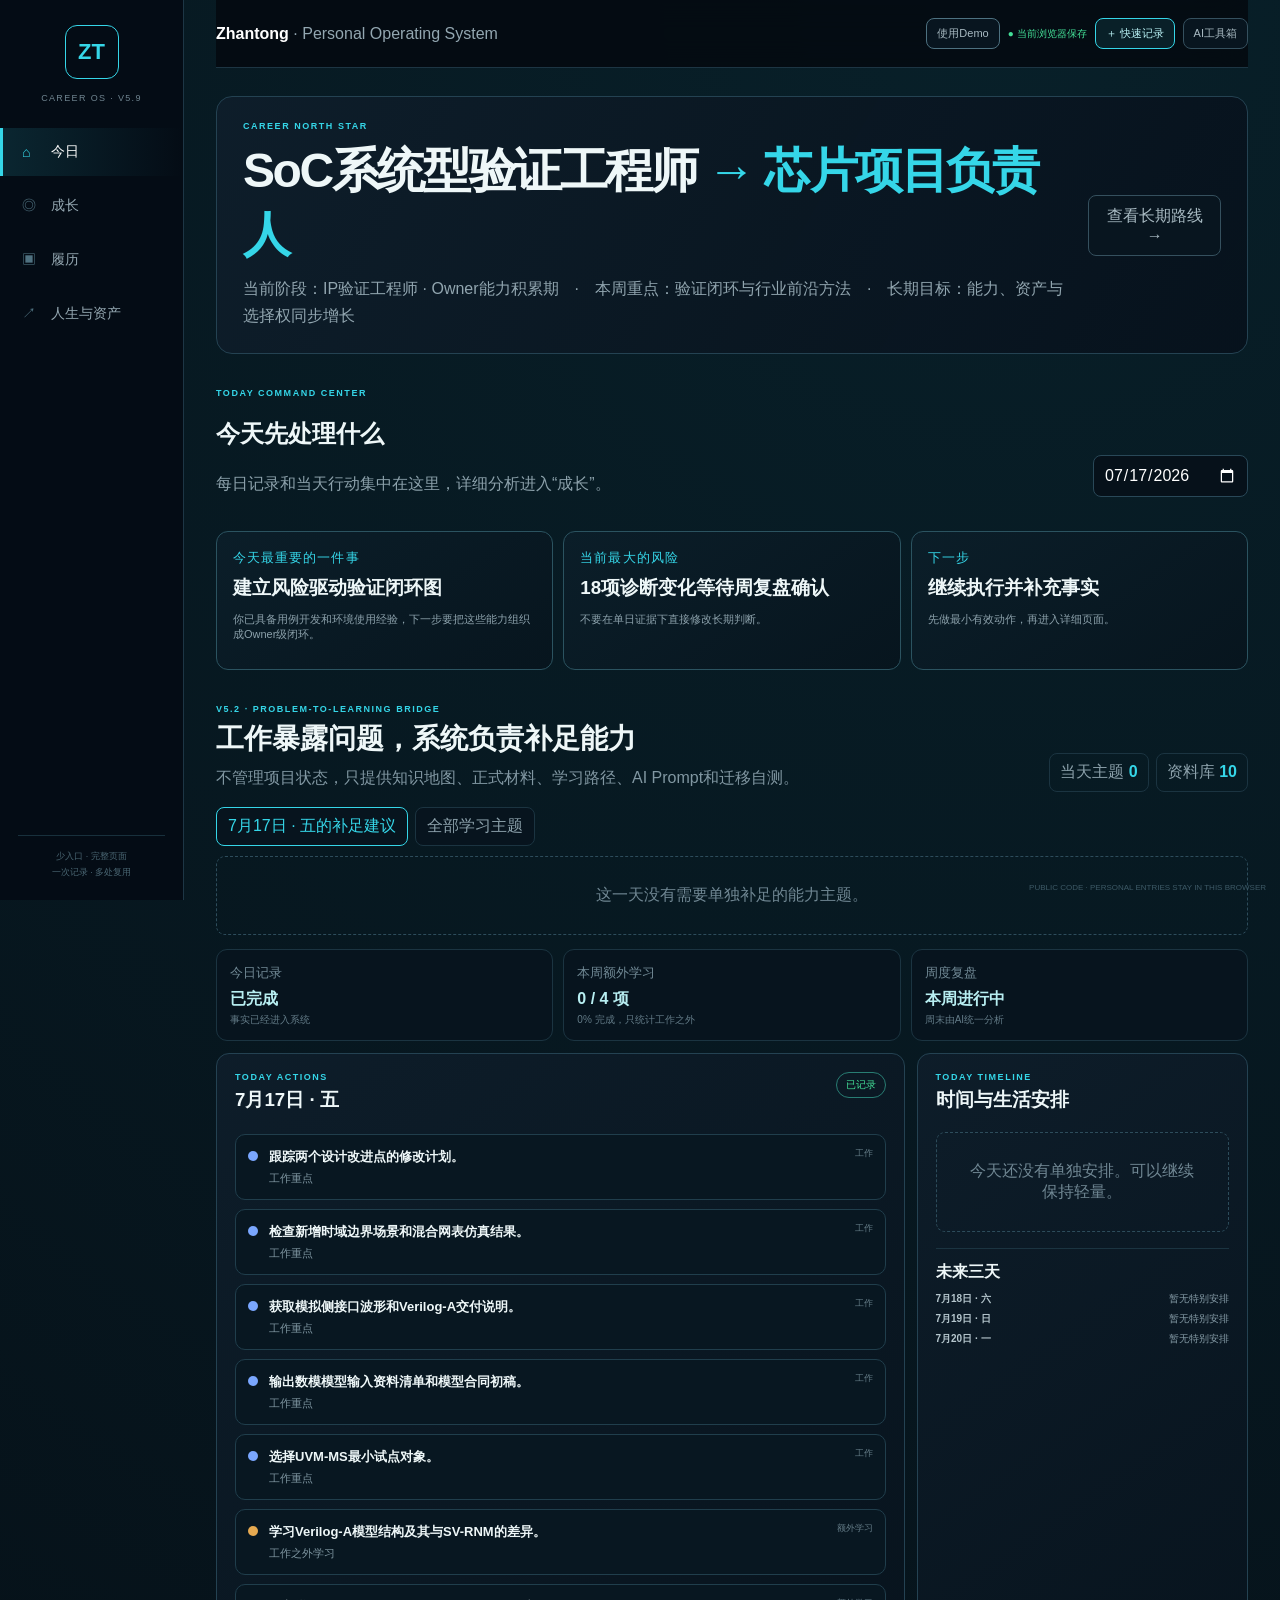
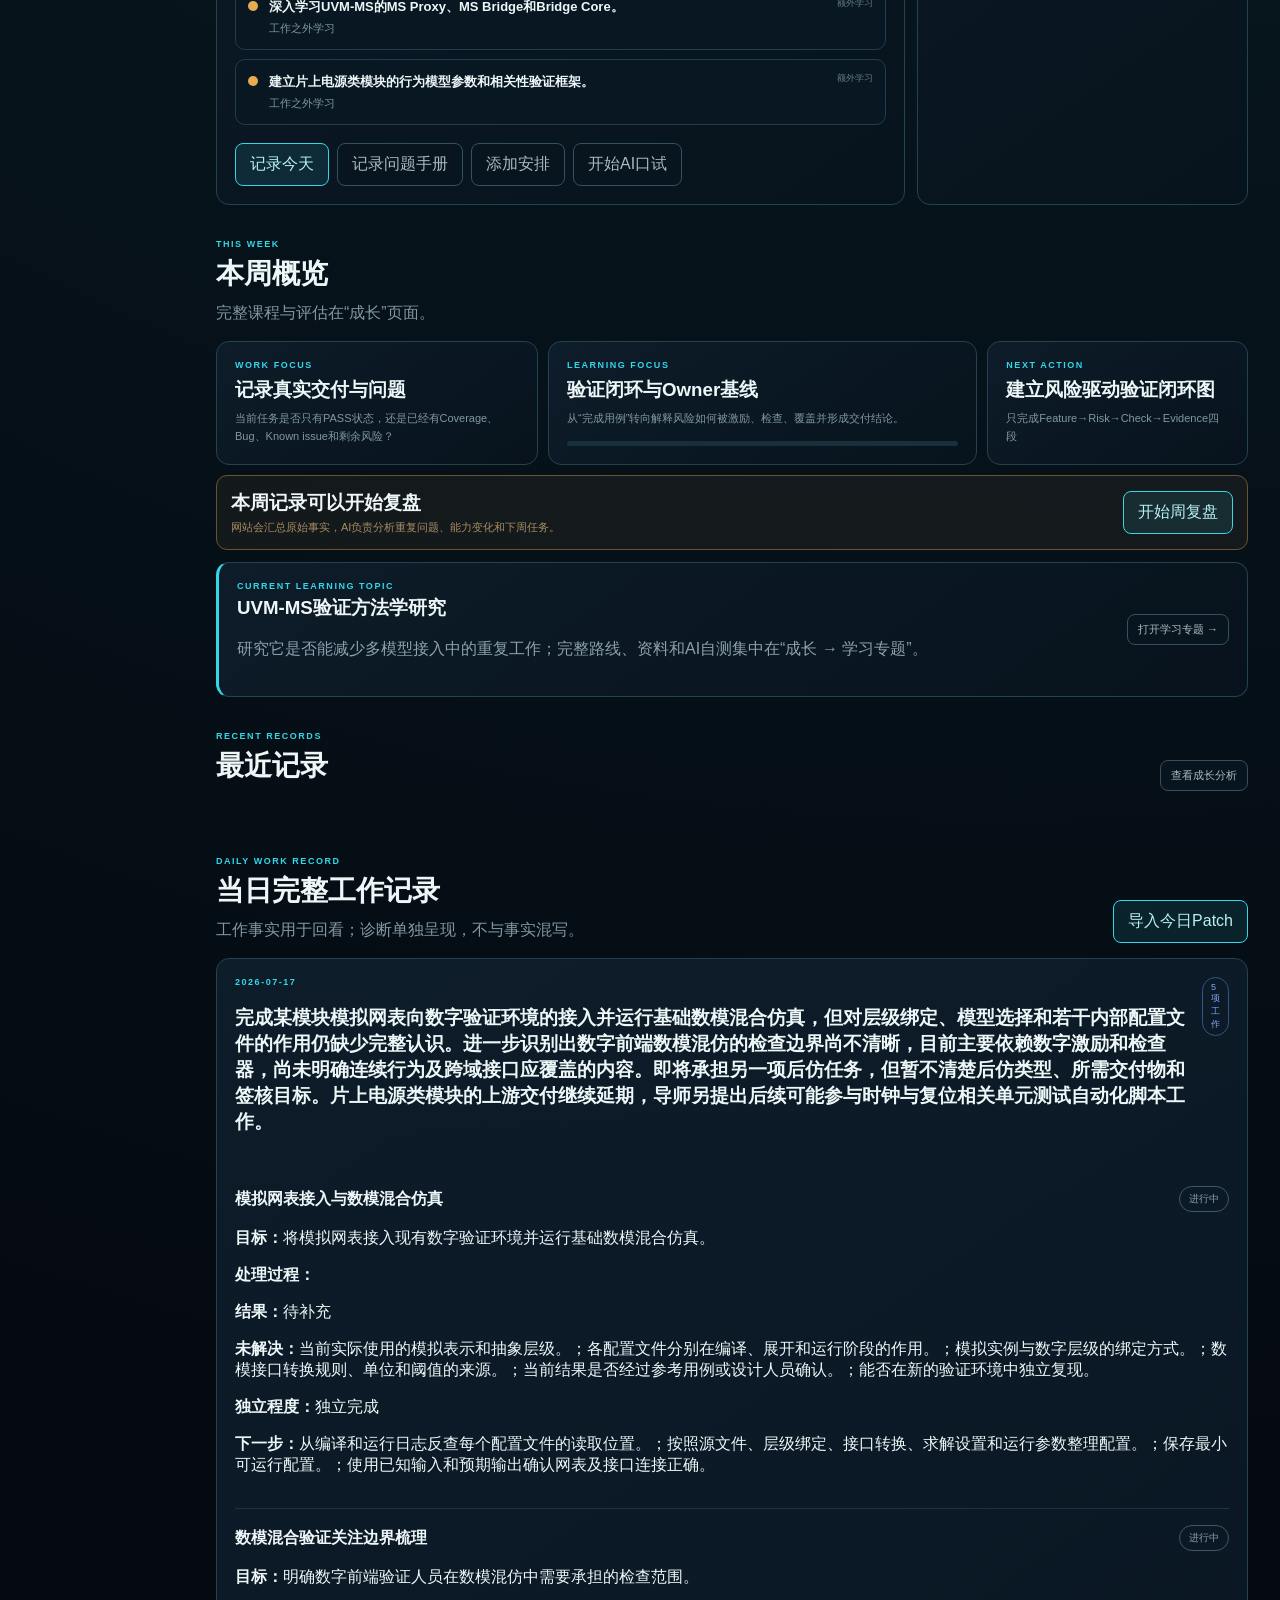
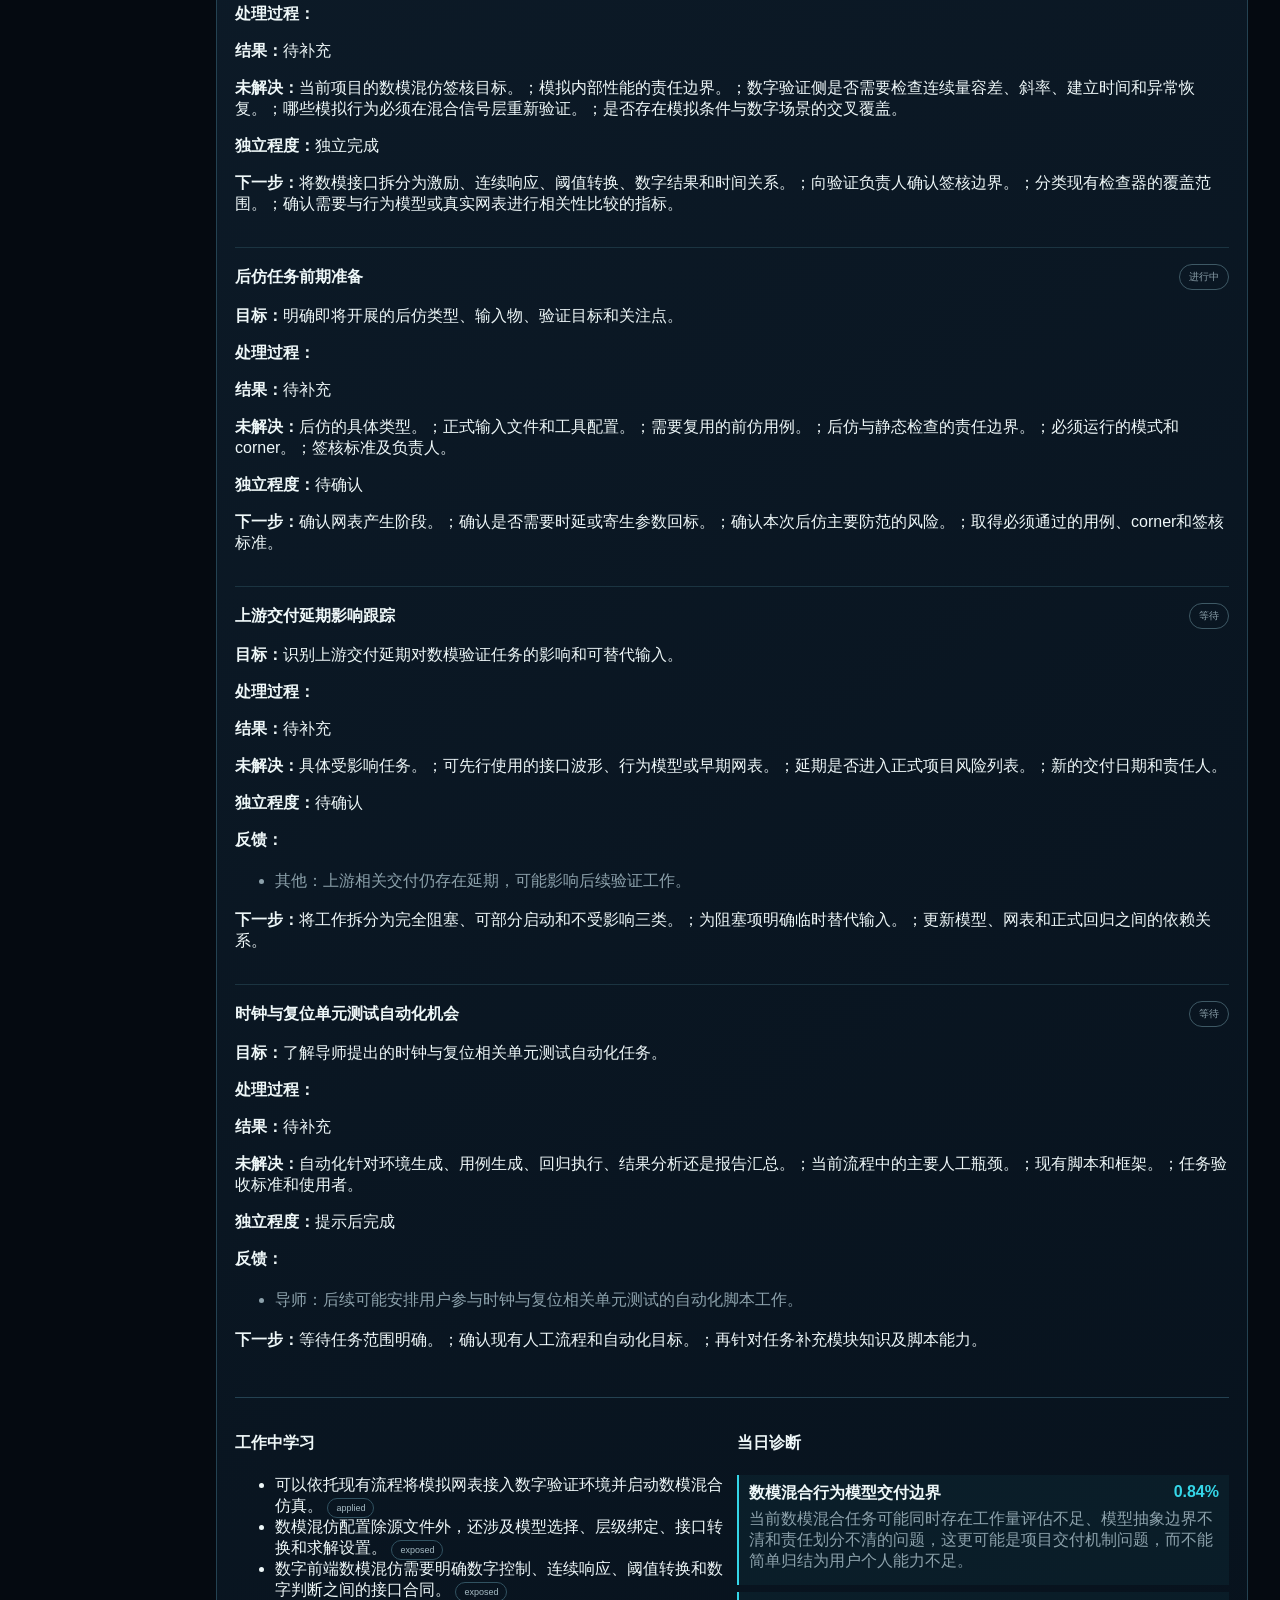
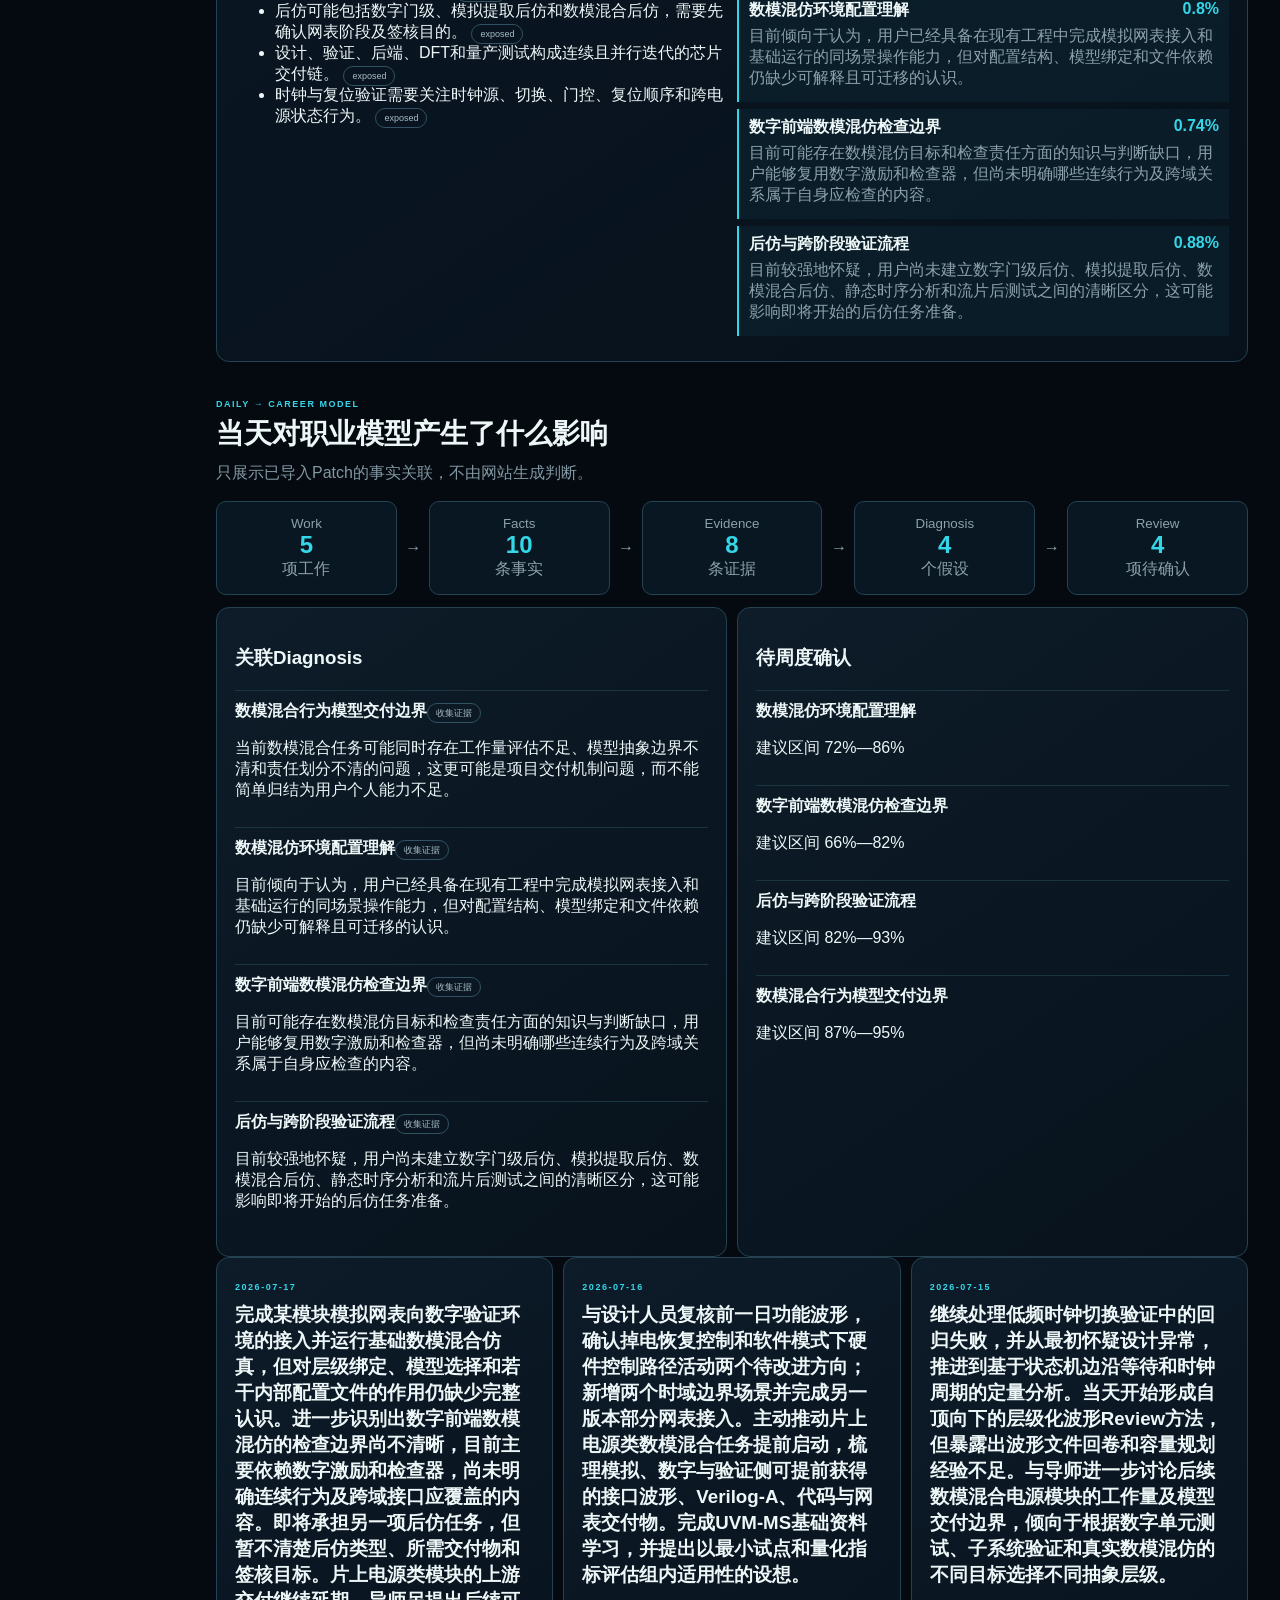
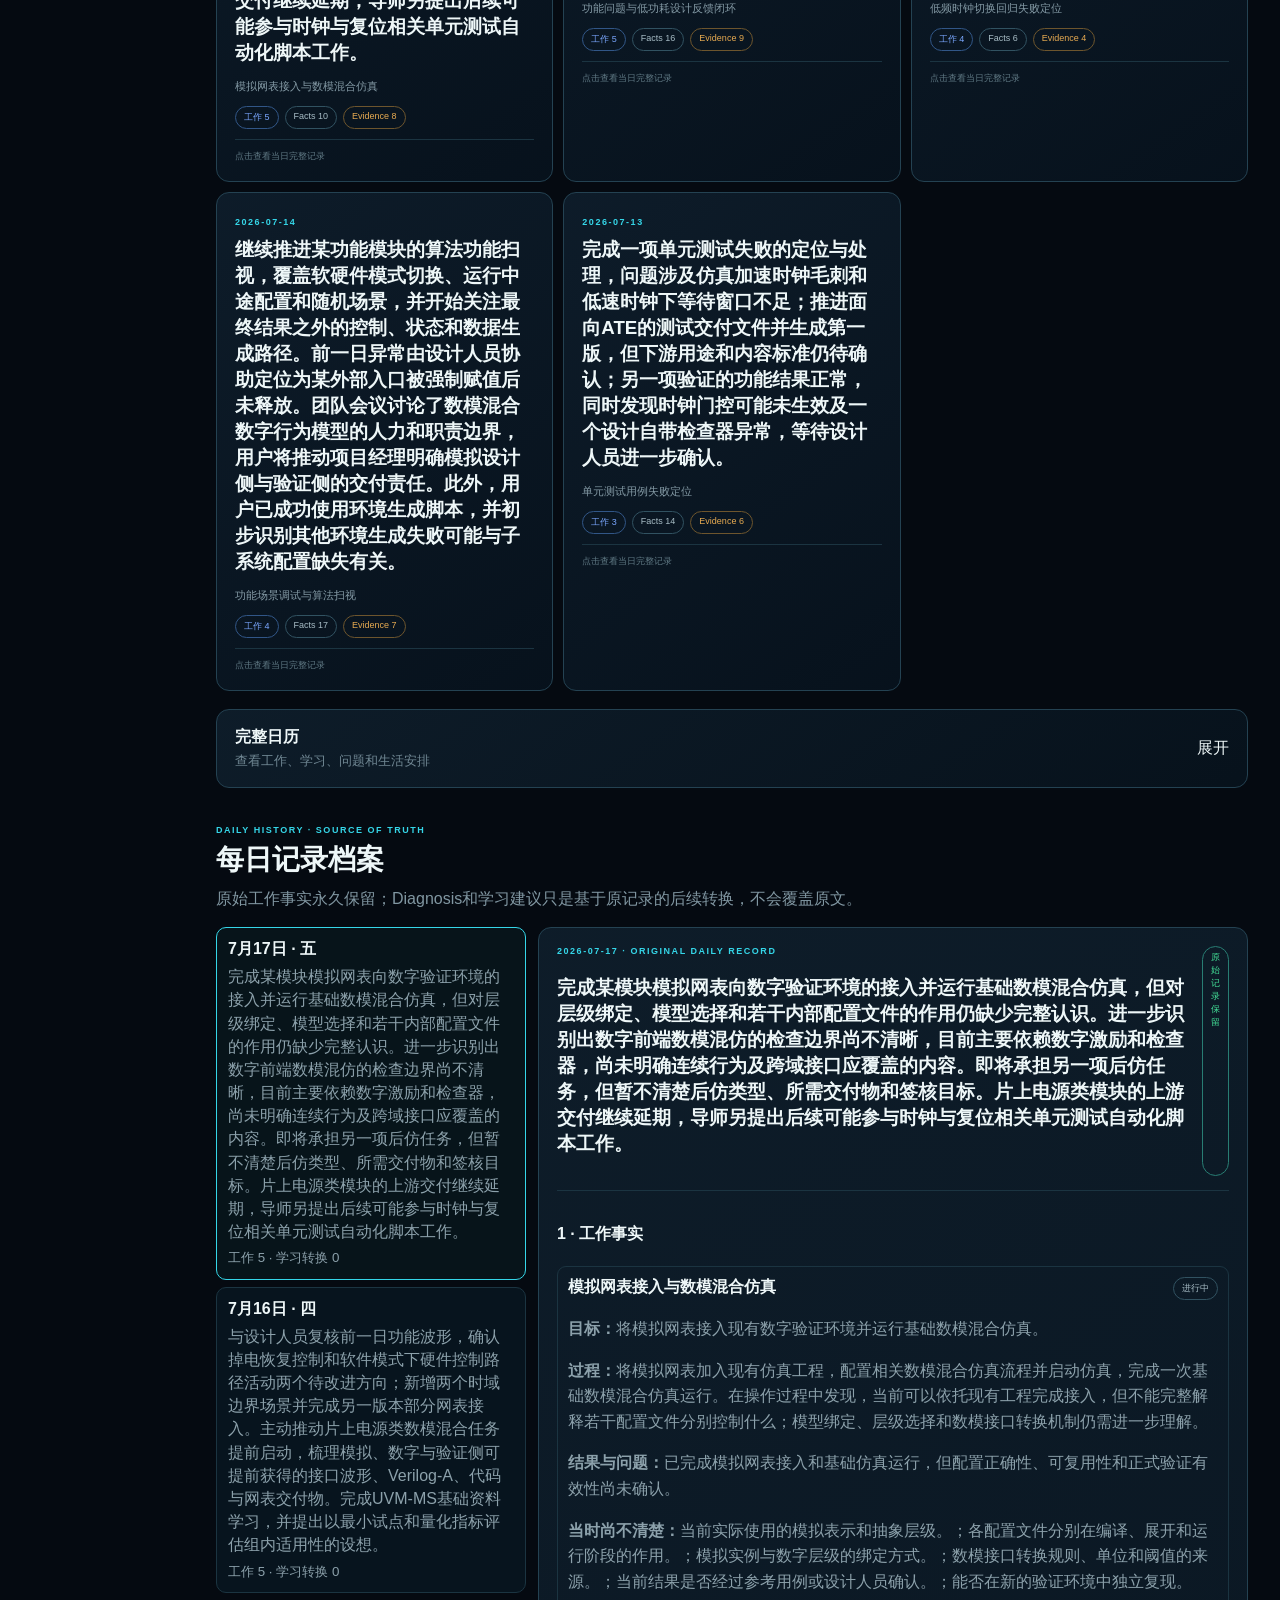
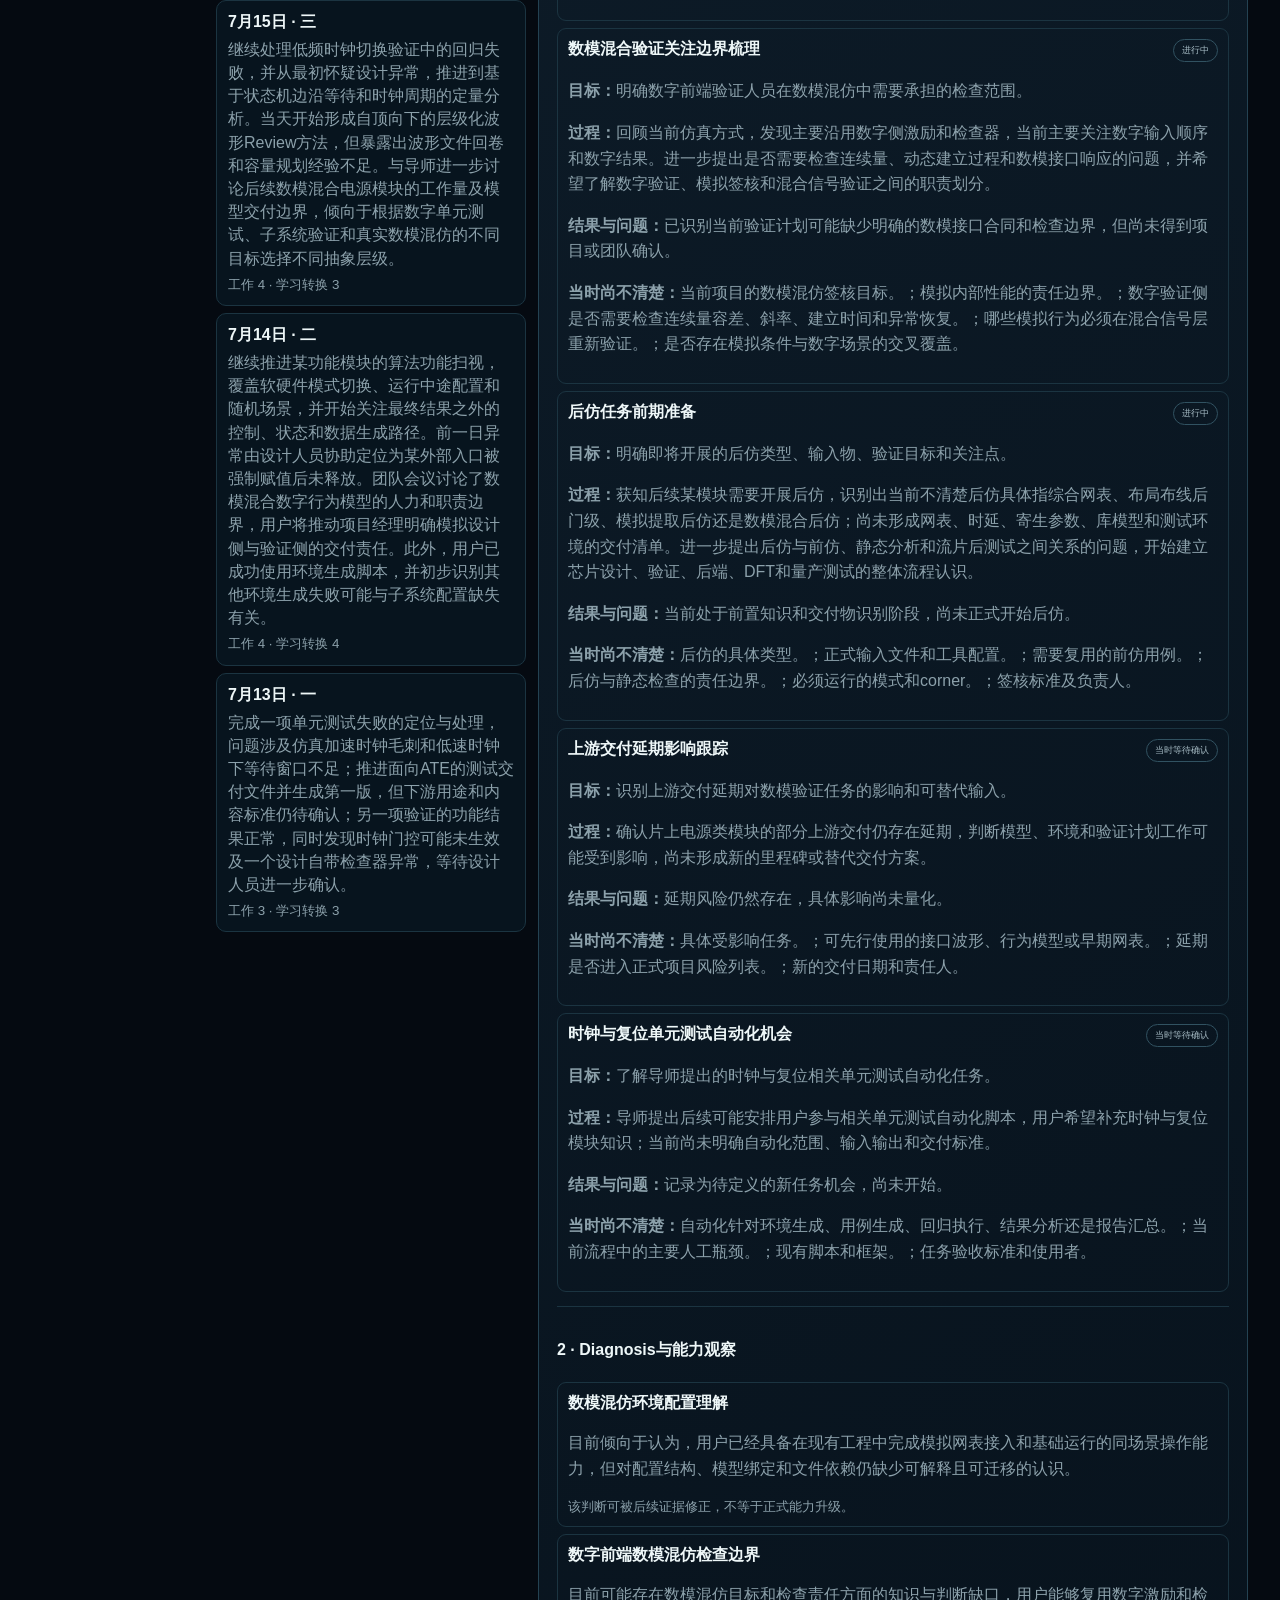
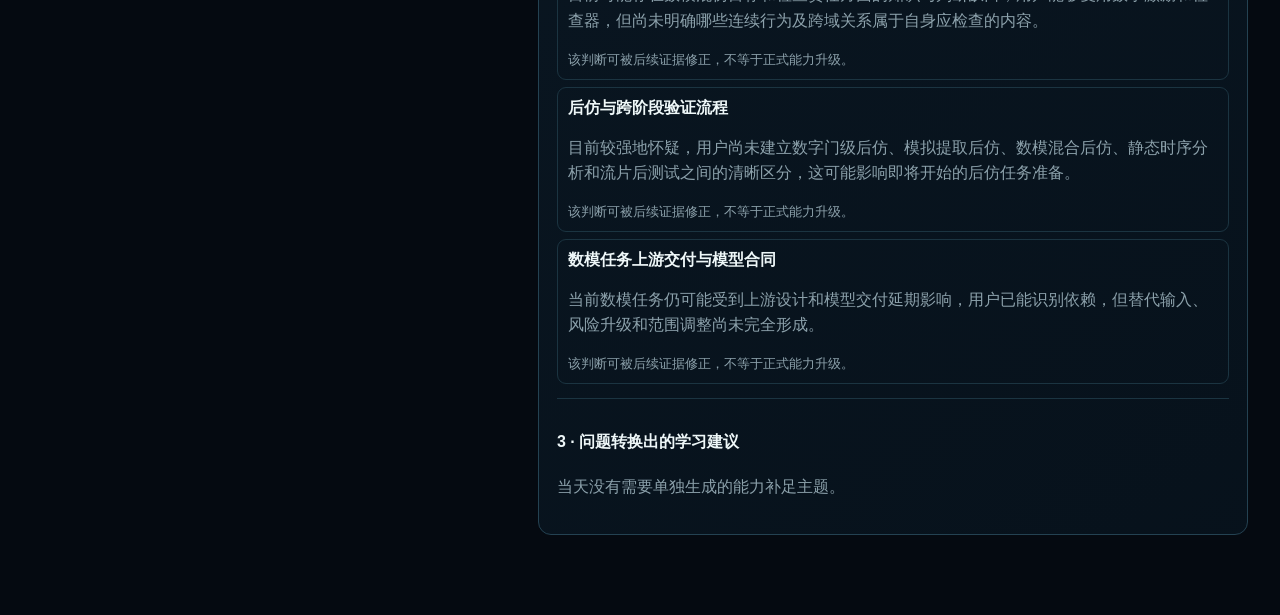
==== career-roadmap/index.html @ 1a7eca91 "Bundle Career OS V5.9.5 artifact [skip ci]" ====
<!doctype html>
<html lang="zh-CN">
<head>
  <meta charset="utf-8">
  <meta name="viewport" content="width=device-width,initial-scale=1">
  <meta name="color-scheme" content="dark">
  <title>Zhantong · Career OS V5.0</title>
  <style>
:root{
  --bg:#050a11;--panel:#0b1722;--panel2:#08131d;--line:#244252;--line2:#1b3441;
  --cyan:#35d6e8;--text:#eef7f8;--muted:#8ca1ab;--green:#43df97;--amber:#e6aa51;
  --blue:#7aa7ff;--purple:#bd9aff;--red:#ff8585;--side:184px
}
*{box-sizing:border-box}html{scroll-behavior:smooth}body{margin:0;background:radial-gradient(circle at 78% 0,rgba(30,190,215,.12),transparent 30%),var(--bg);color:var(--text);font-family:Inter,"PingFang SC","Microsoft YaHei",sans-serif}button,input,textarea,select{font:inherit}.shell{min-height:100vh}.side{position:fixed;inset:0 auto 0 0;width:var(--side);background:rgba(5,13,21,.97);border-right:1px solid #1d3645;padding:25px 0 18px;z-index:20}.logo{width:54px;height:54px;border:1px solid var(--cyan);border-radius:12px;display:grid;place-items:center;margin:0 auto 14px;color:var(--cyan);font-weight:900;font-size:22px}.side-title{text-align:center;color:#6f8490;font-size:9px;letter-spacing:.15em;margin-bottom:25px}.nav{display:grid;gap:6px}.nav button{display:flex;align-items:center;gap:11px;border:0;border-left:3px solid transparent;background:transparent;color:#94a7b1;padding:15px 19px;text-align:left;cursor:pointer;font-size:14px}.nav button span{color:#4f7180;width:18px}.nav button:hover{color:#d8e6ea;background:rgba(255,255,255,.02)}.nav button.active{border-left-color:var(--cyan);color:white;background:linear-gradient(90deg,rgba(53,214,232,.13),transparent)}.nav button.active span{color:var(--cyan)}.side-note{position:absolute;bottom:20px;left:18px;right:18px;border-top:1px solid #18303c;padding-top:13px;color:#496572;font-size:9px;line-height:1.7;text-align:center}.main{margin-left:var(--side);padding:0 32px 80px;max-width:1680px}.top{height:68px;border-bottom:1px solid #1d3543;display:flex;align-items:center;justify-content:space-between;color:#93a7b1;position:sticky;top:0;background:rgba(5,10,17,.9);backdrop-filter:blur(14px);z-index:15}.top b{color:white}.top-actions{display:flex;align-items:center;gap:8px}.sync{font-size:10px;color:var(--green)}.view{display:none}.view.active{display:block}.page-head{display:flex;align-items:flex-end;justify-content:space-between;gap:24px;padding:34px 0 20px}.page-head h1{font-size:44px;letter-spacing:-.04em;margin:6px 0}.page-head p{margin:0;color:var(--muted);line-height:1.7}.eyebrow{font-size:9px;letter-spacing:.17em;color:var(--cyan);font-weight:800}.career-strip{margin:28px 0 0;border:1px solid var(--line);background:linear-gradient(120deg,rgba(14,29,42,.98),rgba(7,18,28,.95));border-radius:16px;padding:24px 26px;display:flex;justify-content:space-between;align-items:center;gap:24px}.career-strip h1{font-size:clamp(28px,4vw,48px);letter-spacing:-.05em;margin:8px 0}.career-strip h1 span{color:var(--cyan)}.career-strip p{margin:0;color:#91a5af;line-height:1.7}.card{border:1px solid var(--line);background:linear-gradient(145deg,rgba(14,29,42,.96),rgba(7,18,28,.97));border-radius:13px;padding:18px}.card-inner{border:1px solid var(--line2);background:#07141e;border-radius:10px;padding:14px}.card-head{display:flex;justify-content:space-between;gap:18px;align-items:flex-start}.card-head h3{margin:5px 0}.muted{color:var(--muted);line-height:1.7}.primary,.secondary,.danger{border:1px solid var(--cyan);border-radius:8px;background:rgba(53,214,232,.1);color:#b8f1f4;padding:10px 14px;cursor:pointer}.primary:hover,.secondary:hover{filter:brightness(1.15)}.secondary{border-color:#35505e;background:#08151f;color:#a8bac2}.danger{border-color:#77444e;background:rgba(119,68,78,.1);color:#ffb6bf}.small-btn{padding:7px 10px;font-size:11px}.actions{display:flex;gap:8px;flex-wrap:wrap}.prominent-actions{margin-top:18px}.date-input,.filter-row input,.filter-row select,.quick-form input,.quick-form textarea,.quick-form select{background:#06111a;border:1px solid #294858;color:white;border-radius:8px;padding:10px}.date-input{width:auto}.status-row{display:grid;grid-template-columns:repeat(3,1fr);gap:10px;margin-bottom:12px}.status-card{border:1px solid var(--line2);background:#07141e;border-radius:11px;padding:13px}.status-card small{color:#718995}.status-card b{display:block;color:#b7eef1;margin:7px 0 3px}.status-card p{margin:0;color:#637b87;font-size:10px}.today-layout{display:grid;grid-template-columns:1.35fr .65fr;gap:12px}.focus-card{min-height:330px}.status-pill{border:1px solid #3e5965;color:#8ba0aa;border-radius:999px;padding:5px 9px;font-size:10px}.status-pill.done{border-color:#287d73;color:var(--green)}.action-list{display:grid;gap:9px;margin-top:16px}.action-item{display:grid;grid-template-columns:auto 1fr auto;gap:11px;align-items:start;padding:12px;border:1px solid #203e4c;border-radius:10px;background:#081721}.action-icon{width:10px;height:10px;border-radius:50%;margin-top:4px;background:var(--cyan)}.action-icon.work{background:var(--blue)}.action-icon.learn{background:var(--amber)}.action-icon.life{background:var(--green)}.action-item b{font-size:13px}.action-item p{margin:4px 0 0;color:#7f96a1;font-size:11px;line-height:1.55}.action-item small{color:#657d88;font-size:9px}.timeline{display:grid;gap:9px;margin-top:14px}.timeline article{border-left:2px solid #294d5c;padding-left:12px}.timeline time{font-size:9px;color:var(--cyan)}.timeline h4{margin:3px 0;font-size:12px}.timeline p{margin:0;color:#8299a4;font-size:10px}.subsection{border-top:1px solid var(--line2);margin-top:16px;padding-top:13px}.subsection h4{margin:0 0 9px}.compact-list{display:grid;gap:6px}.compact-row{display:flex;justify-content:space-between;gap:10px;font-size:10px;color:#879da8}.compact-row b{color:#b5c6cd;font-weight:600}.section-title{margin:34px 0 15px}.section-title h2{margin:6px 0;font-size:28px}.section-title p{margin:0;color:#8197a2;line-height:1.7}.split-title{display:flex;justify-content:space-between;align-items:flex-end;gap:20px}.week-overview{display:grid;grid-template-columns:1.05fr 1.4fr .85fr;gap:10px}.overview-card h3{margin:7px 0}.overview-card p{margin:0;color:#8197a2;font-size:11px;line-height:1.6}.mini-progress{height:5px;background:#17303c;border-radius:10px;overflow:hidden;margin-top:13px}.mini-progress i{display:block;height:100%;background:linear-gradient(90deg,#25bcd0,#6ce8ee)}.reminder-card{margin-top:10px;border:1px solid #6b542d;background:rgba(230,170,81,.06);border-radius:11px;padding:14px;display:flex;justify-content:space-between;align-items:center;gap:15px}.reminder-card h3{margin:0 0 4px}.reminder-card p{margin:0;color:#a78c62;font-size:11px}.recent-grid{display:grid;grid-template-columns:repeat(3,1fr);gap:10px}.record-card h3{margin:8px 0}.record-card p{color:#849aa5;font-size:11px;line-height:1.65}.record-card footer{border-top:1px solid var(--line2);padding-top:10px;margin-top:10px;color:#607984;font-size:9px}.tag-row{display:flex;gap:6px;flex-wrap:wrap}.tag{border:1px solid #315261;border-radius:99px;padding:4px 8px;font-size:9px;color:#a7bcc5}.tag.work{border-color:#315687;color:var(--blue)}.tag.learn{border-color:#6d552d;color:var(--amber)}.tag.life{border-color:#2c7053;color:var(--green)}.tag.problem{border-color:#6b496f;color:var(--purple)}.tag.good{border-color:#287d73;color:var(--green)}.disclosure{margin-top:18px;padding:0;overflow:hidden}.disclosure summary{list-style:none;display:flex;justify-content:space-between;align-items:center;gap:16px;padding:17px 18px;cursor:pointer}.disclosure summary::-webkit-details-marker{display:none}.disclosure summary span:first-child{display:grid;gap:4px}.disclosure summary small{color:#708793;font-weight:400}.disclosure[open] summary{border-bottom:1px solid var(--line2)}.disclosure-body,.calendar-wrap{padding:18px}.calendar-toolbar{display:flex;justify-content:space-between;align-items:center;gap:10px;margin-bottom:10px}.calendar-week,.calendar-grid{display:grid;grid-template-columns:repeat(7,1fr);gap:6px}.calendar-week div{text-align:center;color:#6f8590;font-size:10px;padding:6px}.day{min-height:92px;border:1px solid #1e3947;border-radius:9px;background:#07141e;padding:8px;cursor:pointer}.day:hover{border-color:#3b6678}.day.other{opacity:.35}.day.today{border-color:var(--cyan)}.day.selected{background:rgba(53,214,232,.08)}.day strong{font-size:11px}.day-marks{display:flex;gap:3px;flex-wrap:wrap;margin-top:8px}.mark{width:7px;height:7px;border-radius:50%;background:var(--cyan)}.mark.work{background:var(--blue)}.mark.learn{background:var(--amber)}.mark.life{background:var(--green)}.mark.problem{background:var(--purple)}.calendar-detail{margin-top:12px}.page-index{position:sticky;top:68px;z-index:10;display:flex;gap:4px;overflow-x:auto;background:rgba(5,10,17,.93);backdrop-filter:blur(14px);border-bottom:1px solid #19313e;padding:10px 0}.page-index button{border:0;background:transparent;color:#718994;padding:9px 12px;white-space:nowrap;cursor:pointer;border-radius:7px;font-size:11px}.page-index button:hover,.page-index button.active{color:#d7eff2;background:rgba(53,214,232,.08)}.content-section{scroll-margin-top:120px;padding-top:3px}.metrics{display:grid;grid-template-columns:repeat(4,1fr);gap:10px;margin-bottom:12px}.metric{border:1px solid var(--line);background:#07141e;border-radius:11px;padding:14px}.metric small{color:#718995}.metric b{float:right;color:var(--cyan);font-size:20px}.progress{clear:both;height:5px;background:#17303c;border-radius:8px;margin-top:15px;overflow:hidden}.progress i{display:block;height:100%;background:linear-gradient(90deg,#25bcd0,#6ce8ee)}.week-tabs{display:grid;grid-template-columns:repeat(4,1fr);gap:8px}.week-tabs button{cursor:pointer;text-align:left;padding:14px;border:1px solid var(--line);border-radius:10px;background:#091721;color:#7f949f}.week-tabs button.active{border-color:var(--cyan);background:rgba(53,214,232,.08);color:white}.week-tabs span,.week-tabs b,.week-tabs small{display:block}.week-tabs span{color:var(--cyan);font-size:9px}.week-tabs b{margin:5px 0}.week-tabs small{font-size:10px}.week-head{margin-top:12px;border-left:3px solid var(--cyan);padding:18px;background:#091823;display:flex;justify-content:space-between;gap:20px}.week-head h2{margin:5px 0}.week-head p{margin:0;color:#8ca1ab}.observation{margin-top:10px;border:1px solid #315687;background:rgba(49,86,135,.08);border-radius:10px;padding:14px}.observation h3{margin:5px 0}.observation li{color:#91a7b2;font-size:11px;line-height:1.7}.priority-group{margin-top:16px}.priority-head{display:flex;justify-content:space-between;align-items:center;margin-bottom:9px}.priority-head h3{margin:0}.priority-head small{color:#6f8792}.tasks{display:grid;grid-template-columns:1fr 1fr;gap:10px}.task{border:1px solid var(--line);background:#081721;border-radius:10px;overflow:hidden}.task.done{border-color:#287d73;background:rgba(40,125,115,.08)}.task label{display:flex;gap:10px;padding:14px;cursor:pointer}.task input{accent-color:var(--cyan);margin-top:4px}.kind{height:max-content;font-size:9px;border:1px solid #416171;border-radius:4px;padding:3px 5px;color:#afc0c7}.kind.test{color:var(--amber);border-color:#6d552d}.kind.feedback{color:var(--purple);border-color:#5b4480}.kind.method{color:var(--green);border-color:#2c7053}.task h3{margin:0 0 5px;font-size:14px}.task small{color:#718894}.task-body{padding:0 14px 14px}.task-body ol{padding-left:18px;color:#94a8b1;line-height:1.65;font-size:11px}.task-body dl{margin:0;display:grid;gap:5px}.task-body dl div{display:grid;grid-template-columns:78px 1fr;font-size:10px}.task-body dt{color:var(--cyan)}.task-body dd{margin:0;color:#8197a1}.filter-row{display:flex;gap:8px;margin-bottom:12px}.filter-row input{flex:1}.filter-row select{width:180px}.stack{display:grid;gap:10px}.entry{border:1px solid var(--line);background:#091721;border-radius:10px;padding:15px}.entry header{display:flex;justify-content:space-between;gap:12px;color:#78909c;font-size:10px}.entry h3{margin:8px 0 5px}.entry p,.entry li{color:#94a8b1;font-size:11px;line-height:1.65}.entry ul{padding-left:18px}.entry details{border-top:1px solid var(--line2);margin-top:10px;padding-top:10px}.entry details summary{cursor:pointer;color:#8fa4ad;font-size:10px}.workflow-card{display:flex;align-items:center;justify-content:space-between;gap:10px;margin-bottom:12px}.workflow-step{display:grid;grid-template-columns:auto 1fr;column-gap:9px;row-gap:3px;align-items:center;flex:1}.workflow-step span{grid-row:1/3;width:28px;height:28px;border:1px solid var(--cyan);border-radius:50%;display:grid;place-items:center;color:var(--cyan);font-size:10px}.workflow-step b{font-size:11px}.workflow-step small{color:#6d838e;font-size:9px}.workflow-arrow{color:#355663}.ability-grid{display:grid;grid-template-columns:repeat(2,1fr);gap:10px}.ability h3{margin:7px 0}.ability-status{display:flex;justify-content:space-between;gap:12px;align-items:center}.ability-status b{color:#aceef2;font-size:12px}.ability p{font-size:10px;color:#8299a4;line-height:1.6}.level{height:5px;background:#17303c;border-radius:8px;overflow:hidden}.level i{display:block;height:100%;background:linear-gradient(90deg,#25bcd0,#6ce8ee)}.resume-hero{display:grid;grid-template-columns:auto 1fr auto;gap:17px;align-items:center}.avatar{width:76px;height:76px;border-radius:18px;border:1px solid var(--cyan);display:grid;place-items:center;font-weight:900;color:var(--cyan);font-size:25px}.resume-hero h2{margin:5px 0}.resume-hero p{margin:0;color:#879da8}.vertical-actions{display:grid}.file-label{display:inline-block;border:1px solid #35505e;border-radius:8px;padding:10px 14px;color:#a0b2ba;font-size:11px;cursor:pointer;text-align:center}.file-label input{display:none}.info{border:1px solid #2a5263;background:rgba(53,214,232,.05);color:#9dc4cd;padding:11px;border-radius:8px;font-size:10px;line-height:1.6;margin-top:10px}.resume-section{border-top:1px solid #203a47;padding-top:14px;margin-top:14px}.resume-item{display:grid;grid-template-columns:140px 1fr;gap:14px;padding:10px 0}.resume-item time{color:#75909d;font-size:10px}.resume-item h4{margin:0 0 4px}.resume-item p{margin:0;color:#879da8;font-size:10px;line-height:1.6}.career-timeline{position:relative;display:grid;gap:12px}.career-timeline:before{content:"";position:absolute;left:89px;top:0;bottom:0;width:1px;background:#23424f}.timeline-record{display:grid;grid-template-columns:76px 1fr;gap:26px;position:relative}.timeline-record:before{content:"";position:absolute;left:85px;top:18px;width:9px;height:9px;border-radius:50%;background:var(--cyan);box-shadow:0 0 0 5px var(--bg)}.timeline-record time{padding-top:14px;color:#718995;font-size:10px;text-align:right}.project-grid{display:grid;grid-template-columns:repeat(2,1fr);gap:10px}.project-card h3{margin:8px 0}.project-card p,.project-card li{font-size:10px;color:#849aa5;line-height:1.65}.project-card ul{padding-left:17px}.version-grid{display:grid;grid-template-columns:repeat(3,1fr);gap:10px}.version-card h3{margin:8px 0}.version-card p{color:#8299a4;font-size:10px}.career-hero{padding:38px 0 22px}.career-hero h2{font-size:36px;letter-spacing:-.035em;margin:8px 0}.career-hero p{max-width:900px;color:#91a6b0;line-height:1.8}.grid2{display:grid;grid-template-columns:1fr 1fr;gap:10px}.grid4{display:grid;grid-template-columns:repeat(4,1fr);gap:10px}.north-card small{color:#718995}.north-card b{display:block;color:#abedf1;font-size:20px;margin:8px 0}.north-card p{margin:0;color:#8197a1;font-size:10px;line-height:1.6}.career-line{display:grid;grid-template-columns:repeat(5,1fr);gap:9px}.career-stage{position:relative;min-height:225px}.career-stage>span{color:#345566;font-size:40px;font-weight:900;position:absolute;right:12px;top:4px}.career-stage h3{margin:8px 0}.career-stage ul{padding-left:18px;color:#91a6b0;line-height:1.75;font-size:10px}.career-stage.active{border-color:var(--cyan)}.career-stage.active:after{content:"当前";position:absolute;right:10px;bottom:10px;color:var(--cyan);border:1px solid var(--cyan);border-radius:4px;padding:3px 7px;font-size:9px}.gate-layout{display:grid;grid-template-columns:.8fr 1.2fr;gap:10px}.gate-summary h3{font-size:24px;margin:8px 0}.gate-list{display:grid;gap:8px}.gate-row{display:grid;grid-template-columns:140px 1fr auto;gap:12px;align-items:center;border:1px solid var(--line2);background:#07141e;border-radius:9px;padding:12px}.gate-row b{font-size:11px}.gate-row p{margin:0;color:#7f96a1;font-size:10px}.gate-state{font-size:9px;border:1px solid #3f5965;border-radius:999px;padding:4px 8px;color:#8ba0aa}.gate-state.progress{border-color:#6d552d;color:var(--amber)}.gate-state.done{border-color:#287d73;color:var(--green)}.goal-chain{display:grid;grid-template-columns:repeat(5,1fr);gap:10px}.goal-node{position:relative}.goal-node:not(:last-child):after{content:"→";position:absolute;right:-9px;top:44%;color:#355663;z-index:2}.goal-node small{color:var(--cyan);font-size:8px}.goal-node h3{font-size:13px;margin:8px 0}.goal-node p{font-size:10px;color:#8299a4;line-height:1.55;margin:0}.table-wrap{overflow-x:auto}.decision-table{width:100%;border-collapse:collapse;font-size:11px}.decision-table th,.decision-table td{padding:12px;border-bottom:1px solid #203b49;text-align:left;vertical-align:top}.decision-table th{color:var(--cyan)}.decision-table td{color:#95a9b2}.decision-cards{margin-top:10px}.modal{position:fixed;inset:0;z-index:100;display:none}.modal.open{display:block}.modal-backdrop{position:absolute;inset:0;background:rgba(0,0,0,.65);backdrop-filter:blur(5px)}.modal-panel{position:relative;margin:5vh auto;background:#07131d;border:1px solid #294b5a;border-radius:16px;padding:24px;max-height:90vh;overflow:auto;width:min(680px,92vw);box-shadow:0 25px 80px rgba(0,0,0,.45)}.modal-panel.wide{width:min(980px,94vw)}.modal-close{position:absolute;right:15px;top:12px;border:0;background:transparent;color:#718995;font-size:25px;cursor:pointer}.modal-panel h2{margin:7px 0}.quick-tabs,.tool-tabs{display:flex;gap:5px;overflow-x:auto;border-bottom:1px solid var(--line2);margin:18px 0 16px;padding-bottom:9px}.quick-tabs button,.tool-tabs button{border:0;background:transparent;color:#738995;padding:8px 10px;border-radius:7px;white-space:nowrap;cursor:pointer}.quick-tabs button.active,.tool-tabs button.active{background:rgba(53,214,232,.09);color:#c4f3f5}.quick-form{display:grid;gap:10px}.quick-form label{display:grid;gap:5px;color:#8299a4;font-size:10px}.quick-form textarea{min-height:230px;resize:vertical}.prompt-box{border:1px solid var(--line2);border-radius:10px;background:#06111a;padding:14px}.prompt-box pre{white-space:pre-wrap;color:#9bb0ba;font-size:10px;line-height:1.65;max-height:360px;overflow:auto;margin:8px 0 0}.prompt-head{display:flex;justify-content:space-between;align-items:center;gap:10px}.prompt-grid{display:grid;grid-template-columns:repeat(2,1fr);gap:10px}.data-grid{display:grid;grid-template-columns:1fr 1fr;gap:10px}.toast{position:fixed;right:20px;top:78px;background:#0d2530;border:1px solid var(--cyan);color:#bdf3f5;border-radius:8px;padding:10px 14px;display:none;z-index:150}.toast.show{display:block}.privacy{position:fixed;bottom:8px;right:14px;color:#3d5966;font-size:8px}.empty{text-align:center;padding:28px;border:1px dashed #2d4c5b;color:#708793;border-radius:9px}.hidden{display:none!important}
@media(max-width:1200px){.career-line{grid-template-columns:1fr 1fr}.grid4,.metrics{grid-template-columns:1fr 1fr}.goal-chain{grid-template-columns:1fr 1fr}.goal-node:after{display:none}.week-overview{grid-template-columns:1fr 1fr}.recent-grid{grid-template-columns:1fr 1fr}}
@media(max-width:920px){:root{--side:150px}.top span{display:none}.today-layout,.gate-layout,.grid2,.project-grid{grid-template-columns:1fr}.tasks,.ability-grid{grid-template-columns:1fr}.week-tabs{grid-template-columns:1fr 1fr}.resume-hero{grid-template-columns:auto 1fr}.resume-hero .vertical-actions{grid-column:1/-1;display:flex}.workflow-card{align-items:flex-start;flex-direction:column}.workflow-arrow{display:none}.version-grid{grid-template-columns:1fr 1fr}}
@media(max-width:700px){.side{position:fixed;inset:auto 0 0;width:auto;height:68px;padding:0;overflow-x:auto}.logo,.side-title,.side-note{display:none}.nav{display:flex;height:100%;min-width:100%}.nav button{flex:1;min-width:76px;border-left:0;border-bottom:2px solid transparent;padding:7px 5px;display:grid;place-items:center;gap:2px;font-size:10px}.nav button.active{border-bottom-color:var(--cyan)}.main{margin-left:0;padding:0 13px 88px}.top{height:58px}.top-actions{gap:5px}.sync{display:none}.top-actions button{font-size:9px;padding:7px 8px}.career-strip{padding:19px;align-items:flex-start}.career-strip button{display:none}.career-strip h1{font-size:31px}.page-head{padding-top:25px}.page-head h1{font-size:36px}.status-row,.week-overview,.recent-grid,.grid4,.metrics,.career-line,.goal-chain,.version-grid,.prompt-grid,.data-grid{grid-template-columns:1fr}.split-title{align-items:flex-start;flex-direction:column}.calendar-grid{gap:3px}.day{min-height:68px;padding:5px}.page-index{top:58px}.week-tabs{grid-template-columns:1fr}.resume-item{grid-template-columns:1fr}.career-timeline:before{left:10px}.timeline-record{grid-template-columns:1fr;padding-left:27px}.timeline-record:before{left:6px}.timeline-record time{text-align:left;padding-top:0}.gate-row{grid-template-columns:1fr}.filter-row{flex-direction:column}.filter-row select{width:100%}.modal-panel{margin:2vh auto;max-height:96vh;padding:20px 15px}.privacy{display:none}}

</style>
</head>
<body>
<div class="shell">
  <aside class="side">
    <div class="logo">ZT</div>
    <div class="side-title">CAREER OS · V5.0</div>
    <nav class="nav" aria-label="主导航">
      <button data-view="today" class="active"><span>⌂</span> 今日</button>
      <button data-view="growth"><span>◎</span> 成长</button>
      <button data-view="resume"><span>▣</span> 履历</button>
      <button data-view="career"><span>↗</span> 人生与资产</button>
    </nav>
    <div class="side-note">少入口 · 完整页面<br>一次记录 · 多处复用</div>
  </aside>

  <main class="main">
    <header class="top">
      <div><b>Zhantong</b><span> · Personal Operating System</span></div>
      <div class="top-actions"><span class="sync">● 当前浏览器保存</span><button class="primary small-btn" id="openQuick">＋ 快速记录</button><button class="secondary small-btn" id="openTools">AI工具箱</button></div>
    </header>

    <section id="today" class="view active">
      <div class="career-strip"><div><div class="eyebrow">CAREER NORTH STAR</div><h1>SoC系统型验证工程师 <span>→ 芯片项目负责人</span></h1><p>当前阶段：IP验证工程师 · Owner能力积累期　·　本周重点：验证闭环与行业前沿方法　·　长期目标：能力、资产与选择权同步增长</p></div><button class="secondary" data-view-jump="career">查看长期路线 →</button></div>
      <div class="page-head"><div><div class="eyebrow">TODAY COMMAND CENTER</div><h2>今天先处理什么</h2><p>每日记录和当天行动集中在这里，详细分析进入“成长”。</p></div><input id="todayDate" type="date" class="date-input"></div>
      <div class="status-row" id="todayStatusRow"></div>
      <div class="today-layout">
        <article class="card focus-card"><div class="card-head"><div><div class="eyebrow">TODAY ACTIONS</div><h3 id="todayTitle">今日行动</h3></div><span class="status-pill" id="todayRecordStatus">未记录</span></div><div class="action-list" id="todayActionList"></div><div class="actions prominent-actions"><button class="primary" data-quick="daily">记录今天</button><button class="secondary" data-quick="problem">记录一个问题</button><button class="secondary" data-quick="schedule">添加安排</button><button class="secondary" data-copy-prompt="oral">开始AI口试</button></div></article>
        <article class="card"><div class="card-head"><div><div class="eyebrow">TODAY TIMELINE</div><h3>时间与生活安排</h3></div></div><div class="timeline" id="todayTimeline"></div><div class="subsection"><h4>未来三天</h4><div class="compact-list" id="nextThreeDays"></div></div></article>
      </div>
      <div class="section-title"><div class="eyebrow">THIS WEEK</div><h2>本周概览</h2><p>完整课程与评估在“成长”页面。</p></div><div class="week-overview" id="weekOverview"></div><div id="weeklyReminder"></div>
      <div class="section-title split-title"><div><div class="eyebrow">RECENT RECORDS</div><h2>最近记录</h2></div><button class="secondary small-btn" data-view-jump="growth" data-anchor="problem-journal">查看成长分析</button></div><div class="recent-grid" id="recentRecords"></div>
      <details class="card disclosure" id="calendarDisclosure"><summary><span><b>完整日历</b><small>查看工作、学习、问题和生活安排</small></span><span>展开</span></summary><div class="calendar-wrap"><div class="calendar-toolbar"><button class="secondary small-btn" id="prevMonth">← 上月</button><h3 id="monthTitle">—</h3><button class="secondary small-btn" id="nextMonth">下月 →</button></div><div class="calendar-week"><div>一</div><div>二</div><div>三</div><div>四</div><div>五</div><div>六</div><div>日</div></div><div class="calendar-grid" id="calendarGrid"></div><div class="calendar-detail card-inner" id="calendarDayDetail"></div></div></details>
    </section>

    <section id="growth" class="view">
      <div class="page-head"><div><div class="eyebrow">CAPABILITY OPERATING SYSTEM</div><h1>成长</h1><p>默认只看本周执行、本周观察和周末复盘；完整资料按需展开。</p></div></div>
      <nav class="page-index"><button data-scroll="current-execution" class="active">当前执行</button><button data-scroll="problem-journal">问题日志</button><button data-scroll="weekly-review">周度复盘</button><button data-scroll="ability-map">能力地图</button><button data-scroll="cycle-archive">周期档案</button></nav>
      <section class="content-section" id="current-execution"><div class="section-title"><div class="eyebrow">CURRENT EXECUTION</div><h2>本周学习与16周专业课程</h2><p>四个Cycle连续推进；工作观察与工作之外训练明确分开。</p></div><div class="metrics" id="learningMetrics"></div><div id="dynamicWeekTasks"></div><div class="week-tabs" id="weekTabs"></div><div id="weekContent"></div></section>
      <section class="content-section" id="problem-journal"><div class="section-title split-title"><div><div class="eyebrow">PROBLEM LEARNING JOURNAL</div><h2>学习问题日志</h2><p>保留错误判断、证据变化、根因与可迁移方法。</p></div><button class="primary" data-quick="problem">＋ 记录问题</button></div><div class="filter-row"><input id="problemSearch" placeholder="搜索问题、根因或能力标签"><select id="problemFilter"><option value="">全部问题</option><option value="important">重要成长经历</option><option value="repeat">重复问题</option></select></div><div class="stack" id="problemFeed"></div></section>
      <section class="content-section" id="weekly-review"><div class="section-title split-title"><div><div class="eyebrow">WEEKLY REVIEW</div><h2>周度复盘</h2><p>AI读取本周事实生成分析，你负责确认和调整。</p></div><button class="primary" data-quick="weekly">导入周复盘</button></div><article class="card workflow-card"><div class="workflow-step"><span>1</span><b>网站汇总事实</b><small>记录、问题、课程和安排</small></div><div class="workflow-arrow">→</div><div class="workflow-step"><span>2</span><b>AI生成分析</b><small>诊断、能力信号和下周建议</small></div><div class="workflow-arrow">→</div><div class="workflow-step"><span>3</span><b>导入一次</b><small>更新周报和动态任务</small></div></article><div class="stack" id="weeklyFeed"></div></section>
      <section class="content-section" id="ability-map"><div class="section-title split-title"><div><div class="eyebrow">ABILITY GROWTH MAP</div><h2>能力成长地图</h2><p>真实应用、独立程度和反馈才是升级依据。</p></div><button class="secondary" data-quick="ability">导入AI能力更新</button></div><div class="ability-grid" id="abilityGrid"></div></section>
      <section class="content-section" id="cycle-archive"><div class="section-title"><div class="eyebrow">HISTORY & ARCHIVE</div><h2>周期与历史档案</h2><p>当前内容优先，历史完整保留。</p></div><details class="card disclosure" open><summary><span><b>周期档案</b><small>计划、调整、问题、能力变化与下一周期</small></span><span>展开</span></summary><div class="stack disclosure-body" id="archiveFeed"></div></details><details class="card disclosure"><summary><span><b>历史周报</b><small>按照日期查看周度复盘</small></span><span>展开</span></summary><div class="stack disclosure-body" id="historicalWeeklyFeed"></div></details></section>
    </section>

    <section id="resume" class="view">
      <div class="page-head"><div><div class="eyebrow">CAREER ASSET LIBRARY</div><h1>履历</h1><p>持续积累经历、项目和不同版本的职业资产。</p></div><button class="primary" data-quick="resume">导入简历档案</button></div>
      <nav class="page-index"><button data-scroll="current-resume" class="active">当前简历</button><button data-scroll="experience-timeline">经历时间线</button><button data-scroll="project-library">项目档案</button><button data-scroll="resume-candidates">候选池</button><button data-scroll="resume-versions">版本历史</button></nav>
      <section class="content-section" id="current-resume"><article class="card resume-hero"><div class="avatar">ZT</div><div><div class="eyebrow">CURRENT PROFILE</div><h2>Zhantong</h2><p id="resumeTarget"></p><div class="tag-row" id="resumeTags"></div></div><div class="actions vertical-actions"><label class="file-label">选择原始简历<input id="resumeFile" type="file" accept=".pdf,.doc,.docx,.txt,.md"></label><button class="secondary" data-copy-prompt="resume">复制简历整理Prompt</button></div></article><div class="info" id="resumeFileInfo"></div><article class="card" id="resumeDisplay"></article></section>
      <section class="content-section" id="experience-timeline"><div class="section-title"><div class="eyebrow">EXPERIENCE TIMELINE</div><h2>个人经历时间线</h2></div><div class="career-timeline" id="experienceTimeline"></div></section>
      <section class="content-section" id="project-library"><div class="section-title"><div class="eyebrow">PROJECT LIBRARY</div><h2>项目档案</h2><p>保留背景、角色、挑战、过程、结果和公开边界。</p></div><div class="project-grid" id="projectGrid"></div></section>
      <section class="content-section" id="resume-candidates"><div class="section-title"><div class="eyebrow">RESUME CANDIDATE POOL</div><h2>简历候选池</h2></div><div class="stack" id="candidateFeed"></div></section>
      <section class="content-section" id="resume-versions"><div class="section-title"><div class="eyebrow">VERSION HISTORY</div><h2>简历版本历史</h2></div><div class="version-grid" id="versionGrid"></div></section>
    </section>

    <section id="career" class="view">
      <div class="page-head"><div><div class="eyebrow">LIFE, CAREER & ASSET ARCHITECTURE</div><h1>人生与资产</h1><p>同时管理人力资本和金融资本，把职业增长转化为长期选择权。</p></div></div>
      <nav class="page-index"><button data-scroll="north-star" class="active">职业北极星</button><button data-scroll="career-stages">阶段路线</button><button data-scroll="stage-gates">进入条件</button><button data-scroll="career-decisions">职业决策</button><button data-scroll="resources-v32">个人资产</button></nav>
      <section class="content-section" id="north-star"><div class="career-hero"><div class="eyebrow">PROFESSIONAL IDENTITY</div><h2>以SoC验证为根基，以低功耗与先进验证方法形成差异化</h2><p>从个人交付走向完整IP、子系统和芯片项目责任。</p></div><div class="grid4" id="northStarCards"></div></section>
      <section class="content-section" id="career-stages"><div class="section-title"><div class="eyebrow">CAREER STAGES</div><h2>职业阶段路线</h2></div><div class="career-line" id="careerLine"></div></section>
      <section class="content-section" id="stage-gates"><div class="section-title"><div class="eyebrow">STAGE GATES</div><h2>下一阶段进入条件</h2></div><div class="gate-layout" id="stageGateLayout"></div></section>
      <section class="content-section" id="goal-connection"><div class="section-title"><div class="eyebrow">GOAL CONNECTION</div><h2>从长期目标到本周行动</h2></div><div class="goal-chain" id="goalChain"></div></section>
      <section class="content-section" id="career-decisions"><div class="section-title"><div class="eyebrow">DECISION RULES</div><h2>留任、跳槽与转型判断</h2></div><article class="card table-wrap"><table class="decision-table"><thead><tr><th>维度</th><th>积极信号</th><th>需要调整的信号</th></tr></thead><tbody id="decisionRows"></tbody></table></article><div class="grid2 decision-cards" id="transitionCards"></div></section>
      <section class="content-section" id="life-finance"><div class="section-title"><div class="eyebrow">LIFE CHOICE</div><h2>人生选择权</h2></div><div class="grid4" id="moneyCards"></div><div class="grid2" id="lifeCards"></div></section>
    </section>
  </main>
</div>

<div class="modal" id="quickModal" aria-hidden="true"><div class="modal-backdrop" data-close-modal></div><section class="modal-panel wide"><button class="modal-close" data-close-modal>×</button><div class="eyebrow">QUICK RECORD</div><h2 id="quickTitle">快速记录</h2><p class="muted" id="quickDescription"></p><div class="quick-tabs" id="quickTabs"><button data-mode="daily" class="active">记录今天</button><button data-mode="problem">记录问题</button><button data-mode="schedule">添加安排</button><button data-mode="weekly">周复盘</button><button data-mode="ability">能力更新</button><button data-mode="resume">简历档案</button></div><div id="quickContent"></div></section></div>
<div class="modal" id="toolsModal" aria-hidden="true"><div class="modal-backdrop" data-close-modal></div><section class="modal-panel wide"><button class="modal-close" data-close-modal>×</button><div class="eyebrow">AI TOOLBOX & DATA</div><h2>AI工具箱</h2><p class="muted">Prompt统一维护，各页面调用同一份内容。</p><div class="tool-tabs"><button data-tool="prompts" class="active">Prompt</button><button data-tool="data">数据管理</button></div><div id="toolContent"></div></section></div>
<div class="toast" id="toast"></div><div class="privacy">PUBLIC CODE · PERSONAL ENTRIES STAY IN THIS BROWSER</div>

<script data-source="curriculum/v50-storage-bootstrap.js">
(function(){try{const canonical='zhantong-career-os-v5',legacy='jett-career-os-v22',current=localStorage.getItem(canonical);if(current)localStorage.setItem(legacy,current)}catch{}})();
</script>
<script data-source="legacy-data-v22.js">
const CAREER_OS_VERSION = '2.2';

const ABILITY_LEVELS = [
  '尚未展开','初步理解','能够在提示下完成','能够独立完成','能够处理复杂情况','能够形成方法并指导他人'
];

const DEFAULT_ABILITIES = [
  {id:'spec',name:'Spec理解',status:'初步理解',level:2,signal:'能够从触发、状态、结果和异常路径拆解功能，但系统影响仍需积累。',next:'在新功能接入时独立形成边界、功能树和Top问题清单。',opportunity:'当前工作可持续观察'},
  {id:'strategy',name:'验证计划与策略',status:'能够在提示下完成',level:3,signal:'已能从功能列表转向功能—风险—检查闭环。',next:'为复杂功能独立完成风险排序与sign-off标准。',opportunity:'需要结合真实任务'},
  {id:'debug',name:'Debug与根因定位',status:'能够在提示下完成',level:3,signal:'可以追踪现象并完成排查，但候选假设和最小实验仍需强化。',next:'连续两次独立形成“预期—首次异常—假设—证据—根因”链路。',opportunity:'当前周期重点'},
  {id:'uvm',name:'UVM与验证环境',status:'初步理解',level:2,signal:'Agent代码可用，环境组件关系与复用假设需要继续校准。',next:'不看代码说明完整数据流，并独立审查一条model/checker链路。',opportunity:'个人环境受限'},
  {id:'check',name:'Checker / Model / Assertion / Coverage',status:'初步理解',level:2,signal:'能够区分基本职责，Assertion正反测试经验不足。',next:'完成一条规则的自然语言、时序、property与正反测试。',opportunity:'可用AI与纸笔训练'},
  {id:'soc',name:'SoC系统理解',status:'初步理解',level:2,signal:'正在从寄存器行为走向跨IP状态和异常传播。',next:'对一个真实任务说清上下游、系统条件和故障传播路径。',opportunity:'需要项目机会'},
  {id:'lowpower',name:'低功耗验证',status:'尚未展开',level:1,signal:'作为第二技术标签保留，尚缺真实项目证据。',next:'建立power domain、isolation、retention与power state基础框架。',opportunity:'等待合适项目'},
  {id:'tools',name:'Linux / Verdi / 脚本与自动化',status:'初步理解',level:2,signal:'工具熟练度仍影响定位和效率。',next:'每周沉淀一个可迁移命令、脚本或波形分析方法。',opportunity:'需结合公司环境'},
  {id:'delivery',name:'交付与风险管理',status:'能够在提示下完成',level:3,signal:'能够按时完成明确任务，正在建立任务拆解和风险台账。',next:'独立管理一块交付的标准、依赖、风险和升级条件。',opportunity:'当前阶段关键'},
  {id:'communication',name:'技术表达与协作',status:'能够在提示下完成',level:3,signal:'愿意暴露不懂并主动确认，表达结构可继续提升。',next:'连续使用15分钟Review结构，获得可执行反馈并闭环。',opportunity:'每周可实践'}
];

const LEARNING_WEEKS = [
  {
    id:'w1',dates:'07.13—07.19',title:'工作流与Debug基线',
    shift:'从沿信号追踪，转向用假设和证据定位根因',
    focus:['个人验证工作流','验证闭环','Debug证据链'],reviewer:'带教导师 · 15分钟',
    observations:['今天的任务最终交付和最大风险是什么？','定位过程中哪一步最没有效率？','类似跨模块问题应先确认哪三类信息？'],
    gates:['不看代码画出验证闭环','完成1份可复现Debug复盘','完成1次AI口试且核心项≥3分','获得1条可执行导师反馈'],
    tasks:[
      {id:'w1-map',priority:'core',kind:'学习',title:'任务—能力映射',time:'周一晚 · 45–60min',env:'纸笔 / 文档',steps:['写清最终交付与本周风险','区分知识、工具、经验和沟通缺口','只选两项本周训练能力'],output:'1张脱敏任务卡',pass:'3分钟说清本任务要重新证明哪些假设',fallback:'只完成最终交付、最大风险、一个能力缺口'},
      {id:'w1-loop',priority:'core',kind:'自测',title:'关闭资料画验证闭环',time:'灵活早晨 · 45min',env:'纸笔 / AI',steps:['画输入→激励→DUT→monitor→model→checker→coverage','标记每段输入输出与可能错误','查一次资料后重新闭卷画'],output:'1张通用验证闭环图',pass:'能解释expected来源、比较位置与reset处理',fallback:'只画model到checker链路'},
      {id:'w1-debug',priority:'core',kind:'练习',title:'重做一份Debug复盘',time:'周三晚 · 60–90min',env:'文档 / AI',steps:['写预期、实际和首次异常','区分DUT/model/environment','列3个候选假设及反证实验','总结如何把检查前移'],output:'1份脱敏Debug案例',pass:'别人能复现你的排除逻辑',fallback:'只完成首次异常、3个假设和根因'},
      {id:'w1-oral',priority:'regular',kind:'自测',title:'AI口头Debug测试',time:'周四晚 · 20min',env:'AI口试',steps:['只描述通用抽象场景','让AI逐题追问而非直接给答案','记录结构、因果、证据、效率和迁移评分'],output:'口试评分与卡点',pass:'五项均≥3分',fallback:'只完成10分钟解释测试'},
      {id:'w1-review',priority:'regular',kind:'反馈',title:'导师技术Review',time:'本周 · 15min',env:'导师 / 主管',steps:['1分钟背景、3分钟定位、3分钟不足','只问两个准备好的问题','会后立刻写一句评价和一个动作'],output:'导师反馈记录',pass:'反馈被转化成下一次行动',fallback:'异步发一页复盘'},
      {id:'w1-flow',priority:'optional',kind:'方法',title:'建立个人验证工作流V1',time:'周末 · 3–4h',env:'文档',steps:['拆任务澄清到sign-off十个阶段','每阶段写输入、动作、输出、错误和标准','标记需要找谁确认'],output:'个人验证工作流V1',pass:'能用于下一个新IP',fallback:'先完成前五个阶段'}
    ]
  },
  {
    id:'w2',dates:'07.20—07.26',title:'环境复用与Spec接入',
    shift:'从旧环境能运行，转向重新证明设计和model假设',
    focus:['复用检查','Spec结构化','Corner六维变换'],reviewer:'直属主管 · 15分钟',
    observations:['新Spec到达后24小时内是否形成边界和问题清单？','旧环境中的哪些假设需要重新证明？','接触跨IP前最应先确认什么？'],
    gates:['完成环境复用检查','新spec形成结构化理解','10个corner中5个说清价值','获得主管对成长重点的判断'],
    tasks:[
      {id:'w2-reuse',priority:'core',kind:'学习',title:'八项环境复用检查',time:'周一晚 · 60min',env:'文档 / AI',steps:['检查接口、寄存器、clock/reset、状态、时序、model、coverage和系统条件','每项标记已确认/未确认/不适用','禁止写“应该没问题”'],output:'环境复用检查表',pass:'未确认项都有确认对象和截止时间',fallback:'先做model、时序和系统条件'},
      {id:'w2-recall',priority:'core',kind:'自测',title:'关闭资料复述一个功能',time:'灵活早晨 · 45min',env:'纸笔 / AI',steps:['写触发、前置状态、状态变化、结果、标志、错误与恢复','列3个答不上来的问题','回到资料验证'],output:'功能路径卡',pass:'因果链完整且无模糊词',fallback:'只做触发—状态—结果'},
      {id:'w2-model',priority:'core',kind:'练习',title:'Checker / Model审查',time:'周三晚 · 60min',env:'抽象案例 / AI',steps:['追expected规则来源','检查输入、状态、延迟和reset','安全改变一个预期条件','观察并判断model错误'],output:'Model审查清单',pass:'能区分model和DUT错误',fallback:'只审查一条expected链路'},
      {id:'w2-corner',priority:'regular',kind:'自测',title:'Corner六维变换',time:'周四晚 · 60min',env:'纸笔 / AI',steps:['从数值、时间、状态、组合、异常、恢复生成候选','写违反假设、激励、检查与价值','按影响×可能性×检查缺口排序'],output:'10个候选corner',pass:'至少5个说清检查方式与价值',fallback:'每维生成1个'},
      {id:'w2-review',priority:'regular',kind:'反馈',title:'主管成长Review',time:'本周 · 15min',env:'主管',steps:['汇报交付、方法和缺口','询问下一阶段能力重点','只记录通用反馈'],output:'下一阶段重点',pass:'得到一个明确改进方向',fallback:'5分钟即时沟通'},
      {id:'w2-script',priority:'optional',kind:'方法',title:'沉淀一个通用工具动作',time:'周末 · 45min',env:'个人电脑 / 文档',steps:['选择一个Linux、脚本或波形分析动作','写清输入、命令、输出和常见错误','用抽象数据复现'],output:'工具卡片V1',pass:'一周后不看资料仍能复现',fallback:'只完成命令与解释'}
    ]
  },
  {
    id:'w3',dates:'07.27—08.02',title:'从Spec到验证策略',
    shift:'从功能列表和用例，转向功能—风险—检查闭环',
    focus:['风险映射','Assertion入门','Corner价值判断'],reviewer:'带教导师 · 15分钟',
    observations:['主要功能是否具备风险映射？','最高风险的遗漏是什么？','哪些corner没有价值？'],
    gates:['主要功能具备风险映射','说清三类检查工具边界','第一条assertion完成正反测试','导师遗漏项进入计划'],
    tasks:[
      {id:'w3-map',priority:'core',kind:'学习',title:'功能—风险—验证映射',time:'周一晚 · 60–90min',env:'文档 / AI',steps:['列前置状态与风险','选择stimulus、checker、assertion和coverage','标记无法确认的系统假设'],output:'验证策略映射表',pass:'不再只写“写一个用例”',fallback:'只做Top5功能'},
      {id:'w3-boundary',priority:'core',kind:'学习',title:'Checker / Assertion / Coverage边界',time:'灵活早晨 · 45min',env:'AI口试',steps:['各用一句话定义职责','为3条规则选择机制','让AI追问理由'],output:'检查机制决策卡',pass:'能说明Coverage为何不证明正确性',fallback:'只比较Assertion和Checker'},
      {id:'w3-sva',priority:'core',kind:'练习',title:'第一条Assertion正反测试',time:'周三晚 · 60–90min',env:'纸笔 / 开源环境',steps:['自然语言写规则并画时序','明确采样clock和reset','转成property','制造违反与合法边界'],output:'正反测试Assertion',pass:'该报能报、合法不误报、语义可解释',fallback:'先完成自然语言和时序图'},
      {id:'w3-oral',priority:'regular',kind:'自测',title:'AI Spec分析口试',time:'周四晚 · 20min',env:'AI口试',steps:['使用抽象功能','回答边界、状态、时序、异常、恢复和检查','记录四项评分'],output:'口试评分',pass:'四项均≥3分',fallback:'10分钟功能—风险解释'},
      {id:'w3-review',priority:'regular',kind:'反馈',title:'导师验证策略Review',time:'本周 · 15min',env:'导师',steps:['准备一页映射','确认最高风险遗漏','删除低价值corner'],output:'策略修订记录',pass:'删一个低价值项并补一个高风险项',fallback:'只看Top5风险'},
      {id:'w3-retro',priority:'optional',kind:'方法',title:'验证策略复盘',time:'周末 · 2–3h',env:'文档',steps:['记录被推翻的理解','区分功能、状态、环境和model风险','总结如何更早发现'],output:'验证策略复盘V1',pass:'形成可迁移方法',fallback:'只写3个被推翻假设'}
    ]
  },
  {
    id:'w4',dates:'08.03—08.09',title:'复杂交付与准负责人意识',
    shift:'从完成个人任务，转向提高一块交付的确定性',
    focus:['任务拆解','风险台账','月度复盘'],reviewer:'直属主管 · 15分钟',
    observations:['任务是否有明确完成标准、依赖与风险owner？','Top风险是否有升级条件？','如果获得更大scope，最可能失败在哪里？'],
    gates:['任务具有标准和风险owner','Top5风险有升级条件','完成60分钟交付模拟','四周关键结果达到预期'],
    tasks:[
      {id:'w4-break',priority:'core',kind:'学习',title:'任务拆解与风险台账',time:'周一晚 · 60min',env:'文档',steps:['拆功能、未知项、环境/model、用例、assertion、coverage、回归、bug和sign-off','写状态、标准、依赖与截止时间','设升级条件'],output:'任务与风险台账',pass:'能向主管清晰同步',fallback:'只做Top5风险'},
      {id:'w4-risk',priority:'core',kind:'自测',title:'风险排序闭卷测试',time:'灵活早晨 · 45min',env:'纸笔 / AI',steps:['选Top5风险','判断影响、检测、最晚解决点、owner和升级条件','回到资料校正'],output:'Top5风险判断',pass:'理由清楚且能被挑战',fallback:'只做Top3'},
      {id:'w4-sim',priority:'core',kind:'自测',title:'60分钟完整交付模拟',time:'周三晚 · 60min',env:'AI / 文档',steps:['10分钟功能结构','10分钟未知项','15分钟corner','10分钟检查','10分钟coverage','5分钟sign-off'],output:'抽象功能验证策略',pass:'时间内形成闭环',fallback:'只完成前四步'},
      {id:'w4-evidence',priority:'regular',kind:'方法',title:'整理四类成长记录',time:'周四晚 · 60min',env:'网站 / AI',steps:['分类技术、交付、反馈和方法资产','由AI判断记录质量','只保留脱敏内容'],output:'月度成长包',pass:'至少3条具备真实应用或反馈',fallback:'Debug、交付和反馈各1条'},
      {id:'w4-review',priority:'regular',kind:'反馈',title:'主管月度成长Review',time:'本周 · 15min',env:'主管',steps:['汇报交付、方法、缺口和scope','只问一个最大风险','反馈转成下月目标'],output:'下月能力目标',pass:'获得明确担忧或任务范围',fallback:'异步五行总结'},
      {id:'w4-month',priority:'optional',kind:'方法',title:'月度四指标复盘',time:'周末 · 2h',env:'AI / 网站',steps:['检查计划完成、自测通过、工作转化和记录充分度','区分能力不足与机会不足','决定下月增删内容'],output:'可导出月报',pass:'能决定下月调整',fallback:'只完成四指标与一个调整'}
    ]
  }
];

const CAREER_STAGES = [
  {id:'s1',index:'01',range:'2026—2027',title:'可靠的IP Owner',active:true,items:['独立交付复杂IP','补齐Linux、Verdi与Debug','从寄存器行为走向系统影响','形成个人验证工作流']},
  {id:'s2',index:'02',range:'2028—2029',title:'双标签技术骨干',items:['SoC验证成为第一标签','低功耗验证形成专业壁垒','进入跨IP和SoC级场景','开始Review与小范围协调']},
  {id:'s3',index:'03',range:'2030—2032',title:'子系统负责人',items:['主导验证计划与sign-off','带2—5人或协调模块Owner','负责质量、进度和风险','形成Spec到Silicon闭环']},
  {id:'s4',index:'04',range:'2032—2034',title:'MBA决策窗口',items:['具备完整项目交付履历','具备真实带队经历','英语达到商业沟通水平','资金覆盖学习和机会成本']},
  {id:'s5',index:'05',range:'2035+',title:'产品 / 战略 / 经营',items:['连接终端需求与芯片定义','参与人员和预算分配','影响业务与技术路线','为创业积累团队和信用']}
];

const STAGE_GATES = [
  {name:'复杂IP完整交付',description:'能够独立管理边界、计划、风险、Debug、回归与sign-off。',state:'进行中'},
  {name:'跨模块与系统问题',description:'能够理解上下游、系统状态和异常传播，而不是只看单一寄存器行为。',state:'进行中'},
  {name:'验证策略独立性',description:'从功能、风险、检查和coverage形成闭环，并能解释取舍。',state:'进行中'},
  {name:'Review与反馈闭环',description:'能结构化表达问题、接收挑战，并将反馈转化成下一次行动。',state:'进行中'},
  {name:'小范围责任扩大',description:'开始拆任务、Review他人工作或管理一块交付的质量和进度。',state:'待机会'}
];

const DECISIONS = [
  ['技术成长','进入复杂SoC、低功耗和系统问题','长期停留在重复性零散IP UT'],
  ['交付Scope','从个人任务走向IP、子系统责任','连续两年责任范围没有实质扩大'],
  ['领导机会','开始拆任务、Review、控风险','只承担执行，没有决策和协调机会'],
  ['外部通用性','能力能被其他芯片或终端公司认可','工具和方法高度内部化、难以迁移'],
  ['收入回报','收入随责任和市场价值同步增长','责任持续扩大但回报长期不匹配']
];

const PROMPTS = {
  daily:{title:'每日记录Prompt',description:'一次口述同时整理工作、工作中的学习、工作之外学习与生活。',text:`你是我的职业发展记录Agent。我接下来会用口语描述今天发生的事情。请先等待我说“口述结束”，再整理。

请输出纯JSON，不要使用Markdown代码块：
{
  "date":"YYYY-MM-DD",
  "summary":"今日整体概述",
  "work":[{"title":"任务名称","progress":"今天推进","status":"当前状态","problem":"问题、处理和结果的完整因果描述","unknown":"仍不清楚的地方","next":"下一步"}],
  "workLearning":["工作中形成的新理解"],
  "outsideLearning":[{"title":"工作之外学习","result":"完成情况或收获"}],
  "life":[{"title":"锻炼或生活事项","result":"情况"}],
  "tomorrow":{"work":["工作事项"],"learning":["工作外学习"],"life":["生活事项"]},
  "energy":"充足/正常/偏低/高压",
  "aiObservation":{"signals":["可能的能力信号"],"repeats":["可能重复的问题"],"weeklyWatch":["周复盘继续观察"],"candidate":"是否可能值得长期沉淀及原因"},
  "gaps":["待确认信息"]
}

要求：保留因果关系，不夸大成果，严格区分工作中的学习和工作之外学习；对公司内容进行脱敏，不写代码、日志、信号名、项目代号、内部参数或未公开信息。`},
  problem:{title:'问题日志Prompt',description:'完整保留错误判断、证据变化、根因与可迁移方法。',text:`你是我的技术学习与职业成长记录Agent。我会口述一个问题的真实过程。请等待我说“口述结束”后，输出纯JSON，不要使用Markdown代码块：
{
  "date":"YYYY-MM-DD",
  "title":"问题标题",
  "context":"脱敏背景",
  "expected":"预期",
  "actual":"实际",
  "initialJudgment":"最初判断及依据",
  "analysis":["按因果顺序的检查、证据、排除与方向变化"],
  "rootCause":"根因；未确认时明确写当前推测",
  "solution":"处理方式、为什么有效、结果与后续风险",
  "understandingChange":"之前如何理解，现在如何理解",
  "transferableMethod":["可复用的方法、检查顺序、证据和误区"],
  "nextTime":["下次的简洁行动流程"],
  "unknowns":["尚未理解或待确认内容"],
  "abilities":[{"id":"debug","reason":"关联原因"}],
  "aiObservation":{"importance":"ordinary/important","repeat":false,"weekly":true,"learningTask":"是否应生成额外学习任务及建议","resumePotential":"是否可能进入候选池及仍缺什么"},
  "independence":"他人主导/提示后完成/独立完成/独立完成并形成方法"
}

不要美化过程，不要因问题解决就判断能力已掌握；区分直接原因和深层机制；严格脱敏。`},
  weekly:{title:'周度复盘Prompt',description:'读取整周事实，生成分析、下周计划与反馈问题。',text:`你是我的周度职业成长分析Agent。我会提供本周每日记录、问题日志、学习任务完成情况、日程和反馈。请基于事实输出纯JSON：
{
  "range":"YYYY-MM-DD—YYYY-MM-DD",
  "workSummary":["主要交付与进展"],
  "workLearning":["工作中形成的新认知"],
  "outsideLearning":{"completed":["已完成"],"notCompleted":[{"task":"未完成任务","reason":"时间/计划/能力/机会"}]},
  "importantProblems":["重要问题"],
  "repeatedProblems":["重复问题及是否改善"],
  "abilityChanges":[{"id":"debug","change":"可能的变化","evidence":"依据","confidence":"低/中/高"}],
  "workloadEnergy":"工作负荷与精力分析",
  "nextWeekWorkFocus":["工作关注点，不是额外任务"],
  "nextWeekLearning":[{"title":"工作之外学习任务","priority":"core/regular/optional","reason":"来源","time":"预算","environment":"环境","steps":["步骤"],"pass":"掌握标准","fallback":"降级版"}],
  "stopOrReduce":["下周停止或减少什么"],
  "reviewQuestions":["给主管或导师的具体问题"],
  "resumeCandidates":[{"title":"候选经历","reason":"价值","missing":"仍缺事实","sourceIds":["原始记录ID，可留空"]}]
}

不要重复粘贴原始记录；分析结果应引用事实，不夸大能力变化。`},
  oral:{title:'AI口试Prompt',description:'AI逐题追问，不直接给答案。',text:`你是我的验证工程师口试官。围绕我给出的抽象技术主题逐题追问，不要直接讲答案。

规则：
1. 一次只问一个问题；
2. 优先追问边界、因果、证据、异常、恢复和迁移；
3. 当我使用“应该、一般、可能”等模糊词时继续追问；
4. 每题根据结构、正确性、因果、证据和迁移各给1—5分；
5. 只有在我明确说“结束口试”后，才总结卡点、错误理解、推荐补充学习和一项最小训练；
6. 不接收任何公司代码、日志、信号名、项目代号或未公开信息。

先问我：今天要测试哪个主题，以及希望进行10分钟还是20分钟。`},
  ability:{title:'能力更新Prompt',description:'根据工作和复盘更新能力状态，但避免过度升级。',text:`你是我的能力地图审查Agent。根据我提供的原始记录和周复盘，输出纯JSON：
{"abilities":[{"id":"debug","status":"初步理解/能够在提示下完成/能够独立完成/能够处理复杂情况/能够形成方法并指导他人","level":1,"signal":"最近变化及证据","next":"下一次升级条件","opportunity":"当前是否有足够工作机会"}]}

规则：完成学习任务不能直接升级；必须考虑真实应用、独立程度、复杂度、反向测试、复用和外部反馈。证据不足时保持原等级，只更新观察。`},
  resume:{title:'简历整理Prompt',description:'将原始简历整理为网站档案，并保留事实边界。',text:`你是我的职业履历整理Agent。我会提供一份入职前简历或后续经历。请输出纯JSON：
{
  "filename":"原文件名",
  "version":"版本名称",
  "target":"目标方向",
  "summary":"职业概述",
  "education":[{"time":"时间","title":"学校与专业","detail":"关键信息"}],
  "experiences":[{"time":"时间","title":"组织与角色","detail":"职责与成果","abilities":["能力"]}],
  "projects":[{"time":"时间","title":"项目名称","role":"角色","background":"背景","scope":"负责范围","challenge":"挑战","process":"解决过程","result":"结果","abilities":["能力"],"publicBoundary":"可公开边界"}],
  "skills":["技能"],
  "awards":["奖项/专利/论文"],
  "versions":[{"name":"版本","date":"日期","target":"适用方向","changes":"变化"}],
  "candidates":[]
}

不得夸大职责和结果；缺少量化结果时不要编造；同一事实可生成不同方向的表达，但基础事实保持一致。`},
  cycle:{title:'四周周期总结Prompt',description:'完整归档当前周期并生成下一周期建议。',text:`你是我的四周成长周期分析Agent。读取四周的每日记录、问题日志、周报、学习任务、能力地图和反馈后，输出纯JSON：
{
  "title":"周期名称",
  "range":"日期范围",
  "goal":"最初目标",
  "planned":["原计划"],
  "actual":["实际完成"],
  "adjustments":["计划变化及原因"],
  "problems":["重要与重复问题"],
  "abilityChanges":["能力变化与依据"],
  "feedback":["外部反馈"],
  "summary":"周期结论",
  "nextCycle":{"theme":"下一周期主题","reason":"为什么","focus":["重点能力"],"suggestedTasks":["建议任务"]}
}

区分能力不足和工作机会不足，不用完成率掩盖计划不合理。`},
  career:{title:'职业规划复盘Prompt',description:'使用履历、能力与机会校准长期路线。',text:`你是我的长期职业规划审查Agent。请结合我的履历、工作档案、能力地图、当前岗位机会、收入和生活约束进行分析：
1. 当前处于哪个职业阶段；
2. 下一阶段条件已满足、进行中和暂时缺机会的部分；
3. 当前工作是否仍提供足够成长Scope；
4. SoC验证和低功耗双标签是否正在形成；
5. 未来12个月最值得获得的三类经历；
6. 留任、跳槽、MBA或产品/管理转型的触发条件；
7. 将建议连接到年度、季度、四周周期和下周行动。

必须区分事实、推断和不确定信息，不因焦虑而建议频繁切换方向。`}
};

</script>
<script data-source="curriculum/base.js">
window.CURRICULUM_CYCLES=[{"id":"c1","index":"01","range":"Week 1—4","title":"验证环境与工程方法基础","main":"UVM环境与验证闭环","support":"Debug证据判断","outcome":"解释完整UVM数据流，把Spec转成风险，并用证据组织Debug。","weeks":["w1","w2","w3","w4"]},{"id":"c2","index":"02","range":"Week 5—8","title":"SoC数据流与Interconnect","main":"地址、总线、DMA与Interrupt","support":"Assertion与End-to-end检查","outcome":"从软件可见接口出发，完成一个DMA＋Interrupt子系统验证方案。","weeks":["w5","w6","w7","w8"]},{"id":"c3","index":"03","range":"Week 9—12","title":"系统状态、异常与低功耗","main":"Reset、CDC、Error与Power state","support":"恢复路径与系统Corner","outcome":"分析状态切换、错误传播和恢复，并建立低功耗验证基础。","weeks":["w9","w10","w11","w12"]},{"id":"c4","index":"04","range":"Week 13—16","title":"Coverage、Regression与IP Owner","main":"Closure与Sign-off","support":"自动化、风险沟通与综合答辩","outcome":"形成从验证计划到Sign-off的完整交付判断。","weeks":["w13","w14","w15","w16"]}];
window.CURRICULUM_ABILITIES=[{"id":"soc","name":"SoC系统推理","status":"初步理解","level":2,"signal":"能够理解单个IP行为，跨模块数据、控制、异常与恢复路径仍需系统训练。","next":"完成DMA、Interrupt、Reset与Power综合案例，并在陌生场景中独立画出系统路径。","opportunity":"主干课程持续训练；真实项目机会需要主动识别"},{"id":"verification","name":"验证工程设计","status":"能够在提示下完成","level":3,"signal":"能够从功能走向风险与检查，但Coverage、Regression和Sign-off尚未形成完整闭环。","next":"独立完成一个抽象子系统的Testplan、Checker、Assertion、Coverage与Sign-off方案。","opportunity":"工作中可迁移，课外用综合案例补齐"},{"id":"debug","name":"Debug与证据判断","status":"能够在提示下完成","level":3,"signal":"可以追踪现象并排查，候选假设、最小实验和证据强度仍需稳定化。","next":"连续两次在陌生或真实问题中形成可复现的证据链。","opportunity":"工作日志提供诊断，AI案例用于迁移测试"},{"id":"productivity","name":"工程效率与自动化","status":"初步理解","level":2,"signal":"具备SystemVerilog、UVM和脚本基础，但工具使用尚未形成稳定工作流。","next":"完成UVM环境机制梳理和一个可运行的Regression结果分析脚本。","opportunity":"个人电脑可练Python与开源工具；公司环境只做脱敏观察"},{"id":"ownership","name":"交付责任与技术影响力","status":"能够在提示下完成","level":3,"signal":"能够完成明确任务，正在建立风险判断、状态同步与Review习惯。","next":"完成一个有依据的Sign-off判断，并用5分钟向主管说明风险与建议。","opportunity":"每周15分钟反馈与真实工作均可练习"},{"id":"lowpower","name":"低功耗专业化视角","status":"尚未展开","level":1,"signal":"作为第二技术标签保留，目前缺少Power state、Isolation、Retention和恢复的系统框架。","next":"完成Power domain图、状态表和低功耗验证场景矩阵。","opportunity":"先用抽象系统学习，等待合适项目迁移"},{"id":"industry","name":"行业、产品与商业视野","status":"尚未展开","level":1,"signal":"已有技术学习基础，但尚未形成不同芯片产品、验证层级与商业约束之间的判断框架。","next":"完成四次有输出的行业分析，而不是零散阅读新闻。","opportunity":"每个Cycle一次结构化输出"}];
window.CURRICULUM_PROMPTS={"daily":{"title":"每日记录Prompt","description":"一次口述整理工作、工作中的学习、工作之外学习与生活；工作只提供诊断，不直接决定课程。","text":"你是我的职业发展记录Agent。我接下来会用口语描述今天发生的事情。请先等待我说“口述结束”，再整理。\n\n请输出纯JSON，不要使用Markdown代码块：\n{\n  \"date\":\"YYYY-MM-DD\",\n  \"summary\":\"今日整体概述\",\n  \"work\":[{\"title\":\"任务名称\",\"progress\":\"今天推进\",\"status\":\"当前状态\",\"problem\":\"问题、处理和结果的完整因果描述\",\"unknown\":\"仍不清楚的地方\",\"next\":\"下一步\"}],\n  \"workLearning\":[\"工作中形成的新理解\"],\n  \"outsideLearning\":[{\"title\":\"工作之外学习\",\"result\":\"完成情况或收获\",\"courseLink\":\"对应16周课程模块或无\"}],\n  \"life\":[{\"title\":\"锻炼或生活事项\",\"result\":\"情况\"}],\n  \"tomorrow\":{\"work\":[\"工作事项\"],\"learning\":[\"工作外学习\"],\"life\":[\"生活事项\"]},\n  \"energy\":\"充足/正常/偏低/高压\",\n  \"diagnosis\":{\"type\":\"知识缺口/技能缺口/判断缺口/迁移失败/执行习惯/沟通协作/机会不足/临时环境/无明确缺口\",\"evidence\":\"判断依据\",\"needsCourseChange\":false},\n  \"aiObservation\":{\"signals\":[\"可能的能力信号\"],\"repeats\":[\"可能重复的问题\"],\"weeklyWatch\":[\"周复盘继续观察\"],\"candidate\":\"是否可能值得长期沉淀及原因\"},\n  \"gaps\":[\"待确认信息\"]\n}\n\n要求：保留因果关系，不夸大成果，严格区分工作中的学习和工作之外学习。工作问题只作为诊断信号，不要自动把每个问题生成学习任务。对公司内容进行脱敏，不写代码、日志、信号名、项目代号、内部参数或未公开信息。"},"problem":{"title":"问题日志Prompt","description":"完整保留错误判断、证据变化、根因、缺口类型与可迁移方法。","text":"你是我的技术学习与职业成长记录Agent。我会口述一个问题的真实过程。请等待我说“口述结束”后，输出纯JSON，不要使用Markdown代码块：\n{\n  \"date\":\"YYYY-MM-DD\",\n  \"title\":\"问题标题\",\n  \"context\":\"脱敏背景\",\n  \"expected\":\"预期\",\n  \"actual\":\"实际\",\n  \"initialJudgment\":\"最初判断及假设\",\n  \"analysis\":[\"按因果顺序的检查、证据与判断变化\"],\n  \"rootCause\":\"根因；未确认时明确写当前推测\",\n  \"solution\":\"解决方式与结果\",\n  \"understandingChange\":\"理解变化\",\n  \"transferableMethod\":[\"可迁移的方法\"],\n  \"nextTime\":[\"下次处理流程\"],\n  \"openQuestions\":[\"遗留问题\"],\n  \"independence\":\"独立完成/提示后完成/他人主导\",\n  \"gapType\":\"知识缺口/技能缺口/判断缺口/迁移失败/执行习惯/沟通协作/机会不足/临时环境\",\n  \"courseRelation\":{\"week\":\"w1-w16或无\",\"action\":\"保持课程/增加练习/回退补前置/只在工作再次实践/寻求反馈\"},\n  \"abilities\":[\"相关能力\"],\n  \"aiObservation\":{\"importance\":\"important/normal\",\"repeat\":false,\"weeklyReview\":true,\"learningTask\":\"仅在重复、影响大或长期相关时提出\",\"resumePotential\":\"判断及缺失证据\"}\n}\n要求：不要美化过程，不要因问题解决就判断能力升级；区分知识、技能、判断、迁移和机会问题；严格脱敏。"},"weekly":{"title":"周度复盘Prompt","description":"结合长期课程与工作诊断生成下周计划，不能让当前工作覆盖16周主干。","text":"你是我的周度成长分析Agent。请读取本周每日记录、问题日志、课程完成状态和精力信息，输出纯JSON，不使用Markdown代码块。\n\n关键原则：16周课程是长期主干；工作日志只是诊断与迁移证据。普通一次性工作问题不得自动生成学习任务，也不得挤掉当前课程。\n\n{\n  \"range\":\"YYYY-MM-DD—YYYY-MM-DD\",\n  \"workSummary\":[\"本周真实工作与交付\"],\n  \"workLearning\":[\"工作中形成的新理解\"],\n  \"outsideLearningSummary\":[\"16周课程和其他课外学习完成情况\"],\n  \"diagnoses\":[{\"issue\":\"问题\",\"type\":\"知识/技能/判断/迁移/习惯/沟通/机会/环境\",\"evidence\":\"依据\",\"decision\":\"是否调整课程及原因\"}],\n  \"repeatedProblems\":[\"重复问题\"],\n  \"abilityChanges\":[{\"id\":\"能力id\",\"change\":\"只能写可能信号，不轻易升级等级\",\"evidence\":\"来源记录\",\"confidence\":\"低/中/高\"}],\n  \"courseStatus\":{\"currentWeek\":\"w1-w16\",\"keepMainTrack\":true,\"prerequisiteGap\":\"前置缺口或无\",\"assessmentResult\":\"通过/需补测/未评估\"},\n  \"nextWeekWorkFocus\":[\"工作关注点，不算课外学习任务\"],\n  \"nextWeekLearning\":[{\"title\":\"仅在确有必要时增加的动态任务\",\"reason\":\"来源与必要性\",\"priority\":\"core/regular/optional\",\"kind\":\"学习/练习/自测/方法/反馈\",\"time\":\"时间\",\"env\":\"环境\",\"steps\":[\"步骤\"],\"output\":\"输出\",\"pass\":\"通过标准\",\"fallback\":\"高压降级\"}],\n  \"reviewQuestions\":[\"给主管或导师的问题\"],\n  \"resumeCandidates\":[{\"title\":\"候选经历\",\"reason\":\"为何值得\",\"missing\":\"仍缺事实\",\"target\":\"适用版本\"}],\n  \"loadMode\":\"高压周/正常周/深度周\",\n  \"oneAdjustment\":\"下周最重要的一项调整\"\n}\n\n规则：优先保持当前16周主干；动态任务只有在问题重复、影响交付、暴露关键前置缺口或高度关联长期目标时才生成。若工作已经提供充分练习，应减少重复课外练习。"},"ability":{"title":"能力更新Prompt","description":"用多来源证据更新能力信号、置信度和机会判断。","text":"请根据提供的每日记录、问题日志、口试、综合案例和外部反馈，输出纯JSON：\n{\"abilities\":[{\"id\":\"soc/verification/debug/productivity/ownership/lowpower/industry\",\"status\":\"能力状态\",\"level\":1,\"signal\":\"最近能力信号\",\"next\":\"下一升级条件\",\"opportunity\":\"工作机会判断\",\"confidence\":\"低/中/高\",\"evidence\":[\"证据来源\"]}]}\n单一学习任务不能直接升级等级。至少需要两类证据，优先考虑陌生迁移、真实工作应用和外部反馈。证据不足时只更新signal和confidence。"},"resume":{"title":"简历整理Prompt","description":"把简历和后续经历整理为可持续更新的履历档案。","text":"请将我提供的简历或经历整理成纯JSON，不使用Markdown代码块：\n{\n  \"version\":\"版本名称\",\n  \"target\":\"目标方向\",\n  \"summary\":\"职业概述\",\n  \"education\":[{\"time\":\"时间\",\"title\":\"学校与专业\",\"detail\":\"信息\"}],\n  \"experiences\":[{\"time\":\"时间\",\"title\":\"公司与职位\",\"detail\":\"职责和成果\"}],\n  \"projects\":[{\"time\":\"时间\",\"title\":\"项目\",\"role\":\"角色\",\"scope\":\"范围\",\"background\":\"背景\",\"challenge\":\"挑战\",\"process\":\"过程\",\"result\":\"结果\",\"abilities\":[\"能力\"],\"publicBoundary\":\"可公开边界\"}],\n  \"skills\":[\"技能\"],\n  \"awards\":[\"奖项、专利或研究\"],\n  \"versions\":[{\"name\":\"版本\",\"date\":\"日期\",\"target\":\"用途\",\"changes\":\"变化\"}],\n  \"candidates\":[{\"title\":\"候选经历\",\"source\":\"来源\",\"reason\":\"价值\",\"missing\":\"缺少事实\",\"target\":\"适用版本\",\"status\":\"candidate\"}]\n}\n只依据事实，不夸大责任、独立程度或影响；公司信息必须脱敏。"},"oral":{"title":"AI技术口试Prompt","description":"围绕当前16周模块进行追问，检验知识、推理和迁移。","text":"你是我的SoC验证技术面试官。先问我当前课程周次和主题，然后进行口试。\n规则：\n1. 一次只问一题，不提前给答案。\n2. 先检查概念结构，再检查因果推理，最后给陌生迁移场景。\n3. 持续追问“为什么”“证据是什么”“换一个条件会怎样”。\n4. 对公司内容要求我抽象和脱敏。\n5. 结束后按知识、执行、推理、迁移、影响五项各1—5分评分。\n6. 输出错误答案、遗漏的前置知识、是否通过本周门槛，以及一个最小补测任务。\n7. 不因表达流畅就给高分，重点检查逻辑一致性和边界条件。"}};

</script>
<script data-source="curriculum/cycle1.js">
window.CURRICULUM_WEEKS=(window.CURRICULUM_WEEKS||[]).concat([
{"id":"w1","dates":"07.13—07.19","cycle":"Cycle 1 · IP Owner与验证闭环升级","title":"验证闭环与Owner基线","shift":"从“完成用例”转向解释风险如何被激励、检查、覆盖并形成交付结论。","focus":["风险驱动验证","Closure证据","Owner判断"],"reviewer":"带教导师 · 15分钟","observations":["当前任务是否只有PASS状态，还是已经有Coverage、Bug、Known issue和剩余风险？","哪些结论是我独立判断，哪些依赖已有环境或他人确认？","如果今天需要交付，我能否说清完成标准和未闭合项？"],"gates":["完成一份抽象IP验证闭环图","建立一张量化Closure台账","通过一次IP Owner情景口试"],"tasks":[{"id":"p1w1-architecture","priority":"core","kind":"学习","title":"建立风险驱动验证闭环图","time":"周一晚 · 75–90min","env":"纸笔 / AI","reason":"你已具备用例开发和环境使用经验，下一步要把这些能力组织成Owner级闭环。","steps":["选择一个脱敏监控类IP","画Spec→Feature→Risk→Stimulus→Checker/Assertion→Coverage→Regression→Sign-off","为每个环节写输入、输出和失败条件","标出已有框架、本人贡献和必须外部确认的边界"],"output":"IP验证闭环图V2","pass":"5分钟说明每项测试消除什么风险，以及何时可以Sign-off","fallback":"只完成Feature→Risk→Check→Evidence四段"},{"id":"p1w1-closure","priority":"core","kind":"方法","title":"建立量化Closure台账","time":"周三晚 · 75min","env":"文档 / AI","reason":"近期经历已经有24/24 PASS等结果，但覆盖率、问题关闭和剩余风险仍需形成统一口径。","steps":["设计Testplan、Pass、Coverage、Bug、Waiver、Known issue六类字段","区分完成数量、完成质量和剩余风险","为每个未闭合项写Owner、证据、下一动作和截止条件","用一组模拟数据填写并做Go/Conditional Go判断"],"output":"Closure台账模板V1","pass":"任何百分比都能追溯到分母、证据和剩余风险","fallback":"只完成Test、Coverage、Bug和Known issue四类"},{"id":"p1w1-owner-case","priority":"regular","kind":"自测","title":"AI口试：IP Owner基线","time":"周四晚 · 30–40min","env":"AI口试","reason":"检查你是否已从执行者转向能够定义完成、暴露风险和做取舍。","steps":["让AI给出一个用例全PASS但Coverage和环境可信度不完整的场景","先区分事实、未知和假设","给出Go、Conditional Go或No-go建议","记录知识、推理、风险和沟通四维评分"],"output":"Owner基线评分","pass":"建议与证据一致，且能明确列出剩余风险和升级对象","fallback":"完成15分钟精简场景"},{"id":"p1w1-review","priority":"optional","kind":"反馈","title":"导师Review：完成标准","time":"本周 · 15min","env":"导师 / 主管","reason":"用外部标准校准你对“完成”的理解。","steps":["展示一页闭环图和一页Closure台账","询问当前团队判断IP完成最看重的三项证据","确认本人可独立决定与必须升级的边界","记录一条标准修订和一个实践机会"],"output":"完成标准Review记录","pass":"得到一条可执行的标准修订","fallback":"异步发送两页材料和两个问题"}]},
{"id":"w2","dates":"07.20—07.26","cycle":"Cycle 1 · IP Owner与验证闭环升级","title":"Spec→VFL→工作量估算","shift":"从“拆出测试点”转向同时判断范围、复杂度、依赖、优先级和资源缺口。","focus":["Spec结构化","工作量模型","Scope取舍"],"reviewer":"直属主管 · 15分钟","observations":["测试点数量是否真正反映复杂度，还是只反映文档长度？","当前计划与实际工作量不一致时，我能否说明差距来自哪里？","哪些需求可以降级、复用、并行或延期，哪些不能？"],"gates":["完成一份抽象Spec问题清单","建立可解释的估算模型","完成一次资源不足下的Scope决策"],"tasks":[{"id":"p1w2-spec","priority":"core","kind":"学习","title":"Spec分层与歧义审查","time":"周一晚 · 75–90min","env":"文档 / AI","reason":"近期OCLDO规划证明你已能拆测试点，下一步要提高边界和歧义判断。","steps":["选择一个抽象模拟监控IP","分成接口、配置、核心机制、异常、恢复、Corner和系统依赖","标出不可验证、定义冲突和缺失时序的描述","为Top 8问题写影响与确认对象"],"output":"Spec结构化审查表","pass":"每个问题都说明为什么影响验证设计或估算","fallback":"只完成Top 5歧义"},{"id":"p1w2-estimate","priority":"core","kind":"方法","title":"建立验证工作量估算模型","time":"周三晚 · 90min","env":"表格 / AI","reason":"把“约5人月”变成可解释、可挑战、可更新的工程判断。","steps":["按环境接入、Testplan、Case、Model/Checker、Coverage、Regression、Debug和交付拆分","为复杂度、复用度、依赖和不确定性设置权重","加入风险缓冲和Review成本","用模拟项目校验模型并写出敏感项"],"output":"验证估算模型V1","pass":"总量能够追溯到子项、假设和风险缓冲","fallback":"只完成8类工作包和三档复杂度"},{"id":"p1w2-scope","priority":"regular","kind":"练习","title":"资源不足下的Scope取舍","time":"周四晚 · 45–60min","env":"AI案例","reason":"Owner能力不只是准确估算，还包括在资源不足时保护最高风险。","steps":["让AI设置计划资源只有估算量一半的场景","按风险、可检测性、复用和最晚验证点排序","提出必须做、可降级、可延期和需要升级四类建议","说明每个取舍留下的风险"],"output":"Scope决策备忘录","pass":"没有用平均删减代替风险排序","fallback":"只完成Top 10测试点分级"},{"id":"p1w2-industry","priority":"optional","kind":"方法","title":"行业输出：验证估算为何失真","time":"周末 · 75–90min","env":"公开资料 / AI","reason":"建立项目管理与工程现实之间的判断。","steps":["分析Spec成熟度、环境复用、依赖模块、Corner和Closure如何影响估算","比较测试点数量与真实复杂度","总结三类常见低估原因和预警信号","形成一页结论"],"output":"验证估算失真分析","pass":"能够给出可操作的预警，而不是泛泛谈需求变化","fallback":"完成三类原因和对应动作"}]},
{"id":"w3","dates":"07.27—08.02","cycle":"Cycle 1 · IP Owner与验证闭环升级","title":"UT / ST / FPV / Cosim / IPTEST方法融合","shift":"从“知道多种方法存在”转向按风险选择层级，并组合成可信结论。","focus":["方法边界","证据组合","验证层级"],"reviewer":"带教导师或方法学同事 · 15分钟","observations":["某项风险为什么在UT、ST、FPV、Cosim或IPTEST验证，而不是其他层级？","多个方法得到一致结果时，是否真的构成独立证据？","当前结论还依赖哪些模型、抽象或环境假设？"],"gates":["完成方法选择矩阵","为一个抽象Feature设计多层验证方案","通过方法边界口试"],"tasks":[{"id":"p1w3-matrix","priority":"core","kind":"学习","title":"建立五类验证方法选择矩阵","time":"周一晚 · 90min","env":"纸笔 / AI","reason":"你已接触UT、ST、FPV、Cosim和IPTEST，需要形成方法学，而不是项目清单。","steps":["比较控制力、可观察性、速度、真实性、状态空间和依赖","列出每种方法最擅长和最容易误判的风险","加入适合的输入证据和输出证据","写出方法间不能互相替代的边界"],"output":"验证方法矩阵V1","pass":"能为8类风险选择主方法和辅助方法并解释理由","fallback":"只比较UT、ST、FPV和Cosim"},{"id":"p1w3-feature","priority":"core","kind":"练习","title":"一个Feature的多层验证设计","time":"周三晚 · 90min","env":"文档 / AI","reason":"训练把方法组合成闭环，而不是重复验证同一件事。","steps":["选择一个抽象快速异常检测Feature","分别设计UT功能、FPV边界、Cosim模型、ST联动和IPTEST可测性","写清每层新增了什么置信度","定义冲突结果出现时的排查顺序"],"output":"多层验证方案V1","pass":"每个层级都有独立价值、输入假设和失败判据","fallback":"只完成UT、FPV和ST三层"},{"id":"p1w3-oral","priority":"regular","kind":"自测","title":"AI口试：方法边界与证据独立性","time":"周四晚 · 30–40min","env":"AI口试","reason":"避免因方法数量多就高估验证充分性。","steps":["判断10个场景最适合的验证层级","解释为什么Cosim通过不等于数字逻辑无误","解释FPV clean为何不代表系统场景完整","记录最容易混淆的三条边界"],"output":"方法边界口试记录","pass":"10题至少8题选择和理由成立","fallback":"完成6题"},{"id":"p1w3-review","priority":"optional","kind":"反馈","title":"Review：一项真实Feature的方法分工","time":"本周 · 15min","env":"公司环境只讨论 / 脱敏记录","reason":"用团队方法校准个人矩阵。","steps":["选择一个不敏感Feature","只说明风险类别和验证层级，不记录内部细节","询问为何采用当前方法组合","将反馈写成一条通用选择规则"],"output":"方法选择规则卡","pass":"形成一条可迁移的规则修订","fallback":"使用AI作为第二Reviewer"}]},
{"id":"w4","dates":"08.03—08.09","cycle":"Cycle 1 · IP Owner与验证闭环升级","title":"复杂Debug与环境可信度","shift":"从“定位到一个可疑点”转向同时审查DUT、Spec、Model、环境和模拟假设。","focus":["最小实验","可观察性","环境可信度"],"reviewer":"带教导师或主管 · 15分钟","observations":["首次异常来自DUT、验证环境、规格假设还是模拟模型？","我设计的实验能否真正区分两个候选原因？","问题解决后是否形成了更早检测和防止回归的机制？"],"gates":["完成一份高级Debug证据链","通过一个混合根因陌生案例","完成Cycle 1 Owner答辩"],"tasks":[{"id":"p1w4-retro","priority":"core","kind":"练习","title":"高级Debug证据链复盘","time":"周一或周三 · 90min","env":"脱敏工作记录 / AI","reason":"近期已有glitch、X传播、OneHot卡死和跨模块一致性等素材，重点应转向证据质量。","steps":["选择一个脱敏案例并写出首次异常","分别列DUT、Spec、环境、Model和时序五类假设","为Top 3假设设计能区分彼此的最小实验","补充预防性Checker、Assertion或环境自检"],"output":"复杂Debug证据链V2","pass":"Reviewer能沿证据复现排除顺序，并指出首次有效分叉点","fallback":"只完成五类假设和Top 2实验"},{"id":"p1w4-observe","priority":"core","kind":"方法","title":"可观察性与环境自证清单","time":"周三晚 · 75min","env":"纸笔 / AI","reason":"跨模块和混仿问题中，环境必须先证明自己可信。","steps":["列输入是否可控、输出是否可见、时间基准是否一致、Model是否独立、Reset是否同步","为每项设计一个环境自检动作","加入force/release、随机值、固定延时和X传播的风险","形成接手陌生环境时的前30分钟检查顺序"],"output":"环境可信度清单V1","pass":"能在不看内部代码时说明如何排除环境制造的假象","fallback":"只完成控制、观察、时间和Model四类"},{"id":"p1w4-case","priority":"regular","kind":"自测","title":"陌生案例：DUT与环境混合根因","time":"周四晚 · 45–60min","env":"AI限时案例","reason":"检验方法能否迁移到没有见过的环境。","steps":["要求AI设计同时包含环境时序错误和DUT边界问题的案例","前20分钟不得看提示","输出假设树、实验顺序和停止条件","对比答案并标出自己过早收敛的位置"],"output":"陌生复杂案例分析","pass":"至少提出3个有效候选，并用实验分离两个根因","fallback":"完成简化案例"},{"id":"p1w4-defense","priority":"optional","kind":"自测","title":"Cycle 1 IP Owner答辩","time":"周末 · 45min","env":"AI口试","reason":"综合检查风险、估算、方法融合和Debug是否形成Owner框架。","steps":["5分钟讲验证闭环","5分钟讲估算与Scope","5分钟讲方法选择","5分钟讲复杂Debug","接受追问并记录五维评分"],"output":"Cycle 1答辩与修订项","pass":"平均≥3.5/5，且能够明确本人边界和剩余风险","fallback":"完成20分钟精简答辩"}]}
]);
</script>
<script data-source="curriculum/cycle2.js">
window.CURRICULUM_WEEKS=(window.CURRICULUM_WEEKS||[]).concat([
{"id":"w5","dates":"08.10—08.16","cycle":"Cycle 2 · SoC系统路径与闭环验证","title":"软件可见接口与状态副作用","shift":"从寄存器读写正确转向软件访问如何改变系统状态、触发动作并暴露错误。","focus":["CSR副作用","软件到硬件路径","RAL边界"],"reviewer":"带教导师 · 15分钟","observations":["一次配置写入经过哪些层级才真正影响硬件状态？","写后读一致是否足以证明副作用正确？","非法访问、权限、并发写和状态清除由谁检查？"],"gates":["完成软件到状态路径图","设计副作用验证计划","通过CSR系统语义口试"],"tasks":[{"id":"p2w5-path","priority":"core","kind":"学习","title":"建立软件到硬件状态路径","time":"周一晚 · 75–90min","env":"纸笔 / AI","reason":"你已掌握APB/RAL基础，下一步应理解软件可见行为和内部状态的完整因果链。","steps":["画软件/CPU→Interconnect→地址译码→CSR→内部状态→输出行为","加入status、interrupt、error和clear路径","标出RAL、Monitor、Scoreboard和软件检查点","分析一个写入成功但功能未生效的候选原因"],"output":"软件可见状态路径图","pass":"能解释一次配置、一次错误访问和一次状态清除","fallback":"只完成配置与状态清除两条路径"},{"id":"p2w5-sideeffect","priority":"core","kind":"练习","title":"CSR副作用与并发验证计划","time":"周三晚 · 90min","env":"文档 / AI","reason":"从reg_scan升级到真正的软件接口验证。","steps":["设计RW、RO、W1C、self-clear、trigger和sticky status字段","覆盖读写同周期、硬件更新与软件清除竞争、Reset和非法访问","为每类风险选择RAL sequence、Assertion、Checker和Coverage","定义软件可见失败判据"],"output":"CSR副作用验证计划V2","pass":"每种side effect都有状态模型、检查和Corner","fallback":"完成W1C、trigger和sticky三类"},{"id":"p2w5-oral","priority":"regular","kind":"自测","title":"AI口试：软件可见接口","time":"周四晚 · 30min","env":"AI口试","reason":"检查能否从软件视角解释硬件，而非停留在寄存器属性。","steps":["分析写后读一致但功能错误的场景","解释RAL predictor失配可能来自哪里","判断6个访问问题属于协议、地址、状态还是Model","记录最弱环节"],"output":"CSR系统语义口试","pass":"6题至少5题给出完整因果链","fallback":"完成4题"},{"id":"p2w5-review","priority":"optional","kind":"反馈","title":"Review：软件到硬件边界","time":"本周 · 15min","env":"导师 / 主管","reason":"校准IP级寄存器验证与SoC软件场景的边界。","steps":["展示一页路径图","询问哪些问题通常只在软件或集成层出现","确认IP验证应提供哪些可复用检查","记录一条边界修订"],"output":"验证层级边界记录","pass":"得到一条具体层级判断规则","fallback":"使用AI二次Review"}]},
{"id":"w6","dates":"08.17—08.23","cycle":"Cycle 2 · SoC系统路径与闭环验证","title":"跨模块数据链与可观察性","shift":"从单点比较转向证明数据经过多个模块、通道和时序窗口后仍保持一致。","focus":["End-to-end数据链","可控输入","跨接口关联"],"reviewer":"带教导师 · 15分钟","observations":["端到端链路的输入是否真正可控，输出是否真正独立可见？","Mismatch出现时如何快速分段定位？","随机样本规模、双通道和时序等待是否足以支撑结论？"],"gates":["完成跨模块路径图","设计分段Checker方案","完成一个数据一致性陌生案例"],"tasks":[{"id":"p2w6-flow","priority":"core","kind":"学习","title":"建立跨模块数据链模型","time":"周一晚 · 90min","env":"纸笔 / AI","reason":"近期ST数据一致性工作已提供真实入口，课外需要抽象成可迁移系统方法。","steps":["设计Source→Serialize/Transport→Receiver→CSR的软件可见链路","标出数据格式、通道、延迟、丢失、重复和错序风险","定义每一段的可控输入与可观察输出","加入双通道或多实例一致性"],"output":"End-to-end路径图V1","pass":"能解释如何定位链路中首次失真位置","fallback":"只完成三段链路和两个检查点"},{"id":"p2w6-checker","priority":"core","kind":"方法","title":"分段Checker与端到端Scoreboard","time":"周三晚 · 90min","env":"文档 / AI","reason":"避免只有最终Mismatch而缺乏定位证据。","steps":["定义输入Reference和Transaction key","设计入口、传输后、接收端和软件可见端四级检查","处理延迟、重试、Reset和多通道","设计Mismatch信息应包含的最小证据"],"output":"跨模块检查架构","pass":"能发现丢失、重复、错序、格式和通道映射错误","fallback":"只完成入口与最终端检查"},{"id":"p2w6-case","priority":"regular","kind":"自测","title":"陌生案例：端到端数据失真","time":"周四晚 · 45min","env":"AI限时案例","reason":"检验路径分段方法是否能够迁移。","steps":["让AI构造一个最终回读错误但中间两段行为不同的案例","前15分钟只根据证据定位分叉点","提出最小实验和新增观测点","对比答案并记录盲区"],"output":"数据链Debug案例","pass":"在提示前缩小到正确模块或接口类别","fallback":"完成简化三段案例"},{"id":"p2w6-scale","priority":"optional","kind":"方法","title":"样本规模与结论强度","time":"周末 · 60min","env":"AI / 基础统计","reason":"补齐“跑通几组随机值”与“形成可信结论”之间的差距。","steps":["区分功能证明、边界覆盖和随机抽样的目标","分析样本数量、分布和重复种子的意义","为三类数据链风险设计合理测试规模","写出不能由样本量解决的问题"],"output":"样本策略卡","pass":"能说明为何选择某个规模以及它仍不能证明什么","fallback":"完成三类风险的样本策略"}]},
{"id":"w7","dates":"08.24—08.30","cycle":"Cycle 2 · SoC系统路径与闭环验证","title":"采样窗口、控制闭环与稳定性","shift":"从数据链正确转向验证检测、决策、执行和反馈构成的动态闭环。","focus":["控制环路","样本窗口","延迟与稳定"],"reviewer":"系统或低功耗导师 · 15分钟","observations":["控制决策需要多少样本、什么时间窗口和哪些前置条件？","固定延时是在验证机制还是掩盖未知时序？","UP、DOWN、STABLE和非目标域稳定如何同时判定？"],"gates":["完成闭环因果图","设计窗口与超时策略","通过动态系统场景口试"],"tasks":[{"id":"p2w7-loop","priority":"core","kind":"学习","title":"建立监测—决策—执行—反馈闭环","time":"周一晚 · 90min","env":"纸笔 / AI","reason":"这是从模块验证走向系统级验证的关键能力。","steps":["设计频率或温度监测器、控制器和执行器组成的抽象系统","画测量、传输、累计、决策、执行和反馈路径","标出阈值、迟滞、样本窗口和饱和风险","加入目标域变化与非目标域稳定检查"],"output":"系统闭环因果图","pass":"能解释每个延迟和状态如何影响最终判定","fallback":"只完成监测→决策→执行三段"},{"id":"p2w7-window","priority":"core","kind":"练习","title":"样本窗口与等待策略设计","time":"周三晚 · 90min","env":"AI案例 / 表格","reason":"把固定等待升级为基于事件和机制的验证。","steps":["比较固定延时、计数器到达、事件握手和状态轮询","设计20样本类窗口的完成条件与超时","分析场景切换时统计窗口是否清零","加入过早检查、冗余等待和丢样本风险"],"output":"窗口与超时策略V1","pass":"等待条件来自机制，而不是凭经验给一个时间","fallback":"只比较固定延时与事件等待"},{"id":"p2w7-oral","priority":"regular","kind":"自测","title":"AI口试：动态闭环验证","time":"周四晚 · 35min","env":"AI口试","reason":"检查能否处理控制系统中的时序、趋势和稳定性。","steps":["回答频率趋势如何映射到执行器动作","分析为什么只检查目标域变化不够","判断6个闭环失败属于测量、传输、决策还是执行","记录最弱环节"],"output":"闭环口试记录","pass":"6题至少5题形成完整因果链","fallback":"完成4题"},{"id":"p2w7-industry","priority":"optional","kind":"方法","title":"产品视角：AVFS与自适应控制","time":"周末 · 90min","env":"公开资料 / AI","reason":"将当前经验连接到移动SoC、AI芯片和可靠性设计。","steps":["理解监测器、控制器和电源执行器的产品角色","比较开环裕量与闭环调节","分析性能、功耗、稳定性和验证复杂度的权衡","形成一页产品与验证结论"],"output":"自适应控制产品分析","pass":"能够连接产品目标、架构选择和验证风险","fallback":"完成开环/闭环对比和三条结论"}]},
{"id":"w8","dates":"08.31—09.06","cycle":"Cycle 2 · SoC系统路径与闭环验证","title":"Interconnect、DMA、Interrupt与软件闭环","shift":"从当前监控类IP经验扩展到通用SoC数据搬运和软件驱动场景。","focus":["Interconnect","DMA与Interrupt","SoC验证层级"],"reviewer":"带教导师 · 15分钟","observations":["IP级可控性和SoC级真实性各自解决什么问题？","数据、控制、错误和Interrupt在系统中如何关联？","哪些风险必须由软件C test或软硬件协同验证？"],"gates":["完成DMA＋Interrupt系统图","形成Top 10系统风险","完成Cycle 2综合方案"],"tasks":[{"id":"p2w8-flow","priority":"core","kind":"学习","title":"建立DMA＋Interrupt系统路径","time":"周一晚 · 90min","env":"纸笔 / AI","reason":"补齐当前工作之外的通用SoC系统能力。","steps":["画软件配置、Interconnect、Source读取、Buffer、Destination写入、状态和Interrupt","区分控制路径、数据路径和错误路径","加入地址边界、Backpressure和Reset","标出IP、子系统和SoC各层观察点"],"output":"SoC数据搬运路径图","pass":"能解释正常、错误和软件清除三个闭环","fallback":"只完成配置→搬运→完成→Interrupt"},{"id":"p2w8-plan","priority":"core","kind":"练习","title":"DMA＋Interrupt综合验证方案","time":"周三与周末 · 3–4h","env":"文档 / AI","reason":"用陌生系统检验方法是否真正迁移。","steps":["列Top 10风险并排序","设计Stimulus、Scoreboard、Assertion、Coverage和错误注入","加入Backpressure、并发、Reset、错误恢复和软件清除","明确IP级与SoC级的责任边界"],"output":"SoC综合验证方案V1","pass":"方案覆盖正常、异常、恢复和软件可见闭环","fallback":"只完成系统图、Top 5风险和检查分工"},{"id":"p2w8-level","priority":"regular","kind":"自测","title":"AI口试：IP、子系统与SoC层级","time":"周四晚 · 45min","env":"AI口试","reason":"避免把IP Owner能力直接等同于SoC系统能力。","steps":["为8个场景选择IP、子系统、SoC或软硬件协同层级","解释控制力、可观察性和真实性的取舍","说明哪些检查应在下层复用","记录错误判断"],"output":"验证层级决策表","pass":"8题至少7题理由成立","fallback":"完成5题"},{"id":"p2w8-review","priority":"optional","kind":"反馈","title":"Cycle 2系统方案Review","time":"本周 · 30min","env":"导师 / AI","reason":"通过外部挑战检查系统路径和验证边界。","steps":["用5分钟讲数据与控制路径","用5分钟讲Top风险与检查","记录被挑战的三处假设","完成一次方案修订"],"output":"Cycle 2评估记录","pass":"至少修正一个实质性系统风险","fallback":"AI作为第二Reviewer"}]}
]);
</script>
<script data-source="curriculum/cycle3.js">
window.CURRICULUM_WEEKS=(window.CURRICULUM_WEEKS||[]).concat([
{"id":"w9","dates":"09.07—09.13","cycle":"Cycle 3 · Clock / Reset / Power与混合方法专业线","title":"Clock与Reset架构、切换和鲁棒性","shift":"从验证单个时钟行为转向分析时钟树、门控、切换、局部Reset和系统初始化的一致性。","focus":["Clock architecture","Gating与切换","Reset sequence"],"reviewer":"CRG或系统导师 · 15分钟","observations":["时钟无翻转是配置、门控、选择、上游输入还是Reset导致？","fast clock或替代时钟改变了哪些设计与仿真假设？","局部Reset后时钟、寄存器和验证Model是否重新同步？"],"gates":["完成Clock/Reset系统图","建立异常分类与检查矩阵","通过时钟切换陌生案例"],"tasks":[{"id":"p3w9-arch","priority":"core","kind":"学习","title":"建立Clock / Reset架构图","time":"周一晚 · 90min","env":"纸笔 / AI","reason":"近期CRG和fast-clock经历表明你已有实战，下一步是建立系统架构和失效模型。","steps":["设计PLL/源时钟→MUX→DIV→Gate→模块的抽象时钟树","加入同步/异步Reset、局部Reset和初始化依赖","标出切换、门控、OneHot和状态回读位置","为每个节点写可能失效与可观察证据"],"output":"Clock / Reset系统图V1","pass":"能解释时钟不翻转、频率错误、glitch和Reset不同步四类问题","fallback":"只完成MUX、DIV、Gate和Reset四段"},{"id":"p3w9-matrix","priority":"core","kind":"练习","title":"时钟切换与Reset场景矩阵","time":"周三晚 · 90min","env":"文档 / AI","reason":"把时钟验证从单case升级为状态转换验证。","steps":["覆盖静态配置、运行中切换、门控开关、源时钟丢失和Reset期间切换","定义无毛刺、频率、占空比、稳定窗口和恢复预期","分析在途Transaction和软件状态","为每个场景选择Assertion、周期测量或端到端检查"],"output":"Clock / Reset场景矩阵","pass":"至少8个场景有前置状态、动作、结果和失败判据","fallback":"完成Top 5场景"},{"id":"p3w9-case","priority":"regular","kind":"自测","title":"AI案例：时钟无翻转与glitch归因","time":"周四晚 · 45min","env":"AI限时案例","reason":"训练在配置、环境、设计和时序假设之间做分类。","steps":["让AI生成包含OneHot门控、替代时钟和等待窗口的抽象案例","先列候选分类而非直接追波形","为Top 3候选设计最小实验","提出防止再次发生的检查机制"],"output":"Clock Debug归因卡","pass":"能区分首次异常与传播结果，并提出可证伪实验","fallback":"完成两个候选和对应实验"},{"id":"p3w9-review","priority":"optional","kind":"反馈","title":"Review：CRG验证完成标准","time":"本周 · 15min","env":"导师 / 主管","reason":"通过外部反馈校准时钟类IP的Sign-off重点。","steps":["展示场景矩阵","询问团队最关注的glitch、切换、测量和Reset风险","确认动态仿真与静态检查边界","记录一条新增门槛"],"output":"CRG标准修订","pass":"得到一条可加入验证计划的门槛","fallback":"AI第二Review"}]},
{"id":"w10","dates":"09.14—09.20","cycle":"Cycle 3 · Clock / Reset / Power与混合方法专业线","title":"CDC / RDC与动态、静态、形式化边界","shift":"从识别同步器模板转向根据数据语义和Reset关系选择机制，并理解不同验证方法能证明什么。","focus":["CDC / RDC","SVA / FPV","工具边界"],"reviewer":"CDC或FPV熟练同事 · 15分钟","observations":["跨域对象是状态、Pulse、握手还是连续数据？","Reset释放顺序是否会制造功能正确但结构危险的问题？","动态仿真、静态CDC和FPV的结论是否依赖同一假设？"],"gates":["完成CDC/RDC机制表","设计一组SVA/FPV属性","说明三类方法的能力与盲区"],"tasks":[{"id":"p3w10-model","priority":"core","kind":"学习","title":"CDC / RDC失效模型与机制选择","time":"周一晚 · 90min","env":"纸笔 / AI","reason":"近期频率测量、时钟切换和Reset问题需要更系统的跨域知识。","steps":["比较两级同步、toggle、handshake和async FIFO","加入多bit一致性、Pulse丢失、吞吐和延迟约束","分析异步Reset释放和不同Reset域的RDC风险","形成需求→机制→失效→检查四列表"],"output":"CDC / RDC决策表","pass":"能为6类跨域对象选择机制并解释失败模式","fallback":"完成状态、Pulse、握手和多bit四类"},{"id":"p3w10-property","priority":"core","kind":"练习","title":"设计跨域与Reset属性集","time":"周三晚 · 90min","env":"纸笔 / AI / 开源模拟器可选","reason":"把机制理解转成可执行或可Review的属性。","steps":["用自然语言定义稳定、握手完成、无重复和Reset后收敛规则","明确采样时钟、disable iff和vacuity风险","写4条SVA或伪property","设计合法、违规和边界trace"],"output":"CDC/RDC属性集V1","pass":"属性的触发、结束和误报边界清楚，并有正反测试","fallback":"完成2条属性和时序图"},{"id":"p3w10-boundary","priority":"regular","kind":"自测","title":"AI口试：仿真、CDC工具与FPV边界","time":"周四晚 · 40min","env":"AI口试","reason":"形成多方法验证的可信度判断。","steps":["列静态CDC能发现与不能发现的问题","列动态仿真能观察与不能证明的问题","解释FPV clean依赖哪些约束","判断8个问题应由哪类方法主责"],"output":"方法边界口试","pass":"8题至少7题判断与理由成立","fallback":"完成5题"},{"id":"p3w10-transfer","priority":"optional","kind":"方法","title":"脱敏迁移：识别一条真实跨域或跨Reset行为","time":"公司环境观察 · 30min","env":"公司环境只观察","reason":"将课程连接到真实项目，但不复制内部信息。","steps":["只记录源域、目的域、对象类型和机制类别","写一个功能风险与一个结构风险","列动态与静态检查各一项","记录仍需外部确认的假设"],"output":"跨域观察卡","pass":"用通用语言说明机制和风险，不含内部细节","fallback":"改做AI案例"}]},
{"id":"w11","dates":"09.21—09.27","cycle":"Cycle 3 · Clock / Reset / Power与混合方法专业线","title":"Power state、UPF与恢复闭环","shift":"从电压/频率监测经验扩展到真正的Power domain、Isolation、Retention、关断与唤醒。","focus":["Power state","Isolation / Retention","UPF验证思维"],"reviewer":"低功耗或系统验证导师 · 15分钟","observations":["当前低功耗经历属于监测与调节，还是已经覆盖Power state与UPF语义？","关电时未完成Transaction、中断和软件状态如何处理？","Wake-up后哪些状态保留、重置或重新同步？"],"gates":["完成Power domain图和状态表","完成低功耗场景矩阵","通过一个Power/Reset交叉案例"],"tasks":[{"id":"p3w11-domain","priority":"core","kind":"学习","title":"建立Power domain与UPF概念模型","time":"周一晚 · 90min","env":"纸笔 / AI","reason":"把当前低功耗相关工作与经典Power state验证明确分开，补齐第二技术标签。","steps":["设计Always-on、Switchable和Retention域","标出Power switch、Isolation、Level shifter、Retention和Reset","定义Active、Idle、Retention、Off、Wake-up状态","写出每次转换的前置条件、完成条件和非法序列"],"output":"Power domain图与状态表","pass":"能解释Isolation、Retention、Level shifter和Reset的不同职责","fallback":"完成Active、Retention、Off三态"},{"id":"p3w11-matrix","priority":"core","kind":"练习","title":"低功耗场景与恢复矩阵","time":"周三晚 · 90min","env":"文档 / AI","reason":"验证低功耗不是只检查电压变化，而是证明系统状态一致。","steps":["覆盖空闲关电、传输中请求关电、错误中关电、连续切换和Wake-up","分析接口钳位、未完成Transaction、Interrupt和软件状态","选择Checker、Assertion、Coverage和软件场景","加入UPF配置或Power intent错误的候选"],"output":"低功耗验证矩阵V1","pass":"至少8个场景有风险、检查、恢复和完成判据","fallback":"完成Top 5场景"},{"id":"p3w11-case","priority":"regular","kind":"自测","title":"AI案例：Power、Reset与CDC交叉问题","time":"周四晚 · 45min","env":"AI限时案例","reason":"低功耗最难的风险通常来自多个状态机制交叉。","steps":["让AI构造关电前握手未完成、Wake-up后Reset先后不一致的案例","画状态时间线","列三个可能残留状态","设计恢复检查和预防性属性"],"output":"低功耗交叉案例","pass":"能识别至少一个跨域或恢复一致性风险","fallback":"完成状态时间线和两个风险"},{"id":"p3w11-industry","priority":"optional","kind":"方法","title":"产品视角：移动、汽车与AI芯片低功耗差异","time":"周末 · 90min","env":"公开资料 / AI","reason":"建立产品目标、架构选择与验证优先级之间的联系。","steps":["比较三类产品的功耗、唤醒、可靠性和安全约束","分析Power state数量和验证复杂度为何不同","列出设计选择对验证环境的影响","形成一页对比结论"],"output":"低功耗产品对比","pass":"结论能够连接产品指标与验证风险","fallback":"只比较两类产品"}]},
{"id":"w12","dates":"09.28—10.04","cycle":"Cycle 3 · Clock / Reset / Power与混合方法专业线","title":"模拟监控IP、Cosim与Corner验证","shift":"从会运行混仿和多Corner用例转向理解模型可信度、数字/模拟边界和产品判定。","focus":["Mixed-signal verification","Monitor IP","Corner与X传播"],"reviewer":"混仿或模拟接口导师 · 15分钟","observations":["模拟模型、数字包装和系统环境各自能证明什么？","X传播是设计问题、初始化问题、模型问题还是接口契约问题？","多VIN、PVT和阈值Corner是否覆盖真实产品风险？"],"gates":["完成混合信号验证边界图","设计Monitor IP Corner矩阵","完成Cycle 3综合答辩"],"tasks":[{"id":"p3w12-boundary","priority":"core","kind":"学习","title":"建立数字—模拟—系统验证边界图","time":"周一晚 · 90min","env":"纸笔 / AI","reason":"FDD、VFM、LDO等经历已形成稀缺素材，需要升级为方法论。","steps":["设计模拟源/模型→数字采样/检测→控制/状态→系统响应的抽象链路","标出RTL仿真、行为模型、Cosim和硅后各自覆盖的风险","列模型精度、初始化、时间尺度和接口契约假设","定义冲突结果的排查顺序"],"output":"混合信号验证边界图","pass":"能解释Cosim通过仍不能证明什么，以及数字仿真仍必须检查什么","fallback":"完成RTL、模型和Cosim三层"},{"id":"p3w12-corner","priority":"core","kind":"练习","title":"Monitor IP Corner与判定矩阵","time":"周三晚 · 90min","env":"文档 / AI","reason":"把VIN、阈值、频率、PVT和时间窗口组织成风险空间。","steps":["定义正常、边界、快速变化、慢变化、噪声和异常输入","加入PVT、供电、阈值、计数宽度和采样窗口维度","区分功能Corner、模型Corner和产品Corner","为每类选择Expected、Coverage和容差策略"],"output":"Monitor IP Corner矩阵","pass":"至少12个高价值场景能够追溯到产品或设计风险","fallback":"完成Top 8场景"},{"id":"p3w12-xprop","priority":"regular","kind":"自测","title":"AI案例：X传播与模型可信度","time":"周四晚 · 45min","env":"AI限时案例","reason":"强化对混仿环境与数字逻辑边界的判断。","steps":["让AI生成初始化不完整、位宽不一致和模型时序不匹配的组合案例","区分X的来源与首次传播点","设计最小实验","提出环境自检和设计检查"],"output":"X传播诊断卡","pass":"能把问题缩小到初始化、接口、位宽或模型类别","fallback":"完成两个候选类别"},{"id":"p3w12-defense","priority":"optional","kind":"自测","title":"Cycle 3专业线答辩","time":"周末 · 45min","env":"AI口试","reason":"检查Clock、Reset、CDC、Power和Cosim是否形成统一状态与方法框架。","steps":["用一个监控与调节SoC场景串联五个主题","回答状态切换、跨域、模型和恢复交叉问题","说明当前已形成与仍缺乏的低功耗证据","记录知识、推理、迁移和方法四维评分"],"output":"Cycle 3答辩记录","pass":"平均≥3.5/5，且能明确监控类经验与UPF能力边界","fallback":"完成20分钟精简答辩"}]}
]);
</script>
<script data-source="curriculum/cycle4.js">
window.CURRICULUM_WEEKS=(window.CURRICULUM_WEEKS||[]).concat([
{"id":"w13","dates":"10.05—10.11","cycle":"Cycle 4 · Quantitative Closure、自动化与Owner影响力","title":"Coverage、需求追踪与Closure量化","shift":"从“Coverage数字达标”转向证明关键风险、Feature和状态空间已经形成可审计闭环。","focus":["Requirement coverage","Coverage hole","Closure证据"],"reviewer":"带教导师 · 15分钟","observations":["当前Coverage是否能追溯到Feature和风险，而不只是总百分比？","Hole属于激励、采样、不可达、设计缺失还是模型错误？","零Jira是设计质量、检测不足还是阶段特征？"],"gates":["完成需求—风险—Coverage映射","分析五类Coverage hole","形成量化Closure报告"],"tasks":[{"id":"p4w13-map","priority":"core","kind":"学习","title":"建立需求—风险—Coverage追踪矩阵","time":"周一晚 · 90min","env":"文档 / AI","reason":"近期项目已有Feature、用例和Coverage经验，下一步是让数字具有决策意义。","steps":["设计Requirement、Risk、Test、Checker、Coverpoint和Bug六类关联","区分功能、状态、错误、恢复、Corner和接口覆盖","标记Coverage不能证明正确的区域","用一个抽象IP填写Top 12需求"],"output":"Coverage追踪矩阵V1","pass":"每个关键Coverpoint都能追溯到需求或风险，并说明缺失影响","fallback":"完成Top 8需求"},{"id":"p4w13-hole","priority":"core","kind":"练习","title":"Coverage hole根因与行动决策","time":"周三晚 · 90min","env":"AI案例","reason":"训练从Coverage结果走向工程动作。","steps":["分析激励未到达、采样错误、状态不可达、Cross爆炸、设计未实现和测试未完成六类hole","为每类列最小证据","决定补test、修coverage、修设计、补模型或waive","写出错误决定的风险"],"output":"Coverage hole决策表","pass":"6题至少5题给出合理根因、证据和行动","fallback":"完成4题"},{"id":"p4w13-report","priority":"regular","kind":"方法","title":"量化Closure报告","time":"周四晚 · 60min","env":"文档 / AI","reason":"补齐项目素材中覆盖率、问题关闭和剩余风险口径不完整的问题。","steps":["设计Test通过率、Requirement closure、Coverage、Bug、Regression稳定性和Known issue指标","区分事实数据与判断结论","为每个缺失数据写补充路径","输出一页Executive Summary"],"output":"Closure报告模板V1","pass":"读者能在一页内知道完成度、可信度和剩余风险","fallback":"只完成六项指标表"},{"id":"p4w13-oral","priority":"optional","kind":"自测","title":"AI口试：Coverage与零缺陷判断","time":"周末 · 30min","env":"AI口试","reason":"避免把高Coverage或零Bug直接等同于高质量。","steps":["分析高Coverage但Checker缺失的场景","分析零Bug但环境检测不足的场景","判断6个waiver是否可接受","记录最弱判断"],"output":"Closure判断口试","pass":"6题至少5题理由成立","fallback":"完成4题"}]},
{"id":"w14","dates":"10.12—10.18","cycle":"Cycle 4 · Quantitative Closure、自动化与Owner影响力","title":"Regression、环境迁移与工程自动化","shift":"从解决单次脚本问题转向建立可复现、可分类、可迁移和可度量的工程工作流。","focus":["Regression triage","Python自动化","环境迁移"],"reviewer":"直属主管或工具熟练同事 · 15分钟","observations":["环境迁移中哪些假设可以自动检查，哪些必须人工Review？","失败是否按根因聚类，而不是逐个case处理？","自动化节省了什么时间，是否有可量化结果？"],"gates":["设计Regression分层和Triage流程","完成一个可运行的日志分析工具","形成环境迁移检查器方案"],"tasks":[{"id":"p4w14-strategy","priority":"core","kind":"学习","title":"Regression分层与Failure Triage","time":"周一晚 · 75–90min","env":"文档 / AI","reason":"把现有脚本与环境经验提升为团队可复用方法。","steps":["定义smoke、sanity、nightly、专项和sign-off回归","设置测试范围、seed、频率和失败升级条件","设计environment、DUT、test、model、flaky和unknown分类","加入重复signature合并与可复现性"],"output":"Regression与Triage流程V1","pass":"能解释每层回归的反馈目标和每类失败的第一动作","fallback":"完成三层回归和五类失败"},{"id":"p4w14-script","priority":"core","kind":"练习","title":"Python回归结果分析工具","time":"周三与周末 · 3–4h","env":"个人电脑 / Python","reason":"你已有脚本适配与生成经验，需要形成可公开、可运行的自动化资产。","steps":["生成脱敏模拟Regression数据","提取test、seed、status、首个error signature和耗时","按signature聚类并统计重复失败","输出CSV或Markdown摘要","加入异常输入和单元测试"],"output":"可运行Regression分析工具","pass":"工具能稳定处理模拟数据，并给出可读Triage摘要","fallback":"完成读取、分类和统计"},{"id":"p4w14-migration","priority":"regular","kind":"方法","title":"环境迁移自动检查清单","time":"周四晚 · 60min","env":"文档 / AI","reason":"将CRG环境迁移经验沉淀为下一次接手新版本时的标准动作。","steps":["覆盖文件列表、宏、层级、参数、地址、RAL、Clock/Reset、Model和Regression入口","区分静态检查、编译检查、运行检查和结果检查","设计可脚本化项与人工Review项","定义迁移完成的证据"],"output":"环境迁移检查器方案","pass":"所有待确认项都有自动或人工验证动作","fallback":"完成Top 8检查项"},{"id":"p4w14-metric","priority":"optional","kind":"方法","title":"自动化价值量化","time":"周末 · 60min","env":"表格 / AI","reason":"让工程效率能力能够进入履历和资源决策。","steps":["定义节省时间、减少错误、缩短反馈和提高复用四类指标","为脚本前后建立基线","分析不能只用代码行数衡量的原因","形成一页价值说明"],"output":"自动化价值卡","pass":"至少一个收益能被具体测量或估算","fallback":"完成指标设计和一个模拟对比"}]},
{"id":"w15","dates":"10.19—10.25","cycle":"Cycle 4 · Quantitative Closure、自动化与Owner影响力","title":"Sign-off、Scope、风险沟通与升级","shift":"从报告任务状态转向在资源、Deadline和不完整信息下提出可执行的交付建议。","focus":["Sign-off decision","Scope与资源","技术沟通"],"reviewer":"直属主管 · 15分钟","observations":["当前剩余问题影响功能、可测性、进度还是发布风险？","计划工作量与资源不匹配时，我是否及时量化并提出选择？","我能否在5分钟内区分事实、判断、建议和需决策事项？"],"gates":["完成Sign-off Checklist","完成资源不足下的Go/No-go判断","完成5分钟主管汇报"],"tasks":[{"id":"p4w15-checklist","priority":"core","kind":"学习","title":"建立IP Sign-off Checklist V2","time":"周一晚 · 90min","env":"文档 / AI","reason":"把近期多项目经验统一为可审计的交付标准。","steps":["覆盖Spec、Testplan、环境可信度、功能检查、Coverage、Regression、Bug、Waiver、IPTEST和文档交付","为每项写门槛、证据、Owner和升级条件","区分必须闭合、Conditional Go和可接受风险","加入混仿、FPV或系统依赖的特殊门槛"],"output":"Sign-off Checklist V2","pass":"每个门槛都有证据与责任边界，不使用“基本完成”","fallback":"完成10个核心门槛"},{"id":"p4w15-decision","priority":"core","kind":"练习","title":"Deadline压力下的交付决策","time":"周三晚 · 90min","env":"AI情景案例","reason":"结合估算、Coverage和系统闭环能力训练Owner判断。","steps":["让AI设置资源只有需求一半、Coverage未闭合、系统用例部分通过的场景","区分事实、未知、假设和外部依赖","按影响、可检测性、最晚解决点和替代方案排序","给出Go、Conditional Go或No-go建议"],"output":"交付决策备忘录","pass":"建议、证据、剩余风险和升级对象一致","fallback":"完成事实、Top 3风险和建议"},{"id":"p4w15-report","priority":"regular","kind":"自测","title":"5分钟主管状态汇报","time":"周四晚 · 30–40min","env":"AI口试 / 主管","reason":"将复杂技术状态压缩成可行动信息。","steps":["按目标、完成事实、Top风险、建议和需决策事项组织","控制在5分钟","让AI扮演主管追问资源和最坏情况","根据反馈删除过程细节"],"output":"一页状态＋口试记录","pass":"5分钟内说清当前可信状态和需要的决策","fallback":"完成3分钟Top风险汇报"},{"id":"p4w15-review","priority":"optional","kind":"反馈","title":"主管Review：下一阶段Scope","time":"本周 · 15min","env":"直属主管","reason":"区分能力缺口与机会缺口，争取系统级或Review责任。","steps":["展示一项闭环或估算材料","询问下一阶段最关键担忧","确认可争取的跨模块、Sign-off或方法建设机会","记录一个能力动作和一个机会动作"],"output":"Scope与机会记录","pass":"同时得到能力和机会层面的下一步","fallback":"异步五行总结"}]},
{"id":"w16","dates":"10.26—11.01","cycle":"Cycle 4 · Quantitative Closure、自动化与Owner影响力","title":"SoC综合方案、阶段答辩与职业资产沉淀","shift":"把多方法验证、系统路径、Clock/Power、Closure和Owner判断整合为可Review的完整方案。","focus":["Capstone","阶段答辩","Portfolio资产"],"reviewer":"导师＋直属主管 · 30分钟","observations":["每个最高风险是否有激励、检查、Coverage和Sign-off证据？","方法之间是否互补而不是重复？","阶段成果能否转化为脱敏Portfolio、简历Bullet和下一阶段机会？"],"gates":["完成综合验证方案","完成30—45分钟AI答辩","形成职业资产包和下一16周路线"],"tasks":[{"id":"p4w16-capstone","priority":"core","kind":"练习","title":"自适应SoC子系统综合验证项目","time":"本周 · 6–8h","env":"文档 / AI / 个人电脑","reason":"综合当前监控类IP经验与需要补齐的通用SoC、Clock/Power和软件路径。","steps":["设计CPU配置监测器、跨域传输、控制器调节并产生状态/Interrupt的抽象系统","完成架构、数据/控制路径、状态、边界和Top风险","分配UT、ST、FPV、Cosim和软件场景","设计Scoreboard、Assertion、Coverage、Regression和Sign-off","加入Clock/Reset/CDC/Power与错误恢复"],"output":"SoC综合验证方案V2","pass":"12个部分形成一致闭环，所有关键取舍可追溯到风险","fallback":"完成架构、Top风险、方法分工、Coverage和Sign-off"},{"id":"p4w16-defense","priority":"core","kind":"自测","title":"30—45分钟AI阶段答辩","time":"周末 · 45min","env":"AI口试","reason":"检验知识、执行、系统推理、迁移和Owner判断。","steps":["围绕验证边界、最高风险、方法选择、软件场景、Clock/Power和Sign-off接受追问","不提前查看答案","记录五维评分和证据","对低于3.5分的项安排补测"],"output":"阶段答辩评分","pass":"五维平均≥3.5/5，且没有核心逻辑矛盾","fallback":"完成20分钟精简答辩"},{"id":"p4w16-assets","priority":"regular","kind":"方法","title":"职业资产包提取","time":"本周 · 90min","env":"Career OS / ChatGPT","reason":"将真实工作与课程产出沉淀为长期可用资产，而不是只保留任务记录。","steps":["导出阶段Daily、Evidence、Review和课程产出","让ChatGPT提取项目故事、Debug案例、方法论和量化结果","区分公开Portfolio、内部资产和待补事实","更新简历候选与证据等级"],"output":"阶段职业资产包","pass":"至少形成2条可公开项目表达和3项待补证据","fallback":"完成一个项目故事和待补清单"},{"id":"p4w16-next","priority":"optional","kind":"反馈","title":"下一16周路线与外部Review","time":"本周 · 30–60min","env":"导师 / 主管 / AI","reason":"根据证据决定下一阶段，而不是自动重复课程。","steps":["汇总真实工作迁移、答辩、课程和外部反馈","区分能力、迁移和机会三类缺口","决定下一主干、第二标签和机会动作","记录Review差异"],"output":"下一阶段路线V1","pass":"路线选择能够追溯到证据和职业目标","fallback":"只完成三类缺口和下一主干"}]}
]);
</script>
<script data-source="app.js">
const KEY = 'jett-career-os-v22';
const PREVIOUS_KEYS = ['jett-career-os-v2','jett-growth-static-v1'];
const $ = s => document.querySelector(s);
const $$ = s => [...document.querySelectorAll(s)];

function localISO(date = new Date()){
  const y=date.getFullYear(),m=String(date.getMonth()+1).padStart(2,'0'),d=String(date.getDate()).padStart(2,'0');
  return `${y}-${m}-${d}`;
}
function uid(prefix='id'){return `${prefix}-${Date.now()}-${Math.random().toString(36).slice(2,7)}`}
function esc(value=''){return String(value).replace(/[&<>"']/g,c=>({'&':'&amp;','<':'&lt;','>':'&gt;','"':'&quot;',"'":'&#039;'}[c]))}
function arr(value){return Array.isArray(value)?value:(value? [value]:[])}
function parseMaybeJSON(text){
  const raw=(text||'').trim(); if(!raw) throw new Error('内容为空');
  const cleaned=raw.replace(/^```(?:json)?\s*/i,'').replace(/\s*```$/,'').trim();
  try{return JSON.parse(cleaned)}catch{return {raw:raw}}
}
function save(){try{localStorage.setItem(KEY,JSON.stringify(S))}catch{}}
function toast(msg){const t=$('#toast');t.textContent=msg;t.classList.add('show');clearTimeout(toast.timer);toast.timer=setTimeout(()=>t.classList.remove('show'),1900)}
function download(name,text,type='application/json'){const a=document.createElement('a');a.href=URL.createObjectURL(new Blob([text],{type}));a.download=name;a.click();setTimeout(()=>URL.revokeObjectURL(a.href),1000)}
function weekStart(dateStr=localISO()){
  const d=new Date(`${dateStr}T12:00:00`);const day=d.getDay()||7;d.setDate(d.getDate()-day+1);return localISO(d)
}
function addDays(dateStr,n){const d=new Date(`${dateStr}T12:00:00`);d.setDate(d.getDate()+n);return localISO(d)}
function dateLabel(dateStr){if(!dateStr)return '—';const d=new Date(`${dateStr}T12:00:00`);return `${d.getMonth()+1}月${d.getDate()}日 · ${'日一二三四五六'[d.getDay()]}`}

function defaultState(){return{
  version:CAREER_OS_VERSION,
  selectedDate:localISO(),calendarMonth:localISO().slice(0,7),week:'w1',checks:{},
  dailyLogs:[],problemLogs:[],weeklyReviews:[],schedule:[],
  abilities:structuredClone(DEFAULT_ABILITIES),
  cycleArchives:[{id:'cycle-202607',title:'2026年7月 · Debug与验证工作流',range:'2026-07-13—2026-08-09',status:'进行中',goal:'建立工作流、Debug证据链、Spec接入、Corner与验证策略。',summary:'当前固定四周周期。周期结束后保留完整计划、实际变化和能力结论。'}],
  resume:{filename:'',version:'入职前版本待导入',target:'SoC系统型验证工程师 → 芯片项目负责人',summary:'等待导入入职前简历。',education:[],experiences:[],projects:[],skills:[],awards:[],versions:[],candidates:[]},
  customLearning:[],settings:{lastView:'today'}
}}
function normalizeState(s){
  const base=defaultState(),out={...base,...(s||{})};
  out.abilities=arr(out.abilities).length?out.abilities:base.abilities;
  out.resume={...base.resume,...(out.resume||{})};
  ['dailyLogs','problemLogs','weeklyReviews','schedule','cycleArchives','customLearning'].forEach(k=>out[k]=arr(out[k]));
  out.checks=out.checks||{};out.settings={...base.settings,...(out.settings||{})};out.version=CAREER_OS_VERSION;
  return out
}
function load(){
  try{const current=JSON.parse(localStorage.getItem(KEY)||'null');if(current)return normalizeState(current)}catch{}
  for(const oldKey of PREVIOUS_KEYS){
    try{const old=JSON.parse(localStorage.getItem(oldKey)||'null');if(!old)continue;
      if(oldKey==='jett-career-os-v2'){
        const migrated=normalizeState(old);migrated.version=CAREER_OS_VERSION;localStorage.setItem(KEY,JSON.stringify(migrated));return migrated
      }
      const migrated=defaultState();migrated.checks=old.checks||{};migrated.week=old.week||'w1';
      if(old.evidence?.length)migrated.cycleArchives.push({id:uid('archive'),title:'旧版成长证据迁移',range:'旧版数据',status:'已迁移',summary:old.evidence.map(x=>`${x.date||''} ${x.title||''}：${x.summary||''}`).join('\n')});
      if(old.reflection&&Object.values(old.reflection).some(Boolean))migrated.weeklyReviews.push({id:uid('weekly'),range:'旧版周复盘',raw:JSON.stringify(old.reflection,null,2),createdAt:localISO()});
      localStorage.setItem(KEY,JSON.stringify(migrated));return migrated
    }catch{}
  }
  return defaultState()
}
let S=load();

function switchView(view,anchor){
  $$('.view').forEach(v=>v.classList.toggle('active',v.id===view));
  $$('.nav button').forEach(b=>b.classList.toggle('active',b.dataset.view===view));
  S.settings.lastView=view;save();
  window.scrollTo({top:0,behavior:'instant'});
  renderAll();
  if(anchor)setTimeout(()=>document.getElementById(anchor)?.scrollIntoView({behavior:'smooth'}),80)
}
$$('.nav button').forEach(b=>b.onclick=()=>switchView(b.dataset.view));
$$('[data-view-jump]').forEach(b=>b.onclick=()=>switchView(b.dataset.viewJump,b.dataset.anchor));
$$('.page-index button').forEach(b=>b.onclick=()=>{
  const id=b.dataset.scroll;document.getElementById(id)?.scrollIntoView({behavior:'smooth'});
  b.closest('.page-index').querySelectorAll('button').forEach(x=>x.classList.toggle('active',x===b));
});

function selectedDaily(){return S.dailyLogs.find(x=>x.date===S.selectedDate)}
function currentWeek(){return LEARNING_WEEKS.find(w=>w.id===S.week)||LEARNING_WEEKS[0]}
function weekTaskStats(){const tasks=currentWeek().tasks;const done=tasks.filter(t=>S.checks[t.id]).length;return{done,total:tasks.length,pct:Math.round(done/tasks.length*100)}}
function learningStats(){
  const all=LEARNING_WEEKS.flatMap(w=>w.tasks),done=all.filter(t=>S.checks[t.id]).length;
  const self=all.filter(t=>t.kind==='自测'),feedback=all.filter(t=>t.kind==='反馈');
  return{all:Math.round(done/all.length*100),self:self.length?Math.round(self.filter(t=>S.checks[t.id]).length/self.length*100):0,feedback:feedback.length?Math.round(feedback.filter(t=>S.checks[t.id]).length/feedback.length*100):0,week:weekTaskStats().pct}
}
function weeklyLogCount(){const start=weekStart(),end=addDays(start,6);return S.dailyLogs.filter(x=>x.date>=start&&x.date<=end).length}
function latestWeekly(){return [...S.weeklyReviews].sort((a,b)=>(b.createdAt||b.range||'').localeCompare(a.createdAt||a.range||''))[0]}

function renderToday(){
  $('#todayDate').value=S.selectedDate;$('#todayTitle').textContent=dateLabel(S.selectedDate);
  const log=selectedDaily(),week=currentWeek(),stats=weekTaskStats();
  $('#todayRecordStatus').textContent=log?'已记录':'未记录';$('#todayRecordStatus').classList.toggle('done',!!log);
  const start=weekStart(),weeklyDone=!!S.weeklyReviews.find(x=>(x.range||'').includes(start));
  $('#todayStatusRow').innerHTML=[
    ['今日记录',log?'已完成':'等待口述',log?'事实已经进入系统':'点击“记录今天”即可'],
    ['本周额外学习',`${stats.done} / ${stats.total} 项`,`${stats.pct}% 完成，只统计工作之外`],
    ['周度复盘',weeklyDone?'已完成':(new Date().getDay()===0?'待生成':'本周进行中'),weeklyDone?'下周计划已可更新':'周末由AI统一分析']
  ].map(x=>`<article class="status-card"><small>${x[0]}</small><b>${x[1]}</b><p>${x[2]}</p></article>`).join('');

  const previousLog=S.dailyLogs.find(x=>x.date===addDays(S.selectedDate,-1));
  const tomorrow=previousLog?.tomorrow||{};
  const defaultLearning=week.tasks.filter(t=>!S.checks[t.id]).slice(0,3);
  const actions=[];
  arr(tomorrow.work).forEach(x=>actions.push({type:'work',title:x,meta:'工作重点'}));
  arr(tomorrow.learning).forEach(x=>actions.push({type:'learn',title:x,meta:'工作之外学习'}));
  if(!arr(tomorrow.learning).length)defaultLearning.forEach(t=>actions.push({type:'learn',title:t.title,meta:`${priorityLabel(t.priority)} · ${t.time}`}));
  arr(tomorrow.life).forEach(x=>actions.push({type:'life',title:x,meta:'生活 / 锻炼'}));
  const schedules=S.schedule.filter(x=>x.date===S.selectedDate);schedules.forEach(x=>actions.push({type:x.type,title:x.title,meta:x.time||typeLabel(x.type)}));
  if(!actions.length)actions.push({type:'work',title:'完成今日记录并确认明日重点',meta:'先留下事实，再由AI分析'});
  $('#todayActionList').innerHTML=actions.slice(0,8).map(a=>`<div class="action-item"><i class="action-icon ${a.type}"></i><div><b>${esc(a.title)}</b><p>${esc(a.meta)}</p></div><small>${typeLabel(a.type)}</small></div>`).join('');

  const timeline=S.schedule.filter(x=>x.date===S.selectedDate).sort((a,b)=>(a.time||'').localeCompare(b.time||''));
  $('#todayTimeline').innerHTML=timeline.length?timeline.map(x=>`<article><time>${esc(x.time||'待安排')}</time><h4>${esc(x.title)}</h4><p>${typeLabel(x.type)}</p></article>`).join(''):'<div class="empty">今天还没有单独安排。可以继续保持轻量。</div>';
  const next=[];for(let i=1;i<=3;i++){const d=addDays(S.selectedDate,i),items=S.schedule.filter(x=>x.date===d);next.push(`<div class="compact-row"><b>${dateLabel(d)}</b><span>${items.length?esc(items.map(x=>x.title).join('、')):'暂无特别安排'}</span></div>`)}
  $('#nextThreeDays').innerHTML=next.join('');

  $('#weekOverview').innerHTML=`
    <article class="card overview-card"><div class="eyebrow">WORK FOCUS</div><h3>记录真实交付与问题</h3><p>${esc(week.observations[0])}</p></article>
    <article class="card overview-card"><div class="eyebrow">LEARNING FOCUS</div><h3>${esc(week.title)}</h3><p>${esc(week.shift)}</p><div class="mini-progress"><i style="width:${stats.pct}%"></i></div></article>
    <article class="card overview-card"><div class="eyebrow">NEXT ACTION</div><h3>${esc(defaultLearning[0]?.title||'进入本周复盘')}</h3><p>${esc(defaultLearning[0]?.fallback||'检查本周记录并生成下一周计划')}</p></article>`;
  const day=new Date().getDay();
  $('#weeklyReminder').innerHTML=(day===0||day===6)?`<article class="reminder-card"><div><h3>本周记录可以开始复盘</h3><p>网站会汇总原始事实，AI负责分析重复问题、能力变化和下周任务。</p></div><button class="primary" data-quick="weekly">开始周复盘</button></article>`:'';
  $('#weeklyReminder').querySelectorAll('[data-quick]').forEach(bindQuickButton);

  const recent=[...S.dailyLogs].sort((a,b)=>b.date.localeCompare(a.date)).slice(0,3);
  $('#recentRecords').innerHTML=recent.length?recent.map(renderDailyCard).join(''):'<div class="empty" style="grid-column:1/-1">还没有每日记录。第一次口述后，这里会自动形成最近记录。</div>';
  renderCalendar();
}
function renderDailyCard(x){
  const work=arr(x.work),outside=arr(x.outsideLearning),life=arr(x.life);
  return `<article class="card record-card"><header><span class="eyebrow">${esc(x.date||'未标日期')}</span></header><h3>${esc(x.summary||'每日记录')}</h3><p>${work[0]?esc(work[0].title||work[0]):'未拆分具体工作任务'}</p><div class="tag-row"><span class="tag work">工作 ${work.length}</span><span class="tag learn">额外学习 ${outside.length}</span><span class="tag life">生活 ${life.length}</span></div><footer>精力：${esc(x.energy||'未记录')}</footer></article>`
}
function priorityLabel(p){return({core:'核心',regular:'常规',optional:'可选'})[p]||p}
function typeLabel(type){return({work:'工作',learn:'额外学习',life:'生活',problem:'问题'})[type]||type||'事项'}

function renderCalendar(){
  const [y,m]=S.calendarMonth.split('-').map(Number),first=new Date(y,m-1,1),last=new Date(y,m,0),startOffset=(first.getDay()+6)%7;
  $('#monthTitle').textContent=`${y}年${m}月`;
  const cells=[];for(let i=0;i<42;i++){
    const day=i-startOffset+1,d=new Date(y,m-1,day),iso=localISO(d),other=d.getMonth()!==m-1;
    const hasDaily=S.dailyLogs.some(x=>x.date===iso),hasProblem=S.problemLogs.some(x=>x.date===iso),schedules=S.schedule.filter(x=>x.date===iso);
    const marks=[hasDaily?'work':'',hasProblem?'problem':'',...schedules.map(x=>x.type)].filter(Boolean);
    cells.push(`<button class="day ${other?'other':''} ${iso===localISO()?'today':''} ${iso===S.selectedDate?'selected':''}" data-date="${iso}"><strong>${d.getDate()}</strong><div class="day-marks">${[...new Set(marks)].map(x=>`<i class="mark ${x}"></i>`).join('')}</div></button>`)
  }
  $('#calendarGrid').innerHTML=cells.join('');
  $$('#calendarGrid .day').forEach(b=>b.onclick=()=>{S.selectedDate=b.dataset.date;save();renderToday();renderCalendarDetail()});
  renderCalendarDetail();
}
function renderCalendarDetail(){
  const d=S.selectedDate,log=S.dailyLogs.find(x=>x.date===d),problems=S.problemLogs.filter(x=>x.date===d),schedules=S.schedule.filter(x=>x.date===d);
  $('#calendarDayDetail').innerHTML=`<div class="card-head"><div><div class="eyebrow">DAY DETAIL</div><h3>${dateLabel(d)}</h3></div><button class="secondary small-btn" data-quick="schedule">添加安排</button></div>
  ${log?`<p class="muted"><b>工作记录：</b>${esc(log.summary||'已记录')}</p>`:'<p class="muted">当天没有工作记录。</p>'}
  ${problems.length?`<p class="muted"><b>问题：</b>${problems.map(x=>esc(x.title||'问题记录')).join('、')}</p>`:''}
  ${schedules.length?`<p class="muted"><b>安排：</b>${schedules.map(x=>`${esc(x.time||'')} ${esc(x.title)}`).join('；')}</p>`:''}`;
  $('#calendarDayDetail').querySelectorAll('[data-quick]').forEach(bindQuickButton)
}

function renderGrowth(){renderLearning();renderProblems();renderWeekly();renderAbilities();renderArchives()}
function renderLearning(){
  const s=learningStats();$('#learningMetrics').innerHTML=[['全部课外任务',s.all],['本周完成',s.week],['自测通过动作',s.self],['反馈闭环动作',s.feedback]].map(x=>`<article class="metric"><small>${x[0]}</small><b>${x[1]}%</b><div class="progress"><i style="width:${x[1]}%"></i></div></article>`).join('');
  const custom=S.customLearning.filter(t=>!t.archived);
  $('#dynamicWeekTasks').innerHTML=custom.length?`<article class="observation"><div class="eyebrow">AI-GENERATED WEEKLY PLAN</div><h3>根据周复盘新增的学习任务</h3><p class="muted">这些任务来自真实工作记录与周度分析，不会覆盖固定四周计划。</p></article>${['core','regular','optional'].map(g=>{const ts=custom.filter(t=>t.priority===g);return ts.length?`<div class="priority-group"><div class="priority-head"><h3>${priorityLabel(g)}任务</h3><small>AI周复盘生成</small></div><div class="tasks">${ts.map(renderTask).join('')}</div></div>`:''}).join('')}`:'';
  $('#dynamicWeekTasks').querySelectorAll('input[type=checkbox]').forEach(c=>c.onchange=()=>{S.checks[c.dataset.id]=c.checked;save();renderLearning();renderToday()});
  $('#weekTabs').innerHTML=LEARNING_WEEKS.map((w,i)=>`<button data-week="${w.id}" class="${S.week===w.id?'active':''}"><span>W0${i+1}</span><b>${w.dates}</b><small>${w.title}</small></button>`).join('');
  $$('#weekTabs button').forEach(b=>b.onclick=()=>{S.week=b.dataset.week;save();renderLearning();renderToday()});
  const w=currentWeek();
  const groups=['core','regular','optional'];
  $('#weekContent').innerHTML=`<div class="week-head"><div><div class="eyebrow">${w.dates}</div><h2>${w.title}</h2><p>${w.shift}</p></div><div class="tag-row">${w.focus.map(x=>`<span class="tag">${esc(x)}</span>`).join('')}</div></div>
    <article class="observation"><div class="eyebrow">WORK OBSERVATION · 不计入课外完成率</div><h3>本周在真实工作中重点观察</h3><ul>${w.observations.map(x=>`<li>${esc(x)}</li>`).join('')}</ul></article>
    ${groups.map(g=>renderTaskGroup(w,g)).join('')}
    <div class="grid2" style="margin-top:10px"><article class="card"><div class="eyebrow">WEEK PASS GATE</div><h3>本周通过条件</h3><ul class="muted">${w.gates.map(x=>`<li>${esc(x)}</li>`).join('')}</ul></article><article class="card"><div class="eyebrow">15-MIN REVIEW</div><h3>${esc(w.reviewer)}</h3><p class="muted">准备一个真实问题、一条自己的判断和两个具体问题。会后将反馈转化成下一次行动。</p></article></div>`;
  $$('#weekContent input[type=checkbox]').forEach(c=>c.onchange=()=>{S.checks[c.dataset.id]=c.checked;save();renderLearning();renderToday()})
}
function renderTaskGroup(w,priority){
  const tasks=w.tasks.filter(t=>t.priority===priority);if(!tasks.length)return'';
  return `<div class="priority-group"><div class="priority-head"><h3>${priorityLabel(priority)}任务</h3><small>${priority==='core'?'当前周期必须优先':'regular'===priority?'按计划推进':'有余力时探索'}</small></div><div class="tasks">${tasks.map(renderTask).join('')}</div></div>`
}
function kindClass(k){return k==='自测'?'test':k==='反馈'?'feedback':k==='方法'?'method':''}
function renderTask(t){return `<article class="task ${S.checks[t.id]?'done':''}"><label><input type="checkbox" data-id="${t.id}" ${S.checks[t.id]?'checked':''}><span class="kind ${kindClass(t.kind)}">${t.kind}</span><div><h3>${esc(t.title)}</h3><small>${esc(t.time)} · ${esc(t.env)}</small></div></label><div class="task-body"><ol>${arr(t.steps).map(x=>`<li>${esc(x)}</li>`).join('')}</ol><dl><div><dt>为什么做</dt><dd>${esc(t.reason||'支持当前能力主题')}</dd></div><div><dt>留下什么</dt><dd>${esc(t.output)}</dd></div><div><dt>怎样算会</dt><dd>${esc(t.pass)}</dd></div><div><dt>高压降级</dt><dd>${esc(t.fallback)}</dd></div></dl></div></article>`}

function renderProblems(){
  const q=($('#problemSearch')?.value||'').toLowerCase(),f=$('#problemFilter')?.value||'';
  let items=[...S.problemLogs].sort((a,b)=>(b.date||'').localeCompare(a.date||''));
  items=items.filter(x=>{const hay=JSON.stringify(x).toLowerCase();if(q&&!hay.includes(q))return false;if(f==='important'&&x.aiObservation?.importance!=='important')return false;if(f==='repeat'&&!x.aiObservation?.repeat)return false;return true});
  $('#problemFeed').innerHTML=items.length?items.map(x=>`<article class="entry"><header><span>${esc(x.date||'未标日期')} · ${esc(x.independence||'独立程度待确认')}</span><div class="tag-row">${x.aiObservation?.importance==='important'?'<span class="tag good">重要经历</span>':''}${x.aiObservation?.repeat?'<span class="tag problem">重复问题</span>':''}</div></header><h3>${esc(x.title||'问题日志')}</h3><p><b>根因：</b>${esc(x.rootCause||x.raw||'待整理')}</p><p><b>理解变化：</b>${esc(x.understandingChange||'待补充')}</p><div class="tag-row">${arr(x.abilities).map(a=>`<span class="tag">${esc(typeof a==='string'?a:a.id)}</span>`).join('')}</div><details><summary>展开完整过程</summary><p><b>预期与实际：</b>${esc(x.expected||'')} / ${esc(x.actual||'')}</p><p><b>最初判断：</b>${esc(x.initialJudgment||'')}</p><ol>${arr(x.analysis).map(a=>`<li>${esc(a)}</li>`).join('')}</ol><p><b>解决方式：</b>${esc(x.solution||'')}</p><p><b>可迁移方法：</b>${arr(x.transferableMethod).map(esc).join('；')}</p></details></article>`).join(''):'<div class="empty">还没有问题日志。只有重要或值得复盘的问题才需要单独记录。</div>'
}
function renderWeekly(){
  const items=[...S.weeklyReviews].sort((a,b)=>(b.createdAt||b.range||'').localeCompare(a.createdAt||a.range||''));
  const html=items.length?items.map(x=>`<article class="entry"><header><span>${esc(x.range||'周度复盘')}</span><span>${esc(x.createdAt||'')}</span></header><h3>${esc(arr(x.workSummary)[0]||'本周总结')}</h3>${x.raw?`<p>${esc(x.raw)}</p>`:`<div class="grid2"><div><p><b>主要工作</b></p><ul>${arr(x.workSummary).map(a=>`<li>${esc(a)}</li>`).join('')}</ul><p><b>能力观察</b></p><ul>${arr(x.abilityChanges).map(a=>`<li>${esc(a.change||a)}</li>`).join('')}</ul></div><div><p><b>下周工作关注点</b></p><ul>${arr(x.nextWeekWorkFocus).map(a=>`<li>${esc(a)}</li>`).join('')}</ul><p><b>反馈问题</b></p><ul>${arr(x.reviewQuestions).map(a=>`<li>${esc(a)}</li>`).join('')}</ul></div></div>`}</article>`).join(''):'<div class="empty">还没有周度复盘。周末由AI读取一整周记录后生成。</div>';
  $('#weeklyFeed').innerHTML=html;$('#historicalWeeklyFeed').innerHTML=html
}
function renderAbilities(){
  $('#abilityGrid').innerHTML=S.abilities.map(a=>`<article class="card ability"><div class="ability-status"><div><div class="eyebrow">${esc(a.id.toUpperCase())}</div><h3>${esc(a.name)}</h3></div><b>${esc(a.status)}</b></div><div class="level"><i style="width:${Math.min(100,(Number(a.level)||1)/6*100)}%"></i></div><p><b>最近信号：</b>${esc(a.signal||'暂无')}</p><p><b>升级条件：</b>${esc(a.next||'待定义')}</p><p><b>机会判断：</b>${esc(a.opportunity||'待观察')}</p></article>`).join('')
}
function renderArchives(){
  $('#archiveFeed').innerHTML=S.cycleArchives.length?S.cycleArchives.map(x=>`<article class="entry"><header><span>${esc(x.range||'')}</span><span class="tag ${x.status==='进行中'?'learn':'good'}">${esc(x.status||'已归档')}</span></header><h3>${esc(x.title)}</h3><p><b>目标：</b>${esc(x.goal||'')}</p><p>${esc(x.summary||'')}</p>${arr(x.nextCycle?.focus).length?`<div class="tag-row">${x.nextCycle.focus.map(a=>`<span class="tag">${esc(a)}</span>`).join('')}</div>`:''}</article>`).join(''):'<div class="empty">暂无周期档案。</div>'
}

function renderResume(){
  const r=S.resume;$('#resumeTarget').textContent=r.target||'SoC系统型验证工程师 → 芯片项目负责人';
  $('#resumeTags').innerHTML=`<span class="tag">${esc(r.version||'待导入')}</span><span class="tag work">持续更新</span>${r.filename?`<span class="tag">${esc(r.filename)}</span>`:''}`;
  $('#resumeFileInfo').textContent=r.filename?`已记录原始文件：${r.filename}。静态网站不上传文件内容。`:'尚未选择原始简历文件。文件内容需先由AI整理，再导入网站。';
  $('#resumeDisplay').innerHTML=`<div class="eyebrow">PROFILE SUMMARY</div><h2>当前简历快照</h2><p class="muted">${esc(r.summary||'等待导入入职前简历。')}</p>
  ${r.education.length?`<div class="resume-section"><h3>教育背景</h3>${r.education.map(resumeItem).join('')}</div>`:''}
  ${r.experiences.length?`<div class="resume-section"><h3>工作与实习经历</h3>${r.experiences.map(resumeItem).join('')}</div>`:''}
  ${r.skills.length?`<div class="resume-section"><h3>技能</h3><div class="tag-row">${r.skills.map(x=>`<span class="tag">${esc(x)}</span>`).join('')}</div></div>`:''}
  ${r.awards.length?`<div class="resume-section"><h3>奖项 / 专利 / 研究</h3><ul class="muted">${r.awards.map(x=>`<li>${esc(x)}</li>`).join('')}</ul></div>`:''}`;
  const timeline=[...r.education.map(x=>({...x,type:'教育'})),...r.experiences.map(x=>({...x,type:'经历'})),...r.projects.map(x=>({...x,type:'项目'}))];
  $('#experienceTimeline').innerHTML=timeline.length?timeline.map(x=>`<article class="timeline-record"><time>${esc(x.time||'')}</time><div class="card"><div class="eyebrow">${esc(x.type)}</div><h3>${esc(x.title)}</h3><p class="muted">${esc(x.detail||x.role||x.result||'')}</p></div></article>`).join(''):'<div class="empty">导入简历后自动形成经历时间线。</div>';
  $('#projectGrid').innerHTML=r.projects.length?r.projects.map(x=>`<article class="card project-card"><div class="eyebrow">${esc(x.time||'PROJECT')}</div><h3>${esc(x.title)}</h3><p><b>角色：</b>${esc(x.role||'')}</p><p><b>负责范围：</b>${esc(x.scope||'')}</p><p><b>核心挑战：</b>${esc(x.challenge||'')}</p><details><summary>查看完整项目档案</summary><p><b>背景：</b>${esc(x.background||'')}</p><p><b>解决过程：</b>${esc(x.process||'')}</p><p><b>结果：</b>${esc(x.result||'')}</p><p><b>可公开边界：</b>${esc(x.publicBoundary||'待确认')}</p></details><div class="tag-row">${arr(x.abilities).map(a=>`<span class="tag">${esc(a)}</span>`).join('')}</div></article>`).join(''):'<div class="empty" style="grid-column:1/-1">尚未建立项目档案。</div>';
  $('#candidateFeed').innerHTML=r.candidates.length?r.candidates.map(x=>`<article class="entry"><header><span>${esc(x.source||x.date||'来源待关联')}</span><span class="tag ${x.status==='confirmed'?'good':'learn'}">${x.status==='confirmed'?'已确认':'候选'}</span></header><h3>${esc(x.title)}</h3><p><b>为什么值得：</b>${esc(x.reason||'')}</p><p><b>仍缺事实：</b>${esc(x.missing||'无')}</p><p><b>适用版本：</b>${esc(x.target||'待判断')}</p></article>`).join(''):'<div class="empty">当前没有简历候选。AI不会把普通日常任务都塞进这里。</div>';
  $('#versionGrid').innerHTML=r.versions.length?r.versions.map(x=>`<article class="card version-card"><div class="eyebrow">${esc(x.date||'VERSION')}</div><h3>${esc(x.name)}</h3><p>${esc(x.target||'')}</p><p>${esc(x.changes||'')}</p></article>`).join(''):'<article class="card version-card"><div class="eyebrow">INITIAL VERSION</div><h3>入职前简历</h3><p>等待上传并由AI整理。</p></article>'
}
function resumeItem(x){return `<div class="resume-item"><time>${esc(x.time||'')}</time><div><h4>${esc(x.title||'')}</h4><p>${esc(x.detail||'')}</p></div></div>`}

function renderCareer(){
  $('#northStarCards').innerHTML=[['主标签','SoC验证','跨IP协同、系统状态、异常传播与完整交付'],['第二标签','低功耗验证','power domain、isolation、retention与异常切换'],['责任方向','芯片项目负责人','从个人交付走向质量、进度、风险和团队'],['长期选择','产品 / 战略 / 经营','在技术信用基础上连接产品与商业判断']].map(x=>`<article class="card north-card"><small>${x[0]}</small><b>${x[1]}</b><p>${x[2]}</p></article>`).join('');
  $('#careerLine').innerHTML=CAREER_STAGES.map(s=>`<article class="card career-stage ${s.active?'active':''}"><span>${s.index}</span><div class="eyebrow">${s.range}</div><h3>${s.title}</h3><ul>${s.items.map(x=>`<li>${x}</li>`).join('')}</ul></article>`).join('');
  $('#stageGateLayout').innerHTML=`<article class="card gate-summary"><div class="eyebrow">CURRENT STAGE</div><h3>可靠的IP Owner</h3><p class="muted">下一阶段不是由年份自动到来，而是由完整交付、系统问题、验证策略、Review和责任范围共同触发。</p></article><div class="gate-list">${STAGE_GATES.map(g=>`<article class="gate-row"><b>${g.name}</b><p>${g.description}</p><span class="gate-state ${g.state==='已满足'?'done':g.state==='进行中'?'progress':''}">${g.state}</span></article>`).join('')}</div>`;
  const w=currentWeek();$('#goalChain').innerHTML=[['长期目标','芯片项目负责人','能够连接技术、产品、团队与经营'],['年度目标','可靠的IP Owner','形成完整交付与系统理解'],['季度重点','Debug / Spec / Corner','建立可迁移的问题定位与验证策略'],['当前周期',w.title,w.shift],['本周行动',w.tasks.filter(t=>t.priority==='core').map(t=>t.title).join('、'),'工作之外训练，工作内只观察与应用']].map(x=>`<article class="card goal-node"><small>${x[0]}</small><h3>${esc(x[1])}</h3><p>${esc(x[2])}</p></article>`).join('');
  $('#decisionRows').innerHTML=DECISIONS.map(x=>`<tr><td>${x[0]}</td><td>${x[1]}</td><td>${x[2]}</td></tr>`).join('');
  $('#transitionCards').innerHTML=`<article class="card"><div class="eyebrow">MBA & TRANSITION</div><h3>MBA是条件触发的转型工具</h3><ul class="muted"><li>具备子系统或芯片项目交付记录</li><li>具备真实带队、协调和风险决策经历</li><li>英语达到课堂讨论与商业表达水平</li><li>资金覆盖学费、生活费和机会成本</li></ul></article><article class="card"><div class="eyebrow">PRIORITY</div><h3>转型优先级</h3><ol class="muted"><li>芯片 / 技术产品</li><li>企业战略 / 业务管理</li><li>战略投资</li></ol><p class="muted">如果内部持续扩大Scope并进入产品、规划或项目管理，可推迟或放弃MBA。</p></article>`;
  $('#moneyCards').innerHTML=[['当前税前年薪','¥600K'],['3年目标','¥800K'],['5年目标','¥1M'],['10年目标','¥1.5M+']].map(x=>`<article class="card north-card"><small>${x[0]}</small><b>${x[1]}</b></article>`).join('');
  $('#lifeCards').innerHTML=`<article class="card"><h3>50岁前获得退休选择权</h3><p class="muted">目标是被动收入覆盖日常开销。优先建立应急资金、稳定储蓄和长期分散投资，并将MBA资金与高波动资产分开。</p></article><article class="card"><h3>职业成功的底线</h3><p class="muted">即使没有创业、战略投资或提前退休，只要最终成为高收入、能够主导完整芯片项目的负责人，依然是一段成功的职业生涯。</p></article>`
}

function openModal(id){const m=$(id);m.classList.add('open');m.setAttribute('aria-hidden','false');document.body.style.overflow='hidden'}
function closeModals(){$$('.modal').forEach(m=>{m.classList.remove('open');m.setAttribute('aria-hidden','true')});document.body.style.overflow=''}
$$('[data-close-modal]').forEach(x=>x.onclick=closeModals);document.addEventListener('keydown',e=>{if(e.key==='Escape')closeModals()});
$('#openQuick').onclick=()=>{openQuick('daily')};$('#openTools').onclick=()=>{renderTools('prompts');openModal('#toolsModal')};
function bindQuickButton(b){b.onclick=()=>openQuick(b.dataset.quick)}
$$('[data-quick]').forEach(bindQuickButton);
$$('[data-copy-prompt]').forEach(b=>b.onclick=()=>copyPrompt(b.dataset.copyPrompt));
function copyPrompt(key){navigator.clipboard.writeText(PROMPTS[key]?.text||'').then(()=>toast('Prompt已复制')).catch(()=>toast('复制失败，请在工具箱手动复制'))}

function openQuick(mode='daily'){
  openModal('#quickModal');renderQuick(mode)
}
function renderQuick(mode){
  $$('#quickTabs button').forEach(b=>b.classList.toggle('active',b.dataset.mode===mode));
  const map={
    daily:['记录今天','一次口述可以同时包含工作、工作中的学习、工作之外学习和生活。'],
    problem:['记录一个问题','只在问题值得完整复盘时使用，不需要每天都写。'],
    schedule:['添加安排','快速添加工作、额外学习、锻炼或生活事项。'],
    weekly:['导入周度复盘','先将本周事实与Prompt交给AI，再把结果粘贴回来。'],
    ability:['导入能力更新','能力等级必须由真实应用、独立程度和反馈支持。'],
    resume:['导入简历档案','将入职前简历或后续经历先交给AI整理。']
  };
  $('#quickTitle').textContent=map[mode][0];$('#quickDescription').textContent=map[mode][1];
  $('#quickContent').innerHTML=quickForm(mode);
  $$('#quickContent [data-copy]').forEach(b=>b.onclick=()=>copyPrompt(b.dataset.copy));
  $('#quickContent [data-save]')?.addEventListener('click',()=>saveQuick(mode));
  $$('#quickTabs button').forEach(b=>b.onclick=()=>renderQuick(b.dataset.mode));
}
function quickForm(mode){
  if(mode==='schedule')return `<div class="quick-form"><label>日期<input id="qDate" type="date" value="${S.selectedDate}"></label><label>类别<select id="qType"><option value="work">工作</option><option value="learn">额外学习</option><option value="life">锻炼 / 生活</option></select></label><label>标题<input id="qTitle" placeholder="例如：力量训练 / AI口试"></label><label>时间<input id="qTime" placeholder="例如：20:30—21:10"></label><div class="actions"><button class="primary" data-save>保存安排</button></div></div>`;
  const promptKey={daily:'daily',problem:'problem',weekly:'weekly',ability:'ability',resume:'resume'}[mode];
  const placeholders={daily:'粘贴每日记录JSON；无法提供JSON时也可以粘贴完整文本。',problem:'粘贴问题日志JSON。',weekly:'粘贴周复盘JSON。',ability:'粘贴能力更新JSON。',resume:'粘贴简历档案JSON。'};
  const dateField=mode==='daily'||mode==='problem'?`<label>日期<input id="qDate" type="date" value="${S.selectedDate}"></label>`:mode==='weekly'?`<label>周次<input id="qRange" value="${weekStart()}—${addDays(weekStart(),6)}"></label>`:'';
  return `<div class="quick-form"><div class="prompt-box"><div class="prompt-head"><div><b>${PROMPTS[promptKey].title}</b><p class="muted" style="margin:3px 0">${PROMPTS[promptKey].description}</p></div><button class="secondary small-btn" data-copy="${promptKey}">复制Prompt</button></div></div>${dateField}<label>AI输出<textarea id="qText" placeholder="${placeholders[mode]}"></textarea></label><div class="actions"><button class="primary" data-save>保存并更新网站</button></div></div>`
}
function saveQuick(mode){
  try{
    if(mode==='schedule'){
      const title=$('#qTitle').value.trim();if(!title)throw new Error('请填写标题');S.schedule.push({id:uid('schedule'),date:$('#qDate').value||S.selectedDate,type:$('#qType').value,title,time:$('#qTime').value.trim()});
    }else{
      const data=parseMaybeJSON($('#qText').value);
      if(mode==='daily'){data.id=data.id||uid('daily');data.date=data.date||$('#qDate').value||S.selectedDate;S.dailyLogs=S.dailyLogs.filter(x=>x.date!==data.date);S.dailyLogs.push(data);S.selectedDate=data.date}
      if(mode==='problem'){data.id=data.id||uid('problem');data.date=data.date||$('#qDate').value||S.selectedDate;S.problemLogs.unshift(data)}
      if(mode==='weekly'){data.id=data.id||uid('weekly');data.range=data.range||$('#qRange').value;data.createdAt=localISO();S.weeklyReviews.unshift(data);applyWeeklyOutputs(data)}
      if(mode==='ability'){applyAbilityUpdate(data)}
      if(mode==='resume'){S.resume={...S.resume,...data};['education','experiences','projects','skills','awards','versions','candidates'].forEach(k=>S.resume[k]=arr(S.resume[k]))}
    }
    save();closeModals();renderAll();toast('已保存并更新')
  }catch(e){toast(e.message||'内容格式错误')}
}
function applyWeeklyOutputs(data){
  arr(data.nextWeekLearning).forEach((t,i)=>{
    const id=t.id||`custom-${(data.range||localISO()).replace(/\D/g,'')}-${i}`;
    if(!S.customLearning.some(x=>x.id===id))S.customLearning.push({...t,id,priority:t.priority||'regular',kind:t.kind||'学习',output:t.output||'学习记录',fallback:t.fallback||'完成最小版本'})
  });
  arr(data.resumeCandidates).forEach(c=>{if(!S.resume.candidates.some(x=>x.title===c.title))S.resume.candidates.unshift({...c,status:'candidate',source:data.range})});
  if(arr(data.abilityChanges).length)applyAbilityUpdate({abilities:data.abilityChanges.map(a=>({...a,signal:a.evidence||a.change}))})
}
function applyAbilityUpdate(data){
  arr(data.abilities).forEach(u=>{const i=S.abilities.findIndex(a=>a.id===u.id);if(i>=0)S.abilities[i]={...S.abilities[i],...u};else S.abilities.push(u)})
}

function renderTools(tab='prompts'){
  $$('.tool-tabs button').forEach(b=>b.classList.toggle('active',b.dataset.tool===tab));
  $$('.tool-tabs button').forEach(b=>b.onclick=()=>renderTools(b.dataset.tool));
  if(tab==='prompts'){
    $('#toolContent').innerHTML=`<div class="prompt-grid">${Object.entries(PROMPTS).map(([k,p])=>`<article class="prompt-box"><div class="prompt-head"><div><b>${p.title}</b><p class="muted" style="margin:4px 0">${p.description}</p></div><button class="secondary small-btn" data-copy-tool="${k}">复制</button></div><details><summary>查看完整Prompt</summary><pre>${esc(p.text)}</pre></details></article>`).join('')}</div>`;
    $$('[data-copy-tool]').forEach(b=>b.onclick=()=>copyPrompt(b.dataset.copyTool))
  }else{
    $('#toolContent').innerHTML=`<div class="data-grid"><article class="card"><h3>导出全部数据</h3><p class="muted">生成JSON备份，用于跨设备迁移或交给Agent分析。</p><button class="primary" id="exportAll">导出JSON</button></article><article class="card"><h3>导入全部数据</h3><p class="muted">导入会替换当前浏览器中的Career OS数据。</p><label class="file-label">选择JSON<input id="importAll" type="file" accept="application/json"></label></article><article class="card"><h3>生成本周AI材料</h3><p class="muted">汇总本周每日记录、问题、学习状态和安排，不重复生成新事实。</p><button class="secondary" id="exportWeek">导出本周材料</button></article><article class="card"><h3>重置本机数据</h3><p class="muted">只清除当前浏览器的数据，不影响GitHub页面代码。</p><button class="danger" id="resetData">清除数据</button></article></div>`;
    $('#exportAll').onclick=()=>download(`jett-career-os-${localISO()}.json`,JSON.stringify(S,null,2));
    $('#importAll').onchange=e=>{const f=e.target.files[0];if(!f)return;const r=new FileReader();r.onload=()=>{try{S=normalizeState(JSON.parse(r.result));save();renderAll();closeModals();toast('数据已导入')}catch{toast('文件格式错误')}};r.readAsText(f)};
    $('#exportWeek').onclick=exportWeekMaterial;
    $('#resetData').onclick=()=>{if(confirm('确认清除当前浏览器中的全部Career OS数据？')){S=defaultState();save();renderAll();closeModals();toast('已重置')}}
  }
}
function exportWeekMaterial(){
  const start=weekStart(),end=addDays(start,6),payload={range:`${start}—${end}`,dailyLogs:S.dailyLogs.filter(x=>x.date>=start&&x.date<=end),problemLogs:S.problemLogs.filter(x=>x.date>=start&&x.date<=end),learning:{week:S.week,checks:S.checks,tasks:currentWeek().tasks},schedule:S.schedule.filter(x=>x.date>=start&&x.date<=end),prompt:PROMPTS.weekly.text};
  download(`jett-week-material-${start}.json`,JSON.stringify(payload,null,2));toast('本周材料已导出')
}

$('#prevMonth').onclick=()=>{const [y,m]=S.calendarMonth.split('-').map(Number),d=new Date(y,m-2,1);S.calendarMonth=localISO(d).slice(0,7);save();renderCalendar()};
$('#nextMonth').onclick=()=>{const [y,m]=S.calendarMonth.split('-').map(Number),d=new Date(y,m,1);S.calendarMonth=localISO(d).slice(0,7);save();renderCalendar()};
$('#todayDate').onchange=e=>{S.selectedDate=e.target.value||localISO();S.calendarMonth=S.selectedDate.slice(0,7);save();renderToday()};
$('#problemSearch').oninput=renderProblems;$('#problemFilter').onchange=renderProblems;
$('#resumeFile').onchange=e=>{const f=e.target.files[0];if(!f)return;S.resume.filename=f.name;save();renderResume();toast('已记录文件名')};

function renderAll(){renderToday();renderGrowth();renderResume();renderCareer()}
renderAll();
switchView(S.settings.lastView||'today');

</script>
<script data-source="curriculum/patch.js">
(function(){
  const weeks=()=>window.CURRICULUM_WEEKS||[];
  window.addEventListener('load',()=>{
    try{
      Object.assign(PROMPTS,window.CURRICULUM_PROMPTS||{});
      currentWeek=function(){return weeks().find(w=>w.id===S.week)||weeks()[0]};
      weekTaskStats=function(){const tasks=currentWeek().tasks;const done=tasks.filter(t=>S.checks[t.id]).length;return{done,total:tasks.length,pct:tasks.length?Math.round(done/tasks.length*100):0}};
      learningStats=function(){const all=weeks().flatMap(w=>w.tasks),done=all.filter(t=>S.checks[t.id]).length,self=all.filter(t=>t.kind==='自测'),feedback=all.filter(t=>t.kind==='反馈');return{all:all.length?Math.round(done/all.length*100):0,self:self.length?Math.round(self.filter(t=>S.checks[t.id]).length/self.length*100):0,feedback:feedback.length?Math.round(feedback.filter(t=>S.checks[t.id]).length/feedback.length*100):0,week:weekTaskStats().pct}};
      renderLearning=function(){
        const s=learningStats();$('#learningMetrics').innerHTML=[['全部课外任务',s.all],['本周完成',s.week],['自测通过动作',s.self],['反馈闭环动作',s.feedback]].map(x=>`<article class="metric"><small>${x[0]}</small><b>${x[1]}%</b><div class="progress"><i style="width:${x[1]}%"></i></div></article>`).join('');
        const custom=S.customLearning.filter(t=>!t.archived);$('#dynamicWeekTasks').innerHTML=custom.length?`<article class="observation"><div class="eyebrow">AI-GENERATED DIAGNOSTIC TASKS</div><h3>周复盘新增的诊断任务</h3><p class="muted">只有重复、影响交付或暴露关键前置缺口的问题才进入这里；不覆盖16周主干。</p></article>${['core','regular','optional'].map(g=>{const ts=custom.filter(t=>t.priority===g);return ts.length?`<div class="priority-group"><div class="priority-head"><h3>${priorityLabel(g)}任务</h3><small>AI周复盘生成</small></div><div class="tasks">${ts.map(renderTask).join('')}</div></div>`:''}).join('')}`:'';
        $('#dynamicWeekTasks').querySelectorAll('input[type=checkbox]').forEach(c=>c.onchange=()=>{S.checks[c.dataset.id]=c.checked;save();renderLearning();renderToday()});
        $('#weekTabs').innerHTML=weeks().map((w,i)=>`<button data-week="${w.id}" class="${S.week===w.id?'active':''}"><span>W${String(i+1).padStart(2,'0')}</span><b>${w.dates}</b><small>${w.title}</small></button>`).join('');
        $$('#weekTabs button').forEach(b=>b.onclick=()=>{S.week=b.dataset.week;save();renderLearning();renderToday()});
        const w=currentWeek(),groups=['core','regular','optional'];$('#weekContent').innerHTML=`<div class="week-head"><div><div class="eyebrow">${w.cycle} · ${w.dates}</div><h2>${w.title}</h2><p>${w.shift}</p></div><div class="tag-row">${w.focus.map(x=>`<span class="tag">${esc(x)}</span>`).join('')}</div></div><article class="observation"><div class="eyebrow">WORK DIAGNOSIS · 不计入课外完成率</div><h3>真实工作只提供诊断与迁移机会</h3><ul>${w.observations.map(x=>`<li>${esc(x)}</li>`).join('')}</ul></article>${groups.map(g=>renderTaskGroup(w,g)).join('')}<div class="grid2" style="margin-top:10px"><article class="card"><div class="eyebrow">WEEK PASS GATE</div><h3>本周通过条件</h3><ul class="muted">${w.gates.map(x=>`<li>${esc(x)}</li>`).join('')}</ul></article><article class="card"><div class="eyebrow">15-MIN REVIEW</div><h3>${esc(w.reviewer)}</h3><p class="muted">准备一个真实问题、一条自己的判断和两个具体问题。会后将反馈转化成能力动作或机会动作。</p></article></div>`;
        $$('#weekContent input[type=checkbox]').forEach(c=>c.onchange=()=>{S.checks[c.dataset.id]=c.checked;save();renderLearning();renderToday()});setTimeout(syncCurriculumUI,0)
      };
      exportWeekMaterial=function(){const start=weekStart(),end=addDays(start,6),payload={range:`${start}—${end}`,dailyLogs:S.dailyLogs.filter(x=>x.date>=start&&x.date<=end),problemLogs:S.problemLogs.filter(x=>x.date>=start&&x.date<=end),curriculum:{week:S.week,cycle:curriculumCycleForWeek(S.week),checks:S.checks,tasks:currentWeek().tasks},schedule:S.schedule.filter(x=>x.date>=start&&x.date<=end),prompt:PROMPTS.weekly.text};download(`jett-week-material-${start}.json`,JSON.stringify(payload,null,2));toast('本周材料已导出')};
    }catch(e){console.error('Curriculum overrides failed',e)}
  },{once:true});
})();

function curriculumCycleForWeek(weekId){
  return window.CURRICULUM_CYCLES.find(c=>c.weeks.includes(weekId))||window.CURRICULUM_CYCLES[0]
}
function installCurriculumStyles(){
  if(document.getElementById('curriculum-v23-style'))return;
  const style=document.createElement('style');style.id='curriculum-v23-style';style.textContent=`
    .curriculum-map{display:grid;grid-template-columns:repeat(4,1fr);gap:10px;margin:14px 0}.curriculum-cycle{border:1px solid var(--line);background:linear-gradient(145deg,rgba(14,29,42,.96),rgba(7,18,28,.97));border-radius:12px;padding:15px;text-align:left;color:var(--text);cursor:pointer}.curriculum-cycle:hover,.curriculum-cycle.active{border-color:var(--cyan);background:rgba(53,214,232,.07)}.curriculum-cycle span,.curriculum-cycle b,.curriculum-cycle small{display:block}.curriculum-cycle span{font-size:9px;color:var(--cyan);letter-spacing:.12em}.curriculum-cycle b{margin:7px 0;font-size:14px}.curriculum-cycle small{color:var(--muted);line-height:1.5}.course-context{display:grid;grid-template-columns:1.1fr .9fr;gap:10px;margin:10px 0}.course-context article{border:1px solid #294b5a;background:#081721;border-radius:10px;padding:14px}.course-context h3{margin:5px 0}.course-context p{margin:0;color:var(--muted);font-size:11px;line-height:1.65}.week-tabs.curriculum-filtered{grid-template-columns:repeat(4,1fr)}.cycle-progress{height:5px;background:#17303c;border-radius:9px;overflow:hidden;margin-top:10px}.cycle-progress i{display:block;height:100%;background:linear-gradient(90deg,#25bcd0,#6ce8ee)}@media(max-width:950px){.curriculum-map{grid-template-columns:1fr 1fr}.course-context{grid-template-columns:1fr}}@media(max-width:720px){.curriculum-map{grid-template-columns:1fr}.week-tabs.curriculum-filtered{grid-template-columns:1fr 1fr}}
  `;document.head.appendChild(style)
}
function syncCurriculumUI(){
  const tabs=document.getElementById('weekTabs');if(!tabs||typeof S==='undefined')return;
  installCurriculumStyles();
  const current=curriculumCycleForWeek(S.week);
  let map=document.getElementById('curriculumMap');
  if(!map){map=document.createElement('div');map.id='curriculumMap';map.className='curriculum-map';const metrics=document.getElementById('learningMetrics');metrics?.insertAdjacentElement('afterend',map)}
  map.innerHTML=window.CURRICULUM_CYCLES.map(c=>`<button class="curriculum-cycle ${c.id===current.id?'active':''}" data-cycle="${c.id}"><span>CYCLE ${c.index} · ${c.range}</span><b>${c.title}</b><small>主干：${c.main}<br>辅助：${c.support}</small></button>`).join('');
  map.querySelectorAll('[data-cycle]').forEach(b=>b.onclick=()=>{const c=window.CURRICULUM_CYCLES.find(x=>x.id===b.dataset.cycle);if(!c)return;S.week=c.weeks[0];save();renderLearning();renderToday();setTimeout(syncCurriculumUI,0)});
  let context=document.getElementById('courseContext');
  if(!context){context=document.createElement('div');context.id='courseContext';context.className='course-context';map.insertAdjacentElement('afterend',context)}
  const done=current.weeks.flatMap(id=>window.CURRICULUM_WEEKS.find(w=>w.id===id)?.tasks||[]).filter(t=>S.checks[t.id]).length;
  const total=current.weeks.flatMap(id=>window.CURRICULUM_WEEKS.find(w=>w.id===id)?.tasks||[]).length;
  const pct=total?Math.round(done/total*100):0;
  context.innerHTML=`<article><div class="eyebrow">CURRENT CURRICULUM</div><h3>${current.title}</h3><p>${current.outcome}</p><div class="cycle-progress"><i style="width:${pct}%"></i></div></article><article><div class="eyebrow">LOAD RULE</div><h3>主干不被临时工作覆盖</h3><p>高压周缩小任务规模；普通工作问题只进入诊断，不自动生成课外任务。当前Cycle完成 ${done}/${total} 项。</p></article>`;
  tabs.classList.add('curriculum-filtered');
  [...tabs.querySelectorAll('button')].forEach((b,i)=>{const w=window.CURRICULUM_WEEKS[i];if(!w)return;b.style.display=current.weeks.includes(w.id)?'block':'none';const label=b.querySelector('span');if(label&&label.textContent!==`W${String(i+1).padStart(2,'0')}`)label.textContent=`W${String(i+1).padStart(2,'0')}`});
}
function migrateCurriculumV23(){
  if(typeof S==='undefined'||S.curriculumVersion==='soc-verification-16w-v1')return;
  const oldMap={spec:'verification',strategy:'verification',check:'verification',uvm:'productivity',tools:'productivity',delivery:'ownership',communication:'ownership',soc:'soc',debug:'debug',lowpower:'lowpower'};
  const old=Array.isArray(S.abilities)?S.abilities:[];
  S.abilities=window.CURRICULUM_ABILITIES.map(a=>{const related=old.filter(x=>oldMap[x.id]===a.id);if(!related.length)return a;const strongest=related.sort((x,y)=>(y.level||0)-(x.level||0))[0];return {...a,level:Math.min(a.level,Number(strongest.level)||a.level),signal:`旧版记录迁移：${strongest.signal||a.signal}`,status:a.status}});
  const legacy=S.cycleArchives?.find(x=>x.id==='cycle-202607');if(legacy){legacy.status='已升级';legacy.summary='原四周Debug/Spec/Corner Bootcamp已重新编入16周课程的Cycle 1与Cycle 4。旧记录继续保留。'}
  if(!S.cycleArchives?.some(x=>x.id==='curriculum-16w-2026'))S.cycleArchives=[{id:'curriculum-16w-2026',title:'2026年7—11月 · SoC验证第一阶段课程',range:'2026-07-13—2026-11-01',status:'进行中',goal:'验证环境 → SoC数据流 → 系统状态与低功耗 → Coverage、Regression与Sign-off。',summary:'四个Cycle、16周。工作日志用于诊断与迁移，但不直接控制全部课程。'},...(S.cycleArchives||[])];
  S.curriculumVersion='soc-verification-16w-v1';S.version='2.3';save();renderAll()
}
window.addEventListener('load',()=>{
  try{
    document.title='Jett · Career OS V2.3';
    const st=document.querySelector('.side-title');if(st)st.textContent='CAREER OS · V2.3';
    const strip=document.querySelector('.career-strip p');if(strip)strip.textContent='当前阶段：可靠的IP Owner　·　当前课程：16周SoC验证第一阶段　·　关键差距：系统推理、验证闭环与独立判断';
    const heading=document.querySelector('#current-execution .section-title h2');if(heading)heading.textContent='本周学习与16周专业课程';
    const desc=document.querySelector('#current-execution .section-title p');if(desc)desc.textContent='四个Cycle连续推进；任务详细保留，工作观察与工作之外训练继续分开。';
    migrateCurriculumV23();syncCurriculumUI();
    const tabs=document.getElementById('weekTabs');if(tabs)new MutationObserver(()=>setTimeout(syncCurriculumUI,0)).observe(tabs,{childList:true,subtree:true});
  }catch(e){console.error('Curriculum V2.3 patch failed',e)}
});

</script>
<script data-source="curriculum/finalize.js">
window.addEventListener('load',()=>{
  try{
    const weeks=window.CURRICULUM_WEEKS||[];
    const tasks=weeks.flatMap(w=>w.tasks||[]);
    const ids=tasks.map(t=>t.id);
    if(weeks.length!==16||tasks.length!==64||new Set(ids).size!==ids.length){
      console.error('Curriculum integrity check failed',{weeks:weeks.length,tasks:tasks.length,uniqueIds:new Set(ids).size});
      const target=document.getElementById('dynamicWeekTasks');
      if(target)target.innerHTML='<div class="warning">课程数据加载不完整，请强制刷新页面。</div>';
      return;
    }
    const updateGoalChain=()=>{
      const nodes=document.querySelectorAll('#goalChain .goal-node');
      if(!nodes[2])return;
      const h=nodes[2].querySelector('h3'),p=nodes[2].querySelector('p');
      const title='SoC验证第一阶段课程';
      const detail='验证环境 → SoC数据流 → 系统状态与低功耗 → 完整交付';
      if(h&&h.textContent!==title)h.textContent=title;
      if(p&&p.textContent!==detail)p.textContent=detail;
    };
    updateGoalChain();
    const goal=document.getElementById('goalChain');
    if(goal)new MutationObserver(updateGoalChain).observe(goal,{childList:true,subtree:true});
    document.documentElement.dataset.curriculum='soc-verification-16w-v1';
    installCareerModelV3();
  }catch(error){console.error('Curriculum finalization failed',error)}
},{once:true});

function installCareerModelV3(){
  const DAILY_PROMPT=`你是我的长期芯片验证职业发展Agent。我接下来会用自然语言或语音描述今天的工作、问题、处理过程、学习、反馈和生活情况。你必须先等待我明确说“口述结束”，再开始整理和分析。\n\n你的任务不是写形式化日报，也不是立刻布置学习任务，而是同时完成：\n1. 一份准确、完整、可长期回看的 Daily Work Record；\n2. 一份基于证据、允许被推翻的 Daily Diagnosis；\n3. 一份供 Career OS 网站导入的结构化 Patch。\n\n【基本原则】\n- 事实和诊断严格分开；不夸大成果、独立程度、影响或能力。\n- AI只能提出假设，不能把诊断写成确定事实。\n- 每个诊断必须列支持证据、反对证据或替代解释。\n- 一次性Bug不能直接改变16周课程；每日层面只能标记进入周复盘。\n- 严格脱敏：不保留公司代码、日志、信号名、项目代号、客户名、内部参数、地址或未公开架构。\n- 不输出“收获很多、继续努力、保持学习”等无信息量表达。\n- 不因主观感受直接判断能力不足，必须结合可观察行为。\n\n【分析顺序】\n1. 提取事实：任务目标、实际推进、问题、检查、判断变化、结果、未解决事项、反馈、独立程度和下一步。\n2. 形成可阅读工作记录：半年后仍能清楚看懂当天做了什么、为什么卡住、如何处理和结果。\n3. 识别学习信号：区分exposed、understood、applied、transferred和unverified。\n4. 提出诊断假设：knowledge、skill、judgment、transfer、habit、communication、opportunity、environment或insufficient。最多追到证据能够支持的位置。\n5. 评估证据：分别给出支持、反对、替代解释、Evidence Strength和Diagnosis Confidence。证据强度取决于来源质量、多样性、独立程度和迁移程度，不只看数量。\n6. 判断趋势：只能使用first_seen、emerging、repeated、improving、stable、resolved_candidate、contradicted或insufficient_evidence。没有历史数据时不得声称重复或改善。\n7. 判断是否进入周复盘：只有重复、明显影响交付、暴露关键前置缺口、强外部反馈或学过但无法迁移时，interventionFlag才可为true。每日不得直接改课。\n\n【先给我看的内容】\nA. Daily Work Record：日期、整体概述、每项任务的目标/过程/结果/未解决事项/独立程度/反馈/下一步，以及工作中学习、工作外学习、生活和明日安排。\nB. Daily Diagnosis：最重要信号、诊断假设、支持证据、反对证据或替代解释、Evidence Strength、Diagnosis Confidence、趋势、可能影响、是否进入周复盘、缺失信息。证据不足时明确写“暂不形成诊断”。\n\n【最后输出Career OS Patch】\n最后单独输出一段纯JSON，不要在JSON中加入注释，严格使用以下结构：\n{\n  "schemaVersion":"career-os-v3-daily-1",\n  "patchId":"YYYY-MM-DD-唯一短标识",\n  "date":"YYYY-MM-DD",\n  "dailyRecord":{\n    "summary":"今日整体概述",\n    "workItems":[{\n      "id":"唯一ID",\n      "title":"脱敏任务名称",\n      "goal":"任务目标",\n      "process":["按时间和因果顺序描述处理过程"],\n      "result":"当前结果",\n      "status":"completed|in_progress|blocked|waiting",\n      "unresolved":["仍未解决事项"],\n      "independence":"independent|prompted|assisted|unknown",\n      "feedback":[{"source":"主管|导师|同事|AI|其他","content":"脱敏反馈"}],\n      "next":["下一步"]\n    }],\n    "workLearning":[{"statement":"工作中新理解","masteryStatus":"exposed|understood|applied|transferred|unverified","basis":"判断依据"}],\n    "outsideLearning":[{"title":"工作外学习","result":"完成情况","courseRelation":"w1-w16或none"}],\n    "life":[{"title":"生活或锻炼事项","result":"情况"}],\n    "tomorrow":{"work":[],"learning":[],"life":[]}\n  },\n  "facts":[{\n    "id":"唯一ID",\n    "type":"work|problem|learning|feedback|application|assessment",\n    "statement":"不混入诊断的事实",\n    "sourceWorkItemId":"对应工作项ID或null",\n    "immutable":true\n  }],\n  "diagnoses":[{\n    "id":"稳定诊断主题ID",\n    "topic":"诊断主题",\n    "hypothesis":"使用可能、倾向于、目前怀疑等假设性语言",\n    "gapType":"knowledge|skill|judgment|transfer|habit|communication|opportunity|environment|insufficient",\n    "supportingEvidence":["本次支持证据"],\n    "counterEvidence":["反对证据"],\n    "alternativeExplanations":["其他解释"],\n    "evidenceStrength":"low|medium|high",\n    "diagnosisConfidence":0,\n    "confidenceReason":"置信度依据",\n    "trend":"first_seen|emerging|repeated|improving|stable|resolved_candidate|contradicted|insufficient_evidence",\n    "impact":["可能影响"],\n    "interventionFlag":false,\n    "weeklyReviewReason":"进入周复盘的原因"\n  }],\n  "evidence":[{\n    "id":"Evidence唯一ID",\n    "diagnosisId":"对应诊断ID",\n    "direction":"support|counter|neutral",\n    "sourceType":"real_work|oral_exam|controlled_practice|novel_case|artifact|supervisor_feedback|self_report",\n    "sourceDate":"YYYY-MM-DD",\n    "sourceFactIds":["关联Fact ID"],\n    "statement":"证据具体说明什么",\n    "quality":"low|medium|high",\n    "independence":"independent|prompted|assisted|unknown",\n    "transferLevel":"none|same_context|similar_context|novel_context",\n    "limitations":["证据限制"]\n  }],\n  "careerModelUpdates":[{\n    "diagnosisId":"对应诊断ID",\n    "action":"create_hypothesis|add_evidence|update_confidence|add_counter_evidence|mark_for_review|no_change",\n    "previousConfidence":null,\n    "newConfidence":0,\n    "evidenceStrength":"low|medium|high",\n    "reason":"更新理由"\n  }],\n  "weeklyObservations":[{"topic":"继续观察主题","reason":"原因","priority":"low|medium|high"}],\n  "roadmapIntervention":{"flag":false,"proposalOnly":true,"reason":"每日不直接修改课程"},\n  "missingInformation":["仍需确认的信息"],\n  "privacyCheck":{"containsSensitiveDetails":false,"redactionsMade":["已脱敏内容类型"]}\n}\n\n【输出前自检】\n工作记录是否半年后仍可读；Facts是否混入判断；Diagnosis是否被写成结论；证据与替代解释是否齐全；Evidence Strength与Confidence是否混淆；是否因单日问题改课；是否夸大独立程度；JSON字段是否严格一致；是否完成脱敏；历史不足时是否诚实标记insufficient_evidence。`;

  PROMPTS.daily={title:'每日芯片工作记录与诊断Prompt',description:'在对话中口述一次，同时生成可回看的工作记录、证据化诊断和网站Patch。',text:DAILY_PROMPT};

  S.facts=arr(S.facts);S.evidence=arr(S.evidence);S.diagnoses=arr(S.diagnoses);S.careerModel=arr(S.careerModel);S.patchHistory=arr(S.patchHistory);S.weeklyObservations=arr(S.weeklyObservations);
  S.version='3.0';save();

  injectV3Styles();
  injectV3Sections();
  const oldNormalize=normalizeState;
  normalizeState=function(s){const out=oldNormalize(s);out.facts=arr(out.facts);out.evidence=arr(out.evidence);out.diagnoses=arr(out.diagnoses);out.careerModel=arr(out.careerModel);out.patchHistory=arr(out.patchHistory);out.weeklyObservations=arr(out.weeklyObservations);return out};
  const oldDefault=defaultState;
  defaultState=function(){const out=oldDefault();return{...out,version:'3.0',facts:[],evidence:[],diagnoses:[],careerModel:[],patchHistory:[],weeklyObservations:[]}};

  const oldRenderToday=renderToday;
  renderToday=function(){oldRenderToday();renderDailyRecordDetail();renderWorkRecordArchive()};
  const oldRenderGrowth=renderGrowth;
  renderGrowth=function(){oldRenderGrowth();renderCareerModel();renderEvidenceTimeline()};
  const oldRenderTools=renderTools;
  renderTools=function(tab='prompts'){oldRenderTools(tab);if(tab==='prompts'){const intro=document.createElement('article');intro.className='card v3-principles';intro.innerHTML='<div class="eyebrow">CAREER AGENT WORKFLOW</div><h3>网站不调用AI：对话负责推理，网站负责保存</h3><p>你向我口述当天工作，我返回 Daily Work Record、Daily Diagnosis 和 Career OS Patch。网站只导入经过Review的Patch。</p><div class="tag-row"><span class="tag">事实不可覆盖</span><span class="tag">证据可追溯</span><span class="tag">诊断可修正</span><span class="tag">每日不直接改课</span></div>';document.querySelector('#toolContent .prompt-grid')?.prepend(intro)}};

  const oldQuickForm=quickForm;
  quickForm=function(mode){if(mode!=='daily')return oldQuickForm(mode);return `<div class="quick-form"><article class="card v3-flow"><div class="eyebrow">CHAT → PATCH → WEBSITE</div><h3>先在我们的对话里完成分析</h3><ol><li>复制Prompt并向我口述今天做了什么</li><li>我生成工作记录、诊断和结构化Patch</li><li>只粘贴最后的JSON Patch到下方</li></ol></article><div class="prompt-box"><div class="prompt-head"><div><b>${PROMPTS.daily.title}</b><p class="muted" style="margin:3px 0">${PROMPTS.daily.description}</p></div><button class="secondary small-btn" data-copy="daily">复制完整Prompt</button></div></div><label>日期<input id="qDate" type="date" value="${S.selectedDate}"></label><label>Career OS Patch<textarea id="qText" placeholder="粘贴 schemaVersion 为 career-os-v3-daily-1 的JSON Patch"></textarea></label><div class="actions"><button class="primary" data-save>校验并导入网站</button></div></div>`};

  const oldSaveQuick=saveQuick;
  saveQuick=function(mode){if(mode!=='daily')return oldSaveQuick(mode);try{const patch=parseMaybeJSON(document.querySelector('#qText').value);if(patch.raw||patch.schemaVersion!=='career-os-v3-daily-1')throw new Error('请粘贴完整的V3 Daily Patch JSON');applyDailyPatchV3(patch);save();closeModals();renderAll();toast('工作记录、Evidence和Career Model已更新')}catch(e){toast(e.message||'Patch格式错误')}};

  const oldRenderAll=renderAll;
  renderAll=function(){oldRenderAll();renderDailyRecordDetail();renderWorkRecordArchive();renderCareerModel();renderEvidenceTimeline()};

  document.title='Jett · Career OS V3.0';
  const side=document.querySelector('.side-title');if(side)side.textContent='CAREER OS · V3.0';
  renderAll();
}

function applyDailyPatchV3(patch){
  if(S.patchHistory.some(x=>x.patchId===patch.patchId))throw new Error('这个Patch已经导入过');
  const date=patch.date||localISO();const r=patch.dailyRecord||{};
  const log={id:patch.patchId||uid('daily'),patchId:patch.patchId,date,summary:r.summary||'每日工作记录',workItems:arr(r.workItems),work:arr(r.workItems).map(w=>({title:w.title,progress:w.process?.join('；'),status:w.status,result:w.result,unknown:arr(w.unresolved).join('；'),next:arr(w.next).join('；')})),workLearning:arr(r.workLearning),outsideLearning:arr(r.outsideLearning),life:arr(r.life),tomorrow:r.tomorrow||{work:[],learning:[],life:[]},diagnosisIds:arr(patch.diagnoses).map(x=>x.id),privacyCheck:patch.privacyCheck};
  S.dailyLogs=S.dailyLogs.filter(x=>x.date!==date);S.dailyLogs.push(log);S.selectedDate=date;
  arr(patch.facts).forEach(f=>{if(!S.facts.some(x=>x.id===f.id))S.facts.push({...f,date,patchId:patch.patchId,immutable:true})});
  arr(patch.diagnoses).forEach(d=>{const idx=S.diagnoses.findIndex(x=>x.id===d.id);const item={...d,date,lastSeen:date,patchId:patch.patchId};if(idx>=0)S.diagnoses[idx]={...S.diagnoses[idx],...item,firstSeen:S.diagnoses[idx].firstSeen||date};else S.diagnoses.push({...item,firstSeen:date})});
  arr(patch.evidence).forEach(e=>{if(!S.evidence.some(x=>x.id===e.id))S.evidence.push({...e,patchId:patch.patchId})});
  arr(patch.careerModelUpdates).forEach(u=>{
    const diagnosis=S.diagnoses.find(d=>d.id===u.diagnosisId)||{};let idx=S.careerModel.findIndex(x=>x.diagnosisId===u.diagnosisId);
    const ev=S.evidence.filter(e=>e.diagnosisId===u.diagnosisId),supports=ev.filter(e=>e.direction==='support').length,counters=ev.filter(e=>e.direction==='counter').length;
    const model={diagnosisId:u.diagnosisId,topic:diagnosis.topic||u.diagnosisId,hypothesis:diagnosis.hypothesis||'',diagnosisConfidence:Number(u.newConfidence??diagnosis.diagnosisConfidence??0),evidenceStrength:u.evidenceStrength||diagnosis.evidenceStrength||'low',trend:diagnosis.trend||'insufficient_evidence',supportCount:supports,counterCount:counters,firstSeen:idx>=0?S.careerModel[idx].firstSeen:date,lastSeen:date,alternativeExplanations:arr(diagnosis.alternativeExplanations),impact:arr(diagnosis.impact),interventionFlag:!!diagnosis.interventionFlag,lastReason:u.reason||diagnosis.confidenceReason||''};
    if(idx>=0)S.careerModel[idx]={...S.careerModel[idx],...model};else S.careerModel.push(model)
  });
  arr(patch.weeklyObservations).forEach(o=>S.weeklyObservations.push({...o,date,patchId:patch.patchId}));
  S.patchHistory.push({patchId:patch.patchId,date,importedAt:new Date().toISOString(),counts:{facts:arr(patch.facts).length,evidence:arr(patch.evidence).length,diagnoses:arr(patch.diagnoses).length}})
}

function injectV3Sections(){
  const recent=document.getElementById('recentRecords');if(recent&&!document.getElementById('dailyRecordDetail'))recent.insertAdjacentHTML('beforebegin','<section class="content-section v3-record-section"><div class="section-title split-title"><div><div class="eyebrow">DAILY WORK RECORD</div><h2>当日完整工作记录</h2><p>工作事实用于回看；诊断单独呈现，不与事实混写。</p></div><button class="primary" data-quick="daily">导入今日Patch</button></div><div id="dailyRecordDetail"></div></section>');
  const growth=document.getElementById('growth');if(growth&&!document.getElementById('career-model')){
    const nav=growth.querySelector('.page-index');nav?.insertAdjacentHTML('afterbegin','<button data-scroll="career-model">Career Model</button>');
    nav?.insertAdjacentHTML('beforeend','<button data-scroll="evidence-timeline">Evidence</button>');
    const execution=document.getElementById('current-execution');execution?.insertAdjacentHTML('beforebegin','<section class="content-section" id="career-model"><div class="section-title"><div class="eyebrow">CURRENT CAREER MODEL</div><h2>当前职业诊断模型</h2><p>不是能力打分，而是可修正的假设、证据强度和诊断置信度。</p></div><div class="career-model-grid" id="careerModelGrid"></div></section>');
    const problem=document.getElementById('problem-journal');problem?.insertAdjacentHTML('beforebegin','<section class="content-section" id="evidence-timeline"><div class="section-title"><div class="eyebrow">EVIDENCE TIMELINE</div><h2>证据时间线</h2><p>每条判断都能追溯到具体工作、口试、案例、输出物或外部反馈。</p></div><div class="stack" id="evidenceFeed"></div></section>')
  }
  document.querySelectorAll('[data-quick]').forEach(b=>{if(!b.dataset.v3bound){bindQuickButton(b);b.dataset.v3bound='1'}});
  document.querySelectorAll('.page-index button').forEach(b=>{if(!b.dataset.v3bound){b.onclick=()=>{document.getElementById(b.dataset.scroll)?.scrollIntoView({behavior:'smooth'});b.closest('.page-index').querySelectorAll('button').forEach(x=>x.classList.toggle('active',x===b))};b.dataset.v3bound='1'}})
}

function renderDailyRecordDetail(){
  const box=document.getElementById('dailyRecordDetail');if(!box)return;const log=S.dailyLogs.find(x=>x.date===S.selectedDate);if(!log){box.innerHTML='<div class="empty">这一天还没有工作记录。向我完成口述后，将V3 Patch导入即可。</div>';return}
  const items=arr(log.workItems).length?log.workItems:arr(log.work).map((w,i)=>({id:`legacy-${i}`,title:w.title||String(w),goal:'旧版记录未拆分目标',process:[w.progress||w.problem||''],result:w.result||'',status:w.status||'unknown',unresolved:arr(w.unknown),independence:'unknown',feedback:[],next:arr(w.next)}));
  const diagnoses=S.diagnoses.filter(d=>arr(log.diagnosisIds).includes(d.id)||d.date===log.date);
  box.innerHTML=`<article class="card daily-full"><header><div><div class="eyebrow">${esc(log.date)}</div><h3>${esc(log.summary||'每日工作记录')}</h3></div><span class="tag work">${items.length}项工作</span></header>${items.map(w=>`<section class="work-item-detail"><div class="work-item-head"><h4>${esc(w.title||'工作任务')}</h4><span class="status-pill">${esc(workStatusLabel(w.status))}</span></div><p><b>目标：</b>${esc(w.goal||'待补充')}</p><div><b>处理过程：</b><ol>${arr(w.process).map(x=>`<li>${esc(x)}</li>`).join('')}</ol></div><p><b>结果：</b>${esc(w.result||'待补充')}</p>${arr(w.unresolved).length?`<p><b>未解决：</b>${arr(w.unresolved).map(esc).join('；')}</p>`:''}<p><b>独立程度：</b>${esc(independenceLabel(w.independence))}</p>${arr(w.feedback).length?`<div><b>反馈：</b><ul>${arr(w.feedback).map(f=>`<li>${esc(f.source||'反馈')}：${esc(f.content||f)}</li>`).join('')}</ul></div>`:''}${arr(w.next).length?`<p><b>下一步：</b>${arr(w.next).map(esc).join('；')}</p>`:''}</section>`).join('')}<div class="grid2 record-bottom"><div><h4>工作中学习</h4>${arr(log.workLearning).length?`<ul>${arr(log.workLearning).map(x=>`<li>${esc(x.statement||x)}${x.masteryStatus?` <span class="tag">${esc(x.masteryStatus)}</span>`:''}</li>`).join('')}</ul>`:'<p class="muted">暂无明确学习证据</p>'}</div><div><h4>当日诊断</h4>${diagnoses.length?diagnoses.map(d=>`<article class="mini-diagnosis"><b>${esc(d.topic)}</b><span>${Number(d.diagnosisConfidence||0)}%</span><p>${esc(d.hypothesis)}</p></article>`).join(''):'<p class="muted">暂无诊断或证据不足</p>'}</div></div></article>`
}

function renderWorkRecordArchive(){
  const recent=document.getElementById('recentRecords');if(!recent)return;const logs=[...S.dailyLogs].sort((a,b)=>(b.date||'').localeCompare(a.date||'')).slice(0,6);recent.innerHTML=logs.length?logs.map(x=>`<article class="card record-card clickable-record" data-record-date="${esc(x.date)}"><header><span class="eyebrow">${esc(x.date||'未标日期')}</span></header><h3>${esc(x.summary||'每日工作记录')}</h3><p>${esc(arr(x.workItems)[0]?.title||arr(x.work)[0]?.title||'未拆分具体工作')}</p><div class="tag-row"><span class="tag work">工作 ${arr(x.workItems).length||arr(x.work).length}</span><span class="tag">Facts ${S.facts.filter(f=>f.date===x.date).length}</span><span class="tag learn">Evidence ${S.evidence.filter(e=>e.sourceDate===x.date).length}</span></div><footer>点击查看当日完整记录</footer></article>`).join(''):'<div class="empty" style="grid-column:1/-1">还没有每日工作记录。</div>';recent.querySelectorAll('[data-record-date]').forEach(c=>c.onclick=()=>{S.selectedDate=c.dataset.recordDate;save();renderToday();document.getElementById('dailyRecordDetail')?.scrollIntoView({behavior:'smooth'})})
}

function renderCareerModel(){
  const box=document.getElementById('careerModelGrid');if(!box)return;const models=[...S.careerModel].sort((a,b)=>(b.diagnosisConfidence||0)-(a.diagnosisConfidence||0));box.innerHTML=models.length?models.map(m=>`<article class="card model-card"><div class="model-head"><div><div class="eyebrow">${esc(trendLabel(m.trend))}</div><h3>${esc(m.topic)}</h3></div><b>${Number(m.diagnosisConfidence||0)}%</b></div><p>${esc(m.hypothesis||'诊断假设待补充')}</p><div class="model-meter"><i style="width:${Math.max(0,Math.min(100,Number(m.diagnosisConfidence||0)))}%"></i></div><div class="model-stats"><span>证据强度 <b>${esc(strengthLabel(m.evidenceStrength))}</b></span><span>支持 <b>${m.supportCount||0}</b></span><span>反对 <b>${m.counterCount||0}</b></span></div><p><b>最近依据：</b>${esc(m.lastReason||'待补充')}</p>${arr(m.alternativeExplanations).length?`<details><summary>替代解释</summary><ul>${arr(m.alternativeExplanations).map(x=>`<li>${esc(x)}</li>`).join('')}</ul></details>`:''}${m.interventionFlag?'<span class="tag problem">进入周复盘Review</span>':'<span class="tag good">继续观察，不改课程</span>'}</article>`).join(''):'<div class="empty" style="grid-column:1/-1">还没有足够证据形成Career Model。第一份V3 Daily Patch导入后从假设开始积累。</div>'
}

function renderEvidenceTimeline(){
  const box=document.getElementById('evidenceFeed');if(!box)return;const items=[...S.evidence].sort((a,b)=>(b.sourceDate||'').localeCompare(a.sourceDate||''));box.innerHTML=items.length?items.slice(0,50).map(e=>{const d=S.diagnoses.find(x=>x.id===e.diagnosisId);return `<article class="entry evidence-entry"><header><span>${esc(e.sourceDate||'未标日期')} · ${esc(sourceTypeLabel(e.sourceType))}</span><div class="tag-row"><span class="tag ${e.direction==='counter'?'problem':e.direction==='support'?'good':''}">${esc(e.direction==='support'?'支持':e.direction==='counter'?'反对':'中性')}</span><span class="tag">质量 ${esc(strengthLabel(e.quality))}</span></div></header><h3>${esc(d?.topic||e.diagnosisId||'证据')}</h3><p>${esc(e.statement)}</p><p class="muted">独立程度：${esc(independenceLabel(e.independence))}　·　迁移：${esc(transferLabel(e.transferLevel))}</p>${arr(e.limitations).length?`<details><summary>证据限制</summary><ul>${arr(e.limitations).map(x=>`<li>${esc(x)}</li>`).join('')}</ul></details>`:''}</article>`}).join(''):'<div class="empty">还没有Evidence。网站不会凭空评价你，只保存Agent Review后的证据。</div>'
}

function injectV3Styles(){if(document.getElementById('career-v3-style'))return;const s=document.createElement('style');s.id='career-v3-style';s.textContent=`.v3-record-section{margin-top:28px}.daily-full>header{display:flex;justify-content:space-between;gap:16px;align-items:flex-start;margin-bottom:16px}.work-item-detail{padding:16px 0;border-top:1px solid var(--line2)}.work-item-detail:first-of-type{border-top:0}.work-item-head{display:flex;justify-content:space-between;gap:12px;align-items:center}.work-item-detail h4{margin:0}.work-item-detail ol,.work-item-detail ul{color:var(--muted);line-height:1.7}.record-bottom{margin-top:14px;padding-top:14px;border-top:1px solid var(--line)}.mini-diagnosis{border-left:2px solid var(--cyan);padding:8px 10px;margin:7px 0;background:rgba(53,214,232,.05)}.mini-diagnosis b,.mini-diagnosis span{display:inline-block}.mini-diagnosis span{float:right;color:var(--cyan);font-weight:700}.mini-diagnosis p{clear:both;margin:5px 0;color:var(--muted)}.clickable-record{cursor:pointer}.clickable-record:hover{border-color:var(--cyan);transform:translateY(-1px)}.career-model-grid{display:grid;grid-template-columns:repeat(2,minmax(0,1fr));gap:12px}.model-head{display:flex;justify-content:space-between;gap:12px}.model-head b{font-size:28px;color:var(--cyan)}.model-meter{height:6px;background:#17303c;border-radius:8px;overflow:hidden;margin:12px 0}.model-meter i{display:block;height:100%;background:linear-gradient(90deg,#25bcd0,#6ce8ee)}.model-stats{display:grid;grid-template-columns:repeat(3,1fr);gap:6px;margin:10px 0}.model-stats span{padding:8px;background:rgba(255,255,255,.03);border:1px solid var(--line2);border-radius:7px;font-size:10px;color:var(--muted)}.model-stats b{display:block;color:var(--text);margin-top:3px}.v3-flow ol{color:var(--muted);line-height:1.8}.v3-principles{grid-column:1/-1}.evidence-entry{border-left:3px solid #2f6975}@media(max-width:850px){.career-model-grid{grid-template-columns:1fr}.model-stats{grid-template-columns:1fr 1fr 1fr}.daily-full>header{flex-direction:column}}`;document.head.appendChild(s)}

function workStatusLabel(x){return({completed:'已完成',in_progress:'进行中',blocked:'阻塞',waiting:'等待',unknown:'待确认'})[x]||x||'待确认'}
function independenceLabel(x){return({independent:'独立完成',prompted:'提示后完成',assisted:'他人协助',unknown:'待确认'})[x]||x||'待确认'}
function strengthLabel(x){return({low:'低',medium:'中',high:'高'})[x]||x||'待判断'}
function trendLabel(x){return({first_seen:'首次出现',emerging:'正在形成',repeated:'重复出现',improving:'改善中',stable:'稳定',resolved_candidate:'可能已解决',contradicted:'受到反证',insufficient_evidence:'证据不足'})[x]||x||'证据不足'}
function sourceTypeLabel(x){return({real_work:'真实工作',oral_exam:'AI口试',controlled_practice:'受控练习',novel_case:'陌生案例',artifact:'学习产出',supervisor_feedback:'主管/导师反馈',self_report:'自述'})[x]||x||'未知来源'}
function transferLabel(x){return({none:'无迁移',same_context:'同一情境',similar_context:'相似情境',novel_context:'陌生情境'})[x]||x||'待确认'}

</script>
<script data-source="curriculum/manual-v31.js">
window.addEventListener('load',()=>{
  try{installWorkManualV31()}catch(error){console.error('Work manual V3.1 failed',error)}
},{once:true});

function installWorkManualV31(){
  const MANUAL_PROMPT=`你是我的芯片验证工作问题手册整理助手。\n\n我会描述一个实际遇到的小问题、操作困境、命令技巧、环境配置方法或以后可能重复使用的处理方式。它可能很简单，例如Linux快捷键；也可能是一段仿真环境复用流程。\n\n请先听我把情况说完。我说“描述结束”后再整理。\n\n你的目标不是做职业能力诊断，也不是写深度技术报告，而是帮我留下这样一条记录：几个月后我再次遇到类似情况时，能够迅速搜索到、看懂当时为什么卡住，并照着记录完成操作。\n\n请重点保留四件事：\n- 我当时面临的具体困境，以及什么现象让我意识到有问题；\n- 最后有效的操作或处理方式，按实际需要写清楚，但不要为了格式强行拆成很多步骤；\n- 哪些条件、路径、环境或前提可能不同，哪些地方不能机械照抄；\n- 怎样确认处理已经生效，以及以后搜索这条记录时最可能使用的关键词。\n\n如果只是一个快捷键或一句命令，回答可以很短；如果是一套环境复用流程，就把关键因果和操作写完整。不要用固定篇幅，也不要为了显得专业加入无关原理。\n\n不确定的地方直接标记“待确认”，不要自行补全。严格脱敏，不保留公司项目名、内部路径、用户名、服务器名、数据库名、脚本原文、信号名、参数或未公开架构。必要时用“原环境目录”“启动脚本”“输出目录”等通用说法替代。\n\n先输出一版给我看的自然语言手册条目，建议采用以下轻量结构，但可以根据问题复杂度合并或省略：\n\n标题\n用我以后真正会搜索的说法命名。\n\n当时的困境\n清楚说明我想做什么、哪里不对、为什么会卡住。\n\n处理方式\n直接说明有效操作。简单问题一句话即可；复杂问题按执行顺序讲清楚。\n\n需要注意\n写明前提、常见误区、不能照抄的部分或仍待确认的地方。\n\n如何确认\n说明看到什么结果，才能认为处理真正生效。\n\n检索词\n给出中英文关键词和我可能会输入的自然语言搜索词。\n\n最后输出一段纯JSON供网站导入：\n{\n  "schemaVersion":"career-os-manual-1",\n  "entryId":"YYYY-MM-DD-唯一短标识",\n  "date":"YYYY-MM-DD",\n  "title":"便于以后搜索的标题",\n  "situation":"当时想做什么、遇到什么现象、为什么卡住",\n  "solution":"有效处理方式。可以是简短说明，也可以是带换行的完整操作过程",\n  "cautions":["前提、适用边界、常见误区或待确认信息"],\n  "verification":"如何确认操作生效",\n  "keywords":["中文关键词","英文关键词","自然语言搜索词"],\n  "type":"shortcut|command|procedure|troubleshooting|tool_tip|concept_note|other",\n  "topic":"linux|shell|simulation|environment|verdi|git|uvm|systemverilog|debug|workflow|other",\n  "status":"confirmed|partially_confirmed|unverified",\n  "source":"self_discovered|colleague_tip|supervisor_tip|documentation|ai_assisted|other",\n  "privacyNote":"脱敏说明"\n}\n\n输出前检查：这条记录是否能让我下次迅速解决问题；是否清楚写出了困境而不只是答案；是否保留了操作与验证方式；是否能通过标题和关键词搜到；是否存在未经确认的猜测或敏感信息。`;

  PROMPTS.problem={title:'工作问题手册记录Prompt',description:'把一次小困境、操作诀窍或复用流程整理成以后能迅速搜索和调用的手册条目。',text:MANUAL_PROMPT};
  S.manualEntries=Array.isArray(S.manualEntries)?S.manualEntries:[];
  migrateLegacyProblemsToManual();

  const oldNormalize=normalizeState;
  normalizeState=function(s){const out=oldNormalize(s);out.manualEntries=Array.isArray(out.manualEntries)?out.manualEntries:[];return out};
  const oldDefault=defaultState;
  defaultState=function(){const out=oldDefault();return{...out,manualEntries:[]}};

  relabelManualUI();
  const oldRenderProblems=renderProblems;
  renderProblems=function(){renderManualEntries()};
  const oldRenderGrowth=renderGrowth;
  renderGrowth=function(){oldRenderGrowth();renderManualEntries()};
  const oldRenderAll=renderAll;
  renderAll=function(){oldRenderAll();renderManualEntries()};

  const previousQuickForm=quickForm;
  quickForm=function(mode){
    if(mode!=='problem')return previousQuickForm(mode);
    return `<div class="quick-form"><article class="card manual-intro"><div class="eyebrow">DESCRIBE → ORGANIZE → REUSE</div><h3>记录一条以后真正找得到的问题手册</h3><p>先在我们的对话里描述当时的困境和有效处理方式。我会根据复杂度决定写多长，不会强行拆成十几个固定模块。</p></article><div class="prompt-box"><div class="prompt-head"><div><b>${PROMPTS.problem.title}</b><p class="muted" style="margin:3px 0">${PROMPTS.problem.description}</p></div><button class="secondary small-btn" data-copy="problem">复制Prompt</button></div></div><label>手册JSON<textarea id="qText" placeholder="粘贴 schemaVersion 为 career-os-manual-1 的JSON"></textarea></label><div class="actions"><button class="primary" data-save>导入问题手册</button></div></div>`
  };
  const previousSaveQuick=saveQuick;
  saveQuick=function(mode){
    if(mode!=='problem')return previousSaveQuick(mode);
    try{
      const item=parseMaybeJSON(document.querySelector('#qText').value);
      if(item.raw||item.schemaVersion!=='career-os-manual-1')throw new Error('请粘贴完整的问题手册JSON');
      if(!item.title||!item.situation||!item.solution)throw new Error('手册条目缺少标题、困境或处理方式');
      const entry={...item,id:item.entryId||uid('manual'),entryId:item.entryId||uid('manual'),date:item.date||localISO(),keywords:arr(item.keywords),cautions:arr(item.cautions),useCount:Number(item.useCount||0),lastUsed:item.lastUsed||''};
      const idx=S.manualEntries.findIndex(x=>x.entryId===entry.entryId);
      if(idx>=0)S.manualEntries[idx]={...S.manualEntries[idx],...entry};else S.manualEntries.unshift(entry);
      save();closeModals();renderAll();toast('问题手册已更新')
    }catch(error){toast(error.message||'手册JSON格式错误')}
  };

  injectManualStyles();
  renderAll();
}

function migrateLegacyProblemsToManual(){
  (S.problemLogs||[]).forEach((p,i)=>{
    const id=`legacy-problem-${p.id||p.date||i}`;
    if(S.manualEntries.some(x=>x.entryId===id))return;
    S.manualEntries.push({
      schemaVersion:'career-os-manual-legacy',entryId:id,id,date:p.date||'',title:p.title||'旧版问题记录',
      situation:p.background||p.context||p.actual||p.summary||'旧版记录未拆分困境',
      solution:p.solution||p.result||p.transferableMethods?.join('；')||'旧版记录未拆分处理方式',
      cautions:arr(p.openQuestions),verification:p.result||'',keywords:[...(arr(p.abilities)),p.rootCause||''].filter(Boolean),
      type:'troubleshooting',topic:'other',status:p.rootCauseStatus==='confirmed'?'confirmed':'partially_confirmed',source:'other',privacyNote:'由旧版问题日志迁移',useCount:0,lastUsed:''
    })
  });
}

function relabelManualUI(){
  const section=document.getElementById('problem-journal');if(!section)return;
  const eyebrow=section.querySelector('.section-title .eyebrow');if(eyebrow)eyebrow.textContent='PERSONAL WORK MANUAL';
  const title=section.querySelector('.section-title h2');if(title)title.textContent='我的问题手册';
  const desc=section.querySelector('.section-title p');if(desc)desc.textContent='记录真实困境和有效操作，下一次遇到时可以迅速搜索、理解并调用。';
  const add=section.querySelector('[data-quick="problem"]');if(add)add.textContent='＋ 记录一条手册';
  const search=document.getElementById('problemSearch');if(search)search.placeholder='搜索标题、困境、处理方式或关键词';
  const filter=document.getElementById('problemFilter');if(filter)filter.innerHTML='<option value="">全部条目</option><option value="confirmed">已确认</option><option value="unverified">待确认</option><option value="recent">最近使用</option>';
  document.querySelectorAll('[data-quick="problem"]').forEach(b=>{if(b.textContent.includes('记录一个问题'))b.textContent='记录问题手册'});
  document.querySelectorAll('#quickTabs [data-mode="problem"]').forEach(b=>b.textContent='问题手册');
  document.querySelectorAll('[data-scroll="problem-journal"]').forEach(b=>b.textContent='问题手册');
}

function renderManualEntries(){
  relabelManualUI();
  const feed=document.getElementById('problemFeed');if(!feed)return;
  const search=document.getElementById('problemSearch');const filter=document.getElementById('problemFilter');
  const q=(search?.value||'').trim().toLowerCase();const f=filter?.value||'';
  let items=[...(S.manualEntries||[])].sort((a,b)=>(b.lastUsed||b.date||'').localeCompare(a.lastUsed||a.date||''));
  if(q)items=items.filter(x=>[x.title,x.situation,x.solution,x.verification,...arr(x.keywords),...arr(x.cautions)].join(' ').toLowerCase().includes(q));
  if(f==='confirmed')items=items.filter(x=>x.status==='confirmed');
  if(f==='unverified')items=items.filter(x=>x.status!=='confirmed');
  if(f==='recent')items=items.filter(x=>x.lastUsed);
  feed.innerHTML=items.length?items.map(renderManualCard).join(''):'<div class="empty">还没有匹配的问题手册条目。遇到一个值得复用的小诀窍时，直接记录即可。</div>';
  feed.querySelectorAll('[data-manual-used]').forEach(b=>b.onclick=()=>{const item=S.manualEntries.find(x=>x.entryId===b.dataset.manualUsed);if(!item)return;item.useCount=Number(item.useCount||0)+1;item.lastUsed=localISO();save();renderManualEntries();toast('已记录本次复用')});
  if(search&&!search.dataset.manualBound){search.addEventListener('input',renderManualEntries);search.dataset.manualBound='1'}
  if(filter&&!filter.dataset.manualBound){filter.addEventListener('change',renderManualEntries);filter.dataset.manualBound='1'}
}

function renderManualCard(x){
  const status=x.status==='confirmed'?'已确认':x.status==='partially_confirmed'?'部分确认':'待确认';
  return `<article class="entry manual-card"><header><span>${esc(x.date||'未标日期')} · ${esc(topicLabel(x.topic))}</span><div class="tag-row"><span class="tag ${x.status==='confirmed'?'good':'problem'}">${status}</span><span class="tag">使用 ${Number(x.useCount||0)} 次</span></div></header><h3>${esc(x.title||'未命名手册')}</h3><div class="manual-core"><p><b>当时的困境：</b>${esc(x.situation||'待补充')}</p><p><b>处理方式：</b>${formatManualText(x.solution||'待补充')}</p></div>${arr(x.cautions).length?`<details><summary>需要注意</summary><ul>${arr(x.cautions).map(v=>`<li>${esc(v)}</li>`).join('')}</ul></details>`:''}${x.verification?`<p><b>如何确认：</b>${esc(x.verification)}</p>`:''}<div class="tag-row manual-keywords">${arr(x.keywords).slice(0,10).map(k=>`<span class="tag">${esc(k)}</span>`).join('')}</div><footer class="manual-footer"><small>${x.lastUsed?`最近使用 ${esc(x.lastUsed)}`:'尚未记录复用'}</small><button class="secondary small-btn" data-manual-used="${esc(x.entryId)}">我又用到了</button></footer></article>`
}

function formatManualText(value){return esc(String(value)).replace(/\n/g,'<br>')}
function topicLabel(x){return({linux:'Linux',shell:'Shell',simulation:'仿真',environment:'环境复用',verdi:'Verdi',git:'Git',uvm:'UVM',systemverilog:'SystemVerilog',debug:'Debug',workflow:'工作流',other:'其他'})[x]||x||'其他'}
function injectManualStyles(){if(document.getElementById('manual-v31-style'))return;const s=document.createElement('style');s.id='manual-v31-style';s.textContent=`.manual-card{border-left:3px solid var(--amber)}.manual-card h3{font-size:16px}.manual-core{margin:10px 0;padding:12px;background:rgba(230,170,81,.045);border:1px solid rgba(230,170,81,.18);border-radius:9px}.manual-core p{margin:5px 0 10px}.manual-keywords{margin-top:12px}.manual-footer{display:flex;align-items:center;justify-content:space-between;gap:12px;border-top:1px solid var(--line2);margin-top:12px;padding-top:10px}.manual-footer small{color:var(--muted)}.manual-intro{border-color:#6d552d;background:rgba(230,170,81,.05)}`;document.head.appendChild(s)}

</script>
<script data-source="curriculum/v32.js">
window.addEventListener('load',()=>{try{installCareerOSV32()}catch(e){console.error('Career OS V3.2 failed',e)}},{once:true});

function installCareerOSV32(){
  S.resources=S.resources||{snapshot:{cash:0,investments:0,debt:0,monthlyIncome:0,monthlyExpense:0,passiveIncome:0},goals:[],months:[],hideAmounts:false,updatedAt:''};
  S.promptMeta=S.promptMeta||{favorites:[],recent:[],usage:{}};
  S.pendingConfidence=Array.isArray(S.pendingConfidence)?S.pendingConfidence:[];
  S.manualEntries=Array.isArray(S.manualEntries)?S.manualEntries:[];
  const oldNormalize=normalizeState;normalizeState=function(s){const o=oldNormalize(s);o.resources=o.resources||{snapshot:{cash:0,investments:0,debt:0,monthlyIncome:0,monthlyExpense:0,passiveIncome:0},goals:[],months:[],hideAmounts:false,updatedAt:''};o.promptMeta=o.promptMeta||{favorites:[],recent:[],usage:{}};o.pendingConfidence=arr(o.pendingConfidence);return o};
  const oldDefault=defaultState;defaultState=function(){const o=oldDefault();return{...o,resources:{snapshot:{cash:0,investments:0,debt:0,monthlyIncome:0,monthlyExpense:0,passiveIncome:0},goals:[],months:[],hideAmounts:false,updatedAt:''},promptMeta:{favorites:[],recent:[],usage:{}},pendingConfidence:[]}};
  injectV32Sections();injectV32Styles();

  const oldApply=applyDailyPatchV3;
  applyDailyPatchV3=function(patch){
    const before=Object.fromEntries((S.careerModel||[]).map(x=>[x.diagnosisId,x.diagnosisConfidence]));
    oldApply(patch);
    arr(patch.careerModelUpdates).forEach(u=>{
      const model=S.careerModel.find(x=>x.diagnosisId===u.diagnosisId);if(!model)return;
      const old=before[u.diagnosisId];if(old!==undefined)model.diagnosisConfidence=old;
      else model.diagnosisConfidence=Number(u.currentConfidenceReference||0);
      const range=arr(u.proposedConfidenceRange);
      S.pendingConfidence=S.pendingConfidence.filter(x=>!(x.diagnosisId===u.diagnosisId&&x.patchId===patch.patchId));
      S.pendingConfidence.push({diagnosisId:u.diagnosisId,patchId:patch.patchId,date:patch.date,range:range.length===2?range:[model.diagnosisConfidence,Number(u.newConfidence??model.diagnosisConfidence)],reason:u.confidenceUpdateReason||u.reason||'',requiresWeeklyConfirmation:true});
    })
  };

  const oldRenderToday=renderToday;renderToday=function(){oldRenderToday();renderDecisionCockpit()};
  const oldRenderCareer=renderCareer;renderCareer=function(){oldRenderCareer();renderResources()};
  const oldRenderGrowth=renderGrowth;renderGrowth=function(){oldRenderGrowth();renderPendingConfidence();renderAbilitiesAsHistory()};
  const oldRenderTools=renderTools;renderTools=function(tab='prompts'){oldRenderTools(tab);if(tab==='prompts')enhancePromptLibrary()};
  const oldRenderManual=renderManualEntries;renderManualEntries=function(){oldRenderManual();enhanceManualCards()};
  const oldRenderAll=renderAll;renderAll=function(){oldRenderAll();renderDecisionCockpit();renderResources();renderPendingConfidence();renderAbilitiesAsHistory();enhanceManualCards()};
  document.title='Jett · Career OS V3.2';const side=document.querySelector('.side-title');if(side)side.textContent='CAREER OS · V3.2';renderAll();
}

function injectV32Sections(){
  const status=document.getElementById('todayStatusRow');if(status&&!document.getElementById('decisionCockpit'))status.insertAdjacentHTML('beforebegin','<section id="decisionCockpit" class="decision-cockpit"></section>');
  const career=document.getElementById('career');if(career&&!document.getElementById('resources-v32')){
    const finance=document.getElementById('life-finance');finance?.insertAdjacentHTML('beforebegin','<section class="content-section" id="resources-v32"><div class="section-title split-title"><div><div class="eyebrow">PERSONAL RESOURCES</div><h2>个人财务</h2><p>管理资源和目标，不做逐笔记账，也不把财务变成职业附属品。</p></div><button class="secondary" id="toggleMoneyPrivacy">隐藏金额</button></div><div id="resourceDashboard"></div></section>');
    document.querySelector('[data-scroll="life-finance"]')?.setAttribute('data-scroll','resources-v32');const b=document.querySelector('[data-scroll="resources-v32"]');if(b)b.textContent='个人财务';
  }
  const cm=document.getElementById('career-model');if(cm&&!document.getElementById('pending-confidence'))cm.insertAdjacentHTML('afterend','<section class="content-section" id="pending-confidence"><div class="section-title"><div class="eyebrow">WEEKLY CONFIRMATION QUEUE</div><h2>本周待Review信号</h2><p>Daily只提交建议区间；正式Confidence由周复盘确认。</p></div><div class="stack" id="pendingConfidenceFeed"></div></section>');
}

function renderDecisionCockpit(){
  const box=document.getElementById('decisionCockpit');if(!box)return;const w=currentWeek();const undone=w.tasks.filter(t=>!S.checks[t.id]);const log=S.dailyLogs.find(x=>x.date===S.selectedDate);const risk=S.pendingConfidence?.length?`${S.pendingConfidence.length}项诊断变化等待周复盘确认`:!log?'今天尚未形成工作记录':'当前没有高优先级风险';const next=undone[0]?.title||'完成当天工作记录并确认明日安排';
  box.innerHTML=`<article><small>今天最重要的一件事</small><h3>${esc(next)}</h3><p>${undone[0]?esc(undone[0].reason||'推进当前课程主干'):'保持记录与行动闭环'}</p></article><article><small>当前最大的风险</small><h3>${esc(risk)}</h3><p>${S.pendingConfidence?.length?'不要在单日证据下直接修改长期判断。':'基于当前网站数据生成，不做无依据推断。'}</p></article><article><small>下一步</small><h3>${log?'继续执行并补充事实':'完成今日口述与V3 Patch导入'}</h3><p>先做最小有效动作，再进入详细页面。</p></article>`
}

function renderResources(){
  const box=document.getElementById('resourceDashboard');if(!box)return;const r=S.resources,s=r.snapshot||{},net=num(s.cash)+num(s.investments)-num(s.debt),surplus=num(s.monthlyIncome)+num(s.passiveIncome)-num(s.monthlyExpense),savingRate=num(s.monthlyIncome)>0?Math.max(0,surplus/num(s.monthlyIncome)*100):0,emergency=num(s.monthlyExpense)>0?num(s.cash)/num(s.monthlyExpense):0;const money=v=>r.hideAmounts?'••••••':formatMoney(v);
  box.innerHTML=`<div class="metrics resource-metrics">${[['净资产',money(net)],['月度结余',money(surplus)],['储蓄率',savingRate.toFixed(1)+'%'],['应急资金',emergency.toFixed(1)+'个月'],['被动收入',money(s.passiveIncome)]].map(x=>`<article class="metric"><small>${x[0]}</small><b>${x[1]}</b></article>`).join('')}</div><div class="grid2"><article class="card"><div class="eyebrow">FINANCIAL SNAPSHOT</div><h3>当前财务快照</h3><div class="finance-form"><label>现金<input data-fin="cash" type="number" value="${num(s.cash)}"></label><label>投资资产<input data-fin="investments" type="number" value="${num(s.investments)}"></label><label>负债<input data-fin="debt" type="number" value="${num(s.debt)}"></label><label>月收入<input data-fin="monthlyIncome" type="number" value="${num(s.monthlyIncome)}"></label><label>月支出<input data-fin="monthlyExpense" type="number" value="${num(s.monthlyExpense)}"></label><label>月被动收入<input data-fin="passiveIncome" type="number" value="${num(s.passiveIncome)}"></label></div><button class="primary small-btn" id="saveFinanceSnapshot">保存快照</button></article><article class="card"><div class="eyebrow">GOALS</div><h3>财务目标</h3><div id="financeGoals">${arr(r.goals).length?r.goals.map(renderGoal).join(''):'<p class="muted">还没有目标。MBA可以作为其中一个目标，但不拥有特殊页面。</p>'}</div><div class="goal-add"><input id="goalName" placeholder="目标名称"><input id="goalTarget" type="number" placeholder="目标金额"><input id="goalCurrent" type="number" placeholder="当前金额"><input id="goalDate" type="date"><button class="secondary small-btn" id="addFinanceGoal">添加目标</button></div></article></div>`;
  box.querySelector('#saveFinanceSnapshot')?.addEventListener('click',()=>{box.querySelectorAll('[data-fin]').forEach(i=>s[i.dataset.fin]=num(i.value));r.updatedAt=localISO();save();renderResources();toast('财务快照已保存')});
  box.querySelector('#addFinanceGoal')?.addEventListener('click',()=>{const name=$('#goalName').value.trim();if(!name)return toast('请输入目标名称');r.goals.push({id:uid('goal'),name,target:num($('#goalTarget').value),current:num($('#goalCurrent').value),date:$('#goalDate').value});save();renderResources();toast('目标已添加')});
  box.querySelectorAll('[data-goal-delete]').forEach(b=>b.onclick=()=>{r.goals=r.goals.filter(x=>x.id!==b.dataset.goalDelete);save();renderResources()});
  const privacy=document.getElementById('toggleMoneyPrivacy');if(privacy&&!privacy.dataset.bound){privacy.onclick=()=>{r.hideAmounts=!r.hideAmounts;privacy.textContent=r.hideAmounts?'显示金额':'隐藏金额';save();renderResources()};privacy.dataset.bound='1'}if(privacy)privacy.textContent=r.hideAmounts?'显示金额':'隐藏金额';
}
function renderGoal(g){const pct=num(g.target)>0?Math.min(100,num(g.current)/num(g.target)*100):0;return `<article class="goal-row"><div><b>${esc(g.name)}</b><small>${g.date?`目标 ${esc(g.date)}`:'未设置日期'}</small></div><div class="goal-progress"><i style="width:${pct}%"></i></div><span>${pct.toFixed(0)}%</span><button class="ghost-btn" data-goal-delete="${g.id}">×</button></article>`}

function renderPendingConfidence(){const box=document.getElementById('pendingConfidenceFeed');if(!box)return;box.innerHTML=arr(S.pendingConfidence).length?S.pendingConfidence.map(x=>{const d=S.diagnoses.find(y=>y.id===x.diagnosisId);return `<article class="entry"><header><span>${esc(x.date||'')}</span><span class="tag learn">待周复盘确认</span></header><h3>${esc(d?.topic||x.diagnosisId)}</h3><p><b>建议区间：</b>${arr(x.range).join('% — ')}%</p><p>${esc(x.reason||'新增Daily Evidence，尚未正式修改Confidence。')}</p></article>`}).join(''):'<div class="empty">当前没有待确认的Confidence变化。</div>'}
function renderAbilitiesAsHistory(){const section=document.getElementById('ability-map');if(!section)return;section.querySelector('h2').textContent='历史能力基础档案';section.querySelector('p').textContent='保留旧版能力信息作为背景参考，不再由AI独立升级。';section.querySelector('[data-quick="ability"]')?.remove();if(!section.matches('details')){section.classList.add('ability-history');}}

function enhanceManualCards(){document.querySelectorAll('.manual-card').forEach(card=>{const id=card.querySelector('[data-manual-used]')?.dataset.manualUsed;if(!id||card.querySelector('.manual-extra-actions'))return;const item=S.manualEntries.find(x=>x.entryId===id);const wrap=document.createElement('div');wrap.className='manual-extra-actions';wrap.innerHTML=`<button class="secondary small-btn" data-manual-fav>${item?.favorite?'★ 已收藏':'☆ 收藏'}</button><select data-manual-validity><option value="valid" ${item?.validity==='valid'?'selected':''}>仍有效</option><option value="partial" ${item?.validity==='partial'?'selected':''}>部分有效</option><option value="invalid" ${item?.validity==='invalid'?'selected':''}>已失效</option><option value="review" ${!item?.validity||item?.validity==='review'?'selected':''}>待确认</option></select>`;card.querySelector('.manual-footer')?.prepend(wrap);wrap.querySelector('[data-manual-fav]').onclick=()=>{item.favorite=!item.favorite;save();renderManualEntries()};wrap.querySelector('[data-manual-validity]').onchange=e=>{item.validity=e.target.value;item.history=arr(item.history);item.history.push({date:localISO(),note:`有效性更新为${e.target.options[e.target.selectedIndex].text}`});save();renderManualEntries()}})}

function enhancePromptLibrary(){const content=document.getElementById('toolContent');if(!content||content.querySelector('.prompt-v32-toolbar'))return;const grid=content.querySelector('.prompt-grid');if(!grid)return;const toolbar=document.createElement('div');toolbar.className='prompt-v32-toolbar';toolbar.innerHTML='<button data-prompt-view="favorite" class="active">★ 收藏</button><button data-prompt-view="recent">最近使用</button><button data-prompt-view="all">全部Prompt</button><input id="promptSearchV32" placeholder="搜索Prompt">';grid.before(toolbar);const cards=[...grid.children];cards.forEach(card=>{const copy=card.querySelector('[data-copy]');if(!copy)return;const key=copy.dataset.copy;card.dataset.promptKey=key;const fav=document.createElement('button');fav.className='prompt-fav';fav.textContent=S.promptMeta.favorites.includes(key)?'★':'☆';fav.onclick=()=>{S.promptMeta.favorites=S.promptMeta.favorites.includes(key)?S.promptMeta.favorites.filter(x=>x!==key):[...S.promptMeta.favorites,key];save();renderTools('prompts')};card.prepend(fav);copy.addEventListener('click',()=>trackPromptUse(key))});let view='favorite';const apply=()=>{const q=(document.getElementById('promptSearchV32')?.value||'').toLowerCase();cards.forEach(c=>{const key=c.dataset.promptKey;const match=!q||c.innerText.toLowerCase().includes(q);const visible=view==='all'||view==='favorite'&&S.promptMeta.favorites.includes(key)||view==='recent'&&S.promptMeta.recent.includes(key);c.style.display=match&&visible?'':'none'})};toolbar.querySelectorAll('[data-prompt-view]').forEach(b=>b.onclick=()=>{view=b.dataset.promptView;toolbar.querySelectorAll('button').forEach(x=>x.classList.toggle('active',x===b));apply()});toolbar.querySelector('input').oninput=apply;if(!S.promptMeta.favorites.length)view='all';apply()}
function trackPromptUse(key){S.promptMeta.usage[key]=num(S.promptMeta.usage[key])+1;S.promptMeta.recent=[key,...S.promptMeta.recent.filter(x=>x!==key)].slice(0,8);save()}
function num(v){const n=Number(v);return Number.isFinite(n)?n:0}function formatMoney(v){return new Intl.NumberFormat('zh-CN',{style:'currency',currency:'CNY',maximumFractionDigits:0}).format(num(v))}
function injectV32Styles(){if(document.getElementById('v32-style'))return;const s=document.createElement('style');s.id='v32-style';s.textContent=`.decision-cockpit{display:grid;grid-template-columns:repeat(3,1fr);gap:10px;margin:14px 0}.decision-cockpit article{border:1px solid #2b5360;background:linear-gradient(145deg,#0b1e29,#07151e);border-radius:12px;padding:16px}.decision-cockpit small{color:var(--cyan);letter-spacing:.08em}.decision-cockpit h3{margin:8px 0}.decision-cockpit p{color:var(--muted);font-size:11px}.resource-metrics{grid-template-columns:repeat(5,1fr)}.finance-form{display:grid;grid-template-columns:1fr 1fr;gap:10px;margin:12px 0}.goal-add{display:grid;grid-template-columns:1fr 1fr;gap:8px;margin-top:12px}.goal-row{display:grid;grid-template-columns:1fr 1.2fr 42px 24px;gap:8px;align-items:center;padding:10px 0;border-bottom:1px solid var(--line2)}.goal-row small{display:block;color:var(--muted)}.goal-progress{height:6px;background:#17303c;border-radius:8px;overflow:hidden}.goal-progress i{display:block;height:100%;background:var(--cyan)}.ghost-btn{background:none;border:0;color:var(--muted);font-size:18px;cursor:pointer}.manual-extra-actions{display:flex;gap:6px;align-items:center}.prompt-v32-toolbar{display:flex;gap:8px;align-items:center;margin-bottom:12px;grid-column:1/-1}.prompt-v32-toolbar button{background:#0d2430;color:var(--muted);border:1px solid var(--line);border-radius:7px;padding:8px 10px}.prompt-v32-toolbar button.active{color:var(--cyan);border-color:var(--cyan)}.prompt-v32-toolbar input{margin-left:auto;max-width:240px}.prompt-card{position:relative}.prompt-fav{position:absolute;right:10px;top:10px;background:none;border:0;color:var(--amber);font-size:18px;cursor:pointer}.ability-history{opacity:.78}@media(max-width:900px){.decision-cockpit{grid-template-columns:1fr}.resource-metrics{grid-template-columns:1fr 1fr}.finance-form,.goal-add{grid-template-columns:1fr}.prompt-v32-toolbar{flex-wrap:wrap}.prompt-v32-toolbar input{margin-left:0;max-width:none;width:100%}}`;document.head.appendChild(s)}

</script>
<script data-source="curriculum/resume-v33.js">
window.addEventListener('load',()=>{try{installResumeV33()}catch(e){console.error('Resume V3.3 failed',e)}},{once:true});

function installResumeV33(){
  const resume={
    sourceVersion:'resume-upload-2026-07-14',
    filename:'詹彤_东南大学_LUND_硕士.pdf',
    version:'2026年7月上传简历',
    target:'SoC / 数字IC验证工程师',
    summary:'电子科学与嵌入式电子工程背景，具备从RTL开发、UVM验证、FPGA验证到综合与PnR的完整项目实践。熟悉SystemVerilog/UVM、Verilog、C/Python/Tcl/Bash/Makefile及主流数字设计验证工具链，曾参与RISC-V SoC、CNN加速器、数字滤波器和GPU应用验证相关工作。',
    education:[
      {time:'2024.09—2026.06',title:'Lund University · 嵌入式电子工程 硕士',detail:'Embedded Electronics Engineering；聚焦数字IC、SoC、验证与后端实现。'},
      {time:'2020.09—2024.06',title:'东南大学 · 电子科学与技术 本科',detail:'GPA 84.6/100。'}
    ],
    experiences:[
      {time:'2025.07—至今',title:'民华微电子科技有限公司 · FPGA验证工程师',detail:'基于Xilinx Kintex-7 XC7K325T平台进行GPIO、PWM、UART等外设寄存器级验证与波形观测；编写裸机C SDK，将寄存器操作封装为可复用的.h/.c接口，提升外设验证与主控调用效率。',abilities:['FPGA验证','寄存器级验证','Vivado','JTAG','裸机C','SDK封装']},
      {time:'2023.12—2024.06',title:'英特尔亚太研发公司 · GPU技术支持工程师',detail:'参与IPEX与OpenVINO相关AIPC场景验证，完成多类生成式AI模型在Arc GPU上的量化部署；使用Python构建多线程自动化测试工具和场景化验证矩阵，并参与GPU基准、游戏性能、稳定性与散热测试。',abilities:['GPU验证','Python自动化','AIPC','OpenVINO','性能测试','需求协作']}
    ],
    projects:[
      {time:'2025.02—2025.06',title:'面向ML加速的RISC-V SoC',role:'团队负责人',background:'面向机器学习加速场景的RISC-V SoC课程与团队项目。',scope:'完成SRAM替换与读写验证、3×3/5×5卷积IP设计及AMBA3-APB集成；搭建UVM验证并覆盖APB、DMA、FIFO、MAC场景；负责综合、Floorplan、CTS、布局布线与时序收敛。',challenge:'同时覆盖RTL设计、验证自动化、功能覆盖率及65nm后端实现，确保卷积数据通路和系统集成闭环。',process:'使用ModelSim开展功能验证，编写Tcl/Makefile自动化仿真；以SystemVerilog/UVM构建验证场景和覆盖模型；使用Cadence Genus与Innovus完成综合和PnR，并通过SDC约束跨域时序。',result:'卷积IP语句、分支及功能覆盖率达到95%以上；完成65nm工艺下的综合、布局布线和时序收敛。',abilities:['RISC-V SoC','SystemVerilog/UVM','APB','DMA/FIFO/MAC','Tcl/Makefile','Genus/Innovus','PnR'],publicBoundary:'仅展示课程项目的公开技术概述，不包含受限代码、网表或环境文件。'},
      {time:'2024.06—2024.09',title:'面向CNN加速器的UVM验证',role:'团队成员',background:'对CNN加速器开展模块级、子系统级及IP级多层级验证。',scope:'分别为KPE、LPE、regif搭建UVM环境；验证DDR与Weight/Global/Local Buffer之间的数据搬运和握手时序；串联CNN卷积全流程并结合中断环境驱动操作。',challenge:'在统一平台内覆盖多个模块、数据搬运子系统及端到端卷积流程，同时形成高覆盖率与可重复回归。',process:'基于VCS完成仿真，使用covergroup和交叉覆盖验证主控信号、精度及模式组合；通过Makefile集成RTL编译、C模型编译、仿真与覆盖率报告。',result:'KPE、LPE、regif的line/fsm/branch/condition/toggle覆盖率均达到98%以上，全局功能点覆盖率达到100%。',abilities:['UVM验证架构','VCS','DPI-C','覆盖率','DDR与Buffer数据通路','自动化回归'],publicBoundary:'仅展示项目结构、验证方法和公开覆盖率结果。'},
      {time:'2023.12—2024.06',title:'针对ΣΔ ADC的多级数字抽取滤波器设计',role:'项目负责人',background:'为ΣΔ ADC设计CIC、ISOP和半带滤波器组成的多级数字抽取链路。',scope:'完成核心滤波模块的Verilog设计、Quartus综合、ModelSim RTL及时序仿真，并使用MATLAB/Simulink搭建算法验证平台。',challenge:'需要在算法模型、RTL实现和FPGA验证之间保持滤波器结构与频率响应的一致性。',process:'使用MATLAB Filter Designer生成滤波器参数与响应，结合Simulink验证抽取链路，再完成Verilog实现与时序仿真。',result:'完成多级数字抽取滤波器的算法模型、RTL设计、综合与仿真验证闭环。',abilities:['Verilog','数字信号处理','MATLAB/Simulink','Quartus','ModelSim','FPGA'],publicBoundary:'可公开展示项目架构、工具链和验证方法。'}
    ],
    skills:[
      'Verilog','SystemVerilog','UVM','Python','Tcl','Bash','Makefile','C/C++','汇编',
      'Vivado','Quartus','ModelSim','VCS','Cadence Genus','Cadence Innovus','Linux',
      'MATLAB/Simulink','COMSOL','Altium Designer','Xilinx Kintex-7 XC7K325T',
      'AXI','AMBA3-APB','JTAG','UART','I²C','GPIO','SPI','PWM','UVM TLM','DPI-C',
      '团队协调与学生组织经历'
    ],
    awards:[],
    versions:[
      {name:'2026年7月上传简历',date:'2026-07-14',target:'SoC / 数字IC验证方向',changes:'根据上传的一页中文简历更新教育、两段实习、三项芯片项目和完整工具技能；公开网站不展示手机号与邮箱。'}
    ],
    candidates:[]
  };
  if(!S.resume||S.resume.sourceVersion!==resume.sourceVersion){S.resume=resume;save()}
  renderResume();
}

</script>
<script data-source="curriculum/resume-portfolio-v34.js">
window.addEventListener('load',()=>{try{installResumePortfolioV34()}catch(e){console.error('Resume portfolio V3.4 failed',e)}},{once:true});
function installResumePortfolioV34(){renderResume=function(){renderEngineeringPortfolio()};injectResumePortfolioStyles();renderResume()}
function renderEngineeringPortfolio(){const r=S.resume||{},root=document.getElementById('resume');if(!root)return;const top=root.querySelector('.page-head');if(top){top.innerHTML=`<div><div class="eyebrow">ENGINEERING PORTFOLIO</div><h1>芯片验证履历</h1><p>面向 SoC / 数字IC验证岗位的公开工程档案，突出实际贡献、技术栈和可验证结果。</p></div><div class="head-actions"><button class="secondary" id="toggleRecruiterMode">Recruiter View</button><button class="primary" data-quick="resume">更新履历</button></div>`;top.querySelector('[data-quick]')?.addEventListener('click',e=>openQuick(e.currentTarget.dataset.quick));top.querySelector('#toggleRecruiterMode')?.addEventListener('click',toggleRecruiterMode)}let skillSection=document.getElementById('skill-matrix');if(!skillSection){document.getElementById('resume-candidates')?.insertAdjacentHTML('beforebegin','<section class="content-section" id="skill-matrix"><div class="section-title"></div><div id="resumeSkillGrid"></div></section>');skillSection=document.getElementById('skill-matrix')}const index=root.querySelector('.page-index');if(index)index.innerHTML='<button data-scroll="current-resume" class="active">Profile</button><button data-scroll="experience-timeline">Experience</button><button data-scroll="project-library">Projects</button><button data-scroll="skill-matrix">Skills</button><button data-scroll="resume-versions">Versions</button>';const profile=document.getElementById('current-resume');if(profile)profile.innerHTML=`<section class="portfolio-hero"><div class="portfolio-intro"><div class="eyebrow">ABOUT</div><h2>Jett Zhan</h2><h3>SoC / Digital IC Verification Engineer</h3><p>具备RTL开发、UVM验证、FPGA寄存器级验证、验证自动化及数字后端实践，项目覆盖RISC-V SoC、CNN加速器、数字滤波器和GPU应用验证。当前聚焦SoC系统理解、验证环境与Debug方法的持续深化。</p><div class="tag-row portfolio-focus"><span class="tag work">SystemVerilog / UVM</span><span class="tag">FPGA Validation</span><span class="tag learn">SoC Integration</span><span class="tag">Automation</span></div></div><div class="portfolio-meta"><article><small>当前方向</small><b>${esc(r.target||'SoC / 数字IC验证')}</b></article><article><small>核心经验</small><b>RTL → UVM → FPGA → PnR</b></article><article><small>当前版本</small><b>v2026.07</b></article><article><small>最后更新</small><b>2026-07-14</b></article></div></section><section class="portfolio-section"><div class="section-title"><div><div class="eyebrow">EDUCATION</div><h2>教育背景</h2></div></div><div class="education-grid">${arr(r.education).map(e=>`<article class="card education-card"><time>${esc(e.time)}</time><h3>${esc(e.title)}</h3><p>${esc(e.detail)}</p></article>`).join('')}</div></section>`;const timeline=document.getElementById('experienceTimeline');if(timeline)timeline.innerHTML=[...arr(r.experiences)].map((x,i)=>`<article class="career-step"><div class="career-marker"><b>${i+1}</b></div><div class="card"><div class="career-step-head"><div><div class="eyebrow">PROFESSIONAL EXPERIENCE</div><h3>${esc(x.title)}</h3></div><time>${esc(x.time)}</time></div><ul class="achievement-list">${experienceBullets(x).map(v=>`<li>${esc(v)}</li>`).join('')}</ul><div class="tag-row">${arr(x.abilities).map(a=>`<span class="tag">${esc(a)}</span>`).join('')}</div></div></article>`).join('');const projects=document.getElementById('projectGrid');if(projects)projects.innerHTML=arr(r.projects).map((x,i)=>`<article class="card portfolio-project"><div class="project-number">0${i+1}</div><header><div><div class="eyebrow">${esc(x.time||'PROJECT')}</div><h3>${esc(x.title)}</h3></div><span class="tag work">${esc(x.role||'项目成员')}</span></header><div class="project-columns"><div><h4>Contribution</h4><ul>${String(x.scope||'').split(/；|。/).map(v=>v.trim()).filter(Boolean).slice(0,5).map(v=>`<li>${esc(v)}</li>`).join('')}</ul></div><div><h4>Outcome</h4><p>${esc(x.result||'结果待补充')}</p><h4>Tech Stack</h4><div class="tag-row">${arr(x.abilities).map(a=>`<span class="tag">${esc(a)}</span>`).join('')}</div></div></div><details><summary>查看工程背景与方法</summary><p><b>背景：</b>${esc(x.background||'')}</p><p><b>核心挑战：</b>${esc(x.challenge||'')}</p><p><b>实现与验证：</b>${esc(x.process||'')}</p><p><b>公开边界：</b>${esc(x.publicBoundary||'待确认')}</p></details></article>`).join('');if(skillSection){skillSection.querySelector('.section-title').innerHTML='<div><div class="eyebrow">SKILL MATRIX</div><h2>工程技能矩阵</h2><p>按真实项目使用场景归类，不使用缺乏证据的星级自评。</p></div>';skillSection.querySelector('#resumeSkillGrid').className='skill-matrix-grid';skillSection.querySelector('#resumeSkillGrid').innerHTML=skillGroups().map(g=>`<article class="card skill-group"><div class="skill-icon">${g.icon}</div><h3>${g.title}</h3><p>${g.context}</p><div class="tag-row">${g.items.map(x=>`<span class="tag">${esc(x)}</span>`).join('')}</div></article>`).join('')}const candidates=document.getElementById('candidateFeed');if(candidates)candidates.innerHTML=`<article class="entry portfolio-note"><header><span>AI RESUME REVIEW</span><span class="tag learn">持续更新</span></header><h3>下一版最值得补充的证据</h3><ul><li>当前FPGA验证工作的具体交付范围与可公开结果</li><li>能够证明独立Debug、环境复用或验证策略能力的案例</li><li>真实回归效率、缺陷发现或SDK复用的量化影响</li></ul><p class="muted">在证据不足前，不把日常任务包装成正式简历成果。</p></article>`;const versions=document.getElementById('versionGrid');if(versions)versions.innerHTML=arr(r.versions).map(x=>`<article class="card version-card"><div class="eyebrow">${esc(x.date||'VERSION')}</div><h3>${esc(x.name)}</h3><p><b>目标：</b>${esc(x.target||'')}</p><p>${esc(x.changes||'')}</p></article>`).join('');root.querySelectorAll('.page-index button').forEach(b=>b.onclick=()=>document.getElementById(b.dataset.scroll)?.scrollIntoView({behavior:'smooth'}))}
function experienceBullets(x){if((x.title||'').includes('民华'))return['基于Kintex-7平台开展GPIO、PWM、UART等外设寄存器级功能验证与波形观测','通过Vivado JTAG核对硬件行为与设计文档','将寄存器操作封装为可复用的裸机C SDK接口，支持主控程序快速调用'];if((x.title||'').includes('英特尔'))return['完成多类生成式AI模型在Arc GPU上的INT8/FP16量化部署与场景验证','使用Python构建多线程自动化测试工具，覆盖监控、冷启动和多轮性能报告','参与GPU基准、游戏性能、稳定性和散热测试，并协助需求迭代'];return[x.detail||'经历内容待补充']}
function skillGroups(){return[{icon:'01',title:'Verification',context:'在课程项目和验证任务中实际使用',items:['SystemVerilog','UVM','VCS','ModelSim','Coverage','DPI-C','UVM TLM']},{icon:'02',title:'RTL & FPGA',context:'设计、综合、寄存器级验证与板级调试',items:['Verilog','Vivado','Quartus','Kintex-7','JTAG','裸机C']},{icon:'03',title:'SoC & Protocol',context:'围绕数据通路、外设和系统集成开展实践',items:['RISC-V SoC','AXI','AMBA3-APB','DMA','FIFO','UART','I²C','SPI','GPIO','PWM']},{icon:'04',title:'Automation',context:'仿真、回归、测试和报告自动化',items:['Python','Tcl','Bash','Makefile','C/C++','Linux']},{icon:'05',title:'Digital Implementation',context:'完成综合、Floorplan、CTS、PnR和时序收敛实践',items:['Cadence Genus','Cadence Innovus','SDC','65nm Flow']},{icon:'06',title:'Modeling & Analysis',context:'算法建模、信号处理与工程分析',items:['MATLAB','Simulink','COMSOL','OpenVINO','IPEX']}]}
function toggleRecruiterMode(){document.body.classList.toggle('recruiter-mode');const on=document.body.classList.contains('recruiter-mode'),btn=document.getElementById('toggleRecruiterMode');if(btn)btn.textContent=on?'退出 Recruiter View':'Recruiter View';if(on){switchView('resume');window.scrollTo({top:0,behavior:'smooth'})}}
function injectResumePortfolioStyles(){if(document.getElementById('resume-portfolio-v34-style'))return;const s=document.createElement('style');s.id='resume-portfolio-v34-style';s.textContent=`.portfolio-hero{display:grid;grid-template-columns:1.45fr .85fr;gap:18px;padding:26px;border:1px solid #2b5360;border-radius:16px;background:linear-gradient(145deg,#0b202c,#07141c);margin-bottom:24px}.portfolio-intro h2{font-size:38px;margin:6px 0}.portfolio-intro h3{color:var(--cyan);margin:0 0 14px}.portfolio-intro p{color:var(--muted);line-height:1.8}.portfolio-meta{display:grid;grid-template-columns:1fr 1fr;gap:8px}.portfolio-meta article{padding:13px;border:1px solid var(--line2);border-radius:10px;background:rgba(255,255,255,.025)}.portfolio-meta small{display:block;color:var(--muted);margin-bottom:6px}.portfolio-meta b{font-size:12px}.education-grid{display:grid;grid-template-columns:1fr 1fr;gap:12px}.education-card time{color:var(--cyan)}.career-step{display:grid;grid-template-columns:38px 1fr;gap:12px;margin-bottom:14px}.career-marker{display:flex;justify-content:center;position:relative}.career-marker:after{content:'';position:absolute;top:34px;bottom:-18px;width:1px;background:var(--line)}.career-marker b{width:30px;height:30px;border-radius:50%;display:grid;place-items:center;background:#12303e;color:var(--cyan);border:1px solid #2f6975}.career-step-head{display:flex;justify-content:space-between;gap:15px}.career-step time{color:var(--muted)}.achievement-list{line-height:1.8;color:var(--muted)}.portfolio-project{position:relative;overflow:hidden}.portfolio-project .project-number{position:absolute;right:12px;top:4px;font-size:48px;font-weight:800;color:rgba(53,214,232,.08)}.portfolio-project header{display:flex;justify-content:space-between;gap:12px}.project-columns{display:grid;grid-template-columns:1.15fr .85fr;gap:18px;margin:16px 0}.project-columns h4{color:var(--cyan)}.project-columns ul{padding-left:18px;color:var(--muted);line-height:1.8}.skill-matrix-grid{display:grid;grid-template-columns:repeat(3,1fr);gap:12px}.skill-icon{font-size:26px;font-weight:800;color:rgba(53,214,232,.35)}.skill-group p{color:var(--muted);min-height:34px}.recruiter-mode .side,.recruiter-mode .top,.recruiter-mode .privacy{display:none!important}.recruiter-mode .shell{display:block}.recruiter-mode .main{max-width:1180px;margin:0 auto;padding:24px}.recruiter-mode .view:not(#resume){display:none!important}.recruiter-mode #resume{display:block!important}.recruiter-mode #resume .page-index{position:sticky;top:0;z-index:5;background:rgba(6,17,24,.95);padding:10px}.recruiter-mode #resume [data-quick="resume"]{display:none}@media(max-width:900px){.portfolio-hero,.project-columns{grid-template-columns:1fr}.portfolio-meta,.education-grid,.skill-matrix-grid{grid-template-columns:1fr 1fr}}@media(max-width:620px){.portfolio-meta,.education-grid,.skill-matrix-grid{grid-template-columns:1fr}.career-step-head{flex-direction:column}.portfolio-intro h2{font-size:30px}}`;document.head.appendChild(s)}
</script>
<script data-source="curriculum/daily-20260713.js">
window.addEventListener('load',()=>{try{
const PATCH={"schemaVersion":"career-os-v3-daily-1","patchId":"2026-07-13-a7f3","date":"2026-07-13","dailyRecord":{"summary":"完成一项单元测试失败的定位与处理，问题涉及仿真加速时钟毛刺和低速时钟下等待窗口不足；推进面向ATE的测试交付文件并生成第一版，但下游用途和内容标准仍待确认；另一项验证的功能结果正常，同时发现时钟门控可能未生效及一个设计自带检查器异常，等待设计人员进一步确认。","workItems":[{"id":"wi-0713-ut-debug","title":"单元测试用例失败定位","goal":"定位并解决某单元测试用例中的检查器报错。","process":["收到某单元测试用例失败的反馈后进入仿真环境检查。","发现用于提高仿真速度的时钟加速宏会引入毛刺，而当前验证场景不允许出现该类毛刺。","将时钟恢复为原有低速时钟。","切换到低速时钟后，发现原等待窗口不足，目标状态在检查发生时尚未更新。","延长等待窗口后，检查器报错消失。","该问题经过多人共同迭代完成处理。"],"result":"当前用例中的检查器报错已经解决。","status":"completed","unresolved":["尚未确认修改后是否完成完整相关回归。","尚未确认等待窗口是否来自明确的设计时序依据。","尚未确认其他使用仿真加速时钟的场景是否存在类似毛刺风险。"],"independence":"assisted","feedback":[{"source":"其他","content":"收到某单元测试用例失败、需要定位原因的反馈。"}],"next":["确认修改后相关回归结果。","确认等待窗口设置的设计或规格依据。","观察其他仿真加速场景是否存在同类问题。"]},{"id":"wi-0713-ate-output","title":"ATE测试交付文件输出","goal":"生成供ATE环节使用的测试交付文件。","process":["继续推进测试输出工作。","运行仿真并与设计结果进行核对。","生成了一版内容较长、结构较复杂的交付文件。","当前版本包含部分接口监控内容。","由于尚不清楚ATE的完整使用方式和交付标准，目前无法判断文件内容是否合适。","计划后续与ATE同事共同确认。"],"result":"已生成第一版交付文件，但是否能够直接使用尚未确认。","status":"in_progress","unresolved":["ATE具体如何使用该文件。","交付文件必须包含哪些信息。","接口监控内容是否应当保留。","是否存在统一模板、历史样例或验收标准。"],"independence":"unknown","feedback":[],"next":["与ATE同事确认测试目的、输入格式和验收标准。","根据反馈调整接口监控内容和文件结构。","输出经下游确认的可交付版本。"]},{"id":"wi-0713-lowpower-check","title":"功能验证与低功耗意图核查","goal":"推进某功能模块验证，并确认功能行为和时钟门控设计意图。","process":["推进某功能模块的验证。","观察到预期的时钟门控似乎没有实际作用，模块仍在使用原始时钟。","据此提出低功耗目标可能未达成的待确认判断。","检查功能输出和相关数据，当前未发现功能异常。","发现设计自带检查器针对某个延迟相关信号报错。","由于对应设计人员正在休假，暂时等待其返回后共同确认。"],"result":"功能验证结果目前正常；时钟门控设计意图和延迟相关检查器报错仍未确认。","status":"waiting","unresolved":["时钟门控是否应在当前工作模式下启用。","当前现象是否属于设计缺陷、测试模式特例或预期实现。","延迟相关检查器的触发原因。","是否存在可用于判断低功耗意图的正式规格或检查结果。"],"independence":"unknown","feedback":[],"next":["等待设计人员返回后确认时钟门控设计意图。","对照规格、设计实现和检查器条件分析报错。","区分功能正确、检查器问题和低功耗意图未达成三种情况。"]}],"workLearning":[{"statement":"仿真加速时钟可能引入不满足场景约束的毛刺，不能只以提高仿真速度为目标。","masteryStatus":"understood","basis":"能够解释时钟加速宏、毛刺和用例失败之间的关系，但问题经过多人共同迭代，独立掌握程度尚未验证。"},{"statement":"切换到更慢时钟后，需要重新评估状态更新时间和检查器等待窗口之间的关系。","masteryStatus":"applied","basis":"在真实用例中延长等待窗口后，检查器报错消失。"},{"statement":"ATE交付不仅是生成文件，还需要理解下游用途、内容边界和验收方式。","masteryStatus":"exposed","basis":"已意识到当前知识和交付标准不清，但尚未通过ATE同事反馈完成验证。"},{"statement":"功能结果正确不等于低功耗意图已经实现，时钟门控是否生效需要单独核查。","masteryStatus":"applied","basis":"已在真实验证工作中识别并提出该问题，但设计意图尚未得到确认。"}],"outsideLearning":[],"life":[],"tomorrow":{"work":[],"learning":[],"life":[]}},"facts":[{"id":"fact-0713-01","type":"feedback","statement":"收到某单元测试用例失败的反馈。","sourceWorkItemId":"wi-0713-ut-debug","immutable":true},{"id":"fact-0713-02","type":"problem","statement":"用于提高仿真速度的时钟加速宏会在当前场景中引入不允许的时钟毛刺。","sourceWorkItemId":"wi-0713-ut-debug","immutable":true},{"id":"fact-0713-03","type":"work","statement":"为避免时钟毛刺，将仿真时钟恢复为原有低速时钟。","sourceWorkItemId":"wi-0713-ut-debug","immutable":true},{"id":"fact-0713-04","type":"problem","statement":"切换到低速时钟后，原等待窗口不足，目标状态在检查发生时尚未更新。","sourceWorkItemId":"wi-0713-ut-debug","immutable":true},{"id":"fact-0713-05","type":"application","statement":"延长等待窗口后，当前检查器报错消失。","sourceWorkItemId":"wi-0713-ut-debug","immutable":true},{"id":"fact-0713-06","type":"assessment","statement":"该单元测试问题经过多人共同迭代处理。","sourceWorkItemId":"wi-0713-ut-debug","immutable":true},{"id":"fact-0713-07","type":"work","statement":"继续推进一项面向ATE环节的测试交付文件输出。","sourceWorkItemId":"wi-0713-ate-output","immutable":true},{"id":"fact-0713-08","type":"learning","statement":"用户自述目前不清楚ATE环节的完整工作方式和交付文件要求。","sourceWorkItemId":"wi-0713-ate-output","immutable":true},{"id":"fact-0713-09","type":"work","statement":"已运行仿真并与设计结果进行核对。","sourceWorkItemId":"wi-0713-ate-output","immutable":true},{"id":"fact-0713-10","type":"application","statement":"已生成第一版较长的交付文件，其中包含部分接口监控内容，但是否可用尚未确认。","sourceWorkItemId":"wi-0713-ate-output","immutable":true},{"id":"fact-0713-11","type":"assessment","statement":"在某功能模块中观察到预期的时钟门控似乎未实际使用。","sourceWorkItemId":"wi-0713-lowpower-check","immutable":true},{"id":"fact-0713-12","type":"assessment","statement":"当前功能输出和相关数据检查未发现功能异常。","sourceWorkItemId":"wi-0713-lowpower-check","immutable":true},{"id":"fact-0713-13","type":"problem","statement":"设计自带检查器针对某个延迟相关信号报错，当前原因未知。","sourceWorkItemId":"wi-0713-lowpower-check","immutable":true},{"id":"fact-0713-14","type":"work","statement":"对应设计人员正在休假，相关问题等待其返回后确认。","sourceWorkItemId":"wi-0713-lowpower-check","immutable":true}],"diagnoses":[{"id":"diag-sim-timing-debug","topic":"仿真时序与检查器边界调试","hypothesis":"目前可能已经能够在同一项目场景中，将时钟源变化、状态更新时间和检查器采样窗口连接成因果链并进行调整，但独立定位能力和跨场景迁移能力尚未验证。","gapType":"skill","supportingEvidence":["能够说明仿真加速时钟引入毛刺并违反当前场景约束。","切换到低速时钟后，识别到等待窗口不足与状态未更新之间的关系。","延长等待窗口后，检查器报错消失。","调整发生在真实工作用例中。"],"counterEvidence":["问题经过多人共同迭代，不属于完全独立完成。","尚不清楚关键判断是否来自他人提示。","没有相似或新场景下的迁移证据。","尚未确认等待窗口调整是否具有规格依据。"],"alternativeExplanations":["解决方案可能主要来自团队成员的经验或指导。","报错消失可能是局部参数调整的结果，并不代表根因已经完整闭环。","当前处理可能只是针对单个用例的经验性修正。"],"evidenceStrength":"medium","diagnosisConfidence":60,"confidenceReason":"存在真实工作应用和可观察结果，但独立程度有限，且缺少跨场景迁移和规格闭环证据。","trend":"first_seen","impact":["可能提升对时钟、状态更新时间和检查器采样关系的调试效率。","如果缺少规格依据，未来可能通过增加等待时间掩盖真实时序问题。"],"interventionFlag":false,"weeklyReviewReason":"当前为一次已解决的单日问题，先继续观察，不因单次事件调整课程。"},{"id":"diag-ate-interface-knowledge","topic":"ATE流程与交付标准理解","hypothesis":"目前倾向于存在ATE流程、下游用途和交付标准方面的前置知识缺口，使用户能够生成第一版文件，但难以判断其内容边界和可用性。","gapType":"knowledge","supportingEvidence":["用户明确表示目前不清楚ATE在做什么。","用户无法判断当前交付文件是否可以使用。","用户不确定接口监控内容是否应包含在文件中。","计划依赖ATE同事进一步确认。"],"counterEvidence":["已经能够运行仿真并与设计结果进行核对。","已经实际生成第一版交付文件。","当前困难可能仅涉及跨团队接口，而不是ATE基础知识整体不足。"],"alternativeExplanations":["项目可能没有提供清晰的模板、样例或验收标准。","ATE团队与验证团队之间的职责边界可能没有被明确说明。","文件复杂可能来自任务本身复杂，而非个人能力问题。","当前交付本身可能就需要下游使用者共同迭代。"],"evidenceStrength":"medium","diagnosisConfidence":76,"confidenceReason":"对交付用途和内容标准不清的证据明确，但尚未获得ATE同事反馈，无法完全区分个人知识缺口与环境信息不足。","trend":"first_seen","impact":["可能造成交付文件包含无用内容或遗漏必要信息。","可能增加跨团队沟通和返工成本。","补足该知识后可能提升验证输出与量产测试需求之间的连接能力。"],"interventionFlag":true,"weeklyReviewReason":"该问题暴露可能影响真实交付的前置知识和跨团队接口缺口，周复盘需确认其是一次性规范不清还是需要持续补充的能力主题。"},{"id":"diag-lowpower-intent-judgment","topic":"功能正确性与低功耗意图区分","hypothesis":"用户可能正在形成从功能输出检查扩展到设计意图核查的判断意识，能够初步区分功能正确与时钟门控实际生效。","gapType":"judgment","supportingEvidence":["在功能结果正常的情况下仍主动关注时钟门控是否实际使用。","能够提出功能正常但低功耗目标可能未达成的区别。","该观察来自真实设计验证场景。"],"counterEvidence":["当前模式下是否应启用时钟门控尚未得到设计确认。","没有规格说明、功耗数据或低功耗检查结果支持。","尚未排除测试模式、旁路条件或其他预期设计行为。"],"alternativeExplanations":["当前模式可能设计为绕过时钟门控。","时钟门控可能在其他层级或其他条件下生效。","仅凭当前波形不足以判断完整的低功耗实现。","观察到的现象可能属于预期行为。"],"evidenceStrength":"low","diagnosisConfidence":45,"confidenceReason":"可以确认用户提出了合理的低功耗意图问题，但尚无规格、设计反馈或工具结果证明判断正确，也没有稳定能力证据。","trend":"first_seen","impact":["可能帮助发现功能验证未覆盖的功耗意图偏差。","缺少规格依据时也可能将预期行为误判为问题。"],"interventionFlag":false,"weeklyReviewReason":"当前为尚未确认的单次观察，继续记录，不触发课程干预。"}],"evidence":[{"id":"ev-0713-sim-01","diagnosisId":"diag-sim-timing-debug","direction":"support","sourceType":"real_work","sourceDate":"2026-07-13","sourceFactIds":["fact-0713-02","fact-0713-03","fact-0713-04","fact-0713-05"],"statement":"在真实单元测试问题中，时钟毛刺、低速时钟下状态更新时间和检查器等待窗口被连接为一条可操作的因果链，调整后报错消失。","quality":"medium","independence":"assisted","transferLevel":"same_context","limitations":["问题经过多人迭代。","无法确认关键判断由谁首先提出。","没有跨场景迁移证据。","未确认调整是否具有规格依据。"]},{"id":"ev-0713-sim-02","diagnosisId":"diag-sim-timing-debug","direction":"counter","sourceType":"self_report","sourceDate":"2026-07-13","sourceFactIds":["fact-0713-06"],"statement":"用户明确说明问题由多人共同迭代，因此不能将解决结果全部归因于其独立调试能力。","quality":"medium","independence":"assisted","transferLevel":"none","limitations":["没有团队分工和具体提示过程记录。"]},{"id":"ev-0713-ate-01","diagnosisId":"diag-ate-interface-knowledge","direction":"support","sourceType":"self_report","sourceDate":"2026-07-13","sourceFactIds":["fact-0713-08","fact-0713-10"],"statement":"用户能够生成第一版交付文件，但明确无法判断ATE用途、文件内容边界和接口监控信息是否合适。","quality":"medium","independence":"unknown","transferLevel":"same_context","limitations":["尚未获得ATE同事反馈。","无法区分个人知识缺口和项目规范缺失。"]},{"id":"ev-0713-ate-02","diagnosisId":"diag-ate-interface-knowledge","direction":"counter","sourceType":"real_work","sourceDate":"2026-07-13","sourceFactIds":["fact-0713-09","fact-0713-10"],"statement":"用户已经完成仿真、设计结果核对和第一版文件输出，说明并非完全无法执行该任务。","quality":"medium","independence":"unknown","transferLevel":"same_context","limitations":["文件尚未经过下游验收。","不知道生成过程是否依赖现有脚本或他人指导。"]},{"id":"ev-0713-lowpower-01","diagnosisId":"diag-lowpower-intent-judgment","direction":"support","sourceType":"real_work","sourceDate":"2026-07-13","sourceFactIds":["fact-0713-11","fact-0713-12"],"statement":"在功能检查正常的情况下，用户仍识别并提出时钟门控可能未实现低功耗目标的问题。","quality":"medium","independence":"unknown","transferLevel":"same_context","limitations":["没有正式规格和功耗结果支持。","尚未得到设计人员确认。"]},{"id":"ev-0713-lowpower-02","diagnosisId":"diag-lowpower-intent-judgment","direction":"counter","sourceType":"self_report","sourceDate":"2026-07-13","sourceFactIds":["fact-0713-11","fact-0713-14"],"statement":"当前判断仍是用户基于现象形成的初步怀疑，设计意图和适用模式尚未确认。","quality":"low","independence":"unknown","transferLevel":"none","limitations":["设计人员暂时不可用。","没有控制条件或替代模式对比。"]}],"careerModelUpdates":[{"diagnosisId":"diag-sim-timing-debug","action":"create_hypothesis","previousConfidence":null,"newConfidence":60,"evidenceStrength":"medium","reason":"首次记录到真实工作中的时钟、状态更新时间和检查器等待窗口关联调试，但独立程度和迁移能力尚未验证。","currentConfidenceReference":0,"proposedConfidenceRange":[0,60],"confidenceUpdateReason":"首次记录到真实工作中的时钟、状态更新时间和检查器等待窗口关联调试，但独立程度和迁移能力尚未验证。","requiresWeeklyConfirmation":true},{"diagnosisId":"diag-ate-interface-knowledge","action":"mark_for_review","previousConfidence":null,"newConfidence":76,"evidenceStrength":"medium","reason":"ATE用途和交付标准不清已影响对文件可用性的判断，可能造成真实交付返工，需要在周复盘中确认问题范围。","currentConfidenceReference":0,"proposedConfidenceRange":[0,76],"confidenceUpdateReason":"ATE用途和交付标准不清已影响对文件可用性的判断，可能造成真实交付返工，需要在周复盘中确认问题范围。","requiresWeeklyConfirmation":true},{"diagnosisId":"diag-lowpower-intent-judgment","action":"create_hypothesis","previousConfidence":null,"newConfidence":45,"evidenceStrength":"low","reason":"首次记录到对功能正确性和低功耗设计意图的区分，但现象尚未经过规格或设计确认。","currentConfidenceReference":0,"proposedConfidenceRange":[0,45],"confidenceUpdateReason":"首次记录到对功能正确性和低功耗设计意图的区分，但现象尚未经过规格或设计确认。","requiresWeeklyConfirmation":true}],"weeklyObservations":[{"topic":"ATE流程与交付标准理解","reason":"当前能够产出第一版文件，但无法判断下游用途、内容边界和验收标准，需要观察获得ATE反馈后是否仍存在理解和迁移困难。","priority":"high"},{"topic":"等待时间调整是否具有规格依据","reason":"本次通过延长等待窗口解决报错，需要确认这是基于设计时序的修正还是仅针对当前用例的经验调整。","priority":"medium"},{"topic":"功能验证与低功耗意图的区分","reason":"已出现一次主动关注时钟门控的信号，但判断尚未确认，需要继续观察是否能结合规格和设计反馈完成闭环。","priority":"medium"},{"topic":"延迟相关检查器异常","reason":"当前根因未知且缺少设计人员反馈，暂不形成诊断，待信息补充后再评估。","priority":"medium"}],"roadmapIntervention":{"flag":false,"proposalOnly":true,"reason":"每日记录仅标记ATE前置知识和交付接口问题进入周复盘，不因单日事件直接修改16周课程。"},"missingInformation":["单元测试问题中各关键判断由谁首先提出。","单元测试修改后是否完成完整相关回归。","等待窗口调整是否具有正式设计或规格依据。","ATE交付是否存在正式模板、历史样例和验收标准。","ATE同事对第一版文件的反馈。","当前文件中的接口监控内容是明确要求还是用户自行加入。","时钟门控在当前工作模式下的正式设计意图。","是否存在低功耗规格或相关自动检查结果。","延迟相关检查器的具体触发条件和设计人员解释。","是否有明确的2026年7月14日工作、学习或生活安排。"],"privacyCheck":{"containsSensitiveDetails":false,"redactionsMade":["项目代号","测试用例标识","具体时钟频率","具体等待时间参数","内部信号名称","内部交付文件格式名称","未公开模块名称","内部接口细节"]}};
if(typeof S==='undefined'||typeof applyDailyPatchV3!=='function')return;
S.patchHistory=Array.isArray(S.patchHistory)?S.patchHistory:[];
if(!S.patchHistory.some(x=>x.patchId===PATCH.patchId)){applyDailyPatchV3(PATCH);save();renderAll();}
}catch(e){console.error('Seed daily record 2026-07-13 failed',e)}},{once:true});

</script>
<script data-source="curriculum/daily-20260714-core.js">
(function(){
const W=(id,title,goal,process,result,status,unresolved,independence,feedback,next)=>({id,title,goal,process,result,status,unresolved,independence,feedback,next});
const F=(id,type,statement,sourceWorkItemId=null)=>({id,type,statement,sourceWorkItemId,immutable:true});
window.DAILY_20260714_CORE={
 schemaVersion:'career-os-v3-daily-1',patchId:'2026-07-14-k8m4',date:'2026-07-14',
 dailyRecord:{
  summary:'继续推进某功能模块的算法功能扫视，覆盖软硬件模式切换、运行中途配置和随机场景，并开始关注最终结果之外的控制、状态和数据生成路径。前一日异常由设计人员协助定位为某外部入口被强制赋值后未释放。团队会议讨论了数模混合数字行为模型的人力和职责边界，用户将推动项目经理明确模拟设计侧与验证侧的交付责任。此外，用户已成功使用环境生成脚本，并初步识别其他环境生成失败可能与子系统配置缺失有关。',
  workItems:[
   W('wi-0714-function-debug','功能场景调试与算法扫视','验证某功能模块的主要算法行为，并覆盖不同控制方式和运行阶段下的功能场景。',[
    '继续进行算法功能的整体扫视。','调试软硬件控制模式切换场景。','调试运行中途修改配置的场景。','调试随机组合场景。','在用例追踪过程中，开始检查最终结果之外的相关信号、配置来源和中间生成路径。','用户自述能够继续追踪不理解的部分，但目前缺少系统化、可重复的调试流程。'
   ],'多个功能场景已继续推进，但尚未形成全部场景通过或完整覆盖的结论。','in_progress',[
    '算法功能扫视的完整覆盖边界尚未明确。','各场景是否全部通过尚未确认。','随机场景的约束和结果判断标准尚未说明。','尚未形成固定的调试顺序和根因收敛方法。'
   ],'unknown',[],[
    '明确每类场景的预期行为和检查点。','建立结果、控制路径、状态变化、数据来源和检查器的固定追踪顺序。','记录并逐项闭环尚未解释的波形和状态。'
   ]),
   W('wi-0714-force-rootcause','前一日异常根因确认','确认前一日某报错的根本原因。',[
    '用户此前自行追踪该问题，并借助AI进行分析，但未解释异常原因。','设计人员查看后发现，当前模块并非按标准独立模块方式交付。','某外部入口在特定流程中被强制赋值。','后续流程未释放该强制状态。','残留强制状态使模块保持在非预期控制条件并引发报错。'
   ],'问题根因已由设计人员解释，异常不再处于原因未知状态。','completed',[
    '是否已经修改强制状态释放流程。','修复后是否完成相关回归。','是否存在其他类似的强制入口。','验证环境是否能够自动检测残留强制状态。'
   ],'assisted',[{source:'同事',content:'设计人员指出，异常由某外部入口被强制赋值后未释放导致。'}],[
    '确认修复方式及回归结果。','检查相似入口是否存在同类问题。','将强制状态的建立和释放条件纳入后续调试检查项。'
   ]),
   W('wi-0714-mixedsignal-handoff','数模混合模型交付边界协调','明确数模混合验证中数字行为模型的提供方、验收方和协作方式。',[
    '团队会议反馈，当前某数模混合模块投入的人力较多。','原方案可能由验证人员为多个模拟单元编写数字行为模型，并使用这些模型继续完成验证。','会议认为由同一验证方同时编写和验证模型的职责安排不够合理。','会上提出，模拟设计侧理论上应提供能够反映关键行为的数字模型或等效交付物。','用户目前不清楚模拟设计侧如何快速形成该类模型，也不清楚具体交付和验收流程。','用户计划与项目经理沟通并推动明确整体交付责任。'
   ],'问题已被识别为职责边界和交付机制问题，但尚未形成最终方案。','in_progress',[
    '模拟设计侧具体提供何种形式的行为模型。','模型需要反映哪些行为以及可抽象哪些细节。','模型正确性由谁负责验证。','验证侧的接入、检查和维护责任。','交付时间、接口格式和验收标准。'
   ],'prompted',[{source:'其他',content:'团队会议认为，验证人员同时编写并验证同一数字行为模型不够合理，应重新明确模拟设计侧与验证侧的交付责任。'}],[
    '与项目经理确认责任人、交付物和时间安排。','了解模拟行为模型常见实现方式和适用范围。','将模型需求拆分为输入输出、关键状态、时序行为、异常行为和精度要求。','明确模型提供方与验收方之间的独立检查机制。'
   ]),
   W('wi-0714-env-generation','环境生成脚本与子系统配置确认','理解环境生成脚本的使用条件，并解释部分子系统无法生成验证环境的原因。',[
    '团队中有人员反馈某脚本无法生成环境。','用户使用相关脚本时曾成功生成自己的环境。','用户初步判断，部分子系统如果未被显式加入脚本或配置，相关用例环境将无法生成。','用户认为自己对该局部条件已有一定理解，但对整体子系统组织和脚本布局仍需继续补足。'
   ],'确认脚本并非在所有情况下都无法使用，用户当前配置能够成功生成环境；其他人员失败的具体原因尚未完全闭环。','in_progress',[
    '其他人员的配置是否确实缺少子系统注册。','脚本对不同子系统的完整依赖关系。','是否存在统一配置清单或自动检查。','整体环境生成架构和各层脚本职责。'
   ],'independent',[{source:'同事',content:'有同事反馈相关脚本无法生成某些环境。'}],[
    '对比成功和失败配置的差异。','确认子系统加入脚本所需的字段和依赖。','整理环境生成流程或最低配置清单。','验证能否在另一个子系统中复用当前判断。'
   ])
  ],
  workLearning:[
   {statement:'用例调试不能只检查最终输出，还应追踪控制来源、状态变化、数据生成路径和检查条件。',masteryStatus:'applied',basis:'已在真实功能调试中主动拉出相关路径继续追踪，但尚未形成固定方法。'},
   {statement:'外部入口被强制赋值后未释放，可能使模块持续处于非预期状态。',masteryStatus:'understood',basis:'已理解本次异常的原因，但根因由设计人员指出，尚未在新场景中独立应用。'},
   {statement:'数模混合验证中的数字行为模型需要明确开发责任、模型准确性责任和验收机制。',masteryStatus:'exposed',basis:'已通过团队会议接触该问题，但尚未完成实际交付流程设计。'},
   {statement:'环境生成依赖相关子系统被正确加入脚本或配置。',masteryStatus:'applied',basis:'用户已在自身环境中成功生成，并能提出其他环境失败的可能配置原因。'},
   {statement:'面向跨团队项目管理方向发展，需要理解验证与模拟设计、ATE和后端等环节的输入输出关系。',masteryStatus:'exposed',basis:'用户已形成明确的学习意愿，但尚无完成跨团队交付闭环的证据。'}
  ],
  outsideLearning:[],life:[],
  tomorrow:{work:['继续推进功能场景调试并闭环尚未解释的路径。','与项目经理讨论数模混合模型的交付责任和协作流程。','确认强制状态未释放问题的修复和回归结果。','核对环境生成失败是否由子系统配置缺失导致。'],learning:['了解模拟行为模型如何抽象模拟单元的关键行为。','补充模拟设计、验证、ATE和后端之间的交付关系。','尝试建立系统化调试检查顺序。'],life:[]}
 },
 facts:[
  F('fact-0714-01','work','当天继续推进某功能模块的算法功能扫视。','wi-0714-function-debug'),
  F('fact-0714-02','work','当天调试了软硬件控制模式切换、运行中途配置和随机组合场景。','wi-0714-function-debug'),
  F('fact-0714-03','application','在用例追踪过程中，用户开始检查最终结果之外的相关信号、配置来源和中间生成路径。','wi-0714-function-debug'),
  F('fact-0714-04','assessment','用户自述目前缺少系统化、可重复执行的调试方法。','wi-0714-function-debug'),
  F('fact-0714-05','problem','前一日某异常在用户自行追踪和AI辅助后仍未定位根因。','wi-0714-force-rootcause'),
  F('fact-0714-06','feedback','设计人员确认，异常由某外部入口被强制赋值后未释放导致。','wi-0714-force-rootcause'),
  F('fact-0714-07','assessment','当前某模块并非按标准独立模块方式交付，存在特定的外部强制入口。','wi-0714-force-rootcause'),
  F('fact-0714-08','feedback','团队会议反馈，当前某数模混合模块投入的人力较多。','wi-0714-mixedsignal-handoff'),
  F('fact-0714-09','assessment','当前方案可能由验证人员编写模拟单元的数字行为模型，并继续使用这些模型完成验证。','wi-0714-mixedsignal-handoff'),
  F('fact-0714-10','feedback','团队会议认为，由同一验证方同时编写并验证模型的职责安排不够合理。','wi-0714-mixedsignal-handoff'),
  F('fact-0714-11','work','用户计划与项目经理沟通并推动明确数模混合模型的交付责任。','wi-0714-mixedsignal-handoff'),
  F('fact-0714-12','learning','用户目前不清楚模拟设计侧如何快速提供能够反映关键行为的数字模型。','wi-0714-mixedsignal-handoff'),
  F('fact-0714-13','feedback','有同事反馈相关脚本无法生成某些验证环境。','wi-0714-env-generation'),
  F('fact-0714-14','application','用户使用相关脚本成功生成了自己的验证环境。','wi-0714-env-generation'),
  F('fact-0714-15','assessment','用户初步判断，部分环境生成失败可能与相关子系统未被加入脚本或配置有关。','wi-0714-env-generation'),
  F('fact-0714-16','assessment','用户自述对整体子系统组织和环境生成脚本布局仍需继续精进。','wi-0714-env-generation'),
  F('fact-0714-17','assessment','用户表达了未来向项目管理或跨团队协调方向发展的意愿，并希望补充ATE、后端和模拟设计等环节的知识。')
 ]
};
})();
</script>
<script data-source="curriculum/daily-20260714-analysis.js">
(function(){
const D=(id,topic,hypothesis,gapType,supportingEvidence,counterEvidence,alternativeExplanations,evidenceStrength,diagnosisConfidence,confidenceReason,trend,impact,interventionFlag,weeklyReviewReason)=>({id,topic,hypothesis,gapType,supportingEvidence,counterEvidence,alternativeExplanations,evidenceStrength,diagnosisConfidence,confidenceReason,trend,impact,interventionFlag,weeklyReviewReason});
const E=(id,diagnosisId,direction,sourceType,sourceFactIds,statement,quality,independence,transferLevel,limitations)=>({id,diagnosisId,direction,sourceType,sourceDate:'2026-07-14',sourceFactIds,statement,quality,independence,transferLevel,limitations});
window.DAILY_20260714_ANALYSIS={
 diagnoses:[
  D('diag-systematic-debug-method','系统化调试方法','目前倾向于认为，用户已经开始从最终结果确认转向控制、状态和数据路径追踪，但可能尚未形成能够稳定选择高信息量检查点并快速收敛根因的系统化调试方法。','skill',[
   '用户开始主动追踪相关信号、配置来源和中间生成路径。','用户明确自述缺少系统化调试方法。','前一日问题经过多人迭代完成处理。','本次强制状态未释放问题在用户自行分析和AI辅助后仍未定位，由设计人员识别。'
  ],[
   '用户已经能够主动展开路径分析，而非只运行用例。','用户持续推进了模式切换、中途配置和随机场景。','前一日能够参与时钟、状态更新时间和检查窗口问题的因果分析。','本次问题可能具有非标准集成和低可见度特征。'
  ],[
   '主要缺口可能是对当前模块设计背景和集成方式不熟悉。','设计人员因熟悉实现而具有显著信息优势。','验证环境可能缺少检测残留强制状态的自动机制。','相关接口或设计文档可能不完整。'
  ],'medium',74,'连续两天的真实工作、自述和设计人员反馈均指向调试流程尚未系统化，但不同问题的技术类型不同，且无法排除模块知识和信息不对称。','emerging',[
   '面对陌生模块或低可见度问题时，根因收敛时间可能较长。','可能过早依赖局部波形、参数调整或熟悉设计的人员。','形成固定调试框架后可提升功能验证和集成问题处理效率。'
  ],true,'7月13日和7月14日连续出现需要多人或设计人员协助收敛根因的证据，且该能力直接影响真实交付效率，应进入周复盘观察和设计针对性练习。'),
  D('diag-mixedsignal-delivery-boundary','数模混合行为模型交付边界','目前可能存在数模混合数字行为模型在需求定义、建模责任、准确性验证和跨团队交付方面的前置知识缺口，同时项目层面的职责划分也可能不清晰。','knowledge',[
   '当前方案可能要求验证人员同时编写模型并使用模型完成验证。','团队会议明确认为该职责安排不够合理。','用户被要求推动模拟设计侧提供模型或等效交付物。','用户不清楚模拟设计侧如何快速生成能够反映行为的数字模型。','问题已经涉及较多人力。'
  ],[
   '用户尚未与项目经理和模拟设计人员完成需求讨论。','没有证据表明用户无法理解或推动该流程。','团队会议已提供一个可能的责任调整方向。','当前困难可能主要来自组织流程而非个人能力。'
  ],[
   '项目早期可能没有定义模型所有权和验收标准。','模拟设计团队可能缺少模型工具、模板或人力。','某些模型可能需要验证与设计共同开发。','人力压力可能主要来自模拟单元数量和模型复杂度。'
  ],'medium',68,'交付边界不清和相关知识缺口已有真实项目及团队反馈支持，但尚未获得项目经理和模拟设计侧意见，不能将组织问题完全归因于个人。','first_seen',[
   '验证人员可能承担大量非核心建模工作。','自建自验可能增加模型错误未被独立发现的风险。','职责不清可能导致延期、重复开发和验收争议。','该任务可能成为发展跨团队项目协调能力的真实机会。'
  ],true,'问题已明显影响人力和交付责任，并要求用户推动跨团队协作，需在周复盘中持续跟踪，但不在每日层面直接修改课程。'),
  D('diag-environment-integration-understanding','环境生成与子系统配置理解','用户可能已经具备部分环境生成脚本的同场景应用能力，能够识别子系统配置与环境生成结果之间的关系，但对整体环境架构的理解仍处于局部且尚未迁移。','transfer',[
   '用户已使用相关脚本成功生成自己的环境。','用户能够提出子系统未加入配置可能导致环境生成失败。','相关判断来自真实环境生成任务。'
  ],[
   '尚未确认其他人员失败的根因确实是配置缺失。','用户自述对整体布局和子系统组织仍需精进。','没有证据证明用户能解释完整依赖关系。','尚无新子系统中的迁移证据。'
  ],[
   '用户可能沿用了已正确配置的模板。','其他人员失败可能来自工具版本、路径、权限或其他依赖。','配置差异可能只是多个原因之一。'
  ],'medium',64,'存在真实成功结果和技术判断，但证据仅限当前环境，其他失败案例尚未闭环，也没有迁移证据。','first_seen',[
   '可能减少环境创建和子系统接入阶段的阻塞。','若仅掌握局部配置，遇到新子系统时仍可能依赖模板或同事。','补足整体架构理解可为后续集成和项目协调工作提供基础。'
  ],false,'当前为一次正向同场景应用证据，先观察能否在新子系统中迁移，不触发即时干预。')
 ],
 evidence:[
  E('ev-0714-debug-01','diag-systematic-debug-method','support','real_work',['fact-0714-02','fact-0714-03','fact-0714-04'],'用户在多个真实功能场景中开始追踪结果之外的控制、状态和数据来源，同时明确表示尚未形成系统化调试方法。','medium','unknown','same_context',['没有具体调试步骤记录。','未说明各场景的最终结果。','自述不能单独证明实际能力水平。']),
  E('ev-0714-debug-02','diag-systematic-debug-method','support','supervisor_feedback',['fact-0714-05','fact-0714-06','fact-0714-07'],'用户和AI未定位的异常由设计人员识别为外部入口强制赋值后未释放，表明当前调试检查中未覆盖该类状态生命周期。','medium','assisted','same_context',['该模块具有非标准集成特征。','设计人员掌握更多实现背景。','不能由一次未定位直接推断总体调试能力不足。']),
  E('ev-0714-debug-03','diag-systematic-debug-method','counter','real_work',['fact-0714-01','fact-0714-02','fact-0714-03'],'用户能够持续推进多个功能场景并主动展开路径追踪，说明并非只会运行用例或等待他人定位。','medium','unknown','same_context',['尚无最终闭环和独立根因定位结果。','无法判断追踪深度和方法稳定性。']),
  E('ev-0714-mixed-01','diag-mixedsignal-delivery-boundary','support','supervisor_feedback',['fact-0714-08','fact-0714-09','fact-0714-10','fact-0714-11','fact-0714-12'],'团队会议指出数模混合行为模型存在较大人力投入和自建自验风险，并要求用户推动重新明确交付责任。','medium','prompted','same_context',['会议意见由用户转述。','尚未获得项目经理和模拟设计侧反馈。','未形成最终交付方案。']),
  E('ev-0714-mixed-02','diag-mixedsignal-delivery-boundary','neutral','self_report',['fact-0714-11','fact-0714-17'],'用户愿意推动项目经理明确交付，并希望借此补充跨团队流程知识，但尚未产生实际协调结果。','low','prompted','none',['职业意愿不能作为项目管理能力证据。','尚未观察到沟通、谈判或交付闭环行为。']),
  E('ev-0714-env-01','diag-environment-integration-understanding','support','real_work',['fact-0714-13','fact-0714-14','fact-0714-15'],'在同事报告环境生成失败的背景下，用户已使用相关脚本成功生成环境，并提出子系统配置缺失可能是失败原因。','medium','independent','same_context',['尚未验证其他人员失败的根因。','不知道用户是否基于现成模板完成配置。','没有新子系统迁移证据。']),
  E('ev-0714-env-02','diag-environment-integration-understanding','counter','self_report',['fact-0714-16'],'用户明确表示对整体子系统组织和环境生成脚本布局仍缺少完整认识。','medium','independent','none',['自我评价可能低估或高估实际能力。','尚无结构化考核或新环境任务验证。'])
 ],
 careerModelUpdates:[
  {diagnosisId:'diag-systematic-debug-method',action:'mark_for_review',previousConfidence:null,currentConfidenceReference:0,newConfidence:74,proposedConfidenceRange:[65,80],evidenceStrength:'medium',reason:'连续两天真实调试均出现需要他人协助收敛根因的证据，同时用户已主动识别调试流程缺少系统性，适合进入周复盘观察。'},
  {diagnosisId:'diag-mixedsignal-delivery-boundary',action:'mark_for_review',previousConfidence:null,currentConfidenceReference:0,newConfidence:68,proposedConfidenceRange:[60,75],evidenceStrength:'medium',reason:'问题已影响实际人力和职责划分，并要求用户推动跨团队交付机制，需要在周复盘中跟踪进展和能力信号。'},
  {diagnosisId:'diag-environment-integration-understanding',action:'create_hypothesis',previousConfidence:null,currentConfidenceReference:0,newConfidence:64,proposedConfidenceRange:[55,70],evidenceStrength:'medium',reason:'首次记录到环境生成脚本的真实成功应用和配置原因判断，但整体架构理解与跨场景迁移尚未验证。'}
 ],
 weeklyObservations:[
  {topic:'系统化调试框架',reason:'连续两天出现真实问题定位证据，需要观察用户能否形成从现象、控制条件、状态生命周期、数据路径到检查器的固定调试顺序。',priority:'high'},
  {topic:'数模混合行为模型交付机制',reason:'该问题已影响人力和职责分离，需要跟踪与项目经理沟通后的模型提供方、验收方、接口和维护责任。',priority:'high'},
  {topic:'跨团队技术流程地图',reason:'用户希望向项目协调方向发展，可持续观察其对模拟设计、验证、ATE和后端输入输出关系的理解，但当前不将职业意愿视为能力证据。',priority:'medium'},
  {topic:'环境生成架构迁移',reason:'用户已在当前环境成功应用脚本，需要观察是否能在新的子系统中独立配置、解释依赖并帮助他人复现。',priority:'medium'},
  {topic:'强制状态生命周期检查',reason:'本次异常由强制入口未释放导致，可观察用户是否能在后续相似问题中主动检查强制建立、覆盖范围和释放条件。',priority:'medium'}
 ],
 roadmapIntervention:{flag:false,proposalOnly:true,reason:'每日记录仅将系统化调试和数模混合交付机制标记进入周复盘，不直接修改16周课程；ATE、后端和跨团队流程的学习内容需在周复盘中结合重复证据和实际工作需求再决定。'},
 missingInformation:[
  '当天各功能场景的具体通过和失败结果。','算法功能扫视的覆盖边界和判断标准。','用户在设计人员介入前具体检查了哪些路径。','设计人员依据什么现象快速识别强制状态未释放。','强制状态问题是否已修复并完成回归。','是否存在其他类似强制入口。','项目经理对数模混合模型责任调整的反馈。','模拟设计侧是否已有模型生成工具、模板或历史交付物。','数字行为模型的精度、时序和异常行为要求。','环境生成成功配置与失败配置的具体差异。','用户是否能在新的子系统中独立复用环境生成方法。','当天是否进行了独立的工作外学习或生活安排。'
 ],
 privacyCheck:{containsSensitiveDetails:false,redactionsMade:['项目代号','模块名称','子系统名称','具体用例名称','内部错误名称','内部信号和端口名称','内部脚本名称','未公开架构和接口细节','具体人员身份']}
};
})();
</script>
<script data-source="curriculum/daily-20260714.js">
window.addEventListener('load',()=>{try{const p={...window.DAILY_20260714_CORE,...window.DAILY_20260714_ANALYSIS};if(!p.patchId)throw new Error('daily data missing');if(!S.patchHistory.some(x=>x.patchId===p.patchId)){applyDailyPatchV3(p);const log=S.dailyLogs.find(x=>x.patchId===p.patchId);if(log){log.roadmapIntervention=p.roadmapIntervention;log.missingInformation=p.missingInformation;log.weeklyObservations=p.weeklyObservations;log.candidateConfidenceNote='Daily Diagnosis confidence is provisional; formal Career Model Confidence remains unchanged until Weekly Review.'}save();renderAll()}}catch(e){console.error('July 14 daily seed failed',e)}},{once:true});
</script>
<script data-source="curriculum/daily-20260715-record.js">
window.DAILY_20260715_RECORD={
 id:'daily-20260715',patchId:'2026-07-15-c4t8',date:'2026-07-15',
 summary:'继续处理低频时钟切换验证中的回归失败，并从最初怀疑设计异常，推进到基于状态机边沿等待和时钟周期的定量分析。当天开始形成自顶向下的层级化波形Review方法，但暴露出波形文件回卷和容量规划经验不足。与导师进一步讨论后续数模混合电源模块的工作量及模型交付边界，倾向于根据数字单元测试、子系统验证和真实数模混仿的不同目标选择不同抽象层级。',
 work:[
  {id:'wi-0715-clock-switch-debug',title:'低频时钟切换回归失败定位',goal:'解释状态机检查器在时钟切换过程中的报错，并区分设计异常、检查窗口不足和波形观察问题。',progress:'前一日回归再次失败。观察到两个源时钟持续翻转，但切换输出在选择变化期间存在暂停，两个方向的恢复时间不完全相同。最初怀疑切换逻辑存在缺陷；继续追踪后发现，流程需要等待旧时钟若干有效边沿完成关闭，再等待新时钟若干有效边沿完成开启。根据低频时钟周期估算，累计切换时间可能接近或超过原固定检查窗口，因此形成“检查器等待窗口不足”的高可信待验证假设。分析过程中遇到波形回卷或历史波形不完整。',status:'in_progress',problem:'尚未通过修改后的回归或正式规格确认根因；两个方向的延迟差异、请求相位、附加同步条件和检查器是否应继续使用固定绝对时间仍待确认。',unresolved:['修改检查方式后是否通过回归。','两个切换方向是否符合正式规格。','暂停时间增加是否来自请求相位、同步条件或波形数据不完整。'],independence:'independent',next:['根据状态机边沿和最坏相位推导检查范围。','分别验证两个切换方向和不同请求相位。','检查无毛刺、无短脉冲、无双时钟重叠和有界完成。']},
  {id:'wi-0715-waveform-review',title:'层级化波形Review方法整理',goal:'建立稳定的自顶向下波形检查顺序。',progress:'先检查顶层封装接口，再展开目标子系统接口；对子系统内部较大的功能块先看边界输入输出和控制关系；针对具体场景补充关键控制、状态和数据路径，再根据接口异常方向向内部追踪。',status:'in_progress',problem:'已形成初步框架并开始使用，但尚未整理每层固定检查项，也未证明能在多个陌生问题中稳定提高定位效率。',unresolved:['如何避免一次导出过多接口信号。','如何记录已排除路径。','如何选择下一层最有信息量的检查点。'],independence:'independent',next:['整理激励与模式、时钟复位电源、子系统控制状态、关键数据路径和检查器条件五层顺序。','在后续故障中记录假设、检查点和排除结果。']},
  {id:'wi-0715-waveform-data',title:'波形文件回卷问题识别',goal:'确定波形历史不完整的原因，并建立适合长时间调试的导出与保留策略。',progress:'在长时间时钟切换分析中遇到历史波形回卷或无法完整查看的问题。当前缺少文件分段、导出深度、容量和历史窗口设置经验，尚未检查波形最后时间戳、仿真日志、分段文件和磁盘状态。',status:'blocked',problem:'尚不能判断实际问题是自动分段、容量限制、磁盘问题、导出窗口还是界面加载问题。',unresolved:['当前导出范围和层级。','合理容量和分段数量。','是否丢失故障前关键历史。'],independence:'unknown',next:['对比仿真结束时间与波形最后时间点。','检查日志中的导出停止、文件切换和磁盘信息。','检查多个分段及索引文件。','用代表性用例测算单位仿真时间的波形增长率。']},
  {id:'wi-0715-mixedsignal-planning',title:'数模混合电源模块任务拆分',goal:'在任务开始前明确模型抽象层级、交付责任、验证范围和人力安排。',progress:'导师认为当前任务较重，现有计划难以在预定人力范围内完成。双方继续讨论取消由验证人员独自编写全部模拟数字行为模型的安排，倾向于由模拟设计侧提供网表或合适模型，验证侧直接开展数模混合仿真。数字单元测试不覆盖完整模拟行为时，子系统验证可根据真实依赖选择简化连接、轻量模型或更完整行为模型。',status:'in_progress',problem:'已形成按验证目标选择不同抽象层级的候选策略，但最终交付物、覆盖边界、模型开发与相关性验证责任、验收和维护方式尚未确认。',unresolved:['模拟设计侧提供网表、行为模型还是两者。','数字UT、子系统验证和真实数模混仿的覆盖边界。','哪些模拟行为可以简化，哪些必须保留。','任务工期与人力是否调整。'],independence:'assisted',feedback:[{source:'导师',content:'当前任务较重，原人力安排难以覆盖，需要继续评估由模拟设计侧提供网表或模型并重新划分验证范围。'}],next:['形成验证层级、所需模型、责任和验收标准矩阵。','与模拟设计侧确认可提供的交付物。','取得接口、工作模式、性能边界、异常行为和模型有效范围。']}
 ],
 workLearning:[
  '时钟切换延迟应根据状态机边沿数、时钟周期、请求相位和同步条件推导，而不应只设置经验性固定等待值。',
  '波形Review可以采用顶层接口、子系统接口、功能块接口和用例关键路径的层级化顺序。',
  '波形文件需要同时规划导出范围、层级深度、时间窗口、容量和分段保留。',
  '数模混合验证应根据验证目标选择简化连接、实数或行为模型以及真实网表。',
  '模拟模型的行为定义、开发、相关性验证、验收和维护需要明确责任。'
 ],
 tomorrow:{work:['验证时钟切换等待窗口根因。','检查两个切换方向和不同请求相位。','确定波形回卷原因并调整导出策略。','输出数模混合任务的模型与责任划分矩阵。'],learning:['熟悉当前仿真工具的波形分段、容量和导出范围设置。','了解片上LDO类模块的验证重点。','了解实数模型、行为模型和真实网表的适用边界。'],life:[]},
 outsideLearning:[],life:[],energy:'正常'
};
</script>
<script data-source="curriculum/daily-20260715-analysis.js">
window.DAILY_20260715_ANALYSIS={
 diagnoses:[
  {id:'diag-sim-timing-debug',topic:'仿真时序与检查器边界调试',hypothesis:'目前倾向于认为，用户正在把此前关于低速时钟和检查窗口的经验迁移到新的时钟切换状态机场景，并开始使用边沿数量和时钟周期推导检查边界。',gapType:'skill',supportingEvidence:['追踪了旧时钟关闭和新时钟开启所需的有效边沿。','将边沿数量与低频时钟周期关联。','在新证据出现后修改了最初的设计缺陷假设。','主要分析由用户独立完成。'],counterEvidence:['尚未通过修改后的回归证明根因。','部分边沿计数和附加条件尚未完全确定。','波形回卷可能影响时间观察。','尚未对照正式状态机规格。'],alternativeExplanations:['检查器可能选取错误的起止事件。','请求相位可能导致可变延迟。','路径可能包含同步器、握手或稳定检测。','波形数据不完整可能造成误判。'],evidenceStrength:'medium',diagnosisConfidence:0.78,confidenceReason:'存在独立真实工作分析和跨日相似场景应用，但缺少修改后回归和正式规格确认。',trend:'improving',impact:['可能减少盲目增加等待时间掩盖问题。','有助于将检查器从经验参数改为规格驱动。'],interventionFlag:false,weeklyReviewReason:'正向迁移证据，可在周复盘更新能力画像，但当前不新增课程干预。'},
  {id:'diag-systematic-debug-method',topic:'系统化调试方法',hypothesis:'用户可能正在从临时拉取信号转向层级化、假设驱动的波形Review，但该方法能否在多个陌生问题中稳定提高根因收敛效率仍需验证。',gapType:'skill',supportingEvidence:['明确提出从顶层接口、子系统接口到内部功能块接口的检查顺序。','会针对具体测试场景补充关键路径。','本次时钟问题中从输出异常继续追踪状态机等待过程。'],counterEvidence:['尚未形成书面清单或可复用模板。','没有多个已完成故障证明方法稳定有效。','当前方法可能仍拉取过多接口信号。','波形回卷说明调试方法与数据管理尚未结合。'],alternativeExplanations:['方法可能主要适用于当前层级结构清晰的模块。','当前进展可能来自对模块逐渐熟悉。','接口全量展开不一定提高效率。'],evidenceStrength:'medium',diagnosisConfidence:0.81,confidenceReason:'有连续两天的真实工作证据并出现具体方法，但缺少跨模块迁移和效率数据。',trend:'improving',impact:['可能降低遗漏关键控制条件的概率。','有助于建立接口、状态和数据路径间的因果关系。'],interventionFlag:true,weeklyReviewReason:'继续观察能否形成可复用资产，而不是直接调整16周课程。'},
  {id:'diag-waveform-data-management',topic:'波形数据管理',hypothesis:'目前可能存在波形导出范围、文件分段、容量限制和历史窗口保留方面的工具使用缺口，并已开始影响长时间问题的观察。',gapType:'skill',supportingEvidence:['用户明确表示缺少防止和处理波形回卷的经验。','不清楚波形容量和范围应如何设置。','当前问题需要观察较长的时钟切换历史。'],counterEvidence:['尚未确认是文件回卷、自动分段、磁盘问题、导出窗口限制还是界面问题。','问题可能来自团队默认脚本配置。','用户已经能够完成一般波形Review。'],alternativeExplanations:['回归系统自动清理或截断文件。','文件已经被切分但只打开了一个分段。','磁盘配额或文件系统问题。','波形导出在仿真中途才开启。'],evidenceStrength:'low',diagnosisConfidence:0.62,confidenceReason:'主要来自用户自述，尚未检查日志、文件时间戳和分段信息。',trend:'first_seen',impact:['可能丢失故障发生前的关键状态。','可能导致重复回归和额外调试时间。','无限制全量导出会增加仿真和存储开销。'],interventionFlag:false,weeklyReviewReason:'先完成一次真实问题分类和配置调整，再判断是否需要持续训练。'},
  {id:'diag-mixedsignal-delivery-boundary',topic:'数模混合行为模型交付边界',hypothesis:'当前数模混合任务可能同时存在工作量评估不足、模型抽象边界不清和责任划分不清的问题，这更可能是项目交付机制问题，而不能简单归结为用户个人能力不足。',gapType:'environment',supportingEvidence:['连续两天讨论模拟模型应由谁提供。','导师明确反馈任务较重，原人力安排难以覆盖。','用户与导师已开始区分数字UT、子系统验证和真实数模混仿的模型需求。','当前方案倾向于由模拟设计侧提供网表或合适模型。'],counterEvidence:['最终交付方案尚未确定。','尚未获得模拟设计侧和项目经理正式意见。','部分轻量数字模型可能适合由验证人员编写。','任务规模可能随覆盖范围收敛而下降。'],alternativeExplanations:['主要问题可能是初始任务拆分不充分。','模拟设计侧可能没有资源提供快速模型。','不同验证层级可能需要多套不同精度模型。','验证参与建模可能合理，但需要模拟设计提供规格和独立校准。'],evidenceStrength:'medium',diagnosisConfidence:0.84,confidenceReason:'已有重复出现的真实任务讨论和导师反馈，但缺少正式方案及其他团队意见。',trend:'repeated',impact:['自建自验可能造成模型错误未被独立发现。','过于复杂的网表可能拖慢回归。','过于理想的模型可能漏掉关键模拟数字交互。','责任不清可能导致延期和重复开发。'],interventionFlag:true,weeklyReviewReason:'该问题连续出现并影响任务规划，应在周复盘跟踪责任矩阵和范围收敛。'}
 ],
 weeklyObservations:[
  {topic:'规格驱动的时钟切换检查',reason:'观察能否把固定等待改为边沿、相位和有界完成条件，并验证两个方向及随机相位。',priority:'high'},
  {topic:'层级化波形Review方法',reason:'观察能否整理成清单并在陌生问题中复用。',priority:'high'},
  {topic:'波形数据管理',reason:'先确定回卷原因并形成选择性导出和分段保留策略。',priority:'medium'},
  {topic:'数模混合模型责任矩阵',reason:'跟踪各验证层级的模型、owner、相关性检查和验收责任。',priority:'high'},
  {topic:'跨团队交付推动机会',reason:'观察是否形成明确议题、风险、方案和真实协调结果。',priority:'medium'}
 ],
 roadmapIntervention:{flag:false,proposalOnly:true,reason:'每日层面不直接修改16周课程。系统化调试和数模混合交付继续进入周复盘；波形数据管理先完成一次真实问题分类。'},
 missingInformation:['时钟切换检查方式调整后的回归结果。','两个切换方向的正式状态机边沿数量和最大允许延迟。','波形文件最后时间点与仿真结束时间是否一致。','是否存在多个波形分段或索引文件。','当前波形导出层级和范围。','模拟设计侧可以提供的网表、行为模型和参考数据。','数字UT、子系统验证和真实数模混仿的最终覆盖边界。','片上电源模块的具体架构、接口、模式、保护功能和签核指标。']
};
</script>
<script data-source="curriculum/daily-20260715.js">
window.addEventListener('load',()=>{try{seedDaily20260715()}catch(e){console.error('July 15 daily seed failed',e)}},{once:true});
function seedDaily20260715(){
 const record=window.DAILY_20260715_RECORD,analysis=window.DAILY_20260715_ANALYSIS;if(!record||!analysis)return;
 S.dailyLogs=arr(S.dailyLogs);S.diagnoses=arr(S.diagnoses);S.facts=arr(S.facts);S.evidence=arr(S.evidence);S.patchHistory=arr(S.patchHistory);S.pendingConfidence=arr(S.pendingConfidence);
 const log={...record,workItems:record.work,diagnoses:analysis.diagnoses,diagnosisIds:analysis.diagnoses.map(x=>x.id),weeklyObservations:analysis.weeklyObservations,roadmapIntervention:analysis.roadmapIntervention,missingInformation:analysis.missingInformation,candidateConfidenceNote:'Daily Diagnosis confidence is provisional; formal Career Model Confidence remains unchanged until Weekly Review.',sourceVersion:'v54-july15-record-learning'};
 const li=S.dailyLogs.findIndex(x=>x.date===record.date);if(li>=0)S.dailyLogs[li]={...S.dailyLogs[li],...log};else S.dailyLogs.push(log);
 analysis.diagnoses.forEach(d=>{const i=S.diagnoses.findIndex(x=>x.id===d.id);const item={...d,date:record.date,lastSeen:record.date,firstSeen:i>=0?(S.diagnoses[i].firstSeen||S.diagnoses[i].date||record.date):record.date,lifecycle:i>=0?(S.diagnoses[i].lifecycle||'collecting'):'collecting'};if(i>=0)S.diagnoses[i]={...S.diagnoses[i],...item};else S.diagnoses.push(item)});
 const facts=[
  {id:'fact-0715-01',type:'application',statement:'用户在新的低频时钟切换问题中，使用边沿数量和时钟周期推导检查窗口边界。',sourceWorkItemId:'wi-0715-clock-switch-debug'},
  {id:'fact-0715-02',type:'problem',statement:'长时间波形分析中出现波形回卷或历史数据不完整。',sourceWorkItemId:'wi-0715-waveform-data'},
  {id:'fact-0715-03',type:'application',statement:'用户开始使用顶层接口、子系统接口、功能块边界和用例关键路径的层级化波形Review顺序。',sourceWorkItemId:'wi-0715-waveform-review'},
  {id:'fact-0715-04',type:'feedback',statement:'导师反馈后续数模混合电源模块任务较重，原人力安排难以覆盖。',sourceWorkItemId:'wi-0715-mixedsignal-planning'},
  {id:'fact-0715-05',type:'assessment',statement:'用户与导师开始区分数字UT、子系统验证和真实数模混仿对模型抽象层级的不同需求。',sourceWorkItemId:'wi-0715-mixedsignal-planning'},
  {id:'fact-0715-06',type:'assessment',statement:'数模混合模型的最终提供方、覆盖范围、相关性验证和维护责任尚未确定。',sourceWorkItemId:'wi-0715-mixedsignal-planning'}
 ].map(x=>({...x,date:record.date,immutable:true}));facts.forEach(f=>{const i=S.facts.findIndex(x=>x.id===f.id);if(i>=0)S.facts[i]=f;else S.facts.push(f)});
 const evidence=[
  {id:'ev-0715-timing-01',diagnosisId:'diag-sim-timing-debug',direction:'support',sourceType:'real_work',sourceDate:record.date,sourceFactIds:['fact-0715-01'],statement:'用户在新的时钟切换场景中独立使用边沿和周期推导检查边界。',quality:'medium',independence:'independent',transferLevel:'similar_context',limitations:['尚未通过修改后的回归和正式规格确认。']},
  {id:'ev-0715-debug-01',diagnosisId:'diag-systematic-debug-method',direction:'support',sourceType:'real_work',sourceDate:record.date,sourceFactIds:['fact-0715-03'],statement:'用户已在真实任务中采用层级化波形Review顺序。',quality:'medium',independence:'independent',transferLevel:'same_context',limitations:['尚未形成跨模块和效率证据。']},
  {id:'ev-0715-wave-01',diagnosisId:'diag-waveform-data-management',direction:'support',sourceType:'self_report',sourceDate:record.date,sourceFactIds:['fact-0715-02'],statement:'用户在实际调试中遇到波形历史不完整，并明确表示不了解分段、容量和范围设置。',quality:'low',independence:'unknown',transferLevel:'none',limitations:['尚未检查日志、文件时间戳和分段信息。']},
  {id:'ev-0715-mixed-01',diagnosisId:'diag-mixedsignal-delivery-boundary',direction:'support',sourceType:'supervisor_feedback',sourceDate:record.date,sourceFactIds:['fact-0715-04','fact-0715-05','fact-0715-06'],statement:'导师再次指出任务规模和人力存在矛盾，并讨论由模拟设计侧提供网表或模型、按验证层级划分覆盖。',quality:'medium',independence:'assisted',transferLevel:'same_context',limitations:['尚未获得模拟设计侧和项目经理的正式方案。']}
 ];evidence.forEach(e=>{const i=S.evidence.findIndex(x=>x.id===e.id);if(i>=0)S.evidence[i]=e;else S.evidence.push(e)});
 const pending=[
  {diagnosisId:'diag-sim-timing-debug',range:[70,82],reason:'新的相似场景中出现独立周期推导证据，但仍待回归和规格确认。'},
  {diagnosisId:'diag-systematic-debug-method',range:[72,84],reason:'已从识别缺口发展到应用层级化Review框架，尚缺跨模块迁移。'},
  {diagnosisId:'diag-waveform-data-management',range:[50,65],reason:'首次出现真实波形回卷问题，具体原因尚未分类。'},
  {diagnosisId:'diag-mixedsignal-delivery-boundary',range:[76,86],reason:'连续两天出现并获得导师关于工作量和交付边界的反馈。'}
 ];pending.forEach(p=>{S.pendingConfidence=S.pendingConfidence.filter(x=>!(x.diagnosisId===p.diagnosisId&&x.patchId===record.patchId));S.pendingConfidence.push({...p,patchId:record.patchId,date:record.date,requiresWeeklyConfirmation:true})});
 if(!S.patchHistory.some(x=>x.patchId===record.patchId))S.patchHistory.push({patchId:record.patchId,date:record.date,version:'career-os-v54-daily-learning',summary:'保存7月15日原始Daily、Diagnosis与学习转换。'});
 S.selectedDate=record.date;save();renderAll()
}
</script>
<script data-source="curriculum/daily-20260716-record.js">
window.DAILY_20260716_RECORD={
 id:'daily-20260716',patchId:'2026-07-16-ms7q',date:'2026-07-16',
 summary:'与设计人员复核前一日功能波形，确认掉电恢复控制和软件模式下硬件控制路径活动两个待改进方向；新增两个时域边界场景并完成另一版本部分网表接入。主动推动片上电源类数模混合任务提前启动，梳理模拟、数字与验证侧可提前获得的接口波形、Verilog-A、代码与网表交付物。完成UVM-MS基础资料学习，并提出以最小试点和量化指标评估组内适用性的设想。',
 work:[
  {id:'wi-0716-design-feedback',title:'功能问题与低功耗设计反馈闭环',goal:'与设计人员复核前一日发现的波形问题，并确认是否需要修改设计。',progress:'将前一日反馈波形与设计人员逐项核对。确认模块进入掉电流程时，为避免重新开启后再次同步并产生非预期有效输出，需要切换到软件控制模式；确认进入软件控制模式后，原硬件模式切换路径中的部分门控逻辑不应继续保持活动。验证反馈同时覆盖功能行为和低功耗设计意图。',status:'in_progress',problem:'设计侧和验证侧已确认两个改进方向，但具体修改方案、责任人、修改后输出行为及功能与低功耗回归结果尚未确认。',unresolved:['具体修改方案和责任人。','软件模式下必须停止的硬件控制路径。','是否存在其他旁路路径持续动态翻转。','修改后的功能、时序和低功耗意图回归结果。'],independence:'assisted',feedback:[{source:'设计人员',content:'复核确认掉电恢复行为和软件模式控制逻辑存在两个需要进一步改进的方向。'}],next:['跟踪设计修改。','增加掉电后快速重启及模式切换期间重启场景。','检查软件模式下相关硬件控制路径是否真正停止活动。','完成修改后功能与低功耗意图回归。']},
  {id:'wi-0716-corner-netlist',title:'时域边界扩展与混合网表接入',goal:'扩大功能验证的时域边界，并验证不同设计表示混合接入后的行为。',progress:'新增两个时域相关边界场景并运行仿真；将另一版本中的部分网表嵌入当前版本验证环境，完成环境接入操作。',status:'in_progress',problem:'新增场景的具体结论、覆盖率增量和混合版本接口及时序兼容性尚未记录，当前配置是否属于后续正式验证配置也未确认。',unresolved:['两个时域边界场景的预期与实际结果。','新增场景的覆盖率增量。','不同版本设计表示之间的接口、参数和时序兼容性。','当前混合配置的正式使用范围。'],independence:'independent',next:['保存混合配置的版本对应关系。','区分设计问题与版本不一致引起的问题。','补充时域场景的预期值、容差和超时边界。','检查相关功能覆盖和错误注入覆盖。']},
  {id:'wi-0716-ms-project-start',title:'数模混合任务提前启动协调',goal:'在完整设计交付物尚未就绪时，提前启动片上电源类模块的数模混合验证准备。',progress:'主动与项目负责人沟通设计交付节奏，提出先启动模拟行为模型开发。确认当前团队实践中模拟行为模型主要由验证人员编写，并识别验证人员对模拟行为理解有限、初始建模效率较低以及模型校准迭代周期较长的风险。推动设计人员尽快提供支持建模的资料。',status:'in_progress',problem:'行为模型开发是否正式提前启动、模型范围与精度目标、模拟侧行为定义和验证侧实现责任、校准验收方式及正式人力计划尚未确定。',unresolved:['行为模型开发的正式启动时间。','模型范围和精度目标。','模拟侧定义与验证侧实现的责任边界。','与后续Verilog-A和真实网表的相关性机制。','模型开发是否纳入正式项目计划。'],independence:'independent',feedback:[{source:'项目相关人员',content:'提供了当前设计交付和模型责任信息，但尚未形成最终责任矩阵。'}],next:['形成模型开发所需资料清单。','拆分模型开发、模型校准、网表替换和最终签核里程碑。','明确上游交付延期对验证计划的影响。','确认临时模型与最终网表方案的关系。']},
  {id:'wi-0716-model-deliverables',title:'数模模型交付物梳理',goal:'明确真实网表到位前可用于启动验证和模型开发的上游交付物。',progress:'收集模拟、数字和项目侧交付信息。模拟侧承诺先提供数模接口行为波形并安排进一步沟通，也可在真实网表前提供Verilog-A模型；数字侧代码、手册和详细文档预计较晚提供，数字与模拟仍在进行子模块联合调试，顶层端口、寄存器和代码整合持续推进。用户开始评估Verilog-A对SV-RNM建模和前期验证的作用。',status:'in_progress',problem:'尚未形成完整交付清单，也未建立Verilog-A、SV-RNM和真实网表之间的正式模型合同、有效范围及相关性流程。',unresolved:['Verilog-A覆盖的具体行为和校准状态。','模型有效的输入、负载、模式和corner范围。','接口波形是否包含边界与异常场景。','SV-RNM与Verilog-A的数值和时间容差标准。','真实网表到位后的替换和差异归因流程。'],independence:'assisted',feedback:[{source:'模拟侧',content:'计划提供接口行为波形和Verilog-A模型。'},{source:'数字侧',content:'提供了当前代码、文档、接口整合和联合调试进展。'}],next:['要求Verilog-A交付附带模型说明、参数表、参考testbench和已知限制。','建立SV-RNM、Verilog-A和真实网表的对应关系。','选择关键场景作为三种表示的相关性用例。','将交付延迟和模型开发风险显式反馈到项目计划。']},
  {id:'wi-0716-uvm-ms-evaluation',title:'UVM-MS学习与方法学试点评估',goal:'评估UVM-MS是否适合解决数模混合验证中的刺激监控、抽象切换和验证资产复用问题。',progress:'完成UVM-MS基础资料学习，识别其与当前SV模型、Verilog-A和真实网表多种表示并存场景的潜在关联；提出组内最小试点及收益量化设想，希望用开发工时、修改代码量、用例复用率、抽象切换成本和调试效率证明是否值得推广。',status:'in_progress',problem:'目前只有机会识别，尚未完成工具兼容性测试、代码试点、现有方案基线、组内需求反馈或量化收益评估。',unresolved:['当前工具版本对UVM-MS结构的支持情况。','现有UVM环境迁移成本。','最适合的最小试点对象。','与现有内部框架和脚本的兼容性。','Bridge、模型和VIP的长期维护责任。','UVM-MS收益与RNM仿真提速的区分。'],independence:'independent',next:['选择单接口、单模型、单代理的最小试点。','记录现有方案的开发工时和代码结构基线。','验证工具兼容性和调试体验。','比较用例复用率、抽象切换成本和环境搭建工时。','依据试点数据决定是否提出组内推广。']}
 ],
 workLearning:[
  {statement:'功能正确并不代表掉电、模式切换和门控逻辑符合低功耗设计意图。',masteryStatus:'transferred',basis:'将此前低功耗观察迁移到新的掉电恢复和软件模式控制问题，并推动设计人员确认改进方向。'},
  {statement:'时域验证需要从正常场景扩展到边界时刻和模式切换组合。',masteryStatus:'applied',basis:'当天新增两个时域边界场景并运行仿真。'},
  {statement:'不同版本设计表示可以混合接入验证，但必须控制版本和接口兼容风险。',masteryStatus:'applied',basis:'已完成另一版本部分网表在当前环境中的嵌入。'},
  {statement:'模拟行为模型即使由验证人员编写，也必须由模拟侧提供行为定义、边界和校准依据。',masteryStatus:'understood',basis:'通过跨团队沟通识别了模型效率和正确性风险。'},
  {statement:'Verilog-A可以作为真实网表到位前的连续时间行为参考和SV-RNM相关性输入。',masteryStatus:'exposed',basis:'已确认可获得Verilog-A，但尚未实际分析和建模。'},
  {statement:'UVM-MS的潜在价值主要是标准化UVM与混合信号结构之间的交互和复用。',masteryStatus:'understood',basis:'完成基础资料学习，但尚无代码试点。'},
  {statement:'方法学推广必须通过试点和量化指标证明价值。',masteryStatus:'exposed',basis:'已提出推广目标，但尚无基线和数据。'}
 ],
 outsideLearning:[{title:'UVM-MS基础资料学习',result:'完成基础资料阅读，并识别与当前数模混合任务的潜在关联；尚未完成代码实践。',courseRelation:'none'}],
 tomorrow:{work:['跟踪两个设计改进点的修改计划。','检查新增时域边界场景和混合网表仿真结果。','获取模拟侧接口波形和Verilog-A交付说明。','输出数模模型输入资料清单和模型合同初稿。','选择UVM-MS最小试点对象。'],learning:['学习Verilog-A模型结构及其与SV-RNM的差异。','深入学习UVM-MS的MS Proxy、MS Bridge和Bridge Core。','建立片上电源类模块的行为模型参数和相关性验证框架。'],life:[]},
 life:[],energy:'正常'
};

</script>
<script data-source="curriculum/daily-20260716-analysis.js">
window.DAILY_20260716_ANALYSIS={
 diagnoses:[
  {id:'diag-lowpower-intent-judgment',topic:'功能行为与低功耗设计意图区分',hypothesis:'目前倾向于认为，用户正在形成将功能结果、模式控制和低功耗设计意图同时纳入判断的能力，并已将此前的观察迁移到新的掉电和软件模式问题。',gapType:'judgment',supportingEvidence:['此前已在功能结果正常时关注时钟门控是否实际生效。','本次追踪了掉电后重新同步有效输出的控制原因。','主动指出软件模式下原硬件控制路径继续活动可能削弱低功耗目标。','相关问题已与设计人员复核并形成两个待改进方向。'],counterEvidence:['尚未看到正式规格或功耗数据。','设计修改尚未完成。','没有修改后的波形和回归结果。','部分判断可能依赖设计人员的实现解释。'],alternativeExplanations:['软件模式下部分控制逻辑可能仍有安全或恢复用途。','重新同步有效输出可能在部分模式下属于预期行为。','问题可能来自模式定义或规格表述不清。'],evidenceStrength:'medium',diagnosisConfidence:0.84,confidenceReason:'存在跨日真实工作迁移和设计人员反馈，但缺少规格、修改产物和回归结果。',trend:'improving',impact:['可能发现功能回归无法直接暴露的低功耗设计问题。','有助于形成低功耗IP验证差异化能力。','缺少规格依据时仍可能误判合理保留的控制逻辑。'],interventionFlag:false,weeklyReviewReason:'当前为正向迁移信号，继续观察能否通过设计修改和回归完成闭环。'},
  {id:'diag-verification-boundary-expansion',topic:'时域边界与跨表示集成验证',hypothesis:'用户可能正在从基本定向功能验证逐步扩展到时域边界和不同设计表示组合下的集成验证，但尚未形成完整的corner设计方法。',gapType:'skill',supportingEvidence:['当天新增两个时域边界场景并运行仿真。','完成另一版本部分网表在当前环境中的嵌入。','此前已执行模式切换、中途配置和随机场景。','当前验证对象开始包含模式、时间和设计表示组合。'],counterEvidence:['尚未说明新增corner的选择依据。','没有仿真结论或覆盖率增量。','不清楚混合版本是否属于正式配置。','尚未说明是否覆盖最坏相位和异常恢复。'],alternativeExplanations:['新增场景可能来自已有验证计划或他人要求。','网表嵌入可能只是临时环境需求。','当前corner可能仅针对已知问题，而非系统性边界分析。'],evidenceStrength:'medium',diagnosisConfidence:0.69,confidenceReason:'存在真实执行行为，但缺少场景设计依据、结果和覆盖率证据。',trend:'emerging',impact:['可能提前暴露边界时刻和版本组合问题。','缺少版本管理和预期定义时可能产生非设计本身的失败。'],interventionFlag:false,weeklyReviewReason:'继续观察是否形成corner分类、选择依据和覆盖闭环。'},
  {id:'diag-mixedsignal-delivery-boundary',topic:'数模行为模型合同与交付机制',hypothesis:'目前较强地怀疑，当前数模混合任务的核心风险已经从模型提供方问题发展为模型合同缺失，包括行为定义、接口、有效范围、精度、校准、验收和维护责任尚未完全确定。',gapType:'environment',supportingEvidence:['连续多日讨论行为模型、Verilog-A和真实网表的提供方式。','当前团队实践由验证人员编写模拟行为模型。','用户预计初始建模效率较低且需要较长迭代。','完整网表和数字交付物到位较晚。','模拟侧可以提供波形和Verilog-A，但尚无正式模型合同。','问题已影响任务启动、人力安排和项目节奏。','用户已与项目负责人、模拟设计和数字设计多方沟通。'],counterEvidence:['模拟侧已经同意提供接口波形和Verilog-A。','数字与模拟联合调试正在推进。','当前阶段可能属于设计和验证逐步完善交付物的正常过程。','尚未真正开始SV-RNM开发，无法确认迭代成本。'],alternativeExplanations:['主要瓶颈可能是设计尚未稳定。','Verilog-A可能已包含足够的行为信息。','验证侧可能先开发简化模型并在后续增加精度。','最终只需少量关键行为，不需要复杂模型。'],evidenceStrength:'high',diagnosisConfidence:0.9,confidenceReason:'该问题持续出现，涉及多类实际交付物，并有来自多个项目角色的信息支持。',trend:'repeated',impact:['模型可能与真实电路行为不一致。','验证人员可能反复修改模型而无法区分模型和设计问题。','真实网表到位后可能出现大量相关性差异。','模型开发可能挤占验证计划、用例和覆盖率工作。','清晰模型合同可能改善跨团队协作和后续复用。'],interventionFlag:true,weeklyReviewReason:'问题重复出现且已经影响真实任务启动、人力和交付，需要在周复盘中形成模型合同和责任矩阵行动项。'},
  {id:'diag-uvm-ms-adoption-opportunity',topic:'UVM-MS方法学试点机会',hypothesis:'UVM-MS可能与当前多抽象模型切换、模拟接口刺激监控和UVM资产复用问题匹配，具有形成组级方法学资产的机会，但目前尚无证据证明能够产生明显提效或组织影响。',gapType:'opportunity',supportingEvidence:['用户完成了基础资料学习并能联系当前项目问题。','当前任务存在SV模型、Verilog-A和真实网表等多种表示。','用户希望复用现有UVM环境。','用户主动提出组内试点和收益量化。','当前接口、模型和验证环境缺少统一方法。'],counterEvidence:['尚未编写UVM-MS代码。','未确认工具版本支持。','未确定迁移成本。','未获得组内或管理者需求反馈。','没有开发工时、仿真速度或复用率基线。','UVM-MS本身不能保证模型准确性和仿真提速。'],alternativeExplanations:['现有内部框架可能已经解决大部分相同问题。','项目数量可能不足以摊薄方法学开发成本。','简单接口和专用封装可能已经足够。','主要效率瓶颈可能来自模型和设计交付。'],evidenceStrength:'low',diagnosisConfidence:0.55,confidenceReason:'当前主要是合理机会判断和用户意愿，没有实际试点、外部反馈或量化数据。',trend:'first_seen',impact:['成功时可能形成跨模型和跨项目的可复用验证接口。','失败时可能增加框架复杂度、维护成本和学习负担。','量化试点结果可能形成方法学贡献证据。'],interventionFlag:false,weeklyReviewReason:'先完成工具验证和最小试点，再决定是否升级为持续干预或推广项目。'}
 ],
 weeklyObservations:[
  {topic:'低功耗设计反馈闭环',reason:'观察两个设计改进点是否完成修改，并能否通过功能、模式和活动路径回归确认。',priority:'high'},
  {topic:'时域corner设计方法',reason:'用户正在增加时域边界场景，需要观察是否形成分类、选择依据、预期和覆盖闭环。',priority:'medium'},
  {topic:'数模行为模型合同',reason:'模型交付问题已持续影响任务启动，应形成接口、行为、精度、校准、验收和维护责任矩阵。',priority:'high'},
  {topic:'Verilog-A到SV-RNM相关性流程',reason:'模拟侧可以提前提供Verilog-A，需要观察用户能否将其转化为模型合同和可复用相关性用例。',priority:'high'},
  {topic:'UVM-MS最小试点',reason:'当前只存在方法学机会判断，应先完成工具兼容性和单接口试点，再讨论推广。',priority:'medium'},
  {topic:'跨团队交付推动',reason:'用户已主动收集多方交付信息和推动资料输出，但尚未形成责任矩阵和项目闭环。',priority:'medium'}
 ],
 roadmapIntervention:{flag:false,proposalOnly:true,reason:'每日层面不直接修改16周课程。数模模型合同继续进入周复盘；UVM-MS先进行最小试点和证据收集，再决定是否纳入正式训练或组级推广。'},
 missingInformation:['两个设计改进点的具体修改方案、责任人和完成时间。','设计修改后的功能和低功耗相关回归结果。','新增两个时域边界场景的设计依据和仿真结果。','混合网表接入的版本兼容性和正式使用范围。','模拟侧接口波形和Verilog-A模型的实际内容。','Verilog-A模型的有效范围、校准状态和已知限制。','数字代码、手册和接口交付的最终时间及内容。','SV-RNM模型的范围、精度和开发计划。','模型开发、校准、验收和维护的责任矩阵。','当前工具对UVM-MS 1.0所需结构的支持情况。','现有内部框架与UVM-MS的功能重叠。','UVM-MS试点对象、基线数据和成功标准。','当天是否有其他工作外学习或生活事项。']
};

</script>
<script data-source="curriculum/daily-20260716.js">
window.addEventListener('load',()=>{try{seedDaily20260716()}catch(e){console.error('July 16 daily seed failed',e)}},{once:true});
function seedDaily20260716(){
 const record=window.DAILY_20260716_RECORD,analysis=window.DAILY_20260716_ANALYSIS;if(!record||!analysis||typeof S==='undefined')return;
 S.dailyLogs=arr(S.dailyLogs);S.diagnoses=arr(S.diagnoses);S.facts=arr(S.facts);S.evidence=arr(S.evidence);S.patchHistory=arr(S.patchHistory);S.pendingConfidence=arr(S.pendingConfidence);
 const log={...record,workItems:record.work,diagnoses:analysis.diagnoses,diagnosisIds:analysis.diagnoses.map(x=>x.id),weeklyObservations:analysis.weeklyObservations,roadmapIntervention:analysis.roadmapIntervention,missingInformation:analysis.missingInformation,candidateConfidenceNote:'Daily Diagnosis confidence is provisional; formal Career Model Confidence remains unchanged until Weekly Review.',sourceVersion:'v56-july16-career-patch'};
 const li=S.dailyLogs.findIndex(x=>(x.date||x.dailyRecord?.date)===record.date);if(li>=0)S.dailyLogs[li]={...S.dailyLogs[li],...log};else S.dailyLogs.push(log);
 analysis.diagnoses.forEach(d=>{const i=S.diagnoses.findIndex(x=>x.id===d.id);const item={...d,date:record.date,lastSeen:record.date,firstSeen:i>=0?(S.diagnoses[i].firstSeen||S.diagnoses[i].date||record.date):record.date,lifecycle:i>=0?(S.diagnoses[i].lifecycle||'collecting'):'collecting'};if(i>=0)S.diagnoses[i]={...S.diagnoses[i],...item};else S.diagnoses.push(item)});
 const facts=[
  {id:'fact-0716-01',type:'work',statement:'用户与设计人员重新核对了前一日反馈的功能波形。',sourceWorkItemId:'wi-0716-design-feedback'},
  {id:'fact-0716-02',type:'feedback',statement:'设计复核确认，掉电流程需要调整控制模式，以避免重新开启后再次同步并产生非预期有效输出。',sourceWorkItemId:'wi-0716-design-feedback'},
  {id:'fact-0716-03',type:'feedback',statement:'设计复核确认，软件控制模式下部分原硬件控制路径不应继续保持活动。',sourceWorkItemId:'wi-0716-design-feedback'},
  {id:'fact-0716-04',type:'work',statement:'用户新增了两个时域相关的边界场景并运行仿真。',sourceWorkItemId:'wi-0716-corner-netlist'},
  {id:'fact-0716-05',type:'application',statement:'用户将另一版本中的部分网表嵌入当前验证环境。',sourceWorkItemId:'wi-0716-corner-netlist'},
  {id:'fact-0716-06',type:'work',statement:'用户主动与项目负责人沟通完整设计交付物到位前提前启动模拟行为模型开发的可能性。',sourceWorkItemId:'wi-0716-ms-project-start'},
  {id:'fact-0716-07',type:'assessment',statement:'用户确认当前团队实践中模拟行为模型主要由验证人员编写。',sourceWorkItemId:'wi-0716-ms-project-start'},
  {id:'fact-0716-08',type:'assessment',statement:'用户认为自身对模拟模块行为理解有限，可能导致初始建模效率较低和较长迭代周期。',sourceWorkItemId:'wi-0716-ms-project-start'},
  {id:'fact-0716-09',type:'work',statement:'用户推动设计人员尽快提供支持模型开发的资料。',sourceWorkItemId:'wi-0716-ms-project-start'},
  {id:'fact-0716-10',type:'feedback',statement:'模拟侧计划提供数模接口行为波形并安排进一步沟通。',sourceWorkItemId:'wi-0716-model-deliverables'},
  {id:'fact-0716-11',type:'feedback',statement:'数字侧代码、手册和详细文档预计较晚提供，当前存在延期风险。',sourceWorkItemId:'wi-0716-model-deliverables'},
  {id:'fact-0716-12',type:'feedback',statement:'数字设计正在与模拟设计进行多个子模块联合调试，并推进顶层接口、寄存器和代码整合。',sourceWorkItemId:'wi-0716-model-deliverables'},
  {id:'fact-0716-13',type:'feedback',statement:'完整模拟网表预计较晚提供，但模拟侧可以提前提供Verilog-A模型。',sourceWorkItemId:'wi-0716-model-deliverables'},
  {id:'fact-0716-14',type:'learning',statement:'用户已完成UVM-MS基础资料学习，并认为其与当前工作存在潜在关联。',sourceWorkItemId:'wi-0716-uvm-ms-evaluation'},
  {id:'fact-0716-15',type:'assessment',statement:'用户提出在组内评估UVM-MS，并希望量化系统级复用、验证效率和验证质量收益。',sourceWorkItemId:'wi-0716-uvm-ms-evaluation'},
  {id:'fact-0716-16',type:'assessment',statement:'当前尚未开展UVM-MS工具兼容性验证、代码试点或收益基线收集。',sourceWorkItemId:'wi-0716-uvm-ms-evaluation'}
 ].map(x=>({...x,date:record.date,immutable:true}));facts.forEach(f=>{const i=S.facts.findIndex(x=>x.id===f.id);if(i>=0)S.facts[i]=f;else S.facts.push(f)});
 const evidence=[
  {id:'ev-0716-lowpower-01',diagnosisId:'diag-lowpower-intent-judgment',direction:'support',sourceType:'real_work',sourceDate:record.date,sourceFactIds:['fact-0716-01','fact-0716-02','fact-0716-03'],statement:'用户将掉电恢复、模式控制和硬件路径活动与低功耗设计意图联系起来，并通过设计复核形成两个待改进方向。',quality:'high',independence:'assisted',transferLevel:'similar_context',limitations:['尚无正式规格和功耗数据。','尚未完成修改和回归。','结论来自用户对会议结果的口述。']},
  {id:'ev-0716-lowpower-02',diagnosisId:'diag-lowpower-intent-judgment',direction:'counter',sourceType:'self_report',sourceDate:record.date,sourceFactIds:['fact-0716-02','fact-0716-03'],statement:'当前只有设计讨论结论，尚未通过修改后波形、回归或功耗分析确认。',quality:'medium',independence:'assisted',transferLevel:'same_context',limitations:['缺少设计变更产物。','缺少客观功耗或活动率结果。']},
  {id:'ev-0716-boundary-01',diagnosisId:'diag-verification-boundary-expansion',direction:'support',sourceType:'real_work',sourceDate:record.date,sourceFactIds:['fact-0716-04','fact-0716-05'],statement:'用户在真实验证任务中新增时域边界场景，并完成不同版本设计表示的混合接入。',quality:'medium',independence:'independent',transferLevel:'same_context',limitations:['未记录场景结果。','未说明选择依据。','未确认混合配置是否正式有效。']},
  {id:'ev-0716-boundary-02',diagnosisId:'diag-verification-boundary-expansion',direction:'counter',sourceType:'self_report',sourceDate:record.date,sourceFactIds:['fact-0716-04','fact-0716-05'],statement:'当前没有覆盖率增量、仿真结论或跨场景迁移结果，无法判断corner设计的系统性。',quality:'medium',independence:'independent',transferLevel:'none',limitations:['用户口述未包含结果细节。']},
  {id:'ev-0716-delivery-01',diagnosisId:'diag-mixedsignal-delivery-boundary',direction:'support',sourceType:'real_work',sourceDate:record.date,sourceFactIds:['fact-0716-06','fact-0716-07','fact-0716-08','fact-0716-09'],statement:'用户已因模型开发效率和迭代风险主动与项目负责人及设计侧沟通提前启动和上游资料问题。',quality:'high',independence:'independent',transferLevel:'same_context',limitations:['尚未形成正式项目决策。','尚未开始模型开发。','无法确认实际迭代成本。']},
  {id:'ev-0716-delivery-02',diagnosisId:'diag-mixedsignal-delivery-boundary',direction:'support',sourceType:'supervisor_feedback',sourceDate:record.date,sourceFactIds:['fact-0716-10','fact-0716-11','fact-0716-12','fact-0716-13'],statement:'来自模拟和数字侧的交付信息显示，接口波形和Verilog-A可提前提供，但完整代码、文档和网表较晚，模型合同和相关性流程尚未建立。',quality:'high',independence:'assisted',transferLevel:'same_context',limitations:['反馈通过用户口述。','交付时间和内容仍可能变化。','尚未检查实际交付物质量。']},
  {id:'ev-0716-delivery-03',diagnosisId:'diag-mixedsignal-delivery-boundary',direction:'counter',sourceType:'supervisor_feedback',sourceDate:record.date,sourceFactIds:['fact-0716-10','fact-0716-12','fact-0716-13'],statement:'上游团队已经提供部分联合调试进展，并承诺提供接口波形和Verilog-A，因此任务并非完全缺少可启动输入。',quality:'medium',independence:'assisted',transferLevel:'same_context',limitations:['尚未收到实际文件。','无法判断交付内容是否足够。']},
  {id:'ev-0716-uvmms-01',diagnosisId:'diag-uvm-ms-adoption-opportunity',direction:'support',sourceType:'self_report',sourceDate:record.date,sourceFactIds:['fact-0716-14','fact-0716-15'],statement:'用户已完成基础资料学习，并主动将UVM-MS与当前多模型表示和UVM复用问题联系起来。',quality:'medium',independence:'independent',transferLevel:'none',limitations:['没有代码产物。','没有工具验证。','没有组内反馈或收益数据。']},
  {id:'ev-0716-uvmms-02',diagnosisId:'diag-uvm-ms-adoption-opportunity',direction:'counter',sourceType:'self_report',sourceDate:record.date,sourceFactIds:['fact-0716-16'],statement:'当前未开展兼容性验证、试点或基线数据收集，因此不能判断UVM-MS是否适合组内推广。',quality:'high',independence:'independent',transferLevel:'none',limitations:['后续试点结果可能改变当前判断。']}
 ];evidence.forEach(e=>{const i=S.evidence.findIndex(x=>x.id===e.id);if(i>=0)S.evidence[i]=e;else S.evidence.push(e)});
 const pending=[
  {diagnosisId:'diag-lowpower-intent-judgment',range:[78,88],reason:'低功耗判断出现跨日迁移并获得设计复核，但仍待规格、修改和回归确认。'},
  {diagnosisId:'diag-verification-boundary-expansion',range:[60,74],reason:'开始新增时域边界并接入跨版本表示，但缺少选择依据和结果闭环。'},
  {diagnosisId:'diag-mixedsignal-delivery-boundary',range:[86,94],reason:'模型交付问题继续影响任务启动，并新增模拟、数字和项目侧多源信息。'},
  {diagnosisId:'diag-uvm-ms-adoption-opportunity',range:[45,62],reason:'存在合理方法学机会，但尚无工具、代码、团队反馈和量化收益证据。'}
 ];pending.forEach(p=>{S.pendingConfidence=S.pendingConfidence.filter(x=>!(x.diagnosisId===p.diagnosisId&&x.patchId===record.patchId));S.pendingConfidence.push({...p,patchId:record.patchId,date:record.date,requiresWeeklyConfirmation:true})});
 if(!S.patchHistory.some(x=>x.patchId===record.patchId))S.patchHistory.push({patchId:record.patchId,date:record.date,version:'career-os-v56-daily-0716',summary:'保存7月16日工作事实、Daily Diagnosis、数模模型合同风险和UVM-MS试点机会。'});
 S.selectedDate=record.date;S.calendarMonth='2026-07';if(typeof normalizeDailyStoreV551==='function')normalizeDailyStoreV551(S);save();renderAll()
}

</script>
<script data-source="curriculum/daily-20260717-record.js">
window.DAILY_20260717_RECORD={
 id:'daily-20260717',patchId:'2026-07-17-n4s8',date:'2026-07-17',
 summary:'完成某模块模拟网表向数字验证环境的接入并运行基础数模混合仿真，但对层级绑定、模型选择和若干内部配置文件的作用仍缺少完整认识。进一步识别出数字前端数模混仿的检查边界尚不清晰，目前主要依赖数字激励和检查器，尚未明确连续行为及跨域接口应覆盖的内容。即将承担另一项后仿任务，但暂不清楚后仿类型、所需交付物和签核目标。片上电源类模块的上游交付继续延期，导师另提出后续可能参与时钟与复位相关单元测试自动化脚本工作。',
 work:[
  {id:'wi-0717-ams-netlist-integration',title:'模拟网表接入与数模混合仿真',goal:'将模拟网表接入现有数字验证环境并运行基础数模混合仿真。',progress:'将模拟网表加入现有仿真工程，配置相关数模混合仿真流程并启动仿真，完成一次基础数模混合仿真运行。在操作过程中发现，当前可以依托现有工程完成接入，但不能完整解释若干配置文件分别控制什么；模型绑定、层级选择和数模接口转换机制仍需进一步理解。',status:'in_progress',problem:'已完成模拟网表接入和基础仿真运行，但配置正确性、可复用性和正式验证有效性尚未确认。',unresolved:['当前实际使用的模拟表示和抽象层级。','各配置文件分别在编译、展开和运行阶段的作用。','模拟实例与数字层级的绑定方式。','数模接口转换规则、单位和阈值的来源。','当前结果是否经过参考用例或设计人员确认。','能否在新的验证环境中独立复现。'],independence:'independent',feedback:[],next:['从编译和运行日志反查每个配置文件的读取位置。','按照源文件、层级绑定、接口转换、求解设置和运行参数整理配置。','保存最小可运行配置。','使用已知输入和预期输出确认网表及接口连接正确。']},
  {id:'wi-0717-ams-scope',title:'数模混合验证关注边界梳理',goal:'明确数字前端验证人员在数模混仿中需要承担的检查范围。',progress:'回顾当前仿真方式，发现主要沿用数字侧激励和检查器，当前主要关注数字输入顺序和数字结果。进一步提出是否需要检查连续量、动态建立过程和数模接口响应的问题，并希望了解数字验证、模拟签核和混合信号验证之间的职责划分。',status:'in_progress',problem:'已识别当前验证计划可能缺少明确的数模接口合同和检查边界，但尚未得到项目或团队确认。',unresolved:['当前项目的数模混仿签核目标。','模拟内部性能的责任边界。','数字验证侧是否需要检查连续量容差、斜率、建立时间和异常恢复。','哪些模拟行为必须在混合信号层重新验证。','是否存在模拟条件与数字场景的交叉覆盖。'],independence:'independent',feedback:[],next:['将数模接口拆分为激励、连续响应、阈值转换、数字结果和时间关系。','向验证负责人确认签核边界。','分类现有检查器的覆盖范围。','确认需要与行为模型或真实网表进行相关性比较的指标。']},
  {id:'wi-0717-post-simulation-prep',title:'后仿任务前期准备',goal:'明确即将开展的后仿类型、输入物、验证目标和关注点。',progress:'获知后续某模块需要开展后仿，识别出当前不清楚后仿具体指综合网表、布局布线后门级、模拟提取后仿还是数模混合后仿；尚未形成网表、时延、寄生参数、库模型和测试环境的交付清单。进一步提出后仿与前仿、静态分析和流片后测试之间关系的问题，开始建立芯片设计、验证、后端、DFT和量产测试的整体流程认识。',status:'in_progress',problem:'当前处于前置知识和交付物识别阶段，尚未正式开始后仿。',unresolved:['后仿的具体类型。','正式输入文件和工具配置。','需要复用的前仿用例。','后仿与静态检查的责任边界。','必须运行的模式和corner。','签核标准及负责人。'],independence:'unknown',feedback:[],next:['确认网表产生阶段。','确认是否需要时延或寄生参数回标。','确认本次后仿主要防范的风险。','取得必须通过的用例、corner和签核标准。']},
  {id:'wi-0717-upstream-delay',title:'上游交付延期影响跟踪',goal:'识别上游交付延期对数模验证任务的影响和可替代输入。',progress:'确认片上电源类模块的部分上游交付仍存在延期，判断模型、环境和验证计划工作可能受到影响，尚未形成新的里程碑或替代交付方案。',status:'waiting',problem:'延期风险仍然存在，具体影响尚未量化。',unresolved:['具体受影响任务。','可先行使用的接口波形、行为模型或早期网表。','延期是否进入正式项目风险列表。','新的交付日期和责任人。'],independence:'unknown',feedback:[{source:'其他',content:'上游相关交付仍存在延期，可能影响后续验证工作。'}],next:['将工作拆分为完全阻塞、可部分启动和不受影响三类。','为阻塞项明确临时替代输入。','更新模型、网表和正式回归之间的依赖关系。']},
  {id:'wi-0717-clock-reset-automation',title:'时钟与复位单元测试自动化机会',goal:'了解导师提出的时钟与复位相关单元测试自动化任务。',progress:'导师提出后续可能安排用户参与相关单元测试自动化脚本，用户希望补充时钟与复位模块知识；当前尚未明确自动化范围、输入输出和交付标准。',status:'waiting',problem:'记录为待定义的新任务机会，尚未开始。',unresolved:['自动化针对环境生成、用例生成、回归执行、结果分析还是报告汇总。','当前流程中的主要人工瓶颈。','现有脚本和框架。','任务验收标准和使用者。'],independence:'prompted',feedback:[{source:'导师',content:'后续可能安排用户参与时钟与复位相关单元测试的自动化脚本工作。'}],next:['等待任务范围明确。','确认现有人工流程和自动化目标。','再针对任务补充模块知识及脚本能力。']}
 ],
 workLearning:[
  {statement:'可以依托现有流程将模拟网表接入数字验证环境并启动数模混合仿真。',masteryStatus:'applied',basis:'已在真实工程中完成一次模拟网表接入和仿真运行，但配置语义和结果正确性尚未完整确认。'},
  {statement:'数模混仿配置除源文件外，还涉及模型选择、层级绑定、接口转换和求解设置。',masteryStatus:'exposed',basis:'已在实际工程中接触相关配置，但尚不能完整解释各配置文件的作用。'},
  {statement:'数字前端数模混仿需要明确数字控制、连续响应、阈值转换和数字判断之间的接口合同。',masteryStatus:'exposed',basis:'已主动识别该问题，但尚未新增连续量或跨域检查。'},
  {statement:'后仿可能包括数字门级、模拟提取后仿和数模混合后仿，需要先确认网表阶段及签核目的。',masteryStatus:'exposed',basis:'已识别概念和任务输入不清，但尚未执行实际后仿。'},
  {statement:'设计、验证、后端、DFT和量产测试构成连续且并行迭代的芯片交付链。',masteryStatus:'exposed',basis:'已开始建立全流程认识，但尚未在真实跨阶段交付中验证。'},
  {statement:'时钟与复位验证需要关注时钟源、切换、门控、复位顺序和跨电源状态行为。',masteryStatus:'exposed',basis:'导师刚提出潜在自动化任务，尚未开展具体工作。'}
 ],
 outsideLearning:[],life:[],energy:'未记录',
 tomorrow:{work:['反查数模混仿配置文件和仿真日志。','确认当前数模混仿的签核范围。','向后仿任务负责人确认仿真类型和交付物。','列出上游延期对当前任务的影响。','等待时钟与复位单元测试自动化任务进一步定义。'],learning:['学习数模环境中的层级绑定、接口转换和模型选择。','区分数字门级后仿、模拟提取后仿和数模混合后仿。','建立芯片开发和验证全流程图。','补充时钟生成、切换、门控和复位的基础知识。'],life:[]},
 technicalSupplement:{
  amsBoundary:['连接与配置：模型、层级、方向、单位、connect rule、电源与掉电表示。','数字控制到模拟响应：enable、模式、配置生效、power-down和保护状态。','模拟响应到数字决策：阈值、迟滞、稳定时间、过早状态推进和短暂越界。','动态异常：建立时间、斜率、重复enable、模式瞬态、电源跌落、负载变化、超时和恢复。','模型相关性：比较最终值、阈值穿越、建立时间、状态输出、异常排序和corner趋势。'],
 postSimulationTypes:['数字门级后仿：gate netlist、标准单元模型、SDF、复位/初始化和必要的power-aware配置。','模拟post-layout：提取网表、寄生参数、器件模型、PVT、负载和节点映射。','AMS post-layout：数字RTL或gate netlist、SDF、模拟提取网表、寄生、binding、connect rule和数字testbench。'],
 firstQuestions:['网表产生阶段是什么？','是否带时延或寄生参数？','本次后仿主要防什么风险？','必须通过哪些用例、corner和签核标准？'],
 crgFramework:['结构：时钟源、PLL/振荡器、mux、divider、gate、reset generation和同步。','控制：源切换、分频、门控、优先级、reset assert/deassert和电源状态。','安全：无毛刺、无短脉冲、无双时钟重叠、时钟丢失、复位释放同步和非法配置恢复。','验证：组合、切换相位、快速重复切换、门控边界、reset/clock并发、掉电恢复和有界完成。']
 }
};

</script>
<script data-source="curriculum/daily-20260717-analysis.js">
window.DAILY_20260717_ANALYSIS={
 diagnoses:[
  {id:'diag-mixedsignal-environment-configuration',topic:'数模混仿环境配置理解',hypothesis:'目前倾向于认为，用户已经具备在现有工程中完成模拟网表接入和基础运行的同场景操作能力，但对配置结构、模型绑定和文件依赖仍缺少可解释且可迁移的认识。',gapType:'knowledge',supportingEvidence:['连续两天完成不同形式的网表接入。','当天完成基础数模混合仿真。','用户明确表示不能完整解释若干配置文件。','尚不能说明模型绑定和接口转换的来源。'],counterEvidence:['用户已经能够实际完成接入和运行。','部分配置可能由团队脚本自动生成。','普通使用者可能不需要维护所有底层配置。','尚未通过新环境任务验证迁移能力。'],alternativeExplanations:['内部流程文档可能不足。','配置文件可能属于公司专用脚本而非通用工具概念。','用户当前主要沿用了现有模板。','工具的数据流和日志可能缺乏透明度。'],evidenceStrength:'medium',diagnosisConfidence:0.8,confidenceReason:'存在连续真实操作和明确自述，但尚无新环境重建或受控实践证据，不能将问题完全归因于个人。',trend:'emerging',impact:['环境变化后可能难以独立定位编译、绑定或求解问题。','可能出现仿真可以运行但模型或接口绑定错误的风险。','补足配置结构后可提高环境复用和自动化能力。'],interventionFlag:false,weeklyReviewReason:'先通过一次最小环境重建或配置反查验证问题范围，不因单次配置疑问直接调整课程。'},
  {id:'diag-ams-verification-boundary',topic:'数字前端数模混仿检查边界',hypothesis:'目前可能存在数模混仿目标和检查责任方面的知识与判断缺口，用户能够复用数字激励和检查器，但尚未明确哪些连续行为及跨域关系属于自身应检查的内容。',gapType:'judgment',supportingEvidence:['用户当前主要关注数字检查器和激励顺序。','用户不确定是否应关注模拟部分。','尚不能列出连续量和跨域动态检查项。','该问题直接关联当前真实数模混仿任务。'],counterEvidence:['模拟内部性能可能已由模拟团队验证。','数字验证职责可能主要是系统控制和接口行为。','用户已主动识别并质疑当前范围。','项目可能已有相关检查机制但用户尚未掌握。'],alternativeExplanations:['验证计划和职责边界可能未明确传达。','当前仿真可能只用于连通性或基本功能。','模拟行为可能已抽象为数字状态。','当前模型可能不支持深入的模拟性能检查。'],evidenceStrength:'medium',diagnosisConfidence:0.74,confidenceReason:'问题来自真实任务并影响签核完整性，但尚无验证计划、设计规格或负责人反馈。',trend:'first_seen',impact:['可能漏掉模拟响应与数字决策之间的阈值和时序错误。','也可能重复模拟团队已完成的性能验证。','建立接口合同可提高用例和检查器针对性。'],interventionFlag:true,weeklyReviewReason:'该问题直接影响当前数模混仿验证计划和签核范围，属于关键前置缺口，需要进入周复盘确认责任和检查矩阵。'},
  {id:'diag-post-simulation-flow',topic:'后仿与跨阶段验证流程',hypothesis:'目前较强地怀疑，用户尚未建立数字门级后仿、模拟提取后仿、数模混合后仿、静态时序分析和流片后测试之间的清晰区分，这可能影响即将开始的后仿任务准备。',gapType:'knowledge',supportingEvidence:['用户明确表示不知道后仿需要哪些输入物。','用户不清楚后仿的目的、执行方式和关注点。','尚不能判断即将开展的后仿属于哪种类型。','此前已出现对量产测试和交付文件用途不清的问题。','本次进一步提出芯片全流程问题。','相关知识即将用于真实任务。'],counterEvidence:['用户已经完成过RTL仿真、网表嵌入和数模混仿。','对局部验证任务已有实际经验。','不同公司和模块的后仿流程差异较大。','当前尚未收到正式任务说明和上游文件。'],alternativeExplanations:['内部流程可能未向新成员进行系统介绍。','团队内的后仿称呼本身可能较宽泛。','不同模块可能采用不同的后仿流程。','上游交付延期限制了实际学习机会。'],evidenceStrength:'high',diagnosisConfidence:0.88,confidenceReason:'存在跨日真实任务、自述和即将到来的交付需求支持，且知识缺口已影响任务准备；具体范围仍需在确认后仿类型后收敛。',trend:'emerging',impact:['可能向上游索取错误或不完整的文件。','可能误用前仿用例和检查器。','可能难以区分模型、网表、时延和寄生问题。','补足流程有助于发展跨阶段协调能力。'],interventionFlag:true,weeklyReviewReason:'后仿任务即将开始，该知识属于关键前置条件，应进入周复盘形成针对性补充，但每日不直接修改整个课程。'},
  {id:'diag-mixedsignal-delivery-boundary',topic:'数模任务上游交付与模型合同',hypothesis:'当前数模任务仍可能受到上游设计和模型交付延期影响，用户已能识别依赖，但替代输入、风险升级和范围调整尚未完全形成。',gapType:'environment',supportingEvidence:['连续多日出现代码、模型、接口资料和网表延期。','当天再次确认延期可能影响相关任务。','此前已经推动多个角色提供交付物。','后续模型和正式验证仍依赖上游输入。'],counterEvidence:['已有部分网表可用于数模混仿。','模拟侧此前承诺提供接口波形和行为模型。','部分环境和验证计划工作仍可先行推进。','当天未说明出现新的完全阻塞。'],alternativeExplanations:['当前延期可能属于正常设计迭代。','任务范围可能调整以降低即时依赖。','现有临时模型或早期网表可能支持部分验证。'],evidenceStrength:'medium',diagnosisConfidence:0.91,confidenceReason:'问题已连续出现并涉及实际依赖，但当天新增影响尚未按任务和工期量化。',trend:'repeated',impact:['模型开发、相关性验证和正式回归可能集中到后期。','使用不完整临时输入可能产生返工。','明确替代输入和依赖矩阵可降低被动等待。'],interventionFlag:true,weeklyReviewReason:'问题重复出现并影响真实任务，需要继续在周复盘中跟踪交付物、替代方案和里程碑。'}
 ],
 evidence:[
  {id:'ev-0717-config-01',diagnosisId:'diag-mixedsignal-environment-configuration',direction:'support',sourceType:'real_work',sourceDate:'2026-07-17',sourceFactIds:['fact-0717-01','fact-0717-02','fact-0717-03'],statement:'用户在真实工程中完成模拟网表接入和基础数模混仿，但不能完整解释相关配置文件和绑定机制。',quality:'medium',independence:'independent',transferLevel:'same_context',limitations:['不知道是否沿用了现成模板。','尚未验证仿真连接正确性。','没有新环境迁移证据。']},
  {id:'ev-0717-config-02',diagnosisId:'diag-mixedsignal-environment-configuration',direction:'counter',sourceType:'real_work',sourceDate:'2026-07-17',sourceFactIds:['fact-0717-01','fact-0717-02'],statement:'用户已经能够完成真实操作，说明并非完全缺少数模环境使用能力。',quality:'medium',independence:'independent',transferLevel:'same_context',limitations:['操作成功不等于理解配置或能够迁移。']},
  {id:'ev-0717-scope-01',diagnosisId:'diag-ams-verification-boundary',direction:'support',sourceType:'self_report',sourceDate:'2026-07-17',sourceFactIds:['fact-0717-04','fact-0717-05'],statement:'用户明确表示当前主要关注数字检查器和激励，并不确定模拟连续行为是否属于数字验证的检查范围。',quality:'medium',independence:'independent',transferLevel:'same_context',limitations:['尚无验证计划和负责人意见。','无法确认现有环境是否已包含隐藏的模拟检查。']},
  {id:'ev-0717-scope-02',diagnosisId:'diag-ams-verification-boundary',direction:'counter',sourceType:'self_report',sourceDate:'2026-07-17',sourceFactIds:['fact-0717-05'],statement:'用户已主动识别职责边界问题，而不是无意识忽略模拟行为。',quality:'medium',independence:'independent',transferLevel:'none',limitations:['识别问题尚未转化为检查器或验证计划。']},
  {id:'ev-0717-postsim-01',diagnosisId:'diag-post-simulation-flow',direction:'support',sourceType:'self_report',sourceDate:'2026-07-17',sourceFactIds:['fact-0717-06','fact-0717-07','fact-0717-08'],statement:'即将开展真实后仿任务，但用户尚不能区分后仿类型、输入物、目的和跨阶段流程。',quality:'high',independence:'unknown',transferLevel:'none',limitations:['尚未获得正式任务说明。','内部后仿流程可能与通用流程不同。']},
  {id:'ev-0717-postsim-02',diagnosisId:'diag-post-simulation-flow',direction:'counter',sourceType:'real_work',sourceDate:'2026-07-17',sourceFactIds:['fact-0717-01','fact-0717-02'],statement:'用户已经具备RTL、网表接入和数模混仿的局部实践，不属于完全缺乏仿真经验。',quality:'medium',independence:'independent',transferLevel:'similar_context',limitations:['局部实践尚未形成跨阶段流程认识。']},
  {id:'ev-0717-delivery-01',diagnosisId:'diag-mixedsignal-delivery-boundary',direction:'support',sourceType:'real_work',sourceDate:'2026-07-17',sourceFactIds:['fact-0717-09'],statement:'上游交付延期继续存在，并可能影响后续数模验证任务。',quality:'medium',independence:'unknown',transferLevel:'same_context',limitations:['当天未量化具体延期时间和受影响任务。','尚未确认是否存在可用替代输入。']},
  {id:'ev-0717-delivery-02',diagnosisId:'diag-mixedsignal-delivery-boundary',direction:'counter',sourceType:'real_work',sourceDate:'2026-07-17',sourceFactIds:['fact-0717-01','fact-0717-02'],statement:'用户当天仍使用已有网表完成了部分数模混仿工作，说明并非所有任务均被完全阻塞。',quality:'medium',independence:'independent',transferLevel:'same_context',limitations:['当前网表可能不是后续正式交付版本。']}
 ],
 weeklyObservations:[
  {topic:'数模混仿最小配置地图',reason:'需要观察用户能否从日志和脚本还原源文件、模型绑定、接口转换和求解设置之间的关系。',priority:'medium'},
  {topic:'数模接口验证合同',reason:'当前主要依赖数字检查器，需要确认连续响应、阈值转换、时间容差和异常恢复的检查责任。',priority:'high'},
  {topic:'后仿任务入门闭环',reason:'任务即将开始，应先确认后仿类型、输入物、目标场景和签核标准，再安排针对性学习。',priority:'high'},
  {topic:'芯片跨阶段流程地图',reason:'用户多次出现ATE、数模交付和后仿流程疑问，可观察能否将设计、验证、后端、DFT和量产测试连成可解释流程。',priority:'high'},
  {topic:'数模上游交付依赖',reason:'延期持续存在，需要按任务区分完全阻塞、可部分启动和不受影响，并明确替代输入。',priority:'high'},
  {topic:'时钟与复位自动化机会',reason:'导师提出潜在任务，但需求尚未定义，暂不判断能力，等待出现实际范围和产物。',priority:'low'}
 ],
 roadmapIntervention:{flag:false,proposalOnly:true,reason:'每日不直接修改16周课程，也不自动推进OCLDO或UVM-MS Track。数模验证边界、后仿流程和上游交付依赖进入周复盘；环境配置和时钟复位自动化先通过实际任务继续取证。'},
 missingInformation:['数模混仿是否通过以及实际检查结果。','当前模拟网表的类型、版本和抽象层级。','各内部配置文件的生成方、读取阶段和具体作用。','模型绑定和数模接口转换规则。','当前项目的数模混仿签核目标与责任人。','需要检查的连续量、时间容差和异常行为。','即将开展的后仿属于哪一种类型。','后仿正式交付物、用例、corner和签核标准。','上游延期的具体时间、影响任务和替代输入。','时钟与复位单元测试自动化任务的范围和验收标准。','当天是否有独立的工作外学习或生活事项。']
};

</script>
<script data-source="curriculum/daily-20260717.js">
window.addEventListener('load',()=>{try{seedDaily20260717()}catch(e){console.error('July 17 daily seed failed',e)}},{once:true});
function seedDaily20260717(){
 const r=window.DAILY_20260717_RECORD,a=window.DAILY_20260717_ANALYSIS;if(!r||!a||typeof S==='undefined')return;
 ['dailyLogs','diagnoses','facts','evidence','patchHistory','pendingConfidence'].forEach(k=>S[k]=arr(S[k]));
 const log={...r,workItems:r.work,diagnoses:a.diagnoses,diagnosisIds:a.diagnoses.map(x=>x.id),weeklyObservations:a.weeklyObservations,roadmapIntervention:a.roadmapIntervention,missingInformation:a.missingInformation,sourceVersion:'v59-july17-career-patch'};
 const li=S.dailyLogs.findIndex(x=>(x.date||x.dailyRecord?.date)===r.date);if(li>=0)S.dailyLogs[li]={...S.dailyLogs[li],...log};else S.dailyLogs.push(log);
 a.diagnoses.forEach(d=>{const i=S.diagnoses.findIndex(x=>x.id===d.id);const item={...d,date:r.date,lastSeen:r.date,firstSeen:i>=0?(S.diagnoses[i].firstSeen||S.diagnoses[i].date||r.date):r.date,lifecycle:i>=0?(S.diagnoses[i].lifecycle||'collecting'):'collecting'};if(i>=0)S.diagnoses[i]={...S.diagnoses[i],...item};else S.diagnoses.push(item)});
 const f=[
 ['fact-0717-01','application','用户完成了模拟网表向数字验证环境的接入。','wi-0717-ams-netlist-integration'],
 ['fact-0717-02','work','用户运行了一次基础数模混合仿真。','wi-0717-ams-netlist-integration'],
 ['fact-0717-03','assessment','用户自述对若干数模混仿配置文件和相关配置机制的认识尚不透彻。','wi-0717-ams-netlist-integration'],
 ['fact-0717-04','assessment','用户当前在数模混仿中主要关注数字检查器和数字激励顺序。','wi-0717-ams-scope'],
 ['fact-0717-05','learning','用户不确定数字前端验证是否需要关注模拟连续行为和数模接口动态过程。','wi-0717-ams-scope'],
 ['fact-0717-06','work','用户后续将承担一项后仿任务。','wi-0717-post-simulation-prep'],
 ['fact-0717-07','learning','用户自述目前不清楚后仿所需交付物、执行方式、关注点和目的。','wi-0717-post-simulation-prep'],
 ['fact-0717-08','assessment','用户希望补充从架构设计、前端验证、后端实现、系统验证到流片后测试的整体流程知识。','wi-0717-post-simulation-prep'],
 ['fact-0717-09','problem','片上电源类模块的部分上游交付仍存在延期，并可能影响后续工作。','wi-0717-upstream-delay'],
 ['fact-0717-10','feedback','导师提出后续可能安排用户参与时钟与复位相关单元测试自动化脚本工作。','wi-0717-clock-reset-automation']
 ].map(x=>({id:x[0],type:x[1],statement:x[2],sourceWorkItemId:x[3],date:r.date,immutable:true}));
 f.forEach(x=>{const i=S.facts.findIndex(y=>y.id===x.id);if(i>=0)S.facts[i]=x;else S.facts.push(x)});
 a.evidence.forEach(x=>{const i=S.evidence.findIndex(y=>y.id===x.id);if(i>=0)S.evidence[i]=x;else S.evidence.push(x)});
 const p=[['diag-mixedsignal-environment-configuration',[72,86]],['diag-ams-verification-boundary',[66,82]],['diag-post-simulation-flow',[82,93]],['diag-mixedsignal-delivery-boundary',[87,95]]];
 p.forEach(x=>{S.pendingConfidence=S.pendingConfidence.filter(y=>!(y.diagnosisId===x[0]&&y.patchId===r.patchId));S.pendingConfidence.push({diagnosisId:x[0],range:x[1],patchId:r.patchId,date:r.date,requiresWeeklyConfirmation:true})});
 if(!S.patchHistory.some(x=>x.patchId===r.patchId))S.patchHistory.push({patchId:r.patchId,date:r.date,version:'career-os-v59-daily-0717',summary:'保存7月17日工作事实、诊断和周复盘观察。'});
 S.selectedDate=r.date;S.calendarMonth='2026-07';if(typeof normalizeDailyStoreV551==='function')normalizeDailyStoreV551(S);save();renderAll()
}

</script>
<script data-source="curriculum/v40-career-model.js">
window.addEventListener('load',()=>{try{installV40CareerModel()}catch(e){console.error('V4 career model failed',e)}},{once:true});
function installV40CareerModel(){
 S.diagnosisHistory=arr(S.diagnosisHistory);S.weeklyReviewRecords=arr(S.weeklyReviewRecords);S.monthlyReviewRecords=arr(S.monthlyReviewRecords);S.diagnoses=arr(S.diagnoses).map(d=>({...d,lifecycle:d.lifecycle||'collecting'}));
 arr(S.careerModel).forEach(m=>{if(!S.diagnosisHistory.some(h=>h.diagnosisId===m.diagnosisId))S.diagnosisHistory.push({diagnosisId:m.diagnosisId,date:m.lastSeen||localISO(),confidence:Number(m.diagnosisConfidence||0),source:'migration'})});
 const on=normalizeState;normalizeState=function(s){const o=on(s);o.diagnosisHistory=arr(o.diagnosisHistory);o.weeklyReviewRecords=arr(o.weeklyReviewRecords);o.monthlyReviewRecords=arr(o.monthlyReviewRecords);o.diagnoses=arr(o.diagnoses).map(d=>({...d,lifecycle:d.lifecycle||'collecting'}));return o};
 const od=defaultState;defaultState=function(){return{...od(),diagnosisHistory:[],weeklyReviewRecords:[],monthlyReviewRecords:[]}};
 injectV40CareerSections();injectV40CareerStyles();const rt=renderToday;renderToday=function(){rt();renderDailyImpactV40()};const rg=renderGrowth;renderGrowth=function(){rg();renderDiagnosisLifecycleV40()};const ra=renderAll;renderAll=function(){ra();renderDailyImpactV40();renderDiagnosisLifecycleV40()};document.title='Jett · Career OS V4.0';const side=document.querySelector('.side-title');if(side)side.textContent='CAREER OS · V4.0';save();renderAll()
}
function injectV40CareerSections(){const detail=document.getElementById('dailyRecordDetail');if(detail&&!document.getElementById('dailyCareerImpact'))detail.insertAdjacentHTML('afterend','<section class="content-section" id="daily-career-impact"><div class="section-title"><div class="eyebrow">DAILY → CAREER MODEL</div><h2>当天对职业模型产生了什么影响</h2><p>只展示已导入Patch的事实关联，不由网站生成判断。</p></div><div id="dailyCareerImpact"></div></section>');const cm=document.getElementById('career-model');if(cm&&!document.getElementById('diagnosis-lifecycle'))cm.insertAdjacentHTML('afterend','<section class="content-section" id="diagnosis-lifecycle"><div class="section-title"><div class="eyebrow">DIAGNOSIS LIFECYCLE</div><h2>诊断生命周期与Confidence历史</h2><p>正式Confidence只来自周度Review，Diagnosis可以被支持、挑战、推翻或关闭。</p></div><div id="diagnosisLifecycleGrid" class="diagnosis-lifecycle-grid"></div></section>')}
function renderDailyImpactV40(){const box=document.getElementById('dailyCareerImpact');if(!box)return;const date=S.selectedDate,log=S.dailyLogs.find(x=>x.date===date),facts=S.facts.filter(x=>x.date===date),ev=S.evidence.filter(x=>x.sourceDate===date),ds=S.diagnoses.filter(x=>x.date===date||arr(log?.diagnosisIds).includes(x.id)),pending=S.pendingConfidence.filter(x=>x.date===date);if(!log){box.innerHTML='<div class="empty">这一天还没有导入Daily Patch。</div>';return}box.innerHTML=`<div class="impact-flow">${[['Work',arr(log.workItems).length,'项工作'],['Facts',facts.length,'条事实'],['Evidence',ev.length,'条证据'],['Diagnosis',ds.length,'个假设'],['Review',pending.length,'项待确认']].map((x,i)=>`${i?'<i>→</i>':''}<article><small>${x[0]}</small><b>${x[1]}</b><span>${x[2]}</span></article>`).join('')}</div><div class="grid2 impact-detail"><article class="card"><h3>关联Diagnosis</h3>${ds.length?ds.map(d=>`<div class="impact-row"><b>${esc(d.topic)}</b><span class="tag">${esc(lifecycleLabelV40(d.lifecycle))}</span><p>${esc(d.hypothesis)}</p></div>`).join(''):'<p class="muted">暂无诊断假设</p>'}</article><article class="card"><h3>待周度确认</h3>${pending.length?pending.map(p=>`<div class="impact-row"><b>${esc(S.diagnoses.find(d=>d.id===p.diagnosisId)?.topic||p.diagnosisId)}</b><p>建议区间 ${arr(p.range).join('%—')}%</p></div>`).join(''):'<p class="muted">当天没有Confidence变更建议</p>'}</article></div>`}
function renderDiagnosisLifecycleV40(){const box=document.getElementById('diagnosisLifecycleGrid');if(!box)return;const items=arr(S.diagnoses).sort((a,b)=>(b.lastSeen||b.date||'').localeCompare(a.lastSeen||a.date||''));box.innerHTML=items.length?items.map(d=>{const m=S.careerModel.find(x=>x.diagnosisId===d.id),h=S.diagnosisHistory.filter(x=>x.diagnosisId===d.id).sort((a,b)=>a.date.localeCompare(b.date)),support=S.evidence.filter(e=>e.diagnosisId===d.id&&e.direction==='support').length,counter=S.evidence.filter(e=>e.diagnosisId===d.id&&e.direction==='counter').length;return `<article class="card lifecycle-card"><header><div><div class="eyebrow">${esc(lifecycleLabelV40(d.lifecycle))}</div><h3>${esc(d.topic)}</h3></div><b>${Number(m?.diagnosisConfidence||0)}%</b></header><p>${esc(d.hypothesis)}</p>${sparkV40(h)}<div class="lifecycle-stats"><span>支持<b>${support}</b></span><span>反对<b>${counter}</b></span><span>历史点<b>${h.length}</b></span></div><details><summary>查看Confidence历史</summary>${h.length?`<ol>${h.map(x=>`<li>${esc(x.date)} · ${Number(x.confidence)}% · ${esc(x.source||'review')}</li>`).join('')}</ol>`:'<p class="muted">暂无正式历史点</p>'}</details></article>`}).join(''):'<div class="empty">尚未形成Diagnosis。</div>'}
function sparkV40(h){if(!h.length)return '<div class="spark-empty">等待首个Weekly Review确认点</div>';const vals=h.map(x=>Number(x.confidence||0)),w=220,hh=48,pts=vals.map((v,i)=>`${vals.length===1?w/2:i*w/(vals.length-1)},${hh-v/100*hh}`).join(' ');return `<svg class="confidence-spark" viewBox="0 0 ${w} ${hh}" preserveAspectRatio="none"><polyline points="${pts}" fill="none" stroke="currentColor" stroke-width="3"/></svg>`}
function lifecycleLabelV40(x){return({proposed:'已提出',collecting:'收集证据',supported:'获得支持',challenged:'受到挑战',accepted:'已接受',rejected:'已推翻',resolved:'已关闭'})[x]||x||'收集证据'}
function injectV40CareerStyles(){if(document.getElementById('v40-career-style'))return;const s=document.createElement('style');s.id='v40-career-style';s.textContent=`.impact-flow{display:grid;grid-template-columns:1fr auto 1fr auto 1fr auto 1fr auto 1fr;gap:8px;align-items:center}.impact-flow article{padding:14px;border:1px solid var(--line);border-radius:10px;background:#081721;text-align:center}.impact-flow small,.impact-flow span{display:block;color:var(--muted)}.impact-flow b{display:block;font-size:24px;color:var(--cyan)}.impact-flow>i{color:var(--muted)}.impact-detail{margin-top:12px}.impact-row{border-top:1px solid var(--line2);padding:10px 0}.diagnosis-lifecycle-grid{display:grid;grid-template-columns:repeat(2,minmax(0,1fr));gap:12px}.lifecycle-card header{display:flex;justify-content:space-between}.lifecycle-card header>b{font-size:28px;color:var(--cyan)}.confidence-spark{width:100%;height:48px;color:var(--cyan);background:rgba(53,214,232,.035);border-radius:8px;margin:10px 0}.spark-empty{padding:15px;color:var(--muted);border:1px dashed var(--line);border-radius:8px;margin:10px 0}.lifecycle-stats{display:grid;grid-template-columns:repeat(3,1fr);gap:6px}.lifecycle-stats span{padding:8px;border:1px solid var(--line2);border-radius:7px;color:var(--muted)}.lifecycle-stats b{display:block;color:var(--text)}@media(max-width:900px){.impact-flow{grid-template-columns:1fr 1fr}.impact-flow>i{display:none}.diagnosis-lifecycle-grid{grid-template-columns:1fr}}`;document.head.appendChild(s)}
</script>
<script data-source="curriculum/v40-reviews.js">
window.addEventListener('load',()=>{try{installV40Reviews()}catch(e){console.error('V4 reviews failed',e)}},{once:true});
function installV40Reviews(){
 PROMPTS.weekly={title:'Weekly Career Model Review',description:'把本周材料交给ChatGPT，正式审查Diagnosis、Confidence和下周行动。',text:`你是我的长期芯片验证职业发展Agent。请基于我提供的本周Career OS导出材料完成Weekly Career Model Review。网站没有AI能力，因此所有判断必须由你完成，网站只接收结构化Patch。\n\n先输出给我看的周度复盘：本周工作主线、最重要Evidence、获得支持或反证的Diagnosis、能力缺口与机会缺口、课程是否需要轻量干预、下周最重要行动。不要写鸡汤。\n\n正式更新Confidence前必须审查支持证据、反对证据、来源多样性、独立程度和替代解释。Diagnosis生命周期只能使用 proposed、collecting、supported、challenged、accepted、rejected、resolved。\n\n最后输出纯JSON：\n{"schemaVersion":"career-os-v4-weekly-1","reviewId":"YYYY-Www-唯一标识","range":{"start":"YYYY-MM-DD","end":"YYYY-MM-DD"},"summary":"","highlights":[],"topEvidenceIds":[],"diagnosisUpdates":[{"diagnosisId":"","lifecycle":"collecting","previousConfidence":0,"confirmedConfidence":0,"evidenceStrength":"low|medium|high","reason":"","supportingEvidenceIds":[],"counterEvidenceIds":[]}],"courseDecision":{"action":"keep|light_adjustment|defer|gate_review","reason":"","addedTasks":[]},"nextWeek":{"priority":"","workFocus":"","learningFocus":"","feedbackQuestion":""},"resumeCandidates":[],"missingInformation":[]}`};
 PROMPTS.monthly={title:'Monthly Career & Life Review',description:'把整月记录交给ChatGPT生成月度Review和网站Patch。',text:`你是我的Personal Career OS Review Agent。请基于我提供的整月Daily、Weekly、Career Model、课程和财务汇总完成月度复盘。网站没有AI能力，不能自行形成结论。\n\n先输出自然语言Review：本月最重要进展、最大反复问题、真正形成的能力、仍未确认的假设、课程执行、财务与目标变化、下月三项优先级。严格区分事实和判断。\n\n最后输出纯JSON：\n{"schemaVersion":"career-os-v4-monthly-1","reviewId":"YYYY-MM-唯一标识","month":"YYYY-MM","summary":"","growth":[],"setbacks":[],"keyEvidenceIds":[],"careerChanges":[{"diagnosisId":"","change":"","reason":""}],"curriculum":{"status":"on_track|adjusted|delayed|insufficient_data","reason":""},"finance":{"summary":"","goalChanges":[]},"nextMonthPriorities":[],"openQuestions":[]}`};
 injectV40ReviewSection();injectV40ReviewStyles();const rg=renderGrowth;renderGrowth=function(){rg();renderReviewLayerV40()};const ra=renderAll;renderAll=function(){ra();renderReviewLayerV40()};renderAll()
}
function injectV40ReviewSection(){const weekly=document.getElementById('weekly-review');if(weekly&&!document.getElementById('review-layer-v4'))weekly.insertAdjacentHTML('beforebegin','<section class="content-section" id="review-layer-v4"><div class="section-title"><div class="eyebrow">REVIEW LAYER</div><h2>周度与月度复盘</h2><p>导出材料给ChatGPT分析，再把Review Patch导回网站。</p></div><div id="reviewLayerV4"></div></section>')}
function renderReviewLayerV40(){const box=document.getElementById('reviewLayerV4');if(!box)return;box.innerHTML=`<div class="review-actions"><article class="card"><div class="eyebrow">WEEKLY REVIEW</div><h3>周度Career Model Review</h3><p>网站只导出材料；结论与Confidence更新由ChatGPT完成。</p><div class="actions"><button class="secondary small-btn" data-v4-copy="weekly">复制周度Prompt</button><button class="secondary small-btn" id="exportV4Week">导出本周材料</button></div><textarea id="weeklyPatchV4" placeholder="粘贴 career-os-v4-weekly-1 JSON"></textarea><button class="primary small-btn" id="importWeeklyV4">导入周度Review</button></article><article class="card"><div class="eyebrow">MONTHLY REVIEW</div><h3>月度Career & Life Review</h3><p>月度结论由ChatGPT形成，网站仅保存和展示。</p><div class="actions"><button class="secondary small-btn" data-v4-copy="monthly">复制月度Prompt</button><button class="secondary small-btn" id="exportV4Month">导出本月材料</button></div><textarea id="monthlyPatchV4" placeholder="粘贴 career-os-v4-monthly-1 JSON"></textarea><button class="primary small-btn" id="importMonthlyV4">导入月度Review</button></article></div><div class="grid2"><article class="card"><h3>最近周度Review</h3>${arr(S.weeklyReviewRecords).slice(-4).reverse().map(renderReviewCardV40).join('')||'<p class="muted">暂无周度Review</p>'}</article><article class="card"><h3>最近月度Review</h3>${arr(S.monthlyReviewRecords).slice(-4).reverse().map(renderReviewCardV40).join('')||'<p class="muted">暂无月度Review</p>'}</article></div>`;box.querySelectorAll('[data-v4-copy]').forEach(b=>b.onclick=()=>{navigator.clipboard.writeText(PROMPTS[b.dataset.v4Copy].text);toast('Prompt已复制')});$('#exportV4Week')?.addEventListener('click',exportWeekV40);$('#exportV4Month')?.addEventListener('click',exportMonthV40);$('#importWeeklyV4')?.addEventListener('click',importWeeklyV40);$('#importMonthlyV4')?.addEventListener('click',importMonthlyV40)}
function exportWeekV40(){const start=weekStart(),end=addDays(start,6),p={schemaVersion:'career-os-v4-week-material-1',range:{start,end},dailyLogs:S.dailyLogs.filter(x=>x.date>=start&&x.date<=end),facts:S.facts.filter(x=>x.date>=start&&x.date<=end),evidence:S.evidence.filter(x=>x.sourceDate>=start&&x.sourceDate<=end),diagnoses:S.diagnoses,pendingConfidence:S.pendingConfidence.filter(x=>x.date>=start&&x.date<=end),careerModel:S.careerModel,curriculum:{week:S.week,tasks:currentWeek().tasks,checks:S.checks}};download(`career-os-week-${start}.json`,JSON.stringify(p,null,2));toast('本周Review材料已导出')}
function exportMonthV40(){const month=localISO().slice(0,7),p={schemaVersion:'career-os-v4-month-material-1',month,dailyLogs:S.dailyLogs.filter(x=>x.date?.startsWith(month)),weeklyReviews:S.weeklyReviewRecords.filter(x=>x.range?.start?.startsWith(month)||x.range?.end?.startsWith(month)),careerModel:S.careerModel,diagnosisHistory:S.diagnosisHistory,resources:S.resources,curriculum:{week:S.week,checks:S.checks}};download(`career-os-month-${month}.json`,JSON.stringify(p,null,2));toast('本月Review材料已导出')}
function importWeeklyV40(){try{const p=parseMaybeJSON($('#weeklyPatchV4').value);if(p.schemaVersion!=='career-os-v4-weekly-1')throw new Error('Weekly Patch版本不正确');if(S.weeklyReviewRecords.some(x=>x.reviewId===p.reviewId))throw new Error('该Weekly Review已导入');arr(p.diagnosisUpdates).forEach(u=>{const d=S.diagnoses.find(x=>x.id===u.diagnosisId);if(d)d.lifecycle=u.lifecycle||d.lifecycle;let m=S.careerModel.find(x=>x.diagnosisId===u.diagnosisId);if(!m){m={diagnosisId:u.diagnosisId,topic:d?.topic||u.diagnosisId,hypothesis:d?.hypothesis||'',diagnosisConfidence:0};S.careerModel.push(m)}m.diagnosisConfidence=Number(u.confirmedConfidence||0);m.evidenceStrength=u.evidenceStrength||m.evidenceStrength;m.lastReason=u.reason||'';m.lastSeen=p.range?.end||localISO();S.diagnosisHistory.push({diagnosisId:u.diagnosisId,date:p.range?.end||localISO(),confidence:Number(u.confirmedConfidence||0),source:'weekly_review',reviewId:p.reviewId});S.pendingConfidence=S.pendingConfidence.filter(x=>x.diagnosisId!==u.diagnosisId)});S.weeklyReviewRecords.push(p);save();renderAll();toast('周度Review已导入')}catch(e){toast(e.message||'Weekly Patch格式错误')}}
function importMonthlyV40(){try{const p=parseMaybeJSON($('#monthlyPatchV4').value);if(p.schemaVersion!=='career-os-v4-monthly-1')throw new Error('Monthly Patch版本不正确');if(S.monthlyReviewRecords.some(x=>x.reviewId===p.reviewId))throw new Error('该Monthly Review已导入');S.monthlyReviewRecords.push(p);save();renderAll();toast('月度Review已导入')}catch(e){toast(e.message||'Monthly Patch格式错误')}}
function renderReviewCardV40(r){return `<article class="review-record"><b>${esc(r.reviewId||r.month||'Review')}</b><p>${esc(r.summary||'')}</p></article>`}
function injectV40ReviewStyles(){if(document.getElementById('v40-review-style'))return;const s=document.createElement('style');s.id='v40-review-style';s.textContent=`.review-actions{display:grid;grid-template-columns:1fr 1fr;gap:12px;margin-bottom:12px}.review-actions textarea{width:100%;min-height:110px;margin:10px 0}.review-record{padding:10px 0;border-top:1px solid var(--line2)}.review-record:first-child{border-top:0}@media(max-width:900px){.review-actions{grid-template-columns:1fr}}`;document.head.appendChild(s)}
</script>
<script data-source="curriculum/v41-explorer.js">
window.addEventListener('load',()=>{try{installV41Explorer()}catch(e){console.error('V4.1 explorer failed',e)}},{once:true});
function installV41Explorer(){
 S.v41=S.v41||{evidenceQuery:'',evidenceDirection:'',evidenceSource:'',evidenceDiagnosis:'',diagnosisQuery:'',diagnosisLifecycle:'active',reviewView:'weekly'};
 injectV41Sections();injectV41Styles();
 const oldNormalize=normalizeState;normalizeState=function(s){const o=oldNormalize(s);o.v41=o.v41||{evidenceQuery:'',evidenceDirection:'',evidenceSource:'',evidenceDiagnosis:'',diagnosisQuery:'',diagnosisLifecycle:'active',reviewView:'weekly'};return o};
 const oldDefault=defaultState;defaultState=function(){return{...oldDefault(),v41:{evidenceQuery:'',evidenceDirection:'',evidenceSource:'',evidenceDiagnosis:'',diagnosisQuery:'',diagnosisLifecycle:'active',reviewView:'weekly'}}};
 renderEvidenceTimeline=renderEvidenceExplorerV41;
 renderDiagnosisLifecycleV40=renderDiagnosisExplorerV41;
 const rg=renderGrowth;renderGrowth=function(){rg();renderEvidenceExplorerV41();renderDiagnosisExplorerV41();renderReviewArchiveV41()};
 const ra=renderAll;renderAll=function(){ra();renderEvidenceExplorerV41();renderDiagnosisExplorerV41();renderReviewArchiveV41()};
 document.title='Jett · Career OS V4.1';const side=document.querySelector('.side-title');if(side)side.textContent='CAREER OS · V4.1';renderAll()
}
function injectV41Sections(){
 const evidence=document.getElementById('evidence-timeline');if(evidence&&!document.getElementById('evidenceControlsV41')){const title=evidence.querySelector('.section-title');title?.insertAdjacentHTML('afterend','<div class="explorer-controls" id="evidenceControlsV41"><input id="evidenceSearchV41" placeholder="搜索Evidence、Diagnosis或限制条件"><select id="evidenceDiagnosisV41"><option value="">全部Diagnosis</option></select><select id="evidenceDirectionV41"><option value="">全部方向</option><option value="support">支持</option><option value="counter">反对</option><option value="neutral">中性</option></select><select id="evidenceSourceV41"><option value="">全部来源</option><option value="real_work">真实工作</option><option value="oral_exam">AI口试</option><option value="controlled_practice">受控练习</option><option value="novel_case">陌生案例</option><option value="artifact">学习产出</option><option value="supervisor_feedback">外部反馈</option><option value="self_report">自述</option></select></div><div id="evidenceSummaryV41" class="evidence-summary-v41"></div>')}
 const lifecycle=document.getElementById('diagnosis-lifecycle');if(lifecycle&&!document.getElementById('diagnosisControlsV41')){lifecycle.querySelector('.section-title')?.insertAdjacentHTML('afterend','<div class="explorer-controls diagnosis-controls" id="diagnosisControlsV41"><input id="diagnosisSearchV41" placeholder="搜索Diagnosis主题或假设"><select id="diagnosisLifecycleV41"><option value="active">进行中</option><option value="">全部状态</option><option value="proposed">已提出</option><option value="collecting">收集证据</option><option value="supported">获得支持</option><option value="challenged">受到挑战</option><option value="accepted">已接受</option><option value="rejected">已推翻</option><option value="resolved">已关闭</option></select></div>')}
 const review=document.getElementById('review-layer-v4');if(review&&!document.getElementById('reviewArchiveV41'))review.insertAdjacentHTML('beforeend','<section class="review-archive-v41"><div class="section-title split-title"><div><div class="eyebrow">REVIEW ARCHIVE</div><h3>复盘档案</h3><p>展示ChatGPT已生成并导入的结论，不由网站重新分析。</p></div><div class="review-tabs-v41"><button data-review-view="weekly" class="active">周度</button><button data-review-view="monthly">月度</button></div></div><div id="reviewArchiveV41"></div></section>')
}
function renderEvidenceExplorerV41(){
 const feed=document.getElementById('evidenceFeed'),controls=document.getElementById('evidenceControlsV41'),summary=document.getElementById('evidenceSummaryV41');if(!feed||!controls)return;
 const diagnoses=[...S.diagnoses].sort((a,b)=>(a.topic||'').localeCompare(b.topic||''));const select=document.getElementById('evidenceDiagnosisV41');if(select){const current=S.v41.evidenceDiagnosis||'';select.innerHTML='<option value="">全部Diagnosis</option>'+diagnoses.map(d=>`<option value="${esc(d.id)}">${esc(d.topic)}</option>`).join('');select.value=current}
 const q=(S.v41.evidenceQuery||'').toLowerCase(),direction=S.v41.evidenceDirection||'',source=S.v41.evidenceSource||'',diagnosis=S.v41.evidenceDiagnosis||'';
 let items=[...S.evidence].filter(e=>{const d=S.diagnoses.find(x=>x.id===e.diagnosisId);const text=[e.statement,d?.topic,d?.hypothesis,...arr(e.limitations)].join(' ').toLowerCase();return(!q||text.includes(q))&&(!direction||e.direction===direction)&&(!source||e.sourceType===source)&&(!diagnosis||e.diagnosisId===diagnosis)}).sort((a,b)=>(b.sourceDate||'').localeCompare(a.sourceDate||''));
 const support=items.filter(x=>x.direction==='support').length,counter=items.filter(x=>x.direction==='counter').length,unique=new Set(items.map(x=>x.diagnosisId)).size;
 if(summary)summary.innerHTML=`<article><small>匹配Evidence</small><b>${items.length}</b></article><article><small>支持</small><b>${support}</b></article><article><small>反对</small><b>${counter}</b></article><article><small>关联Diagnosis</small><b>${unique}</b></article>`;
 feed.innerHTML=items.length?items.map(e=>{const d=S.diagnoses.find(x=>x.id===e.diagnosisId);return `<article class="entry evidence-entry"><header><span>${esc(e.sourceDate||'未标日期')} · ${esc(sourceTypeLabel(e.sourceType))}</span><div class="tag-row"><span class="tag ${e.direction==='counter'?'problem':e.direction==='support'?'good':''}">${e.direction==='support'?'支持':e.direction==='counter'?'反对':'中性'}</span><span class="tag">质量 ${esc(strengthLabel(e.quality))}</span></div></header><h3>${esc(d?.topic||e.diagnosisId||'Evidence')}</h3><p>${esc(e.statement||'')}</p><div class="evidence-meta-v41"><span>独立：${esc(independenceLabel(e.independence))}</span><span>迁移：${esc(transferLabel(e.transferLevel))}</span><span>ID：${esc(e.id||'')}</span></div>${arr(e.limitations).length?`<details><summary>证据限制</summary><ul>${arr(e.limitations).map(x=>`<li>${esc(x)}</li>`).join('')}</ul></details>`:''}</article>`}).join(''):'<div class="empty">没有匹配的Evidence。</div>';
 bindExplorerV41('evidenceSearchV41','input',v=>{S.v41.evidenceQuery=v;renderEvidenceExplorerV41()});bindExplorerV41('evidenceDirectionV41','change',v=>{S.v41.evidenceDirection=v;renderEvidenceExplorerV41()});bindExplorerV41('evidenceSourceV41','change',v=>{S.v41.evidenceSource=v;renderEvidenceExplorerV41()});bindExplorerV41('evidenceDiagnosisV41','change',v=>{S.v41.evidenceDiagnosis=v;renderEvidenceExplorerV41()});
 setControlValueV41('evidenceSearchV41',S.v41.evidenceQuery);setControlValueV41('evidenceDirectionV41',S.v41.evidenceDirection);setControlValueV41('evidenceSourceV41',S.v41.evidenceSource)
}
function renderDiagnosisExplorerV41(){
 const box=document.getElementById('diagnosisLifecycleGrid'),controls=document.getElementById('diagnosisControlsV41');if(!box||!controls)return;const q=(S.v41.diagnosisQuery||'').toLowerCase(),filter=S.v41.diagnosisLifecycle||'active';
 const active=new Set(['proposed','collecting','supported','challenged']);let items=[...S.diagnoses].filter(d=>{const lifecycle=d.lifecycle||'collecting';const status=filter==='active'?active.has(lifecycle):!filter||lifecycle===filter;return status&&(!q||[d.topic,d.hypothesis,...arr(d.alternativeExplanations)].join(' ').toLowerCase().includes(q))}).sort((a,b)=>(b.lastSeen||b.date||'').localeCompare(a.lastSeen||a.date||''));
 box.innerHTML=items.length?items.map(d=>{const m=S.careerModel.find(x=>x.diagnosisId===d.id),h=S.diagnosisHistory.filter(x=>x.diagnosisId===d.id).sort((a,b)=>(a.date||'').localeCompare(b.date||'')),support=S.evidence.filter(e=>e.diagnosisId===d.id&&e.direction==='support').length,counter=S.evidence.filter(e=>e.diagnosisId===d.id&&e.direction==='counter').length;return `<article class="card lifecycle-card"><header><div><div class="eyebrow">${esc(lifecycleLabelV40(d.lifecycle))}</div><h3>${esc(d.topic)}</h3></div><b>${Number(m?.diagnosisConfidence||0)}%</b></header><p>${esc(d.hypothesis||'')}</p>${sparkV40(h)}<div class="lifecycle-stats"><span>支持<b>${support}</b></span><span>反对<b>${counter}</b></span><span>历史点<b>${h.length}</b></span></div><div class="diagnosis-footer-v41"><small>首次 ${esc(d.firstSeen||d.date||'未知')} · 最近 ${esc(d.lastSeen||d.date||'未知')}</small><button class="secondary small-btn" data-filter-evidence="${esc(d.id)}">查看Evidence</button></div><details><summary>Confidence历史与替代解释</summary>${h.length?`<ol>${h.map(x=>`<li>${esc(x.date)} · ${Number(x.confidence)}% · ${esc(x.source||'review')}</li>`).join('')}</ol>`:'<p class="muted">暂无正式历史点</p>'}${arr(d.alternativeExplanations).length?`<ul>${arr(d.alternativeExplanations).map(x=>`<li>${esc(x)}</li>`).join('')}</ul>`:''}</details></article>`}).join(''):'<div class="empty">当前筛选下没有Diagnosis。</div>';
 box.querySelectorAll('[data-filter-evidence]').forEach(b=>b.onclick=()=>{S.v41.evidenceDiagnosis=b.dataset.filterEvidence;save();document.getElementById('evidence-timeline')?.scrollIntoView({behavior:'smooth'});renderEvidenceExplorerV41()});
 bindExplorerV41('diagnosisSearchV41','input',v=>{S.v41.diagnosisQuery=v;renderDiagnosisExplorerV41()});bindExplorerV41('diagnosisLifecycleV41','change',v=>{S.v41.diagnosisLifecycle=v;renderDiagnosisExplorerV41()});setControlValueV41('diagnosisSearchV41',S.v41.diagnosisQuery);setControlValueV41('diagnosisLifecycleV41',S.v41.diagnosisLifecycle)
}
function renderReviewArchiveV41(){
 const box=document.getElementById('reviewArchiveV41');if(!box)return;const type=S.v41.reviewView||'weekly',items=type==='weekly'?[...S.weeklyReviewRecords].reverse():[...S.monthlyReviewRecords].reverse();
 box.innerHTML=items.length?items.map(type==='weekly'?renderWeeklyArchiveV41:renderMonthlyArchiveV41).join(''):`<div class="empty">暂无${type==='weekly'?'周度':'月度'}Review。</div>`;
 document.querySelectorAll('[data-review-view]').forEach(b=>{b.classList.toggle('active',b.dataset.reviewView===type);if(!b.dataset.boundV41){b.onclick=()=>{S.v41.reviewView=b.dataset.reviewView;save();renderReviewArchiveV41()};b.dataset.boundV41='1'}})
}
function renderWeeklyArchiveV41(r){return `<article class="card review-detail-v41"><header><div><div class="eyebrow">${esc(r.range?.start||'')} — ${esc(r.range?.end||'')}</div><h3>${esc(r.reviewId||'Weekly Review')}</h3></div><span class="tag learn">${esc(r.courseDecision?.action||'keep')}</span></header><p>${esc(r.summary||'')}</p>${arr(r.highlights).length?`<section><b>本周重点</b><ul>${arr(r.highlights).map(x=>`<li>${esc(typeof x==='string'?x:x.title||x.statement||JSON.stringify(x))}</li>`).join('')}</ul></section>`:''}<div class="grid2"><section><b>Diagnosis更新</b>${arr(r.diagnosisUpdates).length?arr(r.diagnosisUpdates).map(x=>`<p>${esc(S.diagnoses.find(d=>d.id===x.diagnosisId)?.topic||x.diagnosisId)}：${Number(x.previousConfidence||0)}% → ${Number(x.confirmedConfidence||0)}%，${esc(lifecycleLabelV40(x.lifecycle))}</p>`).join(''):'<p class="muted">无正式更新</p>'}</section><section><b>下一周</b><p>${esc(r.nextWeek?.priority||'未设置优先级')}</p><p class="muted">${esc(r.nextWeek?.learningFocus||r.nextWeek?.workFocus||'')}</p></section></div><details><summary>课程决定与缺失信息</summary><p>${esc(r.courseDecision?.reason||'')}</p><ul>${arr(r.missingInformation).map(x=>`<li>${esc(x)}</li>`).join('')}</ul></details></article>`}
function renderMonthlyArchiveV41(r){return `<article class="card review-detail-v41"><header><div><div class="eyebrow">${esc(r.month||'')}</div><h3>${esc(r.reviewId||'Monthly Review')}</h3></div><span class="tag">${esc(r.curriculum?.status||'')}</span></header><p>${esc(r.summary||'')}</p><div class="grid2"><section><b>成长</b><ul>${arr(r.growth).map(x=>`<li>${esc(typeof x==='string'?x:x.statement||x.title||JSON.stringify(x))}</li>`).join('')}</ul></section><section><b>反复与阻碍</b><ul>${arr(r.setbacks).map(x=>`<li>${esc(typeof x==='string'?x:x.statement||x.title||JSON.stringify(x))}</li>`).join('')}</ul></section></div><section><b>下月优先级</b><ol>${arr(r.nextMonthPriorities).map(x=>`<li>${esc(x)}</li>`).join('')}</ol></section><details><summary>课程、财务与开放问题</summary><p>${esc(r.curriculum?.reason||'')}</p><p>${esc(r.finance?.summary||'')}</p><ul>${arr(r.openQuestions).map(x=>`<li>${esc(x)}</li>`).join('')}</ul></details></article>`}
function bindExplorerV41(id,event,fn){const el=document.getElementById(id);if(el&&!el.dataset.boundV41){el.addEventListener(event,e=>fn(e.target.value));el.dataset.boundV41='1'}}
function setControlValueV41(id,v){const el=document.getElementById(id);if(el&&el.value!==String(v||''))el.value=String(v||'')}
function injectV41Styles(){if(document.getElementById('v41-style'))return;const s=document.createElement('style');s.id='v41-style';s.textContent=`.explorer-controls{display:grid;grid-template-columns:1.5fr repeat(3,minmax(130px,.7fr));gap:8px;margin-bottom:10px}.explorer-controls input,.explorer-controls select{background:#06111a;border:1px solid #294858;color:white;border-radius:8px;padding:10px}.diagnosis-controls{grid-template-columns:1fr 220px}.evidence-summary-v41{display:grid;grid-template-columns:repeat(4,1fr);gap:8px;margin-bottom:12px}.evidence-summary-v41 article{padding:11px;border:1px solid var(--line2);border-radius:9px;background:#07141e}.evidence-summary-v41 small{color:var(--muted)}.evidence-summary-v41 b{float:right;color:var(--cyan);font-size:19px}.evidence-meta-v41{display:flex;gap:12px;flex-wrap:wrap;color:var(--muted);font-size:10px}.diagnosis-footer-v41{display:flex;justify-content:space-between;align-items:center;gap:10px;margin-top:10px}.diagnosis-footer-v41 small{color:var(--muted)}.review-archive-v41{margin-top:22px}.review-tabs-v41{display:flex;gap:6px}.review-tabs-v41 button{border:1px solid var(--line);background:#08151f;color:var(--muted);padding:8px 12px;border-radius:8px;cursor:pointer}.review-tabs-v41 button.active{border-color:var(--cyan);color:var(--text)}#reviewArchiveV41{display:grid;gap:10px}.review-detail-v41>header{display:flex;justify-content:space-between;gap:12px}.review-detail-v41 section{margin-top:12px}.review-detail-v41 li,.review-detail-v41 p{color:var(--muted);line-height:1.65}@media(max-width:900px){.explorer-controls{grid-template-columns:1fr 1fr}.evidence-summary-v41{grid-template-columns:1fr 1fr}.diagnosis-controls{grid-template-columns:1fr}}`;document.head.appendChild(s)}

</script>
<script data-source="curriculum/v42-demo.js">
window.addEventListener('load',()=>{try{installV42Demo()}catch(e){console.error('V4.2 demo failed',e)}},{once:true});
function installV42Demo(){
 injectDemoButtonV42();injectDemoShellV42();injectDemoStylesV42();document.title='Jett · Career OS V4.2';const side=document.querySelector('.side-title');if(side)side.textContent='CAREER OS · V4.2'
}
const DEMO_STEPS_V42=[
 {view:'today',selector:null,kicker:'WELCOME',title:'5分钟看懂 Career OS',text:'这不是一个会自行分析的AI网站。你在ChatGPT里完成口述、诊断和复盘，网站负责保存、展示、搜索和执行已确认的Patch。',you:'跟随Demo浏览真实页面，不会修改任何数据。',ai:'负责理解你的工作、形成诊断和输出Patch。',site:'负责保存事实、Evidence、Review和长期档案。'},
 {view:'today',selector:'#decisionCockpit',kicker:'STEP 1 · TODAY',title:'每天先看驾驶舱',text:'首页只回答今天最重要的事情、当前风险和下一步。这里的内容来自网站中已经存在的课程、记录和待Review状态，不是假装由网站AI生成。',you:'打开网站，先确认今天该做什么。',ai:'无需参与这一小步。',site:'根据已保存数据做确定性汇总。'},
 {view:'today',selector:'[data-quick="daily"]',kicker:'STEP 2 · DAILY INPUT',title:'向ChatGPT口述今天做了什么',text:'点击“记录今天”复制或查看Daily Prompt，然后回到你和ChatGPT的对话中自然口述工作、问题、处理过程和反馈。',you:'自然描述，最后明确说“口述结束”。',ai:'生成Daily Work Record、Daily Diagnosis和V3/V4兼容Patch。',site:'只接收你粘贴导入的结构化Patch。'},
 {view:'today',selector:'#dailyRecordDetail',kicker:'STEP 3 · WORK RECORD',title:'回看某一天完整做了什么',text:'导入后，这里会保存任务目标、处理过程、结果、未解决事项、独立程度、反馈和下一步。半年后仍能清楚理解当时发生了什么。',you:'需要时按日期回看。',ai:'已在导入前完成整理和脱敏。',site:'展示可阅读工作记录，不重新解释。'},
 {view:'growth',selector:'#career-model',kicker:'STEP 4 · CAREER MODEL',title:'查看长期判断，而不是看星级评分',text:'Career Model展示当前可修正的诊断假设、Evidence Strength和正式Confidence。Daily只能新增证据，正式Confidence必须由Weekly Review确认。',you:'关注哪些判断仍在观察、哪些需要周度确认。',ai:'审查支持、反对和替代解释。',site:'展示正式状态与历史，不自行提高分数。'},
 {view:'growth',selector:'#diagnosis-lifecycle',kicker:'STEP 5 · DIAGNOSIS',title:'管理诊断的生命周期',text:'Diagnosis可以处于已提出、收集证据、获得支持、受到挑战、已接受、已推翻或已关闭。它不是永久标签，也不会无限堆积。',you:'按状态筛选，查看当前进行中的假设。',ai:'在周度复盘中决定是否改变生命周期。',site:'保存每次正式变化和Confidence历史。'},
 {view:'growth',selector:'#evidence-timeline',kicker:'STEP 6 · EVIDENCE',title:'搜索判断背后的证据',text:'Evidence Explorer支持按关键词、Diagnosis、方向和来源筛选。你可以快速查到某个长期判断究竟基于哪些真实工作、口试、练习或反馈。',you:'搜索主题，例如低功耗、ATE或Debug。',ai:'在Patch里说明每条Evidence支持或反对什么。',site:'提供检索、过滤和关联跳转。'},
 {view:'growth',selector:'#problem-journal',kicker:'STEP 7 · WORK MANUAL',title:'把小诀窍积累成问题手册',text:'Linux快捷键、脚本修改、仿真环境复用等小问题不必进入深度职业诊断。使用问题手册Prompt，把困境和有效操作整理成下次能迅速找到的条目。',you:'描述当时的困境和最终有效方法。',ai:'整理成清楚、可检索、可复用的手册JSON。',site:'保存关键词、有效性、收藏和复用记录。'},
 {view:'growth',selector:'#review-layer-v4',kicker:'STEP 8 · REVIEW',title:'每周和每月把材料交给ChatGPT复盘',text:'网站先导出本周或本月材料，你把文件交给ChatGPT。分析完成后，将Weekly或Monthly Patch导回网站，正式更新Career Model并保存复盘档案。',you:'导出材料并发送给ChatGPT。',ai:'完成周/月Review，确认Confidence、课程和下一步。',site:'执行已确认的Patch并展示档案。'},
 {view:'resume',selector:'.portfolio-hero',kicker:'STEP 9 · PORTFOLIO',title:'把长期记录沉淀成履历资产',text:'履历页是Engineering Portfolio，不只是PDF副本。工作记录、项目和Review中有价值的内容可以由ChatGPT整理成简历Bullet、项目故事和技能更新。',you:'在阶段节点要求ChatGPT提取职业资产。',ai:'基于已知事实生成可使用表达，并标记证据不足项。',site:'保存Portfolio、版本和候选内容。'},
 {view:'career',selector:'#resources-v32',kicker:'STEP 10 · RESOURCES',title:'用财务与目标支持长期选择',text:'长期规划中的个人财务只做资源管理：现金、资产、负债、现金流、应急资金和多个目标。MBA只是普通目标之一，不主导整个页面。',you:'按月更新汇总数字和目标进度。',ai:'需要时帮助做月度复盘和情景分析。',site:'计算确定性指标并保存趋势。'},
 {view:'today',selector:'.top-actions',kicker:'FINISH',title:'你的日常使用只需要三种节奏',text:'每天：口述并导入Daily Patch。遇到小诀窍：记录问题手册。每周或每月：导出材料给ChatGPT复盘，再导入Review Patch。其他模块主要用于回看和决策。',you:'保持输入轻量，定期备份网站数据。',ai:'承担复杂分析、结构化和更新建议。',site:'成为长期可信的个人数据库。'}
];
let demoIndexV42=0,demoActiveV42=false,demoPreviousViewV42='today';
function injectDemoButtonV42(){const actions=document.querySelector('.top-actions');if(!actions||document.getElementById('openUsageDemo'))return;const b=document.createElement('button');b.id='openUsageDemo';b.className='secondary small-btn demo-launch-v42';b.textContent='使用Demo';b.onclick=startDemoV42;actions.insertBefore(b,actions.firstChild)}
function injectDemoShellV42(){if(document.getElementById('usageDemoV42'))return;document.body.insertAdjacentHTML('beforeend','<div class="demo-overlay-v42" id="usageDemoV42" aria-hidden="true"><div class="demo-backdrop-v42"></div><aside class="demo-panel-v42"><div class="demo-progress-v42"><span id="demoProgressTextV42">1 / 12</span><i id="demoProgressBarV42"></i></div><button class="demo-close-v42" id="closeDemoV42" aria-label="退出Demo">×</button><div class="eyebrow" id="demoKickerV42"></div><h2 id="demoTitleV42"></h2><p class="demo-main-v42" id="demoTextV42"></p><div class="demo-roles-v42"><article><b>你</b><p id="demoYouV42"></p></article><article><b>ChatGPT</b><p id="demoAiV42"></p></article><article><b>网站</b><p id="demoSiteV42"></p></article></div><div class="demo-actions-v42"><button class="secondary" id="demoPrevV42">上一步</button><button class="primary" id="demoNextV42">下一步</button></div><small class="demo-safe-v42">Demo只浏览和高亮页面，不写入、不覆盖任何数据。</small></aside></div>');
 document.getElementById('closeDemoV42').onclick=stopDemoV42;document.querySelector('#usageDemoV42 .demo-backdrop-v42').onclick=stopDemoV42;document.getElementById('demoPrevV42').onclick=()=>showDemoStepV42(demoIndexV42-1);document.getElementById('demoNextV42').onclick=()=>{if(demoIndexV42>=DEMO_STEPS_V42.length-1)stopDemoV42();else showDemoStepV42(demoIndexV42+1)};document.addEventListener('keydown',e=>{if(!demoActiveV42)return;if(e.key==='Escape')stopDemoV42();if(e.key==='ArrowRight')document.getElementById('demoNextV42').click();if(e.key==='ArrowLeft')document.getElementById('demoPrevV42').click()})}
function startDemoV42(){demoActiveV42=true;demoIndexV42=0;demoPreviousViewV42=document.querySelector('.nav button.active')?.dataset.view||'today';document.getElementById('usageDemoV42').classList.add('open');document.getElementById('usageDemoV42').setAttribute('aria-hidden','false');document.body.classList.add('demo-running-v42');showDemoStepV42(0)}
function stopDemoV42(){demoActiveV42=false;clearDemoHighlightV42();document.getElementById('usageDemoV42')?.classList.remove('open');document.getElementById('usageDemoV42')?.setAttribute('aria-hidden','true');document.body.classList.remove('demo-running-v42');switchDemoViewV42(demoPreviousViewV42);window.scrollTo({top:0,behavior:'smooth'})}
function showDemoStepV42(index){demoIndexV42=Math.max(0,Math.min(DEMO_STEPS_V42.length-1,index));const step=DEMO_STEPS_V42[demoIndexV42];switchDemoViewV42(step.view);clearDemoHighlightV42();setTimeout(()=>{let target=step.selector?document.querySelector(step.selector):null;if(target){target.classList.add('demo-target-v42');target.scrollIntoView({behavior:'smooth',block:'center'})}else window.scrollTo({top:0,behavior:'smooth'});document.getElementById('demoKickerV42').textContent=step.kicker;document.getElementById('demoTitleV42').textContent=step.title;document.getElementById('demoTextV42').textContent=step.text;document.getElementById('demoYouV42').textContent=step.you;document.getElementById('demoAiV42').textContent=step.ai;document.getElementById('demoSiteV42').textContent=step.site;document.getElementById('demoProgressTextV42').textContent=`${demoIndexV42+1} / ${DEMO_STEPS_V42.length}`;document.getElementById('demoProgressBarV42').style.width=`${(demoIndexV42+1)/DEMO_STEPS_V42.length*100}%`;document.getElementById('demoPrevV42').disabled=demoIndexV42===0;document.getElementById('demoNextV42').textContent=demoIndexV42===DEMO_STEPS_V42.length-1?'完成Demo':'下一步'},80)}
function switchDemoViewV42(view){const nav=document.querySelector(`.nav button[data-view="${view}"]`);if(nav&&!nav.classList.contains('active'))nav.click()}
function clearDemoHighlightV42(){document.querySelectorAll('.demo-target-v42').forEach(x=>x.classList.remove('demo-target-v42'))}
function injectDemoStylesV42(){if(document.getElementById('v42-demo-style'))return;const s=document.createElement('style');s.id='v42-demo-style';s.textContent=`.demo-launch-v42{border-color:#4d7180}.demo-overlay-v42{position:fixed;inset:0;z-index:9999;display:none}.demo-overlay-v42.open{display:block}.demo-backdrop-v42{position:absolute;inset:0;background:rgba(1,7,12,.64);backdrop-filter:blur(2px)}.demo-panel-v42{position:absolute;right:24px;top:24px;bottom:24px;width:min(430px,calc(100vw - 32px));background:#07141e;border:1px solid #31596a;border-radius:16px;box-shadow:0 24px 80px rgba(0,0,0,.55);padding:26px;overflow:auto}.demo-close-v42{position:absolute;right:17px;top:15px;border:0;background:transparent;color:#9bb0bc;font-size:28px;cursor:pointer}.demo-progress-v42{display:flex;align-items:center;gap:12px;margin:0 40px 24px 0;color:var(--muted);font-size:11px}.demo-progress-v42:after{content:"";height:4px;flex:1;background:#142c38;border-radius:8px;order:-1}.demo-progress-v42 i{position:absolute;left:26px;top:31px;height:4px;background:var(--cyan);border-radius:8px;max-width:305px;transition:width .25s}.demo-panel-v42 h2{font-size:25px;line-height:1.25;margin:8px 0 12px}.demo-main-v42{color:#c8d5dc;line-height:1.75}.demo-roles-v42{display:grid;gap:8px;margin:20px 0}.demo-roles-v42 article{padding:12px;border:1px solid var(--line2);border-radius:10px;background:rgba(255,255,255,.025)}.demo-roles-v42 b{color:var(--cyan)}.demo-roles-v42 p{margin:4px 0 0;color:var(--muted);line-height:1.55}.demo-actions-v42{display:flex;justify-content:space-between;gap:10px;margin-top:18px}.demo-actions-v42 button{flex:1}.demo-safe-v42{display:block;color:var(--muted);margin-top:14px;line-height:1.5}.demo-target-v42{position:relative;z-index:9998!important;outline:3px solid var(--cyan)!important;outline-offset:5px;box-shadow:0 0 0 9999px rgba(1,7,12,.30),0 0 30px rgba(53,214,232,.35)!important;transition:outline .2s,box-shadow .2s}.demo-running-v42 .top{z-index:auto}@media(max-width:780px){.demo-panel-v42{left:12px;right:12px;top:auto;bottom:12px;width:auto;max-height:58vh;padding:20px}.demo-progress-v42 i{left:20px;top:25px;max-width:240px}.demo-panel-v42 h2{font-size:20px}.demo-roles-v42{grid-template-columns:1fr}.demo-target-v42{scroll-margin-bottom:60vh}}`;document.head.appendChild(s)}

</script>
<script data-source="curriculum/v43-dji-assets.js">
window.addEventListener('load',()=>{try{installV43DjiAssets()}catch(e){console.error('V4.3 DJI assets failed',e)}},{once:true});
function installV43DjiAssets(){
 updateResumeV43();
 const baseBullets=experienceBullets;experienceBullets=function(x){if((x.title||'').includes('DJI')||(x.title||'').includes('大疆'))return['负责SoC模块级与系统级数字验证，覆盖时钟/复位、频率监控、混合信号控制IP及跨模块闭环场景','基于SystemVerilog/UVM、RAL、APB、VTC/DVM、SVA/FPV和数据混仿开展环境适配、用例开发、Debug与覆盖率收敛','承担VFM、CRG、FDD等验证任务，形成从UT到ST、IPTEST及验证规划的连续经验','通过结构表、规格、RTL、寄存器模型、日志与波形交叉定位问题，并推动设计与跨团队闭环'];return baseBullets(x)};
 const baseSkills=skillGroups;skillGroups=function(){const groups=baseSkills();groups[0]={icon:'01',title:'Verification',context:'基于真实项目使用，区分独立完成与已有平台复用',items:['SystemVerilog','UVM','RAL','APB VIP','Functional Coverage','SVA / FPV','UT / ST','VTC / DVM']};groups[2]={icon:'03',title:'SoC & IP',context:'模块级、子系统级与端到端数据链验证',items:['Clock / Reset','VFM','FDD','APB3','JTAG / DAP','NOC','Mixed-Signal Control','IPTEST']};groups[3]={icon:'04',title:'Automation',context:'环境迁移、脚本适配、生成链路和文档自动化',items:['Python','Shell','Makefile','LRS → VFL','Case Generation','Coverage Analysis','Linux']};return groups};
 const baseRender=renderResume;renderResume=function(){baseRender();enhancePortfolioV43();renderDjiAssetsV43()};renderResume();document.title='Jett · Career OS V4.3';const side=document.querySelector('.side-title');if(side)side.textContent='CAREER OS · V4.3';injectV43Styles()
}
function updateResumeV43(){const r=S.resume||{};r.sourceVersion='resume-and-dji-assets-2026-07-14';r.version='2026年7月 DJI职业资产更新';r.target='SoC / 数字IC验证工程师';r.summary='SoC与数字IC验证工程师，当前聚焦模块级和系统级验证，具备从UT环境适配、Feature拆解、用例开发、Debug与覆盖率收敛，到ST跨模块闭环、FPV、数据混仿及IPTEST的连续实践。能够结合规格、结构表、RTL、寄存器模型、日志与波形完成问题归因，并明确区分本人贡献、已有平台能力和待确认事实。';
 const dji={time:'2026.07—至今',title:'DJI（大疆）· SoC / 数字IC验证工程师',detail:'在SoC IP验证团队承担模块级与系统级验证工作，当前项目覆盖VFM频率监控、CRG时钟复位、FDD快速电压跌落检测及相关系统闭环、形式化、混仿和IPTEST任务。',abilities:['SoC验证','SystemVerilog/UVM','RAL','APB3','UT/ST','Debug','FPV','混仿','IPTEST']};
 r.experiences=[dji,...arr(r.experiences).filter(x=>!String(x.title||'').includes('DJI')&&!String(x.title||'').includes('大疆'))];
 const newProjects=[
 {time:'2026.07—至今',title:'某SoC频率监控IP验证（VFM）',role:'IP验证负责人',background:'对可编程频率监测与反馈IP开展模块级和系统级验证，内部名称及精确层级已脱敏。',scope:'将Feature拆解为寄存器、配置时序保护、校准、频率测量、串行输出和完整业务流水；独立开发24个UT用例并推进3个ST场景；构造跨模块数据一致性、电压调节闭环和系统时钟周期检查。',challenge:'需要在既有UVM/RAL/APB环境上建立可判定的频率反馈闭环，并处理受控注入、样本窗口、时分复用与系统级观测。',process:'使用SystemVerilog/UVM、RAL frontdoor、APB3、force/release、functional coverage和可复用时钟测量task完成UT/ST场景构造。',result:'24/24 UT用例通过，零Jira缺陷；ST数据链路场景已通过，电压调节闭环调试中，时钟检查框架已完成。',abilities:['SystemVerilog','UVM','RAL','APB3','Functional Coverage','force/release','UT/ST','跨模块闭环'],publicBoundary:'已脱敏内部IP版本、层级路径、寄存器地址和协作者信息；ST-2最终PASS与量化结果仍待补充。'},
 {time:'2026.05—2026.06',title:'某SoC时钟复位模块验证（CRG）',role:'模块UT验证Owner',background:'接手由设计侧下放的CRG UT环境，将上一代芯片环境迁移适配到新一代SoC。',scope:'覆盖时钟分频、MUX、2/3-switch、ICG/OneHot、频率监控及复位相关功能；适配环境、结构表、xreg/RAL和多项Python自动化脚本；在ST环境处理层级及stub/unstub依赖。',challenge:'需要在芯片代际变化、宏与层级差异、自动生成规则和关键时钟副作用之间建立稳定可运行的验证链路。',process:'结合结构表、xreg、RTL、log与波形完成定位；建立“时钟源未开启 / 门控条件未满足 / 超出UT范围”的三类归因；使用selflock规避关闭关键时钟导致APB链路卡死。',result:'完成环境迁移并跑通主要UT case；修复脚本越界与配置问题；识别过期寄存器注释并推动设计侧闭环；完成部分ST适配与VFL覆盖分析。',abilities:['Clock / Reset','SystemVerilog','Python','RAL','APB','SVN/CVS','Environment Migration','Debug'],publicBoundary:'内部芯片代号、人员、revision和精确路径已脱敏；fast-clock glitch案例仍保留为待确认素材。'},
 {time:'2026.07—至今',title:'某快速电压跌落检测IP验证（FDD）',role:'验证Owner',background:'针对混合信号控制IP开展UT、ST、FPV、数据混仿和IPTEST全链路验证。',scope:'搭建或维护UVM/VTC环境、golden model、约束、功能覆盖、SVA/FPV、混仿配置和ST接入；推进V200全流程、V100独立UT及量产测试预演；完成LRS到VFL和工作量规划。',challenge:'需要同时处理数字控制、数学模型、模拟链路协议、X传播、位宽一致性、corner配置和ATE交付定位。',process:'使用规格、RTL、RAL、波形、模型与覆盖率交叉检查；定位OSM数据X传播、en_latency位宽不一致、多VIN配置错误及IPTEST交付格式问题。',result:'V200 UT完成并接入ST/FPV/混仿/IPTEST；发现约8类RTL或配置问题；沉淀72条IP Checklist和27条混仿Checklist；V100环境与RTL review持续推进。',abilities:['UVM','RAL','APB VIP','VTC','SVA / FPV','VCS + XA','Mixed-Signal','Coverage','IPTEST'],publicBoundary:'内部模块名、文件名、地址、同事姓名和具体配置已脱敏；部分规模和最终关闭结果待确认。'},
 {time:'2026.07',title:'片上LDO验证规划与工作量评估',role:'验证规划',background:'对片上供电相关IP开展方案分析、需求拆解和资源评估，实际验证尚未开始。',scope:'阅读规格与LRS，生成约81个VFL测试点，拆解约41项任务并估算约4.5—5人月工作量。',challenge:'项目计划资源明显低于验证需求，需要在执行前识别缺口并形成可沟通的风险依据。',process:'按IP、验证活动、依赖和交付粒度拆解任务，形成Excel计划与风险说明。',result:'形成VFL、工作计划和资源风险上报；作为Lead潜力证据保留，但不包装成已完成验证成果。',abilities:['VFL','Verification Planning','Effort Estimation','Risk Management','Python / Excel'],publicBoundary:'仅展示方法和量级，内部项目代号、详细LRS和计划数据已脱敏。'}
 ];
 const old=arr(r.projects).filter(x=>!['VFM','CRG','FDD','LDO'].some(k=>String(x.title||'').includes(k)));r.projects=[...newProjects,...old];
 r.versions=[{name:'2026年7月 DJI职业资产更新',date:'2026-07-14',target:'SoC / 数字IC验证方向',changes:'补充VFM、CRG、FDD、IPTEST与验证规划经历；新增技术案例、置信度和待确认项；公开展示已脱敏。'},...arr(r.versions).filter(x=>x.name!=='2026年7月 DJI职业资产更新')];S.resume=r;save()}
function enhancePortfolioV43(){const intro=document.querySelector('.portfolio-intro p');if(intro)intro.textContent='当前在DJI从事SoC与数字IC验证，项目覆盖VFM频率监控、CRG时钟复位、FDD混合信号控制IP，以及UT、ST、FPV、数据混仿和IPTEST。公开页面只展示经过脱敏且有事实支撑的职责、方法和结果。';const focus=document.querySelector('.portfolio-focus');if(focus)focus.innerHTML='<span class="tag work">SystemVerilog / UVM</span><span class="tag">UT / ST</span><span class="tag learn">FPV / Mixed-Signal</span><span class="tag">SoC Debug</span>';const meta=document.querySelector('.portfolio-meta');if(meta){const cards=meta.querySelectorAll('article');if(cards[1])cards[1].innerHTML='<small>当前主线</small><b>IP UT → ST → FPV / Cosim</b>';if(cards[2])cards[2].innerHTML='<small>当前版本</small><b>v2026.07 DJI Assets</b>'}const idx=document.querySelector('#resume .page-index');if(idx&&!idx.querySelector('[data-scroll="dji-assets-v43"]'))idx.insertAdjacentHTML('beforeend','<button data-scroll="dji-assets-v43">DJI Assets</button>');idx?.querySelectorAll('button').forEach(b=>b.onclick=()=>document.getElementById(b.dataset.scroll)?.scrollIntoView({behavior:'smooth'}))}
const DJI_ASSETS_V43={
 cases:[
  {grade:'S',title:'VFM跨模块数据一致性验证',status:'已通过',summary:'通过受控注入内部频率结果，经串行链路发送并从系统调节模块前门回读，完成双通道逐bit一致性检查。',skills:['端到端验证','force/release','RAL frontdoor','随机样本']},
  {grade:'A',title:'VFM—电压调节闭环构造',status:'调试中',summary:'处理输入时分复用、20样本决策窗口和UP/DOWN/STABLE三向检查，构造频率变化驱动电压调节的系统场景。',skills:['系统闭环','样本窗口','跨模块场景','monitor']},
  {grade:'S',title:'CRG OneHot关闭关键时钟导致卡死',status:'已形成方法',summary:'识别关闭NOC/CPU相关时钟会切断寄存器访问链路，改用逐位关闭—检查—恢复的selflock方法，并将不可覆盖场景移交ST。',skills:['副作用分析','APB链路','case设计','UT/ST边界']},
  {grade:'S',title:'“时钟无翻转”三类归因',status:'可复用方法',summary:'将问题稳定归为时钟源未驱动、门控条件未满足或超出UT范围，并分别使用选路、force或waive处理。',skills:['系统Debug','责任边界','Clock / Reset']},
  {grade:'S',title:'FDD OSM数据X传播定位',status:'根因已定位',summary:'联合检查TB初始化、采样条件、同步信号和RTL运算链，定位X从电源/同步条件进入并持续传播到OSM与probe。',skills:['X传播','RTL/TB联合调试','初始化时序','golden对比']},
  {grade:'A',title:'FDD位宽与规格一致性审查',status:'推动修正',summary:'对照寄存器定义、规格和RTL识别16-bit与12-bit参数不一致及潜在截断问题。',skills:['Code Review','位宽分析','规格一致性']},
  {grade:'A',title:'IPTEST交付定位重构',status:'已完成',summary:'将完整扫描流程重构为可插入量产pattern的PREAMBLE与SET_CODE片段，对齐ATE真实需求。',skills:['JTAG / DAP','跨团队澄清','交付设计']},
  {grade:'S?',title:'Fast clock glitch与32K权衡',status:'待补充',summary:'现有材料不足以确认具体现象、根因、最终方案和结果，暂不进入正式简历。',skills:['Clock glitch','仿真效率','待确认']}
 ],
 skills:[
  {name:'SystemVerilog / UVM / RAL',confidence:'已确认',basis:'VFM与FDD用例、寄存器访问、环境及配置层'},
  {name:'UT / ST验证',confidence:'已确认',basis:'VFM、CRG、FDD模块级与系统级场景'},
  {name:'APB3 / JTAG / DAP / NOC',confidence:'已确认',basis:'寄存器访问、IPTEST及跨模块链路'},
  {name:'SVA / FPV',confidence:'已确认',basis:'FDD形式化属性、bind与run脚本'},
  {name:'数据混仿',confidence:'已确认',basis:'VCS + XA多VIN/corner配置与模型接入'},
  {name:'Python自动化',confidence:'已确认',basis:'CRG环境/case脚本适配、越界修复及LRS→VFL生成'},
  {name:'Coverage',confidence:'已确认',basis:'Functional Coverage、Toggle Exclude、VFL覆盖分析'},
  {name:'Vivado / Vitis / FPGA',confidence:'历史项目确认，当前DJI材料无证据',basis:'保留在过往履历，不用于描述当前岗位'},
  {name:'Xrun / Git / Verdi',confidence:'待确认',basis:'当前材料没有足够直接证据，不加入当前项目描述'}
 ],
 pending:['VFM ST-2最终PASS状态、闭环响应时间及等待策略','VFM UT功能覆盖率具体数字','CRG fast-clock glitch案例的现象、根因和最终结论','CRG环境迁移耗时、修复问题数量和脚本效率提升','FDD V100最终case规模、覆盖率和RTL问题关闭结果','FDD V200各类问题的Jira数量与关闭周期','OCLDO实际启动后的验证结果','是否亲自编写scoreboard、checker、monitor及具体范围']
};
function renderDjiAssetsV43(){const root=document.getElementById('resume');if(!root)return;let sec=document.getElementById('dji-assets-v43');if(!sec){document.getElementById('resume-versions')?.insertAdjacentHTML('beforebegin','<section class="content-section internal-assets-v43" id="dji-assets-v43"><div class="section-title"><div><div class="eyebrow">INTERNAL CAREER ASSETS</div><h2>DJI职业资产库</h2><p>用于长期积累与ChatGPT复盘；Recruiter View自动隐藏。</p></div><div class="asset-tabs-v43"><button data-asset-tab="cases" class="active">技术案例</button><button data-asset-tab="skills">技能置信度</button><button data-asset-tab="pending">待补信息</button></div></div><div id="djiAssetBodyV43"></div></section>');sec=document.getElementById('dji-assets-v43')}sec.querySelectorAll('[data-asset-tab]').forEach(b=>b.onclick=()=>{sec.querySelectorAll('[data-asset-tab]').forEach(x=>x.classList.toggle('active',x===b));renderAssetTabV43(b.dataset.assetTab)});renderAssetTabV43('cases')}
function renderAssetTabV43(tab){const box=document.getElementById('djiAssetBodyV43');if(!box)return;if(tab==='cases')box.innerHTML=`<div class="asset-grid-v43">${DJI_ASSETS_V43.cases.map(x=>`<article class="card asset-card-v43"><header><span class="asset-grade-v43">${esc(x.grade)}</span><span class="tag ${x.status.includes('待')?'problem':x.status.includes('调试')?'learn':'good'}">${esc(x.status)}</span></header><h3>${esc(x.title)}</h3><p>${esc(x.summary)}</p><div class="tag-row">${x.skills.map(s=>`<span class="tag">${esc(s)}</span>`).join('')}</div></article>`).join('')}</div>`;else if(tab==='skills')box.innerHTML=`<div class="asset-table-v43">${DJI_ASSETS_V43.skills.map(x=>`<article><b>${esc(x.name)}</b><span class="tag ${x.confidence.includes('待')?'problem':x.confidence.includes('历史')?'learn':'good'}">${esc(x.confidence)}</span><p>${esc(x.basis)}</p></article>`).join('')}</div>`;else box.innerHTML=`<article class="card pending-v43"><h3>下一轮最值得补充的事实</h3><ol>${DJI_ASSETS_V43.pending.map(x=>`<li>${esc(x)}</li>`).join('')}</ol><p class="muted">这些内容在补齐前不会自动进入正式简历Bullet，也不会提高Career Model正式Confidence。</p></article>`}
function injectV43Styles(){if(document.getElementById('v43-style'))return;const s=document.createElement('style');s.id='v43-style';s.textContent=`.asset-tabs-v43{display:flex;gap:6px;flex-wrap:wrap}.asset-tabs-v43 button{border:1px solid var(--line);background:#08151f;color:var(--muted);padding:8px 12px;border-radius:8px;cursor:pointer}.asset-tabs-v43 button.active{border-color:var(--cyan);color:var(--text)}.asset-grid-v43{display:grid;grid-template-columns:repeat(2,1fr);gap:12px}.asset-card-v43 header{display:flex;justify-content:space-between}.asset-grade-v43{font-size:24px;font-weight:800;color:var(--cyan)}.asset-card-v43 p,.asset-table-v43 p,.pending-v43 li{color:var(--muted);line-height:1.7}.asset-table-v43{display:grid;gap:8px}.asset-table-v43 article{display:grid;grid-template-columns:1fr auto;gap:6px 14px;padding:13px;border:1px solid var(--line2);border-radius:10px;background:#07141e}.asset-table-v43 p{grid-column:1/-1;margin:0}.pending-v43 ol{padding-left:22px}.recruiter-mode .internal-assets-v43{display:none!important}@media(max-width:800px){.asset-grid-v43{grid-template-columns:1fr}}`;document.head.appendChild(s)}

</script>
<script data-source="curriculum/v44-finance-simple.js">
window.addEventListener('load',()=>{try{installFinanceV44()}catch(e){console.error('Finance V4.4 failed',e)}},{once:true});
function installFinanceV44(){
  migrateFinanceV44();
  const oldNormalize=normalizeState;normalizeState=function(s){const o=oldNormalize(s);o.resources=normalizeFinanceV44(o.resources);return o};
  const oldDefault=defaultState;defaultState=function(){const o=oldDefault();o.resources=normalizeFinanceV44(o.resources);return o};
  renderResources=renderSimpleFinanceV44;
  const oldCareer=renderCareer;renderCareer=function(){oldCareer();renderSimpleFinanceV44()};
  const oldAll=renderAll;renderAll=function(){oldAll();renderSimpleFinanceV44()};
  document.title='Jett · Career OS V4.4';const side=document.querySelector('.side-title');if(side)side.textContent='CAREER OS · V4.4';injectFinanceStylesV44();renderAll()
}
function normalizeFinanceV44(r){
  r=r||{};const s=r.snapshot||{};
  r.snapshot={
    cash:num(s.cash),investments:num(s.investments),housingFund:num(s.housingFund),debt:num(s.debt),
    takeHomeIncome:num(s.takeHomeIncome||s.monthlyIncome),monthlyExpense:num(s.monthlyExpense),monthlyInvestment:num(s.monthlyInvestment),
    housingFundAdded:num(s.housingFundAdded),passiveIncome:num(s.passiveIncome)
  };
  r.goals=arr(r.goals);r.months=arr(r.months);r.hideAmounts=!!r.hideAmounts;r.updatedAt=r.updatedAt||'';return r
}
function migrateFinanceV44(){S.resources=normalizeFinanceV44(S.resources)}
function renderSimpleFinanceV44(){
  const box=document.getElementById('resourceDashboard');if(!box)return;const r=S.resources=normalizeFinanceV44(S.resources),s=r.snapshot;
  const net=num(s.cash)+num(s.investments)+num(s.housingFund)-num(s.debt);
  const cashSurplus=num(s.takeHomeIncome)+num(s.passiveIncome)-num(s.monthlyExpense);
  const liquid=num(s.cash)+num(s.investments)-num(s.debt);
  const emergency=num(s.monthlyExpense)>0?num(s.cash)/num(s.monthlyExpense):0;
  const money=v=>r.hideAmounts?'••••••':formatMoney(v);
  const totalAssets=Math.max(0,num(s.cash)+num(s.investments)+num(s.housingFund));
  const parts=[['现金',num(s.cash)],['投资',num(s.investments)],['公积金',num(s.housingFund)]].filter(x=>x[1]>0);
  box.innerHTML=`
    <section class="finance-hero-v44">
      <div><div class="eyebrow">MY WEALTH</div><small>当前净资产</small><h2>${money(net)}</h2><p>${r.updatedAt?`最近更新 ${esc(r.updatedAt)}`:'尚未填写财务数据'}</p></div>
      <div class="finance-hero-side-v44"><article><small>本月现金结余</small><b>${money(cashSurplus)}</b></article><article><small>流动净资产</small><b>${money(liquid)}</b></article><article><small>应急资金</small><b>${emergency.toFixed(1)}个月</b></article></div>
    </section>
    <div class="grid2 finance-main-v44">
      <article class="card"><div class="eyebrow">MONTHLY UPDATE</div><h3>本月只填5个数字</h3><p class="muted">工资条和税费拆解交给ChatGPT；网站只保存最终结果。</p><div class="finance-form simple-finance-form-v44">
        <label>实际到账<input data-fin44="takeHomeIncome" type="number" value="${num(s.takeHomeIncome)}"></label>
        <label>本月花销<input data-fin44="monthlyExpense" type="number" value="${num(s.monthlyExpense)}"></label>
        <label>本月投入投资<input data-fin44="monthlyInvestment" type="number" value="${num(s.monthlyInvestment)}"></label>
        <label>公积金本月新增<input data-fin44="housingFundAdded" type="number" value="${num(s.housingFundAdded)}"></label>
        <label>被动收入<input data-fin44="passiveIncome" type="number" value="${num(s.passiveIncome)}"></label>
      </div><button class="primary small-btn" id="saveFinanceMonthlyV44">保存本月</button></article>
      <article class="card"><div class="eyebrow">WEALTH MIX</div><h3>财富组成</h3>${parts.length?`<div class="wealth-bars-v44">${parts.map(x=>`<div><span>${x[0]}</span><i><b style="width:${totalAssets?x[1]/totalAssets*100:0}%"></b></i><strong>${money(x[1])}</strong></div>`).join('')}</div>`:'<p class="muted">填写资产快照后显示财富组成。</p>'}<details class="asset-details-v44"><summary>更新资产快照</summary><div class="finance-form"><label>现金<input data-asset44="cash" type="number" value="${num(s.cash)}"></label><label>投资资产<input data-asset44="investments" type="number" value="${num(s.investments)}"></label><label>公积金余额<input data-asset44="housingFund" type="number" value="${num(s.housingFund)}"></label><label>负债<input data-asset44="debt" type="number" value="${num(s.debt)}"></label></div><button class="secondary small-btn" id="saveFinanceAssetsV44">保存资产快照</button></details></article>
    </div>
    <article class="card finance-goals-v44"><div class="eyebrow">GOALS</div><h3>财务目标</h3><div id="financeGoals">${arr(r.goals).length?r.goals.map(renderGoal).join(''):'<p class="muted">还没有目标。MBA、旅行或购房都可以作为普通目标添加。</p>'}</div><div class="goal-add"><input id="goalName" placeholder="目标名称"><input id="goalTarget" type="number" placeholder="目标金额"><input id="goalCurrent" type="number" placeholder="当前金额"><input id="goalDate" type="date"><button class="secondary small-btn" id="addFinanceGoal">添加目标</button></div></article>`;
  box.querySelector('#saveFinanceMonthlyV44')?.addEventListener('click',()=>{box.querySelectorAll('[data-fin44]').forEach(i=>s[i.dataset.fin44]=num(i.value));r.updatedAt=localISO();r.months=arr(r.months);const month=localISO().slice(0,7);const row={month,takeHomeIncome:s.takeHomeIncome,monthlyExpense:s.monthlyExpense,monthlyInvestment:s.monthlyInvestment,housingFundAdded:s.housingFundAdded,passiveIncome:s.passiveIncome,cashSurplus:num(s.takeHomeIncome)+num(s.passiveIncome)-num(s.monthlyExpense)};const idx=r.months.findIndex(x=>x.month===month);if(idx>=0)r.months[idx]=row;else r.months.push(row);save();renderSimpleFinanceV44();toast('本月财务已保存')});
  box.querySelector('#saveFinanceAssetsV44')?.addEventListener('click',()=>{box.querySelectorAll('[data-asset44]').forEach(i=>s[i.dataset.asset44]=num(i.value));r.updatedAt=localISO();save();renderSimpleFinanceV44();toast('资产快照已保存')});
  box.querySelector('#addFinanceGoal')?.addEventListener('click',()=>{const name=$('#goalName').value.trim();if(!name)return toast('请输入目标名称');r.goals.push({id:uid('goal'),name,target:num($('#goalTarget').value),current:num($('#goalCurrent').value),date:$('#goalDate').value});save();renderSimpleFinanceV44();toast('目标已添加')});
  box.querySelectorAll('[data-goal-delete]').forEach(b=>b.onclick=()=>{r.goals=r.goals.filter(x=>x.id!==b.dataset.goalDelete);save();renderSimpleFinanceV44()});
  const privacy=document.getElementById('toggleMoneyPrivacy');if(privacy&&!privacy.dataset.bound44){privacy.onclick=()=>{r.hideAmounts=!r.hideAmounts;save();renderSimpleFinanceV44()};privacy.dataset.bound44='1'}if(privacy)privacy.textContent=r.hideAmounts?'显示金额':'隐藏金额'
}
function injectFinanceStylesV44(){if(document.getElementById('finance-v44-style'))return;const s=document.createElement('style');s.id='finance-v44-style';s.textContent=`.finance-hero-v44{display:grid;grid-template-columns:1.15fr 1fr;gap:18px;padding:24px;border:1px solid #31596a;border-radius:16px;background:linear-gradient(145deg,#0b202c,#07141c);margin-bottom:14px}.finance-hero-v44 h2{font-size:38px;margin:8px 0}.finance-hero-v44 p,.finance-hero-v44 small{color:var(--muted)}.finance-hero-side-v44{display:grid;grid-template-columns:repeat(3,1fr);gap:8px}.finance-hero-side-v44 article{padding:13px;border:1px solid var(--line2);border-radius:10px;background:rgba(255,255,255,.025)}.finance-hero-side-v44 small{display:block;margin-bottom:7px}.finance-hero-side-v44 b{font-size:14px}.simple-finance-form-v44{grid-template-columns:1fr 1fr}.wealth-bars-v44{display:grid;gap:13px;margin:16px 0}.wealth-bars-v44>div{display:grid;grid-template-columns:58px 1fr auto;gap:10px;align-items:center}.wealth-bars-v44 span,.wealth-bars-v44 strong{font-size:11px}.wealth-bars-v44 i{height:7px;background:#142c38;border-radius:8px;overflow:hidden}.wealth-bars-v44 b{display:block;height:100%;background:var(--cyan);border-radius:8px}.asset-details-v44{margin-top:18px;border-top:1px solid var(--line2);padding-top:13px}.asset-details-v44 summary{cursor:pointer;color:var(--cyan)}.finance-goals-v44{margin-top:12px}@media(max-width:900px){.finance-hero-v44{grid-template-columns:1fr}.finance-hero-side-v44{grid-template-columns:1fr 1fr 1fr}}@media(max-width:620px){.finance-hero-side-v44,.simple-finance-form-v44{grid-template-columns:1fr}.finance-hero-v44 h2{font-size:30px}}`;document.head.appendChild(s)}

</script>
<script data-source="curriculum/v45-personalized-learning.js">
(function(){
window.CURRICULUM_CYCLES=[
{id:'c1',index:'01',range:'Week 1—4',title:'IP Owner与验证闭环升级',main:'风险、估算、多方法与复杂Debug',support:'量化证据与外部Review',outcome:'从完成用例升级为能够定义范围、选择方法、判断Closure并说明剩余风险。',weeks:['w1','w2','w3','w4']},
{id:'c2',index:'02',range:'Week 5—8',title:'SoC系统路径与闭环验证',main:'软件可见状态、数据链与动态闭环',support:'Interconnect、DMA与Interrupt',outcome:'从模块功能验证扩展到跨模块因果链、系统可观察性和SoC验证层级。',weeks:['w5','w6','w7','w8']},
{id:'c3',index:'03',range:'Week 9—12',title:'Clock / Reset / Power与混合方法专业线',main:'CRG、CDC/RDC、Power state与Cosim',support:'SVA、FPV、Corner与产品视角',outcome:'把现有监控类与混仿经历升级为可迁移的Clock、Power和混合验证专业标签。',weeks:['w9','w10','w11','w12']},
{id:'c4',index:'04',range:'Week 13—16',title:'Quantitative Closure、自动化与Owner影响力',main:'Coverage、Regression、Sign-off与Capstone',support:'资源判断、沟通与职业资产',outcome:'形成可审计的交付结论、可复用自动化工具和下一阶段系统级责任证据。',weeks:['w13','w14','w15','w16']}
];
window.CURRICULUM_ABILITY_CANDIDATES=[
{id:'soc',name:'SoC系统推理',candidateLevel:3,candidateStatus:'正在从IP走向系统级',signal:'已在跨模块数据链和电压频率闭环中形成真实应用，但通用Interconnect、DMA、Interrupt、软件驱动和复杂恢复路径仍需系统训练。',next:'在陌生SoC子系统中独立画出数据、控制、错误和恢复路径，并完成验证层级分工。',opportunity:'真实ST继续积累；课外用通用SoC案例扩展宽度',confirm:'一次陌生SoC综合案例通过＋一次真实ST迁移证据'},
{id:'verification',name:'验证工程设计',candidateLevel:4,candidateStatus:'接近独立IP Owner',signal:'已有VFM 24/24 UT、ST场景、FDD多方法验证和OCLDO测试点拆解等多来源证据，说明已能独立承担较完整IP验证工作。',next:'补齐Coverage数字、Bug/waiver、环境可信度和正式Sign-off证据，证明不仅能完成用例，也能定义完成。',opportunity:'争取独立Review Testplan、Closure和交付状态',confirm:'至少两类独立证据，其中必须包含外部Review或正式Sign-off职责'},
{id:'debug',name:'Debug与证据判断',candidateLevel:4,candidateStatus:'能够处理复杂情况',signal:'已覆盖clock glitch、OneHot卡死、X传播、位宽一致性和跨模块数据链等不同类型问题，具备从现象走向根因的实际经验。',next:'稳定使用假设树、最小实验和环境自证，并量化定位时间、首次异常和预防机制。',opportunity:'继续沉淀S级案例并接受外部Review',confirm:'两个不同类型案例＋一周后陌生变式复测＋一次外部Review'},
{id:'productivity',name:'工程效率与自动化',candidateLevel:3,candidateStatus:'能够独立完成常见任务',signal:'已出现环境迁移、脚本适配、越界修复和LRS→VFL生成等证据，但自动化收益和可复用工具资产尚未量化。',next:'完成一个公开可运行的Regression分析工具，并为真实脚本建立效率基线。',opportunity:'个人电脑练Python；公司环境只记录脱敏结果',confirm:'一个可重复运行工具＋异常输入测试＋至少一项效率指标'},
{id:'ownership',name:'交付责任与技术影响力',candidateLevel:3,candidateStatus:'强信号、仍待正式确认',signal:'VFM负责人角色、跨层UT/ST推进和OCLDO工作量评估显示Owner意识正在形成，但正式Sign-off、资源取舍和主管评价仍不足。',next:'完成一次有证据的Scope/Go-No-go建议，并获得主管对独立程度的明确反馈。',opportunity:'争取状态汇报、风险升级、估算Review和系统级责任',confirm:'一次有证据的Scope决策＋主管对独立程度的明确反馈'},
{id:'lowpower',name:'低功耗与电源时钟专业化',candidateLevel:2,candidateStatus:'已形成监控/混仿入口',signal:'已有频率、电压、快速跌落检测、LDO规划和混仿相关经历；但这些不等同于完整的UPF、Isolation、Retention和Power-state验证。',next:'明确区分监测调节、模拟接口和经典Power intent三条知识线，补齐Power domain与恢复闭环。',opportunity:'工作中深化监控类IP；课外补UPF与Power state系统框架',confirm:'Power domain与状态矩阵通过＋一个Power/Reset/CDC交叉变式'},
{id:'industry',name:'行业、产品与商业视野',candidateLevel:2,candidateStatus:'开始形成工程资源判断',signal:'已能从测试点规模、计划资源和系统价值分析项目，但对不同芯片产品、验证成本和商业约束仍缺少持续输出。',next:'完成AVFS、移动/汽车/AI低功耗、验证估算和自动化价值四次结构化分析。',opportunity:'每个Cycle至少一项一页行业输出',confirm:'至少两次结构化输出通过Review，四次后再确认稳定等级'}
];
window.CURRICULUM_ABILITIES=window.CURRICULUM_ABILITY_CANDIDATES.map(x=>({id:x.id,name:x.name,status:x.candidateStatus,level:x.candidateLevel,signal:x.signal,next:x.next,opportunity:x.opportunity}));
window.addEventListener('load',()=>{try{installPersonalizedLearningV45()}catch(e){console.error('Personalized learning V4.5 failed',e)}},{once:true});
})();
function installPersonalizedLearningV45(){
 const version='soc-verification-16w-v2-personalized';
 S.abilityCandidates=window.CURRICULUM_ABILITY_CANDIDATES.map(x=>({...x,date:'2026-07-14',status:'candidate'}));
 if(S.curriculumVersion!==version){
  S.cycleArchives=arr(S.cycleArchives);
  if(!S.cycleArchives.some(x=>x.id==='curriculum-16w-v2-2026'))S.cycleArchives.unshift({id:'curriculum-16w-v2-2026',title:'2026年7—11月 · 个性化SoC验证进阶课程',range:'2026-07-13—2026-11-01',status:'进行中',goal:'IP Owner闭环 → SoC系统路径 → Clock/Power/混合方法 → Quantitative Closure与Owner影响力。',summary:'根据VFM、CRG、FDD、OCLDO等近期真实工作重新校准。工作只提供迁移证据，课外主干继续扩展系统、方法和行业能力。'});
  S.curriculumVersion=version;S.version='4.5';save()
 }
 document.documentElement.dataset.curriculum=version;
 injectPersonalAnalysisV45();
 const strip=document.querySelector('.career-strip p');if(strip)strip.textContent='当前阶段：独立IP Owner候选 → 系统级验证推进　·　核心优势：多方法验证、复杂Debug、Spec/Testplan　·　关键缺口：系统闭环量化、Power-state与正式Sign-off证据';
 const heading=document.querySelector('#current-execution .section-title h2');if(heading)heading.textContent='本周学习与个性化16周课程';
 const desc=document.querySelector('#current-execution .section-title p');if(desc)desc.textContent='主干学习、工作迁移和行业/Owner视角三线并行；真实工作不自动挤占课外课程。';
 document.title='Jett · Career OS V4.5';const side=document.querySelector('.side-title');if(side)side.textContent='CAREER OS · V4.5';
 renderAll();setTimeout(()=>{syncCurriculumUI();renderPersonalAnalysisV45()},0)
}
function injectPersonalAnalysisV45(){
 if(document.getElementById('personal-analysis-v45'))return;const execution=document.getElementById('current-execution');if(!execution)return;
 execution.insertAdjacentHTML('beforebegin','<section class="content-section" id="personal-analysis-v45"><div class="section-title split-title"><div><div class="eyebrow">JULY 2026 · PROVISIONAL PROFILE</div><h2>近期工作后的立体分析</h2><p>基于已整理的真实工作事实形成，属于候选画像；正式能力等级和Diagnosis Confidence仍由Review确认。</p></div><span class="tag learn">候选，不是定级</span></div><div id="personalAnalysisBodyV45"></div></section>');injectPersonalStylesV45();renderPersonalAnalysisV45()
}
function renderPersonalAnalysisV45(){
 const box=document.getElementById('personalAnalysisBodyV45');if(!box)return;
 const formed=['能够将Feature拆成较完整的UT/ST验证任务，并承担一块IP的连续交付','已经接触动态仿真、FPV、Cosim和IPTEST，具备多方法验证入口','能处理时钟、X传播、位宽、环境迁移和跨模块数据一致性等不同问题','开始从测试点规模、依赖和资源差距进行工作量评估','具备将真实工作沉淀为项目素材、案例和证据边界的意识'];
 const emerging=['从模块级负责人走向系统级闭环验证','从用例PASS走向Coverage、Bug、Waiver和Sign-off量化','从脚本适配走向可复用自动化方法','从电压频率监测与混仿走向完整Power-state/UPF专业线'];
 const gaps=['ST闭环最终PASS、响应时间和稳定等待机制仍需证据','功能覆盖率、问题关闭数量和Regression稳定性缺少统一量化','Checker、Scoreboard、Monitor等环境组件的本人设计贡献范围仍待确认','正式Sign-off、Scope取舍和主管对独立程度的评价不足','当前低功耗经验不能直接等同于Isolation、Retention和Power intent能力'];
 box.innerHTML=`<section class="profile-stage-v45"><article><small>当前职业阶段</small><h3>独立IP Owner候选</h3><p>模块级交付证据已经明显超过新人基础阶段，正在向系统级验证和方法Owner过渡。</p></article><article><small>学习策略</small><h3>50 / 30 / 20</h3><p>这是首轮负荷假设：50%长期主干 · 30%真实工作迁移 · 20%行业、方法和Owner视角，四周后按完成数据校准。</p></article><article><small>下一升级条件</small><h3>量化Closure＋正式反馈</h3><p>需要系统级闭环结果、Coverage/Regression/Sign-off证据和外部Review共同支持。</p></article></section><div class="profile-grid-v45"><article class="card"><div class="eyebrow">FORMED</div><h3>已经形成</h3><ul>${formed.map(x=>`<li>${esc(x)}</li>`).join('')}</ul></article><article class="card"><div class="eyebrow">EMERGING</div><h3>正在形成</h3><ul>${emerging.map(x=>`<li>${esc(x)}</li>`).join('')}</ul></article><article class="card"><div class="eyebrow">EVIDENCE GAPS</div><h3>升级前必须补齐</h3><ul>${gaps.map(x=>`<li>${esc(x)}</li>`).join('')}</ul></article></div><article class="card learning-rule-v45"><div class="eyebrow">LEARNING RULE</div><h3>工作影响课程，但不统治课程</h3><p>真实工作用于验证迁移、暴露高价值前置缺口和生成Evidence；只有重复、影响交付或高度关联长期目标的问题才进入动态任务。课程主干继续补齐通用SoC系统、Power-state、方法边界、量化Closure和行业判断。</p></article>`
}
function injectPersonalStylesV45(){if(document.getElementById('v45-style'))return;const s=document.createElement('style');s.id='v45-style';s.textContent=`.profile-stage-v45{display:grid;grid-template-columns:repeat(3,1fr);gap:10px;margin-bottom:12px}.profile-stage-v45 article{padding:16px;border:1px solid #31596a;border-radius:12px;background:linear-gradient(145deg,#0b202c,#07141c)}.profile-stage-v45 small{color:var(--muted)}.profile-stage-v45 h3{margin:7px 0}.profile-stage-v45 p,.profile-grid-v45 li,.learning-rule-v45 p{color:var(--muted);line-height:1.7}.profile-grid-v45{display:grid;grid-template-columns:repeat(3,1fr);gap:10px}.profile-grid-v45 ul{padding-left:20px}.learning-rule-v45{margin-top:10px}@media(max-width:900px){.profile-stage-v45,.profile-grid-v45{grid-template-columns:1fr}}`;document.head.appendChild(s)}

</script>
<script data-source="curriculum/v46-pack-w1.js">
window.LEARNING_PACKS_V46=window.LEARNING_PACKS_V46||{};
window.LEARNING_PACKS_V46.w1={
 title:'Week 1 Learning Pack · 验证闭环与Owner基线',
 objective:'把“用例通过”升级为可审计的风险闭环与交付判断。',
 modes:{
  high:{label:'高压周',hours:'2—3h',items:['完成Feature→Risk→Check→Evidence四段','完成15分钟Owner口试','记录一条真实工作迁移']},
  normal:{label:'正常周',hours:'4—6h',items:['完成闭环图与Closure台账','完成Owner口试并自评','整理一页导师Review材料']},
  deep:{label:'深度周',hours:'8—10h',items:['完成全部任务与示例修订','邀请导师或主管Review','一周后完成陌生变式复测']}
 },
 materials:[
  {title:'OpenTitan Design Verification Methodology',source:'OpenTitan官方文档',required:true,scope:'重点看验证计划、环境、检查、Coverage和回归如何组成闭环；不需要阅读具体IP实现。',use:'建立Spec→Risk→Stimulus→Check→Coverage→Sign-off结构。',url:'https://opentitan.org/book/hw/dv/index.html'},
  {title:'Universal Verification Methodology Standards',source:'Accellera官方入口',required:false,scope:'只作为UVM术语与职责边界参考，不要求重新学习UVM基础。',use:'确认Driver、Monitor、Scoreboard、RAL在证据链中的职责。',url:'https://accellera.org/downloads/standards/uvm'},
  {title:'IEEE 1800.2 UVM Standard',source:'IEEE标准页面',required:false,scope:'仅在术语或机制有争议时查阅。',use:'正式标准索引，不作为主教材。',url:'https://standards.ieee.org/ieee/1800.2/7323/'}
 ],
 starter:{
  title:'Starter Case：AMON双通道自适应监控IP',
  background:'AMON通过APB配置两个监控通道，在16周期窗口内测量输入事件数；超过阈值后置位sticky status、产生interrupt，并通过串行接口发送结果。环境已有APB VIP、RAL和基础Monitor。',
  facts:['Feature共8项：CSR配置、启动测量、16周期窗口、阈值告警、sticky status/interrupt、串行发送、soft reset、双通道。','18/18定向用例PASS。','Requirement closure为82%，未闭合项集中在soft reset期间在途发送和双通道同时告警。','Functional coverage为89%，一个Cross从未命中。','Nightly最近10次有1次超时，尚未稳定复现。','存在2个Known issue：一个文档歧义，一个环境Model与DUT使用同一公式。','当前Deadline要求本周给出交付建议。'],
  questions:['画出AMON的风险驱动验证闭环。','建立Closure台账并区分数量、质量和剩余风险。','给出Go、Conditional Go或No-go建议。','列出必须升级给设计、系统或主管的事项。']
 },
 templates:[
  {title:'风险驱动验证闭环图模板',content:'目标/Feature：\n业务或产品风险：\n设计失效模式：\nStimulus/场景：\nChecker/Assertion：\nCoverage：\nRegression证据：\n剩余风险：\nSign-off门槛：\n贡献边界/外部依赖：'},
  {title:'Closure台账模板',content:'| ID | Requirement/Risk | Test状态 | Check证据 | Coverage | Bug/Known issue | Owner | 下一动作 | 截止条件 | 交付影响 |\n|---|---|---|---|---|---|---|---|---|---|'},
  {title:'Go / No-go决策备忘录',content:'结论：Go / Conditional Go / No-go\n已确认事实：\n关键未知：\nTop 3剩余风险：\n风险可检测性与最晚解决点：\n必要条件/限制：\n升级对象：\n下一次复核时间：'},
  {title:'导师Review记录',content:'Reviewer：\n日期：\n团队最看重的三项完成证据：\n我可以独立决定的范围：\n必须升级的范围：\n被挑战的假设：\n本周标准修订：\n下一次实践机会：'}
 ],
 answerGuide:{
  checkpoints:['18/18 PASS只能证明已执行用例通过，不能替代Requirement closure、Coverage、回归稳定性和Model独立性。','Requirement closure 82%且两个高价值场景未闭合，不能直接宣称完整Sign-off。','Model与DUT共享公式削弱证据独立性，需要其他Reference或端到端结果补强。','一次Nightly超时必须先分类为DUT、环境、flaky或unknown，不能简单忽略。','较稳妥的建议通常是Conditional Go，并明确关闭条件、Owner和最晚复核点。'],
  mistakes:['把用例通过率直接当验证完成度。','只列问题，不说明交付影响和下一动作。','所有未覆盖项都要求补测，没有区分风险价值。','使用“基本完成”“问题不大”等不可审计措辞。']
 },
 rubric:[
  {score:1,label:'概念复述',criteria:'只能列Test、Coverage、Bug等名词，不能建立因果和交付关系。'},
  {score:2,label:'局部完整',criteria:'能填写模板，但风险、证据和决策之间关联较弱。'},
  {score:3,label:'基本Owner判断',criteria:'能区分事实、未知和风险，给出基本合理的Conditional Go条件。'},
  {score:4,label:'证据驱动',criteria:'能审查Model独立性、回归稳定性和未闭合项价值，并明确责任边界。'},
  {score:5,label:'可迁移Owner能力',criteria:'能在新条件下调整决策，主动提出反证、最晚解决点和替代方案。'}
 ],
 retest:{due:'2026-07-26前',variant:'将AMON改为三通道；所有Requirement已覆盖，但97% Coverage主要来自低价值Cross，并发现一个低概率双通道错序。重新做Sign-off判断。',pass:'不得沿用第一次结论；必须根据风险价值、可检测性和最晚解决点重新排序。'},
 aiPrompt:'你是我的IP验证Owner口试官。请基于AMON Starter Case一次只问一题。先检查我能否区分Test Pass、Requirement closure、Coverage、Bug、Known issue和Model可信度，再追问Go/Conditional Go/No-go。不要提前给答案。最后按1—5分Rubric评分，并指出一周后变式复测应重点检查什么。'
};
</script>
<script data-source="curriculum/v46-pack-w2.js">
window.LEARNING_PACKS_V46=window.LEARNING_PACKS_V46||{};
window.LEARNING_PACKS_V46.w2={
 title:'Week 2 Learning Pack · Spec→VFL→工作量估算',
 objective:'把测试点清单升级为可解释的范围、依赖、不确定性和资源判断。',
 modes:{
  high:{label:'高压周',hours:'2—3h',items:['完成Top 5 Spec歧义','完成8类工作包粗估','对Top 10测试点做风险分级']},
  normal:{label:'正常周',hours:'4—6h',items:['完成Spec审查表与估算模型','完成资源不足Scope决策','输出一页估算风险说明']},
  deep:{label:'深度周',hours:'8—10h',items:['对估算模型做敏感性分析','邀请主管挑战关键假设','一周后用不同成熟度项目复测']}
 },
 materials:[
  {title:'OpenTitan Hardware IP Documentation',source:'OpenTitan官方IP文档入口',required:true,scope:'观察成熟IP文档如何组织寄存器、接口、状态、错误和验证信息；选择一个IP浏览即可。',use:'识别一份可验证Spec至少应包含哪些层次。',url:'https://opentitan.org/book/hw/ip/index.html'},
  {title:'OpenTitan Design Verification Methodology',source:'OpenTitan官方文档',required:true,scope:'重点看Testplan、Coverage和验证环境与Feature之间的关系。',use:'把Spec问题连接到验证工作量。',url:'https://opentitan.org/book/hw/dv/index.html'},
  {title:'lowRISC Style Guides',source:'lowRISC官方GitHub',required:false,scope:'只查看文档与SystemVerilog表达规范，不要求通读。',use:'理解清晰接口和约束表达如何降低实现与验证歧义。',url:'https://github.com/lowRISC/style-guides'}
 ],
 starter:{
  title:'Starter Case：PMON-Lite验证规划与资源评估',
  background:'PMON-Lite是双通道电源监控IP，支持APB配置、8—64周期采样窗口、阈值比较、sticky alert、soft reset和可选模拟行为模型。已有APB VIP与RAL，但没有独立Reference Model和Coverage。计划由1名验证工程师在6周内完成。',
  facts:['Spec写“告警应尽快产生”，未定义最大延迟。','双通道同时越阈值时，告警优先级未定义。','soft reset是否清除sticky alert存在两处冲突描述。','采样窗口运行中是否允许重配置未说明。','模拟模型预计第4周才交付。','系统集成要求第5周提供一个ST smoke。','团队初始估算为2.5人月，但未拆分环境、Debug、Coverage和Review成本。','可复用内容：APB VIP、RAL、基础Clock/Reset agent；不可复用内容：Reference Model、Checker、Coverage、Cosim接口。'],
  questions:['形成Spec歧义与影响清单。','建立工作包、复杂度、复用度、依赖和缓冲构成的估算模型。','判断6周/1人是否可行。','若资源不增加，提出必须做、可降级、可延期和需升级事项。']
 },
 templates:[
  {title:'Spec审查表',content:'| ID | Spec原句/主题 | 歧义或冲突 | 验证影响 | 设计影响 | 需要谁确认 | 最晚确认时间 | 临时假设 |\n|---|---|---|---|---|---|---|---|'},
  {title:'工作量估算模型',content:'| 工作包 | 基础工作量 | 复杂度系数 | 复用系数 | 依赖系数 | 不确定性缓冲 | Review/Debug成本 | 合计 | 关键假设 |\n|---|---:|---:|---:|---:|---:|---:|---:|---|\n工作包建议：环境接入、Testplan、Case、Model/Checker、Coverage、Regression、Debug、交付。'},
  {title:'Scope四象限',content:'必须做：\n可降级：\n可延期：\n必须升级：\n\n每项说明：对应风险 / 可检测性 / 最晚验证点 / 替代方案 / 残留风险。'},
  {title:'估算假设与敏感性',content:'最敏感的三个假设：\n1. \n2. \n3. \n\n若假设变差20%，总量如何变化：\n最容易被低估的工作包：\n可以通过复用或并行降低的工作包：'}
 ],
 answerGuide:{
  checkpoints:['“测试点数量”不能直接代表工作量，环境、Model、Coverage、Debug和交付常是隐藏成本。','模拟模型第4周交付会把Cosim风险推迟到后半程，应单列依赖和缓冲。','第5周ST smoke与第4周模型交付形成关键路径，必须在估算中显式体现。','1人6周是否可行不能只看总人月，还要看并行性、Review等待和关键依赖。','Scope取舍应保护最高风险和最晚才能暴露的问题，而不是平均删除测试点。'],
  mistakes:['用统一“每个case几天”估算全部工作。','把可复用环境等同于无需接入和验证。','只给总人月，不列假设和风险缓冲。','资源不足时按比例砍所有模块。']
 },
 rubric:[
  {score:1,label:'清单级',criteria:'只能列测试点和总工期。'},
  {score:2,label:'工作包级',criteria:'能拆工作包，但系数、依赖和缓冲缺少依据。'},
  {score:3,label:'可解释估算',criteria:'估算能追溯到工作包、复用和不确定性，并给出基本Scope建议。'},
  {score:4,label:'资源决策',criteria:'能识别关键路径、敏感假设和资源不足下的风险优先级。'},
  {score:5,label:'动态估算',criteria:'能根据Spec成熟度、依赖变化和Review反馈实时更新估算与交付方案。'}
 ],
 retest:{due:'2026-08-02前',variant:'同一PMON-Lite项目改为Spec已成熟、模拟模型可复用，但增加三种PVT Corner和硅后IPTEST要求。重新估算并比较与第一次的差异。',pass:'必须说明哪些工作量下降、哪些上升，以及关键路径如何变化。'},
 aiPrompt:'你是验证项目估算Reviewer。请基于PMON-Lite Starter Case逐步挑战我的Spec问题清单、工作包估算和Scope决策。一次只问一题，不给标准答案。重点追问假设、复用、依赖、关键路径和风险缓冲。最后按1—5分Rubric评分。'
};
</script>
<script data-source="curriculum/v46-pack-w3.js">
window.LEARNING_PACKS_V46=window.LEARNING_PACKS_V46||{};
window.LEARNING_PACKS_V46.w3={
 title:'Week 3 Learning Pack · UT / ST / FPV / Cosim / IPTEST方法融合',
 objective:'按风险选择验证层级，并判断多种方法是否真正提供独立证据。',
 modes:{
  high:{label:'高压周',hours:'2—3h',items:['完成五方法对比表','为一个Feature分配主方法和辅助方法','完成6题方法边界口试']},
  normal:{label:'正常周',hours:'4—6h',items:['完成方法矩阵和多层Feature方案','分析冲突结果','完成10题口试']},
  deep:{label:'深度周',hours:'8—10h',items:['增加正反Trace和约束审查','让方法学同事Review','一周后完成新Feature变式']}
 },
 materials:[
  {title:'OpenTitan Design Verification Methodology',source:'OpenTitan官方文档',required:true,scope:'重点看不同验证组件、测试、Coverage和系统级环境如何分工。',use:'比较动态仿真和系统验证的证据边界。',url:'https://opentitan.org/book/hw/dv/index.html'},
  {title:'SymbiYosys Documentation',source:'YosysHQ形式化工具官方文档',required:true,scope:'只理解形式化任务、property、assume/assert/cover和反例概念，不要求安装商业工具。',use:'建立FPV能证明什么、依赖哪些约束的基础。',url:'https://symbiyosys.readthedocs.io/en/latest/'},
  {title:'Universal Verification Methodology Standards',source:'Accellera官方入口',required:false,scope:'查UVM环境、sequence、monitor、scoreboard和RAL职责。',use:'明确UT/ST动态仿真中的控制与观察机制。',url:'https://accellera.org/downloads/standards/uvm'}
 ],
 starter:{
  title:'Starter Case：FDD快速跌落检测Feature',
  background:'FDD对模拟输入进行采样；当连续3个样本低于阈值时，应在2个数字周期内置位alarm，通过APB暴露sticky status，并请求系统降频。产品还要求量产时能够注入测试模式。',
  facts:['UT nominal与边界用例均PASS。','FPV在soft reset与第3个低样本同周期时找到反例：alarm可能短暂保持。','Cosim在TT/SS/FF标称Corner均匹配，但行为模型与RTL使用相同阈值舍入公式。','ST中系统降频场景暂时Blocked，因为上游控制器版本未就绪。','IPTEST能够注入alarm，但不能覆盖真实模拟采样路径。','Coverage显示阈值上下1LSB已覆盖，连续样本与reset交叉未覆盖。'],
  questions:['为功能、边界、状态空间、模型真实性、系统联动和量产可测性分配主验证方法。','说明每种方法新增了什么置信度。','判断哪些结果不是独立证据。','定义冲突结果的排查顺序和当前可交付结论。']
 },
 templates:[
  {title:'五方法选择矩阵',content:'| 风险 | UT | ST | FPV | Cosim | IPTEST | 主方法 | 辅助方法 | 关键假设 | 输出证据 |\n|---|---|---|---|---|---|---|---|---|---|'},
  {title:'单Feature多层验证方案',content:'Feature：\n产品/系统风险：\nUT目标与判据：\nFPV property与约束：\nCosim模型与Corner：\nST端到端行为：\nIPTEST可测性：\nCoverage映射：\n方法间不能互相替代的部分：'},
  {title:'证据独立性检查',content:'证据A：\n证据B：\n是否共享同一模型/公式/Stimulus/Observer：\n共同失效模式：\n能够互相补强的部分：\n仍需第三类证据：'},
  {title:'冲突结果处理流程',content:'冲突现象：\n各方法输入假设：\n各方法观察点：\n优先检查约束/模型/接口：\n最小区分实验：\n暂时结论：\n影响的交付门槛：'}
 ],
 answerGuide:{
  checkpoints:['FPV反例直接暴露reset交叉状态问题，不能被UT nominal PASS覆盖。','Cosim与RTL共享舍入公式，意味着它对公式错误缺乏独立性。','IPTEST证明可测入口和数字链路，不证明真实模拟采样行为。','ST Blocked意味着系统降频闭环尚未形成证据，不能宣称系统级完成。','合理分工通常是FPV主责状态空间边界、Cosim主责模拟接口与Corner、ST主责系统因果、IPTEST主责量产可测性。'],
  mistakes:['认为方法越多，置信度必然越高。','把FPV clean解释为系统功能完整。','把Cosim通过解释为数字逻辑和模型都正确。','忽略assumption、Reference Model和观察点是否独立。']
 },
 rubric:[
  {score:1,label:'工具名称级',criteria:'知道五种方法名称，但无法按风险分工。'},
  {score:2,label:'经验匹配级',criteria:'能凭经验选择方法，但不能解释假设和盲区。'},
  {score:3,label:'风险分工级',criteria:'能为主要风险选择主方法、辅助方法和判据。'},
  {score:4,label:'证据审查级',criteria:'能识别共享模型、约束不足和系统Blocked造成的证据弱点。'},
  {score:5,label:'方法Owner级',criteria:'能处理方法冲突、设计第三类证据，并根据成本与最晚暴露点调整方案。'}
 ],
 retest:{due:'2026-08-09前',variant:'将Feature改为异步短Pulse捕获：动态仿真偶尔通过、FPV因约束过强clean、Cosim不相关、ST发现低频目的域丢事件。重新分配方法并解释第一次矩阵为何不能直接复用。',pass:'必须根据数据类型、时钟关系和约束重新选择方法，不得按固定模板套用。'},
 aiPrompt:'你是数字IC验证方法学Reviewer。请基于FDD Starter Case逐题追问UT、ST、FPV、Cosim和IPTEST的主责、假设、盲区和证据独立性。一次只问一题。对我任何“都通过所以可信”的表达继续追问共同失效模式。最后按1—5分Rubric评分。'
};
</script>
<script data-source="curriculum/v46-pack-w4.js">
window.LEARNING_PACKS_V46=window.LEARNING_PACKS_V46||{};
window.LEARNING_PACKS_V46.w4={
 title:'Week 4 Learning Pack · 复杂Debug与环境可信度',
 objective:'用假设树、最小实验和环境自证区分DUT、Spec、Model、环境和时序根因。',
 modes:{
  high:{label:'高压周',hours:'2—3h',items:['完成五类假设树','设计Top 2最小实验','完成20分钟陌生案例']},
  normal:{label:'正常周',hours:'4—6h',items:['完成完整证据链与环境清单','完成混合根因案例','提出一个预防性检查']},
  deep:{label:'深度周',hours:'8—10h',items:['执行全部正反实验推演','让Reviewer复核首次有效分叉点','一周后完成新的双根因变式']}
 },
 materials:[
  {title:'Verilator Warnings Guide',source:'Verilator官方文档',required:true,scope:'浏览与宽度、未初始化、时序和结构有关的warning类别；重点学习warning如何成为排查入口。',use:'训练从工具信号建立候选，而不是直接把warning当根因。',url:'https://verilator.org/guide/latest/warnings.html'},
  {title:'lowRISC SystemVerilog Style Guide',source:'lowRISC官方GitHub',required:true,scope:'重点查看Reset、时序逻辑、位宽与可读性相关规则。',use:'理解哪些编码和接口习惯能减少X传播、位宽和状态问题。',url:'https://github.com/lowRISC/style-guides'},
  {title:'OpenTitan Design Verification Methodology',source:'OpenTitan官方文档',required:false,scope:'查环境、Scoreboard、Coverage和回归职责。',use:'设计环境自检与预防性机制。',url:'https://opentitan.org/book/hw/dv/index.html'}
 ],
 starter:{
  title:'Starter Case：随机时钟切换后的超时与X传播',
  background:'一个双时钟监控IP在nightly随机场景中偶发超时。测试会在运行中切换source clock，并可能在切换附近触发局部reset。最终software-visible status保持busy，串行输出出现X。',
  facts:['强制固定source clock后100次未复现。','时钟MUX select在源时钟边沿前后1个周期内更新。','设计文档只写“支持动态切换”，未给无毛刺前置条件。','行为Model在reset释放后延迟2周期初始化。','Scoreboard在局部reset时不会清空pending transaction。','busy首次异常出现在串行输出X之前约20周期。','一次波形显示Clock gate enable保持开启，但MUX输出少了一个脉冲。','编译存在一个位宽截断warning，位置在状态回读路径。'],
  questions:['分别建立DUT、Spec、Model、环境和时序五类假设。','识别首次异常与后续传播结果。','设计能够区分Top 3候选的最小实验。','提出环境自证、预防性Checker或Assertion。']
 },
 templates:[
  {title:'Debug证据链',content:'首次可观察异常：\n最终失败：\n时间差：\nDUT候选：\nSpec候选：\nModel候选：\n环境候选：\n时序/仿真假设候选：\n已排除：\n未排除：\n当前最强证据：'},
  {title:'最小实验矩阵',content:'| 实验 | 只改变什么 | 保持什么不变 | 候选A预期 | 候选B预期 | 观察点 | 停止条件 | 结果解释 |\n|---|---|---|---|---|---|---|---|'},
  {title:'环境可信度清单',content:'输入是否可控：\n输出是否独立可见：\nReference Model是否独立：\nClock/Reset时间基准是否一致：\nScoreboard/Monitor reset行为：\nforce/release生命周期：\n随机seed与复现条件：\nX和warning处理策略：\n环境自检结果：'},
  {title:'预防性机制',content:'问题类别：\n更早检查点：\nChecker/Assertion/环境自检：\n触发条件：\n避免误报的边界：\nRegression加入方式：\n是否需要Spec修订：'}
 ],
 answerGuide:{
  checkpoints:['busy异常早于串行X约20周期，串行X更可能是传播结果而不是首次异常。','固定source clock不复现支持时钟切换相关候选，但不能单独证明DUT有bug。','Spec未定义无毛刺切换条件，可能是Spec缺口、测试非法或设计鲁棒性问题，必须先确认契约。','Scoreboard未清pending可制造环境假失败，但无法解释MUX输出缺脉冲，需要分别验证是否存在双根因。','Model延迟初始化可能解释部分X，但应通过绕开Model或使用独立观察点区分。','位宽warning位于状态回读路径，应检查但不能因为存在warning就认定它解释时钟缺脉冲。'],
  mistakes:['从最终X开始反向猜测，忽略首次异常。','一次只保留一个根因候选，过早收敛。','同时修改多个条件，导致实验无法区分假设。','发现环境问题后就停止，不再检查DUT是否还有独立问题。']
 },
 rubric:[
  {score:1,label:'现象追踪',criteria:'只能描述波形和最终错误。'},
  {score:2,label:'多候选',criteria:'能列多个候选，但实验同时改变多个变量。'},
  {score:3,label:'证据链',criteria:'能识别首次异常并设计基本最小实验。'},
  {score:4,label:'环境自证',criteria:'能分别证明或推翻DUT、Spec、Model和环境候选，并处理双根因。'},
  {score:5,label:'预防与迁移',criteria:'能形成更早检测机制，并在陌生时钟/Reset/X场景中稳定复用方法。'}
 ],
 retest:{due:'2026-08-16前',variant:'新案例中时钟稳定，但soft reset后第二次启动失败；DUT状态已清零，Monitor丢失reset事件，Reference Model保留上次累计值，同时存在一个真实W1C竞争问题。识别双根因并设计最小实验。',pass:'必须同时保留环境和DUT候选，并证明两个问题如何独立影响结果。'},
 aiPrompt:'你是高级验证Debug Reviewer。请基于随机时钟切换Starter Case，让我先陈述首次异常、五类候选和Top 3实验。一次只问一题，不允许我直接跳到根因。重点追问实验是否只改变一个变量、证据是否能区分候选、是否存在双根因。最后按1—5分Rubric评分。'
};
</script>
<script data-source="curriculum/v46-learning-pack-ui.js">
window.addEventListener('load',()=>{try{installLearningPackV46()}catch(e){console.error('Learning Pack V4.6 failed',e)}},{once:true});
function installLearningPackV46(){
 migrateAbilityModelV46();
 S.learningPackV46=S.learningPackV46||{modeByWeek:{},checklist:{},selfScore:{},calibration:{},retest:{}};
 injectLearningPackV46();injectLearningPackStylesV46();
 const oldAnalysis=renderPersonalAnalysisV45;renderPersonalAnalysisV45=function(){oldAnalysis();renderAbilityCandidatesV46()};
 const oldAll=renderAll;renderAll=function(){oldAll();renderAbilityCandidatesV46();renderLearningPackV46()};
 const content=document.getElementById('weekContent');if(content)new MutationObserver(()=>renderLearningPackV46()).observe(content,{childList:true,subtree:true});
 document.getElementById('weekTabs')?.addEventListener('click',()=>setTimeout(renderLearningPackV46,80));
 document.title='Jett · Career OS V4.6';const side=document.querySelector('.side-title');if(side)side.textContent='CAREER OS · V4.6';renderAll()
}
function migrateAbilityModelV46(){
 const base={
  soc:{level:2,status:'初步理解',signal:'能够理解单个IP行为，跨模块数据、控制、异常与恢复路径仍需系统训练。',next:'完成DMA、Interrupt、Reset与Power综合案例，并在陌生场景中独立画出系统路径。',opportunity:'主干课程持续训练；真实项目机会需要主动识别'},
  verification:{level:3,status:'能够在提示下完成',signal:'能够从功能走向风险与检查，但Coverage、Regression和Sign-off尚未形成完整闭环。',next:'独立完成一个抽象子系统的Testplan、Checker、Assertion、Coverage与Sign-off方案。',opportunity:'工作中可迁移，课外用综合案例补齐'},
  debug:{level:3,status:'能够在提示下完成',signal:'可以追踪现象并排查，候选假设、最小实验和证据强度仍需稳定化。',next:'连续两次在陌生或真实问题中形成可复现的证据链。',opportunity:'工作日志提供诊断，AI案例用于迁移测试'},
  productivity:{level:2,status:'初步理解',signal:'具备SystemVerilog、UVM和脚本基础，但工具使用尚未形成稳定工作流。',next:'完成UVM环境机制梳理和一个可运行的Regression结果分析脚本。',opportunity:'个人电脑可练Python与开源工具；公司环境只做脱敏观察'},
  ownership:{level:3,status:'能够在提示下完成',signal:'能够完成明确任务，正在建立风险判断、状态同步与Review习惯。',next:'完成一个有依据的Sign-off判断，并用5分钟向主管说明风险与建议。',opportunity:'每周15分钟反馈与真实工作均可练习'},
  lowpower:{level:1,status:'尚未展开',signal:'作为第二技术标签保留，目前缺少Power state、Isolation、Retention和恢复的系统框架。',next:'完成Power domain图、状态表和低功耗验证场景矩阵。',opportunity:'先用抽象系统学习，等待合适项目迁移'},
  industry:{level:1,status:'尚未展开',signal:'已有技术学习基础，但尚未形成不同芯片产品、验证层级与商业约束之间的判断框架。',next:'完成四次有输出的行业分析，而不是零散阅读新闻。',opportunity:'每个Cycle一次结构化输出'}
 };
 const candidates=arr(window.CURRICULUM_ABILITY_CANDIDATES);let changed=false;
 S.abilities=arr(S.abilities).map(a=>{const c=candidates.find(x=>x.id===a.id),b=base[a.id];if(!c||!b)return a;const looksAuto=Number(a.level)===Number(c.candidateLevel)&&a.status===c.candidateStatus&&!a.confirmedByReview&&!a.confirmedAt;if(!looksAuto)return a;changed=true;return{...a,...b}});
 S.abilityCandidates=candidates.map(x=>({...x,date:'2026-07-14',status:'candidate'}));S.abilityModelVersion='confirmed-plus-candidate-v46';if(changed||!S.abilityModelVersion)save();else save()
}
function injectLearningPackV46(){
 if(!document.getElementById('learning-pack-v46')){const content=document.getElementById('weekContent');content?.insertAdjacentHTML('afterend','<section class="learning-pack-v46" id="learning-pack-v46"><div id="learningPackBodyV46"></div></section>')}
}
function renderAbilityCandidatesV46(){
 const host=document.getElementById('personalAnalysisBodyV45');if(!host)return;host.querySelector('#ability-candidates-v46')?.remove();
 const confirmed=Object.fromEntries(arr(S.abilities).map(x=>[x.id,x]));const candidates=arr(S.abilityCandidates);
 host.insertAdjacentHTML('beforeend',`<article class="card ability-candidates-v46" id="ability-candidates-v46"><div class="section-title compact-title-v46"><div><div class="eyebrow">CONFIRMED VS CANDIDATE</div><h3>能力等级不再自动上调</h3><p>左侧是正式等级；右侧是基于近期工作的候选等级。只有满足确认门槛并经过Review，才更新正式等级。</p></div></div><div class="ability-candidate-grid-v46">${candidates.map(c=>{const a=confirmed[c.id]||{};return `<details><summary><span><b>${esc(c.name)}</b><small>正式 L${Number(a.level||0)} · ${esc(a.status||'未设置')}</small></span><strong>候选 L${Number(c.candidateLevel)} </strong></summary><p>${esc(c.signal)}</p><div class="confirm-gate-v46"><small>确认门槛</small><b>${esc(c.confirm)}</b></div></details>`}).join('')}</div></article>`)
}
function renderLearningPackV46(){
 const box=document.getElementById('learningPackBodyV46');if(!box)return;const week=currentWeek(),pack=window.LEARNING_PACKS_V46?.[week.id];
 if(!pack){box.innerHTML=`<div class="section-title"><div class="eyebrow">LEARNING PACK</div><h2>${esc(week.title)} · 材料待校准</h2><p>后12周的任务大纲已经保留。先执行前4周并收集实际时间、完成率、口试分数、疲劳与工作迁移，再由ChatGPT生成下一批材料，避免一次性制作64份不适合你的内容。</p></div>`;return}
 const state=S.learningPackV46,mode=state.modeByWeek[week.id]||'normal',cal=state.calibration[week.id]||{},checks=state.checklist[week.id]||{},score=state.selfScore[week.id]||'';
 box.innerHTML=`<div class="section-title split-title"><div><div class="eyebrow">V4.6 · EXECUTABLE LEARNING PACK</div><h2>${esc(pack.title)}</h2><p>${esc(pack.objective)}</p></div><button class="secondary small-btn" id="copyPackDataV46">复制四周校准数据</button></div>
 <section class="load-modes-v46">${Object.entries(pack.modes).map(([id,m])=>`<button data-pack-mode="${id}" class="${mode===id?'active':''}"><b>${esc(m.label)}</b><span>${esc(m.hours)}</span><small>${m.items.map(x=>esc(x)).join(' · ')}</small></button>`).join('')}</section>
 <section class="pack-progress-v46"><label><input type="checkbox" data-pack-check="materials" ${checks.materials?'checked':''}> 材料已阅读</label><label><input type="checkbox" data-pack-check="starter" ${checks.starter?'checked':''}> Starter Case已分析</label><label><input type="checkbox" data-pack-check="output" ${checks.output?'checked':''}> 核心输出已完成</label><label><input type="checkbox" data-pack-check="review" ${checks.review?'checked':''}> 已完成口试/Review</label><label><input type="checkbox" data-pack-check="retest" ${checks.retest?'checked':''}> 变式复测已完成</label></section>
 <div class="pack-grid-v46"><article class="card"><div class="eyebrow">MATERIALS</div><h3>学习材料</h3><div class="material-list-v46">${pack.materials.map(m=>`<a href="${m.url}" target="_blank" rel="noopener"><header><b>${esc(m.title)}</b><span class="tag ${m.required?'learn':''}">${m.required?'必读':'参考'}</span></header><small>${esc(m.source)}</small><p>${esc(m.scope)}</p><footer>${esc(m.use)}</footer></a>`).join('')}</div></article>
 <article class="card starter-v46"><div class="eyebrow">STARTER CASE</div><h3>${esc(pack.starter.title)}</h3><p>${esc(pack.starter.background)}</p><b>已知事实</b><ul>${pack.starter.facts.map(x=>`<li>${esc(x)}</li>`).join('')}</ul><b>你要完成</b><ol>${pack.starter.questions.map(x=>`<li>${esc(x)}</li>`).join('')}</ol></article></div>
 <article class="card templates-v46"><div class="eyebrow">TEMPLATES</div><h3>可直接复制的输出模板</h3><div class="template-grid-v46">${pack.templates.map((t,i)=>`<details><summary>${esc(t.title)}</summary><pre>${esc(t.content)}</pre><button class="secondary small-btn" data-copy-template="${i}">复制模板</button></details>`).join('')}</div></article>
 <div class="pack-grid-v46"><details class="card answer-guide-v46"><summary><span><div class="eyebrow">ANSWER GUIDE</div><h3>完成后再看：答案检查点</h3></span></summary><b>必须覆盖</b><ul>${pack.answerGuide.checkpoints.map(x=>`<li>${esc(x)}</li>`).join('')}</ul><b>常见误区</b><ul>${pack.answerGuide.mistakes.map(x=>`<li>${esc(x)}</li>`).join('')}</ul></details>
 <article class="card rubric-v46"><div class="eyebrow">RUBRIC</div><h3>统一1—5分标准</h3>${pack.rubric.map(r=>`<div><b>${r.score} · ${esc(r.label)}</b><p>${esc(r.criteria)}</p></div>`).join('')}<label>本周自评<select id="packSelfScoreV46"><option value="">未评分</option>${[1,2,3,4,5].map(x=>`<option value="${x}" ${String(score)===String(x)?'selected':''}>${x}分</option>`).join('')}</select></label></article></div>
 <article class="card retest-v46"><div class="eyebrow">DELAYED RETEST</div><h3>一周后变式复测 · ${esc(pack.retest.due)}</h3><p>${esc(pack.retest.variant)}</p><b>通过标准</b><p>${esc(pack.retest.pass)}</p><button class="secondary small-btn" id="copyRetestV46">复制复测题</button></article>
 <article class="card ai-prompt-v46"><div class="eyebrow">CHATGPT PROMPT</div><h3>本周口试Prompt</h3><p>${esc(pack.aiPrompt)}</p><button class="primary small-btn" id="copyAiPromptV46">复制给ChatGPT</button></article>
 <article class="card calibration-v46"><div class="eyebrow">4-WEEK CALIBRATION</div><h3>记录真实负荷，不把50/30/20当定论</h3><div class="calibration-form-v46"><label>实际投入小时<input id="actualHoursV46" type="number" step="0.5" value="${num(cal.actualHours)}"></label><label>本周精力<select id="energyV46"><option value="">未记录</option>${['高压','偏低','正常','充足'].map(x=>`<option ${cal.energy===x?'selected':''}>${x}</option>`).join('')}</select></label><label>口试/Review分数<input id="oralScoreV46" type="number" min="1" max="5" step="0.5" value="${cal.oralScore||''}"></label><label>工作迁移次数<input id="transferV46" type="number" min="0" value="${num(cal.transferCount)}"></label></div><textarea id="calibrationNotesV46" placeholder="哪些任务过难、重复、材料不足或真正有用">${esc(cal.notes||'')}</textarea><button class="secondary small-btn" id="saveCalibrationV46">保存校准数据</button></article>`;
 bindLearningPackV46(week.id,pack)
}
function bindLearningPackV46(weekId,pack){
 document.querySelectorAll('[data-pack-mode]').forEach(b=>b.onclick=()=>{S.learningPackV46.modeByWeek[weekId]=b.dataset.packMode;save();renderLearningPackV46()});
 document.querySelectorAll('[data-pack-check]').forEach(i=>i.onchange=()=>{S.learningPackV46.checklist[weekId]=S.learningPackV46.checklist[weekId]||{};S.learningPackV46.checklist[weekId][i.dataset.packCheck]=i.checked;save()});
 document.querySelectorAll('[data-copy-template]').forEach(b=>b.onclick=()=>copyPackTextV46(pack.templates[Number(b.dataset.copyTemplate)].content,'模板已复制'));
 document.getElementById('copyAiPromptV46')?.addEventListener('click',()=>copyPackTextV46(pack.aiPrompt,'口试Prompt已复制'));
 document.getElementById('copyRetestV46')?.addEventListener('click',()=>copyPackTextV46(`复测截止：${pack.retest.due}\n\n变式：${pack.retest.variant}\n\n通过标准：${pack.retest.pass}`,'复测题已复制'));
 document.getElementById('packSelfScoreV46')?.addEventListener('change',e=>{S.learningPackV46.selfScore[weekId]=e.target.value;save()});
 document.getElementById('saveCalibrationV46')?.addEventListener('click',()=>{S.learningPackV46.calibration[weekId]={mode:S.learningPackV46.modeByWeek[weekId]||'normal',actualHours:num(document.getElementById('actualHoursV46').value),energy:document.getElementById('energyV46').value,oralScore:num(document.getElementById('oralScoreV46').value),transferCount:num(document.getElementById('transferV46').value),notes:document.getElementById('calibrationNotesV46').value.trim(),updatedAt:localISO()};save();toast('本周校准数据已保存')});
 document.getElementById('copyPackDataV46')?.addEventListener('click',()=>copyPackTextV46(JSON.stringify({schemaVersion:'career-os-learning-calibration-v46',curriculum:S.curriculumVersion,modeByWeek:S.learningPackV46.modeByWeek,checklist:S.learningPackV46.checklist,selfScore:S.learningPackV46.selfScore,calibration:S.learningPackV46.calibration},null,2),'四周校准数据已复制'))
}
function copyPackTextV46(text,message){navigator.clipboard?.writeText(text).then(()=>toast(message)).catch(()=>{const t=document.createElement('textarea');t.value=text;document.body.appendChild(t);t.select();document.execCommand('copy');t.remove();toast(message)})}
function injectLearningPackStylesV46(){if(document.getElementById('v46-learning-style'))return;const s=document.createElement('style');s.id='v46-learning-style';s.textContent=`.learning-pack-v46{margin-top:22px}.load-modes-v46{display:grid;grid-template-columns:repeat(3,1fr);gap:9px;margin-bottom:10px}.load-modes-v46 button{text-align:left;padding:14px;border:1px solid var(--line);border-radius:10px;background:#081721;color:var(--text);cursor:pointer}.load-modes-v46 button.active{border-color:var(--cyan);background:rgba(53,214,232,.08)}.load-modes-v46 b,.load-modes-v46 span,.load-modes-v46 small{display:block}.load-modes-v46 span{color:var(--cyan);margin:5px 0}.load-modes-v46 small{color:var(--muted);line-height:1.55}.pack-progress-v46{display:flex;gap:8px;flex-wrap:wrap;padding:12px;border:1px solid var(--line2);border-radius:10px;margin-bottom:10px}.pack-progress-v46 label{font-size:10px;color:var(--muted)}.pack-grid-v46{display:grid;grid-template-columns:1fr 1fr;gap:10px;margin-bottom:10px}.material-list-v46{display:grid;gap:8px}.material-list-v46 a{display:block;padding:12px;border:1px solid var(--line2);border-radius:9px;text-decoration:none;color:var(--text);background:#07141e}.material-list-v46 header{display:flex;justify-content:space-between;gap:8px}.material-list-v46 small,.material-list-v46 p,.material-list-v46 footer,.starter-v46 li,.answer-guide-v46 li,.retest-v46 p,.ai-prompt-v46 p{color:var(--muted);line-height:1.65}.material-list-v46 footer{font-size:10px;border-top:1px solid var(--line2);padding-top:7px}.template-grid-v46{display:grid;grid-template-columns:1fr 1fr;gap:8px}.template-grid-v46 details{border:1px solid var(--line2);border-radius:9px;padding:12px}.template-grid-v46 summary{cursor:pointer;font-weight:700}.template-grid-v46 pre{white-space:pre-wrap;color:#a9bac2;font-size:10px;line-height:1.55;background:#06111a;padding:10px;border-radius:7px}.answer-guide-v46 summary{cursor:pointer}.answer-guide-v46 summary h3{display:inline}.rubric-v46>div{border-top:1px solid var(--line2);padding:8px 0}.rubric-v46 p{margin:3px 0;color:var(--muted);font-size:10px;line-height:1.55}.rubric-v46 select,.calibration-form-v46 input,.calibration-form-v46 select,.calibration-v46 textarea{background:#06111a;border:1px solid #294858;color:white;border-radius:8px;padding:9px}.retest-v46,.ai-prompt-v46,.calibration-v46{margin-bottom:10px}.calibration-form-v46{display:grid;grid-template-columns:repeat(4,1fr);gap:8px}.calibration-form-v46 label{display:grid;gap:5px;color:var(--muted);font-size:10px}.calibration-v46 textarea{width:100%;min-height:80px;margin:10px 0}.ability-candidate-grid-v46{display:grid;grid-template-columns:1fr 1fr;gap:8px}.ability-candidate-grid-v46 details{border:1px solid var(--line2);border-radius:9px;padding:11px}.ability-candidate-grid-v46 summary{display:flex;justify-content:space-between;gap:10px;cursor:pointer}.ability-candidate-grid-v46 summary span{display:grid}.ability-candidate-grid-v46 small,.ability-candidate-grid-v46 p{color:var(--muted);line-height:1.55}.ability-candidate-grid-v46 strong{color:var(--amber)}.confirm-gate-v46{display:grid;border-top:1px solid var(--line2);padding-top:8px}.compact-title-v46{margin-top:0}@media(max-width:900px){.pack-grid-v46,.template-grid-v46,.ability-candidate-grid-v46{grid-template-columns:1fr}.calibration-form-v46{grid-template-columns:1fr 1fr}}@media(max-width:620px){.load-modes-v46,.calibration-form-v46{grid-template-columns:1fr}}`;document.head.appendChild(s)}

</script>
<script data-source="curriculum/v47-ai-native-overlay.js">
window.AI_OVERLAY_V47={
 cycles:{
  c1:{index:'01',title:'AI辅助风险与Spec',deliverable:'AI Spec Review Benchmark',ai:'提取Feature、歧义、风险和Testplan候选。',human:'先独立形成基线，再确认风险优先级、遗漏、幻觉和责任边界。',proof:'人工版与AI版差异表＋至少一项独立Review证据。'},
  c2:{index:'02',title:'AI辅助系统场景',deliverable:'AI System Scenario Evaluation',ai:'生成软件配置、跨模块、异常、恢复和并发场景候选。',human:'判断系统因果链、验证层级和AI忽略的前置条件。',proof:'场景覆盖对比＋一个AI漏掉的高价值系统风险。'},
  c3:{index:'03',title:'AI辅助Assertion与Debug',deliverable:'Assertion & Debug AI Evaluation',ai:'生成SVA候选、根因假设和排查建议。',human:'审查Reset语义、vacuity、over-constraint、首次异常和最小实验。',proof:'正反Trace或工具结果＋一次陌生变式复测。'},
  c4:{index:'04',title:'AI辅助Regression与Closure',deliverable:'Verification Agent Prototype',ai:'聚类Failure、提出Coverage hole原因并生成Closure初稿。',human:'确认根因、风险价值、Waiver和最终Sign-off。',proof:'可复现工具链＋效率指标＋人工最终结论。'}
 },
 weeks:{
  w1:{title:'AI风险提取基准',task:'先独立完成AMON风险闭环，再让AI从同一Starter Case提取Feature、风险和Sign-off问题。',compare:'比较漏项、误判、虚构、优先级和可追溯性。',prompt:'基于AMON Starter Case提取Feature、设计失效模式、验证风险、所需检查和Sign-off阻断项。每一项必须引用Starter Case中的具体事实；不确定处标记“需确认”，不得补写不存在的信息。'},
  w2:{title:'AI估算挑战',task:'先人工拆工作包和关键路径，再让AI独立估算PMON-Lite。',compare:'比较隐藏成本、复用假设、关键依赖和风险缓冲。',prompt:'基于PMON-Lite Starter Case给出验证工作包、关键路径、主要不确定性和资源不足下的Scope建议。不要只用测试点数量估算；所有数字必须列出假设。'},
  w3:{title:'AI方法选择审计',task:'让AI为FDD Feature分配UT、ST、FPV、Cosim和IPTEST，再审查共同失效模式。',compare:'检查方法是否真正独立、是否忽略Blocked和约束风险。',prompt:'为FDD Starter Case中的每类风险选择主验证方法和辅助方法，并说明输入假设、输出证据、共同失效模式和不能证明的内容。'},
  w4:{title:'AI Debug Challenger',task:'人工先列五类假设和最小实验，再让AI提出根因排序。',compare:'检查AI是否从最终X过早收敛、是否忽略双根因和首次异常。',prompt:'基于随机时钟切换Starter Case，只输出候选假设、支持/反对证据和能够区分候选的最小实验。不要直接宣布唯一根因。'},
  w5:{title:'AI CSR副作用场景生成',task:'让AI生成W1C、sticky、self-clear与硬件更新竞争场景。',compare:'审查寄存器属性与真正软件可见行为是否混淆。',prompt:'为一个包含W1C、sticky status、self-clear trigger和硬件并发更新的CSR模块生成风险驱动场景；明确前置状态、动作、预期和检查点。'},
  w6:{title:'AI端到端链路场景生成',task:'让AI生成丢失、重复、错序、格式和通道映射场景。',compare:'检查是否包含分段观察点和定位证据。',prompt:'为Source→Transport→Receiver→CSR链路生成端到端验证场景，并为每个场景给出分段检查点和首次失真定位方法。'},
  w7:{title:'AI控制闭环Corner生成',task:'让AI生成窗口、阈值、迟滞、场景切换和非目标域稳定性Corner。',compare:'检查固定延时是否被错误当成机制。',prompt:'为监测→决策→执行→反馈闭环生成高价值Corner，必须覆盖样本窗口、超时、UP/DOWN/STABLE、场景切换和非目标域稳定。'},
  w8:{title:'AI SoC方案Reviewer',task:'让AI挑战DMA＋Interrupt验证方案。',compare:'检查AI是否能区分IP、子系统、SoC和软硬件协同层级。',prompt:'作为SoC验证Reviewer，挑战DMA＋Interrupt方案中的控制路径、数据路径、错误恢复、软件清除和验证层级边界。'},
  w9:{title:'AI Clock/Reset场景审计',task:'让AI扩展时钟切换、门控、源丢失和Reset交叉场景。',compare:'检查无毛刺前置条件和在途事务是否被遗漏。',prompt:'为PLL/MUX/DIV/Gate/Reset系统生成状态转换场景，标出无毛刺、频率、恢复和在途事务检查。'},
  w10:{title:'AI SVA候选评测',task:'让AI生成跨域握手与Reset属性候选。',compare:'检查采样时钟、disable iff、vacuity和over-constraint。',prompt:'为跨域握手和异步Reset释放生成SVA候选；逐条说明采样时钟、假设、可能vacuity和正反Trace。'},
  w11:{title:'AI Power-state序列生成',task:'让AI生成Active、Retention、Off、Wake-up序列。',compare:'检查Isolation、Retention、Reset、CDC与软件状态交叉。',prompt:'为包含Always-on与Switchable domain的系统生成Power-state场景，覆盖非法序列、在途事务、Isolation、Retention和Wake-up恢复。'},
  w12:{title:'AI Mixed-signal Corner审计',task:'让AI生成阈值、PVT、采样窗口和模型Corner。',compare:'检查数字、模型、Cosim和产品Corner是否混为一谈。',prompt:'为模拟监控IP生成Corner矩阵，并区分功能Corner、模型Corner、PVT Corner和产品Corner；说明每类最合适的证据。'},
  w13:{title:'AI Coverage-hole Triage',task:'让AI对模拟Coverage报告提出根因和行动。',compare:'检查是否把不可达、采样错误、激励不足和设计缺失混淆。',prompt:'对一份Coverage hole摘要按激励、采样、不可达、设计缺失、模型错误和测试未完成分类，并给出所需证据，不要仅根据百分比判断。'},
  w14:{title:'AI Failure聚类原型',task:'用Python结构化日志，再让AI基于脱敏signature生成聚类解释。',compare:'检查聚类稳定性、误合并和可复现性。',prompt:'基于结构化且脱敏的Regression failure signature提出聚类标签、证据和需人工确认项；不要接收原始内部日志。'},
  w15:{title:'AI Sign-off Memo Critic',task:'让AI审查人工写的Go/No-go备忘录，而不是替你做决定。',compare:'检查事实、判断、建议、责任和最坏情况是否清楚。',prompt:'作为严格Reviewer审查一份验证Sign-off备忘录，指出证据不足、未量化风险、责任不清和条件不完整之处；不要替作者做最终决定。'},
  w16:{title:'受控Verification Agent原型',task:'设计只处理脱敏模拟数据的读取→分类→建议→停止工作流。',compare:'检查工具权限、停止条件、审计记录和Human-in-the-loop门槛。',prompt:'设计一个受控验证Agent流程：读取脱敏结果、调用确定性脚本、生成候选结论、遇到未知时停止并请求人工判断。明确每一步输入、输出、权限和停止条件。'}
 }
};
window.addEventListener('load',()=>{try{installAiOverlayV47()}catch(e){console.error('AI Overlay V4.7 failed',e)}},{once:true});
function installAiOverlayV47(){
 S.aiVerificationV47=S.aiVerificationV47||{records:{}};ensureAiAbilityV47();injectAiOverlayV47();injectAiOverlayStylesV47();
 const oldAll=renderAll;renderAll=function(){oldAll();renderAiOverlayV47()};
 document.getElementById('weekTabs')?.addEventListener('click',()=>setTimeout(renderAiOverlayV47,100));
 const content=document.getElementById('weekContent');if(content)new MutationObserver(()=>renderAiOverlayV47()).observe(content,{childList:true,subtree:true});
 const strip=document.querySelector('.career-strip p');if(strip)strip.textContent='当前阶段：AI增强型IP验证工程师 → AI原生SoC验证Owner　·　人负责风险、证据和Sign-off　·　AI负责候选生成、整理与加速';
 document.title='Jett · Career OS V4.7';const side=document.querySelector('.side-title');if(side)side.textContent='CAREER OS · V4.7';renderAll()
}
function ensureAiAbilityV47(){
 if(!arr(S.abilities).some(x=>x.id==='aiVerification'))S.abilities.push({id:'aiVerification',name:'AI原生验证工作流',level:1,status:'零散使用',signal:'已经在Daily、复盘和材料整理中使用AI，但尚未形成可评测、可复现、可审计的验证工作流。',next:'完成四个Cycle的AI实验，并对每次输出进行独立验证和数据边界记录。',opportunity:'只使用公开、合成或充分脱敏材料；公司数据遵守批准工具与流程。'});
 if(!arr(S.abilityCandidates).some(x=>x.id==='aiVerification'))S.abilityCandidates.push({id:'aiVerification',name:'AI原生验证工作流',candidateLevel:2,candidateStatus:'开始形成结构化工作流',signal:'能够采用Manual-first、AI-second、Evidence-last流程，并记录AI漏项、误判、验证证据和人工决定。',next:'完成跨Cycle实验并形成一个受控Verification Agent原型。',opportunity:'课程中使用Starter Case；工作中只做合规脱敏迁移。',confirm:'至少4个跨Cycle实验，其中2个有编译/仿真/形式化或外部Review证据；零数据边界违规；Weekly Review确认。',date:'2026-07-14',status:'candidate'});
 save()
}
function injectAiOverlayV47(){if(document.getElementById('ai-native-overlay-v47'))return;const execution=document.getElementById('current-execution');execution?.insertAdjacentHTML('beforebegin','<section class="content-section ai-overlay-v47" id="ai-native-overlay-v47"><div id="aiOverlayBodyV47"></div></section>')}
function cycleForWeekV47(id){const n=Number(String(id).replace('w',''))||1;return 'c'+Math.min(4,Math.ceil(n/4))}
function renderAiOverlayV47(){
 const box=document.getElementById('aiOverlayBodyV47');if(!box)return;const week=currentWeek(),mission=window.AI_OVERLAY_V47.weeks[week.id],cycleId=cycleForWeekV47(week.id),cycle=window.AI_OVERLAY_V47.cycles[cycleId],record=S.aiVerificationV47.records[week.id]||{},checks=record.checks||{};
 const completed=Object.keys(S.aiVerificationV47.records).filter(k=>S.aiVerificationV47.records[k]?.savedAt).length;
 box.innerHTML=`<div class="section-title split-title"><div><div class="eyebrow">V4.7 · AI-NATIVE VERIFICATION OVERLAY</div><h2>AI增强，但不外包工程判断</h2><p>Manual-first → AI-second → Evidence-last。AI生成候选，人负责需求、风险、独立验证、数据边界和最终Sign-off。</p></div><span class="tag learn">已记录 ${completed} 次实验</span></div>
 <div class="ai-cycle-grid-v47">${Object.entries(window.AI_OVERLAY_V47.cycles).map(([id,c])=>`<article class="${id===cycleId?'active':''}"><small>${c.index}</small><b>${esc(c.title)}</b><span>${esc(c.deliverable)}</span></article>`).join('')}</div>
 <article class="card ai-mission-v47"><div class="ai-mission-head-v47"><div><div class="eyebrow">CURRENT MISSION · ${esc(week.id.toUpperCase())}</div><h3>${esc(mission.title)}</h3></div><button class="primary small-btn" id="copyAiMissionV47">复制实验Prompt</button></div><div class="ai-role-grid-v47"><div><small>先由你完成</small><p>${esc(mission.task)}</p></div><div><small>AI参与</small><p>${esc(cycle.ai)}</p></div><div><small>人工审查</small><p>${esc(mission.compare)}</p></div><div><small>本Cycle产出</small><p>${esc(cycle.deliverable)}</p></div></div></article>
 <details class="card ai-governance-v47"><summary><b>数据安全与使用边界</b><span>展开查看</span></summary><div class="ai-rule-grid-v47"><p><b>可以进入公共AI</b><br>公开资料、合成案例、完全脱敏的通用描述。</p><p><b>不能进入公共AI</b><br>内部RTL、完整Spec、精确层级路径、参数、Bug、未公开架构和项目计划。</p><p><b>AI输出不能直接Sign-off</b><br>必须经过编译、仿真、形式化、独立Reference或人工Review中的至少一种验证。</p><p><b>人工最终负责</b><br>AI只能提供候选；Waiver、Scope、Go/No-go和发布责任必须由人确认。</p></div></details>
 <details class="card ai-record-v47" ${record.savedAt?'open':''}><summary><b>记录本周AI实验</b><span>${record.savedAt?'已保存 · '+esc(record.savedAt):'尚未记录'}</span></summary><div class="ai-form-v47"><label>输入数据边界<select id="aiBoundaryV47"><option value="synthetic" ${record.boundary==='synthetic'?'selected':''}>公开或合成材料</option><option value="sanitized" ${record.boundary==='sanitized'?'selected':''}>充分脱敏材料</option><option value="approved" ${record.boundary==='approved'?'selected':''}>仅公司批准工具</option><option value="not_allowed" ${record.boundary==='not_allowed'?'selected':''}>不允许交给AI</option></select></label><label>人工最终决定<select id="aiDecisionV47"><option value="">未选择</option><option value="accepted" ${record.decision==='accepted'?'selected':''}>接受</option><option value="revised" ${record.decision==='revised'?'selected':''}>修改后接受</option><option value="rejected" ${record.decision==='rejected'?'selected':''}>拒绝</option><option value="not_run" ${record.decision==='not_run'?'selected':''}>因边界未执行</option></select></label><label>估算节省时间（分钟）<input id="aiTimeSavedV47" type="number" min="0" value="${num(record.timeSaved)}"></label></div>
 <div class="ai-check-grid-v47">${[['manual','先有人工基线'],['traceable','输出可追溯到事实/需求'],['validated','有独立验证证据'],['reproducible','过程可重复'],['safe','无敏感数据违规'],['owned','最终决定由人承担']].map(([id,label])=>`<label><input type="checkbox" data-ai-check="${id}" ${checks[id]?'checked':''}> ${label}</label>`).join('')}</div>
 <textarea id="aiEvidenceV47" placeholder="验证证据：编译、仿真、形式化、Reference、Reviewer或正反案例">${esc(record.evidence||'')}</textarea><textarea id="aiLearningV47" placeholder="AI漏了什么、错了什么、真正节省了什么，以及下次如何改进">${esc(record.learning||'')}</textarea><div class="ai-record-actions-v47"><button class="secondary small-btn" id="exportAiRecordV47">复制实验记录</button><button class="primary small-btn" id="saveAiRecordV47">保存实验</button></div></details>`;
 bindAiOverlayV47(week.id,mission,cycle)
}
function bindAiOverlayV47(weekId,mission,cycle){
 document.getElementById('copyAiMissionV47')?.addEventListener('click',()=>copyAiTextV47(`本周AI验证实验：${mission.title}\n\n人工先做：${mission.task}\n\n请使用以下Prompt：\n${mission.prompt}\n\n人工审查重点：${mission.compare}\n\n注意：只使用公开、合成或合规脱敏材料。AI输出不能直接作为Sign-off。`,'实验Prompt已复制'));
 document.getElementById('saveAiRecordV47')?.addEventListener('click',()=>{const checks={};document.querySelectorAll('[data-ai-check]').forEach(i=>checks[i.dataset.aiCheck]=i.checked);const boundary=document.getElementById('aiBoundaryV47').value,decision=document.getElementById('aiDecisionV47').value;if(!decision)return toast('请选择人工最终决定');if(boundary!=='not_allowed'&&!checks.safe)return toast('请先确认无敏感数据违规');S.aiVerificationV47.records[weekId]={weekId,cycle:cycleForWeekV47(weekId),mission:mission.title,boundary,decision,timeSaved:num(document.getElementById('aiTimeSavedV47').value),checks,evidence:document.getElementById('aiEvidenceV47').value.trim(),learning:document.getElementById('aiLearningV47').value.trim(),score:Object.values(checks).filter(Boolean).length,savedAt:localISO()};save();renderAiOverlayV47();toast('AI实验已保存，不会自动升级能力等级')});
 document.getElementById('exportAiRecordV47')?.addEventListener('click',()=>copyAiTextV47(JSON.stringify({schemaVersion:'career-os-ai-experiment-v47',record:S.aiVerificationV47.records[weekId]||null,cycleDeliverable:cycle.deliverable,abilityCandidate:S.abilityCandidates.find(x=>x.id==='aiVerification')||null},null,2),'实验记录已复制'))
}
function copyAiTextV47(text,message){navigator.clipboard?.writeText(text).then(()=>toast(message)).catch(()=>{const t=document.createElement('textarea');t.value=text;document.body.appendChild(t);t.select();document.execCommand('copy');t.remove();toast(message)})}
function injectAiOverlayStylesV47(){if(document.getElementById('v47-ai-style'))return;const s=document.createElement('style');s.id='v47-ai-style';s.textContent=`.ai-overlay-v47{margin-top:20px}.ai-cycle-grid-v47{display:grid;grid-template-columns:repeat(4,1fr);gap:8px;margin-bottom:10px}.ai-cycle-grid-v47 article{display:grid;gap:4px;padding:12px;border:1px solid var(--line2);border-radius:10px;background:#07141e}.ai-cycle-grid-v47 article.active{border-color:var(--cyan);background:rgba(53,214,232,.07)}.ai-cycle-grid-v47 small{color:var(--cyan)}.ai-cycle-grid-v47 span{font-size:9px;color:var(--muted)}.ai-mission-head-v47{display:flex;justify-content:space-between;gap:12px;align-items:flex-start}.ai-role-grid-v47,.ai-rule-grid-v47{display:grid;grid-template-columns:repeat(4,1fr);gap:8px;margin-top:12px}.ai-role-grid-v47 div,.ai-rule-grid-v47 p{padding:11px;border:1px solid var(--line2);border-radius:9px;margin:0}.ai-role-grid-v47 small{color:var(--cyan)}.ai-role-grid-v47 p,.ai-rule-grid-v47 p{color:var(--muted);line-height:1.55}.ai-governance-v47,.ai-record-v47{margin-top:10px}.ai-governance-v47 summary,.ai-record-v47 summary{display:flex;justify-content:space-between;cursor:pointer}.ai-governance-v47 summary span,.ai-record-v47 summary span{color:var(--muted);font-size:10px}.ai-form-v47{display:grid;grid-template-columns:1fr 1fr 1fr;gap:8px;margin-top:14px}.ai-form-v47 label{display:grid;gap:5px;color:var(--muted);font-size:10px}.ai-form-v47 select,.ai-form-v47 input,.ai-record-v47 textarea{background:#06111a;border:1px solid #294858;color:white;border-radius:8px;padding:9px}.ai-check-grid-v47{display:grid;grid-template-columns:repeat(3,1fr);gap:7px;margin:12px 0}.ai-check-grid-v47 label{font-size:10px;color:var(--muted)}.ai-record-v47 textarea{display:block;width:100%;min-height:72px;margin:8px 0}.ai-record-actions-v47{display:flex;justify-content:flex-end;gap:8px}@media(max-width:900px){.ai-cycle-grid-v47,.ai-role-grid-v47,.ai-rule-grid-v47{grid-template-columns:1fr 1fr}.ai-form-v47{grid-template-columns:1fr}.ai-check-grid-v47{grid-template-columns:1fr 1fr}}@media(max-width:620px){.ai-cycle-grid-v47,.ai-role-grid-v47,.ai-rule-grid-v47,.ai-check-grid-v47{grid-template-columns:1fr}.ai-mission-head-v47{display:grid}}`;document.head.appendChild(s)}

</script>
<script data-source="curriculum/v48-reality-responsive.js">
window.addEventListener('load',()=>{try{installRealityResponsiveV48()}catch(e){console.error('Reality Responsive V4.8 failed',e)}},{once:true});
function installRealityResponsiveV48(){
 updateRealityDataV48();updateCareerFrameworkV48();injectRealityStylesV48();
 const oldCareer=renderCareer;renderCareer=function(){oldCareer();tuneCareerRealityV48()};
 const oldResume=renderResume;renderResume=function(){oldResume();tuneResumeRealityV48()};
 const oldAnalysis=renderPersonalAnalysisV45;renderPersonalAnalysisV45=function(){oldAnalysis();tuneProfileRealityV48()};
 const oldAll=renderAll;renderAll=function(){oldAll();tuneCareerRealityV48();tuneResumeRealityV48();tuneProfileRealityV48()};
 document.title='Jett · Career OS V4.8';const side=document.querySelector('.side-title');if(side)side.textContent='CAREER OS · V4.8';save();renderAll()
}
function updateRealityDataV48(){
 const projectUpdates={
  '某SoC频率监控IP验证（VFM）':{time:'2026.07—至今',role:'模块验证工程师',scope:'承担UT用例开发与执行，并推进ST数据链路、调节闭环和系统时钟检查场景；在已有UVM/RAL/APB环境中完成配置、激励、检查和调试。',result:'24个UT用例完成并通过；ST数据链路场景已验证；调节闭环仍在调试，Coverage、稳定性和正式Sign-off结论待补充。',publicBoundary:'已脱敏内部IP版本、层级路径、寄存器地址和协作者信息；不将当前任务表述为正式IP Owner或完整Sign-off。'},
  '某SoC时钟复位模块验证（CRG）':{time:'2026.07—至今',role:'模块验证与环境适配',background:'接手已有CRG UT环境并进行当前SoC环境适配，具体芯片代号与内部路径已脱敏。',result:'已推进主要环境适配、用例执行及脚本/配置问题排查；ST接入、覆盖分析和完整交付状态仍在继续确认。',publicBoundary:'内部芯片代号、人员、revision和精确路径已脱敏；当前证据不足以写成模块Owner或完整交付。'},
  '某快速电压跌落检测IP验证（FDD）':{time:'2026.07—至今',role:'模块验证与方法接入',result:'已推进UT、ST、FPV、数据混仿和IPTEST相关任务，并识别多类RTL、模型或配置问题；最终Coverage、问题关闭数量和正式交付结论待补充。',publicBoundary:'内部模块名、文件名、地址、人员和具体配置已脱敏；不将多方法参与直接等同于正式验证Owner。'},
  '片上LDO验证规划与工作量评估':{time:'2026.07',role:'验证规划与估算参与',result:'形成测试点、工作计划和资源风险说明；实际验证尚未启动，不作为已完成交付成果。',publicBoundary:'仅展示方法和量级，内部项目代号、详细需求与计划数据已脱敏。'}
 };
 const r=S.resume||{};arr(r.projects).forEach(p=>{const u=projectUpdates[p.title];if(u)Object.assign(p,u)});r.sourceVersion='career-assets-v48-reality-check-2026-07-14';r.version='2026年7月 Reality Check';S.resume=r;
 const candidateUpdates={
  soc:{candidateLevel:2,candidateStatus:'开始进入跨模块与系统路径',signal:'已有跨模块数据链、调节闭环和ST场景经历，但完整SoC控制、错误、恢复与软件协同仍未形成稳定独立证据。',confirm:'一次陌生SoC综合案例通过＋一次真实跨模块场景闭环证据'},
  verification:{candidateLevel:3,candidateStatus:'较完整模块验证能力正在形成',signal:'已覆盖UT、ST、FPV、混仿和IPTEST等活动，但正式Owner范围、环境组件独立设计、Coverage Closure和Sign-off尚未确认。',confirm:'两类独立项目证据＋正式Testplan/Closure Review或Sign-off责任'},
  debug:{candidateLevel:3,candidateStatus:'能够推进多类问题，方法稳定性待确认',signal:'已参与时钟、X传播、位宽、配置和跨模块问题排查；7月14日仍出现由设计人员识别的低可见度force/release根因，系统化调试流程需继续验证。',confirm:'两个不同类型问题独立闭环＋陌生变式复测＋外部Review'},
  productivity:{candidateLevel:2,candidateStatus:'局部脚本与环境应用已出现',signal:'能够使用环境生成脚本并提出子系统配置假设，也有Python脚本适配经历；完整环境架构理解和跨子系统迁移尚未确认。',confirm:'在新子系统独立生成环境并帮助他人复现＋一个可重复运行工具'},
  ownership:{candidateLevel:3,candidateStatus:'出现任务推进与协调信号',signal:'已参与验证规划、资源差距和数模混合模型交付边界讨论，但正式决策权、责任划分闭环和最终Sign-off范围尚未确认。',confirm:'一次跨团队责任/交付闭环＋主管明确反馈独立责任范围'},
  industry:{candidateLevel:1,candidateStatus:'尚未形成稳定行业判断',signal:'目前主要是工程任务与资源讨论，尚缺连续的产品、市场和商业约束分析输出。',confirm:'至少两次结构化产品或行业分析通过Review'}
 };
 arr(S.abilityCandidates).forEach(a=>{if(candidateUpdates[a.id])Object.assign(a,candidateUpdates[a.id])});
 S.realityReviewV48={date:'2026-07-14',principle:'Only confirmed facts are presented as current reality; roles, stage gates and decision signals remain provisional until reviewed.'}
}
function updateCareerFrameworkV48(){
 if(typeof CAREER_STAGES!=='undefined'){
  const s1=CAREER_STAGES.find(x=>x.id==='s1');if(s1){s1.title='IP验证工程师 → 独立Owner能力积累';s1.items=['推进复杂模块验证任务','建立系统化Debug与环境方法','补齐Coverage与Sign-off证据','逐步获得跨团队责任闭环']}
 }
 if(typeof STAGE_GATES!=='undefined'){
  const rows=[
   ['复杂IP完整交付','已承担多类模块验证任务；完整计划、Coverage、回归和Sign-off尚未闭合。','进行中'],
   ['跨模块与系统问题','已进入ST数据链和调节闭环场景，但通用SoC错误与恢复路径仍需扩展。','开始出现'],
   ['验证策略独立性','能够拆解测试点和场景；独立定义Closure、Waiver与取舍的证据不足。','待确认'],
   ['Review与反馈闭环','已获得设计与团队反馈，并开始把问题转成下一步行动。','进行中'],
   ['小范围责任扩大','已出现模型交付边界和资源讨论机会，但尚未完成跨团队闭环。','开始出现']
  ];STAGE_GATES.splice(0,STAGE_GATES.length,...rows.map(x=>({name:x[0],description:x[1],state:x[2]})))
 }
 if(typeof DECISIONS!=='undefined'){
  const rows=[
   ['技术成长','已进入VFM、CRG、FDD、ST闭环和混合方法相关任务','完整Closure、系统化Debug和跨项目迁移仍待验证'],
   ['交付Scope','已承担多类验证任务，并开始参与模型交付和资源讨论','正式Owner、Sign-off、资源取舍与最终责任边界尚未确认'],
   ['协调机会','已出现与设计、项目经理及模拟设计侧沟通的真实议题','能否推动责任、接口、时间和验收闭环，尚无结果证据'],
   ['外部通用性','UVM、RAL、APB、SVA/FPV、Cosim和Python具备通用基础','需将内部环境经验抽象为可迁移方法和脱敏成果'],
   ['回报与成长','当前处于入职早期，暂不对收入回报趋势作结论','积累6—12个月职责、绩效、税后现金流和公积金数据后再评估']
  ];DECISIONS.splice(0,DECISIONS.length,...rows)
 }
}
function tuneCareerRealityV48(){
 const gate=document.getElementById('stage-gates');if(gate){const h=gate.querySelector('.section-title h2');if(h)h.textContent='下一阶段进入条件 · 按证据区分状态';const p=gate.querySelector('.section-title p')||document.createElement('p');p.textContent='“进行中”“开始出现”“待确认”含义不同，不因接触过相关任务就视为已经满足。';if(!p.parentElement)gate.querySelector('.section-title')?.appendChild(p);gate.querySelectorAll('.gate-row').forEach(row=>{const s=row.querySelector('.gate-state');if(s)s.dataset.state=s.textContent.trim()})}
 const summary=document.querySelector('#stageGateLayout .gate-summary h3');if(summary)summary.textContent='IP验证工程师 · Owner能力积累期';const summaryP=document.querySelector('#stageGateLayout .gate-summary p');if(summaryP)summaryP.textContent='已经进入多类模块验证与跨团队议题，但正式Owner、完整Sign-off和独立决策范围仍需用后续结果确认。';
 const sec=document.getElementById('career-decisions');if(sec){const h=sec.querySelector('.section-title h2');if(h)h.textContent='留任、跳槽与转型观察框架';let p=sec.querySelector('.section-title p');if(!p){p=document.createElement('p');sec.querySelector('.section-title')?.appendChild(p)}p.textContent='以下是当前事实与仍需验证的条件，不是对未来两年或收入趋势的既定判断。';const th=sec.querySelectorAll('thead th');if(th[1])th[1].textContent='当前积极信号';if(th[2])th[2].textContent='仍需验证 / 触发调整的信号'}
}
function tuneResumeRealityV48(){
 document.querySelectorAll('.portfolio-project').forEach(card=>{const role=card.querySelector('header .tag.work');if(role){role.classList.add('project-role-v48');role.title='当前职责表述基于已确认事实，不代表正式Owner任命'};const n=card.querySelector('.project-number');if(n)n.setAttribute('aria-hidden','true')});
 const note=document.querySelector('#project-library .section-title p');if(note)note.textContent='只保留已确认的时间、职责、过程和结果；“Owner/负责人”仅在有正式责任证据时使用。'
}
function tuneProfileRealityV48(){
 const root=document.getElementById('personalAnalysisBodyV45');if(!root)return;const stages=root.querySelectorAll('.profile-stage-v45 article');if(stages[0])stages[0].innerHTML='<small>当前职业阶段</small><h3>IP验证工程师 · Owner能力积累期</h3><p>已承担多项模块验证和跨层任务，但正式Owner、Sign-off与独立决策范围尚未确认。</p>';if(stages[2])stages[2].innerHTML='<small>下一升级条件</small><h3>完整Closure＋正式责任反馈</h3><p>需要Coverage、Regression、Sign-off、跨团队闭环和主管对独立范围的明确确认。</p>';
 const cards=root.querySelectorAll('.profile-grid-v45 .card');if(cards[0])cards[0].innerHTML='<div class="eyebrow">CONFIRMED</div><h3>当前已经确认</h3><ul><li>能够在已有环境中推进UT、ST、FPV、混仿与IPTEST相关任务</li><li>在真实调试中开始追踪控制、状态和数据来源</li><li>能够使用部分环境生成脚本并提出配置假设</li><li>开始参与验证范围、人力和交付边界讨论</li></ul>';if(cards[1])cards[1].innerHTML='<div class="eyebrow">EMERGING</div><h3>正在形成</h3><ul><li>从结果检查走向系统化Debug证据链</li><li>从任务执行走向模块级Closure判断</li><li>数模混合模型的跨团队交付与验收意识</li><li>环境生成架构与跨子系统迁移能力</li></ul>';if(cards[2])cards[2].innerHTML='<div class="eyebrow">NOT YET CONFIRMED</div><h3>暂不能写成事实</h3><ul><li>正式独立IP Owner身份</li><li>完整Coverage、Regression与Sign-off结果</li><li>独立设计Checker、Scoreboard、Monitor的明确范围</li><li>已完成跨团队责任划分和交付闭环</li><li>收入与责任已经形成长期匹配趋势</li></ul>'
}
function injectRealityStylesV48(){if(document.getElementById('v48-reality-style'))return;const s=document.createElement('style');s.id='v48-reality-style';s.textContent=`
.gate-layout{grid-template-columns:minmax(220px,.7fr) minmax(0,1.3fr)!important}.gate-list,.gate-row,.gate-row>*{min-width:0}.gate-row{grid-template-columns:minmax(145px,.8fr) minmax(0,1.7fr) auto!important;gap:12px!important;align-items:center!important}.gate-row p{overflow-wrap:anywhere}.gate-state{display:inline-flex!important;width:auto!important;min-width:64px!important;height:auto!important;min-height:28px!important;padding:5px 9px!important;border-radius:999px!important;align-items:center!important;justify-content:center!important;white-space:nowrap!important;font-size:9px!important}.gate-state[data-state="开始出现"]{border-color:#315687!important;color:var(--blue)!important}.gate-state[data-state="待确认"]{border-color:#6d552d!important;color:var(--amber)!important}
.table-wrap{overflow-x:auto}.decision-table{width:100%;table-layout:fixed}.decision-table th:first-child,.decision-table td:first-child{width:22%}.decision-table th,.decision-table td{overflow-wrap:anywhere;word-break:break-word;vertical-align:top;line-height:1.65}
.project-grid{grid-template-columns:repeat(2,minmax(0,1fr))!important}.project-grid>*{min-width:0}.portfolio-project{min-width:0;isolation:isolate;overflow:hidden}.portfolio-project .project-number{z-index:0!important;width:auto!important;height:auto!important;border:0!important;border-radius:0!important;background:transparent!important;padding:0!important;display:block!important;line-height:1!important;pointer-events:none!important}.portfolio-project>header{position:relative;z-index:2;display:grid!important;grid-template-columns:minmax(0,1fr) auto!important;align-items:start!important}.portfolio-project>header>div,.project-columns>div{min-width:0}.portfolio-project .project-role-v48{position:relative!important;inset:auto!important;width:auto!important;height:auto!important;min-width:0!important;display:inline-flex!important;border-radius:999px!important;padding:4px 8px!important;white-space:nowrap!important;align-items:center!important;justify-content:center!important;z-index:3!important;background:#07141e!important}.portfolio-project h3,.portfolio-project p,.portfolio-project li,.portfolio-project details{overflow-wrap:anywhere;word-break:break-word}.project-columns{grid-template-columns:minmax(0,1.15fr) minmax(0,.85fr)!important}.tag-row{min-width:0}.portfolio-project .tag-row .tag,.asset-card-v43 .tag-row .tag{max-width:100%;white-space:normal;overflow-wrap:anywhere;line-height:1.35}.asset-table-v43 article{grid-template-columns:minmax(0,1fr) auto!important}.asset-table-v43 article>*{min-width:0}.asset-table-v43 .tag{white-space:nowrap;align-self:start}
@media(max-width:1180px){.project-grid{grid-template-columns:1fr!important}.portfolio-project .project-number{display:none!important}}
@media(max-width:900px){.gate-layout{grid-template-columns:1fr!important}.gate-row{grid-template-columns:minmax(0,1fr) auto!important}.gate-row p{grid-column:1/-1;margin:0}.decision-table thead{display:none}.decision-table,.decision-table tbody,.decision-table tr,.decision-table td{display:block;width:100%!important}.decision-table tr{padding:14px;border-bottom:1px solid var(--line2)}.decision-table tr:last-child{border-bottom:0}.decision-table td{border:0!important;padding:6px 0!important}.decision-table td:before{display:block;color:var(--cyan);font-size:9px;letter-spacing:.12em;margin-bottom:3px}.decision-table td:nth-child(1):before{content:'维度'}.decision-table td:nth-child(2):before{content:'当前积极信号'}.decision-table td:nth-child(3):before{content:'仍需验证 / 触发调整'}}
@media(max-width:620px){.gate-row{grid-template-columns:1fr!important}.gate-state{justify-self:start}.portfolio-project>header{grid-template-columns:1fr!important}.portfolio-project .project-role-v48{justify-self:start;margin-top:8px}.project-columns{grid-template-columns:1fr!important}.asset-table-v43 article{grid-template-columns:1fr!important}.asset-table-v43 .tag{justify-self:start}.section-title.split-title{align-items:flex-start}}
`;document.head.appendChild(s)}

</script>
<script data-source="curriculum/v49-identity-education.js">
window.addEventListener('load',()=>{try{installIdentityEducationV49()}catch(e){console.error('Identity Education V4.9 failed',e)}},{once:true});
function installIdentityEducationV49(){
 migrateIdentityStorageV49();updateIdentityDataV49();
 const oldResume=renderResume;renderResume=function(){oldResume();applyIdentityUiV49()};
 const oldAll=renderAll;renderAll=function(){oldAll();applyIdentityUiV49()};
 document.title='Zhantong · Career OS V4.9';const side=document.querySelector('.side-title');if(side)side.textContent='CAREER OS · V4.9';save();renderAll();applyIdentityUiV49()
}
function migrateIdentityStorageV49(){
 try{const legacy=JSON.parse(localStorage.getItem('zhantong-career-os-v22')||'null');if(legacy&&!localStorage.getItem('zhantong-career-os-v5'))S=normalizeState(legacy)}catch{}
}
function updateIdentityDataV49(){
 const r=S.resume||{};
 r.experiences=arr(r.experiences).filter(x=>!String(x.title||'').includes('民华微电子'));
 r.education=arr(r.education).map(x=>{
  if(String(x.title||'').includes('Lund University'))return{time:'2024.09—2026.06',title:'Lund University · Electronic Design（电子设计）硕士',detail:'Degree of Master of Science (120 credits)；Main Field of Study: Electronic Design；学业于2026年6月5日完成。'};
  return x
 });
 if(!r.education.some(x=>String(x.title||'').includes('Lund University')))r.education.unshift({time:'2024.09—2026.06',title:'Lund University · Electronic Design（电子设计）硕士',detail:'Degree of Master of Science (120 credits)；Main Field of Study: Electronic Design；学业于2026年6月5日完成。'});
 r.summary='Electronic Design（电子设计）硕士背景，当前从事SoC与数字IC验证，项目覆盖模块级和系统级验证、UT/ST、FPV、数据混仿、IPTEST及验证规划。能够结合规格、RTL、寄存器模型、日志与波形推进问题分析，并严格区分本人贡献、已有平台能力和待确认事实。';
 r.sourceVersion='career-assets-v49-identity-education-2026-07-14';r.version='2026年7月 Identity & Education Correction';
 r.versions=[{name:'2026年7月 Identity & Education Correction',date:'2026-07-14',target:'SoC / 数字IC验证方向',changes:'姓名统一为Zhantong；硕士专业依据正式学位证改为Electronic Design（电子设计）；清理不保留的旧FPGA经历。'},...arr(r.versions).filter(x=>x.name!=='2026年7月 Identity & Education Correction')];
 S.resume=r;S.identityV49={displayName:'Zhantong',officialDegreeName:'Tong Zhan',degree:'Degree of Master of Science (120 credits)',mainField:'Electronic Design',educationCompleted:'2026-06-05',source:'Lund University degree certificate'}
}
function applyIdentityUiV49(){
 document.title='Zhantong · Career OS V4.9';
 const logo=document.querySelector('.logo');if(logo)logo.textContent='ZT';
 const side=document.querySelector('.side-title');if(side)side.textContent='CAREER OS · V4.9';
 const topName=document.querySelector('.top>div:first-child b');if(topName)topName.textContent='Zhantong';
 const portfolioName=document.querySelector('.portfolio-intro h2');if(portfolioName)portfolioName.textContent='Zhantong';
 const legacyName=document.querySelector('#current-resume .resume-hero h2');if(legacyName)legacyName.textContent='Zhantong';
 document.querySelectorAll('#experienceTimeline .career-step').forEach(step=>{if(step.textContent.includes('民华微电子'))step.remove()});
 const intro=document.querySelector('.portfolio-intro p');if(intro)intro.textContent='Electronic Design（电子设计）硕士，当前从事SoC与数字IC验证，项目覆盖模块级和系统级验证、UT/ST、FPV、数据混仿和IPTEST。公开页面仅展示经过脱敏且有事实支撑的职责、方法和结果。';
 const candidate=document.querySelector('#candidateFeed');if(candidate&&candidate.textContent.includes('当前FPGA验证工作'))candidate.innerHTML='<article class="entry portfolio-note"><header><span>RESUME EVIDENCE REVIEW</span><span class="tag learn">持续更新</span></header><h3>下一版最值得补充的证据</h3><ul><li>当前SoC验证工作的正式责任范围与可公开结果</li><li>能够证明独立Debug、环境复用或验证策略能力的案例</li><li>真实Coverage、Regression、缺陷关闭或Sign-off证据</li></ul><p class="muted">在证据不足前，不把日常任务包装成正式简历成果。</p></article>'
}
</script>
<script data-source="curriculum/v50-profile-source.js">
window.PROFILE_V50={
 displayName:'Zhantong',officialName:'Tong Zhan',target:'SoC / 数字IC验证工程师',
 education:[
  {time:'2024.09—2026.06',title:'Lund University · Electronic Design（电子设计）硕士',detail:'Degree of Master of Science (120 credits)；Main Field of Study: Electronic Design；学业于2026年6月5日完成。'},
  {time:'2020.09—2024.07',title:'东南大学 · 电子科学与技术 本科',detail:'本科成绩信息待以正式成绩单统一确认，公开版本暂不展示冲突GPA。'}
 ],
 experiences:[
  {time:'2026.07—至今',title:'DJI（大疆）· SoC / 数字IC验证工程师',detail:'在SoC IP验证团队承担模块级与系统级验证任务，当前项目覆盖频率监控、时钟复位、快速电压跌落检测、混仿、形式化、IPTEST与验证规划。',abilities:['SoC验证','SystemVerilog/UVM','RAL','UT/ST','Debug','FPV','混仿','IPTEST']},
  {time:'2023.12—2024.06',title:'英特尔亚太研发公司 · GPU技术支持工程师',detail:'参与IPEX与OpenVINO相关AIPC场景验证，使用Python构建自动化测试工具和场景化验证矩阵，并参与GPU性能、稳定性与散热测试。',abilities:['GPU验证','Python自动化','AIPC','OpenVINO','性能测试']}
 ],
 summary:'Electronic Design（电子设计）硕士背景，当前从事SoC与数字IC验证。能力建设聚焦模块与系统验证、Clock/Reset、Formal、Mixed-Signal、Coverage Closure、验证自动化与AI原生验证工作流。'
};
window.addEventListener('load',()=>{try{const r=S.resume||{};r.target=PROFILE_V50.target;r.summary=PROFILE_V50.summary;r.education=structuredClone(PROFILE_V50.education);r.experiences=structuredClone(PROFILE_V50.experiences);r.sourceVersion='career-profile-v50-single-source';r.version='Career OS V5.0 Canonical Profile';S.resume=r;S.profileV50=structuredClone(PROFILE_V50);save()}catch(e){console.error('Profile V5.0 failed',e)}},{once:true});
</script>
<script data-source="curriculum/v50-frontier-methods.js">
window.FRONTIER_METHODS_V50=[
{id:'uvm-ms',name:'UVM-MS与混合信号模型交付',status:'立即引入',maturity:'标准已发布',score:[5,5,4,5,3],workMatch:['数模混合模型责任边界','FDD混仿','LDO规划'],why:'当前问题已涉及模型由谁定义、谁证明正确、如何接入验证环境，以及如何避免自建自验。',learn:'先掌握模型抽象、职责、验收和证据独立性，不先追求语法覆盖。',output:'Mixed-Signal Model Delivery Contract',official:'https://www.accellera.org/downloads/standards/uvm-ms',source:'Accellera UVM-MS 1.0'},
{id:'systemrdl',name:'SystemRDL寄存器单一事实源',status:'立即引入',maturity:'成熟标准',score:[5,4,5,5,2],workMatch:['环境生成脚本','RAL与寄存器配置','位宽与Spec一致性'],why:'寄存器信息分散在Spec、RTL、RAL、文档和脚本时，容易出现多视图不一致。',learn:'理解一份寄存器描述如何派生RTL、文档、软件Header、RAL和检查信息。',output:'Register Single-Source Demo',official:'https://www.accellera.org/downloads/standards/systemrdl',source:'Accellera SystemRDL 2.0'},
{id:'ipxact',name:'IP-XACT与子系统集成元数据',status:'立即引入',maturity:'IEEE 1685体系',score:[5,5,3,4,3],workMatch:['子系统配置','IP接入与环境迁移','Memory Map与接口组织'],why:'你已经能提出配置缺失假设，但仍需理解IP元数据、接口、连接和生成器的整体架构。',learn:'重点理解Component、Bus Interface、Address Map、File Set和Generator。',output:'IP Integration Metadata Map',official:'https://www.accellera.org/downloads/standards/ip-xact',source:'IEEE 1685-2022 / Accellera User Guide'},
{id:'formal-cdc',name:'Property-driven Formal与CDC/RDC Sign-off',status:'立即深化',maturity:'核心方法与新标准',score:[5,5,4,5,4],workMatch:['CRG时钟切换','FDD状态与Reset竞争','跨域数据路径'],why:'时钟、Reset和低可见度Corner很难仅靠定向仿真形成充分结论。',learn:'从Requirement写Property，审查assumption、vacuity和over-constraint，并按数据类型选择跨域机制。',output:'Property & CDC/RDC Evidence Pack',official:'https://www.accellera.org/downloads/standards/clock-domain-crossing',source:'Accellera CDC/RDC Integration Standard 1.0'},
{id:'ucis',name:'Quantitative Coverage Closure与UCIS思维',status:'立即引入',maturity:'成熟互操作标准',score:[5,5,5,5,3],workMatch:['Coverage数字待补','用例PASS不等于Closure','Regression与Sign-off证据不足'],why:'当前升级重点不是继续堆Case，而是把需求、风险、检查、Coverage、Bug与Waiver连成可审计结论。',learn:'用CSV或JSON摘要建立个人可运行的Closure分析流程。',output:'Requirement–Risk–Coverage Dashboard',official:'https://www.accellera.org/downloads/standards/ucis',source:'Accellera UCIS 1.0'},
{id:'pss',name:'PSS 3.0与可移植Scenario Modeling',status:'小规模试验',maturity:'当前标准',score:[3,5,3,4,4],workMatch:['UT到ST迁移','未来FPGA与Post-silicon','跨模块闭环'],why:'当前不必把PSS作为主语言，但应学习用Action、Resource、Data Flow和Constraint表达可移植场景。',learn:'先画Scenario Graph，比较同一意图在不同平台的实现差异。',output:'Portable Scenario Graph',official:'https://www.accellera.org/downloads/standards/portable-stimulus',source:'Accellera PSS 3.0'},
{id:'fuzz-mutation',name:'Coverage-guided Fuzzing与Mutation Testing',status:'持续观察',maturity:'先进实践',score:[2,4,3,4,4],workMatch:['Checker有效性','状态机与CSR异常序列','公开IP个人项目'],why:'它们可检查环境是否真的发现错误，但当前优先级低于混合信号、Formal、CDC和Closure。',learn:'只在公开小型IP上试验，不占用当前主线。',output:'Testbench Sensitivity Experiment',official:'',source:'研究观察项'}
];
</script>
<script data-source="curriculum/v50-frontier-labs.js">
window.FRONTIER_LABS_V50=[
{id:'mixed-contract',cycle:'优先插入',methodIds:['uvm-ms'],title:'Mixed-Signal Model Delivery Contract',match:'直接对应当前数模混合模型职责争议',goal:'形成一份可以和项目经理、模拟设计及验证团队讨论的通用交付合同。',steps:['定义模型用于UT、ST、Cosim还是系统估计','定义输入输出、关键状态、Reset和初始化','定义时序精度、数值精度、PVT和异常行为','明确模型提供方、验收方、独立Reference和版本责任','设计至少一个错误模型能够被验证侧发现的反例'],deliverable:'模型交付合同＋责任矩阵＋验收用例',evidence:'一份脱敏文档；一次项目相关Review；至少一项责任或验收条件被修订。'},
{id:'metadata-flow',cycle:'Cycle 1',methodIds:['systemrdl','ipxact'],title:'Single-Source Integration Metadata Lab',match:'对应环境生成、子系统注册、RAL和寄存器一致性',goal:'理解为什么一个配置缺失会让环境生成失败，并建立IP元数据到验证环境的完整路径。',steps:['用公开小型CSR建立寄存器单一事实源','列出RTL、RAL、文档、C Header和Coverage视图','画Component、Interface、Address Map、File Set和Generator关系','比较成功与失败环境配置的可检查差异','设计最低配置清单和自动检查入口'],deliverable:'单一事实源流程图＋公开Demo＋环境接入Checklist',evidence:'Demo可重复生成至少两个视图；能解释配置缺失如何传播为环境失败。'},
{id:'property-cdc',cycle:'Cycle 3',methodIds:['formal-cdc'],title:'Property & CDC/RDC Evidence Lab',match:'对应CRG、Reset、时钟切换和FDD状态竞争',goal:'把“跑过Corner”升级为Property、结构意图和动态场景互相补强。',steps:['从三个Requirement写自然语言Property','实现或伪写SVA并标出采样时钟与disable条件','为每条属性设计正例、反例和vacuity检查','为level、pulse、bus和handshake建立CDC机制表','说明静态CDC、FPV和动态仿真各自不能证明什么'],deliverable:'Property集合＋CDC/RDC风险矩阵＋方法边界说明',evidence:'至少两条Property经开源工具或Reviewer验证；完成一次陌生变式。'},
{id:'closure-analytics',cycle:'Cycle 4',methodIds:['ucis'],title:'Quantitative Closure Analytics Lab',match:'对应Coverage、Regression、Bug和Sign-off证据缺口',goal:'建立不依赖单一总百分比的验证Closure判断。',steps:['建立Requirement–Risk–Test–Check–Coverage映射','将Hole分为激励、采样、不可达、设计缺失、模型错误和未完成','把Regression失败按Signature聚类','记录Bug、Waiver、Known issue和剩余风险','输出Go、Conditional Go或No-go建议'],deliverable:'可运行Closure Dashboard＋一页交付结论',evidence:'所有百分比可追溯到分母和证据；至少一个结论经过外部Review。'}
];
</script>
<script data-source="curriculum/v50-frontier-ui.js">
window.addEventListener('load',()=>{try{installFrontierV50()}catch(e){console.error('Frontier V5.0 failed',e)}},{once:true});
function installFrontierV50(){S.frontierV50=S.frontierV50||{labs:{},selectedLab:'',reviewedAt:''};injectFrontierV50();const oldAll=renderAll;renderAll=function(){oldAll();renderFrontierV50()};document.getElementById('weekTabs')?.addEventListener('click',()=>setTimeout(renderFrontierV50,100));renderFrontierV50()}
function injectFrontierV50(){if(document.getElementById('frontier-radar-v50'))return;const current=document.getElementById('current-execution');current?.insertAdjacentHTML('beforebegin','<section class="content-section frontier-radar-v50" id="frontier-radar-v50"><div id="frontierBodyV50"></div></section>')}
function currentFrontierLabV50(){const active=Object.entries(S.frontierV50.labs||{}).find(([,v])=>v.status==='active');if(active)return window.FRONTIER_LABS_V50.find(x=>x.id===active[0]);const mixedOpen=arr(S.pendingConfidence).some(x=>x.diagnosisId==='diag-mixedsignal-delivery-boundary');if(mixedOpen)return window.FRONTIER_LABS_V50.find(x=>x.id==='mixed-contract');const n=Number(String(S.week||'w1').replace('w',''))||1;return window.FRONTIER_LABS_V50[n<=4?1:n<=12?2:3]||window.FRONTIER_LABS_V50[0]}
function frontierMethodV50(id){return window.FRONTIER_METHODS_V50.find(x=>x.id===id)}
function frontierScoreV50(m){const [work,barrier,practice,evidence,cost]=m.score;return Math.round((work*30+barrier*25+practice*15+evidence*20+(6-cost)*10)/5)}
function renderFrontierV50(){const box=document.getElementById('frontierBodyV50');if(!box)return;const lab=currentFrontierLabV50(),state=S.frontierV50.labs[lab.id]||{},checks=state.checks||{};box.innerHTML=`
<div class="section-title split-title"><div><div class="eyebrow">VERIFICATION FRONTIER RADAR</div><h2>不让当前团队的方法定义你的能力上限</h2><p>先判断与当前工作的关系、职业壁垒、可练习性和可证明性，再决定立即引入、试验或观察。</p></div><span class="tag learn">当前优先：${esc(lab.title)}</span></div>
<article class="card frontier-current-v50"><div class="frontier-current-head-v50"><div><small>${esc(lab.cycle)} · CURRENT FRONTIER LAB</small><h3>${esc(lab.title)}</h3><p>${esc(lab.match)}</p></div><button class="primary small-btn" id="copyFrontierBriefV50">复制Lab Brief</button></div><div class="frontier-lab-grid-v50"><div><b>目标</b><p>${esc(lab.goal)}</p></div><div><b>产出</b><p>${esc(lab.deliverable)}</p></div><div><b>证据门槛</b><p>${esc(lab.evidence)}</p></div></div><ol>${lab.steps.map(x=>`<li>${esc(x)}</li>`).join('')}</ol><div class="frontier-checks-v50">${lab.steps.map((x,i)=>`<label><input type="checkbox" data-frontier-check="${i}" ${checks[i]?'checked':''}> ${i+1}. ${esc(x)}</label>`).join('')}</div><div class="frontier-actions-v50"><select id="frontierStatusV50"><option value="queued" ${state.status==='queued'||!state.status?'selected':''}>待开始</option><option value="active" ${state.status==='active'?'selected':''}>进行中</option><option value="review" ${state.status==='review'?'selected':''}>等待Review</option><option value="done" ${state.status==='done'?'selected':''}>已完成</option></select><textarea id="frontierNoteV50" placeholder="记录工作关联、被挑战的假设和下一步">${esc(state.note||'')}</textarea><button class="secondary small-btn" id="saveFrontierV50">保存Lab状态</button></div></article>
<details class="card frontier-library-v50"><summary><span><b>行业前沿方法雷达</b><small>展开查看全部方法与引入优先级</small></span><span>展开</span></summary><div class="frontier-method-grid-v50">${window.FRONTIER_METHODS_V50.map(m=>`<article><header><b>${esc(m.name)}</b><span class="tag ${m.status==='立即引入'||m.status==='立即深化'?'good':m.status==='小规模试验'?'learn':''}">${esc(m.status)}</span></header><p>${esc(m.why)}</p><div class="frontier-score-v50"><span>相关度 ${m.score[0]}/5</span><span>壁垒 ${m.score[1]}/5</span><strong>${frontierScoreV50(m)}</strong></div><small>当前关联：${m.workMatch.map(esc).join(' · ')}</small><footer><span>${esc(m.output)}</span>${m.official?`<a href="${m.official}" target="_blank" rel="noopener">官方资料 ↗</a>`:''}</footer></article>`).join('')}</div></details>`;bindFrontierV50(lab)}
function bindFrontierV50(lab){document.getElementById('copyFrontierBriefV50')?.addEventListener('click',()=>copyFrontierV50(`Frontier Lab：${lab.title}\n\n工作关联：${lab.match}\n目标：${lab.goal}\n\n步骤：\n${lab.steps.map((x,i)=>`${i+1}. ${x}`).join('\n')}\n\n产出：${lab.deliverable}\n证据门槛：${lab.evidence}`));document.getElementById('saveFrontierV50')?.addEventListener('click',()=>{const checks={};document.querySelectorAll('[data-frontier-check]').forEach(i=>checks[i.dataset.frontierCheck]=i.checked);S.frontierV50.labs[lab.id]={status:document.getElementById('frontierStatusV50').value,note:document.getElementById('frontierNoteV50').value.trim(),checks,updatedAt:localISO()};save();renderFrontierV50();toast('Frontier Lab状态已保存，不会自动修改课程或能力等级')})}
function copyFrontierV50(text){navigator.clipboard?.writeText(text).then(()=>toast('Lab Brief已复制')).catch(()=>{const t=document.createElement('textarea');t.value=text;document.body.appendChild(t);t.select();document.execCommand('copy');t.remove();toast('Lab Brief已复制')})}
function injectFrontierStylesV50(){if(document.getElementById('v50-frontier-style'))return;const s=document.createElement('style');s.id='v50-frontier-style';s.textContent=`.frontier-current-v50{border-color:#31596a}.frontier-current-head-v50{display:flex;justify-content:space-between;gap:16px}.frontier-current-head-v50 small{color:var(--cyan)}.frontier-current-head-v50 p,.frontier-lab-grid-v50 p{color:var(--muted);line-height:1.6}.frontier-lab-grid-v50{display:grid;grid-template-columns:repeat(3,1fr);gap:8px;margin:14px 0}.frontier-lab-grid-v50>div{padding:11px;border:1px solid var(--line2);border-radius:9px}.frontier-checks-v50{display:grid;grid-template-columns:1fr 1fr;gap:7px;margin:12px 0}.frontier-checks-v50 label{font-size:10px;color:var(--muted)}.frontier-actions-v50{display:grid;grid-template-columns:150px 1fr auto;gap:8px}.frontier-actions-v50 select,.frontier-actions-v50 textarea{background:#06111a;border:1px solid #294858;color:white;border-radius:8px;padding:9px}.frontier-actions-v50 textarea{min-height:64px}.frontier-library-v50{margin-top:10px}.frontier-library-v50 summary{display:flex;justify-content:space-between;cursor:pointer}.frontier-library-v50 summary span{display:grid}.frontier-library-v50 summary small{color:var(--muted)}.frontier-method-grid-v50{display:grid;grid-template-columns:1fr 1fr;gap:9px;margin-top:14px}.frontier-method-grid-v50 article{padding:13px;border:1px solid var(--line2);border-radius:10px;background:#07141e}.frontier-method-grid-v50 header,.frontier-method-grid-v50 footer,.frontier-score-v50{display:flex;justify-content:space-between;gap:8px;align-items:center}.frontier-method-grid-v50 p,.frontier-method-grid-v50 small{color:var(--muted);line-height:1.55}.frontier-method-grid-v50 footer{border-top:1px solid var(--line2);padding-top:9px;margin-top:9px;font-size:10px}.frontier-method-grid-v50 a{color:var(--cyan)}.frontier-score-v50 span{font-size:9px;color:var(--muted)}.frontier-score-v50 strong{color:var(--cyan)}@media(max-width:900px){.frontier-lab-grid-v50,.frontier-method-grid-v50{grid-template-columns:1fr}.frontier-actions-v50{grid-template-columns:1fr}.frontier-checks-v50{grid-template-columns:1fr}}`;document.head.appendChild(s)}
injectFrontierStylesV50();
</script>
<script data-source="curriculum/v50-asset-system.js">
window.addEventListener('load',()=>{try{installAssetSystemV50()}catch(e){console.error('Asset System V5.0 failed',e)}},{once:true});
function installAssetSystemV50(){initAssetPlanV50();const oldCareer=renderCareer;renderCareer=function(){oldCareer();renderAssetSystemV50()};const oldAll=renderAll;renderAll=function(){oldAll();renderAssetSystemV50()};renderAssetSystemV50()}
function initAssetPlanV50(){const s=S.resources?.snapshot||{};S.assetPlanV50=S.assetPlanV50||{tab:'overview',accounts:{checking:num(s.cash),moneyMarket:0,termDeposit:0,funds:num(s.investments),stocks:0,housingFund:num(s.housingFund),other:0,debt:num(s.debt)},goals:[{id:'emergency',name:'应急资金',target:0,current:0,date:'',priority:'必须'},{id:'car',name:'买车资金',target:0,current:0,date:'',priority:'待讨论'},{id:'house',name:'买房首付',target:0,current:0,date:'',priority:'待讨论'},{id:'mba',name:'MBA / 教育资金',target:0,current:0,date:'',priority:'条件触发'},{id:'retirement',name:'长期退休资产',target:0,current:0,date:'',priority:'长期'}],policy:{emergencyMonths:6,maxDrawdown:'',equityRole:'undecided',individualStocks:'undecided',rebalance:'unset',forbidden:'不借贷投资；不把短期目标资金投入高波动资产；不购买无法解释风险来源的产品。'},scenarios:{carYear:'',carBudget:0,houseCity:'',houseYear:'',downPayment:0,mbaYear:'',mbaBudget:0},updatedAt:''};S.assetPlanV50.accounts=S.assetPlanV50.accounts||{};S.assetPlanV50.goals=arr(S.assetPlanV50.goals);S.assetPlanV50.policy=S.assetPlanV50.policy||{};S.assetPlanV50.scenarios=S.assetPlanV50.scenarios||{};save()}
function assetTotalsV50(){const a=S.assetPlanV50.accounts;const liquid=num(a.checking)+num(a.moneyMarket),stable=num(a.termDeposit)+num(a.housingFund),growth=num(a.funds)+num(a.stocks),assets=liquid+stable+growth+num(a.other),net=assets-num(a.debt);return{liquid,stable,growth,assets,net}}
function flowTotalsV50(){const s=S.resources.snapshot||{},available=num(s.takeHomeIncome)+num(s.passiveIncome)-num(s.monthlyExpense),cashAfter=available-num(s.monthlyInvestment),netGrowth=available+num(s.housingFundAdded),emergency=num(s.monthlyExpense)>0?assetTotalsV50().liquid/num(s.monthlyExpense):0;return{available,cashAfter,netGrowth,emergency}}
function moneyV50(v){return S.resources.hideAmounts?'••••••':formatMoney(v)}
function renderAssetSystemV50(){const section=document.getElementById('resources-v32'),box=document.getElementById('resourceDashboard');if(!section||!box)return;section.querySelector('.section-title h2').textContent='个人资产管理';section.querySelector('.section-title p').textContent='记录现金流、管理资产负债、隔离目标资金，并为买车、买房和长期投资建立决策规则。';const nav=document.querySelector('[data-scroll="resources-v32"]');if(nav)nav.textContent='个人资产';const p=S.assetPlanV50,t=assetTotalsV50(),f=flowTotalsV50(),tab=p.tab||'overview';box.innerHTML=`<section class="asset-hero-v50"><div><div class="eyebrow">PERSONAL CAPITAL</div><small>当前净资产</small><h2>${moneyV50(t.net)}</h2><p>${p.updatedAt?`最近更新 ${esc(p.updatedAt)}`:'先建立账户与目标基础数据，再讨论具体配置。'}</p></div><div class="asset-hero-metrics-v50"><article><small>高流动资产</small><b>${moneyV50(t.liquid)}</b></article><article><small>本月可支配结余</small><b>${moneyV50(f.available)}</b></article><article><small>月底剩余现金</small><b>${moneyV50(f.cashAfter)}</b></article><article><small>当月净资产增加</small><b>${moneyV50(f.netGrowth)}</b></article></div></section><nav class="asset-tabs-v50">${[['overview','资产负债表'],['monthly','月度现金流'],['goals','目标资金桶'],['policy','投资政策与人生计划']].map(x=>`<button data-asset-tab="${x[0]}" class="${tab===x[0]?'active':''}">${x[1]}</button>`).join('')}</nav><div id="assetTabBodyV50">${tab==='overview'?assetOverviewV50(t):tab==='monthly'?assetMonthlyV50(f):tab==='goals'?assetGoalsV50():assetPolicyV50()}</div>`;bindAssetSystemV50()}
function assetOverviewV50(t){const a=S.assetPlanV50.accounts,total=Math.max(1,t.assets);const parts=[['高流动',t.liquid],['稳健/受限',t.stable],['成长型',t.growth],['其他',num(a.other)]].filter(x=>x[1]>0);return `<div class="grid2 asset-grid-v50"><article class="card"><div class="eyebrow">BALANCE SHEET</div><h3>资产组成</h3>${parts.length?`<div class="asset-bars-v50">${parts.map(x=>`<div><span>${x[0]}</span><i><b style="width:${x[1]/total*100}%"></b></i><strong>${moneyV50(x[1])}</strong></div>`).join('')}</div>`:'<p class="muted">尚未填写资产账户。</p>'}<div class="asset-summary-v50"><span>总资产 <b>${moneyV50(t.assets)}</b></span><span>负债 <b>${moneyV50(a.debt)}</b></span><span>净资产 <b>${moneyV50(t.net)}</b></span></div></article><article class="card"><div class="eyebrow">ACCOUNT DETAILS</div><h3>更新账户余额</h3><div class="asset-form-v50">${[['checking','活期存款'],['moneyMarket','货币/现金管理'],['termDeposit','定期存款'],['funds','基金投资'],['stocks','股票投资'],['housingFund','公积金余额'],['other','其他资产'],['debt','负债']].map(x=>`<label>${x[1]}<input data-asset-account="${x[0]}" type="number" value="${num(a[x[0]])}"></label>`).join('')}</div><button class="primary small-btn" id="saveAssetAccountsV50">保存资产负债表</button></article></div><article class="card asset-principle-v50"><b>重要定义</b><p>基金或股票投资是资产转换，不是消费；公积金属于个人资产，但不等同于可随时使用现金。是否配置股票，需要结合应急资金、目标期限、最大可承受回撤和持有纪律后再决定。</p></article>`}
function assetMonthlyV50(f){const s=S.resources.snapshot;return `<div class="grid2 asset-grid-v50"><article class="card"><div class="eyebrow">MONTHLY FLOW</div><h3>每月只更新5个结果数字</h3><div class="asset-form-v50">${[['takeHomeIncome','实际到账'],['monthlyExpense','本月生活支出'],['monthlyInvestment','本月转入投资'],['housingFundAdded','公积金本月新增'],['passiveIncome','其他/被动收入']].map(x=>`<label>${x[1]}<input data-asset-flow="${x[0]}" type="number" value="${num(s[x[0]])}"></label>`).join('')}</div><button class="primary small-btn" id="saveAssetFlowV50">保存本月现金流</button></article><article class="card"><div class="eyebrow">FLOW DEFINITIONS</div><h3>三个数字回答不同问题</h3><div class="flow-def-v50"><p><b>${moneyV50(f.available)}</b><span>可支配结余 = 到账＋其他收入－生活支出</span></p><p><b>${moneyV50(f.cashAfter)}</b><span>月底剩余现金 = 可支配结余－转入投资</span></p><p><b>${moneyV50(f.netGrowth)}</b><span>净资产增加 = 可支配结余＋公积金新增</span></p><p><b>${f.emergency.toFixed(1)}个月</b><span>应急覆盖 = 高流动资产÷月支出</span></p></div><p class="muted">转入投资会降低手中现金，但不会直接减少净资产；资产价格变化需要通过资产快照反映。</p></article></div>`}
function assetGoalsV50(){return `<article class="card"><div class="eyebrow">GOAL BUCKETS</div><h3>不同人生目标使用不同资金桶</h3><p class="muted">短期目标优先确定性和流动性；长期目标才有条件承担更高波动。</p><div class="goal-buckets-v50">${S.assetPlanV50.goals.map(g=>`<article><header><b>${esc(g.name)}</b><span class="tag">${esc(g.priority)}</span></header><div><label>目标金额<input data-goal-field="target" data-goal-id="${g.id}" type="number" value="${num(g.target)}"></label><label>已准备<input data-goal-field="current" data-goal-id="${g.id}" type="number" value="${num(g.current)}"></label><label>目标日期<input data-goal-field="date" data-goal-id="${g.id}" type="date" value="${esc(g.date||'')}"></label></div><footer><i><b style="width:${num(g.target)>0?Math.min(100,num(g.current)/num(g.target)*100):0}%"></b></i><span>${num(g.target)>0?Math.min(100,num(g.current)/num(g.target)*100).toFixed(0):0}%</span></footer></article>`).join('')}</div><button class="primary small-btn" id="saveAssetGoalsV50">保存目标资金桶</button></article>`}
function assetPolicyV50(){const q=S.assetPlanV50.policy,s=S.assetPlanV50.scenarios,fields=[q.maxDrawdown,q.equityRole,q.individualStocks,q.rebalance,s.carYear||s.carBudget,s.houseCity||s.houseYear||s.downPayment,s.mbaYear||s.mbaBudget],complete=Math.round(fields.filter(Boolean).length/fields.length*100);return `<div class="grid2 asset-grid-v50"><article class="card"><div class="eyebrow">INVESTMENT POLICY INTERVIEW</div><h3>先建立规则，再讨论产品</h3><div class="asset-form-v50"><label>应急资金目标（月）<input id="policyEmergencyV50" type="number" value="${num(q.emergencyMonths||6)}"></label><label>最大可接受回撤<select id="policyDrawdownV50"><option value="">待讨论</option>${['5%以内','10%以内','20%以内','30%以上也能长期持有'].map(x=>`<option ${q.maxDrawdown===x?'selected':''}>${x}</option>`).join('')}</select></label><label>权益资产的角色<select id="policyEquityV50"><option value="undecided" ${q.equityRole==='undecided'?'selected':''}>待讨论</option><option value="none" ${q.equityRole==='none'?'selected':''}>暂不配置</option><option value="longterm" ${q.equityRole==='longterm'?'selected':''}>长期增长</option></select></label><label>个股投资<select id="policyStocksV50"><option value="undecided" ${q.individualStocks==='undecided'?'selected':''}>待讨论</option><option value="no" ${q.individualStocks==='no'?'selected':''}>不配置个股</option><option value="limited" ${q.individualStocks==='limited'?'selected':''}>只允许小比例</option></select></label><label>再平衡规则<select id="policyRebalanceV50"><option value="unset" ${q.rebalance==='unset'?'selected':''}>待设置</option><option value="annual" ${q.rebalance==='annual'?'selected':''}>每年一次</option><option value="band" ${q.rebalance==='band'?'selected':''}>偏离目标比例时</option></select></label></div><label class="asset-wide-label-v50">禁止行为<textarea id="policyForbiddenV50">${esc(q.forbidden||'')}</textarea></label></article><article class="card"><div class="eyebrow">LIFE SCENARIOS</div><h3>买车、买房与教育计划</h3><div class="asset-form-v50"><label>计划买车年份<input id="scenarioCarYearV50" placeholder="待讨论" value="${esc(s.carYear||'')}"></label><label>买车预算<input id="scenarioCarBudgetV50" type="number" value="${num(s.carBudget)}"></label><label>买房城市<input id="scenarioHouseCityV50" placeholder="待讨论" value="${esc(s.houseCity||'')}"></label><label>计划买房年份<input id="scenarioHouseYearV50" placeholder="待讨论" value="${esc(s.houseYear||'')}"></label><label>首付目标<input id="scenarioDownPaymentV50" type="number" value="${num(s.downPayment)}"></label><label>MBA年份<input id="scenarioMbaYearV50" placeholder="待讨论" value="${esc(s.mbaYear||'')}"></label><label>MBA总预算<input id="scenarioMbaBudgetV50" type="number" value="${num(s.mbaBudget)}"></label></div><div class="policy-progress-v50"><span>规划信息完整度</span><b>${complete}%</b><i><b style="width:${complete}%"></b></i></div><p class="muted">在这些信息完整前，系统不会给出基金、股票、买车或买房的机械比例建议。</p></article></div><div class="asset-policy-actions-v50"><button class="secondary small-btn" id="copyAssetInterviewV50">复制资产规划访谈材料</button><button class="primary small-btn" id="saveAssetPolicyV50">保存规划信息</button></div>`}
function bindAssetSystemV50(){document.querySelectorAll('[data-asset-tab]').forEach(b=>b.onclick=()=>{S.assetPlanV50.tab=b.dataset.assetTab;save();renderAssetSystemV50()});document.getElementById('saveAssetAccountsV50')?.addEventListener('click',()=>{document.querySelectorAll('[data-asset-account]').forEach(i=>S.assetPlanV50.accounts[i.dataset.assetAccount]=num(i.value));const a=S.assetPlanV50.accounts;S.resources.snapshot.cash=num(a.checking)+num(a.moneyMarket)+num(a.termDeposit);S.resources.snapshot.investments=num(a.funds)+num(a.stocks)+num(a.other);S.resources.snapshot.housingFund=num(a.housingFund);S.resources.snapshot.debt=num(a.debt);S.assetPlanV50.updatedAt=localISO();S.resources.updatedAt=localISO();save();renderAssetSystemV50();toast('资产负债表已保存')});document.getElementById('saveAssetFlowV50')?.addEventListener('click',()=>{document.querySelectorAll('[data-asset-flow]').forEach(i=>S.resources.snapshot[i.dataset.assetFlow]=num(i.value));const month=localISO().slice(0,7),s=S.resources.snapshot,f=flowTotalsV50(),row={month,takeHomeIncome:s.takeHomeIncome,monthlyExpense:s.monthlyExpense,monthlyInvestment:s.monthlyInvestment,housingFundAdded:s.housingFundAdded,passiveIncome:s.passiveIncome,availableSurplus:f.available,cashAfterInvestment:f.cashAfter,netWorthGrowth:f.netGrowth};const idx=arr(S.resources.months).findIndex(x=>x.month===month);if(idx>=0)S.resources.months[idx]=row;else S.resources.months.push(row);S.resources.updatedAt=localISO();save();renderAssetSystemV50();toast('本月现金流已保存')});document.getElementById('saveAssetGoalsV50')?.addEventListener('click',()=>{document.querySelectorAll('[data-goal-id]').forEach(i=>{const g=S.assetPlanV50.goals.find(x=>x.id===i.dataset.goalId);if(g)g[i.dataset.goalField]=i.dataset.goalField==='date'?i.value:num(i.value)});S.assetPlanV50.updatedAt=localISO();save();renderAssetSystemV50();toast('目标资金桶已保存')});document.getElementById('saveAssetPolicyV50')?.addEventListener('click',()=>{const q=S.assetPlanV50.policy,s=S.assetPlanV50.scenarios;q.emergencyMonths=num(document.getElementById('policyEmergencyV50').value);q.maxDrawdown=document.getElementById('policyDrawdownV50').value;q.equityRole=document.getElementById('policyEquityV50').value;q.individualStocks=document.getElementById('policyStocksV50').value;q.rebalance=document.getElementById('policyRebalanceV50').value;q.forbidden=document.getElementById('policyForbiddenV50').value.trim();s.carYear=document.getElementById('scenarioCarYearV50').value.trim();s.carBudget=num(document.getElementById('scenarioCarBudgetV50').value);s.houseCity=document.getElementById('scenarioHouseCityV50').value.trim();s.houseYear=document.getElementById('scenarioHouseYearV50').value.trim();s.downPayment=num(document.getElementById('scenarioDownPaymentV50').value);s.mbaYear=document.getElementById('scenarioMbaYearV50').value.trim();s.mbaBudget=num(document.getElementById('scenarioMbaBudgetV50').value);S.assetPlanV50.updatedAt=localISO();save();renderAssetSystemV50();toast('资产规划信息已保存')});document.getElementById('copyAssetInterviewV50')?.addEventListener('click',()=>copyAssetPlanV50());const privacy=document.getElementById('toggleMoneyPrivacy');if(privacy){privacy.onclick=()=>{S.resources.hideAmounts=!S.resources.hideAmounts;save();renderAssetSystemV50()};privacy.textContent=S.resources.hideAmounts?'显示金额':'隐藏金额'}}
function copyAssetPlanV50(){const payload={schemaVersion:'career-os-asset-interview-v50',accounts:S.assetPlanV50.accounts,monthly:S.resources.snapshot,goals:S.assetPlanV50.goals,policy:S.assetPlanV50.policy,scenarios:S.assetPlanV50.scenarios,questions:['应急资金目标是否合理？','基金和股票是否需要配置，分别承担什么角色？','买车与买房目标的时间和预算如何设定？','MBA资金应与长期投资如何隔离？','需要哪些保险、币种和家庭责任信息？']};const text=JSON.stringify(payload,null,2);navigator.clipboard?.writeText(text).then(()=>toast('资产规划访谈材料已复制')).catch(()=>toast('复制失败，请稍后重试'))}
function injectAssetStylesV50(){if(document.getElementById('v50-asset-style'))return;const s=document.createElement('style');s.id='v50-asset-style';s.textContent=`.asset-hero-v50{display:grid;grid-template-columns:1fr 1.35fr;gap:14px;padding:22px;border:1px solid #31596a;border-radius:16px;background:linear-gradient(145deg,#0b202c,#07141c);margin-bottom:10px}.asset-hero-v50 h2{font-size:36px;margin:7px 0}.asset-hero-v50 small,.asset-hero-v50 p{color:var(--muted)}.asset-hero-metrics-v50{display:grid;grid-template-columns:1fr 1fr;gap:8px}.asset-hero-metrics-v50 article{padding:12px;border:1px solid var(--line2);border-radius:9px}.asset-hero-metrics-v50 b{display:block;margin-top:5px}.asset-tabs-v50{display:flex;gap:7px;overflow:auto;margin:10px 0}.asset-tabs-v50 button{white-space:nowrap;background:#07141e;color:var(--muted);border:1px solid var(--line2);border-radius:8px;padding:9px 12px}.asset-tabs-v50 button.active{color:var(--cyan);border-color:var(--cyan)}.asset-form-v50{display:grid;grid-template-columns:1fr 1fr;gap:8px}.asset-form-v50 label,.asset-wide-label-v50{display:grid;gap:5px;color:var(--muted);font-size:10px}.asset-form-v50 input,.asset-form-v50 select,.asset-wide-label-v50 textarea{background:#06111a;border:1px solid #294858;color:white;border-radius:8px;padding:9px}.asset-wide-label-v50 textarea{min-height:85px;margin:8px 0}.asset-bars-v50{display:grid;gap:11px;margin:14px 0}.asset-bars-v50>div{display:grid;grid-template-columns:75px 1fr auto;gap:8px;align-items:center}.asset-bars-v50 i,.goal-buckets-v50 footer i,.policy-progress-v50 i{height:7px;background:#142c38;border-radius:8px;overflow:hidden}.asset-bars-v50 i b,.goal-buckets-v50 footer i b,.policy-progress-v50 i b{display:block;height:100%;background:var(--cyan)}.asset-summary-v50{display:flex;gap:12px;flex-wrap:wrap}.asset-summary-v50 span{padding:8px;border:1px solid var(--line2);border-radius:8px}.asset-principle-v50{margin-top:10px}.asset-principle-v50 p{color:var(--muted);line-height:1.65}.flow-def-v50{display:grid;gap:8px}.flow-def-v50 p{display:grid;grid-template-columns:auto 1fr;gap:12px;align-items:center;margin:0;padding:10px;border:1px solid var(--line2);border-radius:9px}.flow-def-v50 span{color:var(--muted)}.goal-buckets-v50{display:grid;grid-template-columns:1fr 1fr;gap:8px;margin:12px 0}.goal-buckets-v50>article{padding:12px;border:1px solid var(--line2);border-radius:9px}.goal-buckets-v50 header,.goal-buckets-v50 footer{display:flex;justify-content:space-between;gap:8px}.goal-buckets-v50>article>div{display:grid;grid-template-columns:1fr 1fr 1fr;gap:7px;margin:10px 0}.goal-buckets-v50 label{display:grid;gap:4px;color:var(--muted);font-size:9px}.goal-buckets-v50 input{background:#06111a;border:1px solid #294858;color:white;border-radius:7px;padding:8px;min-width:0}.goal-buckets-v50 footer i{flex:1}.policy-progress-v50{display:grid;grid-template-columns:1fr auto;gap:6px;margin-top:12px}.policy-progress-v50 i{grid-column:1/-1}.asset-policy-actions-v50{display:flex;justify-content:flex-end;gap:8px;margin-top:10px}@media(max-width:900px){.asset-hero-v50,.asset-grid-v50{grid-template-columns:1fr}.goal-buckets-v50{grid-template-columns:1fr}}@media(max-width:620px){.asset-hero-metrics-v50,.asset-form-v50,.goal-buckets-v50>article>div{grid-template-columns:1fr}.asset-hero-v50 h2{font-size:29px}}`;document.head.appendChild(s)}
injectAssetStylesV50();
</script>
<script data-source="curriculum/v50-simplicity-core.js">
window.addEventListener('load',()=>{try{installSimplicityCoreV50()}catch(e){console.error('Simplicity Core V5.0 failed',e)}},{once:true});
function installSimplicityCoreV50(){migrateCanonicalStorageV50();restoreCanonicalStateV50();structureGrowthV50();applyV50Identity();const oldAll=renderAll;renderAll=function(){oldAll();renderWeeklyCommandV50();renderWeeklyObserveV50();renderWeekendReviewV50();renderAssetSystemV50();renderFrontierV50();applyV50Identity()};const oldTools=renderTools;renderTools=function(tab='prompts'){oldTools(tab);if(tab==='data')rebindDataToolsV50()};exportWeekMaterial=function(){const start=weekStart(),end=addDays(start,6),payload={schemaVersion:'zhantong-week-material-v5',range:`${start}—${end}`,dailyLogs:S.dailyLogs.filter(x=>x.date>=start&&x.date<=end),problemLogs:S.problemLogs.filter(x=>x.date>=start&&x.date<=end),learning:{week:S.week,checks:S.checks,tasks:currentWeek().tasks},frontier:S.frontierV50,aiExperiments:S.aiVerificationV47,schedule:S.schedule.filter(x=>x.date>=start&&x.date<=end),prompt:PROMPTS.weekly.text};download(`zhantong-week-review-${start}.json`,JSON.stringify(payload,null,2));toast('本周材料已导出')};document.title='Zhantong · Career OS V5.0';S.version='5.0';save();renderAll()}
function migrateCanonicalStorageV50(){const key='zhantong-career-os-v5',old=['zhantong-career-os-v22','jett-career-os-v22','jett-career-os-v2','jett-growth-static-v1'];try{const latest=JSON.parse(localStorage.getItem(key)||'null');if(latest)S=normalizeState(latest);else{for(const k of old){const x=JSON.parse(localStorage.getItem(k)||'null');if(x){S=normalizeState(x);break}}localStorage.setItem(key,JSON.stringify(S))}}catch{}save=function(){try{localStorage.setItem(key,JSON.stringify(S))}catch{}};S.storageV50={canonicalKey:key,migratedAt:localISO(),legacyKeysReadOnly:true}}
function restoreCanonicalStateV50(){if(window.PROFILE_V50){const r=S.resume||{};r.target=PROFILE_V50.target;r.summary=PROFILE_V50.summary;r.education=structuredClone(PROFILE_V50.education);r.experiences=structuredClone(PROFILE_V50.experiences);r.sourceVersion='career-profile-v50-single-source';r.version='Career OS V5.0 Canonical Profile';S.resume=r;S.profileV50=structuredClone(PROFILE_V50)}S.frontierV50=S.frontierV50||{labs:{},selectedLab:'',reviewedAt:''};S.aiVerificationV47=S.aiVerificationV47||{records:{}};if(typeof ensureAiAbilityV47==='function')ensureAiAbilityV47();if(typeof initAssetPlanV50==='function')initAssetPlanV50();S.version='5.0'}
function applyV50Identity(){document.title='Zhantong · Career OS V5.0';const logo=document.querySelector('.logo');if(logo)logo.textContent='ZT';const side=document.querySelector('.side-title');if(side)side.textContent='CAREER OS · V5.0';const top=document.querySelector('.top>div:first-child b');if(top)top.textContent='Zhantong';const nav=document.querySelector('.nav [data-view="career"]');if(nav)nav.innerHTML='<span>↗</span> 人生与资产';const hero=document.querySelector('#career .page-head');if(hero)hero.innerHTML='<div><div class="eyebrow">LIFE, CAREER & ASSET ARCHITECTURE</div><h1>人生与资产</h1><p>同时管理人力资本和金融资本，把职业增长转化为长期选择权。</p></div>';const careerStrip=document.querySelector('.career-strip p');if(careerStrip)careerStrip.textContent='当前阶段：IP验证工程师 · Owner能力积累期　·　本周重点：验证闭环与行业前沿方法　·　长期目标：能力、资产与选择权同步增长';const resumeName=document.querySelector('#current-resume .resume-hero h2');if(resumeName)resumeName.textContent='Zhantong';const avatar=document.querySelector('#current-resume .avatar');if(avatar)avatar.textContent='ZT'}
function structureGrowthV50(){const growth=document.getElementById('growth');if(!growth||document.getElementById('weekly-command-v50'))return;const head=growth.querySelector('.page-head');if(head)head.innerHTML='<div><div class="eyebrow">CAPABILITY OPERATING SYSTEM</div><h1>成长</h1><p>默认只看本周执行、本周观察和周末复盘；完整课程、Diagnosis与历史材料放入资料库。</p></div>';const index=growth.querySelector('.page-index');if(index){index.innerHTML='<button data-scroll-v50="weekly-command-v50" class="active">本周执行</button><button data-scroll-v50="weekly-observe-v50">本周观察</button><button data-scroll-v50="weekend-review-v50">周末复盘</button><button data-scroll-v50="growth-library-v50">完整资料库</button>';index.querySelectorAll('button').forEach(b=>b.onclick=()=>document.getElementById(b.dataset.scrollV50)?.scrollIntoView({behavior:'smooth'}))}const anchor=growth.querySelector('.page-index');anchor.insertAdjacentHTML('afterend','<section class="content-section" id="weekly-command-v50"><div id="weeklyCommandBodyV50"></div></section><section class="content-section" id="weekly-observe-v50"><div id="weeklyObserveBodyV50"></div></section><section class="content-section" id="weekend-review-v50"><div id="weekendReviewBodyV50"></div></section><details class="card growth-library-v50" id="growth-library-v50"><summary><span><b>完整课程与成长资料库</b><small>16周课程、Learning Pack、AI实验、问题日志、能力地图和历史档案</small></span><span>展开</span></summary><div class="growth-library-body-v50"></div></details>');const body=growth.querySelector('.growth-library-body-v50');[...growth.children].filter(x=>x.classList?.contains('content-section')&&!['weekly-command-v50','weekly-observe-v50','weekend-review-v50'].includes(x.id)).forEach(x=>body.appendChild(x));injectSimplicityStylesV50()}
function renderWeeklyCommandV50(){const box=document.getElementById('weeklyCommandBodyV50');if(!box)return;const w=currentWeek(),undone=w.tasks.filter(t=>!S.checks[t.id]),lab=currentFrontierLabV50(),labState=S.frontierV50?.labs?.[lab.id]||{},ai=window.AI_OVERLAY_V47?.weeks?.[w.id];box.innerHTML=`<div class="section-title"><div class="eyebrow">THIS WEEK · EXECUTION</div><h2>${esc(w.title)}</h2><p>${esc(w.shift)}</p></div><div class="weekly-command-grid-v50"><article class="card"><small>本周主线</small><h3>${esc(undone[0]?.title||'进入周度复盘')}</h3><p>${esc(undone[0]?.reason||'本周核心任务已完成，开始整理证据。')}</p><button class="secondary small-btn" id="openCourseV50">查看本周课程</button></article><article class="card frontier-highlight-v50"><small>Frontier Lab</small><h3>${esc(lab.title)}</h3><p>${esc(lab.match)}</p><span class="tag learn">${esc(labState.status||'待开始')}</span><button class="secondary small-btn" id="openFrontierV50">查看Lab</button></article><article class="card"><small>AI验证实验</small><h3>${esc(ai?.title||'按本周任务使用AI')}</h3><p>${esc(ai?.compare||'AI生成候选，人负责证据与最终判断。')}</p><button class="secondary small-btn" id="openAiV50">查看AI实验</button></article></div>`;document.getElementById('openCourseV50')?.addEventListener('click',()=>openGrowthLibraryV50('current-execution'));document.getElementById('openFrontierV50')?.addEventListener('click',()=>openGrowthLibraryV50('frontier-radar-v50'));document.getElementById('openAiV50')?.addEventListener('click',()=>openGrowthLibraryV50('ai-native-overlay-v47'))}
function renderWeeklyObserveV50(){const box=document.getElementById('weeklyObserveBodyV50');if(!box)return;const obs=[...arr(S.weeklyObservations)].sort((a,b)=>(b.date||'').localeCompare(a.date||'')).slice(0,5),pending=arr(S.pendingConfidence).slice(-3).reverse();box.innerHTML=`<div class="section-title"><div class="eyebrow">THIS WEEK · OBSERVATION</div><h2>工作中只观察最重要的信号</h2><p>真实工作提供迁移证据，不因单日问题自动改课或升级能力。</p></div><div class="grid2"><article class="card"><h3>高价值观察</h3>${obs.length?`<div class="compact-observe-v50">${obs.map(x=>`<p><b>${esc(x.topic)}</b><span>${esc(x.reason)}</span></p>`).join('')}</div>`:'<p class="muted">当前没有新增观察项。</p>'}</article><article class="card"><h3>等待周复盘确认</h3>${pending.length?`<div class="compact-observe-v50">${pending.map(x=>{const d=S.diagnoses.find(y=>y.id===x.diagnosisId);return `<p><b>${esc(d?.topic||x.diagnosisId)}</b><span>候选区间 ${arr(x.range).join('%—')}%，正式Confidence未变化</span></p>`}).join('')}</div>`:'<p class="muted">当前没有待确认Diagnosis变化。</p>'}</article></div>`}
function renderWeekendReviewV50(){const box=document.getElementById('weekendReviewBodyV50');if(!box)return;const start=weekStart(),end=addDays(start,6),logs=S.dailyLogs.filter(x=>x.date>=start&&x.date<=end).length,stats=weekTaskStats(),frontier=Object.values(S.frontierV50?.labs||{}).filter(x=>x.updatedAt).length,ai=Object.values(S.aiVerificationV47?.records||{}).filter(x=>x.savedAt).length;box.innerHTML=`<div class="section-title"><div class="eyebrow">WEEKEND · REVIEW</div><h2>周末只完成一次确认</h2><p>汇总事实、检查迁移证据、确认候选判断，再决定下周是否调整。</p></div><div class="review-status-v50">${[['Daily记录',`${logs}天`],['课程任务',`${stats.done}/${stats.total}`],['Frontier Lab记录',`${frontier}项`],['AI实验记录',`${ai}项`]].map(x=>`<article><small>${x[0]}</small><b>${x[1]}</b></article>`).join('')}</div><article class="card weekend-actions-v50"><div><h3>周复盘流程</h3><p>导出本周事实 → 交给ChatGPT分析 → 导入Weekly Review → 由你确认Confidence、能力和下周任务。</p></div><button class="secondary" id="exportWeekV50">导出本周材料</button><button class="primary" id="openWeeklyV50">导入周复盘</button></article>`;document.getElementById('exportWeekV50')?.addEventListener('click',exportWeekMaterial);document.getElementById('openWeeklyV50')?.addEventListener('click',()=>openQuick('weekly'))}
function openGrowthLibraryV50(id){const d=document.getElementById('growth-library-v50');if(d)d.open=true;setTimeout(()=>document.getElementById(id)?.scrollIntoView({behavior:'smooth'}),80)}
function rebindDataToolsV50(){const all=document.getElementById('exportAll');if(all)all.onclick=()=>download(`zhantong-career-os-${localISO()}.json`,JSON.stringify(S,null,2));const week=document.getElementById('exportWeek');if(week)week.onclick=exportWeekMaterial;const input=document.getElementById('importAll');if(input)input.onchange=e=>{const f=e.target.files[0];if(!f)return;const r=new FileReader();r.onload=()=>{try{S=normalizeState(JSON.parse(r.result));restoreCanonicalStateV50();save();renderAll();closeModals();toast('数据已导入')}catch{toast('文件格式错误')}};r.readAsText(f)};const reset=document.getElementById('resetData');if(reset)reset.onclick=()=>{if(confirm('确认清除当前浏览器中的全部Career OS数据？')){S=defaultState();restoreCanonicalStateV50();save();renderAll();closeModals();toast('已重置')}}}
function injectSimplicityStylesV50(){if(document.getElementById('v50-simple-style'))return;const s=document.createElement('style');s.id='v50-simple-style';s.textContent=`.weekly-command-grid-v50{display:grid;grid-template-columns:repeat(3,1fr);gap:10px}.weekly-command-grid-v50 article{display:flex;flex-direction:column;align-items:flex-start}.weekly-command-grid-v50 small{color:var(--cyan)}.weekly-command-grid-v50 p,.compact-observe-v50 span,.weekend-actions-v50 p{color:var(--muted);line-height:1.6}.weekly-command-grid-v50 button{margin-top:auto}.frontier-highlight-v50{border-color:#31596a}.compact-observe-v50{display:grid;gap:8px}.compact-observe-v50 p{display:grid;gap:4px;padding:10px;border:1px solid var(--line2);border-radius:9px;margin:0}.review-status-v50{display:grid;grid-template-columns:repeat(4,1fr);gap:8px;margin-bottom:10px}.review-status-v50 article{padding:12px;border:1px solid var(--line2);border-radius:9px;background:#07141e}.review-status-v50 small{display:block;color:var(--muted);margin-bottom:5px}.weekend-actions-v50{display:grid;grid-template-columns:1fr auto auto;gap:10px;align-items:center}.growth-library-v50{margin-top:18px}.growth-library-v50>summary{display:flex;justify-content:space-between;cursor:pointer}.growth-library-v50>summary span{display:grid}.growth-library-v50>summary small{color:var(--muted)}.growth-library-body-v50>.content-section{margin-top:20px}@media(max-width:900px){.weekly-command-grid-v50,.review-status-v50{grid-template-columns:1fr 1fr}.weekend-actions-v50{grid-template-columns:1fr}}@media(max-width:620px){.weekly-command-grid-v50,.review-status-v50{grid-template-columns:1fr}}`;document.head.appendChild(s)}
</script>
<script data-source="curriculum/v50-frontier-kickoff.js">
window.addEventListener('load',()=>{try{S.frontierV50=S.frontierV50||{labs:{}};const id='mixed-contract',old=S.frontierV50.labs[id]||{};if(!old.status||old.status==='queued'){S.frontierV50.labs[id]={...old,status:'active',startedAt:'2026-07-15',note:'正式启动：围绕当前数模混合模型交付边界，先形成模型用途、行为抽象、责任划分、验收证据与版本维护的V1合同。',checks:old.checks||{}};save();renderAll()}S.frontierV50.selectedLab=id}catch(e){console.error('Mixed-signal frontier kickoff failed',e)}},{once:true});
</script>
<script data-source="curriculum/v50-finalize.js">
window.addEventListener('load',()=>{try{const canonical='zhantong-career-os-v5',legacy=['jett-career-os-v22','zhantong-career-os-v22','jett-career-os-v2','jett-growth-static-v1'];save=function(){try{localStorage.setItem(canonical,JSON.stringify(S))}catch{}};save();legacy.forEach(k=>{try{localStorage.removeItem(k)}catch{}});document.querySelectorAll('.asset-tabs-v50').forEach((x,i)=>{if(i>0)x.remove()});document.title='Zhantong · Career OS V5.0'}catch(e){console.error('V5.0 finalize failed',e)}},{once:true});
</script>
<script data-source="curriculum/v51-daily-closure-loop.js">
window.addEventListener('load',()=>{try{installDailyClosureV51()}catch(e){console.error('Daily Closure V5.1 failed',e)}},{once:true});

function installDailyClosureV51(){
  S.dailyClosures=arr(S.dailyClosures);S.closureUI=S.closureUI||{view:'date'};
  const oldNormalize=normalizeState;normalizeState=function(s){const o=oldNormalize(s);o.dailyClosures=arr(o.dailyClosures);o.closureUI=o.closureUI||{view:'date'};return o};
  const oldDefault=defaultState;defaultState=function(){return{...oldDefault(),dailyClosures:[],closureUI:{view:'date'}}};
  installClosurePromptsV51();injectDailyClosureV51();injectDailyClosureStylesV51();
  const oldSaveQuick=saveQuick;saveQuick=function(mode){if(mode!=='daily')return oldSaveQuick(mode);saveDailyWithClosureV51()};
  if(typeof applyDailyPatchV3==='function'){
    const oldApplyDaily=applyDailyPatchV3;applyDailyPatchV3=function(patch){oldApplyDaily(patch);importClosuresFromDailyV51(patch,patch.date||patch.dailyRecord?.date||localISO());save()}
  }
  backfillDailyClosuresV51();
  const oldToday=renderToday;renderToday=function(){oldToday();renderDailyClosureV51();injectClosureActionsIntoTodayV51()};
  const oldAll=renderAll;renderAll=function(){oldAll();renderDailyClosureV51();injectClosureActionsIntoTodayV51()};
  exportWeekMaterial=function(){const start=weekStart(),end=addDays(start,6),payload={schemaVersion:'zhantong-week-material-v51',range:`${start}—${end}`,dailyLogs:S.dailyLogs.filter(x=>x.date>=start&&x.date<=end),dailyClosures:S.dailyClosures.filter(x=>x.date>=start&&x.date<=end||!['resolved','deferred'].includes(x.status)),problemManual:arr(S.manualEntries).filter(x=>x.date>=start&&x.date<=end),learning:{week:S.week,checks:S.checks,tasks:currentWeek().tasks},frontier:S.frontierV50,aiExperiments:S.aiVerificationV47,schedule:S.schedule.filter(x=>x.date>=start&&x.date<=end),prompt:PROMPTS.weekly.text};download(`zhantong-week-review-${start}.json`,JSON.stringify(payload,null,2));toast('本周材料已导出，包含问题闭环状态')};
  document.title='Zhantong · Career OS V5.1';const side=document.querySelector('.side-title');if(side)side.textContent='CAREER OS · V5.1';S.version='5.1';save();renderAll()
}

function installClosurePromptsV51(){
  const daily={title:'每日记录与问题闭环Prompt',description:'记录事实和Diagnosis后，为重要未解决问题生成建议方案、AI深挖Prompt与闭环证据。',text:`你是我的芯片验证职业发展与问题闭环Agent。我会口述今天的工作、疑问、遗漏、反馈和生活情况。请等待我明确说“口述结束”后再整理。

目标不是只做记录，而是让当天值得处理的问题进入闭环。先严格区分事实与诊断，再对仍未解决的问题给出下一步。但不得假装知道公司内部实现，也不能把AI建议写成已验证结论。

输出纯JSON，不使用Markdown代码块：
{
  "schemaVersion":"career-os-v51-daily-closure-1",
  "date":"YYYY-MM-DD",
  "summary":"今日整体概述",
  "work":[{"id":"工作项id","title":"任务","progress":"推进过程","status":"completed/in_progress/blocked","problem":"事实性的现象、处理和结果","unknown":"仍不清楚的地方","next":"工作中的下一步"}],
  "workLearning":["工作中形成的新理解"],
  "outsideLearning":[],
  "life":[],
  "tomorrow":{"work":[],"learning":[],"life":[]},
  "energy":"充足/正常/偏低/高压",
  "diagnosis":{"type":"知识缺口/技能缺口/判断缺口/迁移失败/执行习惯/沟通协作/机会不足/临时环境/无明确缺口","evidence":"判断依据","needsCourseChange":false},
  "aiObservation":{"signals":[],"repeats":[],"weeklyWatch":[],"candidate":""},
  "closureActions":[{
    "id":"closure-日期-短标识",
    "sourceWorkItemId":"关联工作项id",
    "title":"需要闭环的问题",
    "category":"debug/knowledge/environment/coordination/evidence/process",
    "priority":"high/medium/low",
    "problem":"已经确认的事实、当前疑问和为什么尚未解决",
    "solutionMode":"direct_action/minimum_experiment/ask_owner/structured_learning/collect_evidence",
    "recommendedApproach":["当天或次日可执行的最小动作，不要写空泛建议"],
    "aiPrompt":"可直接复制给AI继续深挖的脱敏Prompt",
    "closureEvidence":["看到什么客观结果才算闭环"],
    "owner":"self/design/pm/colleague/shared",
    "status":"open/waiting/in_progress",
    "nextReviewDate":"YYYY-MM-DD或空",
    "courseImpact":"none/weekly_watch/propose_dynamic_task",
    "safetyNote":"需要脱敏或必须在公司批准环境中确认的边界"
  }],
  "gaps":["仍需补充的信息"]
}

生成closureActions时遵守：
1. 不把每个小疑问都变成任务；只选择影响交付、可能重复、暴露关键前置缺口或用户明确想解决的问题。
2. 能直接处理的给最小动作；存在多个解释的给最小实验；依赖他人的给沟通问题和责任人；信息不足的先列信息收集，不编造答案。
3. AI Prompt必须要求对方区分已知事实、假设、反例、最小实验和验收标准，并提醒不要补写公司内部信息。
4. closureEvidence必须可观察、可验证，例如回归通过、配置差异被确认、Reviewer接受、在陌生场景复用成功，而不是“已经理解”。
5. Daily不得直接修改正式能力等级或16周课程。只有重复、影响交付或高度关联长期目标的问题，才标记weekly_watch或propose_dynamic_task。
6. 严格脱敏，不保留项目代号、内部路径、脚本原文、信号名、参数、代码、日志或未公开架构。`};
  const closure={title:'技术问题闭环Prompt',description:'针对一条未闭环问题，生成假设树、最小实验、沟通动作和验收证据。',text:`你是我的芯片验证问题闭环助手。我会提供一条已经脱敏的真实工作问题。不要直接猜唯一根因，也不要补写公司内部实现。

请按以下顺序回答：
1. 已知事实、未知信息和当前假设分别是什么。
2. 这是知识、Debug、环境、流程、证据还是协作问题；可能同时属于多类。
3. 给出2—5个候选解释，并为每个解释列支持证据、反对证据和可推翻条件。
4. 设计信息增益最高的最小实验或最小信息收集动作，说明预期观察和不同结果分别意味着什么。
5. 若依赖设计、项目经理或同事，列出应询问的问题、需要对方确认的交付物和责任边界。
6. 给出今天可执行的最小版本，以及时间充足时的完整版本。
7. 定义客观闭环标准：看到什么结果才算解决，什么只能算暂时绕过。
8. 说明哪些内容适合沉淀到问题手册，哪些结论必须在公司批准环境中验证。

最后输出一个行动表：动作、责任人、所需输入、预期证据、截止/复查时间。`};
  PROMPTS.daily=daily;PROMPTS.closure=closure;if(window.CURRICULUM_PROMPTS)window.CURRICULUM_PROMPTS.daily=daily
}

function saveDailyWithClosureV51(){
  try{const data=parseMaybeJSON(document.querySelector('#qText').value);data.id=data.id||uid('daily');data.date=data.date||document.querySelector('#qDate')?.value||S.selectedDate;S.dailyLogs=S.dailyLogs.filter(x=>x.date!==data.date);S.dailyLogs.push(data);S.selectedDate=data.date;importClosuresFromDailyV51(data,data.date);save();closeModals();renderAll();toast('每日记录已保存，重要问题已进入闭环队列')}catch(e){toast(e.message||'每日记录格式错误')}
}

function importClosuresFromDailyV51(data,date){
  const explicit=arr(data.closureActions||data.dailyRecord?.closureActions);const items=explicit.length?explicit:deriveClosuresV51(data,date);items.forEach((x,i)=>upsertClosureV51(normalizeClosureV51(x,date,i)))
}

function deriveClosuresV51(data,date){
  const work=arr(data.dailyRecord?.workItems||data.work);return work.filter(w=>arr(w.unresolved).length||String(w.unknown||'').trim()||String(w.problem||'').trim()&&w.status!=='completed').map((w,i)=>{
    const unresolved=[...arr(w.unresolved),w.unknown].filter(Boolean);const problem=[w.result,w.problem,...unresolved].filter(Boolean).join('；');const category=inferClosureCategoryV51(`${w.title} ${problem}`);const approach=arr(w.next).length?arr(w.next):defaultApproachV51(category,w.title);return{id:`closure-${date}-${w.id||i+1}`,sourceWorkItemId:w.id||'',title:`${w.title||'工作问题'} · 待闭环`,category,priority:arr(w.unresolved).length>=3?'high':'medium',problem,recommendedApproach:approach,solutionMode:modeForCategoryV51(category),aiPrompt:buildClosurePromptV51({title:w.title,problem,recommendedApproach:approach,category}),closureEvidence:defaultEvidenceV51(category,w.title),owner:['assisted','prompted'].includes(w.independence)?'shared':'self',status:'open',nextReviewDate:'',courseImpact:'none',safetyNote:'仅使用脱敏描述；具体实现和结果必须在公司批准环境中确认'}
  })
}

function normalizeClosureV51(x,date,i){
  const category=x.category||inferClosureCategoryV51(`${x.title||''} ${x.problem||''}`);const c={id:x.id||`closure-${date}-${i+1}`,date:x.date||date,sourceWorkItemId:x.sourceWorkItemId||'',sourceDiagnosisId:x.sourceDiagnosisId||'',linkedLab:x.linkedLab||'',title:x.title||'未命名问题',category,priority:x.priority||'medium',problem:x.problem||x.whyOpen||'待补充问题事实',solutionMode:x.solutionMode||modeForCategoryV51(category),recommendedApproach:arr(x.recommendedApproach||x.actions),aiPrompt:x.aiPrompt||'',closureEvidence:arr(x.closureEvidence||x.evidence),evidenceDone:x.evidenceDone||{},owner:x.owner||'self',status:x.status||'open',nextReviewDate:x.nextReviewDate||'',courseImpact:x.courseImpact||'none',safetyNote:x.safetyNote||'仅使用脱敏材料；最终结论需由公司环境或相关责任人确认',notes:x.notes||'',resolution:x.resolution||'',createdAt:x.createdAt||localISO(),updatedAt:x.updatedAt||localISO()};if(!c.recommendedApproach.length)c.recommendedApproach=defaultApproachV51(category,c.title);if(!c.closureEvidence.length)c.closureEvidence=defaultEvidenceV51(category,c.title);if(!c.aiPrompt)c.aiPrompt=buildClosurePromptV51(c);return c
}

function upsertClosureV51(c){const idx=S.dailyClosures.findIndex(x=>x.id===c.id);if(idx>=0){const old=S.dailyClosures[idx];S.dailyClosures[idx]={...c,status:old.status||c.status,evidenceDone:old.evidenceDone||c.evidenceDone,notes:old.notes||c.notes,resolution:old.resolution||c.resolution,resolvedAt:old.resolvedAt||c.resolvedAt,updatedAt:old.updatedAt||c.updatedAt}}else S.dailyClosures.push(c)}

function inferClosureCategoryV51(text){const t=String(text).toLowerCase();if(/模型|交付|责任|项目经理|协作|验收方|提供方/.test(t))return'coordination';if(/环境|脚本|配置|子系统|生成/.test(t))return'environment';if(/根因|波形|异常|报错|强制|force|状态|debug/.test(t))return'debug';if(/coverage|sign-off|回归|证据|通过|确认/.test(t))return'evidence';if(/不清楚|不了解|原理|知识|如何/.test(t))return'knowledge';return'process'}
function modeForCategoryV51(c){return({debug:'minimum_experiment',knowledge:'structured_learning',environment:'minimum_experiment',coordination:'ask_owner',evidence:'collect_evidence',process:'direct_action'})[c]||'direct_action'}
function defaultApproachV51(c,title){return({debug:['重述现象并定位首次异常，而不是从最终报错倒推','保留至少两个候选假设，为每个假设设计一个最小区分实验','检查控制来源、状态生命周期、数据路径和Checker独立性'],knowledge:['先列出当前已知、未知和必须掌握的概念边界','使用公开或批准资料建立一页结构图','用一个陌生但脱敏的小案例复述并自测'],environment:['对比成功与失败配置，先做结构化Diff','列出脚本运行的最低前置条件和依赖','在另一个脱敏场景复现并记录验证结果'],coordination:['明确需要谁提供什么交付物、何时提供、由谁验收','准备不超过五个可拍板的问题','会后记录责任、接口、时间和验收标准'],evidence:['先定义通过、绕过、未验证分别需要什么证据','补充回归、Review或独立检查结果','记录剩余风险和责任人'],process:['把问题转成下一次可重复执行的检查顺序','先完成最小版本并记录耗时与结果','在下一次相似任务中验证能否复用']})[c]||[`为“${title}”定义一个最小可执行动作和客观验收标准`]}
function defaultEvidenceV51(c,title){return({debug:['根因或主要候选被最小实验区分','修复后目标回归通过且无同类残留','在相似问题中能主动复用该检查路径'],knowledge:['能够脱离原材料解释概念边界','完成一个陌生场景自测并得到Review','知识被应用到真实或受控任务'],environment:['成功与失败配置差异被确认','最低配置清单可被另一场景复用','同事或Reviewer能够依据记录复现'],coordination:['责任人、交付物、时间和验收标准被明确','相关方确认职责划分','交付按约定进入验收'],evidence:['证据来源、分母和判断标准可追溯','Reviewer接受结论或明确剩余风险','不存在把绕过误写成解决'],process:['形成可重复Checklist','下一次执行时间或漏项明显下降','至少一次独立复用成功']})[c]||[`“${title}”获得可观察、可复现的完成证据`]}
function buildClosurePromptV51(c){return `你是我的芯片验证问题闭环助手。以下内容已经脱敏，不要补写公司内部实现。\n\n问题：${c.title||''}\n类别：${closureCategoryLabelV51(c.category)}\n已知事实与当前疑问：${c.problem||''}\n当前准备采取的动作：${arr(c.recommendedApproach).join('；')}\n\n请区分已知事实、假设和未知信息；给出候选解释、反例、信息增益最高的最小实验或沟通动作，并说明不同结果分别意味着什么。最后列出客观闭环标准、仍需责任人确认的内容和可沉淀到问题手册的方法。不要宣布未经验证的唯一根因。`}

function backfillDailyClosuresV51(){S.dailyLogs.forEach(log=>importClosuresFromDailyV51(log,log.date||localISO()));seedJuly14ClosuresV51();save()}
function seedJuly14ClosuresV51(){[
 {id:'closure-2026-07-14-systematic-debug',date:'2026-07-14',sourceWorkItemId:'wi-0714-function-debug',sourceDiagnosisId:'diag-systematic-debug-method',title:'建立可重复的系统化Debug顺序',category:'debug',priority:'high',problem:'已经开始追踪控制、状态和数据来源，但尚未形成稳定流程；一次特殊集成问题在自行分析和AI辅助后仍由设计人员识别。',solutionMode:'minimum_experiment',recommendedApproach:['用“现象→首次异常→控制来源→状态生命周期→数据路径→Checker”作为固定第一轮','每次保留至少两个候选假设，并用最小实验区分','将force/deposit、覆盖范围和release生命周期加入陌生问题检查项'],closureEvidence:['连续两次真实或受控问题使用同一模板','至少一次在设计人员揭示答案前收敛主要候选','Reviewer确认检查顺序没有关键漏项'],owner:'self',status:'open',nextReviewDate:'2026-07-19',courseImpact:'weekly_watch'},
 {id:'closure-2026-07-14-force-lifecycle',date:'2026-07-14',sourceWorkItemId:'wi-0714-force-rootcause',title:'确认强制状态未释放问题真正关闭',category:'evidence',priority:'high',problem:'根因已由设计人员说明，但修复方式、回归结果、相似入口和残留强制状态检测仍未确认。',solutionMode:'collect_evidence',recommendedApproach:['向设计人员确认force建立与release的修复位置和触发条件','完成目标回归并检查相似入口','评估能否增加结束时残留force或非预期控制状态检查'],closureEvidence:['修复方式由责任人确认','目标回归与至少一个相邻场景通过','相似入口排查完成或剩余风险被明确记录'],owner:'shared',status:'waiting',nextReviewDate:'2026-07-16',courseImpact:'weekly_watch'},
 {id:'closure-2026-07-14-mixedsignal-handoff',date:'2026-07-14',sourceWorkItemId:'wi-0714-mixedsignal-handoff',sourceDiagnosisId:'diag-mixedsignal-delivery-boundary',linkedLab:'mixed-contract',title:'明确数模混合行为模型的交付与验收责任',category:'coordination',priority:'high',problem:'当前可能由验证侧同时编写和验证行为模型，存在人力、职责分离和模型错误未被独立发现的风险。',solutionMode:'ask_owner',recommendedApproach:['列出模型用途、接口、关键行为、精度、异常和版本要求','与项目经理确认提供方、验收方、时间和维护责任','定义至少一个可以发现错误模型的独立验收用例'],closureEvidence:['形成脱敏Model Delivery Contract V1','项目经理及相关团队确认RACI','模型验收标准和维护责任被记录'],owner:'shared',status:'in_progress',nextReviewDate:'2026-07-19',courseImpact:'weekly_watch'},
 {id:'closure-2026-07-14-env-generation',date:'2026-07-14',sourceWorkItemId:'wi-0714-env-generation',sourceDiagnosisId:'diag-environment-integration-understanding',title:'验证环境生成失败是否由子系统配置缺失导致',category:'environment',priority:'medium',problem:'自身环境能够成功生成，并提出子系统未加入配置的假设；但其他人员失败的真实根因和完整依赖尚未闭环。',solutionMode:'minimum_experiment',recommendedApproach:['对比一个成功配置和一个失败配置的结构化差异','确认子系统注册所需字段、路径和依赖','在另一个子系统复用最低配置清单'],closureEvidence:['失败原因被配置Diff或工具结果确认','最低配置清单完成','至少一个新环境依据清单成功生成'],owner:'shared',status:'open',nextReviewDate:'2026-07-19',courseImpact:'none'}
 ].forEach((x,i)=>upsertClosureV51(normalizeClosureV51(x,x.date,i)))}

function injectDailyClosureV51(){if(document.getElementById('daily-closure-v51'))return;const anchor=document.getElementById('todayStatusRow');if(anchor)anchor.insertAdjacentHTML('beforebegin','<section class="daily-closure-v51" id="daily-closure-v51"><div id="dailyClosureBodyV51"></div></section>')}
function renderDailyClosureV51(){const box=document.getElementById('dailyClosureBodyV51');if(!box)return;const view=S.closureUI.view||'date',day=S.dailyClosures.filter(x=>x.date===S.selectedDate),open=S.dailyClosures.filter(x=>!['resolved','deferred'].includes(x.status)).sort(sortClosuresV51),items=(view==='open'?open:day).sort(sortClosuresV51),resolved=S.dailyClosures.filter(x=>x.status==='resolved').length;box.innerHTML=`<div class="section-title split-title"><div><div class="eyebrow">V5.1 · DAILY PROBLEM CLOSURE</div><h2>当天的问题必须有下一步</h2><p>AI提供建议、最小实验和Prompt；公司环境、责任人反馈和客观证据决定是否真正闭环。</p></div><div class="closure-metrics-v51"><span>当天 <b>${day.length}</b></span><span>未闭环 <b>${open.length}</b></span><span>已关闭 <b>${resolved}</b></span></div></div><div class="closure-tabs-v51"><button data-closure-view="date" class="${view==='date'?'active':''}">${dateLabel(S.selectedDate)}的问题</button><button data-closure-view="open" class="${view==='open'?'active':''}">全部未闭环</button></div><div class="closure-list-v51">${items.length?items.map(renderClosureCardV51).join(''):`<div class="empty">${view==='date'?'这一天没有需要单独追踪的问题。':'当前没有未闭环问题。'}</div>`}</div>`;bindDailyClosureV51()}
function sortClosuresV51(a,b){const p={high:3,medium:2,low:1};return(p[b.priority]||0)-(p[a.priority]||0)||(a.nextReviewDate||'9999').localeCompare(b.nextReviewDate||'9999')}
function renderClosureCardV51(c){const done=Object.values(c.evidenceDone||{}).filter(Boolean).length;return `<article class="card closure-card-v51 ${c.status==='resolved'?'resolved':''}" data-closure-card="${esc(c.id)}"><header><div><div class="eyebrow">${esc(c.date)} · ${esc(closureCategoryLabelV51(c.category))}</div><h3>${esc(c.title)}</h3></div><div class="tag-row"><span class="tag ${c.priority==='high'?'problem':c.priority==='medium'?'learn':''}">${closurePriorityLabelV51(c.priority)}</span><span class="tag ${c.status==='resolved'?'good':c.status==='waiting'?'learn':''}">${closureStatusLabelV51(c.status)}</span></div></header><p class="closure-problem-v51"><b>为什么还没闭环：</b>${esc(c.problem)}</p><div class="closure-grid-v51"><section><b>${solutionModeLabelV51(c.solutionMode)}</b><ol>${arr(c.recommendedApproach).map(x=>`<li>${esc(x)}</li>`).join('')}</ol></section><section><b>闭环证据 ${done}/${c.closureEvidence.length}</b><div class="closure-evidence-v51">${c.closureEvidence.map((x,i)=>`<label><input type="checkbox" data-closure-evidence="${i}" ${c.evidenceDone?.[i]?'checked':''}>${esc(x)}</label>`).join('')}</div></section></div><details><summary>安全边界与AI深挖Prompt</summary><p class="muted">${esc(c.safetyNote)}</p><pre>${esc(c.aiPrompt)}</pre></details><div class="closure-controls-v51"><label>状态<select data-closure-status><option value="open" ${c.status==='open'?'selected':''}>待处理</option><option value="in_progress" ${c.status==='in_progress'?'selected':''}>进行中</option><option value="waiting" ${c.status==='waiting'?'selected':''}>等待他人/结果</option><option value="resolved" ${c.status==='resolved'?'selected':''}>已闭环</option><option value="deferred" ${c.status==='deferred'?'selected':''}>暂缓</option></select></label><label>复查日期<input data-closure-review type="date" value="${esc(c.nextReviewDate||'')}"></label><label class="closure-note-v51">结果、证据或等待事项<textarea data-closure-note placeholder="记录实验结果、同事反馈、仍未解释的部分或最终解决方式">${esc(c.resolution||c.notes||'')}</textarea></label></div><footer><span>${c.linkedLab?`关联Frontier Lab：${esc(c.linkedLab)}`:`责任：${esc(closureOwnerLabelV51(c.owner))}`}</span><div><button class="secondary small-btn" data-copy-closure>复制AI Prompt</button>${c.status==='resolved'?'<button class="secondary small-btn" data-closure-manual>沉淀到手册</button>':''}<button class="primary small-btn" data-save-closure>保存闭环状态</button></div></footer></article>`}

function bindDailyClosureV51(){document.querySelectorAll('[data-closure-view]').forEach(b=>b.onclick=()=>{S.closureUI.view=b.dataset.closureView;save();renderDailyClosureV51()});document.querySelectorAll('[data-closure-card]').forEach(card=>{const item=S.dailyClosures.find(x=>x.id===card.dataset.closureCard);if(!item)return;card.querySelector('[data-copy-closure]').onclick=()=>copyTextV51(item.aiPrompt,'问题闭环Prompt已复制');card.querySelector('[data-save-closure]').onclick=()=>saveClosureCardV51(card,item);card.querySelector('[data-closure-manual]')?.addEventListener('click',()=>promoteClosureToManualV51(item))})}
function saveClosureCardV51(card,item){const evidence={};card.querySelectorAll('[data-closure-evidence]').forEach(x=>evidence[x.dataset.closureEvidence]=x.checked);const status=card.querySelector('[data-closure-status]').value,note=card.querySelector('[data-closure-note]').value.trim();if(status==='resolved'&&(!note||!Object.values(evidence).some(Boolean)))return toast('标记已闭环前，请记录结果并至少确认一项客观证据');item.status=status;item.evidenceDone=evidence;item.nextReviewDate=card.querySelector('[data-closure-review]').value;item.resolution=status==='resolved'?note:item.resolution;item.notes=status!=='resolved'?note:item.notes;item.updatedAt=localISO();if(status==='resolved')item.resolvedAt=localISO();save();renderAll();toast(status==='resolved'?'问题已闭环':'闭环状态已保存')}
function promoteClosureToManualV51(item){S.manualEntries=arr(S.manualEntries);const id=`manual-from-${item.id}`;const entry={schemaVersion:'career-os-manual-1',entryId:id,id,date:item.resolvedAt||localISO(),title:item.title,situation:item.problem,solution:item.resolution||item.recommendedApproach.join('\n'),cautions:[item.safetyNote],verification:item.closureEvidence.filter((x,i)=>item.evidenceDone?.[i]).join('；'),keywords:[closureCategoryLabelV51(item.category),item.title],type:'troubleshooting',topic:item.category==='environment'?'environment':item.category==='debug'?'debug':'workflow',status:'confirmed',source:'ai_assisted',privacyNote:'由脱敏Daily Closure闭环后沉淀',useCount:0,lastUsed:''};const idx=S.manualEntries.findIndex(x=>x.entryId===id);if(idx>=0)S.manualEntries[idx]=entry;else S.manualEntries.unshift(entry);save();renderAll();toast('已沉淀到问题手册')}
function injectClosureActionsIntoTodayV51(){const list=document.getElementById('todayActionList');if(!list||S.selectedDate!==localISO()||list.dataset.closureInjected===localISO())return;const due=S.dailyClosures.filter(x=>!['resolved','deferred'].includes(x.status)&&(!x.nextReviewDate||x.nextReviewDate<=localISO())).sort(sortClosuresV51).slice(0,2);if(!due.length)return;list.insertAdjacentHTML('afterbegin',due.map(x=>`<div class="action-item closure-action-v51"><i class="action-icon problem"></i><div><b>${esc(x.recommendedApproach[0]||x.title)}</b><p>问题闭环 · ${esc(x.title)}</p></div><small>${closurePriorityLabelV51(x.priority)}</small></div>`).join(''));list.dataset.closureInjected=localISO()}
function copyTextV51(text,msg){navigator.clipboard?.writeText(text).then(()=>toast(msg)).catch(()=>{const t=document.createElement('textarea');t.value=text;document.body.appendChild(t);t.select();document.execCommand('copy');t.remove();toast(msg)})}
function closureCategoryLabelV51(x){return({debug:'Debug',knowledge:'知识前置',environment:'环境/工具',coordination:'协作/交付',evidence:'证据/Closure',process:'工作方法'})[x]||x}
function solutionModeLabelV51(x){return({direct_action:'建议的最小动作',minimum_experiment:'最小实验与排查顺序',ask_owner:'沟通与责任确认',structured_learning:'结构化学习路径',collect_evidence:'证据补全路径'})[x]||'建议方案'}
function closureStatusLabelV51(x){return({open:'待处理',in_progress:'进行中',waiting:'等待他人/结果',resolved:'已闭环',deferred:'暂缓'})[x]||x}
function closurePriorityLabelV51(x){return({high:'高优先级',medium:'中优先级',low:'低优先级'})[x]||x}
function closureOwnerLabelV51(x){return({self:'本人',design:'设计侧',pm:'项目经理',colleague:'同事',shared:'共同推进'})[x]||x}

function injectDailyClosureStylesV51(){if(document.getElementById('v51-closure-style'))return;const s=document.createElement('style');s.id='v51-closure-style';s.textContent=`.daily-closure-v51{margin:14px 0}.closure-metrics-v51{display:flex;gap:7px;flex-wrap:wrap}.closure-metrics-v51 span{padding:8px 10px;border:1px solid var(--line2);border-radius:8px;color:var(--muted)}.closure-metrics-v51 b{color:var(--cyan)}.closure-tabs-v51{display:flex;gap:7px;margin:10px 0}.closure-tabs-v51 button{background:#07141e;color:var(--muted);border:1px solid var(--line2);border-radius:8px;padding:8px 11px}.closure-tabs-v51 button.active{border-color:var(--cyan);color:var(--cyan)}.closure-list-v51{display:grid;gap:10px}.closure-card-v51{border-left:3px solid var(--amber)}.closure-card-v51.resolved{border-left-color:#4bd39b}.closure-card-v51 header,.closure-card-v51 footer{display:flex;justify-content:space-between;gap:12px}.closure-problem-v51{padding:10px;border:1px solid var(--line2);border-radius:8px;background:rgba(230,170,81,.035);line-height:1.65}.closure-grid-v51{display:grid;grid-template-columns:1fr 1fr;gap:9px;margin:10px 0}.closure-grid-v51>section{padding:11px;border:1px solid var(--line2);border-radius:9px}.closure-grid-v51 ol{padding-left:19px;color:var(--muted);line-height:1.65}.closure-evidence-v51{display:grid;gap:7px;margin-top:9px}.closure-evidence-v51 label{display:flex;gap:7px;color:var(--muted);line-height:1.45}.closure-card-v51 pre{white-space:pre-wrap;color:var(--muted);background:#06111a;border:1px solid var(--line2);padding:10px;border-radius:8px}.closure-controls-v51{display:grid;grid-template-columns:160px 170px 1fr;gap:8px;margin:10px 0}.closure-controls-v51 label{display:grid;gap:5px;color:var(--muted);font-size:10px}.closure-controls-v51 select,.closure-controls-v51 input,.closure-controls-v51 textarea{background:#06111a;border:1px solid #294858;color:white;border-radius:8px;padding:9px}.closure-note-v51 textarea{min-height:66px}.closure-card-v51 footer{align-items:center;border-top:1px solid var(--line2);padding-top:10px}.closure-card-v51 footer>span{color:var(--muted);font-size:10px}.closure-card-v51 footer>div{display:flex;gap:7px;flex-wrap:wrap}.closure-action-v51{border-color:rgba(230,170,81,.35)}@media(max-width:900px){.closure-grid-v51{grid-template-columns:1fr}.closure-controls-v51{grid-template-columns:1fr 1fr}.closure-note-v51{grid-column:1/-1}}@media(max-width:620px){.closure-controls-v51{grid-template-columns:1fr}.closure-note-v51{grid-column:auto}.closure-card-v51 header,.closure-card-v51 footer{display:grid}}`;document.head.appendChild(s)}
</script>
<script data-source="curriculum/v51-daily-closure-fixes.js">
window.addEventListener('load',()=>{try{dedupeDailyClosuresV51();const originalInject=injectClosureActionsIntoTodayV51;injectClosureActionsIntoTodayV51=function(){const list=document.getElementById('todayActionList');if(list&&list.querySelector('.closure-action-v51'))return;originalInject()};const previousRenderAll=renderAll;renderAll=function(){previousRenderAll();applyV51Identity()};applyV51Identity();save();renderAll()}catch(e){console.error('Daily Closure V5.1 fixes failed',e)}},{once:true});
function applyV51Identity(){document.title='Zhantong · Career OS V5.1';const side=document.querySelector('.side-title');if(side)side.textContent='CAREER OS · V5.1';S.version='5.1'}
function dedupeDailyClosuresV51(){S.dailyClosures=arr(S.dailyClosures).filter(x=>!(x.date==='2026-07-14'&&/^closure-2026-07-14-\d+$/.test(x.id||'')));const groups=new Map();arr(S.dailyClosures).forEach(x=>{const key=x.sourceWorkItemId?`${x.date}|${x.sourceWorkItemId}`:x.id;if(!groups.has(key))groups.set(key,[]);groups.get(key).push(x)});const out=[];groups.forEach(items=>{if(items.length===1){out.push(items[0]);return}const score=x=>(x.sourceDiagnosisId?5:0)+(x.linkedLab?5:0)+(String(x.title||'').includes('待闭环')?0:3)+arr(x.recommendedApproach).length+arr(x.closureEvidence).length;items.sort((a,b)=>score(b)-score(a));const best=items[0],edited=items.find(x=>x.resolution||x.resolvedAt||Object.values(x.evidenceDone||{}).some(Boolean)||x.notes);out.push({...best,status:edited?.status||best.status,evidenceDone:edited?.evidenceDone||best.evidenceDone,notes:edited?.notes||best.notes,resolution:edited?.resolution||best.resolution,resolvedAt:edited?.resolvedAt||best.resolvedAt,nextReviewDate:edited?.nextReviewDate||best.nextReviewDate})});S.dailyClosures=out}
</script>
<script data-source="curriculum/v52-learning-seeds-a.js">
window.PROBLEM_LEARNING_SEEDS_V52=window.PROBLEM_LEARNING_SEEDS_V52||[];
window.PROBLEM_LEARNING_SEEDS_V52.push(
{id:'learn-2026-07-13-clock-checker',date:'2026-07-13',sourceWorkItemId:'wi-0713-ut-debug',sourceDiagnosisId:'diag-sim-timing-debug',title:'时钟加速、状态更新时间与Checker采样边界',problemSignal:'仿真加速时钟引入毛刺；恢复低速时钟后，原等待窗口又不足。当前处理有效，但需要避免把“增加等待时间”当成通用答案。',gapType:'method',whyItMatters:'需要区分时钟语义、DUT更新时间和Checker采样契约，否则可能用经验延时掩盖真正问题。',learningGoal:'能够画出时钟—状态更新—采样时间线，并选择基于事件、周期或协议条件的可靠等待方式。',coreConcepts:['时间延时与周期同步','首次异常与因果时间线','Checker采样契约','仿真加速对功能语义的影响','固定等待可能掩盖的问题'],materials:[{title:'IEEE 1800-2023 SystemVerilog标准入口',type:'official_standard',url:'https://ieeexplore.ieee.org/document/10458102',why:'查时间控制、事件调度和过程赋值的标准语义，不要求通读。'},{title:'Accellera UVM标准与参考实现',type:'official_standard',url:'https://www.accellera.org/downloads/standards/uvm',why:'结合Monitor、Scoreboard和Phase理解采样与同步。'},{title:'Clock—State—Checker因果时间线模板',type:'custom_note',url:'',why:'按时钟、输入、状态、输出、Checker五行展开首次不一致。'}],improvementPlan:{quick:'画一张五行时间线并标出首次不一致。',standard:'写一个脱敏SystemVerilog小例子，对比固定delay、等待posedge和等待状态条件。',deep:'整理“时钟或采样变化后的五项复核表”，再用陌生案例解释漏项风险。'},aiPrompt:'',selfCheck:['为什么报错消失不等于等待时间正确？','何时按周期等待，何时按状态条件等待？','仿真加速时钟改变了哪些语义假设？','怎样证明Checker没有过早采样？','怎样区分毛刺和状态更新延迟？'],transferPractice:'设计一个状态在第3个有效边沿更新的虚拟DUT，比较固定时间、固定周期和条件等待在频率变化时的稳定性。',courseRelation:'Cycle 1 · Debug与Checker机制',privacyNote:'不使用公司时钟频率、宏名称、信号或内部Checker代码。'},
{id:'learn-2026-07-13-ate-handoff',date:'2026-07-13',sourceWorkItemId:'wi-0713-ate-output',sourceDiagnosisId:'diag-ate-interface-knowledge',title:'从验证输出到ATE交付的接口知识',problemSignal:'能够生成第一版交付文件，但不清楚下游怎样使用、必须保留什么、哪些监控信息属于冗余。',gapType:'system',whyItMatters:'这反映验证结果如何转换为量产测试输入、判定与可追溯交付，而不只是文件生成命令。',learningGoal:'能够用一页图解释验证侧输出、ATE侧输入、Pass/Fail依据、版本和验收之间的关系。',coreConcepts:['下游使用场景','交付数据契约','必要字段与可选字段','Golden结果与判定依据','版本和可追溯性'],materials:[{title:'公司批准的ATE交付模板或历史样例',type:'internal_approved',url:'',why:'确认真实字段、格式、命名和消费方式，优先级最高。'},{title:'ATE同事的接口讲解',type:'internal_approved',url:'',why:'集中确认输入、用途、判定、错误处理和验收。'},{title:'ATE交付契约一页模板',type:'custom_note',url:'',why:'用Purpose/Input/Output/Required/Optional/Validation/Version七栏整理。'}],improvementPlan:{quick:'列出当前文件字段，并标记谁使用、用于什么判断、缺失会怎样。',standard:'基于批准样例完成“验证输出→ATE消费→判定结果”一页图，再准备5个具体问题。',deep:'用脱敏虚拟数据设计最小交付包，让AI扮演ATE使用者挑出歧义。'},aiPrompt:'',selfCheck:['ATE需要的核心输入是什么，为什么？','哪些字段属于必须交付，依据是什么？','怎样避免把调试信息混入正式交付？','Golden结果如何产生和追溯？','怎样区分文件生成成功与下游可用？'],transferPractice:'为虚拟数字IP设计一页ATE交付契约，只定义用途、输入、输出、判定和版本。',courseRelation:'Cycle 4 · Sign-off与跨团队交付',privacyNote:'真实模板、字段和量产流程只在公司批准环境中查看。'},
{id:'learn-2026-07-13-lowpower-intent',date:'2026-07-13',sourceWorkItemId:'wi-0713-lowpower-check',sourceDiagnosisId:'diag-lowpower-intent-judgment',title:'功能正确与低功耗意图正确的分层判断',problemSignal:'功能输出正常，但预期时钟门控可能未生效；尚不能区分设计缺陷、模式特例或预期旁路。',gapType:'judgment',whyItMatters:'SoC验证不能把功能通过等同于低功耗实现正确，还要理解模式、门控条件、旁路和恢复路径。',learningGoal:'建立功能、结构意图和低功耗场景三层检查框架，并说明每层需要什么证据。',coreConcepts:['功能正确与功耗意图','Clock gating enable与旁路','测试模式与功能模式','Power state和合法转换','规格、结构检查与动态波形证据'],materials:[{title:'公司批准的低功耗Spec与UPF/功耗意图资料',type:'internal_approved',url:'',why:'确认当前模式下门控、旁路和例外条件。'},{title:'低功耗三层证据模板',type:'custom_note',url:'',why:'分别记录Spec意图、结构实现证据和动态场景证据。'},{title:'16周课程Cycle 3低功耗模块',type:'book_or_course',url:'',why:'补齐Power state、Isolation、Retention、Clock gating与恢复框架。'}],improvementPlan:{quick:'画“当前模式—门控条件—旁路条件—预期时钟”四格表，只填已知事实。',standard:'为虚拟模块建立功能正确、门控正确和恢复正确三类场景。',deep:'完成Power/Clock状态表，并设计测试模式旁路造成误判的反例。'},aiPrompt:'',selfCheck:['为什么功能正确时低功耗意图仍可能错误？','测试模式怎样合法绕过门控？','判断门控至少需要哪三类证据？','结构检查和动态仿真各能证明什么？','恢复路径为什么属于低功耗验证？'],transferPractice:'对虚拟带clock enable和test bypass的计数器设计功能、门控、旁路和恢复四组场景。',courseRelation:'Cycle 3 · 系统状态与低功耗',privacyNote:'不输入真实UPF、功耗状态、门控信号或项目模式。'}
);

</script>
<script data-source="curriculum/v52-learning-seeds-b.js">
window.PROBLEM_LEARNING_SEEDS_V52=window.PROBLEM_LEARNING_SEEDS_V52||[];
window.PROBLEM_LEARNING_SEEDS_V52.push(
{id:'learn-2026-07-14-systematic-debug',date:'2026-07-14',sourceWorkItemId:'wi-0714-function-debug',sourceDiagnosisId:'diag-systematic-debug-method',title:'从波形追踪升级为假设驱动Debug',problemSignal:'已经开始追踪控制、状态和数据来源，但尚未形成稳定、可重复的方法；特殊集成问题下容易缺少高信息量检查点。',gapType:'method',whyItMatters:'系统型验证的差异不在能拉多少波形，而在能建立候选解释、选择高信息量观察并快速推翻错误假设。',learningGoal:'把陌生问题组织成现象、首次异常、候选假设、最小实验和证据强度。',coreConcepts:['First divergence','假设树与可推翻条件','控制、状态与数据路径','最小实验与信息增益','Checker独立性','支持与反对证据'],materials:[{title:'Accellera UVM标准与参考实现',type:'official_standard',url:'https://www.accellera.org/downloads/standards/uvm',why:'复核Monitor、Scoreboard、Sequence和Phase边界，避免把环境行为误判为DUT行为。'},{title:'Debug证据链六步模板',type:'custom_note',url:'',why:'现象→首次异常→候选假设→最小实验→证据→结论/未知。'},{title:'Clock switching陌生案例',type:'book_or_course',url:'',why:'用合成案例练方法，而不是背当前项目答案。'}],improvementPlan:{quick:'把一个问题写成已知事实、候选解释、下一条高信息量观察三列。',standard:'强制提出至少3个候选假设，并写支持、反对和可推翻条件。',deep:'完成陌生Debug案例：先交假设树，再逐步获取证据并复盘搜索空间如何缩小。'},aiPrompt:'',selfCheck:['First divergence和最终报错有什么区别？','一个符合预期的信号为什么不能证明整条路径正确？','什么实验具有高信息增益？','怎样识别Checker与DUT共享同一错误假设？','何时应停止继续拉波形并重构假设？'],transferPractice:'让AI生成包含控制覆盖、状态残留和Checker误采样三种原因的脱敏案例，用不超过5个观察或实验区分。',courseRelation:'Cycle 1 · Debug证据判断',privacyNote:'只使用抽象模块、通用信号角色和合成波形。'},
{id:'learn-2026-07-14-force-semantics',date:'2026-07-14',sourceWorkItemId:'wi-0714-force-rootcause',title:'SystemVerilog force、deposit、release与驱动恢复',problemSignal:'一次异常由外部入口被强制赋值后未释放导致；此前分析没有覆盖强制驱动生命周期和释放后的驱动恢复。',gapType:'knowledge',whyItMatters:'force会改变正常驱动关系。不了解语义和工具表现时，波形可能看似稳定，却已脱离RTL原始驱动。',learningGoal:'解释force、release、deposit和普通过程赋值差异，并设计最小实验观察驱动覆盖与恢复。',coreConcepts:['force覆盖现有驱动','release后的驱动恢复','deposit与force差异','层次化强制边界','仿真残留状态','工具命令与语言语义'],materials:[{title:'IEEE 1800-2023 SystemVerilog标准入口',type:'official_standard',url:'https://ieeexplore.ieee.org/document/10458102',why:'查阅force/release和过程赋值的正式语义。'},{title:'个人环境force/release最小实验',type:'custom_note',url:'',why:'用并发驱动观察force前、force中和release后的变化。'},{title:'公司仿真工具的批准帮助文档',type:'internal_approved',url:'',why:'确认命令级force、deposit和release在当前工具中的具体表现。'}],improvementPlan:{quick:'用文字对比force、deposit、普通赋值是否持续覆盖后续驱动。',standard:'在个人环境写最小例子，记录force前、中、release后每个时间点和值来源。',deep:'加入多驱动、层次路径和reset场景，分析release后恢复与重新计算。'},aiPrompt:'',selfCheck:['force和deposit持续性有何区别？','release后为什么不一定立即得到直觉中的值？','怎样判断当前由谁驱动？','残留force为什么会误导Debug？','语言级force和调试器命令级force如何区分？'],transferPractice:'构造连续赋值和时序过程共同影响观察值的虚拟例子，预测deposit、force、release结果后再仿真。',courseRelation:'Cycle 1 · SystemVerilog与Debug前置知识',privacyNote:'只在个人或批准的最小示例中练习，不使用真实层次路径和信号。'},
{id:'learn-2026-07-14-mixedsignal-model',date:'2026-07-14',sourceWorkItemId:'wi-0714-mixedsignal-handoff',sourceDiagnosisId:'diag-mixedsignal-delivery-boundary',title:'数模混合行为模型的抽象、独立证据与职责边界',problemSignal:'验证侧可能同时编写并使用数字行为模型；不清楚模拟设计侧如何提供模型、模型保留哪些行为，以及怎样避免自建自验。',gapType:'system',whyItMatters:'模型本身就是验证假设的一部分。抽象错误或证据不独立会造成系统性漏检。',learningGoal:'定义行为模型的用途、抽象范围、接口、精度、异常、Reference和验收证据。',coreConcepts:['Model purpose与scope','RNM/DMS/结构化AMS抽象','输入输出与状态行为','数值和时序精度','异常与corner','独立Reference','模型版本与变更影响'],materials:[{title:'Accellera UVM-MS 1.0',type:'official_standard',url:'https://www.accellera.org/downloads/standards/uvm-ms',why:'了解UVM类环境与结构化AMS/DMS环境的协同框架。'},{title:'公司批准的模拟单元Spec和历史模型样例',type:'internal_approved',url:'',why:'确认真实接口、关键行为、精度和允许抽象的细节。'},{title:'Mixed-Signal Model Contract模板',type:'custom_note',url:'',why:'按Purpose/Scope/Interface/Behavior/Accuracy/Reference/Acceptance组织。'}],improvementPlan:{quick:'选虚拟Comparator，写模型必须保留和可忽略的行为各5项。',standard:'完成一页Model Contract，并为每条行为指定独立证据来源。',deep:'比较理想数字模型、Real Number Model和真实模拟仿真三种抽象边界。'},aiPrompt:'',selfCheck:['用途怎样改变抽象粒度？','自建自验的核心风险是什么？','数值精度和时序精度如何定义？','哪些模拟细节不应进入数字模型？','如何设计能击穿错误模型的独立用例？'],transferPractice:'为虚拟LDO或Comparator建立Model Contract，只定义接口、状态、延迟、阈值、异常、精度和独立验收。',courseRelation:'Frontier Lab · Mixed-Signal Model Delivery Contract',privacyNote:'不输入真实模拟单元、阈值、PVT、接口或模型实现。'},
{id:'learn-2026-07-14-env-config',date:'2026-07-14',sourceWorkItemId:'wi-0714-env-generation',sourceDiagnosisId:'diag-environment-integration-understanding',title:'环境生成脚本背后的配置图与依赖推理',problemSignal:'能够在自身配置中生成环境，并怀疑他人失败来自子系统未注册，但尚未掌握整体组织、脚本层级和依赖关系。',gapType:'tool',whyItMatters:'只会运行脚本容易依赖模板；理解配置图、输入契约和产物后，才能迁移到新子系统。',learningGoal:'把环境生成过程画成输入配置—依赖解析—模板生成—编译/运行产物，并用结构化Diff定位差异。',coreConcepts:['配置作为数据','依赖图和拓扑关系','默认值与显式注册','生成器输入输出契约','结构化Diff','最小可复现配置'],materials:[{title:'Python difflib官方文档',type:'official_doc',url:'https://docs.python.org/3/library/difflib.html',why:'学习如何对脱敏配置或生成清单做差异。'},{title:'Git diff官方文档',type:'official_doc',url:'https://git-scm.com/docs/git-diff',why:'理解路径、内容和diff选项，辅助比较成功与失败配置。'},{title:'公司批准的环境生成入口说明和最小样例',type:'internal_approved',url:'',why:'确认真实输入、必填字段、默认值、依赖和产物。'},{title:'环境生成四层图模板',type:'custom_note',url:'',why:'Input Config→Dependency Resolution→Generation→Build/Run。'}],improvementPlan:{quick:'把已知脚本输入、产物和一个成功条件写成三栏。',standard:'对成功与失败的脱敏配置做字段级Diff，并映射到生成流程阶段。',deep:'在个人环境写小型配置生成器，支持必填字段、默认值、依赖检查和可读错误。'},aiPrompt:'',selfCheck:['为什么同一脚本在不同配置下表现不同？','怎样区分输入缺失、依赖缺失、路径问题和编译问题？','什么是最小可复现配置？','结构化Diff为什么优于肉眼比较？','怎样证明理解脚本架构而不是只记一个字段？'],transferPractice:'用JSON或YAML描述三个虚拟子系统依赖，写Python脚本检查缺失注册和循环依赖。',courseRelation:'Cycle 1 · 工程效率与环境机制',privacyNote:'练习只使用虚拟配置；真实字段、路径和脚本逻辑留在公司环境。'}
);
function seedProblemLearningV52(){window.PROBLEM_LEARNING_SEEDS_V52.forEach((x,i)=>upsertLearningResponseV52(normalizeLearningResponseV52(x,x.date,i)))}

</script>
<script data-source="curriculum/v52-problem-learning-ui.js">
function injectProblemLearningV52(){if(document.getElementById('problem-learning-v52'))return;const anchor=document.getElementById('todayStatusRow');if(anchor)anchor.insertAdjacentHTML('beforebegin','<section class="problem-learning-v52" id="problem-learning-v52"><div id="problemLearningBodyV52"></div></section>')}
function renderProblemLearningV52(){const box=document.getElementById('problemLearningBodyV52');if(!box)return;const view=S.learningBridgeUI.view||'date',day=S.learningResponses.filter(x=>x.date===S.selectedDate),items=view==='all'?[...S.learningResponses].sort((a,b)=>b.date.localeCompare(a.date)):day;box.innerHTML=`<div class="section-title split-title"><div><div class="eyebrow">V5.2 · PROBLEM-TO-LEARNING BRIDGE</div><h2>工作暴露问题，系统负责补足能力</h2><p>不管理项目状态，只提供知识地图、正式材料、学习路径、AI Prompt和迁移自测。</p></div><div class="learning-bridge-metrics"><span>当天主题 <b>${day.length}</b></span><span>资料库 <b>${S.learningResponses.length}</b></span></div></div><div class="learning-bridge-tabs"><button data-learning-view="date" class="${view==='date'?'active':''}">${dateLabel(S.selectedDate)}的补足建议</button><button data-learning-view="all" class="${view==='all'?'active':''}">全部学习主题</button></div><div class="learning-response-list">${items.length?items.map(renderLearningResponseCardV52).join(''):'<div class="empty">这一天没有需要单独补足的能力主题。</div>'}</div>`;box.querySelectorAll('[data-learning-view]').forEach(b=>b.onclick=()=>{S.learningBridgeUI.view=b.dataset.learningView;save();renderProblemLearningV52()});box.querySelectorAll('[data-copy-learning]').forEach(b=>b.onclick=()=>copyLearningTextV52(S.learningResponses.find(x=>x.id===b.dataset.copyLearning)?.aiPrompt||''))}
function renderLearningResponseCardV52(x){return `<article class="card learning-response-card"><header><div><div class="eyebrow">${esc(x.date)} · ${esc(gapTypeLabelV52(x.gapType))}</div><h3>${esc(x.title)}</h3></div><span class="tag learn">${esc(x.courseRelation)}</span></header><p class="learning-signal"><b>工作中暴露的信号：</b>${esc(x.problemSignal)}</p><div class="learning-goal"><b>补足目标</b><p>${esc(x.learningGoal)}</p><small>${esc(x.whyItMatters)}</small></div><div class="learning-response-grid"><section><b>核心概念</b><ul>${x.coreConcepts.map(v=>`<li>${esc(v)}</li>`).join('')}</ul></section><section><b>提升路径</b><dl><div><dt>15分钟</dt><dd>${esc(x.improvementPlan.quick)}</dd></div><div><dt>60分钟</dt><dd>${esc(x.improvementPlan.standard)}</dd></div><div><dt>2小时</dt><dd>${esc(x.improvementPlan.deep)}</dd></div></dl></section></div><section class="learning-materials"><b>建议材料</b>${x.materials.map(m=>`<article><div><span class="tag">${esc(materialTypeLabelV52(m.type))}</span>${m.url?`<a href="${esc(m.url)}" target="_blank" rel="noreferrer">${esc(m.title)} ↗</a>`:`<strong>${esc(m.title)}</strong>`}</div><p>${esc(m.why)}</p></article>`).join('')}</section><details><summary>迁移练习、自测与AI Prompt</summary><p><b>迁移练习：</b>${esc(x.transferPractice)}</p><ol>${x.selfCheck.map(v=>`<li>${esc(v)}</li>`).join('')}</ol><pre>${esc(x.aiPrompt)}</pre><p class="muted">${esc(x.privacyNote)}</p></details><footer><span>不追踪工作状态 · 只补能力缺口</span><button class="secondary small-btn" data-copy-learning="${esc(x.id)}">复制学习Prompt</button></footer></article>`}
function copyLearningTextV52(text){navigator.clipboard?.writeText(text).then(()=>toast('学习Prompt已复制')).catch(()=>{const t=document.createElement('textarea');t.value=text;document.body.appendChild(t);t.select();document.execCommand('copy');t.remove();toast('学习Prompt已复制')})}
function gapTypeLabelV52(x){return({knowledge:'知识前置',method:'方法与策略',tool:'工具与工程机制',system:'系统与上下游',judgment:'判断框架',communication:'技术沟通'})[x]||x}
function materialTypeLabelV52(x){return({official_standard:'官方标准',official_doc:'官方文档',internal_approved:'公司批准资料',custom_note:'自建模板',book_or_course:'课程/书籍'})[x]||x}
function injectProblemLearningStylesV52(){if(document.getElementById('v52-learning-style'))return;const s=document.createElement('style');s.id='v52-learning-style';s.textContent=`.problem-learning-v52{margin:14px 0;max-width:100%}.problem-learning-v52,.problem-learning-v52 *{box-sizing:border-box;min-width:0}.learning-bridge-metrics{display:flex;gap:7px}.learning-bridge-metrics span{padding:8px 10px;border:1px solid var(--line2);border-radius:8px;color:var(--muted)}.learning-bridge-metrics b{color:var(--cyan)}.learning-bridge-tabs{display:flex;gap:7px;margin:10px 0;flex-wrap:wrap}.learning-bridge-tabs button{background:#07141e;color:var(--muted);border:1px solid var(--line2);border-radius:8px;padding:8px 11px;max-width:100%;white-space:normal}.learning-bridge-tabs button.active{border-color:var(--cyan);color:var(--cyan)}.learning-response-list{display:grid;gap:10px;max-width:100%}.learning-response-card{border-left:3px solid var(--cyan);max-width:100%;overflow:hidden}.learning-response-card header,.learning-response-card footer{display:flex;justify-content:space-between;gap:12px}.learning-response-card h3,.learning-response-card .tag,.learning-response-card p,.learning-response-card li,.learning-response-card dd,.learning-response-card summary{overflow-wrap:anywhere;word-break:break-word}.learning-signal{padding:10px;border:1px solid var(--line2);border-radius:8px;background:rgba(53,214,232,.035);line-height:1.65}.learning-goal{padding:11px;border-left:2px solid var(--amber);background:rgba(230,170,81,.035)}.learning-goal p{margin:5px 0}.learning-goal small{color:var(--muted)}.learning-response-grid{display:grid;grid-template-columns:1fr 1fr;gap:9px;margin:10px 0;max-width:100%}.learning-response-grid>section,.learning-materials{padding:11px;border:1px solid var(--line2);border-radius:9px}.learning-response-grid ul{color:var(--muted);line-height:1.6}.learning-response-grid dl{display:grid;gap:8px}.learning-response-grid dl div{display:grid;grid-template-columns:62px 1fr;gap:8px}.learning-response-grid dt{color:var(--cyan)}.learning-response-grid dd{margin:0;color:var(--muted);line-height:1.55}.learning-materials>article{padding:9px 0;border-top:1px solid var(--line2)}.learning-materials>article:first-of-type{margin-top:7px}.learning-materials article div{display:flex;align-items:center;gap:7px;flex-wrap:wrap;max-width:100%}.learning-materials a,.learning-materials strong{color:var(--text);overflow-wrap:anywhere;word-break:break-word;max-width:100%}.learning-materials p{margin:5px 0 0;color:var(--muted);line-height:1.5}.learning-response-card pre{white-space:pre-wrap;overflow-wrap:anywhere;word-break:break-word;color:var(--muted);background:#06111a;border:1px solid var(--line2);padding:10px;border-radius:8px;max-width:100%;overflow-x:auto}.learning-response-card footer{align-items:center;border-top:1px solid var(--line2);padding-top:10px}.learning-response-card footer span{color:var(--muted);font-size:10px}@media(max-width:900px){.learning-response-grid{grid-template-columns:1fr}}@media(max-width:620px){.learning-response-card header,.learning-response-card footer{display:grid}.learning-bridge-metrics{flex-wrap:wrap}.learning-response-grid dl div{grid-template-columns:1fr}.learning-response-card .tag{justify-self:start}}`;document.head.appendChild(s)}

</script>
<script data-source="curriculum/v52-problem-learning-core.js">
window.addEventListener('load',()=>{try{installProblemLearningV52()}catch(e){console.error('Problem Learning V5.2 failed',e)}},{once:true});
function installProblemLearningV52(){
 S.legacyDailyClosuresV51=arr(S.legacyDailyClosuresV51).length?S.legacyDailyClosuresV51:arr(S.dailyClosures);S.dailyClosures=[];S.learningResponses=arr(S.learningResponses);S.learningBridgeUI=S.learningBridgeUI||{view:'date'};
 const on=normalizeState;normalizeState=function(s){const o=on(s);o.legacyDailyClosuresV51=arr(o.legacyDailyClosuresV51||o.dailyClosures);o.dailyClosures=[];o.learningResponses=arr(o.learningResponses);o.learningBridgeUI=o.learningBridgeUI||{view:'date'};return o};
 const od=defaultState;defaultState=function(){return{...od(),legacyDailyClosuresV51:[],dailyClosures:[],learningResponses:[],learningBridgeUI:{view:'date'}}};
 if(typeof renderDailyClosureV51==='function')renderDailyClosureV51=function(){};if(typeof injectClosureActionsIntoTodayV51==='function')injectClosureActionsIntoTodayV51=function(){};document.getElementById('daily-closure-v51')?.remove();
 installProblemLearningPromptsV52();if(typeof seedProblemLearningV52==='function')seedProblemLearningV52();if(typeof injectProblemLearningV52==='function')injectProblemLearningV52();if(typeof injectProblemLearningStylesV52==='function')injectProblemLearningStylesV52();
 const previousSave=saveQuick;saveQuick=function(mode){if(mode!=='daily')return previousSave(mode);saveDailyWithLearningV52()};
 if(typeof applyDailyPatchV3==='function'){const previousApply=applyDailyPatchV3;applyDailyPatchV3=function(patch){previousApply(patch);importLearningResponsesV52(patch,patch.date||patch.dailyRecord?.date||localISO());S.dailyClosures=[];save()}}
 const previousToday=renderToday;renderToday=function(){previousToday();renderProblemLearningV52()};const previousAll=renderAll;renderAll=function(){previousAll();renderProblemLearningV52();applyV52Identity()};
 exportWeekMaterial=function(){const start=weekStart(),end=addDays(start,6),payload={schemaVersion:'zhantong-week-material-v52',range:`${start}—${end}`,dailyLogs:S.dailyLogs.filter(x=>x.date>=start&&x.date<=end),learningResponses:S.learningResponses.filter(x=>x.date>=start&&x.date<=end),problemManual:arr(S.manualEntries).filter(x=>x.date>=start&&x.date<=end),learning:{week:S.week,checks:S.checks,tasks:currentWeek().tasks},frontier:S.frontierV50,aiExperiments:S.aiVerificationV47,schedule:S.schedule.filter(x=>x.date>=start&&x.date<=end),prompt:PROMPTS.weekly.text};download(`zhantong-week-review-${start}.json`,JSON.stringify(payload,null,2));toast('本周材料已导出，包含工作问题衍生的学习建议')};
 applyV52Identity();save();renderAll()
}
function applyV52Identity(){document.title='Zhantong · Career OS V5.2';const side=document.querySelector('.side-title');if(side)side.textContent='CAREER OS · V5.2';S.version='5.2'}
function saveDailyWithLearningV52(){try{const data=parseMaybeJSON(document.querySelector('#qText').value);data.id=data.id||uid('daily');data.date=data.date||document.querySelector('#qDate')?.value||S.selectedDate;S.dailyLogs=S.dailyLogs.filter(x=>x.date!==data.date);S.dailyLogs.push(data);S.selectedDate=data.date;importLearningResponsesV52(data,data.date);S.dailyClosures=[];save();closeModals();renderAll();toast('每日记录已保存，重要问题已转为学习补足建议')}catch(e){toast(e.message||'每日记录格式错误')}}
function importLearningResponsesV52(data,date){arr(data.learningResponses||data.dailyRecord?.learningResponses).forEach((x,i)=>upsertLearningResponseV52(normalizeLearningResponseV52(x,date,i)))}
function upsertLearningResponseV52(x){const i=S.learningResponses.findIndex(y=>y.id===x.id||x.sourceWorkItemId&&y.date===x.date&&y.sourceWorkItemId===x.sourceWorkItemId&&y.title===x.title);if(i>=0)S.learningResponses[i]={...S.learningResponses[i],...x};else S.learningResponses.push(x)}
function normalizeLearningResponseV52(x,date,i){const r={id:x.id||`learn-${date}-${i+1}`,date:x.date||date,sourceWorkItemId:x.sourceWorkItemId||'',sourceDiagnosisId:x.sourceDiagnosisId||'',title:x.title||'待补足的能力主题',problemSignal:x.problemSignal||x.problem||'待补充问题信号',gapType:x.gapType||'knowledge',whyItMatters:x.whyItMatters||'',learningGoal:x.learningGoal||'',coreConcepts:arr(x.coreConcepts),materials:arr(x.materials),improvementPlan:{quick:x.improvementPlan?.quick||'',standard:x.improvementPlan?.standard||'',deep:x.improvementPlan?.deep||''},aiPrompt:x.aiPrompt||'',selfCheck:arr(x.selfCheck),transferPractice:x.transferPractice||'',courseRelation:x.courseRelation||'无',privacyNote:x.privacyNote||'仅使用脱敏信息；项目特例必须回到公司批准环境确认'};if(!r.aiPrompt)r.aiPrompt=buildLearningPromptV52(r);return r}
function buildLearningPromptV52(r){return `你是我的芯片验证学习教练。以下内容已经脱敏。\n能力主题：${r.title}\n工作中暴露的信号：${r.problemSignal}\n学习目标：${r.learningGoal}\n核心概念：${r.coreConcepts.join('、')}\n请区分通用标准语义、工程方法、项目特例和未知信息；建立前置知识地图，按15分钟、60分钟、2小时给学习方案，再给一个脱敏迁移练习和5个不附答案的自测题。不要管理项目状态，也不要要求内部代码、日志、路径、信号或参数。`}
function installProblemLearningPromptsV52(){const daily={title:'每日记录与能力补足Prompt',description:'记录事实和Diagnosis后，只对重要能力缺口提供材料、提升路径、AI Prompt和自测，不管理工作交付状态。',text:`你是我的芯片验证职业发展与学习补足Agent。等待我说“口述结束”后再整理。先记录事实和可被推翻的Diagnosis，再从工作问题中选择真正值得补足的知识、方法、工具、系统理解或判断缺口。你的职责不是管理项目，不跟踪责任人、修复进度、回归状态、截止时间或工作是否关闭。\n\n输出纯JSON，沿用Daily Work Record结构，并新增learningResponses：[{"id":"learn-日期-短标识","sourceWorkItemId":"工作项id","title":"能力主题","problemSignal":"暴露出的事实和疑问","gapType":"knowledge/method/tool/system/judgment/communication","whyItMatters":"影响","learningGoal":"学完后能做什么","coreConcepts":["概念"],"materials":[{"title":"材料","type":"official_standard/official_doc/internal_approved/custom_note/book_or_course","url":"公开链接或空","why":"具体看什么"}],"improvementPlan":{"quick":"15—20分钟","standard":"45—60分钟","deep":"90—120分钟"},"aiPrompt":"脱敏学习Prompt","selfCheck":["自测题"],"transferPractice":"脱敏迁移练习","courseRelation":"课程或Lab","privacyNote":"隐私边界"}]。\n\n只选择会重复、影响判断、暴露关键前置缺口或高度关联长期方向的问题。每项必须同时给学什么、看什么、怎么练、如何自测。材料优先公司批准资料和正式Spec，其次官方标准或官方文档，再次高质量课程或书籍，最后才是AI解释。Daily不直接升级能力等级或修改16周课程。严格脱敏。`};const gap={title:'工作问题转学习材料Prompt',description:'把一个脱敏工作疑问转成知识地图、材料清单、练习与自测，不介入项目推进。',text:`你是我的芯片验证学习教练。我会提供一个脱敏工作疑问。不要管理项目或跟踪修复。请区分已知事实、通用知识、项目特例和未知信息；识别核心能力缺口与前置知识；列出正式Spec、官方标准、官方工具文档、公司批准资料和高质量课程，并说明每份材料看什么；给15分钟、60分钟、2小时学习方案；给一个脱敏练习和5个暂不附答案的自测题；说明哪些结论必须回到公司环境确认。不要索取内部代码、日志、信号、路径、参数或架构。`};PROMPTS.daily=daily;PROMPTS.learningGap=gap;if(window.CURRICULUM_PROMPTS)window.CURRICULUM_PROMPTS.daily=daily}

</script>
<script data-source="curriculum/v53-daily-history-demo.js">
window.addEventListener('load',()=>{try{installDailyHistoryV53()}catch(e){console.error('Daily History V5.3 failed',e)}},{once:true});
function installDailyHistoryV53(){ensureHistoricalDailyV53();injectDailyHistoryV53();injectDailyHistoryStylesV53();updateDemoV53();const oldToday=renderToday;renderToday=function(){oldToday();renderDailyHistoryV53();applyV53Identity()};const oldAll=renderAll;renderAll=function(){oldAll();renderDailyHistoryV53();applyV53Identity()};applyV53Identity();save();renderAll()}
function applyV53Identity(){document.title='Zhantong · Career OS V5.3';const side=document.querySelector('.side-title');if(side)side.textContent='CAREER OS · V5.3';S.version='5.3'}
function ensureHistoricalDailyV53(){S.dailyLogs=arr(S.dailyLogs);const fallback=[
 {id:'daily-fallback-20260713',date:'2026-07-13',summary:'完成单元测试失败定位，涉及仿真加速时钟毛刺和低速时钟下等待窗口不足；推进ATE测试交付文件；核查功能正确性与时钟门控意图。',work:[{id:'wi-0713-ut-debug',title:'单元测试用例失败定位',progress:'识别时钟加速宏带来的毛刺；切回低速时钟后发现等待窗口不足；延长窗口后当前报错消失。',status:'completed',problem:'处理经过多人共同迭代，等待窗口的规格依据和跨场景风险仍需理解。'},{id:'wi-0713-ate-output',title:'ATE测试交付文件输出',progress:'完成仿真与设计结果核对并生成第一版交付文件。',status:'in_progress',problem:'不清楚ATE下游用途、字段边界、模板和验收标准。'},{id:'wi-0713-lowpower-check',title:'功能验证与低功耗意图核查',progress:'功能结果正常，同时观察到预期时钟门控可能未生效，并出现设计检查器报错。',status:'waiting',problem:'尚不能区分设计缺陷、模式特例或预期旁路。'}],workLearning:['仿真加速不能改变被验证场景的关键时钟语义。','功能正确不等于低功耗意图正确。'],outsideLearning:[],life:[],energy:'未记录',sourceVersion:'v53-history-fallback'},
 {id:'daily-fallback-20260714',date:'2026-07-14',summary:'继续进行功能调试，覆盖软硬件切换、中途设置和随机场景；识别系统化Debug、强制状态生命周期、数模混合模型交付边界和环境生成依赖等能力问题。',work:[{id:'wi-0714-function-debug',title:'功能用例调试与信号追踪',progress:'推进软硬件切换、中途设置和随机场景，开始按控制、状态和数据来源拉取相关信号。',status:'in_progress',problem:'尚未形成稳定、可重复的系统化Debug路径。'},{id:'wi-0714-force-rootcause',title:'强制状态未释放根因确认',progress:'设计人员确认异常来自外部入口被force后未释放。',status:'completed',problem:'暴露出对force、deposit、release和驱动恢复语义理解不足。'},{id:'wi-0714-mixedsignal-handoff',title:'数模混合行为模型交付讨论',progress:'识别验证侧同时建模和使用模型可能带来的抽象与独立证据风险。',status:'in_progress',problem:'不清楚模型用途、抽象范围、提供方式和验收证据。'},{id:'wi-0714-env-generation',title:'环境生成配置分析',progress:'自身环境能够生成，并提出失败可能与子系统配置或注册缺失有关。',status:'in_progress',problem:'尚未掌握生成脚本整体层级、依赖图和配置契约。'}],workLearning:['Debug需要从拉波形升级为假设驱动和高信息量实验。','行为模型本身也是验证假设，需要独立证据。'],outsideLearning:[],life:[],energy:'未记录',sourceVersion:'v53-history-fallback'}
 ];fallback.forEach(f=>{const existing=S.dailyLogs.find(x=>x.date===f.date);if(!existing)S.dailyLogs.push(f);else normalizeHistoricalDailyV53(existing,f)})}
function normalizeHistoricalDailyV53(log,fallback){const d=log.dailyRecord||{};log.summary=log.summary||d.summary||fallback.summary;log.work=arr(log.work).length?log.work:arr(d.workItems).map(w=>({id:w.id,title:w.title,goal:w.goal,progress:arr(w.process).join('；'),status:w.status,problem:[w.result,...arr(w.unresolved)].filter(Boolean).join('；'),independence:w.independence,feedback:w.feedback,next:w.next}));if(!log.work.length)log.work=fallback.work;log.workLearning=arr(log.workLearning).length?log.workLearning:arr(d.workLearning).map(x=>typeof x==='string'?x:x.statement);log.outsideLearning=arr(log.outsideLearning).length?log.outsideLearning:arr(d.outsideLearning);log.life=arr(log.life).length?log.life:arr(d.life);log.tomorrow=log.tomorrow||d.tomorrow||{};log.energy=log.energy||d.energy||fallback.energy;log.diagnoses=arr(log.diagnoses).length?log.diagnoses:arr(d.diagnoses)}
function injectDailyHistoryV53(){if(document.getElementById('daily-history-v53'))return;const recent=document.getElementById('recentRecords');if(!recent)return;const parent=recent.parentElement;parent.insertAdjacentHTML('afterend','<section class="content-section daily-history-v53" id="daily-history-v53"><div class="section-title"><div class="eyebrow">DAILY HISTORY · SOURCE OF TRUTH</div><h2>每日记录档案</h2><p>原始工作事实永久保留；Diagnosis和学习建议只是基于原记录的后续转换，不会覆盖原文。</p></div><div class="daily-history-layout-v53"><aside id="dailyHistoryListV53"></aside><div id="dailyHistoryDetailV53"></div></div></section>')}
function renderDailyHistoryV53(){const list=document.getElementById('dailyHistoryListV53'),detail=document.getElementById('dailyHistoryDetailV53');if(!list||!detail)return;const logs=[...S.dailyLogs].sort((a,b)=>(b.date||'').localeCompare(a.date||''));if(!logs.length){list.innerHTML='<div class="empty">还没有每日记录。</div>';detail.innerHTML='';return}const selected=logs.find(x=>x.date===S.selectedDate)||logs[0];list.innerHTML=logs.map(x=>`<button class="daily-history-item-v53 ${x.date===selected.date?'active':''}" data-history-date="${esc(x.date)}"><b>${esc(dateLabel(x.date))}</b><span>${esc(x.summary||'每日记录')}</span><small>工作 ${arr(x.work||x.dailyRecord?.workItems).length} · 学习转换 ${S.learningResponses.filter(y=>y.date===x.date).length}</small></button>`).join('');detail.innerHTML=renderDailyHistoryDetailV53(selected);list.querySelectorAll('[data-history-date]').forEach(b=>b.onclick=()=>{S.selectedDate=b.dataset.historyDate;save();renderAll();document.getElementById('daily-history-v53')?.scrollIntoView({behavior:'smooth',block:'start'})})}
function renderDailyHistoryDetailV53(log){const work=arr(log.work||log.dailyRecord?.workItems),learning=S.learningResponses.filter(x=>x.date===log.date),diagnoses=arr(log.diagnoses||log.dailyRecord?.diagnoses);return `<article class="card daily-history-detail-v53"><header><div><div class="eyebrow">${esc(log.date)} · ORIGINAL DAILY RECORD</div><h3>${esc(log.summary||'每日记录')}</h3></div><span class="tag good">原始记录保留</span></header><div class="history-layer-v53"><h4>1 · 工作事实</h4>${work.length?work.map(w=>`<article><div class="history-work-head-v53"><b>${esc(w.title||'工作项')}</b><span class="tag">${esc(statusLabelV53(w.status))}</span></div>${w.goal?`<p><b>目标：</b>${esc(w.goal)}</p>`:''}<p><b>过程：</b>${esc(w.progress||arr(w.process).join('；')||'未展开')}</p><p><b>结果与问题：</b>${esc(w.problem||w.result||'未记录')}</p>${arr(w.unresolved).length?`<p><b>当时尚不清楚：</b>${arr(w.unresolved).map(esc).join('；')}</p>`:''}</article>`).join(''):'<p class="muted">未拆分具体工作项。</p>'}</div><div class="history-layer-v53"><h4>2 · Diagnosis与能力观察</h4>${diagnoses.length?diagnoses.map(d=>`<article><b>${esc(d.topic||d.title||'能力观察')}</b><p>${esc(d.hypothesis||d.evidence||d.summary||'')}</p><small>该判断可被后续证据修正，不等于正式能力升级。</small></article>`).join(''):'<p class="muted">当天没有单独保存Diagnosis详情，学习建议仍可基于工作信号生成。</p>'}</div><div class="history-layer-v53"><h4>3 · 问题转换出的学习建议</h4>${learning.length?learning.map(x=>`<article><b>${esc(x.title)}</b><p>${esc(x.learningGoal)}</p><button class="secondary small-btn" data-jump-learning="${esc(x.id)}">在当天页面查看材料</button></article>`).join(''):'<p class="muted">当天没有需要单独生成的能力补足主题。</p>'}</div></article>`}
function statusLabelV53(x){return({completed:'已完成',in_progress:'进行中',waiting:'当时等待确认',blocked:'受阻'})[x]||x||'未标状态'}
function updateDemoV53(){if(!window.DEMO_STEPS_V42)return;window.DEMO_STEPS_V42.splice(0,window.DEMO_STEPS_V42.length,
 {view:'today',selector:null,kicker:'WELCOME',title:'4分钟看懂 Career OS V5.3',text:'网站保存每日原始记录，并把工作中暴露的问题转换成学习材料。它不管理你在公司的项目状态。',you:'每天自然口述，最后说“口述结束”。',ai:'整理工作记录、Diagnosis和能力补足建议。',site:'永久保存原始记录，并展示后续学习转换。'},
 {view:'today',selector:'[data-quick="daily"]',kicker:'STEP 1 · DAILY INPUT',title:'继续用自然语言口述',text:'你不需要自己先运行Prompt。直接在同一对话中口述7月15日做了什么、遇到什么问题、哪里不理解，最后说“口述结束”。',you:'只负责提供真实、脱敏的事实。',ai:'自动使用最新Daily结构完成分析。',site:'接收我整理后的结构化更新。'},
 {view:'today',selector:'#daily-history-v53',kicker:'STEP 2 · ORIGINAL RECORD',title:'原始记录永远保留',text:'7月13日、14日和以后每一天都在每日记录档案中。工作事实不会因为后续分析模式改变而消失。',you:'按日期回看当时真实发生的事情。',ai:'不覆盖原始事实，只能新增分析。',site:'按日期保存工作项、过程和当时的问题。'},
 {view:'today',selector:'#problem-learning-v52',kicker:'STEP 3 · LEARNING CONVERSION',title:'问题转换成学习补足',text:'系统从工作问题中挑选重要能力缺口，提供正式材料、15分钟/60分钟/2小时方案、迁移练习和自测。',you:'按时间选择最合适的学习深度。',ai:'负责知识地图、材料解释、训练和纠错。',site:'保存学习建议，不跟踪工作修复状态。'},
 {view:'growth',selector:'#weekly-command-v50',kicker:'STEP 4 · WEEKLY PRIORITY',title:'不要每天把所有问题都学一遍',text:'Daily可以产生多个学习建议，但只有周复盘会判断哪些值得进入本周主线。其余内容留在资料库按需使用。',you:'优先完成本周主线，其余按需查阅。',ai:'周末分析重复性、影响和长期相关性。',site:'保持固定课程与动态建议分离。'},
 {view:'today',selector:'.top-actions',kicker:'FINISH',title:'你的实际使用只有两步',text:'第一步：自然口述并说“口述结束”。第二步：我完成分析和网站更新后，你打开网站回看原始记录与学习建议。网站Prompt只在你想去另一个AI对话自行处理时使用。',you:'不需要复制Prompt，也不需要手工导入。',ai:'在当前长期对话中自动使用最新规则。',site:'作为长期可回看的数据库和学习入口。'}
 )}
function injectDailyHistoryStylesV53(){if(document.getElementById('v53-history-style'))return;const s=document.createElement('style');s.id='v53-history-style';s.textContent=`.daily-history-layout-v53{display:grid;grid-template-columns:minmax(230px,310px) 1fr;gap:12px}.daily-history-layout-v53,.daily-history-layout-v53 *{min-width:0;box-sizing:border-box}#dailyHistoryListV53{display:grid;gap:7px;align-content:start}.daily-history-item-v53{display:grid;text-align:left;gap:5px;padding:11px;background:#07141e;border:1px solid var(--line2);border-radius:10px;color:var(--text);cursor:pointer}.daily-history-item-v53.active{border-color:var(--cyan);background:rgba(53,214,232,.045)}.daily-history-item-v53 span,.daily-history-item-v53 small{color:var(--muted);line-height:1.45}.daily-history-detail-v53 header{display:flex;justify-content:space-between;gap:12px}.history-layer-v53{margin-top:14px;padding-top:12px;border-top:1px solid var(--line2)}.history-layer-v53>article{padding:10px;margin-top:7px;border:1px solid var(--line2);border-radius:9px}.history-layer-v53 p{color:var(--muted);line-height:1.6}.history-layer-v53 small{color:var(--muted)}.history-work-head-v53{display:flex;justify-content:space-between;gap:8px}@media(max-width:850px){.daily-history-layout-v53{grid-template-columns:1fr}#dailyHistoryListV53{grid-template-columns:repeat(2,minmax(0,1fr))}}@media(max-width:560px){#dailyHistoryListV53{grid-template-columns:1fr}.daily-history-detail-v53 header{display:grid}.history-work-head-v53{display:grid}.daily-history-v53{overflow:hidden}}`;document.head.appendChild(s)}

</script>
<script data-source="curriculum/v53-demo-fix.js">
window.addEventListener('load',()=>{try{applyV53DemoFix()}catch(e){console.error('V5.3 Demo fix failed',e)}},{once:true});
function applyV53DemoFix(){
 if(typeof DEMO_STEPS_V42==='undefined')return;
 DEMO_STEPS_V42.splice(0,DEMO_STEPS_V42.length,
  {view:'today',selector:null,kicker:'WELCOME',title:'4分钟看懂 Career OS V5.3',text:'网站保存每日原始记录，并把工作中暴露的问题转换成学习材料。它不管理你在公司的项目状态。',you:'每天自然口述，最后说“口述结束”。',ai:'整理工作记录、Diagnosis和能力补足建议。',site:'永久保存原始记录，并展示后续学习转换。'},
  {view:'today',selector:'[data-quick="daily"]',kicker:'STEP 1 · DAILY INPUT',title:'继续用自然语言口述',text:'你不需要自己先运行Prompt。直接在同一对话中口述当天做了什么、遇到什么问题、哪里不理解，最后说“口述结束”。',you:'只负责提供真实、脱敏的事实。',ai:'自动使用最新Daily结构完成分析。',site:'接收整理后的结构化更新。'},
  {view:'today',selector:'#daily-history-v53',kicker:'STEP 2 · ORIGINAL RECORD',title:'原始记录永远保留',text:'7月13日、14日和以后每一天都在每日记录档案中。工作事实不会因为后续分析模式改变而消失。',you:'按日期回看当时真实发生的事情。',ai:'不覆盖原始事实，只能新增分析。',site:'按日期保存工作项、过程和当时的问题。'},
  {view:'today',selector:'#problem-learning-v52',kicker:'STEP 3 · LEARNING CONVERSION',title:'问题转换成学习补足',text:'系统从工作问题中挑选重要能力缺口，提供正式材料、15分钟、60分钟、2小时方案、迁移练习和自测。',you:'按时间选择最合适的学习深度。',ai:'负责知识地图、材料解释、训练和纠错。',site:'保存学习建议，不跟踪工作修复状态。'},
  {view:'growth',selector:'#weekly-command-v50',kicker:'STEP 4 · WEEKLY PRIORITY',title:'不要每天把所有问题都学一遍',text:'Daily可以产生多个学习建议，但只有周复盘会判断哪些值得进入本周主线。其余内容留在资料库按需使用。',you:'优先完成本周主线，其余按需查阅。',ai:'周末分析重复性、影响和长期相关性。',site:'保持固定课程与动态建议分离。'},
  {view:'today',selector:'.top-actions',kicker:'FINISH',title:'你的实际使用只有两步',text:'第一步：自然口述并说“口述结束”。第二步：我完成分析和网站更新后，你打开网站回看原始记录与学习建议。网站Prompt只在你想去另一个AI对话自行处理时使用。',you:'不需要复制Prompt，也不需要手工导入。',ai:'在当前长期对话中自动使用最新规则。',site:'作为长期可回看的数据库和学习入口。'}
 );
 window.CAREER_OS_DEMO_V53={version:'5.3',steps:DEMO_STEPS_V42.length};
}

</script>
<script data-source="curriculum/v54-learning-seeds-0715-a.js">
window.addEventListener('load',()=>{try{[
 {id:'learn-2026-07-15-waveform-rollover',date:'2026-07-15',sourceWorkItemId:'wi-0715-waveform-data',sourceDiagnosisId:'diag-waveform-data-management',title:'波形回卷、分段与容量规划',problemSignal:'长时间时钟切换分析中出现历史波形不完整；当前不知道是容量限制、自动分段、磁盘问题、导出窗口还是界面加载问题。',gapType:'tool',whyItMatters:'波形历史不完整会丢失首次异常之前的状态，而无限制全量导出又会显著增加仿真和存储开销。',learningGoal:'能够先分类波形缺失原因，再用代表性用例估算增长率，设计分层、分段和按故障重跑的导出策略。',coreConcepts:['仿真结束时间与波形最后时间点','自动分段与索引文件','容量上限、磁盘配额和导出停止','导出开启与关闭窗口','层级深度与信号选择','单位仿真时间波形增长率','常驻轻量波形与失败后定向重跑'],materials:[{title:'当前仿真器与Verdi版本的公司批准帮助文档',type:'internal_approved',url:'',why:'确认真实的分段任务、容量参数、索引文件和默认脚本设置；不要照抄其他版本命令。'},{title:'波形回卷四类排查表',type:'custom_note',url:'',why:'依次检查文件提前结束、自动分段、有限时间窗口和界面加载问题。'},{title:'波形容量估算表',type:'custom_note',url:'',why:'用代表性用例计算“文件大小/有效导出时间”，再按目标历史长度和1.3—2.0安全余量估算。'}],improvementPlan:{quick:'检查仿真结束时间、波形最后时间点、目录中分段文件和日志中的容量/磁盘信息，先完成问题分类。',standard:'选择一个代表性用例，记录导出层级、信号范围、仿真时间和文件大小，计算增长率并设计两套分段方案。',deep:'建立“常驻轻量波形＋失败后定向重跑”模板：常驻保存时钟、复位、电源、模式、状态机、关键接口和Checker，内部数据路径按问题二次展开。'},aiPrompt:'你是我的仿真波形数据管理教练。请基于一个完全脱敏的长时间仿真场景，先区分文件提前结束、自动分段、导出窗口限制、磁盘问题和界面加载问题；再给出需要检查的日志、文件元数据和目录结构。请提供波形增长率与容量估算方法，并设计常驻轻量导出、分段保留和失败后定向重跑三层策略。不要假设具体VCS/Verdi版本，也不要编造命令参数；工具命令必须标记为“查看当前版本帮助后确认”。',selfCheck:['怎样判断波形文件是真的丢数据，还是只打开了错误分段？','为什么直接把最大文件设置得很大不是最佳方案？','波形增长率如何估算？','哪些信号适合常驻导出，哪些应失败后再展开？','磁盘空间充足时，为什么仍可能发生波形提前结束？'],transferPractice:'为一个持续10ms的虚拟低频时钟切换回归设计两级导出方案：一级常驻保存关键控制和状态，二级只在失败重跑时展开目标子系统内部路径；给出容量估算表但不使用公司参数。',courseRelation:'Cycle 1 · 工程工具与Debug证据',privacyNote:'不上传公司脚本、命令行、目录、信号、文件名、容量限制或工具许可证信息。'},
 {id:'learn-2026-07-15-clock-switch-bounds',date:'2026-07-15',sourceWorkItemId:'wi-0715-clock-switch-debug',sourceDiagnosisId:'diag-sim-timing-debug',title:'规格驱动的时钟切换有界延迟检查',problemSignal:'原检查器使用固定绝对等待时间；在低频条件下，旧时钟关闭和新时钟开启的边沿等待可能超过该窗口。',gapType:'method',whyItMatters:'固定延时可能在频率、方向和请求相位变化时产生假失败，也可能通过盲目放宽掩盖真实的无界等待或切换异常。',learningGoal:'能够从状态机边沿数、源时钟周期、请求相位和同步级数推导最大延迟，并把检查拆成停止、启动、互斥、无毛刺和有界完成。',coreConcepts:['Nold×Told与Nnew×Tnew','请求到下一有效边沿的最坏相位','同步器和握手延迟','两个切换方向的非对称性','固定时间超时与事件条件检查','无短脉冲、无重叠和最终跟随'],materials:[{title:'公司批准的时钟切换Spec与状态机实现说明',type:'internal_approved',url:'',why:'确认每个方向的边沿计数、附加同步条件和最大允许切换延迟。'},{title:'IEEE 1800 SystemVerilog标准入口',type:'official_standard',url:'https://ieeexplore.ieee.org/document/10458102',why:'查阅时钟事件、采样和断言时序语义；不要求通读。'},{title:'时钟切换有界检查模板',type:'custom_note',url:'',why:'分别定义旧时钟停止、新时钟启动、门控互斥、脉冲宽度和最终跟随的检查。'}],improvementPlan:{quick:'画出两个方向的状态—边沿时间线，列出已知边沿数和未知附加条件。',standard:'用公式推导最坏延迟范围，并为请求相位0%、25%、50%、75%设计四个脱敏场景。',deep:'写一个虚拟双时钟切换器与SVA/Checker，对比固定绝对等待、固定周期等待和条件＋超时三种方案。'},aiPrompt:'请用一个虚拟双时钟无毛刺切换器教我如何推导最坏切换延迟。必须区分旧时钟关闭边沿、新时钟开启边沿、请求相位、同步级数和组合余量；分别设计停止、启动、互斥、脉冲宽度和有界完成检查。不要假设公司状态机结构，也不要给未经规格确认的固定边沿数。',selfCheck:['为什么两个切换方向的最大延迟可能不同？','请求相位如何进入最坏时间估算？','固定时间超时与正确性条件应如何分工？','怎样检查切换期间没有双时钟同时导通？','波形历史不完整会怎样影响延迟判断？'],transferPractice:'为两个频率不同的虚拟源时钟建立切换时间线，自己选择不同边沿计数和同步级数，计算两个方向的理论范围并设计边界场景。',courseRelation:'Cycle 1 · Clock/Reset与Checker机制',privacyNote:'不输入真实频率、状态名、边沿数、Checker代码或内部切换结构。'},
 {id:'learn-2026-07-15-hierarchical-wave-review',date:'2026-07-15',sourceWorkItemId:'wi-0715-waveform-review',sourceDiagnosisId:'diag-systematic-debug-method',title:'层级化波形Review与高信息量检查点',problemSignal:'已经开始从顶层接口向子系统和功能块边界逐层深入，但尚未形成固定信号分类、排除记录和下一层选择规则。',gapType:'method',whyItMatters:'层级化Review只有与假设树和选择性导出结合，才能减少无目的拉取信号、重复检查和波形文件膨胀。',learningGoal:'形成五层检查顺序，并能根据首次异常和候选假设选择下一条最有信息量的控制、状态或数据路径。',coreConcepts:['激励与模式','时钟复位电源前提','子系统控制与状态','关键数据路径','Checker触发与采样','First divergence','已排除路径记录','信息增益与波形成本'],materials:[{title:'五层波形Review清单',type:'custom_note',url:'',why:'固定每层需要确认的信号角色和退出条件。'},{title:'假设—观察—结果记录表',type:'custom_note',url:'',why:'记录为什么拉取某信号、看到什么、排除了什么，避免重复追踪。'},{title:'公司批准的模块接口和状态说明',type:'internal_approved',url:'',why:'确定边界信号语义和合法状态，而不是仅凭波形形状判断。'}],improvementPlan:{quick:'把当前问题按五层列出每层最多5个常驻观察点。',standard:'为三个候选原因分别选一个最有区分力的观察点，并记录支持、反对和下一步。',deep:'让AI生成陌生模块故障，限制总共只能查看12个信号，训练如何用层级和信息增益选择观察顺序。'},aiPrompt:'请生成一个脱敏的SoC子系统故障案例，包含模式配置错误、状态机残留和数据路径异常三个候选原因。先只给顶层接口信息，我每轮最多选择4个新信号，请根据我的选择逐步返回观察结果，并在最后评价我的层级化Review是否浪费了信号预算、是否找到First divergence、是否存在确认偏差。',selfCheck:['层级化展开和简单地把所有接口都拉出来有什么区别？','怎样定义一层检查完成，可以继续向下？','什么是高信息量观察点？','如何记录已排除路径？','如何让波形范围策略服务于Debug假设？'],transferPractice:'选一个完全虚拟的控制模块，绘制顶层、子系统、功能块三层边界；为一次输出错误设计不超过12个信号的观察预算。',courseRelation:'Cycle 1 · 假设驱动Debug',privacyNote:'只使用通用信号角色和虚拟层级，不上传真实模块层级、端口和波形。'}
 ].forEach((x,i)=>upsertLearningResponseV52(normalizeLearningResponseV52(x,x.date,i)));save();renderAll()}catch(e){console.error('July 15 waveform learning seed failed',e)}},{once:true});
</script>
<script data-source="curriculum/v54-learning-seeds-0715-b.js">
window.addEventListener('load',()=>{try{S.learningResponses=arr(S.learningResponses).filter(x=>!['learn-2026-07-15-ams-strategy','learn-2026-07-15-ocldo-prep'].includes(x.id));save()}catch(e){console.error('Retire work-linked AMS learning topics failed',e)}},{once:true});
</script>
<script data-source="curriculum/v54-finalize.js">
window.addEventListener('load',()=>{try{const apply=()=>{document.title='Zhantong · Career OS V5.4';const side=document.querySelector('.side-title');if(side)side.textContent='CAREER OS · V5.4';S.version='5.4';if(typeof DEMO_STEPS_V42!=='undefined'&&DEMO_STEPS_V42.length){DEMO_STEPS_V42[0].title='4分钟看懂 Career OS V5.4';DEMO_STEPS_V42[0].text='网站保存7月13日、14日、15日及后续每日原始记录，并把工作中暴露的问题转换成学习材料。它不管理你在公司的项目状态。'}window.CAREER_OS_V54={version:'5.4',daily:'2026-07-15',learningTopics:['waveform-rollover','clock-switch-bounds','hierarchical-wave-review','ams-strategy','ocldo-prep']}};const oldAll=renderAll;renderAll=function(){oldAll();apply()};apply();save();renderAll()}catch(e){console.error('Career OS V5.4 finalize failed',e)}},{once:true});
</script>
<script data-source="curriculum/v55-ams-frontier-data.js">
window.AMS_FRONTIER_V55={
 version:'5.5',
 title:'AMS Verification Frontier Track',
 principle:'独立于当前工作任务，用公开标准、论文和行业信号建立数模混合验证认知。',
 publicSignal:{
  title:'公开行业信号',
  text:'UVM-MS 1.0的标准化参与者公开包括Cadence、Intel、NXP、Qualcomm、Renesas、Siemens EDA和Synopsys。这里仅说明它们参与了标准制定，不等同于断言每家公司已在所有项目全面部署。',
  organizations:['Cadence','Intel','NXP','Qualcomm','Renesas','Siemens EDA','Synopsys']
 },
 maturity:[
  {id:'uvm-ms',name:'UVM-MS 1.0：统一AMS验证组件',level:'标准已发布',summary:'把数字中心的UVM扩展到混合信号驱动、监测、Scoreboard和Coverage，并通过MS bridge连接class-based与structural环境。',why:'它代表AMS验证从各团队自建胶水代码走向可复用组件和统一架构。',questions:['MS bridge、proxy和agent分别解决什么问题？','模拟值是连续监测、事件查询还是量化后进入UVM？','哪些数字UVM组件可以复用，哪些必须成为mixed-signal aware？'],source:'Accellera UVM-MS 1.0',url:'https://www.accellera.org/images/downloads/standards/uvm-ms/UVM-MS_1.0.pdf'},
  {id:'sv-msi',name:'SystemVerilog Mixed-Signal Interface Types',level:'标准制定中',summary:'Accellera正在推动SystemVerilog原生支持logic、UDN、real和analog/electrical之间的单向与双向连接、转换和resolution。',why:'这针对当前connect module和跨语言连接在复杂SoC中的可用性与一致性问题。',questions:['为什么双向mixed-signal net比单向采样复杂？','UDN、real与electrical的语义差异是什么？','标准化接口如何减少vendor-specific glue？'],source:'Accellera SystemVerilog MSI Working Group',url:'https://www.accellera.org/activities/systemverilog-mixed-signal-interface-types'},
  {id:'multi-fidelity',name:'多精度模型与相关性闭环',level:'成熟方法',summary:'以行为模型、RNM、Verilog-AMS和晶体管级网表形成模型梯度；系统回归使用快模型，关键场景使用mixed-level或网表，并持续比较模型与实现。',why:'先进AMS验证的核心不是选择唯一模型，而是证明每种模型在其有效范围内可信。',questions:['模型合同如何声明Purpose、Accuracy和Excluded Effects？','哪些场景必须做model-to-netlist correlation？','如何识别快速模型造成的假通过？'],source:'Analog verification hierarchy and model correlation methodology',url:'http://www.designers-guide.com/docs/proc2006.pdf'},
  {id:'corner-search',name:'连续空间Coverage与智能Corner搜索',level:'研究到试点',summary:'模拟输入、负载、频率和PVT形成连续空间，普通随机难以定义和命中Corner；研究开始使用频域启发式与Bayesian Optimization引导仿真。',why:'它把“跑很多Corner”升级为可度量的搜索问题，重点寻找接近失败边界的区域。',questions:['AMS Coverage的目标如何从连续量中定义？','Bayesian Optimization的objective和constraint如何构造？','如何防止代理模型漏掉不连续失效区？'],source:'Sanyal et al., Biasing Random Simulation for AMS Corner Cases',url:'https://arxiv.org/abs/2104.14785'},
  {id:'formal-hybrid',name:'非线性与Hybrid-System形式验证',level:'研究前沿',summary:'用灵敏度、可达性和simulation-driven verification分析包含非线性ODE、离散切换与输入的模拟/混合系统。',why:'它探索仿真难以穷举的亚稳态、恢复时间和非线性边界，但可扩展性仍是限制。',questions:['连续状态可达集与数字状态空间有什么差异？','灵敏度为什么会决定验证保守度？','哪些AMS模块适合低维形式化，哪些仍只能以仿真为主？'],source:'Fan et al., Verifying nonlinear AMS circuits with inputs',url:'https://arxiv.org/abs/1803.02975'},
  {id:'federated',name:'Federated Simulation与跨工具协同',level:'新兴标准方向',summary:'Accellera正在制定开放的联邦仿真基础设施，使不同模型、仿真器、软件栈、环境模型和硬件在环能够被分布式编排。',why:'未来复杂SoC验证不只连接数字和模拟求解器，还要连接软件、物理环境、供应链模型与不同工具。',questions:['跨仿真器时间同步由谁控制？','数据交换与同步协议如何分离？','如何处理确定性、回放和IP保护？'],source:'Accellera Federated Simulation Standard WG',url:'https://www.accellera.org/activities/working-groups/federated-simulation'},
  {id:'ai-ams',name:'AI辅助AMS设计与验证',level:'研究观察',summary:'当前公开研究集中在论文信息提取、仿真方案生成、Testbench生成、外部仿真闭环、参数优化和快速metamodel，而不是让LLM独立签核。',why:'真正有价值的方向是让AI调用确定性仿真器并读取可验证结果，而不是只生成看似合理的代码。',questions:['AI输出怎样通过编译、仿真和Golden结果约束？','LLM与模板、DSL、知识库的职责如何分开？','如何评估未见拓扑上的泛化和稳定性？'],source:'AnalogTester / AMS sizing agents / ACDC / iVAMS',url:'https://arxiv.org/abs/2507.09965'}
 ],
 readings:[
  {id:'r-uvmms-standard',group:'标准主线',priority:'必读',title:'UVM Mixed-Signal Standard 1.0',authors:'Accellera',year:'2025',why:'看架构图、bridge、agent、scoreboard/coverage和通信模式，不需要第一次通读所有API。',url:'https://www.accellera.org/images/downloads/standards/uvm-ms/UVM-MS_1.0.pdf'},
  {id:'r-msi-wg',group:'标准主线',priority:'必读',title:'SystemVerilog Mixed-Signal Interface Types WG',authors:'Accellera',year:'current',why:'理解行业为什么仍在解决logic/UDN/real/electrical的双向连接标准化。',url:'https://www.accellera.org/activities/systemverilog-mixed-signal-interface-types'},
  {id:'r-federated',group:'标准主线',priority:'观察',title:'Federated Simulation Standard WG',authors:'Accellera',year:'2024—',why:'建立跨仿真器、软件和物理环境协同的未来视角。',url:'https://www.accellera.org/activities/working-groups/federated-simulation'},
  {id:'r-kundert',group:'方法学基础',priority:'必读',title:'Verification of Complex Analog and RF IC Designs',authors:'Henry Chang, Ken Kundert',year:'2007',why:'理解模型—实现—Spec三角验证、层级化和mixed-level simulation。',url:'http://www.designers-guide.com/docs/proc2006.pdf'},
  {id:'r-corner',group:'前沿验证',priority:'必读',title:'Methodology for Biasing Random Simulation for Rapid Coverage of Corner Cases in AMS Designs',authors:'Sanyal et al.',year:'2021',why:'用工业LDO案例理解频域启发式和Bayesian Optimization如何寻找连续Corner。',url:'https://arxiv.org/abs/2104.14785'},
  {id:'r-formal',group:'前沿验证',priority:'进阶',title:'Verifying Nonlinear Analog and Mixed-Signal Circuits with Inputs',authors:'Fan et al.',year:'2018',why:'理解simulation-driven formal、灵敏度和非线性hybrid model。',url:'https://arxiv.org/abs/1803.02975'},
  {id:'r-analogtester',group:'AI观察',priority:'必读',title:'AnalogTester: Automatic Analog Testbench Generation with LLMs',authors:'Chen et al.',year:'2025',why:'直接包含Op-Amp、BGR和LDO，观察知识提取—仿真方案—代码生成的完整链路。',url:'https://arxiv.org/abs/2507.09965'},
  {id:'r-agent-sizing',group:'AI观察',priority:'进阶',title:'LLM-based AI Agent for Sizing of Analog and Mixed Signal Circuit',authors:'Liu et al.',year:'2025',why:'观察LLM如何调用外部仿真和数据分析函数，以及成功率仍有限的现实。',url:'https://arxiv.org/abs/2504.11497'},
  {id:'r-acdc',group:'AI观察',priority:'批判阅读',title:'LLMs for Analog Circuit Design Continuum',authors:'Esfandiari et al.',year:'2025',why:'重点看格式敏感、输出不稳定和未见电路泛化不足，而不是只看成功案例。',url:'https://arxiv.org/abs/2512.09199'},
  {id:'r-ivams',group:'AI观察',priority:'观察',title:'iVAMS 3.0: ML Metamodel Integrated Verilog-AMS',authors:'Mohanty, Kougianos',year:'2025',why:'了解Kriging、ANN和PSO如何形成快速、variation-aware的AMS metamodel。',url:'https://arxiv.org/abs/2506.01045'}
 ],
 ocldo:{
  term:'公开文献中更常写作Output-Capacitorless LDO、Output Capacitor-Less LDO、Capacitor-Free LDO或OCL-LDO。',
  oralNote:'“MPK”未作为公开术语检索到；可能是口述中的P.K.T. Mok，但需用户确认。',
  thesis:'OCL-LDO不是简单地删除外部电容，而是把输出极点、补偿、负载范围、瞬态响应与静态功耗之间的矛盾重新放回片上电路解决。',
  families:[
   {name:'DFC / Miller / Multi-stage Compensation',focus:'用阻尼因子控制、Miller或多级补偿保证不同负载下稳定；代价通常是带宽、面积、静态电流或复杂度。'},
   {name:'FVF与Multi-loop Architecture',focus:'利用Flipped Voltage Follower、局部快环和全局慢环提升负载瞬态，同时需要审查多环稳定性与模式切换。'},
   {name:'Adaptive / Dynamic Bias',focus:'在大负载变化时临时提高驱动能力，在稳态降低Iq；验证重点是触发边界、退出条件和不同负载区间。'},
   {name:'Fast Transient / Spike Detection',focus:'检测输出偏差并直接加速pass device控制；需要关注误触发、过冲、恢复和额外路径的稳定性。'}
  ],
  papers:[
   {id:'o-mok-2003',priority:'经典',title:'A Capacitor-Free CMOS Low-Dropout Regulator with Damping-Factor-Control Frequency Compensation',authors:'K.N. Leung, P.K.T. Mok',year:'2003',why:'OCL-LDO经典工作之一，用来理解为什么无大输出电容后稳定性补偿成为核心。',url:'https://doi.org/10.1109/JSSC.2003.817256'},
   {id:'o-li-2014',priority:'基础',title:'Design of a Capacitor-Less Low-Dropout Voltage Regulator',authors:'X.R. Li et al.',year:'2014',why:'展示Miller补偿、相位裕量和快速瞬态电路之间的关系。',url:'https://arxiv.org/abs/1405.0806'},
   {id:'o-engur-2023',priority:'近年设计',title:'A 0.21-ps FOM Capacitor-Less Analog LDO with Dual-Range Load Current',authors:'Y. Engur, M. Shoaran',year:'2023',why:'用FVF、双反馈环和双负载区间理解近年OCL-LDO的速度—功耗折中。',url:'https://arxiv.org/abs/2310.18998'},
   {id:'o-analogtester-2025',priority:'AI交叉',title:'AnalogTester',authors:'Chen et al.',year:'2025',why:'该框架把LDO作为自动Testbench生成对象之一，可用于观察AI如何从论文抽取测试知识。',url:'https://arxiv.org/abs/2507.09965'}
  ],
  cognition:[
   '先理解环路、极点/零点和负载相关稳定性，再理解数字控制接口。',
   '把steady-state、transient、stability、PSRR/noise、dropout、Iq和area视为相互制约的多目标空间。',
   '论文中的单一FOM不能代替完整比较，必须检查负载阶跃、边沿速度、输出电容、Iq、工艺和测试条件。',
   '验证视角需要把连续输入空间、测量提取、PVT/Monte Carlo、启动/关断、保护和模型相关性连接起来。',
   'AI可以帮助提取论文参数、生成测试骨架和寻找Corner，但结果仍需仿真器、Golden数据和人工审查。'
  ]
 },
 track:[
  {id:'c1',title:'Chapter 1 · 行业架构',output:'画出UVM-MS、structural AMS、RNM、netlist和scoreboard/coverage的关系图。'},
  {id:'c2',title:'Chapter 2 · 模型可信度',output:'建立Model Fidelity Ladder与model-to-netlist correlation矩阵。'},
  {id:'c3',title:'Chapter 3 · 连续Corner与Formal',output:'比较随机、覆盖引导、Bayesian Optimization和hybrid formal的适用边界。'},
  {id:'c4',title:'Chapter 4 · AI与联邦仿真',output:'写一页“AI能做什么、不能做什么、怎样获得确定性证据”。'},
  {id:'c5',title:'Chapter 5 · OCL-LDO公开案例',output:'形成架构族—性能权衡—验证维度—公开论文四列表。'}
 ]
};
</script>
<script data-source="curriculum/v55-source-corrections.js">
(function(){const d=window.AMS_FRONTIER_V55;if(!d)return;d.publicSignal={title:'公开可确认的产业参与信号',text:'公开页面可以确认：UVM-MS工作组现任主席来自Synopsys、副主席来自Renesas；SystemVerilog Mixed-Signal Interface工作组主席来自Cadence、副主席来自Renesas；Federated Simulation工作组主席来自NXP、副主席来自Qualcomm。这说明芯片公司与EDA厂商正在共同推动标准化，但不能据此推断这些公司已在所有产品线全面部署相关方法。',organizations:['Synopsys · UVM-MS Chair','Renesas · UVM-MS/MSI Vice Chair','Cadence · MSI Chair','NXP · FSS Chair','Qualcomm · FSS Vice Chair']};const iv=d.readings.find(x=>x.id==='r-ivams');if(iv)iv.title='iVAMS 3.0: Hierarchical-ML-Metamodel-Integrated Intelligent Verilog-AMS';const ai=d.maturity.find(x=>x.id==='ai-ams');if(ai)ai.summary='当前公开研究集中在论文信息抽取、仿真方案与Testbench生成、LLM调用外部仿真器的闭环优化、可靠性评测和快速metamodel；这些工作仍属于研究或早期工具探索，不支持让LLM独立签核。';d.ocldo.oralNote='“MPK”没有检索到对应的公开OCL-LDO术语。若你口述指的是P.K.T. Mok，他与K.N. Leung的2003年DFC补偿论文确实是经典工作；目前仍标记为需你确认。';})();
</script>
<script data-source="curriculum/v55-ams-state-compat.js">
(function(){
 const MARKER='CAREER_OS_V55_AMS_STATE_COMPAT';
 function ensure(){
  if(typeof S!=='object'||!S)return false;
  const raw=S.amsFrontierV55;
  const base=raw&&typeof raw==='object'&&!Array.isArray(raw)?raw:{};
  const reading=base.reading&&typeof base.reading==='object'&&!Array.isArray(base.reading)?base.reading:{};
  const chapters=base.chapters&&typeof base.chapters==='object'&&!Array.isArray(base.chapters)?base.chapters:{};
  S.amsFrontierV55={...base,reading,chapters,note:typeof base.note==='string'?base.note:'',updatedAt:typeof base.updatedAt==='string'?base.updatedAt:''};
  window.CAREER_OS_V55_AMS_STATE_COMPAT={marker:MARKER,complete:true,readingKeys:Object.keys(reading).length,chapterKeys:Object.keys(chapters).length,updatedAt:new Date().toISOString()};
  return true;
 }
 function wrap(){
  if(typeof installAMSFrontierV55==='function'&&!installAMSFrontierV55.__stateCompat){
   const oldInstall=installAMSFrontierV55;
   const wrappedInstall=function(){ensure();return oldInstall.apply(this,arguments)};
   wrappedInstall.__stateCompat=true;
   installAMSFrontierV55=wrappedInstall;
  }
  if(typeof renderAMSFrontierV55==='function'&&!renderAMSFrontierV55.__stateCompat){
   const oldRender=renderAMSFrontierV55;
   const wrappedRender=function(){ensure();return oldRender.apply(this,arguments)};
   wrappedRender.__stateCompat=true;
   renderAMSFrontierV55=wrappedRender;
   if(typeof renderFrontierV50==='function'&&renderFrontierV50===oldRender)renderFrontierV50=wrappedRender;
  }
 }
 function settle(){ensure();wrap()}
 window.ensureAMSFrontierStateV55=ensure;
 settle();
 window.addEventListener('load',settle,{once:true});
 window.addEventListener('pageshow',settle);
 window.addEventListener('focus',settle);
 document.addEventListener('visibilitychange',()=>{if(!document.hidden)settle()});
})();

</script>
<script data-source="curriculum/v55-ams-frontier-ui.js">
window.addEventListener('load',()=>{try{installAMSFrontierV55()}catch(e){console.error('AMS Frontier V5.5 failed',e)}},{once:true});
function installAMSFrontierV55(){
 const d=window.AMS_FRONTIER_V55;if(!d)return;
 S.amsFrontierV55=S.amsFrontierV55||{reading:{},chapters:{},note:'',updatedAt:''};
 S.amsFrontierV55.reading=S.amsFrontierV55.reading||{};S.amsFrontierV55.chapters=S.amsFrontierV55.chapters||{};
 S.learningResponses=arr(S.learningResponses).filter(x=>!['learn-2026-07-15-ams-strategy','learn-2026-07-15-ocldo-prep'].includes(x.id));
 renderFrontierV50=renderAMSFrontierV55;
 injectAMSFrontierStylesV55();
 save();renderAll();
}
function renderAMSFrontierV55(){
 const box=document.getElementById('frontierBodyV50'),d=window.AMS_FRONTIER_V55;if(!box||!d)return;
 const readDone=d.readings.filter(x=>S.amsFrontierV55.reading[x.id]).length;
 const chapterDone=d.track.filter(x=>S.amsFrontierV55.chapters[x.id]).length;
 box.innerHTML=`
 <div class="section-title split-title"><div><div class="eyebrow">AMS VERIFICATION FRONTIER TRACK</div><h2>从当前任务脱钩，建立数模混合验证的行业认知</h2><p>${esc(d.principle)}</p></div><span class="tag learn">独立认知主线 · V5.5</span></div>
 <article class="card ams-frontier-intro-v55"><div><div class="eyebrow">WHY THIS TRACK</div><h3>研究行业走到哪里，而不是为一个项目临时补课</h3><p>学习对象是公开标准、成熟方法、研究论文和AI趋势。当前工作只负责提供兴趣入口，不决定学习边界、结论或完成标准。</p></div><div class="ams-frontier-progress-v55"><span>章节 <b>${chapterDone}/${d.track.length}</b></span><span>阅读 <b>${readDone}/${d.readings.length}</b></span></div></article>
 <article class="card ams-public-signal-v55"><div><div class="eyebrow">PUBLIC INDUSTRY SIGNAL</div><h3>${esc(d.publicSignal.title)}</h3><p>${esc(d.publicSignal.text)}</p></div><div class="tag-row">${d.publicSignal.organizations.map(x=>`<span class="tag">${esc(x)}</span>`).join('')}</div></article>
 <div class="ams-chapter-grid-v55">${d.track.map(x=>`<label class="card"><input type="checkbox" data-ams-chapter="${esc(x.id)}" ${S.amsFrontierV55.chapters[x.id]?'checked':''}><div><small>${esc(x.title)}</small><p>${esc(x.output)}</p></div></label>`).join('')}</div>
 <details class="card ams-frontier-details-v55" open><summary><span><b>一 · 行业前沿方法地图</b><small>标准、成熟方法、研究试点与观察项分开看</small></span><span>展开</span></summary><div class="ams-maturity-grid-v55">${d.maturity.map(renderAMSMaturityV55).join('')}</div></details>
 <details class="card ams-frontier-details-v55"><summary><span><b>二 · 论文与标准阅读路径</b><small>不按当前任务筛选，按认知价值排序</small></span><span>${readDone}/${d.readings.length}</span></summary><div class="ams-reading-list-v55">${d.readings.map(renderAMSReadingV55).join('')}</div></details>
 <details class="card ams-frontier-details-v55"><summary><span><b>三 · OCL-LDO公开知识专题</b><small>从经典补偿到FVF、多环、AI Testbench</small></span><span>展开</span></summary>${renderOCLDODossierV55(d.ocldo)}</details>
 <article class="card ams-note-v55"><div class="eyebrow">COGNITION NOTE</div><h3>只记录你形成的新理解</h3><textarea id="amsFrontierNoteV55" placeholder="例如：UVM-MS解决的是验证组件统一，不等于替代连续时间仿真；Bayesian Optimization适合寻找连续Corner，但依赖目标函数和代理模型质量。">${esc(S.amsFrontierV55.note||'')}</textarea><button class="secondary small-btn" id="saveAMSFrontierV55">保存认知笔记</button></article>`;
 bindAMSFrontierV55()
}
function renderAMSMaturityV55(x){return `<article><header><b>${esc(x.name)}</b><span class="tag ${x.level.includes('发布')||x.level.includes('成熟')?'good':x.level.includes('制定')||x.level.includes('试点')?'learn':''}">${esc(x.level)}</span></header><p>${esc(x.summary)}</p><div class="ams-why-v55"><b>认知价值</b><span>${esc(x.why)}</span></div><details><summary>带着什么问题读</summary><ul>${x.questions.map(q=>`<li>${esc(q)}</li>`).join('')}</ul></details><footer><span>${esc(x.source)}</span><a href="${esc(x.url)}" target="_blank" rel="noopener noreferrer">公开资料 ↗</a></footer></article>`}
function renderAMSReadingV55(x){return `<label class="ams-reading-v55"><input type="checkbox" data-ams-reading="${esc(x.id)}" ${S.amsFrontierV55.reading[x.id]?'checked':''}><div><header><span class="tag">${esc(x.group)}</span><span class="tag ${x.priority==='必读'?'good':x.priority==='批判阅读'?'problem':''}">${esc(x.priority)}</span></header><a href="${esc(x.url)}" target="_blank" rel="noopener noreferrer"><b>${esc(x.title)}</b> ↗</a><small>${esc(x.authors)} · ${esc(x.year)}</small><p>${esc(x.why)}</p></div></label>`}
function renderOCLDODossierV55(o){return `<div class="ocldo-dossier-v55"><article class="ocldo-definition-v55"><div class="eyebrow">TERM & CORE IDEA</div><h3>Output-Capacitorless LDO / OCL-LDO</h3><p>${esc(o.term)}</p><p><b>核心理解：</b>${esc(o.thesis)}</p><small>${esc(o.oralNote)}</small></article><div class="ocldo-family-grid-v55">${o.families.map(x=>`<article><h4>${esc(x.name)}</h4><p>${esc(x.focus)}</p></article>`).join('')}</div><section><div class="eyebrow">PUBLIC PAPER MAP</div><div class="ocldo-paper-list-v55">${o.papers.map(x=>`<article><div><span class="tag ${x.priority==='经典'?'good':''}">${esc(x.priority)}</span><a href="${esc(x.url)}" target="_blank" rel="noopener noreferrer"><b>${esc(x.title)}</b> ↗</a><small>${esc(x.authors)} · ${esc(x.year)}</small></div><p>${esc(x.why)}</p></article>`).join('')}</div></section><section class="ocldo-cognition-v55"><div class="eyebrow">WHAT TO LEARN FROM THE MODULE</div><ol>${o.cognition.map(x=>`<li>${esc(x)}</li>`).join('')}</ol></section></div>`}
function bindAMSFrontierV55(){
 document.querySelectorAll('[data-ams-chapter]').forEach(i=>i.onchange=()=>{S.amsFrontierV55.chapters[i.dataset.amsChapter]=i.checked;S.amsFrontierV55.updatedAt=localISO();save();renderAMSFrontierV55()});
 document.querySelectorAll('[data-ams-reading]').forEach(i=>i.onchange=()=>{S.amsFrontierV55.reading[i.dataset.amsReading]=i.checked;S.amsFrontierV55.updatedAt=localISO();save();renderAMSFrontierV55()});
 document.getElementById('saveAMSFrontierV55')?.addEventListener('click',()=>{S.amsFrontierV55.note=document.getElementById('amsFrontierNoteV55').value.trim();S.amsFrontierV55.updatedAt=localISO();save();toast('AMS认知笔记已保存')})
}
function injectAMSFrontierStylesV55(){if(document.getElementById('v55-ams-frontier-style'))return;const s=document.createElement('style');s.id='v55-ams-frontier-style';s.textContent=`#frontier-radar-v50,#frontierBodyV50,#frontierBodyV50 *{box-sizing:border-box;min-width:0}#frontier-radar-v50,#frontierBodyV50{max-width:100%;overflow:hidden}#frontierBodyV50 h2,#frontierBodyV50 h3,#frontierBodyV50 h4,#frontierBodyV50 p,#frontierBodyV50 li,#frontierBodyV50 small,#frontierBodyV50 span,#frontierBodyV50 b,#frontierBodyV50 a,#frontierBodyV50 summary{overflow-wrap:anywhere;word-break:break-word}.ams-frontier-intro-v55,.ams-public-signal-v55{display:flex;justify-content:space-between;gap:16px;align-items:flex-start;max-width:100%}.ams-frontier-intro-v55 p,.ams-public-signal-v55 p{color:var(--muted);line-height:1.65}.ams-frontier-progress-v55{display:flex;gap:8px;flex-wrap:wrap}.ams-frontier-progress-v55 span{padding:9px 11px;border:1px solid var(--line2);border-radius:9px;color:var(--muted);white-space:nowrap}.ams-frontier-progress-v55 b{color:var(--cyan)}.ams-chapter-grid-v55{display:grid;grid-template-columns:repeat(5,minmax(0,1fr));gap:8px;margin:10px 0;max-width:100%}.ams-chapter-grid-v55 label{display:flex;gap:9px;cursor:pointer;max-width:100%;overflow:hidden}.ams-chapter-grid-v55 small{color:var(--cyan)}.ams-chapter-grid-v55 p{color:var(--muted);line-height:1.5}.ams-frontier-details-v55{margin-top:10px;max-width:100%;overflow:hidden}.ams-frontier-details-v55>summary{display:flex;justify-content:space-between;cursor:pointer;gap:10px;max-width:100%}.ams-frontier-details-v55>summary span{display:grid;gap:3px}.ams-frontier-details-v55>summary small{color:var(--muted)}.ams-maturity-grid-v55{display:grid;grid-template-columns:minmax(0,1fr) minmax(0,1fr);gap:9px;margin-top:13px;max-width:100%}.ams-maturity-grid-v55>article{padding:13px;border:1px solid var(--line2);border-radius:10px;background:#07141e;max-width:100%;overflow:hidden}.ams-maturity-grid-v55 header,.ams-maturity-grid-v55 footer{display:flex;justify-content:space-between;gap:9px;max-width:100%}.ams-maturity-grid-v55 p,.ams-maturity-grid-v55 li,.ams-maturity-grid-v55 span,.ams-maturity-grid-v55 small{color:var(--muted);line-height:1.55}.ams-why-v55{display:grid;gap:4px;padding:9px;border-left:2px solid var(--amber);background:rgba(230,170,81,.035)}.ams-maturity-grid-v55 footer{border-top:1px solid var(--line2);padding-top:9px;margin-top:9px;font-size:10px}.ams-maturity-grid-v55 a,.ams-reading-v55 a,.ocldo-paper-list-v55 a{color:var(--cyan);overflow-wrap:anywhere;word-break:break-word;max-width:100%}.ams-reading-list-v55{display:grid;gap:8px;margin-top:12px;max-width:100%}.ams-reading-v55{display:grid;grid-template-columns:auto minmax(0,1fr);gap:10px;padding:11px;border:1px solid var(--line2);border-radius:9px;cursor:pointer;max-width:100%;overflow:hidden}.ams-reading-v55 header{display:flex;gap:6px;margin-bottom:6px;flex-wrap:wrap}.ams-reading-v55 small{display:block;color:var(--muted);margin:4px 0}.ams-reading-v55 p{color:var(--muted);line-height:1.55}.ocldo-dossier-v55{display:grid;gap:12px;margin-top:12px;max-width:100%;overflow:hidden}.ocldo-definition-v55{padding:13px;border:1px solid var(--line2);border-left:3px solid var(--cyan);border-radius:9px;max-width:100%;overflow:hidden}.ocldo-definition-v55 p,.ocldo-definition-v55 small{color:var(--muted);line-height:1.65}.ocldo-family-grid-v55{display:grid;grid-template-columns:minmax(0,1fr) minmax(0,1fr);gap:8px}.ocldo-family-grid-v55 article{padding:11px;border:1px solid var(--line2);border-radius:9px;overflow:hidden}.ocldo-family-grid-v55 p{color:var(--muted);line-height:1.55}.ocldo-paper-list-v55{display:grid;gap:8px;margin-top:8px;max-width:100%}.ocldo-paper-list-v55 article{display:grid;grid-template-columns:minmax(0,1.2fr) minmax(0,.8fr);gap:12px;padding:11px;border:1px solid var(--line2);border-radius:9px;max-width:100%;overflow:hidden}.ocldo-paper-list-v55 small{display:block;color:var(--muted);margin-top:4px}.ocldo-paper-list-v55 p,.ocldo-cognition-v55 li{color:var(--muted);line-height:1.6}.ocldo-cognition-v55{padding:12px;border:1px solid var(--line2);border-radius:9px;max-width:100%;overflow:hidden}.ams-note-v55{max-width:100%;overflow:hidden}.ams-note-v55 textarea{width:100%;max-width:100%;min-height:100px;margin:9px 0;background:#06111a;border:1px solid #294858;color:white;border-radius:8px;padding:10px;resize:vertical}@media(max-width:1100px){.ams-chapter-grid-v55{grid-template-columns:minmax(0,1fr) minmax(0,1fr)}.ams-maturity-grid-v55{grid-template-columns:minmax(0,1fr)}}@media(max-width:700px){#frontierBodyV50 .section-title.split-title,.ams-frontier-intro-v55,.ams-public-signal-v55{display:grid;grid-template-columns:minmax(0,1fr)}.ams-frontier-progress-v55 span{white-space:normal}.ams-chapter-grid-v55,.ocldo-family-grid-v55{grid-template-columns:minmax(0,1fr)}.ocldo-paper-list-v55 article{grid-template-columns:minmax(0,1fr)}.ams-maturity-grid-v55 header,.ams-maturity-grid-v55 footer,.ams-frontier-details-v55>summary{display:grid;grid-template-columns:minmax(0,1fr)}.ams-reading-v55{grid-template-columns:auto minmax(0,1fr)}}`;document.head.appendChild(s)}
</script>
<script data-source="curriculum/v55-frontier-integration-fix.js">
window.addEventListener('load',()=>{try{currentFrontierLabV50=function(){return{id:'ams-cognition',cycle:'Independent Frontier Track',methodIds:['uvm-ms','sv-msi','corner-search','formal-hybrid','federated','ai-ams'],title:'AMS Verification Frontier Track',match:'独立研究数模混合验证标准、论文、AI与OCL-LDO，不由当前工作任务决定学习边界。',goal:'建立行业方法地图、批判性阅读能力和长期可迁移认知。',steps:['理解UVM-MS与mixed-signal interface标准化','建立多精度模型与相关性方法','研究连续Corner搜索与AMS Formal','观察AI辅助Testbench、仿真闭环与metamodel','以OCL-LDO公开论文形成模块级案例认知'],deliverable:'AMS方法地图＋论文阅读笔记＋OCL-LDO公开知识专题',evidence:'能够比较不同方法的适用边界、成熟度、证据来源和未解决限制。'}};S.frontierV50=S.frontierV50||{labs:{}};S.frontierV50.labs=S.frontierV50.labs||{};S.frontierV50.labs['ams-cognition']={...(S.frontierV50.labs['ams-cognition']||{}),status:'独立认知主线'};injectGrowthLibraryMobileFixV55();save();renderAll()}catch(e){console.error('V5.5 Frontier integration fix failed',e)}},{once:true});
function injectGrowthLibraryMobileFixV55(){if(document.getElementById('v55-growth-library-mobile-fix'))return;const s=document.createElement('style');s.id='v55-growth-library-mobile-fix';s.textContent=`#growth-library-v50,.growth-library-body-v50{box-sizing:border-box;max-width:100%;min-width:0;overflow-x:hidden}.growth-library-body-v50>*{box-sizing:border-box;max-width:100%;min-width:0}.growth-library-body-v50 .content-section,.growth-library-body-v50 .card,.growth-library-body-v50 details,.growth-library-body-v50 section,.growth-library-body-v50 article,.growth-library-body-v50 div{min-width:0;max-width:100%;box-sizing:border-box}.growth-library-body-v50 table{max-width:100%}.growth-library-body-v50 .table-wrap,.growth-library-body-v50 pre,.growth-library-body-v50 code{max-width:100%;overflow-x:auto}.growth-library-body-v50 img,.growth-library-body-v50 svg,.growth-library-body-v50 canvas{max-width:100%;height:auto}@media(max-width:700px){#growth-library-v50>summary{display:grid;grid-template-columns:minmax(0,1fr);gap:6px}.growth-library-body-v50 .grid2,.growth-library-body-v50 .grid3,.growth-library-body-v50 .grid4{grid-template-columns:minmax(0,1fr)!important}.growth-library-body-v50 input,.growth-library-body-v50 select,.growth-library-body-v50 textarea,.growth-library-body-v50 button{max-width:100%}}`;document.head.appendChild(s)}
</script>
<script data-source="curriculum/v55-finalize.js">
window.addEventListener('load',()=>{
 try{
  const newerIdentity=()=>typeof seedDaily20260716==='function'||Boolean(window.CAREER_OS_V56)||String(S?.version||'').startsWith('5.6');
  const apply=()=>{
   if(!newerIdentity()){
    document.title='Zhantong · Career OS V5.5';
    const side=document.querySelector('.side-title');if(side)side.textContent='CAREER OS · V5.5';
    S.version='5.5'
   }
   if(typeof DEMO_STEPS_V42!=='undefined'){
    const intro=DEMO_STEPS_V42[0];
    if(intro){
     intro.title='4分钟看懂 Career OS V5.5';
     intro.text='网站保存每日原始记录，把工作暴露的问题转换成针对性补足，同时用独立Frontier Track研究不受当前任务限制的行业方法、论文和AI趋势。'
    }
    const frontier=DEMO_STEPS_V42.find(x=>x.view==='growth');
    if(frontier){
     frontier.title='固定课程与独立Frontier Track并行';
     frontier.text='Daily问题转换只解决工作暴露的缺口；AMS Verification Frontier Track独立研究行业标准、论文、AI与OCL-LDO，不由当前任务决定学习上限。';
     frontier.you='固定课程照常推进，Frontier Track按认知价值阅读。';
     frontier.ai='解释公开标准和论文，帮助形成方法地图与批判性判断。';
     frontier.site='把Daily补足与独立行业认知分开保存。'
    }
   }
   window.CAREER_OS_V55={version:'5.5',frontier:'independent-ams-verification',dailyLearningCount:S.learningResponses.filter(x=>x.date==='2026-07-15').length,removedWorkLinkedTopics:['learn-2026-07-15-ams-strategy','learn-2026-07-15-ocldo-prep']}
  };
  const oldAll=renderAll;
  renderAll=function(){oldAll();apply()};
  apply();save();renderAll()
 }catch(e){console.error('Career OS V5.5 finalize failed',e)}
},{once:true});

</script>
<script data-source="curriculum/v551-daily-integrity-hotfix.js">
window.addEventListener('load',()=>{try{installDailyIntegrityV551()}catch(e){console.error('Career OS V5.5.1 Daily integrity hotfix failed',e)}},{once:true});

function installDailyIntegrityV551(){
  backupCanonicalStateV551();
  normalizeDailyStoreV551(S);
  if(typeof ensureHistoricalDailyV53==='function')ensureHistoricalDailyV53();
  normalizeDailyStoreV551(S);
  if(!hasUsableDailyV551('2026-07-15')&&typeof seedDaily20260715==='function')seedDaily20260715();
  normalizeDailyStoreV551(S);

  const oldNormalize=normalizeState;
  normalizeState=function(state){return normalizeDailyStoreV551(oldNormalize(state))};

  selectedDaily=function(){return dailyByDateV551(S.selectedDate)};
  renderDailyCard=renderDailyCardV551;
  renderCalendarDetail=renderCalendarDetailV551;

  const oldSaveQuick=saveQuick;
  saveQuick=function(mode){oldSaveQuick(mode);if(mode==='daily'){normalizeDailyStoreV551(S);save();renderAll()}};

  const oldAll=renderAll;
  renderAll=function(){normalizeDailyStoreV551(S);oldAll();applyIdentityV551()};

  if(!S.dailyIntegrityV551){
    const latest=latestDailyDateV551();
    if(latest&&!hasUsableDailyV551(S.selectedDate)){S.selectedDate=latest;S.calendarMonth=latest.slice(0,7)}
    S.dailyIntegrityV551={installedAt:localISO(),schema:'daily-display-v551',canonicalDates:['2026-07-13','2026-07-14','2026-07-15']};
  }
  save();renderAll()
}

function backupCanonicalStateV551(){
  try{
    const source='zhantong-career-os-v5',backup='zhantong-career-os-v5-pre-v551-backup';
    const raw=localStorage.getItem(source);
    if(raw&&!localStorage.getItem(backup))localStorage.setItem(backup,raw)
  }catch{}
}

function dailyDateV551(log){return log?.date||log?.dailyRecord?.date||log?.sourceDate||''}
function dailyWorkV551(log){
  if(!log)return[];
  const sets=[log.work,log.workItems,log.dailyRecord?.workItems];
  const source=sets.find(x=>Array.isArray(x)&&x.length)||[];
  return source.map((item,i)=>typeof item==='string'?{id:`work-${dailyDateV551(log)}-${i+1}`,title:item,progress:'',status:'unknown',problem:''}:{...item,title:item.title||item.name||`工作项 ${i+1}`,progress:item.progress||arr(item.process).join('；'),problem:item.problem||item.result||arr(item.unresolved).join('；')})
}
function dailyByDateV551(date){return arr(S.dailyLogs).find(x=>dailyDateV551(x)===date)}
function hasUsableDailyV551(date){const log=dailyByDateV551(date);return!!(log&&dailyWorkV551(log).length)}
function latestDailyDateV551(){return arr(S.dailyLogs).map(dailyDateV551).filter(Boolean).sort().at(-1)||''}

function normalizeDailyStoreV551(state){
  state.dailyLogs=arr(state.dailyLogs);
  const byDate=new Map();
  state.dailyLogs.forEach((raw,index)=>{
    const date=dailyDateV551(raw);if(!date)return;
    const work=dailyWorkV551(raw),record=raw.dailyRecord||{};
    const normalized={...raw,date,summary:raw.summary||record.summary||'每日工作记录',work,workItems:work,workLearning:arr(raw.workLearning).length?arr(raw.workLearning):arr(record.workLearning),outsideLearning:arr(raw.outsideLearning).length?arr(raw.outsideLearning):arr(record.outsideLearning),life:arr(raw.life).length?arr(raw.life):arr(record.life),tomorrow:raw.tomorrow||record.tomorrow||{},diagnoses:arr(raw.diagnoses).length?arr(raw.diagnoses):arr(record.diagnoses),sourceOrder:index};
    const previous=byDate.get(date);
    if(!previous){byDate.set(date,normalized);return}
    const prevScore=dailyWorkV551(previous).length*100+String(previous.summary||'').length;
    const nextScore=work.length*100+String(normalized.summary||'').length;
    const richer=nextScore>=prevScore?normalized:previous,other=richer===normalized?previous:normalized;
    byDate.set(date,{...other,...richer,work:dailyWorkV551(richer).length?dailyWorkV551(richer):dailyWorkV551(other),workItems:dailyWorkV551(richer).length?dailyWorkV551(richer):dailyWorkV551(other)})
  });
  state.dailyLogs=[...byDate.values()].sort((a,b)=>a.date.localeCompare(b.date));
  return state
}

function renderDailyCardV551(log){
  const work=dailyWorkV551(log),outside=arr(log.outsideLearning),life=arr(log.life),diagnoses=arr(log.diagnoses);
  return `<article class="card record-card"><header><span class="eyebrow">${esc(dailyDateV551(log)||'未标日期')}</span></header><h3>${esc(log.summary||'每日记录')}</h3><p>${work[0]?esc(work[0].title):'未拆分具体工作任务'}</p><div class="tag-row"><span class="tag work">工作 ${work.length}</span><span class="tag problem">观察 ${diagnoses.length}</span><span class="tag learn">额外学习 ${outside.length}</span><span class="tag life">生活 ${life.length}</span></div><footer>精力：${esc(log.energy||'未记录')}</footer></article>`
}

function renderCalendarDetailV551(){
  const date=S.selectedDate,log=dailyByDateV551(date),work=dailyWorkV551(log),problems=arr(S.problemLogs).filter(x=>x.date===date),schedules=arr(S.schedule).filter(x=>x.date===date);
  const workHtml=log?`<p class="muted"><b>工作记录：</b>${esc(log.summary||'已记录')}</p>${work.length?`<p class="muted"><b>工作项 ${work.length}：</b>${work.slice(0,4).map(x=>esc(x.title)).join('；')}${work.length>4?'；…':''}</p>`:''}`:'<p class="muted">当天没有工作记录。</p>';
  $('#calendarDayDetail').innerHTML=`<div class="card-head"><div><div class="eyebrow">DAY DETAIL</div><h3>${dateLabel(date)}</h3></div><button class="secondary small-btn" data-quick="schedule">添加安排</button></div>${workHtml}${problems.length?`<p class="muted"><b>问题：</b>${problems.map(x=>esc(x.title||'问题记录')).join('、')}</p>`:''}${schedules.length?`<p class="muted"><b>安排：</b>${schedules.map(x=>`${esc(x.time||'')} ${esc(x.title)}`).join('；')}</p>`:''}`;
  $('#calendarDayDetail').querySelectorAll('[data-quick]').forEach(bindQuickButton)
}

function newerCareerIdentityV551(){
  return typeof seedDaily20260716==='function'||Boolean(window.CAREER_OS_V56)||String(S?.version||'').startsWith('5.6')
}

function applyIdentityV551(){
  window.CAREER_OS_V551={version:'5.5.1',type:'incremental-hotfix',dailyCounts:Object.fromEntries(['2026-07-13','2026-07-14','2026-07-15'].map(d=>[d,dailyWorkV551(dailyByDateV551(d)).length])),backupKey:'zhantong-career-os-v5-pre-v551-backup'};
  if(newerCareerIdentityV551())return;
  document.title='Zhantong · Career OS V5.5.1';
  const side=document.querySelector('.side-title');if(side)side.textContent='CAREER OS · V5.5.1';
  S.version='5.5.1'
}

</script>
<script data-source="curriculum/v552-safari-daily-recovery.js">
(function(){
  var timers=[];
  var running=false;
  var backupKey='zhantong-career-os-v5-pre-v552-backup';

  function usableWork(log){
    if(!log)return[];
    if(Array.isArray(log.work)&&log.work.length)return log.work;
    if(Array.isArray(log.workItems)&&log.workItems.length)return log.workItems;
    if(log.dailyRecord&&Array.isArray(log.dailyRecord.workItems)&&log.dailyRecord.workItems.length)return log.dailyRecord.workItems;
    return[];
  }

  function logFor(date){
    if(typeof S==='undefined'||!Array.isArray(S.dailyLogs))return null;
    for(var i=0;i<S.dailyLogs.length;i++){
      var item=S.dailyLogs[i];
      var d=item&&(item.date||(item.dailyRecord&&item.dailyRecord.date));
      if(d===date)return item;
    }
    return null;
  }

  function count(date){return usableWork(logFor(date)).length}
  function newerDailyLayerPresent(){return typeof seedDaily20260716==='function'||Boolean(window.CAREER_OS_V56)}

  function backup(){
    try{
      var raw=localStorage.getItem('zhantong-career-os-v5');
      if(raw&&!localStorage.getItem(backupKey))localStorage.setItem(backupKey,raw)
    }catch(e){}
  }

  function applyIdentity(){
    if(newerDailyLayerPresent())return;
    if(typeof S!=='undefined')S.version='5.5.2';
    document.title='Zhantong · Career OS V5.5.2';
    var side=document.querySelector('.side-title');if(side)side.textContent='CAREER OS · V5.5.2'
  }

  function recover(reason){
    if(running||typeof S==='undefined')return false;
    running=true;
    try{
      backup();
      var requestedDate=S.selectedDate;
      if(typeof ensureHistoricalDailyV53==='function')ensureHistoricalDailyV53();
      if(typeof seedDaily20260715==='function')seedDaily20260715();
      if(typeof normalizeDailyStoreV551==='function')normalizeDailyStoreV551(S);

      var c13=count('2026-07-13');
      var c14=count('2026-07-14');
      var c15=count('2026-07-15');
      var complete=c13===3&&c14===4&&c15===4;

      if(!complete){
        if(typeof ensureHistoricalDailyV53==='function')ensureHistoricalDailyV53();
        if(typeof seedDaily20260715==='function')seedDaily20260715();
        if(typeof normalizeDailyStoreV551==='function')normalizeDailyStoreV551(S);
        c13=count('2026-07-13');c14=count('2026-07-14');c15=count('2026-07-15');
        complete=c13===3&&c14===4&&c15===4;
      }

      if(complete){
        var requested=logFor(requestedDate);
        if(requested&&usableWork(requested).length){
          S.selectedDate=requestedDate;
          S.calendarMonth=requestedDate.slice(0,7)
        }else if(newerDailyLayerPresent()&&count('2026-07-16')>0){
          S.selectedDate='2026-07-16';S.calendarMonth='2026-07'
        }else{
          S.selectedDate='2026-07-15';S.calendarMonth='2026-07'
        }
      }

      S.dailyRecoveryV552={version:'5.5.2',reason:reason||'runtime',counts:{'2026-07-13':c13,'2026-07-14':c14,'2026-07-15':c15},complete:complete,updatedAt:(typeof localISO==='function'?localISO():new Date().toISOString().slice(0,10))};
      window.CAREER_OS_V552=S.dailyRecoveryV552;
      applyIdentity();
      if(typeof save==='function')save();
      return complete
    }catch(e){
      window.CAREER_OS_V552={version:'5.5.2',complete:false,error:String(e&&e.message?e.message:e)};
      console.error('Career OS V5.5.2 Safari Daily recovery failed',e);
      return false
    }finally{running=false}
  }

  function recoverAndRender(reason){
    var ok=recover(reason);
    try{if(ok&&typeof renderAll==='function')renderAll()}catch(e){console.error('Career OS V5.5.2 render retry failed',e)}
    applyIdentity();
    try{if(typeof save==='function')save()}catch(e){}
  }

  function schedule(reason){
    var delays=[0,250,900,2200];
    for(var i=0;i<delays.length;i++){
      (function(delay,index){timers.push(setTimeout(function(){recoverAndRender(reason+'-'+index)},delay))})(delays[i],i)
    }
  }

  window.addEventListener('load',function(){schedule('load')},{once:true});
  window.addEventListener('pageshow',function(){schedule('pageshow')});
  window.addEventListener('focus',function(){recoverAndRender('focus')});
  document.addEventListener('visibilitychange',function(){if(!document.hidden)recoverAndRender('visible')});
})();

</script>
<script data-source="curriculum/v56-daily-0716-finalize.js">
(function(){
 var busy=false;
 function workCount(log){
  if(!log)return 0;
  if(Array.isArray(log.work)&&log.work.length)return log.work.length;
  if(Array.isArray(log.workItems)&&log.workItems.length)return log.workItems.length;
  if(log.dailyRecord&&Array.isArray(log.dailyRecord.workItems))return log.dailyRecord.workItems.length;
  return 0
 }
 function byDate(date){
  if(typeof S==='undefined'||!Array.isArray(S.dailyLogs))return null;
  return S.dailyLogs.find(function(x){return (x.date||(x.dailyRecord&&x.dailyRecord.date))===date})||null
 }
 function applyIdentity(){
  if(typeof S!=='undefined')S.version='5.6.0';
  document.title='Zhantong · Career OS V5.6';
  var side=document.querySelector('.side-title');if(side)side.textContent='CAREER OS · V5.6'
 }
 function installOutermostRenderIdentity(){
  if(typeof renderAll!=='function'||renderAll.__careerV56Outermost)return;
  var previousRenderAll=renderAll;
  var renderAllV56=function(){
   var result=previousRenderAll.apply(this,arguments);
   applyIdentity();
   return result
  };
  renderAllV56.__careerV56Outermost=true;
  renderAll=renderAllV56
 }
 function ensure(reason){
  if(busy||typeof S==='undefined')return false;
  busy=true;
  try{
   var log=byDate('2026-07-16');
   if(workCount(log)!==5&&typeof seedDaily20260716==='function')seedDaily20260716();
   if(typeof normalizeDailyStoreV551==='function')normalizeDailyStoreV551(S);
   log=byDate('2026-07-16');
   var complete=workCount(log)===5;
   if(complete){S.selectedDate='2026-07-16';S.calendarMonth='2026-07'}
   S.dailyUpdateV56={version:'5.6.0',reason:reason||'runtime',date:'2026-07-16',workItems:workCount(log),diagnoses:Array.isArray(log&&log.diagnoses)?log.diagnoses.length:0,complete:complete,updatedAt:typeof localISO==='function'?localISO():new Date().toISOString().slice(0,10)};
   window.CAREER_OS_V56=S.dailyUpdateV56;
   applyIdentity();
   if(typeof save==='function')save();
   return complete
  }catch(e){
   window.CAREER_OS_V56={version:'5.6.0',complete:false,error:String(e&&e.message?e.message:e)};
   console.error('Career OS V5.6 July 16 finalizer failed',e);
   return false
  }finally{busy=false}
 }
 function ensureAndRender(reason){
  installOutermostRenderIdentity();
  var ok=ensure(reason);
  try{if(ok&&typeof renderAll==='function')renderAll()}catch(e){console.error('Career OS V5.6 render retry failed',e)}
  applyIdentity();
  try{if(typeof save==='function')save()}catch(e){}
 }
 window.addEventListener('load',function(){
  installOutermostRenderIdentity();
  [0,250,900,2200].forEach(function(delay,index){setTimeout(function(){ensureAndRender('load-'+index)},delay)})
 },{once:true});
 window.addEventListener('pageshow',function(){installOutermostRenderIdentity();ensureAndRender('pageshow')});
 window.addEventListener('focus',function(){installOutermostRenderIdentity();ensureAndRender('focus')});
 document.addEventListener('visibilitychange',function(){if(!document.hidden){installOutermostRenderIdentity();ensureAndRender('visible')}});
})();

</script>
<script data-source="curriculum/v57-uvmms-adoption-data.js">
window.UVMMS_ADOPTION_V57={
 id:'uvmms-adoption-program-v57',
 title:'UVM-MS 方法学引入与数模验证资产复用试点',
 shortTitle:'UVM-MS 方法学试点',
 status:'baseline_collecting',
 currentGate:'gate0',
 currentConclusion:'存在评估价值，尚无工具、A/B或团队提效证据。',
 objective:'验证 UVM-MS 能否降低数模验证中的模型切换、重复连接、测试重写和长期维护成本，并形成可被其他成员复用的方法学资产。',
 coreQuestion:'当前数模验证在不同模型表示接入、接口刺激监控和验证资产复用方面，是否存在可量化且值得通过标准化架构解决的重复开发成本？',
 hypothesis:'在保持 MS Proxy API 稳定的情况下，将模型表示差异隔离在 Bridge Core，可以减少 sequence、test、monitor、scoreboard 和 coverage 在模型切换时的修改范围。',
 currentActions:[
  '选择一个使用真实工具链、但不影响正式交付的窄接口作为试点对象。',
  '记录现有方案的接入流程、修改文件、工时和模型切换方式。',
  '确认仿真器版本、现有 UVM 框架和编译流程对最小 UVM-MS 链路的支持。'
 ],
 boundaries:[
  'UVM-MS 负责结构统一、接口标准化和验证资产复用，不自动生成或校准模拟模型。',
  'SV-RNM 的主要收益是数字事件驱动下的回归吞吐，不能把其速度收益归入 UVM-MS。',
  '模型合同负责行为定义、有效范围、精度、校准和验收，可能比框架本身更先产生收益。',
  '试点不得影响当前正式项目交付；工具或复用假设不成立时允许停止。'
 ],
 organization:[
  {id:'sponsor',label:'Sponsor',value:'待确认',note:'允许有限试点并帮助协调资源的人'},
  {id:'technicalPartner',label:'技术协作人',value:'待确认',note:'熟悉现有 UVM、AMS 或工具链的同事'},
  {id:'decisionOwner',label:'采用决策人',value:'待确认',note:'决定采用、有限采用或停止的人'},
  {id:'weeklyBudget',label:'每周投入上限',value:'待确认',note:'与当前交付隔离的明确时间预算'},
  {id:'protectedDelivery',label:'不得影响的交付',value:'当前正式验证任务',note:'试点发生冲突时优先保障正式交付'}
 ],
 gates:[
  {
   id:'gate0',index:'G0',title:'基线与启动授权',state:'active',
   question:'当前痛点是否真实存在，并且是否获得有限试点空间？',
   deliverables:[
    {id:'g0-problem',title:'当前问题与重复工作清单'},
    {id:'g0-architecture',title:'现有环境与模型切换架构图'},
    {id:'g0-baseline',title:'现有方案工时、修改范围和复用基线'},
    {id:'g0-scope',title:'试点接口、时间预算与正式交付边界'},
    {id:'g0-sponsor',title:'Sponsor、协作人和采用决策人确认'},
    {id:'g0-stop',title:'成功标准与停止条件'}
   ],
   pass:'确认当前存在值得解决的模型切换或重复连接成本，并获得不影响正式交付的有限试点授权。'
  },
  {
   id:'gate1',index:'G1',title:'最小技术可行性',state:'not_started',
   question:'最小 Proxy—Bridge—Bridge Core 链路能否在真实工具链中稳定运行？',
   deliverables:[
    {id:'g1-agent',title:'最小 Agent、transaction、driver 与 monitor'},
    {id:'g1-proxy',title:'MS Proxy API 与 MS Bridge'},
    {id:'g1-core',title:'一个可运行的 Bridge Core'},
    {id:'g1-tests',title:'3—5 个自检测试与 scoreboard'},
    {id:'g1-tool',title:'编译、elaboration、波形和调试记录'},
    {id:'g1-limit',title:'工具限制与技术可行性结论'}
   ],
   pass:'最小链路在公司真实仿真器、UVM 框架和编译入口中稳定运行，且调试成本可接受。'
  },
  {
   id:'gate2',index:'G2',title:'双模型与 A/B 评估',state:'not_started',
   question:'模型差异能否主要隔离在 Bridge Core，并比现有方案减少重复修改？',
   deliverables:[
    {id:'g2-second-core',title:'第二个模型表示对应的 Bridge Core'},
    {id:'g2-common-tests',title:'同一批测试在两种表示下运行'},
    {id:'g2-change-audit',title:'修改文件、代码行和配置变更审计'},
    {id:'g2-reuse',title:'Test、Checker 与 Coverage 复用统计'},
    {id:'g2-ab',title:'现有方案与 UVM-MS 方案 A/B 数据'},
    {id:'g2-attribution',title:'UVM-MS、RNM 与模型合同收益归因'}
   ],
   pass:'能够用可复查数据说明哪些资产被复用、哪些仍需重写、收益来自哪里，以及方法学适用范围。'
  },
  {
   id:'gate3',index:'G3',title:'团队复用与采用决策',state:'not_started',
   question:'另一名工程师或另一个模块能否以更低成本复用该方案？',
   deliverables:[
    {id:'g3-second-user',title:'第二名工程师或第二个模块试用'},
    {id:'g3-template',title:'Proxy、Bridge、Bridge Core 与检查模板包'},
    {id:'g3-guide',title:'接入说明、常见问题与调试路径'},
    {id:'g3-contract',title:'模型合同与相关性测试模板'},
    {id:'g3-decision',title:'使用／不使用 UVM-MS 的决策矩阵'},
    {id:'g3-report',title:'采用、有限采用或停止的最终报告'}
   ],
   pass:'由非作者或新场景完成复用，并形成 adopted、limited_adoption 或 stopped 的明确工程决策。'
  }
 ],
 metrics:[
  {id:'current-first-integration',label:'现有方案首次接入工时',unit:'人时',group:'成本',reason:'建立真实基线，不能用主观感受代替。'},
  {id:'uvmms-first-integration',label:'UVM-MS 首次接入工时',unit:'人时',group:'成本',reason:'单独记录首次学习和框架搭建成本。'},
  {id:'second-model-integration',label:'第二模型接入工时',unit:'人时',group:'成本',reason:'这是验证抽象切换价值的核心指标。'},
  {id:'changed-files',label:'模型切换修改文件数',unit:'个',group:'变更范围',reason:'判断变化是否被隔离在 Bridge 与配置层。'},
  {id:'test-reuse',label:'Test 无修改复用比例',unit:'%',group:'复用',reason:'验证上层验证意图能否跨模型复用。'},
  {id:'checker-coverage-reuse',label:'Checker／Coverage 核心逻辑复用',unit:'定性+比例',group:'复用',reason:'避免只复用 driver，却重写检查体系。'},
  {id:'second-user-first-pass',label:'第二工程师首个测试通过时间',unit:'人时',group:'团队',reason:'排除作者优势，验证团队接入成本。'},
  {id:'framework-maintenance',label:'新增框架代码量与维护问题数',unit:'行／项',group:'负向成本',reason:'提效必须同时扣除架构复杂度和维护负担。'}
 ],
 attribution:[
  {id:'uvmms',title:'UVM-MS 架构收益',items:['统一 Proxy 与 Bridge 分层','降低模型表示切换的上层改动','复用 sequence、test、checker 和 coverage','形成跨模块的接口与模板规范']},
  {id:'rnm',title:'SV-RNM 收益',items:['数字事件驱动下的仿真速度','扩大随机回归规模','提高单位时间回归吞吐','更容易接入数字验证流程']},
  {id:'contract',title:'模型合同收益',items:['明确行为定义和有效范围','统一数值与时间容差','减少模型与设计责任争议','建立 RNM、Verilog-A 与网表相关性']}
 ],
 stopConditions:[
  '当前工具版本无法稳定支持关键 UVM-MS 结构，且没有可接受的替代路径。',
  '主要瓶颈被证明来自模型交付或模型准确性，而不是连接架构与资产复用。',
  'Bridge API 无法覆盖主要接口，或上层 test、checker 仍需大面积重写。',
  '首次与长期维护成本明显高于可以避免的重复开发成本。',
  '试点开始影响当前正式项目交付或占用不可接受的团队资源。'
 ],
 evidenceLevels:[
  {id:'level1',level:'L1',title:'问题识别',claim:'已识别数模验证资产复用问题，并提出 UVM-MS 试点假设。',defaultDone:true},
  {id:'level2',level:'L2',title:'技术验证',claim:'在真实工具链中完成可运行的最小 UVM-MS 原型。',defaultDone:false},
  {id:'level3',level:'L3',title:'工程判断',claim:'完成双模型与 A/B 对照，得到适用范围和收益归因。',defaultDone:false},
  {id:'level4',level:'L4',title:'团队复用',claim:'另一名工程师或另一个模块完成模板复用。',defaultDone:false},
  {id:'level5',level:'L5',title:'方法学影响',claim:'形成团队模板、决策规范或正式采用结论。',defaultDone:false}
 ],
 currentClaim:'当前可证明：完成问题识别和试点设计。尚不能声称已引入 UVM-MS、已经团队采用或已经产生提效。',
 decisionStates:[
  {id:'adopted',label:'adopted',text:'在目标模块类型中正式采用并维护。'},
  {id:'limited_adoption',label:'limited adoption',text:'仅在多模型切换或跨项目复用价值明确的模块中采用。'},
  {id:'stopped',label:'stopped',text:'数据证明收益不足或工具限制不可接受，停止推广。'}
 ]
};

</script>
<script data-source="curriculum/v57-uvmms-adoption-ui.js">
window.addEventListener('load',()=>{try{installUVMMSAdoptionV57()}catch(e){console.error('UVM-MS Adoption Program V5.7 failed',e)}},{once:true});

function installUVMMSAdoptionV57(){
 const data=window.UVMMS_ADOPTION_V57;if(!data||typeof S==='undefined')return;
 ensureUVMMSStateV57();
 injectUVMMSStylesV57();
 ensureUVMMSProgramShellV57();
 wrapAMSFrontierBoundaryV57();
 renderUVMMSAdoptionV57();
}

function ensureUVMMSStateV57(){
 const data=window.UVMMS_ADOPTION_V57;
 const existing=S.uvmmsProgramV57||{};
 const deliverables={...Object.fromEntries(data.gates.flatMap(g=>g.deliverables).map(x=>[x.id,false])),...(existing.deliverables||{})};
 const evidence={...Object.fromEntries(data.evidenceLevels.map(x=>[x.id,Boolean(x.defaultDone)])),...(existing.evidence||{})};
 const metrics={...Object.fromEntries(data.metrics.map(x=>[x.id,{baseline:'',pilot:'',conclusion:''}])),...(existing.metrics||{})};
 data.metrics.forEach(x=>metrics[x.id]={baseline:'',pilot:'',conclusion:'',...(metrics[x.id]||{})});
 const organization={...Object.fromEntries(data.organization.map(x=>[x.id,x.value])),...(existing.organization||{})};
 S.uvmmsProgramV57={
  currentGate:data.currentGate,
  decision:'evaluating',
  deliverables,
  evidence,
  metrics,
  organization,
  note:'',
  updatedAt:'',
  ...existing,
  deliverables,
  evidence,
  metrics,
  organization
 };
 save()
}

function ensureUVMMSProgramShellV57(){
 const weekly=document.getElementById('weeklyReminder');
 if(weekly&&!document.getElementById('uvmmsTodayV57')){
  const host=document.createElement('div');host.id='uvmmsTodayV57';host.className='uvmms-today-v57';weekly.insertAdjacentElement('afterend',host)
 }
 const growth=document.getElementById('growth'),problem=document.getElementById('problem-journal'),growthLibrary=document.getElementById('growth-library-v50');
 let program=document.getElementById('uvmms-adoption-v57');
 if(growth&&!program){program=document.createElement('section');program.className='content-section';program.id='uvmms-adoption-v57'}
 if(growth&&program){
  if(growthLibrary)growthLibrary.insertAdjacentElement('beforebegin',program);
  else if(problem)problem.parentNode.insertBefore(program,problem);
  else growth.appendChild(program)
 }
 const growthIndex=growth?.querySelector('.page-index');
 if(growthIndex){
  let button=growthIndex.querySelector('[data-scroll-v50="uvmms-adoption-v57"],[data-scroll="uvmms-adoption-v57"]');
  if(!button){
   button=document.createElement('button');button.textContent='UVM-MS试点';button.setAttribute('data-scroll-v50','uvmms-adoption-v57');
   const libraryButton=growthIndex.querySelector('[data-scroll-v50="growth-library-v50"]');
   const currentButton=growthIndex.querySelector('[data-scroll-v50="weekly-command-v50"],[data-scroll="current-execution"]');
   if(libraryButton)libraryButton.insertAdjacentElement('beforebegin',button);else if(currentButton)currentButton.insertAdjacentElement('afterend',button);else growthIndex.appendChild(button)
  }
  button.onclick=()=>{document.getElementById('uvmms-adoption-v57')?.scrollIntoView({behavior:'smooth'});growthIndex.querySelectorAll('button').forEach(x=>x.classList.toggle('active',x===button))}
 }
 const library=document.getElementById('project-library'),grid=document.getElementById('projectGrid');
 if(library&&grid&&!document.getElementById('uvmmsPortfolioV57')){
  const host=document.createElement('div');host.id='uvmmsPortfolioV57';host.className='uvmms-portfolio-host-v57';grid.insertAdjacentElement('beforebegin',host)
 }
}

function renderUVMMSAdoptionV57(){
 ensureUVMMSProgramShellV57();
 renderUVMMSTodayV57();
 renderUVMMSGrowthV57();
 renderUVMMSPortfolioV57();
 renderUVMMSFrontierBoundaryV57()
}

function uvmmsStateV57(){return S.uvmmsProgramV57}
function uvmmsDataV57(){return window.UVMMS_ADOPTION_V57}
function uvmmsGateV57(){const d=uvmmsDataV57(),s=uvmmsStateV57();return d.gates.find(x=>x.id===s.currentGate)||d.gates[0]}
function uvmmsGateProgressV57(gate){const s=uvmmsStateV57(),done=gate.deliverables.filter(x=>s.deliverables[x.id]).length;return{done,total:gate.deliverables.length,pct:gate.deliverables.length?Math.round(done/gate.deliverables.length*100):0}}
function uvmmsEvidenceProgressV57(){const d=uvmmsDataV57(),s=uvmmsStateV57(),done=d.evidenceLevels.filter(x=>s.evidence[x.id]).length;return{done,total:d.evidenceLevels.length,pct:Math.round(done/d.evidenceLevels.length*100)}}
function uvmmsGateStatusV57(gate){const d=uvmmsDataV57(),s=uvmmsStateV57(),activeIndex=d.gates.findIndex(x=>x.id===s.currentGate),index=d.gates.findIndex(x=>x.id===gate.id),p=uvmmsGateProgressV57(gate);if(p.done===p.total&&p.total)return'done';if(index===activeIndex)return'active';if(index<activeIndex)return'review';return'not_started'}
function uvmmsGateStatusLabelV57(status){return({done:'已形成证据',active:'当前 Gate',review:'待复核',not_started:'未开始'})[status]||status}

function renderUVMMSTodayV57(){
 const host=document.getElementById('uvmmsTodayV57');if(!host)return;
 const d=uvmmsDataV57(),gate=uvmmsGateV57(),gp=uvmmsGateProgressV57(gate),ep=uvmmsEvidenceProgressV57();
 host.innerHTML=`<article class="card uvmms-today-card-v57"><div class="uvmms-today-main-v57"><div><div class="eyebrow">STRATEGIC INITIATIVE · UVM-MS</div><h3>${esc(d.shortTitle)}</h3><p>${esc(d.currentConclusion)}</p></div><div class="uvmms-today-stats-v57"><span><small>当前阶段</small><b>${esc(gate.index)} · ${esc(gate.title)}</b></span><span><small>Gate证据</small><b>${gp.done}/${gp.total}</b></span><span><small>职业证据</small><b>${ep.done}/${ep.total}</b></span></div></div><div class="uvmms-next-v57"><div><small>当前下一步</small><b>${esc(d.currentActions[0])}</b></div><button class="secondary small-btn" id="openUVMMSProgramV57">查看完整试点路线 →</button></div></article>`;
 document.getElementById('openUVMMSProgramV57')?.addEventListener('click',()=>switchView('growth','uvmms-adoption-v57'))
}

function renderUVMMSGrowthV57(){
 const host=document.getElementById('uvmms-adoption-v57');if(!host)return;
 const d=uvmmsDataV57(),s=uvmmsStateV57(),gate=uvmmsGateV57(),ep=uvmmsEvidenceProgressV57();
 host.innerHTML=`
  <div class="section-title split-title"><div><div class="eyebrow">METHODOLOGY ADOPTION PROGRAM</div><h2>${esc(d.title)}</h2><p>不是学习打卡，而是用真实工具链、A/B数据和团队复用决定是否采用。</p></div><span class="tag learn">${esc(gate.index)} · ${esc(gate.title)}</span></div>
  <article class="card uvmms-hero-v57"><div><div class="eyebrow">CURRENT POSITION</div><h3>${esc(d.currentConclusion)}</h3><p>${esc(d.objective)}</p><div class="tag-row"><span class="tag">试点假设</span><span class="tag problem">未证明提效</span><span class="tag good">允许停止</span></div></div><div class="uvmms-hero-score-v57"><small>职业证据等级</small><b>${ep.done}/${ep.total}</b><div class="progress"><i style="width:${ep.pct}%"></i></div><p>${esc(d.currentClaim)}</p></div></article>
  <div class="grid2 uvmms-question-grid-v57"><article class="card"><div class="eyebrow">CORE QUESTION</div><h3>要解决的问题</h3><p>${esc(d.coreQuestion)}</p></article><article class="card"><div class="eyebrow">METHOD HYPOTHESIS</div><h3>需要被证伪的假设</h3><p>${esc(d.hypothesis)}</p></article></div>
  <article class="card uvmms-current-actions-v57"><div class="eyebrow">CURRENT ACTIONS</div><h3>Gate 0 当前只做三件事</h3><ol>${d.currentActions.map(x=>`<li>${esc(x)}</li>`).join('')}</ol></article>
  <div class="section-title"><div class="eyebrow">ORGANIZATION CONDITIONS</div><h3>授权、资源与交付边界</h3><p>没有 Sponsor 和投入边界时，只能继续极小实验，不能直接进入团队推广。</p></div>
  <div class="uvmms-org-grid-v57">${d.organization.map(x=>`<label class="card uvmms-org-card-v57"><small>${esc(x.label)}</small><input data-v57-org="${esc(x.id)}" value="${esc(s.organization[x.id]||'')}" placeholder="待确认"><p>${esc(x.note)}</p></label>`).join('')}</div>
  <div class="section-title"><div class="eyebrow">FOUR EVIDENCE GATES</div><h3>从问题识别到团队采用</h3><p>只有通过前一 Gate，才扩大投入；标准化不是预设目标。</p></div>
  <div class="uvmms-gate-grid-v57">${d.gates.map(renderUVMMSGateV57).join('')}</div>
  <div class="section-title"><div class="eyebrow">A/B EVIDENCE METRICS</div><h3>八项最小量化指标</h3><p>先采集基线，再设置目标；速度收益不得默认归因于 UVM-MS。</p></div>
  <article class="card uvmms-metrics-wrap-v57"><table class="uvmms-metrics-v57"><thead><tr><th>指标</th><th>现有方案基线</th><th>试点结果</th><th>结论／限制</th></tr></thead><tbody>${d.metrics.map(renderUVMMSMetricV57).join('')}</tbody></table></article>
  <div class="section-title"><div class="eyebrow">BENEFIT ATTRIBUTION</div><h3>严格区分三类收益来源</h3></div>
  <div class="uvmms-attribution-grid-v57">${d.attribution.map(x=>`<article class="card"><div class="eyebrow">${esc(x.id.toUpperCase())}</div><h3>${esc(x.title)}</h3><ul>${x.items.map(i=>`<li>${esc(i)}</li>`).join('')}</ul></article>`).join('')}</div>
  <div class="grid2 uvmms-stop-decision-v57"><article class="card"><div class="eyebrow">STOP CONDITIONS</div><h3>出现这些信号时停止扩大投入</h3><ul>${d.stopConditions.map(x=>`<li>${esc(x)}</li>`).join('')}</ul></article><article class="card"><div class="eyebrow">FINAL DECISION SPACE</div><h3>试点允许得出三种结论</h3>${d.decisionStates.map(x=>`<label class="uvmms-decision-v57"><input type="radio" name="uvmms-decision-v57" data-v57-decision="${esc(x.id)}" ${s.decision===x.id?'checked':''}><span><b>${esc(x.label)}</b><small>${esc(x.text)}</small></span></label>`).join('')}<label class="uvmms-note-v57"><small>项目备注</small><textarea id="uvmmsNoteV57" placeholder="记录当前判断、阻断项或下一次需要向谁确认">${esc(s.note||'')}</textarea></label><button class="secondary small-btn" id="saveUVMMSNoteV57">保存项目备注</button></article></div>`;
 bindUVMMSProgramV57()
}

function renderUVMMSGateV57(gate){
 const s=uvmmsStateV57(),status=uvmmsGateStatusV57(gate),p=uvmmsGateProgressV57(gate);
 return `<article class="card uvmms-gate-v57 ${status}" data-uvmms-gate="${esc(gate.id)}"><header><div><span>${esc(gate.index)}</span><h3>${esc(gate.title)}</h3></div><span class="tag ${status==='done'?'good':status==='active'?'learn':''}">${esc(uvmmsGateStatusLabelV57(status))}</span></header><p><b>回答：</b>${esc(gate.question)}</p><div class="mini-progress"><i style="width:${p.pct}%"></i></div><small>${p.done}/${p.total} 项证据</small><div class="uvmms-deliverables-v57">${gate.deliverables.map(x=>`<label><input type="checkbox" data-v57-deliverable="${esc(x.id)}" ${s.deliverables[x.id]?'checked':''}><span>${esc(x.title)}</span></label>`).join('')}</div><div class="uvmms-pass-v57"><b>通过条件</b><span>${esc(gate.pass)}</span></div><button class="secondary small-btn" data-v57-current-gate="${esc(gate.id)}">设为当前 Gate</button></article>`
}

function renderUVMMSMetricV57(metric){
 const value=uvmmsStateV57().metrics[metric.id]||{};
 return `<tr data-uvmms-metric="${esc(metric.id)}"><td><b>${esc(metric.label)}</b><small>${esc(metric.group)} · ${esc(metric.unit)}</small><p>${esc(metric.reason)}</p></td><td><input data-v57-metric="${esc(metric.id)}" data-v57-field="baseline" value="${esc(value.baseline||'')}" placeholder="待采集"></td><td><input data-v57-metric="${esc(metric.id)}" data-v57-field="pilot" value="${esc(value.pilot||'')}" placeholder="待试点"></td><td><textarea data-v57-metric="${esc(metric.id)}" data-v57-field="conclusion" placeholder="收益、限制或归因">${esc(value.conclusion||'')}</textarea></td></tr>`
}

function renderUVMMSPortfolioV57(){
 const host=document.getElementById('uvmmsPortfolioV57');if(!host)return;
 const d=uvmmsDataV57(),s=uvmmsStateV57(),ep=uvmmsEvidenceProgressV57();
 host.innerHTML=`<article class="card uvmms-portfolio-v57"><div class="card-head"><div><div class="eyebrow">METHODOLOGY EVIDENCE · CANDIDATE PROJECT</div><h3>${esc(d.shortTitle)}</h3><p>${esc(d.currentClaim)}</p></div><span class="tag learn">证据 ${ep.done}/${ep.total}</span></div><div class="uvmms-evidence-grid-v57">${d.evidenceLevels.map(x=>`<label class="${s.evidence[x.id]?'done':''}" data-uvmms-evidence="${esc(x.id)}"><input type="checkbox" data-v57-evidence="${esc(x.id)}" ${s.evidence[x.id]?'checked':''}><span><small>${esc(x.level)} · ${esc(x.title)}</small><b>${esc(x.claim)}</b></span></label>`).join('')}</div><div class="uvmms-claim-v57"><b>当前可写入职业材料</b><span>完成问题识别并定义方法学试点；尚不能声称已引入、已推广或已产生团队提效。</span></div></article>`;
 host.querySelectorAll('[data-v57-evidence]').forEach(input=>input.onchange=()=>{s.evidence[input.dataset.v57Evidence]=input.checked;s.updatedAt=localISO();save();renderUVMMSAdoptionV57()})
}

function bindUVMMSProgramV57(){
 const s=uvmmsStateV57();
 document.querySelectorAll('[data-v57-deliverable]').forEach(input=>input.onchange=()=>{s.deliverables[input.dataset.v57Deliverable]=input.checked;s.updatedAt=localISO();save();renderUVMMSAdoptionV57()});
 document.querySelectorAll('[data-v57-current-gate]').forEach(button=>button.onclick=()=>{s.currentGate=button.dataset.v57CurrentGate;s.updatedAt=localISO();save();renderUVMMSAdoptionV57()});
 document.querySelectorAll('[data-v57-org]').forEach(input=>input.onchange=()=>{s.organization[input.dataset.v57Org]=input.value.trim();s.updatedAt=localISO();save();renderUVMMSAdoptionV57()});
 document.querySelectorAll('[data-v57-metric]').forEach(input=>input.onchange=()=>{const id=input.dataset.v57Metric,field=input.dataset.v57Field;s.metrics[id]=s.metrics[id]||{};s.metrics[id][field]=input.value.trim();s.updatedAt=localISO();save()});
 document.querySelectorAll('[data-v57-decision]').forEach(input=>input.onchange=()=>{if(input.checked){s.decision=input.dataset.v57Decision;s.updatedAt=localISO();save()}});
 document.getElementById('saveUVMMSNoteV57')?.addEventListener('click',()=>{s.note=document.getElementById('uvmmsNoteV57').value.trim();s.updatedAt=localISO();save();toast('UVM-MS试点备注已保存')})
}

function wrapAMSFrontierBoundaryV57(){
 if(typeof renderFrontierV50==='function'&&!renderFrontierV50.__uvmmsBoundaryV57){const old=renderFrontierV50;renderFrontierV50=function(){const out=old.apply(this,arguments);renderUVMMSFrontierBoundaryV57();return out};renderFrontierV50.__uvmmsBoundaryV57=true}
 if(typeof renderAMSFrontierV55==='function'&&!renderAMSFrontierV55.__uvmmsBoundaryV57){const old=renderAMSFrontierV55;renderAMSFrontierV55=function(){const out=old.apply(this,arguments);renderUVMMSFrontierBoundaryV57();return out};renderAMSFrontierV55.__uvmmsBoundaryV57=true}
}

function renderUVMMSFrontierBoundaryV57(){
 const box=document.getElementById('frontierBodyV50');if(!box||document.getElementById('uvmmsFrontierBoundaryV57'))return;
 const note=document.createElement('article');note.id='uvmmsFrontierBoundaryV57';note.className='card uvmms-frontier-boundary-v57';note.innerHTML='<div><div class="eyebrow">LEARNING ≠ ADOPTION</div><h3>本区保留公开知识学习；UVM-MS工程试点独立管理</h3><p>标准阅读用于建立认知，工具验证、A/B数据、团队复用和采用决策进入上方的 UVM-MS 方法学试点项目。</p></div><button class="secondary small-btn">查看试点项目 →</button>';note.querySelector('button').onclick=()=>document.getElementById('uvmms-adoption-v57')?.scrollIntoView({behavior:'smooth'});box.prepend(note)
}

function injectUVMMSStylesV57(){
 if(document.getElementById('v57-uvmms-style'))return;
 const style=document.createElement('style');style.id='v57-uvmms-style';style.textContent=`
 #uvmmsTodayV57,#uvmms-adoption-v57,#uvmmsPortfolioV57,#uvmmsTodayV57 *,#uvmms-adoption-v57 *,#uvmmsPortfolioV57 *{box-sizing:border-box;min-width:0}
 #uvmms-adoption-v57 h2,#uvmms-adoption-v57 h3,#uvmms-adoption-v57 p,#uvmms-adoption-v57 li,#uvmms-adoption-v57 span,#uvmms-adoption-v57 small,#uvmmsPortfolioV57 *{overflow-wrap:anywhere;word-break:break-word}
 .uvmms-today-v57{margin:12px 0 0}.uvmms-today-card-v57{border-color:#315687;background:linear-gradient(130deg,rgba(33,58,91,.22),rgba(7,18,28,.97))}.uvmms-today-main-v57{display:grid;grid-template-columns:minmax(0,1.4fr) minmax(300px,.6fr);gap:18px;align-items:start}.uvmms-today-main-v57 h3{margin:7px 0}.uvmms-today-main-v57 p{color:var(--muted);line-height:1.65}.uvmms-today-stats-v57{display:grid;grid-template-columns:repeat(3,minmax(0,1fr));gap:7px}.uvmms-today-stats-v57 span{border:1px solid var(--line2);border-radius:9px;padding:10px;background:#07141e}.uvmms-today-stats-v57 small,.uvmms-today-stats-v57 b{display:block}.uvmms-today-stats-v57 small{color:var(--muted);font-size:9px}.uvmms-today-stats-v57 b{margin-top:5px;color:#c6edf2;font-size:11px}.uvmms-next-v57{display:flex;justify-content:space-between;gap:14px;align-items:center;border-top:1px solid var(--line2);margin-top:14px;padding-top:13px}.uvmms-next-v57 small,.uvmms-next-v57 b{display:block}.uvmms-next-v57 small{color:var(--cyan);font-size:9px}.uvmms-next-v57 b{margin-top:4px;font-size:11px}
 .uvmms-hero-v57{display:grid;grid-template-columns:minmax(0,1.35fr) minmax(250px,.65fr);gap:18px;border-left:3px solid var(--cyan)}.uvmms-hero-v57 h3{margin:7px 0}.uvmms-hero-v57 p,.uvmms-question-grid-v57 p,.uvmms-current-actions-v57 li{color:var(--muted);line-height:1.65}.uvmms-hero-score-v57{border:1px solid var(--line2);border-radius:10px;padding:14px;background:#07141e}.uvmms-hero-score-v57>small{color:var(--muted)}.uvmms-hero-score-v57>b{display:block;font-size:30px;color:var(--cyan);margin:7px 0}.uvmms-hero-score-v57 p{font-size:10px}.uvmms-question-grid-v57{margin-top:10px}.uvmms-current-actions-v57{margin-top:10px}.uvmms-current-actions-v57 ol{margin-bottom:0}
 .uvmms-org-grid-v57{display:grid;grid-template-columns:repeat(5,minmax(0,1fr));gap:8px}.uvmms-org-card-v57{display:block}.uvmms-org-card-v57 small{color:var(--cyan)}.uvmms-org-card-v57 input,.uvmms-metrics-v57 input,.uvmms-metrics-v57 textarea,.uvmms-note-v57 textarea{width:100%;max-width:100%;background:#06111a;border:1px solid #294858;color:white;border-radius:7px;padding:9px;margin-top:8px}.uvmms-org-card-v57 p{color:var(--muted);font-size:9px;line-height:1.5;margin-bottom:0}
 .uvmms-gate-grid-v57{display:grid;grid-template-columns:repeat(2,minmax(0,1fr));gap:9px}.uvmms-gate-v57{position:relative}.uvmms-gate-v57.active{border-color:var(--amber);box-shadow:inset 0 0 0 1px rgba(230,170,81,.15)}.uvmms-gate-v57.done{border-color:#287d73}.uvmms-gate-v57 header{display:flex;justify-content:space-between;gap:10px;align-items:flex-start}.uvmms-gate-v57 header div{display:flex;gap:9px;align-items:center}.uvmms-gate-v57 header div>span{width:34px;height:34px;border:1px solid var(--line);border-radius:9px;display:grid;place-items:center;color:var(--cyan);font-weight:800}.uvmms-gate-v57 h3{margin:0}.uvmms-gate-v57>p,.uvmms-gate-v57>small{color:var(--muted);line-height:1.55}.uvmms-deliverables-v57{display:grid;gap:6px;margin:12px 0}.uvmms-deliverables-v57 label{display:grid;grid-template-columns:auto minmax(0,1fr);gap:8px;align-items:start;padding:8px;border:1px solid var(--line2);border-radius:7px;background:#07141e;cursor:pointer;font-size:10px}.uvmms-deliverables-v57 input{accent-color:var(--cyan)}.uvmms-pass-v57{display:grid;gap:4px;padding:10px;border-left:2px solid var(--cyan);background:rgba(53,214,232,.035);margin-bottom:10px}.uvmms-pass-v57 b{font-size:9px;color:var(--cyan)}.uvmms-pass-v57 span{font-size:10px;color:var(--muted);line-height:1.5}
 .uvmms-metrics-wrap-v57{max-width:100%;overflow-x:auto;padding:0}.uvmms-metrics-v57{border-collapse:collapse;width:100%;min-width:840px}.uvmms-metrics-v57 th,.uvmms-metrics-v57 td{padding:11px;border-bottom:1px solid var(--line2);text-align:left;vertical-align:top}.uvmms-metrics-v57 th{color:var(--cyan);font-size:10px;background:#07141e}.uvmms-metrics-v57 td:first-child{width:31%}.uvmms-metrics-v57 td b,.uvmms-metrics-v57 td small{display:block}.uvmms-metrics-v57 td small{color:var(--muted);margin:4px 0}.uvmms-metrics-v57 td p{color:#667e89;font-size:9px;line-height:1.45;margin:4px 0}.uvmms-metrics-v57 textarea{min-height:66px;resize:vertical}
 .uvmms-attribution-grid-v57{display:grid;grid-template-columns:repeat(3,minmax(0,1fr));gap:9px}.uvmms-attribution-grid-v57 ul,.uvmms-stop-decision-v57 ul{padding-left:18px;color:var(--muted);line-height:1.65;font-size:10px}.uvmms-stop-decision-v57{margin-top:10px}.uvmms-decision-v57{display:grid;grid-template-columns:auto minmax(0,1fr);gap:9px;padding:9px;border:1px solid var(--line2);border-radius:8px;margin:7px 0;cursor:pointer}.uvmms-decision-v57 input{accent-color:var(--cyan)}.uvmms-decision-v57 b,.uvmms-decision-v57 small{display:block}.uvmms-decision-v57 small{color:var(--muted);margin-top:3px;line-height:1.45}.uvmms-note-v57{display:block;margin-top:12px}.uvmms-note-v57 small{color:var(--cyan)}.uvmms-note-v57 textarea{min-height:90px;resize:vertical}
 .uvmms-portfolio-host-v57{margin-bottom:10px}.uvmms-portfolio-v57{border-color:#315687}.uvmms-portfolio-v57 p{color:var(--muted);line-height:1.6}.uvmms-evidence-grid-v57{display:grid;grid-template-columns:repeat(5,minmax(0,1fr));gap:7px;margin-top:12px}.uvmms-evidence-grid-v57 label{display:grid;grid-template-columns:auto minmax(0,1fr);gap:7px;padding:10px;border:1px solid var(--line2);border-radius:8px;background:#07141e;cursor:pointer}.uvmms-evidence-grid-v57 label.done{border-color:#287d73;background:rgba(40,125,115,.07)}.uvmms-evidence-grid-v57 input{accent-color:var(--green)}.uvmms-evidence-grid-v57 small,.uvmms-evidence-grid-v57 b{display:block}.uvmms-evidence-grid-v57 small{color:var(--cyan);font-size:9px}.uvmms-evidence-grid-v57 b{font-size:10px;line-height:1.5;margin-top:4px}.uvmms-claim-v57{display:grid;grid-template-columns:auto minmax(0,1fr);gap:10px;padding:11px;border-left:2px solid var(--amber);background:rgba(230,170,81,.035);margin-top:10px}.uvmms-claim-v57 b{color:var(--amber);font-size:10px}.uvmms-claim-v57 span{color:var(--muted);font-size:10px;line-height:1.5}.uvmms-frontier-boundary-v57{display:flex;justify-content:space-between;align-items:center;gap:14px;margin-bottom:10px;border-color:#315687}.uvmms-frontier-boundary-v57 h3{margin:5px 0}.uvmms-frontier-boundary-v57 p{color:var(--muted);margin:0;line-height:1.55}
 @media(max-width:1150px){.uvmms-org-grid-v57{grid-template-columns:repeat(2,minmax(0,1fr))}.uvmms-evidence-grid-v57{grid-template-columns:repeat(2,minmax(0,1fr))}}
 @media(max-width:760px){.uvmms-today-main-v57,.uvmms-hero-v57,.uvmms-gate-grid-v57,.uvmms-attribution-grid-v57,.uvmms-org-grid-v57,.uvmms-evidence-grid-v57{grid-template-columns:minmax(0,1fr)}.uvmms-today-stats-v57{grid-template-columns:minmax(0,1fr)}.uvmms-next-v57,.uvmms-frontier-boundary-v57{display:grid;grid-template-columns:minmax(0,1fr)}.uvmms-question-grid-v57,.uvmms-stop-decision-v57{grid-template-columns:minmax(0,1fr)}.uvmms-metrics-wrap-v57{margin-left:0;margin-right:0}.uvmms-claim-v57{grid-template-columns:minmax(0,1fr)}}`;
 document.head.appendChild(style)
}

</script>
<script data-source="curriculum/v57-finalize.js">
(function(){
 var busy=false;
 function applyIdentityV57(){
  if(typeof S!=='undefined')S.version='5.7.0';
  document.title='Zhantong · Career OS V5.7';
  var side=document.querySelector('.side-title');if(side)side.textContent='CAREER OS · V5.7'
 }
 function updateMarkerV57(reason){
  var data=window.UVMMS_ADOPTION_V57,state=typeof S!=='undefined'?S.uvmmsProgramV57:null;
  var gateCount=document.querySelectorAll('[data-uvmms-gate]').length;
  var metricCount=document.querySelectorAll('[data-uvmms-metric]').length;
  var evidenceCount=document.querySelectorAll('[data-uvmms-evidence]').length;
  var complete=Boolean(data&&state&&document.getElementById('uvmmsTodayV57')&&document.getElementById('uvmms-adoption-v57')&&document.getElementById('uvmmsPortfolioV57')&&gateCount===4&&metricCount===8&&evidenceCount===5);
  window.CAREER_OS_V57={version:'5.7.0',program:'uvmms-adoption',currentGate:state?.currentGate||'gate0',gateCount,metricCount,evidenceCount,complete,reason:reason||'runtime',updatedAt:typeof localISO==='function'?localISO():new Date().toISOString().slice(0,10)};
  if(typeof S!=='undefined')S.uvmmsUpdateV57=window.CAREER_OS_V57;
  return complete
 }
 function installOutermostV57(){
  if(typeof renderAll!=='function'||renderAll.__careerV57Outermost)return;
  var previous=renderAll;
  var current=function(){
   var result=previous.apply(this,arguments);
   try{if(typeof installUVMMSAdoptionV57==='function')installUVMMSAdoptionV57();else if(typeof renderUVMMSAdoptionV57==='function')renderUVMMSAdoptionV57()}catch(e){console.error('Career OS V5.7 program render failed',e)}
   applyIdentityV57();updateMarkerV57('renderAll');
   return result
  };
  current.__careerV57Outermost=true;
  renderAll=current
 }
 function finalizeV57(reason){
  if(busy)return false;busy=true;
  try{
   installOutermostV57();
   if(typeof installUVMMSAdoptionV57==='function')installUVMMSAdoptionV57();
   else if(typeof renderUVMMSAdoptionV57==='function')renderUVMMSAdoptionV57();
   applyIdentityV57();
   var complete=updateMarkerV57(reason);
   if(typeof save==='function')save();
   return complete
  }catch(e){
   window.CAREER_OS_V57={version:'5.7.0',program:'uvmms-adoption',complete:false,error:String(e&&e.message?e.message:e)};
   console.error('Career OS V5.7 finalize failed',e);
   return false
  }finally{busy=false}
 }
 function finalizeAndRenderV57(reason){
  installOutermostV57();
  try{if(typeof renderAll==='function')renderAll()}catch(e){console.error('Career OS V5.7 full render failed',e)}
  finalizeV57(reason)
 }
 window.addEventListener('load',function(){
  installOutermostV57();
  [0,250,900,2200].forEach(function(delay,index){setTimeout(function(){finalizeAndRenderV57('load-'+index)},delay)})
 },{once:true});
 window.addEventListener('pageshow',function(){installOutermostV57();finalizeAndRenderV57('pageshow')});
 window.addEventListener('focus',function(){installOutermostV57();finalizeAndRenderV57('focus')});
 document.addEventListener('visibilitychange',function(){if(!document.hidden){installOutermostV57();finalizeAndRenderV57('visible')}});
})();

</script>
<script data-source="curriculum/v58-growth-safety.js">
(function(){
 const canonical='zhantong-career-os-v5';
 const backup='zhantong-career-os-v5-pre-v58-backup';
 const manifest='zhantong-career-os-v5-pre-v58-manifest';
 try{
  const raw=localStorage.getItem(canonical);
  if(raw&&!localStorage.getItem(backup)){
   localStorage.setItem(backup,raw);
   localStorage.setItem(manifest,JSON.stringify({createdAt:new Date().toISOString(),sourceKey:canonical,backupKey:backup,bytes:raw.length,reason:'Before V5.8 human-centered Growth UI migration'}));
  }
  window.CAREER_OS_V58_SAFETY={version:'5.8.0',canonicalKey:canonical,backupKey:backup,manifestKey:manifest,backupPresent:Boolean(localStorage.getItem(backup))};
 }catch(e){
  window.CAREER_OS_V58_SAFETY={version:'5.8.0',backupPresent:false,error:String(e&&e.message?e.message:e)};
  console.error('Career OS V5.8 safety backup failed',e)
 }
})();

</script>
<script data-source="curriculum/v58-growth-story-data.js">
window.GROWTH_STORY_V58={
 version:'5.8.0',
 stage:{title:'IP独立交付能力形成期',description:'正在从完成明确验证任务，走向理解设计意图、定义验证边界并沉淀可复用方法。'},
 mainLine:{title:'数模模型理解与相关性能力',description:'把模拟侧行为、Verilog-A、SV-RNM和真实网表组织成可解释、可验证的模型合同与相关性流程。'},
 supportLine:{title:'低功耗与时域边界验证闭环',description:'从发现波形异常，提升到规格依据、边界场景、检查器和修改后回归的完整闭环。'},
 currentTopic:{title:'UVM-MS验证方法学研究',description:'研究它是否能复用UVM验证资产，并减少不同数模表示接入时的重复工作；目前只做认知和最小实验准备。'},
 abilityScale:[
  {level:0,label:'尚未接触',meaning:'没有理解或实践证据'},
  {level:1,label:'已接触',meaning:'知道基本概念和使用场景'},
  {level:2,label:'能解释',meaning:'能用自己的话讲清机制和边界'},
  {level:3,label:'能应用',meaning:'在练习或真实任务中使用过'},
  {level:4,label:'独立闭环',meaning:'能独立完成、定位问题并验证结果'},
  {level:5,label:'迁移与影响',meaning:'能跨场景复用、形成方法或帮助他人'}
 ],
 abilities:[
  {id:'ams-modeling',title:'数模行为建模与相关性',level:2,trend:'emerging',evidence:'已识别Verilog-A、SV-RNM和真实网表的不同职责，并开始推动上游提供行为波形和模型。',next:'实际分析一份脱敏模型，形成端口、状态、动态行为、容差和相关性测试合同。'},
  {id:'low-power-intent',title:'低功耗设计意图判断',level:3,trend:'improving',evidence:'已从检查输出结果推进到检查掉电恢复、软件模式和硬件控制路径是否符合低功耗意图。',next:'用规格、修改后波形和回归结果完成一次独立闭环。'},
  {id:'temporal-corner',title:'时域Corner设计',level:3,trend:'emerging',evidence:'已新增时域边界场景，并开始关注模式、时间和不同设计表示的组合。',next:'形成Corner分类、选择依据、容差、超时边界和覆盖闭环。'},
  {id:'cross-team-input',title:'跨团队交付输入定义',level:3,trend:'improving',evidence:'已主动收集模拟、数字和项目侧交付信息，并推动接口波形、Verilog-A和前期资料输出。',next:'把沟通结果沉淀成模型合同、责任边界和里程碑。'},
  {id:'uvmms-research',title:'UVM-MS方法学研究',level:2,trend:'first_seen',evidence:'已完成基础资料学习，并能区分UVM-MS、RNM和模型合同的收益边界。',next:'完成真实工具链下的最小架构解释和可行性问题清单，尚不要求推广。'}
 ],
 signals:[
  {id:'sig-lowpower-transfer',title:'低功耗判断开始发生迁移',fact:'在新的掉电和软件模式场景中，不只检查输出，还追踪硬件控制路径是否应继续活动。',change:'从功能正确性检查，向设计意图和动态活动合理性判断扩展。',strength:'中',missing:'仍缺正式规格、修改后波形和回归结果。'},
  {id:'sig-corner-expansion',title:'验证范围开始扩展到时域边界',fact:'新增两个时域边界场景，并完成另一版本部分网表接入。',change:'从定向功能场景向时间、模式和表示组合扩展。',strength:'中',missing:'尚缺Corner选择依据、仿真结论和覆盖率增量。'},
  {id:'sig-model-contract',title:'开始识别模型合同而不只是模型代码',fact:'主动推动模拟侧提供接口波形和Verilog-A，并讨论行为定义、精度、校准和责任边界。',change:'从“谁来写模型”转向“模型应该满足什么、如何验收”。',strength:'强',missing:'尚未获得并分析实际交付物。'},
  {id:'sig-project-initiation',title:'开始提前定义验证启动条件',fact:'在完整网表尚未到位时，主动与项目负责人沟通行为模型提前启动和临时输入方案。',change:'从被动等待交付，向提前识别输入、依赖和延期风险发展。',strength:'中',missing:'尚未形成正式责任矩阵和项目里程碑。'},
  {id:'sig-method-opportunity',title:'出现方法学贡献机会',fact:'将UVM-MS与多模型切换、刺激监控和UVM资产复用问题联系起来。',change:'开始从个人任务思考可复用方法，但仍处于机会识别阶段。',strength:'弱',missing:'没有工具验证、代码、A/B数据或团队反馈。'}
 ],
 actions:[
  {
   id:'main-model-contract',group:'main',title:'建立片上电源类模块的模型合同',priority:'本周主线',
   why:'当前最大的风险不是“不会写模型”，而是模拟侧、数字侧和验证侧对模型范围、精度、有效条件和验收方式没有共同定义。先建立合同，能够减少后续反复修改和差异争议。',
   learn:['模型合同包含哪些字段：接口、单位、方向、默认值、状态、稳态映射、动态行为、异常、Corner、容差、已知限制和Owner。','哪些行为必须由模拟侧定义，哪些实现细节可以由验证侧抽象。','如何区分功能合同、数值合同、时间合同和不建模项目。'],
   questions:['数字系统真正能够观察到哪些模拟行为？','哪些阈值、迟滞、斜率和延迟会改变数字侧判断？','模型在哪些输入、电源、负载、模式和Corner范围内有效？','模型与Verilog-A或网表不一致时由谁判断和更新？'],
   materials:[
    {type:'经典方法',title:'Verification of Complex Analog and RF IC Designs',url:'http://www.designers-guide.com/docs/proc2006.pdf',source:'Henry Chang & Ken Kundert',use:'理解为什么模拟验证需要行为模型、自检Testbench、分层相关性和同一测试作用于模型与实现。',limit:'提供方法论，不会替你定义公司模块的具体模型合同。'},
    {type:'公开论文',title:'Early Development of UVM based Verification Environment using TLM Reference Model',url:'https://arxiv.org/abs/1408.1150',source:'Jain et al.',use:'理解在RTL或最终实现未就绪时，如何用更高层模型提前开发验证环境和测试。',limit:'对象不是模拟电源模块，也不是UVM-MS标准实践。'},
    {type:'内部必需',title:'公司批准的接口、模式、状态和模拟行为资料',url:'',source:'项目交付物',use:'这是合同字段和验收标准的最终来源。',limit:'不得上传真实接口、参数、模型或文档。'}
   ],
   selfCheck:['模型合同和模型代码有什么区别？','为什么“接口波形看起来一致”不足以证明模型可信？','哪些行为必须保留，哪些可以简化？','如何写出模型的有效范围与已知限制？','谁应该负责行为定义、实现、校准、验收和维护？'],
   output:'一份脱敏模型合同模板，并用虚拟电源模块填完端口、状态、动态行为、异常、容差、限制和Owner字段。',
   aiPrompt:'你是我的数模行为模型合同Review教练。请基于一个完全虚拟的片上电源模块，先给出接口、模式、启动、关断、valid和故障的简化说明。要求我逐项填写：端口与单位、状态、稳态关系、动态行为、阈值与迟滞、异常、Corner、数值容差、时间容差、不建模项目、校准方法、验收用例和Owner。每轮只Review一个部分，指出遗漏、不可验证表述和责任边界不清之处。不要要求或推断任何公司内部参数。'
  },
  {
   id:'main-veriloga-reading',group:'main',title:'从Verilog-A中提取可验证行为，而不是逐行翻译',priority:'本周主线',
   why:'模拟侧可能先提供Verilog-A。你需要能读懂它表达的连续时间关系和事件，但最终目标是提取影响数字系统判断的行为合同，而不是机械转换成SystemVerilog。',
   learn:['electrical节点、branch、V()/I()、analog块和贡献语句的基本含义。','transition、slew、cross、timer、ddt、idt等常见构造对应的动态行为。','参数、条件分支、限幅、阈值和状态如何影响输出。','哪些连续时间细节在SV-RNM中需要保留，哪些可以抽象。'],
   questions:['这个模型的输入输出关系是什么？','哪些状态或事件会改变方程？','输出什么时候被视为建立完成？','模型是否包含负载、电源不足、饱和、限流、迟滞或故障？','哪些语句是为了数值收敛而不是功能行为？'],
   materials:[
    {type:'语言教程',title:"The Designer's Guide to Verilog-AMS",url:'https://designers-guide.org/verilog-ams/dg-vams/index.html',source:"Designer's Guide Community",use:'按需学习Verilog-A/AMS的节点、贡献语句、事件和行为建模方式。',limit:'教程示例不能替代当前仿真器版本和模型作者说明。'},
    {type:'官方标准',title:'Verilog-AMS Language Reference入口',url:'https://www.accellera.org/downloads/standards/v-ams',source:'Accellera',use:'遇到语义不确定时查标准和版本信息，不要求通读。',limit:'语言语义正确不代表模型行为与电路实现一致。'},
    {type:'内部必需',title:'模型说明、参数表、参考Testbench和已知限制',url:'',source:'模拟侧交付',use:'确认模型作者的预期用途、有效范围和校准状态。',limit:'不上传模型源码或内部参数。'}
   ],
   selfCheck:['贡献语句和普通赋值的差异是什么？','transition和固定数字延时表达的行为有什么不同？','如何区分功能行为、模拟非理想性和数值收敛技巧？','为什么不能把每个Verilog-A内部变量都映射到SV-RNM？','拿到模型后首先要向作者确认哪五件事？'],
   output:'对一个公开或虚拟Verilog-A模型生成“接口—状态—稳态—动态—异常—限制”六栏阅读笔记。',
   aiPrompt:'你是我的Verilog-A阅读教练。请给出一个不涉及真实公司的简化电源行为模型，包含enable、目标电压、启动斜率、valid、关断放电和一个异常条件。先让我解释每个端口和analog语句，再要求我提取稳态映射、动态行为、阈值、完成条件和不需要进入SV-RNM的细节。不要直接给答案；根据我的解释逐项纠错，并最终让我输出模型合同摘要。'
  },
  {
   id:'main-correlation-plan',group:'main',title:'设计SV-RNM、Verilog-A与真实网表的相关性测试',priority:'本周主线',
   why:'SV-RNM适合高吞吐回归，Verilog-A适合连续行为参考，网表用于关键实现级确认。三者必须通过统一刺激和统一指标关联，否则模型切换后出现差异时无法归因。',
   learn:['相关性不是波形完全重合，而是针对可观察指标定义容差。','统一刺激、统一采样、统一测量窗口和统一结果格式。','稳态值、进入容差带时间、峰值、valid时刻、fault时刻和恢复时刻。','差异分类：模型抽象、参数配置、接口连接、设计变化或仿真器设置。'],
   questions:['哪些指标决定数字系统功能？','哪些差异允许存在，哪些必须一致？','容差来自规格、模型精度还是测量误差？','Corner排序是否需要一致？','网表到位后如何更新RNM而不破坏历史回归？'],
   materials:[
    {type:'经典方法',title:'Verification of Complex Analog and RF IC Designs',url:'http://www.designers-guide.com/docs/proc2006.pdf',source:'Chang & Kundert',use:'学习同一自检Testbench作用于模型和实现，以及分层相关性思想。',limit:'需要结合你们实际可运行规模和签核流程。'},
    {type:'研究案例',title:'iVAMS 1.0: Fast, Accurate Mixed-Signal Design Optimization',url:'https://arxiv.org/abs/1905.12812',source:'Mohanty & Kougianos',use:'观察行为模型如何用误差和运行时间指标与更真实表示比较。',limit:'这是PLL设计优化研究，不是UVM-MS或片上电源验证模板。'},
    {type:'内部必需',title:'模拟侧参考波形与网表校准结果',url:'',source:'项目交付物',use:'确定真实指标、Corner和容差来源。',limit:'不把内部数值输入外部AI。'}
   ],
   selfCheck:['相关性为什么不等于逐点波形相等？','怎样保证三种表示的刺激和测量一致？','哪些指标适合绝对误差、相对误差或事件时间误差？','发现差异后如何分类，而不是立即修改RNM？','如何选择少量高价值相关性用例？'],
   output:'一张三表示相关性矩阵：场景、输入、测量指标、容差来源、预期一致项、允许简化项和差异归因步骤。',
   aiPrompt:'请用一个虚拟片上稳压模块帮助我设计三表示相关性测试。表示包括SV-RNM、Verilog-A和晶体管级网表。要求我为启动、关断、模式切换、输入跌落、负载变化和故障恢复定义统一刺激、稳态指标、动态指标、数值容差、时间容差和差异分类。请挑战任何“波形看起来差不多”或“全部逐点相等”的模糊标准。'
  },
  {
   id:'aux-lowpower-closure',group:'support',title:'把低功耗疑点完成到规格—修改—回归闭环',priority:'本周辅线',
   why:'发现软件模式下硬件路径仍活动只是起点。真正的能力证据是能说明设计意图、提出检查、确认修改并用功能与活动性结果闭环。',
   learn:['模式与电源状态下的控制Owner矩阵。','功能正确、控制路径静止和实际功耗之间的区别。','掉电、重启、软件/硬件切换和旁路路径组合。','如何用波形、断言、覆盖和必要的活动率信息建立证据。'],
   questions:['软件模式下哪些路径必须失效，哪些仍承担安全或恢复职责？','掉电后重新同步valid是否为规格允许行为？','如何证明状态机或门控路径没有持续动态翻转？','修改会不会影响恢复、异常处理或其他模式？'],
   materials:[
    {type:'低功耗标准',title:'IEEE 1801-2018 Unified Power Format',url:'https://ieeexplore.ieee.org/document/8686430',source:'IEEE',use:'理解电源意图、状态和低功耗验证的标准背景；只查相关概念。',limit:'当前问题可能是RTL控制逻辑而非UPF结构，不能机械套用。'},
    {type:'内部必需',title:'低功耗Spec、模式优先级和设计实现说明',url:'',source:'公司批准资料',use:'判断哪些逻辑应活动、冻结或复位的唯一正式依据。',limit:'不上传内部状态、端口和功耗数据。'},
    {type:'自建模板',title:'模式×电源状态×控制Owner矩阵',url:'',source:'Career OS模板',use:'把“感觉不应该动”转化为可Review的控制意图。',limit:'矩阵必须由设计和规格确认。'}
   ],
   selfCheck:['功能输出正确时，为什么仍可能存在低功耗问题？','门控信号不变是否足以证明内部没有动态活动？','怎样区分设计缺陷、规格歧义和合理保留路径？','修改后至少需要哪几类回归？','什么证据可以支持你独立闭环？'],
   output:'一个脱敏的模式—状态—Owner—允许活动—禁止活动—验证方法矩阵，以及修改后回归清单。',
   aiPrompt:'请生成一个虚拟低功耗控制模块，包含软件模式、硬件模式、掉电、重启和valid同步。让我先建立模式×电源状态×控制Owner矩阵，再设计功能检查、路径静止检查、快速重启和模式切换场景。请持续追问我依据来自规格、实现还是推测，并要求我列出支持结论所需的修改后证据。'
  },
  {
   id:'aux-temporal-corner',group:'support',title:'建立时域Corner分类与有界检查方法',priority:'本周辅线',
   why:'新增两个边界Case说明你已经在扩展范围，但要形成能力，需要能够系统说明边界来自哪里、预期如何定义、Checker怎样避免假失败。',
   learn:['事件相对状态切换前/中/后的分类。','请求相位、最短间隔、快速重复操作、中断和恢复。','条件完成与有界超时的分工。','最坏延迟推导、容差和Coverpoint/Cross设计。'],
   questions:['这个Corner是规格边界、实现边界还是已知问题回归？','两个事件的相对顺序和最坏相位是什么？','为什么固定等待时间会产生假失败或掩盖问题？','如何证明边界被真正激励而不是只写了Case名？'],
   materials:[
    {type:'语言标准',title:'IEEE 1800-2023 SystemVerilog标准入口',url:'https://ieeexplore.ieee.org/document/10458102',source:'IEEE',use:'按需查事件采样、时序表达、断言和覆盖语义。',limit:'标准不提供当前设计的实际时间边界。'},
    {type:'已有学习包',title:'规格驱动的时钟切换有界延迟检查',url:'',source:'Career OS V5.4',use:'复用请求相位、边沿数、条件完成和超时分离的推导方式。',limit:'需迁移到当前模块，不能照搬时钟切换参数。'},
    {type:'内部必需',title:'状态机、接口时序和最大响应时间说明',url:'',source:'公司批准资料',use:'确定合法顺序和最大时间范围。',limit:'不上传真实时间参数或状态名。'}
   ],
   selfCheck:['怎样从事件顺序生成Corner，而不是只靠经验列Case？','条件检查和超时检查分别证明什么？','如何处理两个方向不对称的延迟？','Coverage如何证明边界相位被命中？','什么时候需要随机化，什么时候需要定向精确控制？'],
   output:'一个虚拟模块的时域Corner表：前置状态、事件A、相对时刻、事件B、预期、超时、检查器和覆盖点。',
   aiPrompt:'你是我的时域Corner训练教练。请给一个虚拟模块，包含enable、模式切换、掉电请求、valid和内部完成事件。要求我从状态切换前、中、后，最短间隔、快速重复、中断和恢复六类生成Corner；对每个Corner定义预期、条件完成、超时边界和覆盖点。不要允许我只写“多测几个边界Case”，必须追问选择依据。'
  },
  {
   id:'aux-version-attribution',group:'support',title:'管理跨版本网表接入与差异归因',priority:'本周辅线',
   why:'把另一版本部分网表嵌入当前环境可以提前验证，但也会引入接口、参数、时序和真实配置不一致，必须避免把组合问题误判为设计缺陷。',
   learn:['版本组合清单、接口契约和配置指纹。','正式配置、临时Shadow配置和仅用于定位的实验配置。','差异分类：接口、参数、编译、时序、模型和设计变化。','可复现记录和回退条件。'],
   questions:['当前组合代表未来正式交付吗？','哪些接口和参数在两个版本之间可能变化？','失败是否能在单一版本配置复现？','如何保存足够信息而不泄露内部版本细节？'],
   materials:[
    {type:'内部必需',title:'版本发布说明、接口清单和编译配置',url:'',source:'项目资料',use:'确认允许组合、已知差异和正式版本关系。',limit:'不上传版本号、文件、脚本和内部接口。'},
    {type:'自建模板',title:'跨版本配置指纹与差异分类表',url:'',source:'Career OS模板',use:'记录表示类型、来源版本、接口假设、用途、结果和回退条件。',limit:'模板不替代配置管理系统。'}
   ],
   selfCheck:['为什么混合版本通过也不能直接代表正式配置通过？','如何证明失败来自设计而不是组合不一致？','最少需要记录哪些配置元数据？','什么情况下应停止继续在临时组合上调试？'],
   output:'一份脱敏的配置指纹模板和“设计问题/模型问题/版本组合问题”归因树。',
   aiPrompt:'请构造一个虚拟验证环境：RTL来自版本A，部分网表来自版本B，Testbench来自版本C。给出一个失败现象，让我通过接口、参数、编译、时序、模型和设计变化六类进行归因。每轮只允许我选择两个检查点，并评价我是否过早把问题归因于DUT。'
  },
  {
   id:'topic-uvmms-architecture',group:'topic',title:'理解UVM-MS的架构、职责和适用边界',priority:'专题学习',
   why:'只有先能准确解释MS Proxy、MS Bridge、Bridge Core和Agent之间的职责，才能判断它是否比现有interface/wrapper方案更值得使用。',
   learn:['UVM-MS的目标是连接class-based UVM与structural mixed-signal环境。','MS Proxy提供class侧API，MS Bridge连接结构层，Bridge Core负责具体产生或测量信号。','push、pull、monitor和同步完成模式。','从已有数字UVM Agent扩展到混合信号Agent的方式。','标准化架构不等于模型准确、仿真提速或工具自动生成组件。'],
   questions:['为什么仅用virtual interface可能无法覆盖全部目标？','哪些内容必须对上层transaction保持稳定？','Bridge Core怎样随SV-RNM、Verilog-A或其他表示变化？','什么简单场景不值得引入完整结构？'],
   materials:[
    {type:'官方标准',title:'UVM Mixed-Signal Standard Version 1.0',url:'https://www.accellera.org/images/downloads/standards/uvm-ms/UVM-MS_1.0.pdf',source:'Accellera · 2025',use:'核心必读。优先阅读Overview、Architecture、Agent、Communication和迁移示例。',limit:'标准声明的是框架目标，不证明你们团队一定提效。'},
    {type:'官方社区',title:'Accellera UVM-MS Community Forum',url:'https://forums.accellera.org/forum/60-uvm-mixed-signal/',source:'Accellera',use:'查看标准解释、问题讨论和后续更新信号。',limit:'论坛回答需要结合版本和工具验证。'},
    {type:'内部必需',title:'当前UVM框架、interface/wrapper和工具支持说明',url:'',source:'公司批准资料',use:'完成现有架构与标准架构的映射。',limit:'不上传代码和工具配置。'}
   ],
   selfCheck:['用一分钟解释Proxy、Bridge和Bridge Core分别做什么。','UVM-MS和SV-RNM分别解决什么问题？','更换Bridge Core时哪些上层资产理论上不应变化？','标准没有替团队开发哪些组件？','什么情况下简单wrapper可能更合适？'],
   output:'一张现有方案与UVM-MS架构映射图，并写出采用和不采用的各三条理由。',
   aiPrompt:'你是UVM-MS标准口试官。请围绕Accellera UVM-MS 1.0对我进行逐题口试，覆盖MS Proxy、MS Bridge、Bridge Core、Agent扩展、push/pull/monitor/push-sync、模型表示切换和已知边界。每次只问一题；我回答后指出概念混淆，并要求我用一个虚拟接口举例。不要把RNM速度、模型准确性或工具能力错误归因给UVM-MS。'
  },
  {
   id:'topic-uvmms-industry',group:'topic',title:'建立UVM-MS行业证据地图，不把参与标准等同于采用',priority:'专题学习',
   why:'你希望寻找AMD、NVIDIA、MediaTek等先进团队的做法，但公开材料必须按证据强度分类，避免用标准参与、厂商宣传或招聘描述推断公司内部全面采用。',
   learn:['直接采用证据、标准参与信号、相关方法实践、工具厂商案例和二手解读的区别。','论文和演讲需要记录作者单位、场景、工具、对照方案、指标和限制。','找不到公开采用证据本身也是结论。'],
   questions:['材料是否明确写出使用UVM-MS，还是只提UVM/RNM/AMS？','是否来自公司工程师署名论文或官方演讲？','是否有可复查的工时、复用或切换数据？','案例场景与当前片上电源模块有多大可迁移性？'],
   materials:[
    {type:'标准参与信号',title:'UVM-MS 1.0 Working Group participant list',url:'https://www.accellera.org/images/downloads/standards/uvm-ms/UVM-MS_1.0.pdf',source:'Accellera · Participants',use:'可确认Intel、NXP、Qualcomm、Renesas及主要EDA厂商参与标准制定。',limit:'参与标准制定不等于公司内部正式采用，更不等于全团队提效。'},
    {type:'研究状态',title:'AMD / NVIDIA / MediaTek公开采用证据观察项',url:'',source:'公开资料检索 · 2026-07-16',use:'持续寻找公司官方技术演讲、DVCon/DAC论文和工程师署名材料。',limit:'当前未找到足以证明这三家公司正式采用UVM-MS的权威公开材料，网站不得写成已采用。'},
    {type:'相关方法',title:'Early Development of UVM Verification Environment using Reference Models',url:'https://arxiv.org/abs/1408.1150',source:'公开论文',use:'作为“提前建环境和复用验证资产”的相关方法案例。',limit:'不是UVM-MS采用证据。'}
   ],
   selfCheck:['标准参与与生产采用有什么区别？','怎样判断一篇材料能否支持“提效”结论？','工具厂商案例为什么需要额外审慎？','没有找到公开证据时应该怎样表述？','怎样记录适用范围和负向成本？'],
   output:'一个行业证据表：公司/作者、来源类型、是否直接使用UVM-MS、证明内容、不能证明内容、可迁移性和可信度。',
   aiPrompt:'你是我的半导体验证行业研究审稿人。我会提供一条公开材料的标题、摘要和来源。请判断它属于直接采用证据、标准参与信号、相关方法实践、工具厂商案例、招聘信号还是二手解读；列出它能证明和不能证明的内容，并指出需要继续查找的原始证据。禁止根据公司知名度或作者职位推断内部全面采用。'
  },
  {
   id:'topic-uvmms-poc',group:'topic',title:'设计真实工具链上的最小UVM-MS实验',priority:'专题学习',
   why:'资料理解必须落到可运行结构，但最小实验应隔离于正式交付，只验证工具支持、职责分层和调试体验，不预设提效。',
   learn:['一个transaction、driver、monitor、Proxy、Bridge和Bridge Core的最小关系。','目标值、斜率、完成事件、测量值和容差怎样进入transaction。','固定延时等待与完成事件/容差判断的差异。','工具编译、elaboration、连接、波形和错误分类。'],
   questions:['最小接口需要哪些数字控制和连续量？','哪些API应与具体模型表示无关？','怎样证明上层Test不依赖Bridge Core？','哪些工具问题足以停止投入？'],
   materials:[
    {type:'官方标准',title:'UVM-MS 1.0 Examples and Use Cases',url:'https://www.accellera.org/images/downloads/standards/uvm-ms/UVM-MS_1.0.pdf',source:'Accellera',use:'参考标准中的架构、通信和扩展示例设计最小结构。',limit:'必须按当前工具版本重新验证。'},
    {type:'内部必需',title:'当前仿真器、UVM框架和编译入口帮助',url:'',source:'公司批准工具资料',use:'确认实际支持、语言组合和调试路径。',limit:'不复制许可证、命令、路径或内部脚本。'},
    {type:'自建实验',title:'单接口双Bridge Core虚拟实验说明',url:'',source:'Career OS模板',use:'先用虚拟目标值、启动和valid完成结构验证。',limit:'Demo成功不代表真实模块提效。'}
   ],
   selfCheck:['最小实验究竟要证明什么，不证明什么？','哪些文件允许随Bridge Core变化？','怎样记录第一次学习成本和工具阻断？','为什么同一批Test跨两种表示运行才更有意义？','何时应停止而不是继续修框架？'],
   output:'一页最小实验设计：接口、组件图、两个Bridge Core假设、3—5个测试、成功标准、停止条件和记录指标。',
   aiPrompt:'请和我共同设计一个完全虚拟的UVM-MS最小实验。接口包含enable、目标real值、输出real值和valid。要求上层sequence与test不依赖具体表示，Bridge Core A使用SV-RNM思想，Bridge Core B代表另一种结构表示。请让我先定义transaction和Proxy API，再Review职责边界、同步方式、3—5个自检测试、工具验证点和停止条件。不要生成可直接用于公司项目的完整代码。'
  },
  {
   id:'reserve-rnm-template',group:'reserve',title:'沉淀可复用的SV-RNM模型与相关性模板',priority:'长期储备',
   why:'当模型合同和相关性方法经过真实场景验证后，模板才能降低下一模块的启动成本；现在先定义应沉淀什么，不急于做完整框架。',
   learn:['通用端口/状态/动态行为模板。','参数、异常注入、测量和日志接口。','模型版本、限制、校准和回归元数据。','模板通用性与模块特定行为的边界。'],
   questions:['哪些部分在不同电源类模块之间真正通用？','怎样避免首个模块的特殊行为污染通用模板？','模板如何绑定模型合同和相关性用例？','谁负责版本和兼容性？'],
   materials:[
    {type:'经典方法',title:'Verification of Complex Analog and RF IC Designs',url:'http://www.designers-guide.com/docs/proc2006.pdf',source:'Chang & Kundert',use:'复习分层模型与自检Testbench方法。',limit:'模板结构必须来自你们真实复用证据。'},
    {type:'内部证据',title:'完成后的首个模型合同、相关性报告和Debug记录',url:'',source:'未来真实产物',use:'从重复出现的字段和流程中抽取模板。',limit:'在出现第二个场景前，不声称已经可复用。'}
   ],
   selfCheck:['模板化的前提是什么？','怎样证明某字段具有跨模块通用性？','第二个使用者暴露的问题如何反馈到模板？','哪些内容必须保留为模块特定配置？'],
   output:'模板候选清单和“至少经过两个场景后才升级为团队模板”的准入规则。',
   aiPrompt:'请作为方法学模板Review者，帮助我从两个完全虚拟的片上电源模型合同中抽取共同结构。要求区分通用字段、可配置字段和模块专用字段；为每个候选模板项说明至少需要什么跨场景证据，避免仅根据第一个模块过度抽象。'
  }
 ],
 topics:[
  {id:'uvmms',title:'UVM-MS验证方法学研究',summary:'从标准架构、公开证据到真实工具链最小实验；默认只显示一句话，完整试点方案按需展开。'},
  {id:'model-correlation',title:'Verilog-A、SV-RNM与网表相关性',summary:'学习如何从连续行为中提取模型合同，并用统一刺激与指标建立相关性。'},
  {id:'lowpower-time',title:'低功耗与时域边界验证',summary:'把设计意图、模式控制、边界时刻、Checker和回归结果连接成闭环。'},
  {id:'course',title:'16周专业课程与工程工具',summary:'保留原有课程和学习资料，但默认收起，不与本周行动争夺注意力。'}
 ]
};

</script>
<script data-source="curriculum/v58-growth-story-ui.js">
window.addEventListener('load',()=>{try{installGrowthStoryV58()}catch(e){console.error('Career OS V5.8 Growth failed',e)}},{once:true});

function installGrowthStoryV58(){
 if(!window.GROWTH_STORY_V58||typeof S==='undefined')return;
 ensureGrowthStateV58();
 injectGrowthStylesV58();
 mountGrowthHubV58();
 if(typeof renderAll==='function'&&!renderAll.__growthV58Wrapped){
  const previous=renderAll;
  const wrapped=function(){const result=previous.apply(this,arguments);setTimeout(()=>{try{mountGrowthHubV58()}catch(e){console.error('V5.8 remount failed',e)}},0);return result};
  wrapped.__growthV58Wrapped=true;renderAll=wrapped
 }
 save()
}

function ensureGrowthStateV58(){
 const existing=S.growthHubV58||{};
 const selected={},notes={},selfChecks={};
 GROWTH_STORY_V58.actions.forEach(a=>{
  selected[a.id]=Boolean(existing.selectedActions?.[a.id]);
  notes[a.id]=existing.actionNotes?.[a.id]||'';
  selfChecks[a.id]=a.selfCheck.map((_,i)=>Boolean(existing.selfChecks?.[a.id]?.[i]))
 });
 S.growthHubV58={activeView:existing.activeView||'week',openLegacy:existing.openLegacy||'',signalsExpanded:Boolean(existing.signalsExpanded),selectedActions:selected,actionNotes:notes,selfChecks,updatedAt:existing.updatedAt||'',...existing,selectedActions:selected,actionNotes:notes,selfChecks}
}

function mountGrowthHubV58(){
 const growth=document.getElementById('growth');if(!growth)return;
 const head=growth.querySelector(':scope > .page-head');
 if(head){const h=head.querySelector('h1'),p=head.querySelector('p');if(h)h.textContent='成长';if(p)p.textContent='先看本周怎么行动，再看最近发生了什么变化；完整资料按需展开。'}
 let index=growth.querySelector(':scope > .page-index');
 if(!index){index=document.createElement('nav');index.className='page-index';head?.insertAdjacentElement('afterend',index)}
 index.id='growth-nav-v58';
 index.innerHTML=`<button data-v58-nav="week" class="${S.growthHubV58.activeView==='week'?'active':''}">本周成长</button><button data-v58-nav="topics" class="${S.growthHubV58.activeView==='topics'?'active':''}">学习专题</button><button data-v58-nav="evidence" class="${S.growthHubV58.activeView==='evidence'?'active':''}">能力与证据</button><button data-v58-nav="archive" class="${S.growthHubV58.activeView==='archive'?'active':''}">复盘档案</button>`;
 let root=document.getElementById('growth-hub-v58');
 if(!root){root=document.createElement('section');root.id='growth-hub-v58';root.className='content-section growth-hub-v58';index.insertAdjacentElement('afterend',root)}
 root.innerHTML=renderGrowthHubV58();
 markLegacyGrowthV58();
 bindGrowthHubV58();
 showGrowthViewV58(S.growthHubV58.activeView||'week',false)
}

function renderGrowthHubV58(){
 const d=GROWTH_STORY_V58;
 return `<div id="growth-week-v58" class="growth-view-v58">${renderGrowthWeekV58(d)}</div><div id="growth-topics-v58" class="growth-view-v58">${renderGrowthTopicsV58(d)}</div><div id="growth-evidence-v58" class="growth-view-v58">${renderGrowthEvidenceV58(d)}</div><div id="growth-archive-v58" class="growth-view-v58">${renderGrowthArchiveV58()}</div>`
}

function renderGrowthWeekV58(d){
 return `<div class="section-title"><div class="eyebrow">HUMAN-CENTERED GROWTH</div><h2>这周我怎么成长</h2><p>先理解方向，再从完整行动池里选择；未选择不等于欠账。</p></div>
 <article class="card growth-status-v58"><div><small>当前成长阶段</small><h3>${esc(d.stage.title)}</h3><p>${esc(d.stage.description)}</p></div><div class="growth-status-grid-v58"><div><small>本周主线</small><b>${esc(d.mainLine.title)}</b><span>${esc(d.mainLine.description)}</span></div><div><small>本周辅线</small><b>${esc(d.supportLine.title)}</b><span>${esc(d.supportLine.description)}</span></div><div><small>当前成长专题</small><b>${esc(d.currentTopic.title)}</b><span>${esc(d.currentTopic.description)}</span></div></div></article>
 ${renderAbilityScaleV58(d)}
 <div class="section-title split-title"><div><div class="eyebrow">WEEKLY ACTION LIBRARY</div><h2>本周全部成长行动</h2><p>每项都包含学习原因、内容、资料、带着的问题、自测、产出和AI检测Prompt。</p></div><span class="tag learn">已选择 ${Object.values(S.growthHubV58.selectedActions).filter(Boolean).length}/${d.actions.length}</span></div>
 ${['main','support','topic','reserve'].map(renderActionGroupV58).join('')}
 ${renderSignalsV58(d)}`
}

function renderAbilityScaleV58(d){return `<article class="card ability-scale-v58"><div class="card-head"><div><div class="eyebrow">ABILITY EVIDENCE SCALE</div><h3>统一的0—5级成长线</h3></div><span class="tag">看证据，不看主观小数分</span></div><div class="ability-scale-line-v58">${d.abilityScale.map(x=>`<div><b>${x.level}</b><span>${esc(x.label)}</span><small>${esc(x.meaning)}</small></div>`).join('')}</div></article>`}
function actionGroupMetaV58(group){return({main:{title:'主线行动',desc:'直接推进数模模型理解与相关性能力。'},support:{title:'辅线行动',desc:'完成低功耗、时域边界和工程归因闭环。'},topic:{title:'专题学习',desc:'建立UVM-MS的标准理解、行业证据和实验设计。'},reserve:{title:'长期储备',desc:'先保存方向，待真实证据出现后再投入。'}})[group]}
function renderActionGroupV58(group){const m=actionGroupMetaV58(group),items=GROWTH_STORY_V58.actions.filter(x=>x.group===group);return `<section class="action-group-v58" data-v58-action-group="${group}"><div class="action-group-head-v58"><div><h3>${m.title}</h3><p>${m.desc}</p></div><span>${items.length}项</span></div><div class="action-list-v58">${items.map(renderActionV58).join('')}</div></section>`}
function renderActionV58(a){
 const selected=S.growthHubV58.selectedActions[a.id],checks=S.growthHubV58.selfChecks[a.id]||[],done=checks.filter(Boolean).length;
 return `<details class="card action-card-v58" data-v58-action="${esc(a.id)}"><summary><div><span class="tag ${a.group==='main'?'good':a.group==='topic'?'learn':''}">${esc(a.priority)}</span><h3>${esc(a.title)}</h3><p>${esc(a.why)}</p></div><span class="action-check-progress-v58">自测 ${done}/${a.selfCheck.length}</span></summary><div class="action-body-v58"><label class="action-select-v58"><input type="checkbox" data-v58-select="${esc(a.id)}" ${selected?'checked':''}><span><b>选为本周实际行动</b><small>不选择仍会保留在行动池，不算未完成。</small></span></label><div class="action-grid-v58"><section><h4>为什么现在学</h4><p>${esc(a.why)}</p></section><section><h4>完成后要产出什么</h4><p>${esc(a.output)}</p></section><section><h4>具体学什么</h4><ul>${a.learn.map(x=>`<li>${esc(x)}</li>`).join('')}</ul></section><section><h4>带着什么问题学</h4><ul>${a.questions.map(x=>`<li>${esc(x)}</li>`).join('')}</ul></section></div><section class="action-materials-v58"><h4>相关资料与证据边界</h4>${a.materials.map(renderMaterialV58).join('')}</section><section class="action-selfcheck-v58"><h4>自我检测</h4>${a.selfCheck.map((x,i)=>`<label><input type="checkbox" data-v58-selfcheck="${esc(a.id)}" data-v58-check-index="${i}" ${checks[i]?'checked':''}><span>${esc(x)}</span></label>`).join('')}</section><details class="action-prompt-v58"><summary>AI检测与训练Prompt</summary><pre>${esc(a.aiPrompt)}</pre><button class="secondary small-btn" data-v58-copy-prompt="${esc(a.id)}">复制Prompt</button></details><label class="action-note-v58"><small>我的学习记录／尚未想通</small><textarea data-v58-action-note="${esc(a.id)}" placeholder="只记录自己的理解、公开信息和脱敏练习，不粘贴内部资料。">${esc(S.growthHubV58.actionNotes[a.id]||'')}</textarea></label></div></details>`
}
function renderMaterialV58(m){return `<article><header><span class="tag">${esc(m.type)}</span>${m.url?`<a href="${esc(m.url)}" target="_blank" rel="noopener noreferrer"><b>${esc(m.title)}</b> ↗</a>`:`<b>${esc(m.title)}</b>`}</header><small>${esc(m.source)}</small><p><b>用来回答：</b>${esc(m.use)}</p><p class="material-limit-v58"><b>不能证明：</b>${esc(m.limit)}</p></article>`}
function renderSignalsV58(d){const visible=S.growthHubV58.signalsExpanded?d.signals:d.signals.slice(0,3);return `<div class="section-title split-title"><div><div class="eyebrow">RECENT GROWTH SIGNALS</div><h2>最近哪里发生了变化</h2><p>默认显示三项；展开后查看全部真实证据信号。</p></div><button class="secondary small-btn" id="toggleSignalsV58">${S.growthHubV58.signalsExpanded?'收起':'展开全部 '+d.signals.length+' 项'}</button></div><div class="signal-grid-v58">${visible.map(x=>`<article class="card"><header><h3>${esc(x.title)}</h3><span class="tag ${x.strength==='强'?'good':x.strength==='弱'?'problem':'learn'}">证据 ${esc(x.strength)}</span></header><p><b>发生了什么：</b>${esc(x.fact)}</p><p><b>能力变化：</b>${esc(x.change)}</p><small><b>仍缺：</b>${esc(x.missing)}</small></article>`).join('')}</div>`}

function renderGrowthTopicsV58(d){
 const topicActions=d.actions.filter(x=>x.group==='topic'),materials=[];topicActions.forEach(a=>a.materials.forEach(m=>{if(!materials.some(x=>x.title===m.title))materials.push(m)}));
 return `<div class="section-title"><div class="eyebrow">LEARNING TOPICS</div><h2>学习专题</h2><p>默认只显示一句话；需要深入时再展开路线、资料和原有完整方案。</p></div><div class="topic-list-v58"><details class="card topic-card-v58"><summary><div><h3>${esc(d.currentTopic.title)}</h3><p>${esc(d.currentTopic.description)}</p></div><span>展开学习路线</span></summary><div class="topic-body-v58"><section><h4>这个专题要回答什么</h4><ul>${topicActions.flatMap(x=>x.questions.slice(0,2)).map(x=>`<li>${esc(x)}</li>`).join('')}</ul></section><section><h4>建议学习顺序</h4><ol><li>标准目标与整体架构</li><li>Proxy、Bridge与Bridge Core职责</li><li>push、pull、monitor与同步完成</li><li>行业证据强度与适用边界</li><li>真实工具链最小实验</li><li>双模型与A/B评估方法</li></ol></section><section class="action-materials-v58"><h4>资料与行业证据</h4>${materials.map(renderMaterialV58).join('')}</section><div class="legacy-launch-v58"><button class="secondary" data-v58-open-legacy="uvmms-adoption-v57">打开完整试点与提效评估方案</button><small>原V5.7的Sponsor、四个Gate、A/B指标和停止条件完整保留，按需打开。</small></div></div></details>${d.topics.filter(x=>x.id!=='uvmms').map(x=>`<details class="card topic-card-v58"><summary><div><h3>${esc(x.title)}</h3><p>${esc(x.summary)}</p></div><span>查看入口</span></summary><p class="muted">完整内容已拆入本周行动卡；也可打开原有资料区查看历史内容。</p></details>`).join('')}</div><div class="legacy-entry-grid-v58"><article class="card"><h3>16周课程与原执行视图</h3><p>旧课程、周任务和完成数据仍在原节点中，不迁移、不重建。</p><button class="secondary small-btn" data-v58-open-legacy="current-execution">打开原课程视图</button></article><article class="card"><h3>AMS公开资料与行业认知库</h3><p>保留公开标准、论文和OCL-LDO认知资料，但不占用成长首页。</p><button class="secondary small-btn" data-v58-open-legacy="frontier-radar-v50">打开AMS资料库</button></article></div>${renderLegacyReturnV58()}`
}

function renderGrowthEvidenceV58(d){return `<div class="section-title"><div class="eyebrow">ABILITY & EVIDENCE</div><h2>我处在哪个阶段，凭什么</h2><p>等级由真实应用、独立程度、反馈和迁移证据共同决定。</p></div>${renderAbilityScaleV58(d)}<div class="ability-cards-v58">${d.abilities.map(a=>`<article class="card"><header><div><h3>${esc(a.title)}</h3><span class="trend-v58">${esc(a.trend)}</span></div><b>${a.level}/5 · ${esc(d.abilityScale.find(x=>x.level===a.level)?.label||'')}</b></header><div class="ability-bar-v58"><i style="width:${a.level/5*100}%"></i></div><p><b>最近证据：</b>${esc(a.evidence)}</p><small><b>升级仍缺：</b>${esc(a.next)}</small></article>`).join('')}</div><article class="card legacy-launch-v58"><div><h3>完整能力地图</h3><p>查看旧能力项、历史评分与完整证据，不影响新的0—5成长线。</p></div><button class="secondary small-btn" data-v58-open-legacy="ability-map">打开完整能力地图</button></article>${renderLegacyReturnV58()}`}

function renderGrowthArchiveV58(){return `<div class="section-title"><div class="eyebrow">REVIEW & ARCHIVE</div><h2>复盘档案</h2><p>只保留三个清楚入口；原节点和数据始终留在原位置。</p></div><div class="legacy-entry-grid-v58"><article class="card"><h3>问题与学习记录</h3><p>错误判断、根因、知识补足、迁移方法和历史问题记录。</p><button class="secondary small-btn" data-v58-open-legacy="problem-journal">打开问题与学习记录</button></article><article class="card"><h3>周度与周期复盘</h3><p>本周判断、下周调整、历史周报和周期能力变化。</p><div class="button-row-v58"><button class="secondary small-btn" data-v58-open-legacy="weekly-review">打开周度复盘</button><button class="secondary small-btn" data-v58-open-legacy="cycle-archive">打开周期档案</button></div></article><article class="card"><h3>历史计划与课程版本</h3><p>旧学习计划、课程调整、已结束专题和历史版本仍完整保留。</p><button class="secondary small-btn" data-v58-open-legacy="growth-library-v50">打开历史资料库</button></article></div><details class="card archive-detail-v58"><summary><span><b>数据安全与恢复</b><small>V5.8升级前已保存原始浏览器数据快照。</small></span><span>${window.CAREER_OS_V58_SAFETY?.backupPresent?'备份已存在':'请检查'}</span></summary><p>备份键：<code>zhantong-career-os-v5-pre-v58-backup</code>。升级不删除Daily、能力、课程、UVM-MS或历史复盘数据。</p></details>${renderLegacyReturnV58()}`}
function renderLegacyReturnV58(){return S.growthHubV58.openLegacy?`<button class="secondary small-btn v58-close-legacy" id="closeLegacyV58">收起已打开的旧资料</button>`:''}

const LEGACY_GROWTH_IDS_V58=['current-execution','problem-journal','weekly-review','ability-map','cycle-archive','uvmms-adoption-v57','growth-library-v50','frontier-radar-v50'];
function legacyHostV58(id){const node=document.getElementById(id);if(!node)return null;return node.classList.contains('content-section')?node:(node.closest('#growth > .content-section')||node)}
function markLegacyGrowthV58(){
 LEGACY_GROWTH_IDS_V58.forEach(id=>{const host=legacyHostV58(id);if(host&&host.id!=='growth-hub-v58')host.dataset.v58Legacy='true'});
}
function setLegacyVisibilityV58(id){
 const shown=new Set();
 LEGACY_GROWTH_IDS_V58.forEach(key=>{const host=legacyHostV58(key);if(!host||host.id==='growth-hub-v58'||shown.has(host))return;shown.add(host);host.classList.add('v58-managed-legacy');host.hidden=true});
 if(id){const host=legacyHostV58(id);if(host){host.hidden=false;host.classList.add('v58-managed-legacy');setTimeout(()=>host.scrollIntoView({behavior:'smooth',block:'start'}),30)}}
}

function bindGrowthHubV58(){
 document.querySelectorAll('#growth-nav-v58 [data-v58-nav]').forEach(b=>b.onclick=()=>{S.growthHubV58.activeView=b.dataset.v58Nav;S.growthHubV58.openLegacy='';S.growthHubV58.updatedAt=localISO();save();showGrowthViewV58(b.dataset.v58Nav)});
 document.querySelectorAll('[data-v58-select]').forEach(i=>i.onchange=()=>{S.growthHubV58.selectedActions[i.dataset.v58Select]=i.checked;S.growthHubV58.updatedAt=localISO();save();mountGrowthHubV58()});
 document.querySelectorAll('[data-v58-selfcheck]').forEach(i=>i.onchange=()=>{const id=i.dataset.v58Selfcheck,index=Number(i.dataset.v58CheckIndex);S.growthHubV58.selfChecks[id][index]=i.checked;S.growthHubV58.updatedAt=localISO();save();mountGrowthHubV58()});
 document.querySelectorAll('[data-v58-action-note]').forEach(t=>t.onchange=()=>{S.growthHubV58.actionNotes[t.dataset.v58ActionNote]=t.value.trim();S.growthHubV58.updatedAt=localISO();save();toast('学习记录已保存')});
 document.querySelectorAll('[data-v58-copy-prompt]').forEach(b=>b.onclick=()=>{const action=GROWTH_STORY_V58.actions.find(x=>x.id===b.dataset.v58CopyPrompt);copyTextV58(action?.aiPrompt||'')});
 document.querySelectorAll('[data-v58-open-legacy]').forEach(b=>b.onclick=()=>{S.growthHubV58.openLegacy=b.dataset.v58OpenLegacy;S.growthHubV58.updatedAt=localISO();save();setLegacyVisibilityV58(S.growthHubV58.openLegacy);mountGrowthHubV58()});
 const close=document.getElementById('closeLegacyV58');if(close)close.onclick=()=>{S.growthHubV58.openLegacy='';save();setLegacyVisibilityV58('');mountGrowthHubV58()};
 const toggle=document.getElementById('toggleSignalsV58');if(toggle)toggle.onclick=()=>{S.growthHubV58.signalsExpanded=!S.growthHubV58.signalsExpanded;save();mountGrowthHubV58()}
}

function showGrowthViewV58(view,scroll=true){
 document.querySelectorAll('.growth-view-v58').forEach(x=>x.hidden=x.id!==`growth-${view}-v58`);
 document.querySelectorAll('#growth-nav-v58 [data-v58-nav]').forEach(x=>x.classList.toggle('active',x.dataset.v58Nav===view));
 setLegacyVisibilityV58(S.growthHubV58.openLegacy||'');
 const target=document.getElementById(`growth-${view}-v58`);if(scroll&&target&&!target.hidden)target.scrollIntoView({block:'start'})
}
function copyTextV58(text){navigator.clipboard?.writeText(text).then(()=>toast('AI Prompt已复制')).catch(()=>{const t=document.createElement('textarea');t.value=text;document.body.appendChild(t);t.select();document.execCommand('copy');t.remove();toast('AI Prompt已复制')})}

function injectGrowthStylesV58(){
 if(document.getElementById('growth-v58-style'))return;
 const style=document.createElement('style');style.id='growth-v58-style';style.textContent=`#growth,#growth *{box-sizing:border-box;min-width:0}.growth-hub-v58{max-width:100%;overflow:hidden}.growth-view-v58[hidden],.v58-managed-legacy[hidden]{display:none!important}.growth-status-v58{display:grid;grid-template-columns:minmax(0,.8fr) minmax(0,1.5fr);gap:14px;border-left:3px solid var(--cyan)}.growth-status-v58 p,.growth-status-v58 span{color:var(--muted);line-height:1.55}.growth-status-grid-v58{display:grid;grid-template-columns:repeat(3,minmax(0,1fr));gap:8px}.growth-status-grid-v58>div{padding:11px;border:1px solid var(--line2);border-radius:9px;display:grid;gap:5px}.growth-status-grid-v58 small,.ability-scale-v58 small{color:var(--muted)}.ability-scale-line-v58{display:grid;grid-template-columns:repeat(6,minmax(0,1fr));gap:6px;margin-top:10px}.ability-scale-line-v58>div{padding:10px;border:1px solid var(--line2);border-radius:8px;display:grid;gap:4px}.ability-scale-line-v58 b{font-size:19px;color:var(--cyan)}.ability-scale-line-v58 span{font-weight:700}.action-group-v58{margin:14px 0}.action-group-head-v58{display:flex;justify-content:space-between;gap:10px;align-items:end;margin-bottom:7px}.action-group-head-v58 p{color:var(--muted);margin:3px 0}.action-group-head-v58>span{color:var(--cyan)}.action-list-v58{display:grid;gap:8px}.action-card-v58{padding:0;overflow:hidden}.action-card-v58>summary{display:flex;justify-content:space-between;gap:12px;padding:14px;cursor:pointer}.action-card-v58>summary>div{display:grid;gap:5px}.action-card-v58>summary h3{margin:0}.action-card-v58>summary p{margin:0;color:var(--muted);line-height:1.5;max-width:880px}.action-check-progress-v58{white-space:nowrap;color:var(--cyan);font-size:11px}.action-body-v58{padding:0 14px 14px;display:grid;gap:10px}.action-select-v58{display:flex;gap:9px;padding:10px;border:1px solid var(--cyan);border-radius:8px;background:rgba(53,214,232,.035)}.action-select-v58 span{display:grid;gap:3px}.action-select-v58 small{color:var(--muted)}.action-grid-v58{display:grid;grid-template-columns:repeat(2,minmax(0,1fr));gap:8px}.action-grid-v58>section,.action-materials-v58,.action-selfcheck-v58,.action-prompt-v58,.action-note-v58{padding:11px;border:1px solid var(--line2);border-radius:9px}.action-grid-v58 p,.action-grid-v58 li,.action-materials-v58 p,.action-selfcheck-v58 span{color:var(--muted);line-height:1.6}.action-materials-v58{display:grid;gap:8px}.action-materials-v58>article{padding:10px;border:1px solid var(--line2);border-radius:8px;background:#07141e}.action-materials-v58 header{display:flex;align-items:center;gap:7px;flex-wrap:wrap}.action-materials-v58 a{color:var(--cyan);overflow-wrap:anywhere}.action-materials-v58 small{display:block;color:var(--muted);margin-top:5px}.material-limit-v58{border-left:2px solid var(--amber);padding-left:8px}.action-selfcheck-v58{display:grid;gap:7px}.action-selfcheck-v58 label{display:grid;grid-template-columns:auto 1fr;gap:8px}.action-prompt-v58>summary{cursor:pointer;font-weight:700}.action-prompt-v58 pre{white-space:pre-wrap;overflow-wrap:anywhere;color:var(--muted);background:#06111a;border:1px solid var(--line2);padding:10px;border-radius:8px}.action-note-v58{display:grid;gap:7px}.action-note-v58 textarea{width:100%;min-height:82px;background:#06111a;border:1px solid var(--line2);color:var(--text);border-radius:8px;padding:9px;resize:vertical}.signal-grid-v58,.ability-cards-v58{display:grid;grid-template-columns:repeat(3,minmax(0,1fr));gap:8px}.signal-grid-v58 article header,.ability-cards-v58 article header{display:flex;justify-content:space-between;gap:8px}.signal-grid-v58 p,.signal-grid-v58 small,.ability-cards-v58 p,.ability-cards-v58 small{color:var(--muted);line-height:1.55}.topic-list-v58{display:grid;gap:8px}.topic-card-v58>summary,.archive-detail-v58>summary{display:flex;justify-content:space-between;gap:12px;cursor:pointer}.topic-card-v58>summary p,.archive-detail-v58>summary small{color:var(--muted);margin:4px 0}.topic-body-v58{display:grid;gap:10px;margin-top:12px}.topic-body-v58>section{padding:11px;border:1px solid var(--line2);border-radius:9px}.ability-cards-v58 article header>b{color:var(--cyan);white-space:nowrap}.trend-v58{color:var(--muted);font-size:10px}.ability-bar-v58{height:5px;background:#0a1a25;border-radius:9px;overflow:hidden;margin:10px 0}.ability-bar-v58 i{display:block;height:100%;background:var(--cyan)}.archive-detail-v58{margin:9px 0;overflow:hidden}.archive-detail-v58 code{overflow-wrap:anywhere}.legacy-entry-grid-v58{display:grid;grid-template-columns:repeat(3,minmax(0,1fr));gap:8px}.legacy-entry-grid-v58 p,.legacy-launch-v58 p,.legacy-launch-v58 small{color:var(--muted);line-height:1.55}.legacy-launch-v58{display:flex;justify-content:space-between;gap:12px;align-items:center;padding:11px;border:1px solid var(--line2);border-radius:9px}.button-row-v58{display:flex;gap:7px;flex-wrap:wrap}.v58-close-legacy{margin:10px 0}.growth-hub-v58 h2,.growth-hub-v58 h3,.growth-hub-v58 h4,.growth-hub-v58 p,.growth-hub-v58 li,.growth-hub-v58 span,.growth-hub-v58 small,.growth-hub-v58 summary{overflow-wrap:anywhere;word-break:break-word}@media(max-width:1050px){.growth-status-v58{grid-template-columns:1fr}.growth-status-grid-v58,.signal-grid-v58,.ability-cards-v58,.legacy-entry-grid-v58{grid-template-columns:repeat(2,minmax(0,1fr))}.ability-scale-line-v58{grid-template-columns:repeat(3,minmax(0,1fr))}}@media(max-width:700px){.growth-status-grid-v58,.signal-grid-v58,.ability-cards-v58,.action-grid-v58,.ability-scale-line-v58,.legacy-entry-grid-v58{grid-template-columns:1fr}.action-card-v58>summary,.topic-card-v58>summary,.archive-detail-v58>summary,.action-group-head-v58,.legacy-launch-v58{display:grid}.action-check-progress-v58{white-space:normal}.growth-hub-v58 .section-title.split-title{display:grid}.growth-hub-v58 table{display:block;overflow-x:auto}}`;
 document.head.appendChild(style)
}

</script>
<script data-source="curriculum/v58-compact-legacy.js">
(function(){
 function compactV58(){
  const today=document.getElementById('uvmmsTodayV57');
  if(today&&!today.querySelector('.v58-topic-line')){
   today.dataset.v58Compact='true';
   today.innerHTML=`<article class="card v58-topic-line"><div><div class="eyebrow">CURRENT LEARNING TOPIC</div><h3>UVM-MS验证方法学研究</h3><p>研究它是否能减少多模型接入中的重复工作；完整路线、资料和AI自测集中在“成长 → 学习专题”。</p></div><button class="secondary small-btn" id="openGrowthTopicV58">打开学习专题 →</button></article>`;
   document.getElementById('openGrowthTopicV58')?.addEventListener('click',()=>{switchView('growth');S.growthHubV58.activeView='topics';S.growthHubV58.openLegacy='';save();mountGrowthHubV58()})
  }
  const portfolio=document.getElementById('uvmmsPortfolioV57');
  if(portfolio&&!portfolio.querySelector('.v58-topic-line')){
   portfolio.dataset.v58Compact='true';
   portfolio.innerHTML=`<article class="card v58-topic-line"><div><div class="eyebrow">EVIDENCE BOUNDARY</div><h3>UVM-MS暂不计入履历成果</h3><p>只有真实工具链原型、A/B工程判断和第二人／第二模块复用出现后，才升级为职业证据。</p></div><button class="secondary small-btn" id="openGrowthEvidenceV58">查看能力与证据 →</button></article>`;
   document.getElementById('openGrowthEvidenceV58')?.addEventListener('click',()=>{switchView('growth');S.growthHubV58.activeView='evidence';S.growthHubV58.openLegacy='';save();mountGrowthHubV58()})
  }
 }
 window.compactLegacyV58=compactV58;
 function install(){
  compactV58();
  if(typeof renderAll==='function'&&!renderAll.__compactV58Wrapped){const previous=renderAll;const wrapped=function(){const r=previous.apply(this,arguments);setTimeout(compactV58,0);return r};wrapped.__compactV58Wrapped=true;renderAll=wrapped}
  if(!document.getElementById('v58-compact-style')){const s=document.createElement('style');s.id='v58-compact-style';s.textContent=`.v58-topic-line{display:flex;justify-content:space-between;gap:14px;align-items:center;border-left:3px solid var(--cyan)}.v58-topic-line p{color:var(--muted);line-height:1.55}.v58-topic-line h3{margin:4px 0}@media(max-width:700px){.v58-topic-line{display:grid}}`;document.head.appendChild(s)}
 }
 window.addEventListener('load',()=>{[0,400,1200,2600].forEach(x=>setTimeout(install,x))},{once:true});
 window.addEventListener('pageshow',install);
 window.addEventListener('focus',install)
})();

</script>
<script data-source="curriculum/v58-finalize.js">
(function(){
 function applyIdentityV58(){
  const current=typeof S!=='undefined'?parseFloat(String(S.version||'0')):0;
  if(current>=5.9)return;
  if(typeof S!=='undefined')S.version='5.8.0';
  document.title='Zhantong · Career OS V5.8';
  const side=document.querySelector('.side-title');if(side)side.textContent='CAREER OS · V5.8'
 }
 function installOutermostV58(){
  if(typeof renderAll!=='function'||renderAll.__careerV58Outermost)return;
  const previous=renderAll;
  const wrapped=function(){const result=previous.apply(this,arguments);setTimeout(()=>{try{mountGrowthHubV58();window.compactLegacyV58?.();applyIdentityV58();publishMarkerV58('render')}catch(e){console.error('V5.8 outer render failed',e)}},0);return result};
  wrapped.__careerV58Outermost=true;renderAll=wrapped
 }
 function publishMarkerV58(reason){
  const actions=window.GROWTH_STORY_V58?.actions||[];
  const state=typeof S!=='undefined'?S.growthHubV58:null;
  const complete=Boolean(document.getElementById('growth-hub-v58')&&state&&actions.length>=10);
  window.CAREER_OS_V58={version:'5.8.0',reason:reason||'runtime',complete,actionCount:actions.length,abilityCount:window.GROWTH_STORY_V58?.abilities?.length||0,signalCount:window.GROWTH_STORY_V58?.signals?.length||0,backupPresent:Boolean(window.CAREER_OS_V58_SAFETY?.backupPresent),backupApplicable:Boolean(localStorage.getItem('zhantong-career-os-v5-pre-v58-backup')||localStorage.getItem('zhantong-career-os-v5')),updatedAt:new Date().toISOString()};
  if(typeof S!=='undefined'){S.growthUpdateV58=window.CAREER_OS_V58;applyIdentityV58();if(typeof save==='function')save()}
  return complete
 }
 function settleV58(reason){installOutermostV58();try{mountGrowthHubV58();window.compactLegacyV58?.()}catch(e){console.error('V5.8 Growth settle failed',e)}applyIdentityV58();publishMarkerV58(reason)}
 window.addEventListener('load',()=>{installOutermostV58();[0,300,1000,2500].forEach((delay,index)=>setTimeout(()=>settleV58('load-'+index),delay))},{once:true});
 window.addEventListener('pageshow',()=>settleV58('pageshow'));
 window.addEventListener('focus',()=>settleV58('focus'));
 document.addEventListener('visibilitychange',()=>{if(!document.hidden)settleV58('visible')});
})();

</script>
<script data-source="curriculum/v59-specialization-data.js">
window.SPECIALIZATION_V59={
 version:'5.9.0',title:'PARALLEL SPECIALIZATION TRACKS',
 philosophy:['两个Track都是个人主动学习，不由内部Release、项目进度或团队采用控制。','工作事实只能产生可能相关的学习建议，不能自动推进Unit。','自测不等于Unit完成；完成需要输出、动手证据、验证设计证据、核心维度达到3并由用户确认。','公开学习和内部工作严格脱敏；网站不直接调用AI。'],
 statuses:{not_started:'未开始',in_progress:'学习中',needs_reinforcement:'需要强化',assessment_pending:'待评估',completed:'已完成',paused:'已暂停'},
 assessmentLabels:['未开始','已接触','能解释','能分析和完成受控练习','能独立实践','能迁移、设计方法或帮助他人'],
 tracks:{
  ocldo:{id:'ocldo',title:'OCLDO Verification',subtitle:'Digitally Controlled On-Chip LDO',cn:'数字控制片上LDO验证专项',positioning:'数字控制电源、SoC局部供电与OCLDO专用验证设计。',coreQuestion:'这个数字控制片上电源模块是什么，应当验证什么？',capstoneId:'ocldo-10',legacyNote:'这是公开架构抽象，不代表公司内部实现。PID、DSM、ADC、Coarse/Fine等仅是可能采用的公开策略；具体项目是否采用必须标记为待内部确认。',units:[]},
  uvmms:{id:'uvmms',title:'UVM-MS',subtitle:'UVM-MS Personal Learning Track',cn:'通用数模混合验证方法学专项',positioning:'AMS/DMS、RNM、连续量测量、UVM-MS结构与多模型相关性。',coreQuestion:'如何组织和实现可复用的数模混合验证？',capstoneId:'uvmms-09',legacyNote:'个人学习Track与V5.7团队采用实验完全独立；标准目标不等于模型精度、网表速度或任何团队的实际收益。',units:[]}
 },
 relations:[
  {from:'ocldo-02',to:'uvmms-02',note:'OCLDO闭环模型可作为模型合同练习对象，但通用模型层级Unit仍需独立完成。'},
  {from:'ocldo-04',to:'uvmms-05',note:'反馈/ADC故障有助于理解连续测量，但通用Continuous Monitor仍需独立实现。'},
  {from:'ocldo-07',to:'uvmms-07',note:'DSM窗口平均可复用Metric思路，但通用Scoreboard仍需独立完成。'},
  {from:'ocldo-08',to:'uvmms-07',note:'OCLDO Settling Checker只是领域应用，不自动完成通用Measurement与Coverage。'},
  {from:'ocldo-09',to:'uvmms-08',note:'差分与变形测试方法相关，但多模型相关性需要独立产出。'},
  {from:'ocldo-10',to:'uvmms-09',note:'两个Capstone可互相借鉴，但必须分别证明领域能力与通用方法学能力。'}
 ],
 legacy:{analogOcldoTitle:'Analog Output-Capacitorless LDO Background',analogOcldoCn:'模拟无输出电容LDO背景资料',analogOcldoDisclaimer:'此历史专题讨论模拟LDO的补偿、稳定性和瞬态设计，不等同于新的Digital OCLDO Verification Track。它只作为模拟电源背景资料保留。',uvmmsAdoptionTitle:'历史UVM-MS工程试点',uvmmsAdoptionDisclaimer:'该模块记录团队采用、工具试点和工程收益评估，不是个人UVM-MS课程进度。Sponsor、Gate和A/B指标不会进入个人学习主页。',frontierTitle:'AMS行业认知资料库'}
};

function v59M(type,title,url,source,use,limit,required=true,lastVerified='2026-07-17',status='verified'){return{type,title,url,source,use,limit,required,lastVerified,status}}
function v59T(id,type,title,description,output){return{id,type,title,description,output}}
function v59U(id,trackId,index,title,summary,purpose,hours,objectives,coreQuestions,learn,materials,tasks,selfCheck,completionCriteria,prerequisites=[],relatedUnits=[],aiPrompt='',privacyNote='只使用公开、合成或脱敏内容；不上传内部代码、接口、参数、波形、工具路径或项目版本。'){return{id,trackId,index,title,summary,purpose,suggestedHours:hours,objectives,coreQuestions,learn,materials,tasks,selfCheck,completionCriteria,prerequisites,relatedUnits,aiPrompt,privacyNote}}

const DLDO_REVIEW=v59M('核心综述','Architectural Advancement of Digital Low-Dropout Regulators','https://doi.org/10.1109/ACCESS.2020.3012467','IEEE Access · Akram et al. · 2020','建立DLDO架构、反馈、控制和PCell策略全景。','综述覆盖多种公开结构，不能反推内部RTL。');
const DLDO_MODEL=v59M('模型论文','A Model Study of an All-Digital, Discrete-Time and Embedded Linear Regulator','https://arxiv.org/abs/1501.00579','Nasir & Raychowdhury · 2015','理解离散时间控制、采样周期、瞬态和稳定性。','模型和参数不能直接套用实际模块。');
const KUNDERT=v59M('方法学基础','Verification of Complex Analog and RF IC Designs','http://www.designers-guide.com/docs/proc2006.pdf','Chang & Kundert','理解模型层级、自检Testbench和模型—实现相关性。','不替代具体需求、容差和Sign-off。');
const UVMMS=v59M('官方标准','UVM Mixed-Signal 1.0下载页','https://www.accellera.org/downloads/standards/uvm-ms','Accellera','使用标准及配套文件理解Proxy、Bridge、Core和通信模式。','UVM-MS不自动提高精度、加速网表或生成模拟模型。');
const VAMS=v59M('官方标准','Verilog-AMS 2023官方入口','https://www.accellera.org/downloads/standards/v-ams','Accellera','查连续时间行为语言和正式版本。','语言语义正确不等于模型准确。');
const SYNTH=v59M('实验参考','Career OS公开合成实验','', 'Career OS','使用完全虚拟的参数、波形和模块进行动手训练。','实验不代表任何内部实现。',false);

SPECIALIZATION_V59.tracks.ocldo.units=[
 v59U('ocldo-01','ocldo',1,'SoC供电与DVFS','多电压域、局部稳压、OPP和安全调频调压顺序。','理解OCLDO在SoC功耗管理中的位置，区分策略层和执行层。','4–6h',['画公开三子系统供电架构','解释升压后升频、降频后降压','区分Retention、Power Gating与DVFS'],['谁决定目标电压，谁执行调节？','顺序错误会造成什么风险？','局部稳压怎样支持细粒度功耗管理？'],['Voltage Island','DVFSC与OPP','安全升降压/频率时间线','Retention与Power Gating','OCLDO系统位置'],[v59M('正式标准','IEEE 1801 / UPF标准入口','https://standards.ieee.org/ieee/1801/7731/','IEEE','理解电源域、状态、隔离和保持的标准背景。','不定义具体OCLDO算法。'),DLDO_REVIEW,SYNTH],[v59T('ocldo-01-arch','understanding','SoC供电架构图','PMU、DVFSC、三个本地OCLDO与三个子系统。','架构图'),v59T('ocldo-01-time','verification','升降压时间线','分析正确/错误顺序。','时间线与风险表'),v59T('ocldo-01-oral','oral','五分钟口述','不看资料解释完整链路。','口述记录')],['OCLDO是否通常自己判断工作负载？','安全升降压顺序是什么？','Retention和Power Gating差异？','多实例并发有哪些风险？'],['架构图存在','至少一项顺序风险分析','一次口述记录','核心Assessment≥3','用户确认完成'],[],['uvmms-01'],'你是SoC功耗管理口试官。提供一个完全虚拟的三子系统SoC，逐题要求我解释目标电压生成、req/Vok、升降频顺序、Retention、Power Gating和异常顺序。每题后区分公开原理、合理假设和待项目确认内容。'),
 v59U('ocldo-02','ocldo',2,'Digital LDO基础闭环','Comparator/ADC、Controller、PCell和负载构成离散时间闭环。','建立算法、反馈和验证设计的共同模型。','6–8h',['画最小闭环','解释Vin/Vset/Vout/Load/Headroom/Dropout/Droop/Settling/Ripple','运行三组参数实验'],['采样周期如何影响响应与稳定性？','步长与Ripple为何冲突？','PCell、负载和输出电容如何影响Vout？'],['模拟LDO与DLDO','Comparator/ADC','离散Controller','PCell阵列和Plant','Headroom/Dropout/Droop/Settling/Ripple'],[DLDO_REVIEW,DLDO_MODEL,SYNTH],[v59T('ocldo-02-loop','understanding','最小闭环图','标注目标、误差、控制码、PCell和Vout反馈。','闭环图'),v59T('ocldo-02-model','experiment','Python或SV合成模型','比较三组采样周期、步长和负载。','代码、波形与结论'),v59T('ocldo-02-check','verification','基础因果检查','检查误差方向与控制码方向。','Checker草案')],['Headroom与Dropout是否相同？','固定大步长为何快但增加Ripple？','采样延迟为何可能振荡？','稳态误差、Droop和Ripple如何区分？'],['闭环图','可运行模型','三组参数实验','验证设计证据','核心Assessment≥3并确认'],['ocldo-01'],['uvmms-02'],'给我一个完全合成的离散DLDO参数集。让我先画闭环，再预测采样周期、步长、负载和输出电容对settling、droop和ripple的影响，并根据合成波形纠错。'),
 v59U('ocldo-03','ocldo',3,'工作模式与状态转换','LDO、Bypass、MTCMOS、Force-through、Retention、Power-down、Initialization、Calibration和Fault。','把模式名转为状态、Owner、前置条件、输出行为和打断规则。','5–7h',['Mode State Diagram','Transition Matrix','五个高风险打断场景'],['模式优先级由谁定义？','调压中切Retention/Bypass怎么处理？','哪些模式必须待内部确认？'],['公开常见模式','进入/退出条件','Owner与优先级','初始化/校准','Power-down/Fault','打断和恢复'],[DLDO_REVIEW,v59M('正式标准','IEEE 1801 / UPF标准入口','https://standards.ieee.org/ieee/1801/7731/','IEEE','补充Retention和Power State语义。','不定义私有模式名。'),SYNTH],[v59T('ocldo-03-state','understanding','Mode State Diagram','每个状态标注公开/理解/待确认。','状态图'),v59T('ocldo-03-matrix','verification','Transition Matrix','前置、事件、预期、非法转换与恢复。','矩阵'),v59T('ocldo-03-int','verification','五个打断场景','覆盖调压中切模式、Reset、Fault和背靠背请求。','场景卡')],['模式名称为何不足以写Checker？','如何处理未定义优先级？','切换中Vok如何解释？','哪些状态必须有Owner？'],['状态图与矩阵','五个打断场景','所有项目假设标待确认','核心Assessment≥3并确认'],['ocldo-02'],[],'生成一个虚拟数字控制片上LDO模式说明，包含LDO、Bypass、Retention、Power-down、Calibration和Fault。让我建立状态图、矩阵、Owner和优先级问题清单；未给出的行为必须标记待确认。'),
 v59U('ocldo-04','ocldo',4,'反馈、ADC与校准','1-bit Comparator、Window Comparator、Flash ADC和多bit error。','理解Quantization、Offset、Gain、Noise、Delay和Calibration。','6–8h',['Feedback Strategy Matrix','量化/Offset/Noise/Delay实验','ADC Code边界验证'],['更多bit是否总是更好？','反馈延迟怎样改变闭环？','如何区分ADC、算法和Plant问题？'],['1-bit/Window Comparator','Flash ADC','Quantization/Offset/Gain/Noise','Feedback Delay','Calibration和Code边界'],[DLDO_REVIEW,DLDO_MODEL,SYNTH],[v59T('ocldo-04-matrix','understanding','Feedback Strategy Matrix','信息量、延迟、复杂度和验证重点。','矩阵'),v59T('ocldo-04-exp','experiment','ADC非理想实验','量化、Offset、Noise、Delay。','代码和结果'),v59T('ocldo-04-fault','verification','Feedback Fault List','Code边界、Freeze、stuck和delay。','故障清单与Checker')],['1-bit能提供什么？','Offset如何改变稳态？','Noise为何造成控制码抖动？','Calibration完成如何验证？'],['策略矩阵','至少三类故障实验','ADC边界设计','核心Assessment≥3并确认'],['ocldo-02'],['uvmms-05'],'给出一个合成DLDO反馈模型，允许在1-bit、window和3-bit ADC间切换。逐步让我分析量化、Offset、Noise、Delay和Freeze，并设计故障分类与Checker。'),
 v59U('ocldo-05','ocldo',5,'数字控制算法','Bang-bang、Fixed/Variable Step、Coarse/Fine、P/PI/PID和Dynamic Gain。','从算法名进入状态、因果、饱和和异常验证。','8–10h',['至少三策略对比','Algorithm State Table','控制因果Checker','算法Bug Taxonomy'],['速度、Ripple和稳定性如何权衡？','Windup如何发生？','Dynamic Gain边界如何验证？'],['Bang-bang/Fixed Step','Variable Step/Coarse-Fine','P/PI/PID','Saturation/Windup/Anti-windup','Dynamic Gain'],[v59M('正式论文','A Digital Low-Dropout Regulator With Autotuned PID Compensator and Dynamic Gain Control','https://doi.org/10.1109/TPEL.2019.2930490','IEEE TPEL · Singh et al.','理解PID、自动调参和Dynamic Gain。','具体结构和参数不能推断为内部实现。'),v59M('较新案例','A 11-Bit Linear-Tracking Digital LDO with Variable-Step Control and Transient Enhancement','https://doi.org/10.3390/electronics15132872','Electronics · 2026','观察variable-step与transient enhancement。','特定实现和仿真条件不是唯一答案。'),SYNTH],[v59T('ocldo-05-cmp','experiment','三类策略对比','统一Plant比较settling/ripple/saturation。','代码、波形和表格'),v59T('ocldo-05-state','understanding','Algorithm State Table','误差区间、步长、增益和饱和。','状态表'),v59T('ocldo-05-check','verification','控制因果Checker','方向、饱和、Windup与切换。','Checker与Bug分类')],['PI/PID多出的状态如何影响验证？','如何检测Windup？','Coarse/Fine需要哪些边界？','算法饱和后预期是什么？'],['三策略对比','状态表','Checker与Bug分类','核心Assessment≥3并确认'],['ocldo-04'],[],'用同一个虚拟DLDO Plant让我比较fixed-step、variable-step和PI/PID，预测settling、ripple、saturation、windup与gain切换风险，并为每类算法设计因果Checker。'),
 v59U('ocldo-06','ocldo',6,'PCell编码和控制分辨率','Unary、Thermometer、Binary Weighted、Segmented、Unequal Size和Coarse/Fine Bank。','把合法性、单调性、匹配和饱和转化为属性。','6–8h',['PCell Strategy Matrix','三类编码实验','stuck-on/off注入','合法性/单调性/饱和Checker'],['编码变化是否保证单调？','Mismatch和Rotation为何相关？','Mask和多Bank如何影响合法空间？'],['Unary/Thermometer/Binary','Segmented/Unequal Size','Coarse/Fine Bank','Mask/Mismatch/Rotation','Saturation/Monotonicity'],[DLDO_REVIEW,DLDO_MODEL,SYNTH],[v59T('ocldo-06-matrix','understanding','PCell Strategy Matrix','分辨率、单调性、活动与风险。','矩阵'),v59T('ocldo-06-code','experiment','三编码实验','产生合法/非法码与等效能力。','代码和结果'),v59T('ocldo-06-fault','verification','PCell故障注入','stuck、mask冲突和saturation。','故障与Checker')],['Thermometer为何更易单调？','Binary Weighted有何切换风险？','Rotation解决什么？','如何定义饱和行为？'],['策略矩阵','三编码实验','故障注入与Checker','核心Assessment≥3并确认'],['ocldo-05'],[],'给出一个虚拟64-cell阵列，让我用thermometer、binary-weighted和segmented编码实现目标能力，并注入stuck-on/off、mask冲突和bank saturation，设计合法性、单调性和饱和Checker。'),
 v59U('ocldo-07','ocldo',7,'DSM与Dithering','离散分辨率不足时的时间平均、Dithering和Delta-Sigma。','区分瞬时码、窗口平均和Ripple。','5–7h',['用10/11生成平均10.25','比较4/16/64/256窗口','测平均误差与最大连续重复长度','DSM Checker Specification'],['平均正确为何不等于瞬时正确？','窗口长度如何影响误差和延迟？','Pattern如何影响Ripple？'],['时间平均/Duty Ratio','Accumulator/DSM','Window Average','Run Length','平均误差与Ripple'],[DLDO_REVIEW,SYNTH,v59M('方法参考','Metric-based窗口测量说明','', 'Career OS','把平均值、误差、run length和ripple转为Transaction。','不是UVM-MS自动功能。',false)],[v59T('ocldo-07-model','experiment','DSM小模型','生成平均10.25。','代码与序列'),v59T('ocldo-07-window','experiment','窗口分析','比较4/16/64/256周期。','误差与run-length表'),v59T('ocldo-07-spec','verification','DSM Checker Specification','瞬时、平均和pattern检查。','Checker规范')],['10/11怎样得到10.25？','短/长窗口风险？','为什么查最大run length？','怎样避免只看平均漏坏Pattern？'],['可运行模型','四窗口分析','Checker规范','核心Assessment≥3并确认'],['ocldo-06'],['uvmms-07'],'让我用状态10和11产生平均10.25，比较4、16、64、256周期窗口的平均误差、最大连续重复长度和可能Ripple，并Review Checker是否覆盖瞬时合法、窗口平均和Pattern质量。'),
 v59U('ocldo-08','ocldo',8,'OCLDO验证方法','Requirement→Stimulus→Observable→Checker→Coverage→Failure Classification。','形成领域专用的完整验证设计。','8–12h',['Feature Tree','10张Verification Card','Checker Tree与Coverage','多实例矩阵'],['每项Requirement能观察什么？','连续量和数字协议如何共同判断？','多实例/并发如何覆盖？'],['需求追踪','Protocol/State/Causality Checker','Continuous Measurement','Multi-instance/Concurrent Request','Coverage Cross/Failure Classification'],[KUNDERT,v59M('会议资料','DVCon 2024 AMS LDO/UVM相关论文入口','https://dvcon-proceedings.org/event_year/y2024/','DVCon','查公开LDO与AMS UVM方法。','会议案例不等于目标模块或UVM-MS标准。'),SYNTH],[v59T('ocldo-08-tree','verification','OCLDO Feature Tree','协议、模式、算法、反馈、PCell、连续、多实例。','Feature Tree'),v59T('ocldo-08-card','verification','10张Verification Card','每张闭环一项需求。','Cards'),v59T('ocldo-08-cov','verification','Checker Tree与Coverage','Cross和Failure Reason。','模型')],['为何Test Case列表不等于验证设计？','Measurement怎样形成Transaction？','哪些Cross最有价值？','如何分类模型/环境/算法/DUT问题？'],['Feature Tree','10张Card','Checker和Coverage','多实例设计','核心Assessment≥3并确认'],['ocldo-07'],['uvmms-07'],'给出一个虚拟数字控制片上LDO需求集，要求我逐项构建Requirement→Stimulus→Observable→Checker→Coverage→Failure Classification，并生成10张Verification Card。'),
 v59U('ocldo-09','ocldo',9,'高级验证策略','Phase-aware、Fault Injection、Checker Qualification、Metamorphic、Differential和连续Corner Search。','提升边界搜索和验证Checker的能力，但不阻塞基础Unit。','8–12h',['Regulation Phase Model','Phase-aware Matrix','Fault Catalogue','Checker Mutation','Metamorphic Relations和Differential Report'],['失败是否集中在某相位？','如何证明Checker能抓错？','哪些关系跨模型仍成立？'],['Phase-aware/Edge Phase Scan','Fault Injection','Checker Mutation','Metamorphic/Differential','Assertion/Formal-lite','Continuous Corner Search'],[v59M('公开论文','Methodology for Biasing Random Simulation for Rapid Coverage of Corner Cases in AMS Designs','https://arxiv.org/abs/2104.14785','Sanyal et al.','理解连续Corner搜索。','目标函数不能照搬。'),v59M('公开论文','Verifying Nonlinear Analog and Mixed-Signal Circuits with Inputs','https://arxiv.org/abs/1803.02975','Fan et al.','理解低维非线性AMS验证。','可扩展性有限。'),v59M('公开研究','AnalogTester','https://arxiv.org/abs/2507.09965','Chen et al.','观察AI辅助Testbench与仿真闭环。','AI不能Sign-off。')],[v59T('ocldo-09-phase','verification','Regulation Phase Model','启动、粗调、细调、稳态、扰动恢复、模式打断。','模型和矩阵'),v59T('ocldo-09-fault','verification','Fault Catalogue','反馈、算法、PCell、协议和Measurement。','目录'),v59T('ocldo-09-meta','experiment','Metamorphic/Differential','定义模型无关关系。','报告')],['什么是Checker Qualification？','Metamorphic如何避免Golden依赖？','Edge Phase Scan适合什么？','何时高级方法不值得？'],['Phase模型','Fault Catalogue','至少一个Mutation','Metamorphic/Differential产出','核心Assessment≥3并确认'],['ocldo-08'],['uvmms-08'],'基于虚拟OCLDO，把过程拆成启动、粗调、细调、稳态、负载恢复和模式打断。让我设计phase-aware、故障注入、checker mutation、metamorphic relations和差分报告。'),
 v59U('ocldo-10','ocldo',10,'公开Capstone','完全公开/合成的双实例数字控制OCLDO验证项目。','综合证明领域理解、模型、Checker、Coverage和故障归因。','20–35h',['实现Vset/req/ack/mode/feedback/controller/PCell/load/Vok/timeout','覆盖最低13类场景','双实例并发','公开报告与限制'],['系统、算法、反馈和连续行为如何闭环？','如何证明不依赖内部信息？','哪些结论仍受模型限制？'],['合成OCLDO模型','Fixed-step/PI/adaptive任选','Comparator或ADC','Retention/Bypass/Timeout','Fault Injection','双实例并发'],[DLDO_REVIEW,KUNDERT,SYNTH],[v59T('ocldo-10-model','experiment','合成双实例OCLDO','实现公开模型。','代码和说明'),v59T('ocldo-10-vplan','verification','Capstone验证计划','初始化、升降压、背靠背、Load Step、Saturation、Offset、Freeze、模式打断、Timeout、Reset、并发。','VPlan/Checker/Coverage'),v59T('ocldo-10-review','oral','公开Review','说明结果、限制和未证明事项。','Review记录')],['为何不强制UVM-MS？','如何区分学习证据和职业证据？','哪些内容能公开？','双实例并发关键观测是什么？'],['公开代码/模型','最低场景证据','验证设计与故障归因','核心Assessment≥3','用户确认完成'],['ocldo-09'],['uvmms-09'],'作为公开OCLDO Capstone审查人，逐项Review我的架构、模型、最低场景、Checker、Coverage、Fault Injection、双实例并发、结果和限制；不接受仅波形截图。')
];

SPECIALIZATION_V59.tracks.uvmms.units=[
 v59U('uvmms-01','uvmms',1,'AMS验证基础','离散事件、连续量、模拟Sign-off、DMS/AMS协同和责任边界。','避免把行为模型结果当模拟Sign-off。','4–6h',['AMS Verification Map','Responsibility Matrix','三个公开场景分析'],['模型能证明什么？','数字/模拟/共同责任如何划分？','DMS和晶体管级分别适合什么？'],['离散事件与连续量','DMS/AMS Co-simulation','模拟Sign-off','模型能力边界','责任矩阵'],[KUNDERT,VAMS,SYNTH],[v59T('uvmms-01-map','understanding','AMS Verification Map','标出模型、仿真器和证据层级。','Map'),v59T('uvmms-01-resp','verification','Responsibility Matrix','数字/模拟/共同责任。','矩阵'),v59T('uvmms-01-oral','oral','五分钟口述','分析ADC、POR和简化电源。','记录')],['为何RNM通过不能证明环路稳定？','何时必须网表/晶体管级？','哪些接口属于共同责任？'],['Map与Matrix','三个场景','口述记录','核心Assessment≥3并确认'],[],['ocldo-01'],'提供ADC、POR和简化稳压器三个公开场景，让我区分数字验证、模拟Sign-off和共同责任，并追问每种模型能证明和不能证明什么。'),
 v59U('uvmms-02','uvmms',2,'模型层级与模型合同','Ideal、SV real、RNM、wreal、UDN、Verilog-A、Netlist和Post-layout。','用Purpose、Fidelity、Speed、Valid Range和Excluded Effects选择模型。','6–8h',['Model Fidelity Ladder','Capability Matrix','Model Contract Template','Excluded Effects'],['为什么没有唯一最佳模型？','有效范围如何写成合同？','快模型如何乐观/悲观？'],['Ideal Functional','SV real/RNM/wreal/UDN','Verilog-A','Schematic/Netlist/Post-layout','Fidelity/Speed/Range','Model Contract'],[KUNDERT,VAMS,SYNTH],[v59T('uvmms-02-ladder','understanding','Model Fidelity Ladder','速度、精度和用途。','阶梯图'),v59T('uvmms-02-contract','verification','Model Contract','为虚拟模块填写。','模板'),v59T('uvmms-02-excl','verification','Excluded Effects','不建模事项与风险。','清单')],['Model Contract和代码差异？','为何必须写Excluded Effects？','何时快模型应禁用？'],['Ladder/Matrix','合同模板','Excluded Effects','核心Assessment≥3并确认'],['uvmms-01'],['ocldo-02'],'给我一个虚拟AMS模块，让我比较Ideal、SV real、RNM、Verilog-A和Netlist，并填写Purpose、Dynamic Behavior、Accuracy、Valid Range、Excluded Effects与Correlation。'),
 v59U('uvmms-03','uvmms',3,'SystemVerilog RNM','real variable、net/variable、UDN、resolution、多驱动、采样、性能和精度。','形成可运行的通用RNM基础。','7–10h',['Step/Ramp Demo','多驱动与resolution实验','精度与速度分析'],['real variable和net有什么区别？','多驱动为何要resolution？','MSI发展方向与当前工具如何区分？'],['real variable','wreal思想','UDN/nettype','resolution','multiple drivers','sampling','performance/accuracy'],[v59M('正式标准方向','SystemVerilog Mixed-Signal Interface Types WG','https://www.accellera.org/activities/systemverilog-mixed-signal-interface-types','Accellera','理解logic/UDN/real/electrical互连标准化目标。','MSI仍在发展，不能写成所有工具已完整支持。'),v59M('正式标准','IEEE 1800 SystemVerilog标准入口','https://standards.ieee.org/ieee/1800/7743/','IEEE','查real和nettype语义。','实际工具支持需验证。'),SYNTH],[v59T('uvmms-03-demo','experiment','RNM Step/Ramp Demo','实现连续量抽象。','代码和波形'),v59T('uvmms-03-res','experiment','多驱动Resolution','比较规则。','报告'),v59T('uvmms-03-ana','verification','精度与速度分析','定义采样/量化误差。','分析表')],['为何real变量不能天然多驱动？','resolution合同是什么？','MSI当前状态如何表述？'],['Demo','多驱动实验','精度/速度分析','核心Assessment≥3并确认'],['uvmms-02'],[],'要求我实现公开Step/Ramp源、两个驱动和自定义resolution，逐题检查net/variable、多驱动、采样误差和工具可移植性，并明确MSI仍在发展。'),
 v59U('uvmms-04','uvmms',4,'连续量刺激','Step、Ramp、Piecewise、Noise、Glitch、Vin Change、Load Step和Supply Disturbance。','把数字Sequence意图映射为连续Driver行为。','6–8h',['Analog Stimulus Transaction','五种刺激库','驱动接口说明'],['刺激参数合同是什么？','Driver何时完成？','Noise和Glitch如何可复现？'],['Step/Ramp/Piecewise','Noise/Glitch','Vin/Load/Supply','Transaction到Driver','完成事件与可复现性'],[UVMMS,KUNDERT,SYNTH],[v59T('uvmms-04-tx','verification','Analog Stimulus Transaction','定义统一字段。','规范'),v59T('uvmms-04-lib','experiment','五种刺激Demo','Step/Ramp/Piecewise/Noise/Glitch。','代码和波形'),v59T('uvmms-04-if','understanding','驱动接口','同步、完成、取消和错误。','文档')],['Ramp完成和进入目标相同吗？','Noise怎样可重复？','Glitch小于采样周期会怎样？'],['Transaction','五种刺激','接口说明','核心Assessment≥3并确认'],['uvmms-03'],[],'帮助我设计与模块无关的Analog Stimulus Transaction，覆盖Step、Ramp、Piecewise、Noise和Glitch，定义参数、seed、开始/完成、取消、错误和可复现性。'),
 v59U('uvmms-05','uvmms',5,'连续量Monitor与Measurement','Sampling、Threshold、Peak/Min/Range/Slew/Settling/Overshoot/Droop/Ripple/Frequency/Duty/Hold。','把波形观察转为Measurement Transaction。','10–14h',['Continuous Monitor','Measurement Library','Checker Self-test和错误波形'],['first entry为何不等于settling？','sampling和event如何配合？','Measurement怎样自测？'],['Sampling/Event','Threshold Crossing','Peak/Range/Slew','Settling/Hold','Overshoot/Droop/Ripple','Frequency/Duty','Measurement Transaction'],[UVMMS,KUNDERT,SYNTH],[v59T('uvmms-05-mon','experiment','Continuous Monitor','输出规定Measurement字段。','代码和Transaction'),v59T('uvmms-05-lib','verification','Measurement Library','settling/range/slew/ripple等。','测量库'),v59T('uvmms-05-test','verification','Checker Self-test','错误波形证明能失败。','报告')],['first_entry和final_settle差异？','excursion_count如何定义？','欠采样如何影响Peak？','为何需要Hold Window？'],['Monitor','Measurement字段','错误波形自测','核心Assessment≥3并确认'],['uvmms-04'],['ocldo-04'],'要求我实现operation_type、start_time、target、first_entry_time、final_settle_time、maximum、minimum、mean、ripple_pp、excursion_count、result、failure_reason，并用错误波形挑战。'),
 v59U('uvmms-06','uvmms',6,'UVM-MS 1.0标准结构','MS Proxy、MS Bridge、Bridge Core、Push/Pull/Push-sync、Factory Override和Agent扩展。','准确判断标准解决与不解决的问题。','8–12h',['最小架构图','Sequence到Scoreboard链路','公开最小Demo','与普通Wrapper比较'],['Proxy/Bridge/Core分别做什么？','哪些资产跨模型复用？','何时Wrapper更合理？'],['MS Proxy/Bridge/Core','Driver/Monitor','Push/Pull/Push-sync','Factory Override','Agent Extension','Class与Structural连接'],[UVMMS,v59M('官方社区','Accellera UVM-MS Forum','https://forums.accellera.org/forum/60-uvm-mixed-signal/','Accellera','查看标准解释和问题。','需结合版本和工具验证。'),SYNTH],[v59T('uvmms-06-arch','understanding','最小架构图','Sequence→Proxy→Bridge→Core→Monitor→Scoreboard。','图'),v59T('uvmms-06-demo','experiment','公开最小Demo','不依赖内部接口。','代码与说明'),v59T('uvmms-06-cmp','verification','Wrapper比较','适用/不适用和成本。','比较表')],['UVM-MS和RNM分别解决什么？','Core替换时哪些上层不变？','标准没有替你开发什么？'],['架构图','公开Demo或可执行设计','Wrapper比较','核心Assessment≥3并确认'],['uvmms-05'],[],'作为UVM-MS 1.0口试官，逐题考察Proxy、Bridge、Core、Driver、Monitor、Push/Pull/Push-sync、Factory Override和Agent扩展，纠正把RNM速度或模型精度归因给UVM-MS。'),
 v59U('uvmms-07','uvmms',7,'Mixed-Signal Scoreboard与Coverage','Metric、数值/时间容差、Measurement Window、Average Behavior和Failure Classification。','避免逐点real比较，建立可解释判定。','8–12h',['Metric Scoreboard','Mixed-Signal Coverage','Mode×Stimulus×Result Cross','Failure Reason Schema'],['哪些应逐事件，哪些应窗口？','容差来源是什么？','连续Coverage如何避免假精确？'],['Metric Scoreboard','Numerical/Time Tolerance','Measurement Window','Average Behavior','Real/Scenario Coverage','Failure Classification'],[UVMMS,v59M('会议论文','DV UVM based AMS co-simulation and verification methodology','https://dvcon-proceedings.org/document/dv-uvm-based-ams-co-simulation-and-verification-methodology-for-mixed-signal-designs/','DVCon 2024 · Sandeep Sharma','观察UVM AMS协同方法。','单一案例不能证明通用提效。'),SYNTH],[v59T('uvmms-07-score','experiment','Metric Scoreboard','消费Measurement Transaction。','代码和报告'),v59T('uvmms-07-cov','verification','Coverage Model','range/bin/scenario/cross。','设计'),v59T('uvmms-07-fail','verification','Failure Reason Schema','刺激、模型、接口、测量和DUT。','Schema')],['为何逐点比较脆弱？','数值/时间容差如何分开？','Coverage bin如何避免伪精确？'],['Scoreboard','Coverage','Failure Schema','核心Assessment≥3并确认'],['uvmms-06'],['ocldo-07','ocldo-08'],'提供合成波形和Measurement，让我设计Metric Scoreboard、数值/时间容差、窗口平均、Settling/Range/Slew Coverage和Cross，持续挑战逐点比较和无来源容差。'),
 v59U('uvmms-08','uvmms',8,'模型替换与相关性','Ideal↔RNM↔Verilog-A↔Netlist的同测、差分和相关性。','识别Abstraction Error、Optimism/Pessimism和配置差异。','8–12h',['Cross-model Test Matrix','Correlation Dashboard','Model Difference Report'],['同一测试如何跨模型保持意图？','相关性为何非逐点相等？','差异如何归因？'],['Configuration/Factory Override','Same Test','Differential','Correlation Metrics','Abstraction Error','Optimism/Pessimism'],[v59M('会议论文','DV UVM based AMS co-simulation and verification methodology','https://dvcon-proceedings.org/document/dv-uvm-based-ams-co-simulation-and-verification-methodology-for-mixed-signal-designs/','DVCon 2024','参考公开UVM AMS协同。','不等于UVM-MS生产采用证据。'),KUNDERT,SYNTH],[v59T('uvmms-08-matrix','verification','Cross-model Matrix','同一意图、刺激、指标和模型。','矩阵'),v59T('uvmms-08-dash','experiment','Correlation Dashboard','比较关键Metric。','Dashboard'),v59T('uvmms-08-report','verification','Model Difference Report','归因和限制。','报告')],['Correlation和Golden逐点比较差异？','如何识别乐观/悲观？','为何先查配置差异？'],['矩阵','Dashboard','差异报告','核心Assessment≥3并确认'],['uvmms-07'],['ocldo-09'],'构造Ideal和RNM两个合成模型，要求同一测试跨模型运行，定义稳态、settling、peak、event timing和allowed simplification，并输出Dashboard和Difference Report。'),
 v59U('uvmms-09','uvmms',9,'公开Capstone','选择ADC、DAC、POR、Voltage Detector、PLL Monitor、Sensor等非OCLDO专属对象。','证明通用UVM-MS能力，而非只会电源模块。','22–40h',['Digital Transaction和Continuous Stimulus','Monitor/Measurement/Scoreboard/Coverage/Fault','至少两种模型','Correlation Report'],['方法学能否迁移到陌生对象？','哪些组件通用/特定？','如何公开复现和说明限制？'],['公开AMS对象','UVM-MS或兼容结构','Stimulus/Monitor','Measurement/Scoreboard/Coverage','Fault Injection','两模型相关性'],[UVMMS,v59M('会议论文','DV UVM based AMS co-simulation and verification methodology','https://dvcon-proceedings.org/document/dv-uvm-based-ams-co-simulation-and-verification-methodology-for-mixed-signal-designs/','DVCon 2024','参考公开方法。','不是唯一实现。'),SYNTH],[v59T('uvmms-09-env','experiment','通用AMS环境','Transaction、Driver、Monitor、Measurement和Scoreboard。','公开代码'),v59T('uvmms-09-models','experiment','至少两种模型','同一测试跨模型。','模型和配置'),v59T('uvmms-09-report','verification','Coverage/Fault/Correlation','完整结果与限制。','报告')],['为何不能只验证OCLDO？','怎样证明通用组件可迁移？','哪些成果可升级职业证据？'],['公开环境','两种模型','Coverage/Fault/Correlation','核心Assessment≥3','用户确认完成'],['uvmms-08'],['ocldo-10'],'从ADC、DAC、POR、Voltage Detector、PLL Monitor或Sensor中随机选一个非OCLDO对象，逐项Review Transaction、Stimulus、Monitor、Measurement、Scoreboard、Coverage、Fault、两模型和Correlation，并要求区分通用与特定组件。')
];
window.CAREER_OS_V59_DATA_READY=true;

</script>
<script data-source="curriculum/v59-specialization-migration.js">
(function(){
 const KEY='zhantong-career-os-v5';
 const BACKUP='zhantong-career-os-v5-pre-v59-backup';
 const MANIFEST='zhantong-career-os-v5-pre-v59-manifest';
 const dims=['understanding','practice','verificationDesign','communication'];
 function now(){return new Date().toISOString()}
 function backup(){
  try{
   const raw=localStorage.getItem(KEY);
   if(raw&&!localStorage.getItem(BACKUP)){
    localStorage.setItem(BACKUP,raw);
    localStorage.setItem(MANIFEST,JSON.stringify({createdAt:now(),sourceKey:KEY,backupKey:BACKUP,bytes:raw.length,reason:'Before V5.9 parallel specialization tracks migration'}));
   }
   return Boolean(localStorage.getItem(BACKUP))
  }catch(e){console.error('V5.9 backup failed',e);return false}
 }
 function emptyAssessment(){return{understanding:0,practice:0,verificationDesign:0,communication:0,reviewNote:'',reviewedAt:''}}
 function normalizeTrack(trackId,raw){
  const data=SPECIALIZATION_V59.tracks[trackId],base=raw||{},unitStates={},notes={},selfChecks={},assessments={};
  data.units.forEach((unit,i)=>{
   unitStates[unit.id]=base.unitStates?.[unit.id]||((trackId==='ocldo'&&i===0)?'in_progress':'not_started');
   notes[unit.id]=base.notes?.[unit.id]||'';
   selfChecks[unit.id]=unit.selfCheck.map((_,idx)=>Boolean(base.selfChecks?.[unit.id]?.[idx]));
   const a=base.assessments?.[unit.id]||{};assessments[unit.id]={...emptyAssessment(),...a};dims.forEach(k=>assessments[unit.id][k]=Math.max(0,Math.min(5,Number(assessments[unit.id][k])||0)));
  });
  return{
   status:base.status||(trackId==='ocldo'?'in_progress':'not_started'),
   currentUnitId:data.units.some(x=>x.id===base.currentUnitId)?base.currentUnitId:data.units[0].id,
   unitStates,notes,selfChecks,assessments,
   evidence:Array.isArray(base.evidence)?base.evidence:[],
   timeLogs:Array.isArray(base.timeLogs)?base.timeLogs:[],
   priorKnowledge:Array.isArray(base.priorKnowledge)?base.priorKnowledge:[],
   cyclePlan:Array.isArray(base.cyclePlan)?base.cyclePlan:[],
   updatedAt:base.updatedAt||''
  }
 }
 function collectPriorKnowledge(state){
  const o=[],u=[];
  const gh=state.growthHubV58||{};
  const selected=gh.selectedActions||{},notes=gh.actionNotes||{};
  if(selected['main-model-contract']||notes['main-model-contract'])u.push({source:'V5.8 Growth',label:'已有模型合同接触',detail:'保留原行动选择/笔记，但不完成任何Unit。'});
  if(selected['topic-uvmms-architecture']||notes['topic-uvmms-architecture'])u.push({source:'V5.8 Growth',label:'已有UVM-MS架构接触',detail:'作为Prior Knowledge，不自动完成UVMMS-06。'});
  if(selected['main-correlation-plan']||notes['main-correlation-plan'])u.push({source:'V5.8 Growth',label:'已有模型相关性接触',detail:'不自动完成UVMMS-08。'});
  if(state.uvmmsProgramV57)u.push({source:'V5.7 Program',label:'存在历史UVM-MS工程试点',detail:'Gate、Metric、Sponsor和A/B数据保留在历史模块，不计个人课程进度。'});
  if(state.amsFrontierV55||state.frontierV55||state.frontierStateV50){u.push({source:'V5.5 Frontier',label:'已有AMS行业资料阅读',detail:'阅读状态保留，不自动完成Unit。'});o.push({source:'V5.5 Frontier',label:'已有模拟LDO背景阅读',detail:'归入Analog Output-Capacitorless LDO Background，不等同Digital OCLDO。'});}
  if(selected['aux-lowpower-closure']||notes['aux-lowpower-closure'])o.push({source:'V5.8 Growth',label:'已有低功耗设计意图接触',detail:'可作为OCLDO-01/03背景，不自动推进。'});
  return{ocldo:o,uvmms:u}
 }
 function install(){
  if(!window.SPECIALIZATION_V59||typeof S==='undefined')return;
  const backupPresent=backup();
  const existing=S.specializationV59||{};
  const prior=collectPriorKnowledge(S);
  const o=normalizeTrack('ocldo',existing.tracks?.ocldo),u=normalizeTrack('uvmms',existing.tracks?.uvmms);
  if(!o.priorKnowledge.length)o.priorKnowledge=prior.ocldo;
  if(!u.priorKnowledge.length)u.priorKnowledge=prior.uvmms;
  S.specializationV59={
   version:'5.9.0',
   activeTrack:['ocldo','uvmms'].includes(existing.activeTrack)?existing.activeTrack:'ocldo',
   learningFocus:{primaryTrack:existing.learningFocus?.primaryTrack||'ocldo',secondaryTrack:existing.learningFocus?.secondaryTrack||'uvmms'},
   tracks:{ocldo:o,uvmms:u},
   integrationProject:{unlocked:false,status:'locked',notes:existing.integrationProject?.notes||'',evidence:Array.isArray(existing.integrationProject?.evidence)?existing.integrationProject.evidence:[]},
   ui:{openTrack:existing.ui?.openTrack||'',openUnit:existing.ui?.openUnit||'',activeArchive:existing.ui?.activeArchive||''},
   updatedAt:existing.updatedAt||now()
  };
  const capO=S.specializationV59.tracks.ocldo.unitStates['ocldo-10']==='completed';
  const capU=S.specializationV59.tracks.uvmms.unitStates['uvmms-09']==='completed';
  S.specializationV59.integrationProject.unlocked=capO&&capU;
  S.specializationV59.integrationProject.status=capO&&capU?(existing.integrationProject?.status==='completed'?'completed':'not_started'):'locked';
  window.CAREER_OS_V59_MIGRATION={version:'5.9.0',complete:true,backupPresent,trackCounts:{ocldo:SPECIALIZATION_V59.tracks.ocldo.units.length,uvmms:SPECIALIZATION_V59.tracks.uvmms.units.length},priorKnowledge:{ocldo:o.priorKnowledge.length,uvmms:u.priorKnowledge.length},migratedAt:now()};
  if(typeof save==='function')save()
 }
 window.ensureSpecializationV59=install;
 window.addEventListener('load',install,{once:true});
})();

</script>
<script data-source="curriculum/v59-specialization-assessment.js">
(function(){
 const DIMS=['understanding','practice','verificationDesign','communication'];
 function state(){return S.specializationV59}
 function track(trackId){return state()?.tracks?.[trackId]}
 function stamp(){return new Date().toISOString()}
 function persist(){state().updatedAt=stamp();if(typeof save==='function')save();window.mountSpecializationV59?.()}
 function stats(trackId){
  const t=track(trackId),units=SPECIALIZATION_V59.tracks[trackId].units,counts={};
  Object.keys(SPECIALIZATION_V59.statuses).forEach(k=>counts[k]=0);
  units.forEach(u=>counts[t.unitStates[u.id]]=(counts[t.unitStates[u.id]]||0)+1);
  return{total:units.length,completed:counts.completed||0,inProgress:counts.in_progress||0,paused:counts.paused||0,counts,hours:t.timeLogs.reduce((a,x)=>a+(Number(x.hours)||0),0)}
 }
 function completion(trackId,unitId){
  const t=track(trackId),a=t.assessments[unitId]||{},ev=t.evidence.filter(x=>x.unitId===unitId);
  const practice=ev.some(x=>x.kind==='practice'),verification=ev.some(x=>x.kind==='verification'),output=ev.some(x=>['output','practice','verification'].includes(x.kind));
  const core=(Number(a.understanding)||0)>=3&&(Number(a.practice)||0)>=3&&(Number(a.verificationDesign)||0)>=3;
  return{output,practice,verification,core,confirmed:t.unitStates[unitId]==='completed',ready:output&&practice&&verification&&core}
 }
 function updateIntegration(){
  const capO=state().tracks.ocldo.unitStates['ocldo-10']==='completed';
  const capU=state().tracks.uvmms.unitStates['uvmms-09']==='completed';
  state().integrationProject.unlocked=capO&&capU;
  state().integrationProject.status=capO&&capU?(state().integrationProject.status==='completed'?'completed':'not_started'):'locked'
 }
 function setStatus(trackId,unitId,status){
  if(!SPECIALIZATION_V59.statuses[status])return;
  const t=track(trackId);t.unitStates[unitId]=status;t.currentUnitId=unitId;t.updatedAt=stamp();
  if(status==='completed'){
   const units=SPECIALIZATION_V59.tracks[trackId].units;
   const next=units.find(x=>t.unitStates[x.id]!=='completed');
   if(next)t.currentUnitId=next.id
  }
  updateIntegration();persist()
 }
 function complete(trackId,unitId){
  const c=completion(trackId,unitId);
  if(!c.ready)return{ok:false,missing:[!c.output?'学习输出':'',!c.practice?'动手证据':'',!c.verification?'验证设计证据':'',!c.core?'核心Assessment达到3':''].filter(Boolean)};
  setStatus(trackId,unitId,'completed');return{ok:true,missing:[]}
 }
 function addEvidence(trackId,unitId,kind,title,detail){const t=track(trackId);t.evidence.push({id:`ev-${Date.now()}-${Math.random().toString(36).slice(2,6)}`,unitId,kind,title:(title||'').trim(),detail:(detail||'').trim(),createdAt:stamp(),careerEligible:false});t.updatedAt=stamp();persist()}
 function addTime(trackId,unitId,hours,note){const t=track(trackId);t.timeLogs.push({id:`time-${Date.now()}`,unitId,hours:Math.max(0,Number(hours)||0),note:(note||'').trim(),date:new Date().toISOString().slice(0,10)});t.updatedAt=stamp();persist()}
 function assessment(trackId,unitId,dim,value){if(!DIMS.includes(dim))return;track(trackId).assessments[unitId][dim]=Math.max(0,Math.min(5,Number(value)||0));track(trackId).updatedAt=stamp();persist()}
 function setNote(trackId,unitId,value){track(trackId).notes[unitId]=String(value||'');track(trackId).updatedAt=stamp();persist()}
 function setCheck(trackId,unitId,index,value){track(trackId).selfChecks[unitId][index]=Boolean(value);track(trackId).updatedAt=stamp();persist()}
 function swapFocus(){const f=state().learningFocus;const primary=f.primaryTrack;f.primaryTrack=f.secondaryTrack;f.secondaryTrack=primary;persist()}
 function pauseTrack(trackId){const t=track(trackId);t.status=t.status==='paused'?'in_progress':'paused';persist()}
 function setActive(trackId,unitId){state().activeTrack=trackId;track(trackId).currentUnitId=unitId||track(trackId).currentUnitId;state().ui.openTrack=trackId;state().ui.openUnit=unitId||track(trackId).currentUnitId;persist()}
 function setIntegrationNote(value){state().integrationProject.notes=String(value||'');persist()}
 window.v59TrackStats=stats;
 window.v59UnitCompletion=completion;
 window.v59SetUnitStatus=setStatus;
 window.v59CompleteUnit=complete;
 window.v59AddEvidence=addEvidence;
 window.v59AddTime=addTime;
 window.v59SetAssessment=assessment;
 window.v59SetUnitNote=setNote;
 window.v59SetSelfCheck=setCheck;
 window.v59SwapFocus=swapFocus;
 window.v59PauseTrack=pauseTrack;
 window.v59SetActive=setActive;
 window.v59SetIntegrationNote=setIntegrationNote;
})();

</script>
<script data-source="curriculum/v59-ui-foundation.js">
(function(){
 const q=(s,r=document)=>r.querySelector(s),qa=(s,r=document)=>[...r.querySelectorAll(s)];
 const E=v=>typeof esc==='function'?esc(v):String(v??'').replace(/[&<>"']/g,c=>({'&':'&amp;','<':'&lt;','>':'&gt;','"':'&quot;',"'":'&#039;'}[c]));
 const V=window.V59UI={q,qa,E,spec:()=>SPECIALIZATION_V59,state:()=>S.specializationV59};
 V.data=id=>V.spec().tracks[id];V.ts=id=>V.state().tracks[id];V.unit=(tid,uid)=>V.data(tid).units.find(x=>x.id===uid)||V.data(tid).units[0];
 V.label=s=>V.spec().statuses[s]||s;V.hours=(tid,uid)=>V.ts(tid).timeLogs.filter(x=>x.unitId===uid).reduce((a,x)=>a+(Number(x.hours)||0),0);
 V.latest=tid=>[...V.ts(tid).evidence].sort((a,b)=>(b.createdAt||'').localeCompare(a.createdAt||''))[0]?.title||'尚未记录学习输出';
 V.insert=(parent,id,html,before)=>{let n=document.getElementById(id);if(!n){n=document.createElement('section');n.id=id;n.className='v59-block';before?parent.insertBefore(n,before):parent.prepend(n)}n.innerHTML=html};
 V.patchLegacy=()=>{
  if(window.GROWTH_STORY_V58)GROWTH_STORY_V58.currentTopic={title:'平行专项学习：OCLDO Verification + UVM-MS',description:'一条建立数字控制片上电源领域能力，一条建立通用数模混合验证方法；状态、证据和Capstone完全独立。'};
  if(typeof renderOCLDODossierV55==='function'&&!renderOCLDODossierV55.__v59Term){const old=renderOCLDossierV55;const wrapped=o=>`<article class="card v59-term-boundary"><div class="eyebrow">TERMINOLOGY BOUNDARY</div><h3>${E(V.spec().legacy.analogOcldoTitle)}</h3><p><b>${E(V.spec().legacy.analogOcldoCn)}</b></p><p>${E(V.spec().legacy.analogOcldoDisclaimer)}</p></article>`+old(o).replace('Output-Capacitorless LDO / OCL-LDO','Analog Output-Capacitorless LDO Background');wrapped.__v59Term=true;renderOCLDODossierV55=wrapped}
 };
 V.renameLegacy=()=>qa('#frontierBodyV50 .ams-frontier-details-v55').forEach(d=>{if(!d.textContent.includes('OCL-LDO'))return;const b=q('summary b',d),s=q('summary small',d);if(b)b.textContent='三 · Analog Output-Capacitorless LDO Background';if(s)s.textContent='模拟无输出电容LDO背景资料 · 不等同Digital OCLDO Verification'});
 V.focusCard=(role,tid)=>{const d=V.data(tid),s=V.ts(tid),u=V.unit(tid,s.currentUnitId),st=v59TrackStats(tid);return `<article class="card v59-focus-card"><header><div><small>${E(role)}</small><h3>${E(d.title)}</h3></div><span class="tag ${s.status==='paused'?'problem':'learn'}">${E(V.label(s.status))}</span></header><p><b>当前Unit：</b>${E(u.id.toUpperCase())} · ${E(u.title)}</p><div class="v59-focus-meta"><span>建议 ${E(u.suggestedHours)}</span><span>已记录 ${V.hours(tid,u.id).toFixed(1)}h</span><span>完成 ${st.completed}/${st.total}</span></div><div class="actions"><button class="primary small-btn" data-v59-open-track-week="${tid}">继续学习</button><button class="secondary small-btn" data-v59-pause-week="${tid}">${s.status==='paused'?'恢复':'暂停'}</button></div></article>`};
 V.renderWeek=()=>{const f=V.state().learningFocus;return `<div class="section-title split-title"><div><div class="eyebrow">ACTIVE PERSONAL LEARNING</div><h2>本周期主动学习</h2><p>两个Track平行存在；一个周期可以只推进一条。未选择的任务不是欠账。</p></div><button class="secondary small-btn" id="v59SwapFocus">交换主线与副线</button></div><div class="v59-focus-grid">${V.focusCard('主线 Track',f.primaryTrack)}${V.focusCard('副线 Track',f.secondaryTrack)}</div><article class="card v59-philosophy"><b>个人学习边界</b><p>${E(V.spec().philosophy.join(' '))}</p></article>`};
 V.trackCard=tid=>{const d=V.data(tid),s=V.ts(tid),u=V.unit(tid,s.currentUnitId),st=v59TrackStats(tid);return `<article class="card v59-track-card" data-v59-track-card="${tid}"><header><div><div class="eyebrow">${E(d.subtitle)}</div><h2>${E(d.title)}</h2><p>${E(d.cn)}</p></div><span class="tag ${s.status==='paused'?'problem':'good'}">${E(V.label(s.status))}</span></header><p>${E(d.positioning)}</p><div class="v59-track-stats"><span><b>${st.completed}</b><small>已完成</small></span><span><b>${st.total}</b><small>总Unit</small></span><span><b>${st.hours.toFixed(1)}h</b><small>已记录</small></span></div><p><b>当前Unit：</b>${E(u.id.toUpperCase())} · ${E(u.title)}</p><p><b>最近输出：</b>${E(V.latest(tid))}</p><div class="actions"><button class="secondary small-btn" data-v59-open-track="${tid}">查看路线</button><button class="primary small-btn" data-v59-open-track="${tid}">继续当前Unit</button><button class="secondary small-btn" data-v59-pause="${tid}">${s.status==='paused'?'恢复':'暂停'}</button></div></article>`};
 V.integrationCard=()=>{const p=V.state().integrationProject;return `<article class="card v59-integration ${p.unlocked?'unlocked':'locked'}"><div><div class="eyebrow">OPTIONAL INTEGRATED PROJECT</div><h3>OCLDO × UVM-MS Integrated Project</h3><p>${p.unlocked?'两个Capstone均已完成，可以选择用公开OCLDO模型验证通用UVM-MS方法。':'只有OCLDO-10与UVMMS-09都由你确认完成后才解锁；不完成不影响两条Track。'}</p></div><span class="tag ${p.unlocked?'good':''}">${p.unlocked?'已解锁':'锁定'}</span>${p.unlocked?`<label><small>项目笔记</small><textarea id="v59IntegrationNote">${E(p.notes||'')}</textarea></label>`:''}</article>`};
})();

</script>
<script data-source="curriculum/v59-ui-unit.js">
(function(){
 const V=window.V59UI,E=V.E;
 V.material=m=>{const status=m.status==='verified'?'已核验':m.status==='archived'?'Archived':'Link Broken';return `<article class="v59-material"><header><span class="tag">${E(m.type)}</span><span class="tag ${m.status==='verified'?'good':'problem'}">${status}</span>${m.required?'<span class="tag learn">必读</span>':''}</header>${m.url?`<a href="${E(m.url)}" target="_blank" rel="noopener noreferrer"><b>${E(m.title)}</b> ↗</a>`:`<b>${E(m.title)}</b>`}<small>${E(m.source)} · 最后核验 ${E(m.lastVerified)}</small><p><b>用来回答：</b>${E(m.use)}</p><p class="v59-limit"><b>不能证明：</b>${E(m.limit)}</p></article>`};
 V.assessment=(tid,u)=>{const a=V.ts(tid).assessments[u.id],names={understanding:'理解',practice:'动手',verificationDesign:'验证设计',communication:'表达'};return Object.keys(names).map(k=>`<label><span>${names[k]}</span><select data-v59-assessment="${k}" data-track="${tid}" data-unit="${u.id}">${V.spec().assessmentLabels.map((x,i)=>`<option value="${i}" ${Number(a[k])===i?'selected':''}>${i} · ${E(x)}</option>`).join('')}</select></label>`).join('')};
 V.related=u=>{const rel=V.spec().relations.filter(r=>r.from===u.id||r.to===u.id);return rel.length?`<section><h3>Related Units</h3>${rel.map(r=>`<article class="v59-related"><b>${E(r.from.toUpperCase())} ↔ ${E(r.to.toUpperCase())}</b><p>${E(r.note)}</p></article>`).join('')}</section>`:''};
 V.unitDetail=(tid,u)=>{
  const s=V.ts(tid),checks=s.selfChecks[u.id]||[],completion=v59UnitCompletion(tid,u.id),evidence=s.evidence.filter(x=>x.unitId===u.id);
  return `<article class="v59-unit-detail"><header><div><div class="eyebrow">CURRENT UNIT</div><h2>${E(u.id.toUpperCase())} · ${E(u.title)}</h2><p>${E(u.summary)}</p></div><span class="tag learn">建议 ${E(u.suggestedHours)}</span></header><div class="v59-unit-grid"><section><h3>为什么学</h3><p>${E(u.purpose)}</p><h3>学习目标</h3><ul>${u.objectives.map(x=>`<li>${E(x)}</li>`).join('')}</ul></section><section><h3>带着什么问题学</h3><ul>${u.coreQuestions.map(x=>`<li>${E(x)}</li>`).join('')}</ul><h3>具体学什么</h3><ul>${u.learn.map(x=>`<li>${E(x)}</li>`).join('')}</ul></section></div><section><h3>资料与证据边界</h3><div class="v59-material-grid">${u.materials.map(V.material).join('')}</div></section><section><h3>学习任务与输出</h3><div class="v59-task-grid">${u.tasks.map(t=>`<article><span class="tag">${E(t.type)}</span><h4>${E(t.title)}</h4><p>${E(t.description)}</p><small>输出：${E(t.output)}</small></article>`).join('')}</div></section><div class="v59-unit-grid"><section><h3>自我检测</h3><div class="v59-checks">${u.selfCheck.map((x,i)=>`<label><input type="checkbox" data-v59-check="${i}" data-track="${tid}" data-unit="${u.id}" ${checks[i]?'checked':''}><span>${E(x)}</span></label>`).join('')}</div><small>Checkbox只表示做过自检，不会自动完成Unit。</small></section><section><h3>四维Assessment</h3><div class="v59-assessment">${V.assessment(tid,u)}</div></section></div><section><h3>Learning Evidence</h3><div class="v59-editor-row"><select id="v59EvidenceKind"><option value="output">学习输出</option><option value="practice">动手证据</option><option value="verification">验证设计证据</option><option value="oral">口述评估</option></select><input id="v59EvidenceTitle" placeholder="证据标题"><input id="v59EvidenceDetail" placeholder="公开/脱敏说明"><button class="primary small-btn" data-v59-add-evidence="${tid}" data-unit="${u.id}">记录证据</button></div><div class="v59-evidence-list">${evidence.map(x=>`<article><span class="tag">${E(x.kind)}</span><b>${E(x.title)}</b><p>${E(x.detail)}</p><small>${E(x.createdAt||'')}</small></article>`).join('')||'<p class="muted">尚未记录。学习证据不会自动进入简历。</p>'}</div></section><section class="v59-time-note"><div><h3>学习时间</h3><div class="v59-editor-row"><input id="v59TimeHours" type="number" min="0" step="0.25" placeholder="小时"><input id="v59TimeNote" placeholder="做了什么"><button class="secondary small-btn" data-v59-add-time="${tid}" data-unit="${u.id}">记录</button></div><small>本Unit已记录 ${V.hours(tid,u.id).toFixed(1)}h</small></div><label><h3>学习笔记</h3><textarea data-v59-note data-track="${tid}" data-unit="${u.id}">${E(s.notes[u.id]||'')}</textarea></label></section><details class="card v59-ai"><summary><b>AI检测与训练 Prompt</b></summary><pre>${E(u.aiPrompt)}</pre><button class="secondary small-btn" data-v59-copy-prompt="${tid}" data-unit="${u.id}">复制Prompt</button></details>${V.related(u)}<article class="card v59-completion"><h3>完成条件</h3><ul>${u.completionCriteria.map(x=>`<li>${E(x)}</li>`).join('')}</ul><div class="v59-ready"><span class="${completion.output?'ok':''}">学习输出</span><span class="${completion.practice?'ok':''}">动手证据</span><span class="${completion.verification?'ok':''}">验证设计</span><span class="${completion.core?'ok':''}">核心维度≥3</span></div><div class="actions"><button class="primary" data-v59-complete="${tid}" data-unit="${u.id}">确认完成Unit</button><select data-v59-status data-track="${tid}" data-unit="${u.id}">${Object.entries(V.spec().statuses).map(([k,v])=>`<option value="${k}" ${s.unitStates[u.id]===k?'selected':''}>${E(v)}</option>`).join('')}</select></div><small>${E(u.privacyNote)}</small></article></article>`
 };
 V.trackDetail=tid=>{const d=V.data(tid),s=V.ts(tid),uid=V.state().ui.openUnit||s.currentUnitId,u=V.unit(tid,uid);return `<section class="card v59-track-detail"><div class="section-title split-title"><div><div class="eyebrow">TRACK OVERVIEW</div><h2>${E(d.title)}</h2><p><b>核心问题：</b>${E(d.coreQuestion)}</p><p>${E(d.legacyNote)}</p></div><button class="secondary small-btn" id="v59CloseTrack">收起路线</button></div><div class="v59-route">${d.units.map(x=>{const st=s.unitStates[x.id];return `<button data-v59-unit="${x.id}" data-track="${tid}" class="${x.id===u.id?'active':''} ${st==='completed'?'done':''}"><small>${E(x.id.toUpperCase())}</small><span>${E(x.title)}</span><i>${E(V.label(st))}</i></button>`}).join('')}</div>${V.unitDetail(tid,u)}</section>`};
})();

</script>
<script data-source="curriculum/v59-ui-views.js">
(function(){
 const V=window.V59UI,E=V.E,q=V.q,qa=V.qa;
 V.renderTopics=()=>{const open=V.state().ui.openTrack;return `<div class="section-title"><div class="eyebrow">PARALLEL SPECIALIZATION TRACKS</div><h2>专项学习 Tracks</h2><p>OCLDO回答“模块是什么、应验证什么”；UVM-MS回答“如何组织可复用的数模混合验证”。两者不是父子关系。</p></div><div class="v59-track-grid">${V.trackCard('ocldo')}${V.trackCard('uvmms')}</div>${open?V.trackDetail(open):''}${V.integrationCard()}<details class="card v59-history-links"><summary><span><b>历史课程与方法学资料</b><small>默认折叠，不与当前Track抢占注意力。</small></span><span>展开</span></summary><div class="v59-history-grid"><button class="secondary" data-v59-legacy="current-execution">原16周课程</button><button class="secondary" data-v59-legacy="frontier-radar-v50">AMS行业认知资料库</button><button class="secondary" data-v59-legacy="uvmms-adoption-v57">历史UVM-MS工程试点</button></div><p class="muted">${E(V.spec().legacy.uvmmsAdoptionDisclaimer)}</p></details>`};
 V.capability=tid=>{const title=tid==='ocldo'?'OCLDO Domain Capability':'UVM-MS Methodology Capability',dims=tid==='ocldo'?['SoC供电与DVFS','数字闭环理解','OCLDO模式与协议','电源控制算法','OCLDO验证设计']:['AMS模型层级','RNM','连续量刺激与测量','UVM-MS结构','多模型相关性'],groups=tid==='ocldo'?[['ocldo-01'],['ocldo-02','ocldo-04'],['ocldo-03'],['ocldo-05','ocldo-06','ocldo-07'],['ocldo-08','ocldo-09','ocldo-10']]:[['uvmms-01','uvmms-02'],['uvmms-03'],['uvmms-04','uvmms-05'],['uvmms-06'],['uvmms-07','uvmms-08','uvmms-09']];return `<article class="card v59-cap-group"><div class="eyebrow">${E(title.toUpperCase())}</div><h2>${E(title)}</h2>${dims.map((d,i)=>{const vals=groups[i].flatMap(id=>{const a=V.ts(tid).assessments[id]||{};return[a.understanding||0,a.practice||0,a.verificationDesign||0,a.communication||0]}),level=Math.max(0,...vals);return `<div class="v59-cap-row"><span>${E(d)}</span><i><b style="width:${level/5*100}%"></b></i><strong>${level}/5</strong></div>`}).join('')}<p class="muted">读过资料最多证明“已接触”；等级来自公开实验、口述、技术输出、迁移和经审查Capstone。</p></article>`};
 V.renderEvidence=()=>`<div class="section-title"><div class="eyebrow">INDEPENDENT TRACK CAPABILITIES</div><h2>两条专项能力证据</h2><p>能力组独立计算；完成一条路线不会抬高另一条路线。</p></div><div class="v59-cap-grid">${V.capability('ocldo')}${V.capability('uvmms')}</div>`;
 V.archiveCard=tid=>{const d=V.data(tid),s=V.ts(tid);return `<article class="card"><h3>${E(d.title)} 学习档案</h3><p>证据 ${s.evidence.length} 条 · 时间 ${s.timeLogs.length} 条 · Prior Knowledge ${s.priorKnowledge.length} 条</p><button class="secondary small-btn" data-v59-open-track="${tid}">查看Track与Unit</button></article>`};
 V.renderArchive=()=>`<div class="section-title"><div class="eyebrow">SPECIALIZATION ARCHIVES</div><h2>专项学习档案</h2><p>个人学习、历史工程试点和AMS行业资料分开保存。</p></div><div class="v59-history-grid">${V.archiveCard('ocldo')}${V.archiveCard('uvmms')}<article class="card"><h3>历史方法学与Frontier档案</h3><p>V5.7工程试点、V5.5模拟无输出电容LDO、AMS Frontier和原16周课程。</p><div class="actions"><button class="secondary small-btn" data-v59-legacy="uvmms-adoption-v57">历史UVM-MS工程试点</button><button class="secondary small-btn" data-v59-legacy="frontier-radar-v50">AMS Frontier与模拟LDO背景</button></div></article></div><details class="card"><summary><b>V5.9数据安全</b></summary><p><code>zhantong-career-os-v5-pre-v59-backup</code></p><p><code>zhantong-career-os-v5-pre-v59-manifest</code></p></details>`;
 V.openTrack=(tid,uid)=>{S.growthHubV58.activeView='topics';V.state().activeTrack=tid;V.state().ui.openTrack=tid;V.state().ui.openUnit=uid||V.ts(tid).currentUnitId;save();mountGrowthHubV58();setTimeout(()=>{V.mount();q('#v59-track-topics')?.scrollIntoView({behavior:'smooth'})},30)};
 V.openLegacy=id=>{S.growthHubV58.activeView=(id==='current-execution'||id==='frontier-radar-v50')?'topics':'archive';S.growthHubV58.openLegacy=id;save();if(typeof setLegacyVisibilityV58==='function')setLegacyVisibilityV58(id);mountGrowthHubV58();setTimeout(()=>{V.mount();const n=document.getElementById(id);if(n){const h=n.classList.contains('content-section')?n:n.closest('.content-section')||n;h.hidden=false;h.scrollIntoView({behavior:'smooth'})}},50)};
 V.copy=text=>{if(navigator.clipboard?.writeText)navigator.clipboard.writeText(text).then(()=>toast('AI Prompt已复制'));else{const t=document.createElement('textarea');t.value=text;document.body.appendChild(t);t.select();document.execCommand('copy');t.remove();toast('AI Prompt已复制')}};
 V.bind=()=>{
  q('#v59SwapFocus')?.addEventListener('click',v59SwapFocus);
  qa('[data-v59-pause]').forEach(b=>b.onclick=()=>v59PauseTrack(b.dataset.v59Pause));
  qa('[data-v59-open-track]').forEach(b=>b.onclick=()=>V.openTrack(b.dataset.v59OpenTrack));
  qa('[data-v59-unit]').forEach(b=>b.onclick=()=>V.openTrack(b.dataset.track,b.dataset.v59Unit));
  q('#v59CloseTrack')?.addEventListener('click',()=>{V.state().ui.openTrack='';V.state().ui.openUnit='';save();V.mount()});
  qa('[data-v59-check]').forEach(i=>i.onchange=()=>v59SetSelfCheck(i.dataset.track,i.dataset.unit,Number(i.dataset.v59Check),i.checked));
  qa('[data-v59-assessment]').forEach(s=>s.onchange=()=>v59SetAssessment(s.dataset.track,s.dataset.unit,s.dataset.v59Assessment,s.value));
  qa('[data-v59-note]').forEach(t=>t.onchange=()=>{v59SetUnitNote(t.dataset.track,t.dataset.unit,t.value);toast('Track学习笔记已保存')});
  qa('[data-v59-status]').forEach(s=>s.onchange=()=>v59SetUnitStatus(s.dataset.track,s.dataset.unit,s.value));
  qa('[data-v59-complete]').forEach(b=>b.onclick=()=>{const r=v59CompleteUnit(b.dataset.v59Complete,b.dataset.unit);toast(r.ok?'Unit已由你确认完成':'仍缺：'+r.missing.join('、'))});
  qa('[data-v59-add-evidence]').forEach(b=>b.onclick=()=>{const title=q('#v59EvidenceTitle')?.value.trim(),detail=q('#v59EvidenceDetail')?.value.trim(),kind=q('#v59EvidenceKind')?.value;if(!title)return toast('先填写证据标题');v59AddEvidence(b.dataset.v59AddEvidence,b.dataset.unit,kind,title,detail);toast('Learning Evidence已记录')});
  qa('[data-v59-add-time]').forEach(b=>b.onclick=()=>{const h=q('#v59TimeHours')?.value,n=q('#v59TimeNote')?.value;if(!(Number(h)>0))return toast('请输入有效学习时间');v59AddTime(b.dataset.v59AddTime,b.dataset.unit,h,n);toast('学习时间已记录')});
  qa('[data-v59-copy-prompt]').forEach(b=>b.onclick=()=>V.copy(V.unit(b.dataset.v59CopyPrompt,b.dataset.unit).aiPrompt));
  qa('[data-v59-legacy]').forEach(b=>b.onclick=()=>V.openLegacy(b.dataset.v59Legacy));
  q('#v59IntegrationNote')?.addEventListener('change',e=>{v59SetIntegrationNote(e.target.value);toast('综合项目笔记已保存')});
 };
})();

</script>
<script data-source="curriculum/v59-ui-hotfix.js">
(function(){
 const V=window.V59UI,E=V.E;
 V.patchLegacy=()=>{
  if(window.GROWTH_STORY_V58)GROWTH_STORY_V58.currentTopic={title:'平行专项学习：OCLDO Verification + UVM-MS',description:'一条建立数字控制片上电源领域能力，一条建立通用数模混合验证方法；状态、证据和Capstone完全独立。'};
  if(typeof renderOCLDODossierV55==='function'&&!renderOCLDODossierV55.__v59Term){
   const old=renderOCLDODossierV55;
   const wrapped=o=>`<article class="card v59-term-boundary"><div class="eyebrow">TERMINOLOGY BOUNDARY</div><h3>${E(V.spec().legacy.analogOcldoTitle)}</h3><p><b>${E(V.spec().legacy.analogOcldoCn)}</b></p><p>${E(V.spec().legacy.analogOcldoDisclaimer)}</p></article>`+old(o).replace('Output-Capacitorless LDO / OCL-LDO','Analog Output-Capacitorless LDO Background');
   wrapped.__v59Term=true;renderOCLDODossierV55=wrapped
  }
 };
 const oldBind=V.bind;
 V.bind=()=>{
  oldBind();
  V.qa('[data-v59-pause-week]').forEach(b=>b.onclick=()=>v59PauseTrack(b.dataset.v59PauseWeek));
  V.qa('[data-v59-open-track-week]').forEach(b=>b.onclick=()=>V.openTrack(b.dataset.v59OpenTrackWeek))
 };
})();

</script>
<script data-source="curriculum/v59-ui-install.js">
(function(){
 const V=window.V59UI,q=V.q,qa=V.qa;
 V.styles=()=>{if(q('#v59-style'))return;const s=document.createElement('style');s.id='v59-style';s.textContent=`.v59-block,.v59-block *{box-sizing:border-box;min-width:0}.v59-focus-grid,.v59-track-grid,.v59-cap-grid{display:grid;grid-template-columns:repeat(2,minmax(0,1fr));gap:10px}.v59-focus-card header,.v59-track-card header,.v59-unit-detail>header{display:flex;justify-content:space-between;gap:12px}.v59-focus-card p,.v59-track-card p,.v59-unit-detail p,.v59-unit-detail li,.v59-material p,.v59-task-grid p,.v59-related p,.v59-integration p{color:var(--muted);line-height:1.55}.v59-focus-meta,.v59-track-stats{display:flex;gap:8px;flex-wrap:wrap;margin:10px 0}.v59-focus-meta span{padding:7px 9px;border:1px solid var(--line2);border-radius:8px}.v59-track-card{border-top:3px solid var(--cyan)}.v59-track-stats span{flex:1;display:grid;padding:9px;border:1px solid var(--line2);border-radius:8px}.v59-track-stats b{font-size:18px;color:var(--cyan)}.v59-track-stats small{color:var(--muted)}.v59-philosophy,.v59-term-boundary{border-left:3px solid var(--amber);margin:10px 0}.v59-track-detail{margin-top:12px}.v59-route{display:grid;grid-template-columns:repeat(5,minmax(0,1fr));gap:7px;margin:12px 0}.v59-route button{display:grid;gap:3px;text-align:left;padding:9px;background:#07141e;color:var(--text);border:1px solid var(--line2);border-radius:8px}.v59-route button.active{border-color:var(--cyan)}.v59-route button.done{box-shadow:inset 3px 0 var(--green)}.v59-route small{color:var(--cyan)}.v59-route i{font-style:normal;color:var(--muted);font-size:10px}.v59-unit-detail{display:grid;gap:12px}.v59-unit-grid{display:grid;grid-template-columns:repeat(2,minmax(0,1fr));gap:9px}.v59-unit-grid>section,.v59-unit-detail>section{padding:12px;border:1px solid var(--line2);border-radius:9px}.v59-material-grid,.v59-task-grid{display:grid;grid-template-columns:repeat(3,minmax(0,1fr));gap:8px}.v59-material,.v59-task-grid article,.v59-evidence-list article,.v59-related{padding:10px;border:1px solid var(--line2);border-radius:8px;background:#07141e}.v59-material header{display:flex;gap:5px;flex-wrap:wrap}.v59-material a{display:block;color:var(--cyan);margin:6px 0;overflow-wrap:anywhere}.v59-material small{color:var(--muted)}.v59-limit{border-left:2px solid var(--amber);padding-left:8px}.v59-checks,.v59-assessment{display:grid;gap:7px}.v59-checks label{display:grid;grid-template-columns:auto 1fr;gap:8px}.v59-assessment label{display:grid;grid-template-columns:100px 1fr;gap:8px;align-items:center}.v59-assessment select,.v59-editor-row select,.v59-editor-row input,.v59-completion select{background:#06111a;border:1px solid var(--line2);color:var(--text);padding:8px;border-radius:7px}.v59-editor-row{display:grid;grid-template-columns:auto 1fr 1fr auto;gap:7px}.v59-evidence-list{display:grid;gap:7px;margin-top:8px}.v59-time-note{display:grid!important;grid-template-columns:1fr 1fr;gap:10px}.v59-time-note textarea,.v59-integration textarea{width:100%;min-height:90px;background:#06111a;border:1px solid var(--line2);color:var(--text);border-radius:8px;padding:9px}.v59-ai pre{white-space:pre-wrap;overflow-wrap:anywhere;background:#06111a;padding:10px;border-radius:8px;color:var(--muted)}.v59-ready{display:flex;gap:7px;flex-wrap:wrap;margin:8px 0}.v59-ready span{padding:6px 8px;border:1px solid var(--line2);border-radius:7px;color:var(--muted)}.v59-ready span.ok{border-color:var(--green);color:var(--green)}.v59-cap-row{display:grid;grid-template-columns:150px 1fr 38px;gap:8px;align-items:center;margin:8px 0}.v59-cap-row i{height:6px;background:#08131d;border-radius:10px;overflow:hidden}.v59-cap-row i b{display:block;height:100%;background:var(--cyan)}.v59-history-grid{display:grid;grid-template-columns:repeat(3,minmax(0,1fr));gap:8px}.v59-history-links{margin:12px 0}.v59-history-links>summary{display:flex;justify-content:space-between;gap:10px}.v59-integration{display:grid;grid-template-columns:1fr auto;gap:12px;margin:12px 0;border-style:dashed}.v59-integration label{grid-column:1/-1}.v59-integration.locked{opacity:.78}@media(max-width:1050px){.v59-route{grid-template-columns:repeat(3,minmax(0,1fr))}.v59-material-grid,.v59-task-grid,.v59-history-grid{grid-template-columns:repeat(2,minmax(0,1fr))}}@media(max-width:700px){.v59-focus-grid,.v59-track-grid,.v59-cap-grid,.v59-unit-grid,.v59-material-grid,.v59-task-grid,.v59-time-note,.v59-history-grid,.v59-integration{grid-template-columns:1fr}.v59-route{grid-template-columns:repeat(2,minmax(0,1fr))}.v59-editor-row{grid-template-columns:1fr}.v59-focus-card header,.v59-track-card header,.v59-unit-detail>header{display:grid}.v59-cap-row{grid-template-columns:1fr}.v59-assessment label{grid-template-columns:1fr}}`;document.head.appendChild(s)};
 V.mount=()=>{if(!window.SPECIALIZATION_V59||typeof S==='undefined')return;window.ensureSpecializationV59?.();V.patchLegacy();V.styles();const week=q('#growth-week-v58'),topics=q('#growth-topics-v58'),evidence=q('#growth-evidence-v58'),archive=q('#growth-archive-v58');if(!week||!topics||!evidence||!archive)return;V.insert(week,'v59-week-focus',V.renderWeek(),q('.section-title',week));V.insert(topics,'v59-track-topics',V.renderTopics(),topics.firstElementChild);V.insert(evidence,'v59-track-evidence',V.renderEvidence(),q('.ability-cards-v58',evidence));V.insert(archive,'v59-track-archive',V.renderArchive(),q('.legacy-entry-grid-v58',archive));V.renameLegacy();V.bind();window.CAREER_OS_V59_UI={complete:true,trackCards:qa('.v59-track-card').length,routeUnits:qa('[data-v59-unit]').length,updatedAt:new Date().toISOString()}};
 function install(){V.patchLegacy();window.ensureSpecializationV59?.();setTimeout(V.mount,0);if(typeof mountGrowthHubV58==='function'&&!mountGrowthHubV58.__v59Wrapped){const old=mountGrowthHubV58;const wrapped=function(){const r=old.apply(this,arguments);setTimeout(V.mount,0);return r};wrapped.__v59Wrapped=true;mountGrowthHubV58=wrapped}if(typeof renderAll==='function'&&!renderAll.__v59Wrapped){const old=renderAll;const wrapped=function(){const r=old.apply(this,arguments);setTimeout(V.mount,0);return r};wrapped.__v59Wrapped=true;renderAll=wrapped}}
 window.mountSpecializationV59=()=>V.mount();
 window.addEventListener('load',()=>{[0,400,1400].forEach(x=>setTimeout(install,x))},{once:true});window.addEventListener('pageshow',()=>setTimeout(install,0));
})();

</script>
<script data-source="curriculum/v59-finalize.js">
(function(){
 function identity(){if(typeof S!=='undefined')S.version='5.9.0';document.title='Zhantong · Career OS V5.9';const side=document.querySelector('.side-title');if(side)side.textContent='CAREER OS · V5.9'}
 function aliases(){
  document.querySelectorAll('#growth-week-v58 [data-v59-pause]').forEach(n=>{n.dataset.v59PauseWeek=n.dataset.v59Pause;delete n.dataset.v59Pause});
  document.querySelectorAll('#growth-week-v58 [data-v59-open-track]').forEach(n=>{n.dataset.v59OpenTrackWeek=n.dataset.v59OpenTrack;delete n.dataset.v59OpenTrack});
  document.querySelectorAll('[data-v59-open-track]').forEach(n=>n.dataset.v59Route=n.dataset.v59OpenTrack);
  document.querySelectorAll('[data-v59-assessment]').forEach(n=>n.dataset.v59Assess=n.dataset.v59Assessment)
 }
 function marker(reason){
  const s=typeof S!=='undefined'?S.specializationV59:null,o=window.SPECIALIZATION_V59?.tracks?.ocldo?.units||[],u=window.SPECIALIZATION_V59?.tracks?.uvmms?.units||[];
  const complete=Boolean(s&&o.length===10&&u.length===9&&document.querySelectorAll('.v59-track-card').length===2);
  window.CAREER_OS_V59={version:'5.9.0',reason:reason||'runtime',complete,tracks:2,unitCounts:{ocldo:o.length,uvmms:u.length,total:o.length+u.length},backupPresent:Boolean(localStorage.getItem('zhantong-career-os-v5-pre-v59-backup')),migration:window.CAREER_OS_V59_MIGRATION||null,ui:window.CAREER_OS_V59_UI||null,updatedAt:new Date().toISOString()};
  if(typeof S!=='undefined'){S.specializationUpdateV59=window.CAREER_OS_V59;identity();if(typeof save==='function')save()}return complete
 }
 function installOuter(){if(typeof renderAll!=='function'||renderAll.__v59Outermost)return;const old=renderAll;const wrapped=function(){const r=old.apply(this,arguments);setTimeout(()=>settle('render'),0);return r};wrapped.__v59Outermost=true;renderAll=wrapped}
 function settle(reason){try{window.ensureSpecializationV59?.();window.mountSpecializationV59?.();aliases();identity();marker(reason)}catch(e){console.error('Career OS V5.9 finalize failed',e)}}
 window.addEventListener('load',()=>{installOuter();[0,350,1200,2600].forEach((d,i)=>setTimeout(()=>settle('load-'+i),d))},{once:true});
 window.addEventListener('pageshow',()=>settle('pageshow'));
 window.addEventListener('focus',()=>settle('focus'));
 document.addEventListener('visibilitychange',()=>{if(!document.hidden)settle('visible')});
})();

</script>
<script data-source="curriculum/v591-daily-0717-finalize.js">
(function(){
 let busy=false;
 function count(log){if(!log)return 0;if(Array.isArray(log.work)&&log.work.length)return log.work.length;if(Array.isArray(log.workItems)&&log.workItems.length)return log.workItems.length;if(log.dailyRecord&&Array.isArray(log.dailyRecord.workItems))return log.dailyRecord.workItems.length;return 0}
 function byDate(){return Array.isArray(S?.dailyLogs)?S.dailyLogs.find(x=>(x.date||x.dailyRecord?.date)==='2026-07-17'):null}
 function ensure(reason){
  if(busy||typeof S==='undefined')return false;busy=true;
  try{
   let log=byDate();if(count(log)!==5&&typeof seedDaily20260717==='function')seedDaily20260717();
   if(typeof normalizeDailyStoreV551==='function')normalizeDailyStoreV551(S);
   log=byDate();const complete=count(log)===5;
   if(complete){S.selectedDate='2026-07-17';S.calendarMonth='2026-07'}
   S.dailyUpdateV591={version:'5.9.1',reason:reason||'runtime',date:'2026-07-17',workItems:count(log),diagnoses:Array.isArray(log?.diagnoses)?log.diagnoses.length:0,facts:Array.isArray(S.facts)?S.facts.filter(x=>x.date==='2026-07-17').length:0,evidence:Array.isArray(S.evidence)?S.evidence.filter(x=>x.sourceDate==='2026-07-17').length:0,complete,updatedAt:new Date().toISOString()};
   window.CAREER_OS_V591_DAILY=S.dailyUpdateV591;
   if(typeof save==='function')save();return complete
  }catch(e){console.error('July 17 Daily finalizer failed',e);return false}finally{busy=false}
 }
 function settle(reason){const ok=ensure(reason);if(ok&&typeof renderAll==='function'){try{renderAll()}catch(e){console.error('July 17 Daily render failed',e)}}if(typeof S!=='undefined'){S.version='5.9.0';document.title='Zhantong · Career OS V5.9';const side=document.querySelector('.side-title');if(side)side.textContent='CAREER OS · V5.9';if(typeof save==='function')save()}}
 window.addEventListener('load',()=>[50,500,1400,3200].forEach((d,i)=>setTimeout(()=>settle('load-'+i),d)),{once:true});
 window.addEventListener('pageshow',()=>settle('pageshow'));
 window.addEventListener('focus',()=>settle('focus'));
 document.addEventListener('visibilitychange',()=>{if(!document.hidden)settle('visible')});
})();

(function(){
const R={marker:'CAREER_OS_V592_WEEKLY_REVIEW',reviewId:'2026-W29-external-review',range:{start:'2026-07-13',end:'2026-07-17'},theme:'从依托现有流程跑通用例，转向确认机制、接口合同与签核边界。',summary:'本周最重要的变化不是新增了多少数模或后仿知识，而是判断开始从能否把环境跑通、让用例通过，转向配置为何有效、检查器依据是什么、谁承担接口与签核责任。最大误判风险是把尚未获得项目边界信息写成验证计划本身缺失，以及把上游延期转化为个人能力问题。下周围绕后仿和数模任务建立经确认的输入、配置、检查、签核和责任最小合同。',diagnoses:[
{id:'D1',topic:'数模环境配置',decision:'Keep',confidence:.88,status:'active_intervention',hypothesis:'已能在当前环境完成模拟网表接入和基础数模仿真，但尚未证明可脱离模板独立解释、修改和迁移模型选择、层级绑定、接口转换及运行配置。'},
{id:'D2',topic:'数模验证边界',decision:'Modify',confidence:.83,status:'active_intervention',hypothesis:'当前证据只说明尚未获得或确认本项目的数模接口合同与签核职责，不能断言验证计划本身缺失连续行为检查。'},
{id:'D3',topic:'后仿任务入口',decision:'Modify',confidence:.90,status:'active_intervention',hypothesis:'针对即将开展的后仿任务，尚未获得网表阶段、回标方式、模型与库、必跑场景、corner和签核目标等入口信息，不能泛化为整体后仿知识不足。'},
{id:'D4',topic:'交付与责任依赖',decision:'Downgrade to Observation',confidence:.82,status:'continue_observing',hypothesis:'存在上游延期及模型开发、验收责任未完全确认的依赖，但是否显著影响关键路径证据不足。'},
{id:'D5',topic:'Debug方法',decision:'Keep',confidence:.85,status:'active_intervention',hypothesis:'已在时钟等待、控制残留、模式切换和低功耗路径问题中重复使用控制—状态—数据—检查器分析思路，但尚未证明可在陌生问题中独立、稳定且高效闭环。'},
{id:'D6',topic:'低功耗判断',decision:'Keep',confidence:.82,status:'continue_observing',hypothesis:'已能识别掉电恢复、模式切换及非必要路径活动问题并形成被设计认可的反馈，但尚未证明能独立建立完整低功耗检查体系。'}],observation:{id:'O1-Verification-Contract-Mindset',topic:'验证合同与签核思维正在形成',confidence:.78,hypothesis:'正在从执行测试和处理单点失败，转向确认检查依据、输入有效性、接口合同、消费者及签核责任；目前仍是判断意识，尚未成为稳定方法资产。'},capabilities:[{name:'功能验证',from:'Applied',to:'Repeated Application',note:'仅更新状态描述，不提高长期能力评分。'},{name:'Debug',from:'Applied',to:'Repeated Application',note:'多个不同问题中重复开展机制和路径分析。'},{name:'跨团队协作',from:'Applied',to:'Repeated Application',note:'持续与设计、模拟、导师和负责人推进问题及交付。'}],interventions:[{p:1,title:'当前后仿任务的入口与签核地图',hours:3,deliverable:'一页后仿任务 Intake Checklist',scope:'确认网表阶段、回标、库与模型、必跑场景和corner、日志检查项及通过责任人。'},{p:2,title:'数模最小配置地图与接口合同',hours:4,deliverable:'AMS配置地图、接口合同表和最小受控实验记录',scope:'只处理一个接口或最小场景：模型来源、binding、接口转换、单位阈值和必要运行参数。'},{p:3,title:'Clock / Force / Wave Debug Checklist',hours:2.5,deliverable:'一页Checklist及checker等待窗口推导说明',scope:'固化一个时钟切换等待推导、Force建立释放、波形保留预检查和假设记录。'}],tracks:{priority:'OCLDO primary / UVM-MS secondary',ocldo:'加入模型责任、接口合同、低功耗场景和基础接入经验；保持In Progress，不完成Unit。',uvmms:'记录基础阅读、试点假设和量化指标；保持未开始，不记为已应用能力。'},roadmap:'Minor priority adjustment：短期提高后仿入口、数模配置和接口合同优先级；自动化作为横向机会观察；长期SoC、低功耗与数模候选差异化路线不变。',questions:['当前后仿使用哪一阶段网表？是否需要SDF、寄生或其他回标，本次主要防范什么风险？','连续量、阈值穿越、稳定时间和数字结果分别由谁负责签核？','行为模型在哪些输入、负载、模式和corner下有效，完成过哪些相关性检查？','正式数模配置中模型选择、层级绑定、接口转换、单位和阈值分别由哪些文件控制？','延期交付物分别阻塞哪些任务，哪些可用波形、模型或部分网表提前开始？']};
window.CAREER_OS_V592_WEEKLY_REVIEW=R;
const esc=s=>String(s??'').replace(/[&<>"']/g,c=>({'&':'&amp;','<':'&lt;','>':'&gt;','"':'&quot;',"'":'&#39;'}[c]));
function seed(){if(typeof S!=='object')return;S.weeklyReviewRecords=Array.isArray(S.weeklyReviewRecords)?S.weeklyReviewRecords:[];if(!S.weeklyReviewRecords.some(x=>x.reviewId===R.reviewId))S.weeklyReviewRecords.push({reviewId:R.reviewId,range:R.range,summary:R.summary,weeklyTheme:R.theme,schemaVersion:'career-os-weekly-review-1',details:R});S.weeklyObservations=Array.isArray(S.weeklyObservations)?S.weeklyObservations:[];if(!S.weeklyObservations.some(x=>x.id===R.observation.id))S.weeklyObservations.push(R.observation);S.weeklyCapabilityReviews=Array.isArray(S.weeklyCapabilityReviews)?S.weeklyCapabilityReviews:[];if(!S.weeklyCapabilityReviews.some(x=>x.reviewId===R.reviewId))S.weeklyCapabilityReviews.push({reviewId:R.reviewId,updates:R.capabilities,scoreChange:false});S.learningInterventions=Array.isArray(S.learningInterventions)?S.learningInterventions:[];if(!S.learningInterventions.some(x=>x.reviewId===R.reviewId))S.learningInterventions.push({reviewId:R.reviewId,totalHours:9.5,items:R.interventions});S.roadmapInterventions=Array.isArray(S.roadmapInterventions)?S.roadmapInterventions:[];if(!S.roadmapInterventions.some(x=>x.reviewId===R.reviewId))S.roadmapInterventions.push({reviewId:R.reviewId,decision:'minor_priority_adjustment',proposalOnly:true,reason:R.roadmap});if(typeof save==='function')save()}
function inject(){if(document.getElementById('weekly-review-v592'))return;const a=document.getElementById('review-layer-v4')||document.getElementById('weekly-review');if(!a)return;a.insertAdjacentHTML('beforebegin','<section class="content-section" id="weekly-review-v592"><div class="section-title"><div class="eyebrow">WEEKLY REVIEW · 2026 W29</div><h2>Career Model Weekly Review</h2><p>2026-07-13 至 2026-07-17 · 外部审查结果已写回</p></div><div id="weeklyReviewV592"></div></section>');if(!document.getElementById('v592-style')){const s=document.createElement('style');s.id='v592-style';s.textContent='.v592-grid{display:grid;grid-template-columns:repeat(2,minmax(0,1fr));gap:12px}.v592-card{padding:16px;border:1px solid var(--line2);border-radius:14px;background:var(--card)}.v592-card h3{margin:4px 0 8px}.v592-meta{display:flex;gap:8px;flex-wrap:wrap;margin:8px 0}.v592-pill{font-size:12px;padding:4px 8px;border-radius:999px;background:var(--soft)}.v592-span{grid-column:1/-1}.v592-list{padding-left:20px}@media(max-width:800px){.v592-grid{grid-template-columns:1fr}.v592-span{grid-column:auto}}';document.head.appendChild(s)}}
function render(){const b=document.getElementById('weeklyReviewV592');if(!b)return;b.innerHTML=`<div class="v592-grid"><article class="v592-card v592-span"><div class="eyebrow">EXECUTIVE REVIEW</div><h3>${esc(R.theme)}</h3><p>${esc(R.summary)}</p></article><article class="v592-card v592-span"><div class="eyebrow">DIAGNOSIS CALIBRATION</div>${R.diagnoses.map(d=>`<div style="padding:10px 0;border-top:1px solid var(--line2)"><b>${esc(d.id)} · ${esc(d.topic)}</b><div class="v592-meta"><span class="v592-pill">${esc(d.decision)}</span><span class="v592-pill">Confidence ${d.confidence.toFixed(2)}</span><span class="v592-pill">${esc(d.status)}</span></div><p>${esc(d.hypothesis)}</p></div>`).join('')}</article><article class="v592-card"><div class="eyebrow">NEW OBSERVATION</div><h3>${esc(R.observation.topic)}</h3><p>${esc(R.observation.hypothesis)}</p><span class="v592-pill">Confidence ${R.observation.confidence}</span></article><article class="v592-card"><div class="eyebrow">CAPABILITY UPDATE</div>${R.capabilities.map(x=>`<p><b>${esc(x.name)}</b> · ${esc(x.from)} → ${esc(x.to)}<br><span class="muted">${esc(x.note)}</span></p>`).join('')}</article><article class="v592-card v592-span"><div class="eyebrow">NEXT WEEK · 9.5 HOURS</div><div class="v592-grid">${R.interventions.map(x=>`<div><h3>${x.p}. ${esc(x.title)} · ${x.hours}h</h3><p>${esc(x.scope)}</p><p><b>交付：</b>${esc(x.deliverable)}</p></div>`).join('')}</div></article><article class="v592-card"><div class="eyebrow">TRACK PRIORITY</div><h3>${esc(R.tracks.priority)}</h3><p><b>OCLDO：</b>${esc(R.tracks.ocldo)}</p><p><b>UVM-MS：</b>${esc(R.tracks.uvmms)}</p></article><article class="v592-card"><div class="eyebrow">ROADMAP</div><h3>Minor priority adjustment</h3><p>${esc(R.roadmap)}</p></article><article class="v592-card v592-span"><div class="eyebrow">NEXT-WEEK QUESTIONS</div><ol class="v592-list">${R.questions.map(q=>`<li>${esc(q)}</li>`).join('')}</ol></article></div>`}
function install(){seed();inject();render()}
window.addEventListener('load',()=>setTimeout(install,3600),{once:true});window.addEventListener('pageshow',()=>setTimeout(install,100));
})();

(function(){
 function loadCRG(){if(window.CRG_TRACK_V593||document.getElementById('crg-track-loader-v593'))return;const s=document.createElement('script');s.id='crg-track-loader-v593';s.src='curriculum/v593-crg-track.js';s.async=false;s.onerror=()=>console.error('CRG Track load failed');document.body.appendChild(s)}
 window.addEventListener('load',()=>setTimeout(loadCRG,3900),{once:true});window.addEventListener('pageshow',()=>setTimeout(loadCRG,120));
})();
</script>
<script data-source="curriculum/v593-crg-track.js">
(function(){
const CRG={
 marker:'CAREER_OS_V593_CRG_TRACK',version:'5.9.3',id:'crg',title:'CRG Architecture & Verification',cn:'CRG架构、验证与自动化专项',positioning:'研究CRG架构、完整验证体系与公开先进自动化方法，形成个人CRG Knowledge & Verification Dossier；不跟踪公司项目实施进度。',status:'not_started',independent:true,parallelWith:['ocldo','uvmms'],coreQuestions:['CRG本身是什么，现代CRG如何设计？','CRG应该怎样验证？','先进公开团队如何验证CRG，以及如何做验证自动化？'],boundaries:['区分功能CRG与物理Clock Tree/CTS。','只使用公开、合成或脱敏材料。','公开论文只能证明相关团队展示过某方法，不能推断整个公司全面采用。','工作接触只能形成Prior Knowledge，不能自动推进Unit。'],
 packs:[
  {id:'crg-pack-1',title:'CRG Architecture Knowledge Pack',purpose:'真正理解验证对象及功能CRG与物理CTS边界。',topics:['CRG系统位置','Clock Source','PLL与Oscillator基础','Mux、Divider与Gate','Glitch-free切换','Clock Group','Reset分类','Reset同步','Reset Tree','Clock、Reset与Power','DFT','Safety与Monitor','功能CRG与物理CTS边界','公开先进CRG案例'],outputs:['CRG知识地图','术语表','架构图','核心时序图','公开案例对照','口述问题集']},
  {id:'crg-pack-2',title:'CRG Verification Knowledge Pack',purpose:'建立从结构连接到Sign-off的完整验证体系。',topics:['Verification Feature Tree','Structural / Connectivity','Register','Clock Function','Dynamic Switch','Glitch','Reset','Reset Sweep','CDC','RDC','Low-power','DFT','Fault','Formal','Coverage','Sign-off','Debug方法','Checker分类'],outputs:['CRG验证知识地图','验证维度矩阵','Checker Catalogue','Coverage Catalogue','Fault Catalogue','Formal Property分类','Sign-off Evidence Map']},
  {id:'crg-pack-3',title:'CRG Frontier & Industry Pack',purpose:'研究公开先进架构、验证与自动化方法。',topics:['OpenTitan Clock Manager','OpenTitan Reset Manager','Samsung ACRMG','Samsung Clock Monitor','NXP Reset Sweep','Chip-wide Clock Gating Formal','自动Formal Property','CDC/RDC 1.0','Metadata-driven Verification','Clock Reference Model','Dynamic Clock Monitor','AI在CRG验证中的潜在用途'],caseTemplate:['公司或项目','公开来源','解决的问题','核心方法','自动化对象','需要的输入','产生的输出','验证收益','新增成本','适用范围','不能证明什么','对个人学习的价值'],outputs:['行业案例卡','先进CRG架构趋势','先进验证方法地图','验证自动化方法地图','个人CRG方法地图']}
 ],
 knowledgeDomains:[
  {id:'crg-1',title:'Clock Source',items:['Crystal Oscillator','RC Oscillator','PLL / FLL','External Clock','Test Clock','Safe Clock','Always-on Clock','Clock Valid','PLL Lock','Source Startup','Source Failure']},
  {id:'crg-2',title:'Clock Path',items:['Source Mux','Root Gate','Integer / Fractional / Fixed Divider','Local Mux','Local Gate','Automatic / Software Clock Gating','Clock Request / Acknowledge','Parent-child Clock','Derived Clock','Clock Group']},
  {id:'crg-3',title:'Glitch-free Clock Control',items:['安全相位关闭旧路径','无源窗口','安全开启新路径','窄脉冲与长脉冲','Missing Pulse','异步Source切换','Clock Switch完成定义']},
  {id:'crg-4',title:'Reset Architecture',items:['POR','Cold / Warm / Software / Watchdog / Debug Reset','Peripheral / Security / Low-power Reset','Reset Cause','Mask','Lock','Stretch','Cascaded / Selective Reset']},
  {id:'crg-5',title:'Reset同步与Reset Domain',items:['Asynchronous Assert','Synchronous Deassert','Reset Synchronizer','Reset Domain','Reconvergence','Release Clock','Pulse Width','Parent / Leaf Reset','一致性检查']},
  {id:'crg-6',title:'Clock、Reset、Power',items:['Power Manager握手','Clock Enable / Disable Request','Reset与Power State','Retention','Wake-up Clock','Always-on Domain','Low-power Entry / Exit','软硬件优先级']},
  {id:'crg-7',title:'Safety、Reliability与DFT',items:['Frequency Monitor','Timeout','Missing / Too-fast / Too-slow Detection','PLL Lock Monitor','Safe Clock / Failover','Reset Consistency / Cause','Crash Information','Register Lock / Shadow','Scan / MBIST Clock','DFT Override','Security Escalation']}
 ],
 verificationLayers:[
  '结构与连接验证','寄存器与控制面验证','Clock功能验证','动态切换与Glitch验证','Reset验证与Reset Sweep','CDC / RDC验证','Formal与Assertion验证','Coverage与Sign-off'
 ],
 automationDirections:['Metadata-driven Verification','自动Reference Model','自动Clock Monitor','自动Property Generation','自动Reset Sweep与Phase Space探索','层次化CDC/RDC Collateral复用'],
 learningOrder:[
  {stage:1,title:'架构基础',path:'CRG系统架构 → Clock Path → Reset Path → Power交互'},
  {stage:2,title:'关键边界',path:'Glitch-free Switching → Reset Synchronization → CDC/RDC'},
  {stage:3,title:'验证体系',path:'CRG功能验证 → 动态边界 → Assertion/Formal → Coverage'},
  {stage:4,title:'公开案例',path:'OpenTitan → Samsung Clock自动化 → NXP Reset Sweep → CDC/RDC标准'},
  {stage:5,title:'个人方法地图',path:'总结先进架构 → 先进验证 → 先进自动化 → CRG Dossier'}
 ],
 completionRules:['完成三个Knowledge Pack的核心输出。','至少完成一个公开CRG架构案例的完整案例卡。','至少设计一套Clock/Reset验证维度矩阵。','至少产出一组Checker、Coverage与Formal Property分类。','能够口述功能CRG与物理CTS边界。','由用户明确确认完成；工作任务不自动完成本Track。']
};
window.CRG_TRACK_V593=CRG;
function esc(s){return String(s??'').replace(/[&<>"']/g,c=>({'&':'&amp;','<':'&lt;','>':'&gt;','"':'&quot;',"'":'&#39;'}[c]))}
function seed(){if(typeof S!=='object')return;S.specializationTracks=S.specializationTracks&&typeof S.specializationTracks==='object'?S.specializationTracks:{};if(!S.specializationTracks.crg)S.specializationTracks.crg={id:'crg',title:CRG.title,status:'not_started',currentPack:'crg-pack-1',completedPacks:[],priorKnowledge:[],notes:['独立个人学习Track，不跟踪公司自动化项目进度。'],scoreChange:false};S.crgDossier=CRG;try{save()}catch(e){}}
function inject(){if(document.getElementById('crg-track-v593'))return;const anchor=document.getElementById('specialization-tracks-v59')||document.getElementById('weekly-review-v592')||document.getElementById('review-layer-v4');if(!anchor)return;anchor.insertAdjacentHTML('beforebegin','<section class="content-section" id="crg-track-v593"><div class="section-title"><div class="eyebrow">PARALLEL SPECIALIZATION TRACK</div><h2>CRG Architecture & Verification</h2><p>CRG架构、验证与公开自动化方法 · 个人Knowledge & Verification Dossier</p></div><div id="crgTrackV593"></div></section>');if(!document.getElementById('crg-v593-style')){const s=document.createElement('style');s.id='crg-v593-style';s.textContent='.crg-grid{display:grid;grid-template-columns:repeat(3,minmax(0,1fr));gap:12px}.crg-card{padding:16px;border:1px solid var(--line2);border-radius:14px;background:var(--card)}.crg-card h3{margin:5px 0 9px}.crg-list{padding-left:19px}.crg-wide{grid-column:1/-1}.crg-stage{padding:10px 0;border-top:1px solid var(--line2)}@media(max-width:900px){.crg-grid{grid-template-columns:1fr}.crg-wide{grid-column:auto}}';document.head.appendChild(s)}}
function render(){const b=document.getElementById('crgTrackV593');if(!b)return;b.innerHTML=`<div class="crg-grid"><article class="crg-card crg-wide"><div class="eyebrow">POSITIONING</div><h3>与 OCLDO Verification、UVM-MS 平行</h3><p>${esc(CRG.positioning)}</p><p class="muted">${CRG.boundaries.map(esc).join(' · ')}</p></article>${CRG.packs.map((p,i)=>`<article class="crg-card"><div class="eyebrow">PART ${i+1}</div><h3>${esc(p.title)}</h3><p>${esc(p.purpose)}</p><b>学习内容</b><ul class="crg-list">${p.topics.map(x=>`<li>${esc(x)}</li>`).join('')}</ul><b>最终输出</b><ul class="crg-list">${p.outputs.map(x=>`<li>${esc(x)}</li>`).join('')}</ul></article>`).join('')}<article class="crg-card crg-wide"><div class="eyebrow">KNOWLEDGE MAP</div><div class="crg-grid">${CRG.knowledgeDomains.map(d=>`<div><h3>${esc(d.id.toUpperCase())} · ${esc(d.title)}</h3><ul class="crg-list">${d.items.map(x=>`<li>${esc(x)}</li>`).join('')}</ul></div>`).join('')}</div></article><article class="crg-card"><div class="eyebrow">VERIFICATION SYSTEM</div><h3>八层验证知识</h3><ol class="crg-list">${CRG.verificationLayers.map(x=>`<li>${esc(x)}</li>`).join('')}</ol></article><article class="crg-card"><div class="eyebrow">AUTOMATION</div><h3>六类公开方向</h3><ol class="crg-list">${CRG.automationDirections.map(x=>`<li>${esc(x)}</li>`).join('')}</ol></article><article class="crg-card"><div class="eyebrow">STATUS</div><h3>Not Started</h3><p>当前工作中的CRG接触只记录为Prior Knowledge，不自动推进Track。</p><p><b>当前Pack：</b>CRG Architecture Knowledge Pack</p></article><article class="crg-card crg-wide"><div class="eyebrow">LEARNING ORDER</div>${CRG.learningOrder.map(x=>`<div class="crg-stage"><b>阶段 ${x.stage} · ${esc(x.title)}</b><p>${esc(x.path)}</p></div>`).join('')}</article></div>`}
function install(){seed();inject();render()}
window.addEventListener('load',()=>setTimeout(install,4300),{once:true});window.addEventListener('pageshow',()=>setTimeout(install,150));
})();
</script>
<script data-source="curriculum/v594-growth-integration.js">
(function(){
 const MARKER='CAREER_OS_V594_GROWTH_INTEGRATION';
 const escV594=s=>String(s??'').replace(/[&<>"']/g,c=>({'&':'&amp;','<':'&lt;','>':'&gt;','"':'&quot;',"'":'&#39;'}[c]));
 function crgState(){if(typeof S!=='object')return null;S.specializationTracks=S.specializationTracks&&typeof S.specializationTracks==='object'?S.specializationTracks:{};const t=S.specializationTracks.crg||(S.specializationTracks.crg={id:'crg',title:'CRG Architecture & Verification',status:'not_started',currentPack:'crg-pack-1',completedPacks:[],priorKnowledge:[],notes:['独立个人学习Track，不跟踪公司自动化项目进度。'],scoreChange:false});if(typeof t.uiOpen!=='boolean')t.uiOpen=false;if(!t.currentPack)t.currentPack='crg-pack-1';return t}
 function labelStatus(s){return({not_started:'未开始',in_progress:'学习中',paused:'已暂停',completed:'已完成'})[s]||s}
 function removeLegacyStandalone(){document.getElementById('crg-track-v593')?.remove();document.getElementById('weekly-review-v592')?.remove()}
 function crgCard(C,t){return `<article class="card crg-track-card-v594" id="crg-track-card-v594"><header><div><div class="eyebrow">CRG KNOWLEDGE & VERIFICATION DOSSIER</div><h2>${escV594(C.title)}</h2><p>${escV594(C.cn)}</p></div><span class="tag ${t.status==='not_started'?'':'good'}">${escV594(labelStatus(t.status))}</span></header><p>${escV594(C.positioning)}</p><div class="crg-stats-v594"><span><b>${t.completedPacks?.length||0}</b><small>已完成Pack</small></span><span><b>${C.packs.length}</b><small>总Pack</small></span><span><b>${C.knowledgeDomains.length}</b><small>知识域</small></span></div><p><b>当前Pack：</b>${escV594(C.packs.find(x=>x.id===t.currentPack)?.title||C.packs[0].title)}</p><p><b>边界：</b>公司工作接触只记为Prior Knowledge，不自动推进Track。</p><div class="actions"><button class="primary small-btn" id="toggleCrgTrackV594">${t.uiOpen?'收起路线':'查看路线'}</button></div></article>`}
 function packCard(p,i,t){return `<article class="crg-pack-v594 ${p.id===t.currentPack?'active':''}" data-crg-pack-v594="${escV594(p.id)}"><div class="eyebrow">PART ${i+1}</div><h3>${escV594(p.title)}</h3><p>${escV594(p.purpose)}</p><h4>学习内容</h4><ul>${p.topics.map(x=>`<li>${escV594(x)}</li>`).join('')}</ul><h4>最终输出</h4><ul>${p.outputs.map(x=>`<li>${escV594(x)}</li>`).join('')}</ul><button class="secondary small-btn" data-crg-select-pack-v594="${escV594(p.id)}">设为当前Pack</button></article>`}
 function crgDetail(C,t){return `<section class="card crg-detail-v594" id="crg-track-detail-v594"><div class="section-title split-title"><div><div class="eyebrow">TRACK OVERVIEW</div><h2>${escV594(C.title)}</h2><p>三个主题彼此独立，最终连接为个人CRG Knowledge & Verification Dossier。</p></div><button class="secondary small-btn" id="closeCrgTrackV594">收起路线</button></div><article class="crg-boundary-v594"><b>功能CRG与物理Clock Tree边界</b><p>功能CRG位于RTL与SoC控制层，关注Source、Mux、Divider、Gate、Request、Reset与Power交互；物理Clock Tree属于CTS与时序实现层，关注Buffer Tree、Skew、Latency、Jitter、OCV与Routing。两类问题不得混写。</p></article><div class="crg-pack-grid-v594">${C.packs.map((p,i)=>packCard(p,i,t)).join('')}</div><div class="section-title"><div class="eyebrow">CRG KNOWLEDGE MAP</div><h2>七个架构知识域</h2></div><div class="crg-domain-grid-v594">${C.knowledgeDomains.map(d=>`<article><h3>${escV594(d.id.toUpperCase())} · ${escV594(d.title)}</h3><ul>${d.items.map(x=>`<li>${escV594(x)}</li>`).join('')}</ul></article>`).join('')}</div><div class="crg-method-grid-v594"><article><div class="eyebrow">VERIFICATION SYSTEM</div><h3>八层验证知识</h3><ol>${C.verificationLayers.map(x=>`<li>${escV594(x)}</li>`).join('')}</ol></article><article><div class="eyebrow">AUTOMATION</div><h3>六类公开方向</h3><ol>${C.automationDirections.map(x=>`<li>${escV594(x)}</li>`).join('')}</ol></article><article><div class="eyebrow">LEARNING ORDER</div><h3>五阶段学习顺序</h3>${C.learningOrder.map(x=>`<p><b>阶段 ${x.stage} · ${escV594(x.title)}</b><br>${escV594(x.path)}</p>`).join('')}</article></div><details class="card crg-completion-v594"><summary><b>Track完成条件与证据边界</b></summary><ul>${C.completionRules.map(x=>`<li>${escV594(x)}</li>`).join('')}</ul><p class="muted">${C.boundaries.map(escV594).join(' ')}</p></details></section>`}
 function bindCRG(){const toggle=document.getElementById('toggleCrgTrackV594');if(toggle)toggle.onclick=()=>{const t=crgState();t.uiOpen=!t.uiOpen;if(typeof save==='function')save();mountAll()};const close=document.getElementById('closeCrgTrackV594');if(close)close.onclick=()=>{const t=crgState();t.uiOpen=false;if(typeof save==='function')save();mountAll()};document.querySelectorAll('[data-crg-select-pack-v594]').forEach(b=>b.onclick=()=>{const t=crgState();t.currentPack=b.dataset.crgSelectPackV594;if(t.status==='not_started')t.status='in_progress';if(typeof save==='function')save();mountAll();document.getElementById('crg-track-detail-v594')?.scrollIntoView({block:'start'})})}
 function updateTrackIntro(){const p=document.querySelector('#v59-track-topics > .section-title p');if(p)p.textContent='OCLDO回答“模块是什么、应验证什么”；UVM-MS回答“如何组织可复用的数模混合验证”；CRG回答“时钟复位架构如何设计、验证并自动化”。三条路线彼此独立，可在系统场景、验证对象和方法学上互相连接。'}
 function mountCRG(){const C=window.CRG_TRACK_V593,t=crgState(),host=document.querySelector('#v59-track-topics .v59-track-grid');if(!C||!t||!host)return false;updateTrackIntro();const signature=`${t.status}|${t.currentPack}|${t.uiOpen}`;let card=document.getElementById('crg-track-card-v594');if(!card){host.insertAdjacentHTML('beforeend',crgCard(C,t));card=document.getElementById('crg-track-card-v594')}else if(card.dataset.signature!==signature){card.outerHTML=crgCard(C,t);card=document.getElementById('crg-track-card-v594')}if(card)card.dataset.signature=signature;let detail=document.getElementById('crg-track-detail-v594');if(t.uiOpen){if(!detail){host.insertAdjacentHTML('afterend',crgDetail(C,t));detail=document.getElementById('crg-track-detail-v594')}else if(detail.dataset.signature!==signature){detail.outerHTML=crgDetail(C,t);detail=document.getElementById('crg-track-detail-v594')}if(detail)detail.dataset.signature=signature}else detail?.remove();bindCRG();return true}
 function capabilityRows(){return [['架构与对象理解',0],['Clock / Reset验证设计',0],['CDC / RDC与低功耗交互',0],['Formal、Coverage与Sign-off',0],['公开自动化与行业判断',0]].map(([n,v])=>`<div class="v59-cap-row"><span>${n}</span><i><b style="width:${v}%"></b></i><strong>0/5</strong></div>`).join('')}
 function mountCRGEvidence(){const host=document.querySelector('#v59-track-evidence .v59-cap-grid'),t=crgState();if(!host||!t)return false;const title=document.querySelector('#v59-track-evidence > .section-title h2'),p=document.querySelector('#v59-track-evidence > .section-title p');if(title)title.textContent='三条专项能力证据';if(p)p.textContent='OCLDO、UVM-MS与CRG分别计算；完成一条路线不会自动抬高另外两条。';if(!document.getElementById('crg-capability-v594'))host.insertAdjacentHTML('beforeend',`<article class="card v59-cap-group crg-capability-v594" id="crg-capability-v594"><div class="eyebrow">CRG ARCHITECTURE & VERIFICATION CAPABILITY</div><h2>CRG Architecture & Verification</h2>${capabilityRows()}<p class="muted">当前状态：${escV594(labelStatus(t.status))}。公开阅读和工作接触只证明Prior Knowledge；等级需要知识输出、验证设计、受控练习、迁移和用户确认。</p></article>`);return true}
 function mountCRGArchive(){const host=document.querySelector('#v59-track-archive .v59-history-grid'),t=crgState();if(!host||!t)return false;if(!document.getElementById('crg-archive-v594'))host.insertAdjacentHTML('beforeend',`<article class="card" id="crg-archive-v594"><h3>CRG Architecture & Verification 学习档案</h3><p>状态 ${escV594(labelStatus(t.status))} · 已完成Pack ${t.completedPacks?.length||0}/${window.CRG_TRACK_V593?.packs?.length||3} · Prior Knowledge ${t.priorKnowledge?.length||0} 条</p><button class="secondary small-btn" id="openCrgArchiveV594">打开CRG路线</button></article>`);const b=document.getElementById('openCrgArchiveV594');if(b)b.onclick=()=>{S.growthHubV58.activeView='topics';t.uiOpen=true;if(typeof save==='function')save();mountGrowthHubV58();setTimeout(()=>{mountAll();document.getElementById('crg-track-detail-v594')?.scrollIntoView({block:'start'})},100)};return true}
 function diagnosisRows(R){return R.diagnoses.map(d=>`<article><div><b>${escV594(d.id)} · ${escV594(d.topic)}</b><p>${escV594(d.hypothesis)}</p></div><div class="weekly-meta-v594"><span>${escV594(d.decision)}</span><span>Confidence ${Number(d.confidence).toFixed(2)}</span><span>${escV594(d.status)}</span></div></article>`).join('')}
 function mountWeekly(){const R=window.CAREER_OS_V592_WEEKLY_REVIEW,host=document.getElementById('growth-archive-v58');if(!R||!host)return false;if(document.getElementById('weekly-review-v594'))return true;const firstDetails=host.querySelector(':scope > details');const node=document.createElement('section');node.id='weekly-review-v594';node.innerHTML=`<div class="section-title"><div class="eyebrow">WEEKLY REVIEW · 2026 W29</div><h2>2026-07-13 至 2026-07-17</h2><p>外部Agent审查结果已写回；事实、诊断与项目依赖继续分开。</p></div><article class="card weekly-exec-v594"><div class="eyebrow">EXECUTIVE REVIEW</div><h3>${escV594(R.theme)}</h3><p>${escV594(R.summary)}</p></article><details class="card weekly-details-v594" open><summary><b>D1–D6 Diagnosis Calibration</b><span>6项</span></summary><div class="weekly-diagnoses-v594">${diagnosisRows(R)}</div></details><div class="weekly-grid-v594"><article class="card"><div class="eyebrow">NEW OBSERVATION</div><h3>${escV594(R.observation.topic)}</h3><p>${escV594(R.observation.hypothesis)}</p><span class="tag learn">Confidence ${R.observation.confidence}</span></article><article class="card"><div class="eyebrow">NEXT WEEK · 9.5 HOURS</div>${R.interventions.map(x=>`<p><b>${x.p}. ${escV594(x.title)} · ${x.hours}h</b><br>${escV594(x.deliverable)}</p>`).join('')}</article><article class="card"><div class="eyebrow">TRACK & ROADMAP</div><h3>${escV594(R.tracks.priority)}</h3><p>${escV594(R.roadmap)}</p></article></div>`;firstDetails?host.insertBefore(node,firstDetails):host.appendChild(node);return true}
 function styles(){if(document.getElementById('v594-style'))return;const s=document.createElement('style');s.id='v594-style';s.textContent=`.crg-track-card-v594{border-top:3px solid var(--amber)}.crg-track-card-v594 header{display:flex;justify-content:space-between;gap:12px}.crg-track-card-v594 p,.crg-detail-v594 p,.crg-detail-v594 li,#weekly-review-v594 p{color:var(--muted);line-height:1.6}.crg-stats-v594{display:grid;grid-template-columns:repeat(3,minmax(0,1fr));gap:8px;margin:10px 0}.crg-stats-v594 span{display:grid;padding:9px;border:1px solid var(--line2);border-radius:8px}.crg-stats-v594 b{font-size:18px;color:var(--amber)}.crg-pack-grid-v594,.crg-domain-grid-v594,.crg-method-grid-v594,.weekly-grid-v594{display:grid;grid-template-columns:repeat(3,minmax(0,1fr));gap:9px}.crg-pack-v594,.crg-domain-grid-v594>article,.crg-method-grid-v594>article{padding:12px;border:1px solid var(--line2);border-radius:9px;background:#07141e}.crg-pack-v594.active{border-color:var(--amber);box-shadow:inset 3px 0 var(--amber)}.crg-pack-v594 ul,.crg-domain-grid-v594 ul,.crg-method-grid-v594 ol,.crg-completion-v594 ul{padding-left:19px}.crg-boundary-v594{padding:12px;border-left:3px solid var(--amber);background:rgba(230,170,81,.05);margin-bottom:12px}.crg-completion-v594{margin-top:10px}.crg-capability-v594{border-top:3px solid var(--amber)}.crg-capability-v594 .v59-cap-row i b{background:var(--amber)}.weekly-exec-v594{border-left:3px solid var(--cyan)}.weekly-details-v594{margin-top:10px}.weekly-details-v594>summary{display:flex;justify-content:space-between;cursor:pointer}.weekly-diagnoses-v594{display:grid;gap:0;margin-top:10px}.weekly-diagnoses-v594>article{display:grid;grid-template-columns:minmax(0,1fr) auto;gap:12px;padding:12px 0;border-top:1px solid var(--line2)}.weekly-meta-v594{display:flex;gap:6px;flex-wrap:wrap;justify-content:flex-end}.weekly-meta-v594 span{height:max-content;padding:5px 7px;border:1px solid var(--line2);border-radius:999px;font-size:10px;color:var(--muted)}.weekly-grid-v594{margin-top:10px}#crg-track-card-v594,#crg-track-detail-v594,#weekly-review-v594{scroll-margin-top:180px}@media(min-width:1180px){#v59-track-topics .v59-track-grid,#v59-track-evidence .v59-cap-grid{grid-template-columns:repeat(3,minmax(0,1fr))}}@media(max-width:1050px){.crg-pack-grid-v594,.crg-domain-grid-v594,.crg-method-grid-v594,.weekly-grid-v594{grid-template-columns:repeat(2,minmax(0,1fr))}}@media(max-width:700px){.crg-track-card-v594 header{display:grid}.weekly-diagnoses-v594>article{display:grid;grid-template-columns:1fr}.crg-pack-grid-v594,.crg-domain-grid-v594,.crg-method-grid-v594,.weekly-grid-v594,.crg-stats-v594{grid-template-columns:1fr}.weekly-meta-v594{justify-content:flex-start}.crg-detail-v594 .section-title.split-title{display:grid}#crg-track-card-v594,#crg-track-detail-v594,#weekly-review-v594{scroll-margin-top:230px}}`;document.head.appendChild(s)}
 function mountAll(){removeLegacyStandalone();styles();const crg=mountCRG(),evidence=mountCRGEvidence(),archive=mountCRGArchive(),weekly=mountWeekly();window.CAREER_OS_V594={marker:MARKER,complete:Boolean(crg&&evidence&&archive&&weekly),crgMounted:crg,evidenceMounted:evidence,archiveMounted:archive,weeklyMounted:weekly,updatedAt:new Date().toISOString()}}
 function wrap(){if(typeof mountGrowthHubV58==='function'&&!mountGrowthHubV58.__v594){const old=mountGrowthHubV58;const wrapped=function(){const r=old.apply(this,arguments);setTimeout(mountAll,80);return r};wrapped.__v594=true;mountGrowthHubV58=wrapped}if(window.V59UI?.mount&&!window.V59UI.mount.__v594){const old=window.V59UI.mount;const wrapped=function(){const r=old.apply(this,arguments);setTimeout(mountAll,30);return r};wrapped.__v594=true;window.V59UI.mount=wrapped}if(typeof renderAll==='function'&&!renderAll.__v594){const old=renderAll;const wrapped=function(){const r=old.apply(this,arguments);setTimeout(mountAll,100);return r};wrapped.__v594=true;renderAll=wrapped}}
 function install(){wrap();mountAll()}
 window.mountCareerOSV594=mountAll;
 window.addEventListener('load',()=>setTimeout(install,4700),{once:true});window.addEventListener('pageshow',()=>setTimeout(install,250));window.addEventListener('focus',()=>setTimeout(mountAll,100));
})();
</script>
<script data-source="curriculum/v595-crg-learning-data.js">
(function(){
 const source=(id,title,type,url,use,limit)=>({id,title,type,url,use,limit});
 const chapter=(id,pack,title,question,objectives,reading,sources,questions,practice,output)=>({id,pack,title,question,objectives,reading,sources,questions,practice,output});
 const SOURCES={
  clkmgrSpec:source('clkmgr-spec','OpenTitan Clock Manager HWIP Technical Specification','官方架构文档','https://opentitan.org/book/hw/top_earlgrey/ip_autogen/clkmgr/','理解Clock Group、软件可控时钟、外部时钟切换和频率/超时监测如何被组织。','只能说明OpenTitan公开实现，不能直接代表其他SoC或公司内部CRG。'),
  clkmgrTheory:source('clkmgr-theory','OpenTitan Clock Manager Theory of Operation','官方机制文档','https://opentitan.org/book/hw/top_earlgrey/ip_autogen/clkmgr/doc/theory_of_operation.html','观察逻辑Clock Group、gateable与hintable控制、Power Manager交互和安全控制边界。','不能据此推断所有CRG都采用相同分组或控制协议。'),
  clkmgrDv:source('clkmgr-dv','OpenTitan CLKMGR Design Verification','官方验证文档','https://opentitan.org/book/hw/top_darjeeling/ip_autogen/clkmgr/dv/index.html','学习公开UVM环境、动态仿真目标、clock-gating assertions和Testplan组织方式。','文档展示的是特定版本环境，不等同于通用Sign-off模板。'),
  clkmgrTestplan:source('clkmgr-testplan','OpenTitan CLKMGR Testplan','官方测试计划','https://opentitan.org/book/hw/top_earlgrey/ip_autogen/clkmgr/data/clkmgr_testplan.html','把功能点转成Stimulus、Checks和Coverage，并观察随机化Power/Clock交互。','Testpoint覆盖不代表你的项目需求完整；需根据真实接口合同补充。'),
  glitchMux:source('glitch-mux','OpenTitan prim_clock_gp_mux2','官方原语说明','https://opentitan.org/book/hw/ip/prim/doc/prim_clock_gp_mux2.html','直观看异步Clock Source切换为何产生窄脉冲，以及互锁同步结构怎样避免双路径同时打开。','原语结构只是一个实现例子；不能直接复制到内部RTL。'),
  rstmgrSpec:source('rstmgr-spec','OpenTitan Reset Manager HWIP Technical Specification','官方架构文档','https://opentitan.org/book/hw/ip/rstmgr/index.html','理解POR拉伸、级联Reset、软件/外设Reset、Reset Cause、Crash Information和Consistency Check。','不能证明其他SoC具有相同Reset类型、树结构或安全策略。'),
  rstmgrTheory:source('rstmgr-theory','OpenTitan Reset Manager Theory of Operation','官方机制文档','https://opentitan.org/book/hw/top_earlgrey/ip_autogen/rstmgr/doc/theory_of_operation.html','理解Reset Domain、Reset Tree、Power Manager请求、Reset Cause记录和不同Warm Reset影响。','只支持公开架构理解，不能替代具体项目Reset Spec。'),
  rstmgrDv:source('rstmgr-dv','OpenTitan RSTMGR Design Verification','官方验证文档','https://opentitan.org/book/hw/ip/rstmgr/dv/index.html','学习Reset请求、Crash Dump、软件Reset、接口监控和公开UVM环境分工。','不应把OpenTitan Testbench组件名称当作公司内部方法。'),
  rstmgrTestplan:source('rstmgr-testplan','OpenTitan RSTMGR Testplan','官方测试计划','https://opentitan.org/book/hw/top_earlgrey/ip_autogen/rstmgr/data/rstmgr_testplan.html','观察多类Reset Stimulus、Reset Info检查、CSR在不同Reset下的恢复以及Security Countermeasure Testpoint。','不能证明某个项目需要完全相同的Reset Sweep范围。'),
  pwrmgrDv:source('pwrmgr-dv','OpenTitan Power Manager Design Verification','官方交互验证文档','https://opentitan.org/book/hw/ip/pwrmgr/dv/index.html','理解Clock Enable/Status握手、低功耗Entry/Exit与Reset Cause之间的联合检查。','只用于理解交互验证思路，不能推断内部Power State Machine。'),
  formalGuide:source('formal-guide','OpenTitan Assertions and Formal Guide','官方方法文档','https://opentitan.org/book/hw/formal/','学习SVA绑定、Clock/Reset语义和独立Checker模块的公开写法。','不是完整Formal Methodology，也不能替代项目工具约束。'),
  cdcStandard:source('cdc-standard','Accellera CDC/RDC Integration Standard 1.0','行业标准','https://www.accellera.org/downloads/standards/clock-domain-crossing','理解IP到SoC之间如何以工具中立方式交付CDC/RDC意图与抽象Collateral。','标准解决Collateral交换，不自动保证具体Crossing功能正确。'),
  cdcWorkshop:source('cdc-workshop','Hierarchical CDC and RDC Closure with Standard Abstract Models','行业公开教程','https://www.accellera.org/resources/videos/cdc-rdc-workshop-2024','建立CDC/RDC基础、Setup、Structural Check、Assertions和层次化Closure全景。','公开教程是方法概览，实际Waiver和Sign-off仍需项目规则。'),
  clockFormal:source('clock-formal','A Formal Verification App Towards Efficient, Chip-Wide Clock Gating Verification','DVCon论文','https://dvcon-proceedings.org/document/a-formal-verification-app-towards-efficient-chip-wide-clock-gating-verification/','了解如何把大量Clock Gate检查抽象为可扩展Formal App和自动化流程。','论文只证明作者展示过该方法，不能推断其在整个行业或公司普遍部署。'),
  clockGatingThesis:source('clock-gating-thesis','Verification and Synthesis of Clock-Gated Circuits','学术技术报告','https://www2.eecs.berkeley.edu/Pubs/TechRpts/2017/EECS-2017-122.html','理解Clock Gating改变状态更新后为何需要Sequential Equivalence与控制逻辑提取。','研究重点偏综合与等价性，不覆盖完整CRG功能验证。'),
  pragmaticCdc:source('pragmatic-cdc','Pragmatic Formal Verification Methodology for CDC','公开论文','https://arxiv.org/abs/2406.06533','了解Metastability Injection与Formal如何补充单纯静态结构检查。','论文方案需要结合工具、设计规模和误报成本评估，不能直接视为Sign-off要求。'),
  autogate:source('autogate','AUTOGATE: Toggling-Aware LLM-based RTL Rewriting','前沿论文','https://arxiv.org/abs/2606.17461','观察波形压缩、层次化Agent和Formal/等价性约束怎样用于Clock Gating优化。','这是设计优化研究，不是成熟CRG验证流程；不能写成已被行业普遍采用。')
 };
 const PACKS=[
  {id:'crg-pack-1',title:'Architecture Knowledge Pack',purpose:'先建立验证对象模型：Source、Path、Reset、Power、Safety以及功能CRG与物理CTS边界。'},
  {id:'crg-pack-2',title:'Verification Knowledge Pack',purpose:'把对象模型转成Feature、Checker、Coverage、Formal Property和Sign-off Evidence。'},
  {id:'crg-pack-3',title:'Frontier & Industry Pack',purpose:'阅读公开项目、标准和论文，区分可复用方法、适用条件与不能证明的内容。'}
 ];
 const CHAPTERS=[
  chapter('crg-01-object-boundary','crg-pack-1','CRG系统位置与对象边界','功能CRG到底负责什么，它与PLL模拟行为、CDC/RDC和物理Clock Tree分别在哪交界？',
   ['画出Source—Root Control—Derived Clock—Leaf Domain—Reset—Power的对象链。','区分功能正确性、跨域安全和物理实现三类责任。','形成后续验证Feature Tree的顶层分类。'],
   [
    'CRG不是单一寄存器模块，而是一组围绕时钟源选择、分频、门控、请求握手、Reset生成和Power交互的控制功能。验证时首先要明确“输入是什么、状态是什么、输出给谁、通过依据是什么”。',
    '功能CRG通常位于RTL和SoC控制层。它可以决定选择哪个Source、何时Gate、如何Divider、何时发出或响应Clock Request，并与Reset和Power状态交互。物理Clock Tree则处理Buffer Tree、Skew、Insertion Delay、Jitter、OCV和Routing。功能仿真能够证明控制协议与输出逻辑，不能直接证明CTS质量。',
    'PLL或Oscillator内部模拟环路也不属于纯数字CRG验证的全部责任。数字验证通常检查Enable、Lock/Valid、切换条件、Timeout和Failover接口；环路稳定性、相噪等要由模拟或AMS证据承担。',
    '建议把对象边界写成合同表：对象、输入、控制者、消费者、可观察量、Checker依据、责任人和不能由本层证明的内容。'
   ],[SOURCES.clkmgrSpec,SOURCES.clkmgrTheory,SOURCES.rstmgrSpec],
   ['一个Clock输出“有波形”为什么仍不足以证明CRG正确？','Glitch、CDC和Skew分别属于哪一类问题？','对一个未知CRG，最先向设计或架构确认的五项边界是什么？'],
   '使用虚拟名称画一张CRG对象图，并给每条边标出控制/状态/数据/检查依据。不得使用内部接口名。',
   '一页《CRG对象与责任边界图》＋一张接口合同表。'),
  chapter('crg-02-clock-source-path','crg-pack-1','Clock Source、Path与控制语义','Source、Mux、Divider、Gate、Clock Group和Request/Acknowledge如何共同决定一个Clock是否应当出现？',
   ['理解Source可用性与Clock输出使能不是同一概念。','区分直接软件控制、Hint控制、硬件自动门控和Power握手。','建立Parent-child与Derived Clock关系。'],
   [
    'Clock Source层关注Crystal、RC Oscillator、PLL/FLL、External/Test/Safe Clock以及Source Startup、Valid和Lock。验证不能只看最终Clock，还要确认Source在被选择前是否有效、失效时怎样处理、Timeout和Fallback是否符合合同。',
    'Clock Path层由Source Mux、Root Gate、Divider、Local Mux、Local Gate和Leaf Clock组成。路径上的每个控制都可能改变频率、相位连续性和可用性。Reference Model应从配置和状态推导“当前Parent、期望频率区间、是否允许停止、是否应答请求”。',
    'Clock Group是逻辑分组，不一定等于物理Clock Tree。公开设计常按安全属性、软件权限或Power Domain分组。验证应检查组内共同控制、组间独立性、非法控制被拒绝以及状态回读。',
    'Request/Acknowledge用于避免在消费者尚未安全停机时关Clock，或在Clock尚未稳定时继续状态迁移。检查应覆盖正常响应、延迟响应、Timeout、撤销和并发请求。'
   ],[SOURCES.clkmgrSpec,SOURCES.clkmgrTheory,SOURCES.pwrmgrDv],
   ['Gateable Clock与Hintable Clock的验证差异是什么？','Clock Request被撤销时，输出与Ack应怎样定义？','怎样从Divider配置推导允许的周期区间而非固定等待时间？'],
   '构造三个虚拟Clock Group和两种Power状态，写出每个Clock的Parent、控制权、允许停止条件和期望状态。',
   '《Clock Source/Path控制矩阵》＋简化Reference Model伪代码。'),
  chapter('crg-03-glitch-free-switch','crg-pack-1','Glitch-free切换与时间边界','两个异步或不同频率Source切换时，为什么会出现窄脉冲、长脉冲或Missing Pulse，怎样定义正确？',
   ['理解break-before-make互锁。','从边沿与同步级数推导切换窗口。','区分禁止Glitch与保证无Clock Gap。'],
   [
    '组合Mux直接切换异步Clock时，Select可能在任一Source的有效电平中改变，从而截断当前Pulse或拼接两个Pulse。Glitch-free结构通常先关闭旧路径，在确认关闭后再允许新路径打开，形成break-before-make。',
    '互锁同步会引入若干源Clock边沿的延迟，因此切换期间可能合法出现延长周期或Clock Gap。验证目标通常不是“周期完全不变”，而是没有低于最小Pulse Width的窄脉冲、没有双源重叠，并在有界时间内切到目标Source。',
    'Checker应同时监测：输出边沿间隔、High/Low Pulse Width、切换前后频率、选择状态、旧/新路径Enable以及完成条件。窗口应由Source周期、同步级数、门控相位和协议定义推导，而不是使用经验固定值。',
    '异步Source停摆是重要Corner：若关闭或开启逻辑依赖不再跳变的Clock，切换可能无法完成。必须确认设计是否有Safe Clock、异步控制或Timeout/Fallback。'
   ],[SOURCES.glitchMux,SOURCES.clkmgrTestplan,SOURCES.clkmgrDv],
   ['为什么Glitch-free不等于Gap-free？','如何给“完成切换”写可观察定义？','Source停止时，哪一类互锁结构可能卡死？'],
   '用两个虚拟Clock周期10ns和17ns，手工列出四种Select变化相位，推导允许的最短/最长输出间隔和Timeout假设。',
   '《Glitch/Gap/Missing Pulse Checker设计》＋四张核心时序图。'),
  chapter('crg-04-reset-architecture','crg-pack-1','Reset架构、类型与Cause','POR、Warm、Software、Watchdog、Debug、Low-power Reset为什么不能只当作同一根Reset线？',
   ['区分Reset来源、影响范围、保持状态和恢复路径。','理解Reset Cause与Crash Information。','建立Parent/Leaf Reset和Selective Reset模型。'],
   [
    'Reset的语义至少包含来源、作用范围、Assert条件、Release条件、Pulse/Stretch、是否清除Retention以及Cause记录。不同Warm Reset即使都重置CPU，也可能保留不同Always-on或Peripheral状态。',
    'Reset Tree常由POR或系统Reset生成多个Parent/Leaf Reset。Selective Reset允许只复位某些模块，但必须检查被复位模块与未复位模块之间的接口是否进入安全状态。',
    'Reset Cause寄存器不是装饰信息。它影响软件恢复策略，也能用于验证多原因并发、优先级、Write-one-clear、掉电保留和旧Cause清除责任。Crash/Alert/CPU信息需要检查捕获时刻和Reset后的可读性。',
    '验证Reset时应从“线是否拉低”升级为“系统状态转移是否符合该Reset类别”：哪些寄存器恢复、哪些保留、哪些Clock存在、哪些握手重启、哪些Cause被记录。'
   ],[SOURCES.rstmgrSpec,SOURCES.rstmgrTheory,SOURCES.rstmgrTestplan],
   ['同为Warm Reset，为什么恢复检查可能不同？','Selective Reset最容易遗漏哪类接口风险？','多Reset原因同周期出现时，应如何定义Cause预期？'],
   '建立一个虚拟SoC的Reset分类表，至少包含POR、SW、Watchdog、Low-power Exit和Peripheral Reset。',
   '《Reset类型—影响范围—恢复证据矩阵》＋Reset Cause模型。'),
  chapter('crg-05-reset-sync-power','crg-pack-1','Reset同步、RDC与Power交互','异步Assert、同步Deassert解决什么问题，Reset跨域和低功耗恢复为什么需要联合验证？',
   ['理解Reset Synchronizer与Release Clock。','识别Reset Reconvergence和RDC风险。','把Clock/Reset/Power Entry与Exit放进同一状态图。'],
   [
    '异步Assert允许在Clock不可用时快速进入Reset；同步Deassert则让状态元件在目标Clock边沿附近一致释放，降低亚稳态和部分逻辑提前运行的风险。Release所依赖的Clock必须存在且满足设计假设。',
    'RDC关注不同Reset Domain之间的数据或控制传播，以及异步Reset释放导致的亚稳、Glitch和Reconvergence。只做CDC分析不足以覆盖Reset独立Assert/Deassert引起的风险。',
    '低功耗Entry常要求先停止事务、关Clock、Assert Reset或Isolation，再关Power；Exit则可能按Power稳定、Clock有效、Reset释放和状态恢复的顺序进行。验证需要检查握手和时序边界，而不是只分别测试Power、Clock、Reset。',
    '层次化SoC中，IP应交付Clock/Reset Domain、Synchronizer、Assumption和Waiver等Collateral。Accellera 1.0标准的价值在于让这类信息可以跨工具和层级复用，但它不替代功能验证。'
   ],[SOURCES.rstmgrTheory,SOURCES.pwrmgrDv,SOURCES.cdcStandard,SOURCES.cdcWorkshop],
   ['没有Clock时同步Deassert会发生什么？','Reset Reconvergence与普通CDC Reconvergence有什么不同？','Power Exit中Clock Valid和Reset Release的先后关系如何转成Assertion？'],
   '画一个虚拟Power Domain的Entry/Exit状态图，为每个转移写Clock、Reset、Power和Ack条件。',
   '《Clock/Reset/Power联合状态机》＋五条RDC/恢复检查。'),
  chapter('crg-06-verification-model','crg-pack-2','Feature Tree、Reference Model与Checker Catalogue','怎样把一堆Clock/Reset概念变成可执行、可追溯的验证体系？',
   ['建立Feature—Stimulus—Observation—Checker—Coverage映射。','区分结构、寄存器、时序、协议和系统状态Checker。','定义最小Sign-off Evidence。'],
   [
    'Feature Tree应从架构责任出发，而不是从已有Case名称反推。一级可分为Clock Source/Path、Dynamic Switch、Gate/Request、Reset Type/Tree、Clock-Reset-Power、Safety/DFT、Software Control和Error Handling。',
    '每个Feature至少回答：前置条件、刺激、可观察量、期望模型、允许窗口、异常路径、Coverage和通过证据。缺少期望模型的Case容易退化为“跑通且没有报错”。',
    'Checker Catalogue可分为Connectivity、CSR、State/Protocol、Frequency/Period、Pulse Width、Glitch/Gap、Reset Effect、Cause/Status、Timeout、Consistency、End-to-end和Assertion。不同Checker应写清数据来源与误报边界。',
    'Sign-off Evidence不只是回归通过率。还应包含Feature覆盖、结构/CDC/RDC报告、Formal结果、Known Limitation、Waiver、模型/Checker审查和关键Corner结果。'
   ],[SOURCES.clkmgrDv,SOURCES.clkmgrTestplan,SOURCES.rstmgrDv,SOURCES.rstmgrTestplan],
   ['一个Case通过但没有独立Checker，能证明什么？','Connectivity检查和End-to-end检查分别防什么漏网？','哪些Feature更适合Assertion/Formal而非纯随机仿真？'],
   '选一个虚拟Glitch-free Mux和一个Selective Reset，分别写Feature—Stimulus—Checker—Coverage表。',
   '《CRG验证维度矩阵》＋《Checker Catalogue v1》。'),
  chapter('crg-07-dynamic-debug','crg-pack-2','动态Clock/Reset验证与Debug方法','切换、门控、Force、等待窗口和Checker报错如何形成可复用的Debug闭环？',
   ['把控制—状态—输出—Checker分层。','推导时间窗口而非盲目加等待。','覆盖并发、撤销、超时与异常Source。'],
   [
    '动态验证的核心是状态转移。对每次操作保存控制请求、内部可观察状态、Clock/Reset输出和Checker采样窗口，避免只看最终波形。',
    'Debug可固定为四层：控制输入是否被接受；状态机或握手是否进入期望状态；输出边沿/Reset是否符合物理可观察定义；Checker使用的参考、采样点和容忍窗口是否正确。',
    '等待时间应由协议和边沿累计推导。旧路径关闭需要若干旧Clock边沿，新路径开启又需要若干新Clock边沿；两个过程叠加后，输出可能合法出现较长间隔。',
    'Force、Backdoor或环境覆盖可能留下残余控制。每个用例应有建立、作用域、释放、Reset影响和结束清理Checklist，并在Failure中优先确认环境控制是否仍在生效。'
   ],[SOURCES.clkmgrTestplan,SOURCES.rstmgrTestplan,SOURCES.formalGuide],
   ['如何证明一个长周期是机制结果而非Bug？','Force未释放为何可能伪装成设计失效？','切换期间应记录哪些假设，才能让下一次Debug更快？'],
   '基于公开/合成波形写一份Clock Switch Debug记录，包含假设、证据、反证和Checker窗口推导。',
   '《Clock/Reset Debug Checklist》＋一份可复用Failure Record。'),
  chapter('crg-08-formal-coverage-signoff','crg-pack-2','Formal、Coverage与Sign-off','哪些CRG属性适合穷尽证明，Coverage又怎样避免只覆盖配置而漏掉时序组合？',
   ['识别Safety、Liveness和Equivalence属性。','构建配置×状态×时序×异常Cross Coverage。','区分Proof、Bounded Proof、Vacuity与Assumption风险。'],
   [
    'CRG适合Formal的属性包括：互斥Clock Path、Gate关闭后无边沿、切换后最终到达目标Source、Reset Assert传播、Reset Release有界、非法控制不改变输出、Request/Ack协议和错误监测。',
    'Formal结果必须审查Assumption、Cone、Vacuity和Bound。一个Property被证明，可能只是因为前置条件永远不成立；一个有界Liveness通过，也不等于无限时间必达。',
    'Coverage不应只覆盖寄存器值。建议至少交叉：Source组合、频率关系、Select相位、Gate状态、Power状态、Reset类别、并发请求、异常Source和Checker结果。',
    'Clock Gating引入状态更新变化时，Sequential Equivalence可用于验证优化前后功能关系；但这属于实现/优化验证的一部分，不能代替CRG控制协议和系统场景验证。'
   ],[SOURCES.formalGuide,SOURCES.clockFormal,SOURCES.clockGatingThesis,SOURCES.pragmaticCdc],
   ['互斥Property与最终切换Property分别属于什么类型？','怎样识别Clock停止导致的Vacuous Pass？','哪些Coverage Cross可能组合爆炸，应该如何分层？'],
   '为虚拟双Source Clock Mux写八条自然语言Property，并标注Safety/Liveness、Clock、Reset、Assumption和Cover。',
   '《Formal Property Catalogue》＋《Coverage Catalogue》＋Sign-off Evidence Map。'),
  chapter('crg-09-opentitan-case','crg-pack-3','OpenTitan公开案例拆解','怎样从一个公开项目提取架构、验证和证据，而不是只摘几个名词？',
   ['完成Clock Manager与Reset Manager案例卡。','对照Spec、Theory、DV、Testplan和Results。','明确能借鉴与不能外推的边界。'],
   [
    '案例阅读按五层进行：Spec回答功能承诺；Theory回答机制和状态关系；Interface/Register回答可观察合同；DV/Testplan回答如何刺激和检查；Regression/Checklist回答公开成熟度证据。',
    'OpenTitan Clock Manager公开展示了属性化Clock Group、软件Gate/Hint、外部Clock切换、频率/Timeout测量以及与Power Manager交互。Reset Manager公开展示了POR拉伸、级联/选择性Reset、Cause、Crash Information和Consistency Check。',
    '验证层面可以观察UVM环境、Clock/Reset Interface、Scoreboard、SVA、Testpoint和Coverage组织。但复用时应抽象成方法：Feature如何落到Stimulus与Check，而不是复制模块名或目录结构。',
    '案例卡必须写“不能证明什么”：公开文档不能证明其他公司采用相同架构，也不能证明所有Corner已经闭环。'
   ],[SOURCES.clkmgrSpec,SOURCES.clkmgrTheory,SOURCES.clkmgrDv,SOURCES.clkmgrTestplan,SOURCES.rstmgrSpec,SOURCES.rstmgrTheory,SOURCES.rstmgrDv,SOURCES.rstmgrTestplan],
   ['Spec、Theory和Testplan各自回答什么？','公开Regression通过率为什么不能直接迁移成你的Sign-off标准？','从OpenTitan最值得抽象的三个验证方法是什么？'],
   '使用网站提供的案例模板完成OpenTitan Clock Manager或Reset Manager案例卡。',
   '一张《OpenTitan CRG公开案例卡》＋三条可迁移方法＋三条适用边界。'),
  chapter('crg-10-frontier-automation','crg-pack-3','标准化、自动化与AI前沿','CRG验证中哪些内容适合元数据驱动、自动Property、层次化CDC/RDC和AI辅助？',
   ['识别重复、结构化和可审查的自动化对象。','理解CDC/RDC Collateral复用趋势。','给AI使用设置证据与隐私边界。'],
   [
    'Metadata-driven Verification适合从Clock/Reset清单生成Connectivity Check、Monitor配置、基础Property、Coverage骨架和文档。前提是元数据有稳定Schema、来源可追溯并由人审查。',
    'Accellera CDC/RDC 1.0把IP级意图和抽象Collateral标准化，目标是减少SoC集成时跨工具重做。对个人成长的价值在于学习“可复用Sign-off资产”而不只是某个工具命令。',
    'Formal App展示了把大规模重复Clock Gate规则封装为自动检查的思路；AI/LLM研究则尝试用波形摘要和层次化Agent辅助Clock Gating优化。两者都需要Formal、Equivalence或人工Review作为护栏。',
    'Career OS中的AI只能处理公开、合成或脱敏数据。AI可以生成问题清单、Property草案和案例对照，但不得根据缺失信息编造内部架构，也不能直接作为Sign-off。'
   ],[SOURCES.cdcStandard,SOURCES.cdcWorkshop,SOURCES.clockFormal,SOURCES.autogate],
   ['哪些CRG信息最适合成为Machine-readable Metadata？','自动生成Property后必须进行哪几类审查？','AI波形摘要会丢失哪些时序信息，如何设置反证检查？'],
   '设计一个虚拟CRG Metadata Schema，并手工生成三条Connectivity Check、三条Property和两个Coverage Point。',
   '《CRG自动化机会地图》＋一个脱敏Metadata原型＋风险与停止条件。')
 ];
 window.CRG_LEARNING_LIBRARY_V595={marker:'CAREER_OS_V595_CRG_LEARNING_LIBRARY',version:'5.9.5',title:'CRG Learning Library',packs:PACKS,chapters:CHAPTERS,sources:SOURCES,principles:['站内讲义优先，外部资料作为证据与延伸。','每个来源说明能回答什么、不能证明什么。','阅读、自测和工作接触不自动完成Pack或提高能力等级。','完成仍需要输出、受控练习、验证设计证据与用户确认。']};
})();

</script>
<script data-source="curriculum/v595-weekly-crg-learning-ui.js">
(function(){
 const MARKER='CAREER_OS_V595_WEEKLY_CRG_LEARNING';
 const esc=s=>String(s??'').replace(/[&<>"']/g,c=>({'&':'&amp;','<':'&lt;','>':'&gt;','"':'&quot;',"'":'&#39;'}[c]));
 let mounting=false,pending=false,observer=null;
 function library(){return window.CRG_LEARNING_LIBRARY_V595}
 function review(){return window.CAREER_OS_V592_WEEKLY_REVIEW}
 function ensureState(){
  if(typeof S!=='object'||!library())return null;
  const old=S.crgLearningV595&&typeof S.crgLearningV595==='object'?S.crgLearningV595:{};
  const valid=library().chapters.some(x=>x.id===old.activeChapterId);
  S.crgLearningV595={...old,version:'5.9.5',open:Boolean(old.open),activeChapterId:valid?old.activeChapterId:library().chapters[0].id,notes:old.notes&&typeof old.notes==='object'?old.notes:{},updatedAt:old.updatedAt||''};
  return S.crgLearningV595
 }
 function trackState(){
  if(typeof S!=='object')return null;
  S.specializationTracks=S.specializationTracks&&typeof S.specializationTracks==='object'?S.specializationTracks:{};
  const old=S.specializationTracks.crg&&typeof S.specializationTracks.crg==='object'?S.specializationTracks.crg:{};
  S.specializationTracks.crg={id:'crg',title:'CRG Architecture & Verification',status:'not_started',currentPack:'crg-pack-1',completedPacks:[],priorKnowledge:[],notes:['独立个人学习Track，不跟踪公司自动化项目进度。'],scoreChange:false,...old};
  return S.specializationTracks.crg
 }
 function persist(){try{if(typeof save==='function')save()}catch(e){console.error('V5.9.5 save failed',e)}}
 function weeklyCompact(R){return `<article class="card weekly-current-v595" id="weekly-review-current-v595"><div class="weekly-current-head-v595"><div><div class="eyebrow">WEEKLY REVIEW · 2026 W29 · 已写回</div><h2>本周判断与下周干预</h2></div><span class="tag good">${esc(R.reviewId)}</span></div><h3>${esc(R.theme)}</h3><p>${esc(R.summary)}</p><div class="weekly-current-grid-v595"><section><small>本周新增观察</small><b>${esc(R.observation.topic)}</b><span>Confidence ${esc(R.observation.confidence)}</span></section><section><small>诊断校准</small><b>${R.diagnoses.length} 项</b><span>Keep / Modify / Downgrade</span></section><section><small>下周投入</small><b>${R.interventions.reduce((n,x)=>n+Number(x.hours||0),0)} 小时</b><span>${esc(R.tracks.priority)}</span></section></div><div class="actions"><button class="primary small-btn" id="openWeeklyArchiveV595">查看完整周复盘</button></div></article>`}
 function diagnosisRows(R){return R.diagnoses.map(d=>`<article><div><h4>${esc(d.id)} · ${esc(d.topic)}</h4><p>${esc(d.hypothesis)}</p></div><div class="weekly-pills-v595"><span>${esc(d.decision)}</span><span>Confidence ${Number(d.confidence).toFixed(2)}</span><span>${esc(d.status)}</span></div></article>`).join('')}
 function weeklyFull(R){return `<section id="weekly-review-detail-v595" class="weekly-detail-v595"><div class="section-title split-title"><div><div class="eyebrow">WEEKLY REVIEW · 2026 W29 · SOURCE OF TRUTH</div><h2>2026-07-13 至 2026-07-17</h2><p>这份记录已经写入浏览器状态；当前视图负责呈现，不重复生成第二份周报。</p></div><span class="tag good">Review saved</span></div><article class="card weekly-executive-v595"><h3>${esc(R.theme)}</h3><p>${esc(R.summary)}</p></article><details class="card weekly-calibration-v595" open><summary><b>Diagnosis Calibration</b><span>${R.diagnoses.length} 项</span></summary><div>${diagnosisRows(R)}</div></details><div class="weekly-detail-grid-v595"><article class="card"><div class="eyebrow">NEW OBSERVATION</div><h3>${esc(R.observation.topic)}</h3><p>${esc(R.observation.hypothesis)}</p><span class="tag learn">Confidence ${esc(R.observation.confidence)}</span></article><article class="card"><div class="eyebrow">CAPABILITY STATUS</div>${R.capabilities.map(x=>`<p><b>${esc(x.name)}</b><br>${esc(x.from)} → ${esc(x.to)}<br><small>${esc(x.note)}</small></p>`).join('')}</article><article class="card"><div class="eyebrow">TRACK & ROADMAP</div><h3>${esc(R.tracks.priority)}</h3><p><b>OCLDO：</b>${esc(R.tracks.ocldo)}</p><p><b>UVM-MS：</b>${esc(R.tracks.uvmms)}</p><p>${esc(R.roadmap)}</p></article></div><div class="section-title"><div class="eyebrow">NEXT WEEK · 9.5 HOURS</div><h2>干预不是自动待办</h2><p>这里只保留审查建议；是否选为本周行动仍由用户决定。</p></div><div class="weekly-interventions-v595">${R.interventions.map(x=>`<article class="card"><span class="tag">P${x.p} · ${x.hours}h</span><h3>${esc(x.title)}</h3><p>${esc(x.scope)}</p><p><b>建议产出：</b>${esc(x.deliverable)}</p></article>`).join('')}</div><details class="card weekly-questions-v595"><summary><b>下周需要确认的问题</b><span>${R.questions.length} 项</span></summary><ol>${R.questions.map(x=>`<li>${esc(x)}</li>`).join('')}</ol></details></section>`}
 function mountWeekly(){
  const R=review();if(!R)return false;
  const week=document.getElementById('growth-week-v58');
  if(week){let node=document.getElementById('weekly-review-current-v595');if(!node){const status=week.querySelector('.growth-status-v58');if(status)status.insertAdjacentHTML('afterend',weeklyCompact(R));else week.insertAdjacentHTML('afterbegin',weeklyCompact(R))}}
  const archive=document.getElementById('growth-archive-v58');
  if(archive&&!document.getElementById('weekly-review-detail-v595'))archive.insertAdjacentHTML('afterbegin',weeklyFull(R));
  document.getElementById('weekly-review-v594')?.setAttribute('hidden','');
  document.getElementById('weekly-review-v592')?.setAttribute('hidden','');
  const open=document.getElementById('openWeeklyArchiveV595');if(open)open.onclick=()=>{if(typeof S==='object'&&S.growthHubV58){S.growthHubV58.activeView='archive';persist()}if(typeof mountGrowthHubV58==='function')mountGrowthHubV58();setTimeout(()=>{mountAll();document.getElementById('weekly-review-detail-v595')?.scrollIntoView({block:'start',behavior:'smooth'})},100)};
  return Boolean(document.getElementById('weekly-review-current-v595')&&document.getElementById('weekly-review-detail-v595'))
 }
 function packLabel(id){return library()?.packs.find(x=>x.id===id)?.title||id}
 function chapterNav(L,state){return `<aside class="crg-chapter-nav-v595"><div><div class="eyebrow">LEARNING DOCUMENT</div><h3>CRG站内学习手册</h3><p>不再只列概念。每章包含讲义、来源、问题、练习和产出。</p></div>${L.packs.map(p=>`<section><h4>${esc(p.title)}</h4>${L.chapters.filter(c=>c.pack===p.id).map((c,i)=>`<button class="${c.id===state.activeChapterId?'active':''}" data-crg-chapter-v595="${esc(c.id)}"><span>${String(i+1).padStart(2,'0')}</span><b>${esc(c.title)}</b></button>`).join('')}</section>`).join('')}</aside>`}
 function sourceCard(s){return `<article class="crg-source-v595"><header><span class="tag">${esc(s.type)}</span><a href="${esc(s.url)}" target="_blank" rel="noopener noreferrer"><b>${esc(s.title)}</b> ↗</a></header><p><b>用来回答：</b>${esc(s.use)}</p><p class="material-limit-v58"><b>不能证明：</b>${esc(s.limit)}</p></article>`}
 function chapterBody(c,state){return `<article class="crg-chapter-v595" data-active-crg-chapter-v595="${esc(c.id)}"><header><div><div class="eyebrow">${esc(packLabel(c.pack))}</div><h2>${esc(c.title)}</h2><p class="crg-question-v595">${esc(c.question)}</p></div><span class="tag learn">站内讲义</span></header><section class="crg-objectives-v595"><h3>学完这一章应当能做到</h3><ul>${c.objectives.map(x=>`<li>${esc(x)}</li>`).join('')}</ul></section><section class="crg-reading-v595"><h3>直接阅读</h3>${c.reading.map(x=>`<p>${esc(x)}</p>`).join('')}</section><section class="crg-sources-v595"><div class="section-title"><div class="eyebrow">PUBLIC SOURCES</div><h3>资料与证据边界</h3><p>核心解释已写在站内；以下来源用于核对、看图和继续深入。</p></div>${c.sources.map(sourceCard).join('')}</section><div class="crg-study-grid-v595"><section><h3>带着这些问题学</h3><ol>${c.questions.map(x=>`<li>${esc(x)}</li>`).join('')}</ol></section><section><h3>脱敏受控练习</h3><p>${esc(c.practice)}</p><h3>本章产出</h3><p>${esc(c.output)}</p></section></div><label class="crg-note-v595"><small>我的理解／反例／仍需确认</small><textarea data-crg-note-v595="${esc(c.id)}" placeholder="只记录公开、合成或脱敏内容；阅读记录不等于完成Track。">${esc(state.notes[c.id]||'')}</textarea></label><p class="muted crg-progress-boundary-v595">阅读、打开资料和写笔记只形成学习记录，不自动完成Pack、不提高能力等级。完成仍需输出、受控练习、验证设计证据和用户确认。</p></article>`}
 function manual(L,state){const c=L.chapters.find(x=>x.id===state.activeChapterId)||L.chapters[0];return `<section class="card crg-learning-library-v595" id="crg-learning-library-v595"><div class="crg-library-head-v595"><div><div class="eyebrow">CRG LEARNING LIBRARY · V5.9.5</div><h2>从“要学什么”升级为“在这里直接学”</h2><p>共 ${L.chapters.length} 章。站内讲义负责建立知识骨架，官方文档和论文负责核对与深入。</p></div><button class="secondary small-btn" id="closeCrgLibraryV595">收起手册</button></div><div class="crg-library-layout-v595">${chapterNav(L,state)}${chapterBody(c,state)}</div></section>`}
 function ensureCrgButtons(L){
  const card=document.getElementById('crg-track-card-v594');if(card&&!document.getElementById('openCrgLibraryV595')){const actions=card.querySelector('.actions')||card;actions.insertAdjacentHTML('beforeend',`<button class="primary small-btn" id="openCrgLibraryV595">打开学习手册（${L.chapters.length}章）</button>`)}
  const detail=document.getElementById('crg-track-detail-v594');if(detail&&!detail.querySelector('.crg-manual-callout-v595')){detail.querySelector('.section-title')?.insertAdjacentHTML('afterend',`<article class="crg-manual-callout-v595"><div><b>这不是知识目录</b><p>打开下方手册即可直接阅读讲义、核对公开资料并完成脱敏练习。</p></div><button class="primary small-btn" data-open-crg-library-v595>进入站内学习手册</button></article>`)}
 }
 function mountCrg(){
  const L=library(),state=ensureState(),track=trackState();if(!L||!state||!track)return false;
  ensureCrgButtons(L);
  const topics=document.getElementById('v59-track-topics')||document.getElementById('growth-topics-v58');
  if(state.open&&topics&&!document.getElementById('crg-learning-library-v595')){const anchor=document.getElementById('crg-track-detail-v594')||document.getElementById('crg-track-card-v594')||topics;anchor.insertAdjacentHTML('afterend',manual(L,state))}
  if(!state.open)document.getElementById('crg-learning-library-v595')?.remove();
  const open=()=>{state.open=true;if(typeof S==='object'&&S.growthHubV58)S.growthHubV58.activeView='topics';track.uiOpen=true;state.updatedAt=new Date().toISOString();persist();if(typeof mountGrowthHubV58==='function')mountGrowthHubV58();setTimeout(()=>{mountAll();document.getElementById('crg-learning-library-v595')?.scrollIntoView({block:'start',behavior:'smooth'})},120)};
  const b=document.getElementById('openCrgLibraryV595');if(b)b.onclick=open;
  document.querySelectorAll('[data-open-crg-library-v595]').forEach(x=>x.onclick=open);
  const close=document.getElementById('closeCrgLibraryV595');if(close)close.onclick=()=>{state.open=false;state.updatedAt=new Date().toISOString();persist();document.getElementById('crg-learning-library-v595')?.remove()};
  document.querySelectorAll('[data-crg-chapter-v595]').forEach(x=>x.onclick=()=>{state.activeChapterId=x.dataset.crgChapterV595;state.updatedAt=new Date().toISOString();persist();document.getElementById('crg-learning-library-v595')?.remove();mountCrg();document.getElementById('crg-learning-library-v595')?.scrollIntoView({block:'start'})});
  document.querySelectorAll('[data-crg-note-v595]').forEach(x=>x.onchange=()=>{state.notes[x.dataset.crgNoteV595]=x.value;state.updatedAt=new Date().toISOString();persist()});
  return Boolean(document.getElementById('openCrgLibraryV595')&&(!state.open||document.getElementById('crg-learning-library-v595')))
 }
 function styles(){if(document.getElementById('v595-style'))return;const s=document.createElement('style');s.id='v595-style';s.textContent=`#weekly-review-v594[hidden],#weekly-review-v592[hidden]{display:none!important}.weekly-current-v595{margin:12px 0 24px;border-left:3px solid var(--cyan)}.weekly-current-head-v595,.crg-library-head-v595,.crg-chapter-v595>header{display:flex;justify-content:space-between;gap:16px;align-items:flex-start}.weekly-current-v595 h2,.weekly-current-v595 h3{margin:6px 0}.weekly-current-v595>p,.weekly-detail-v595 p,.crg-learning-library-v595 p,.crg-learning-library-v595 li{color:var(--muted);line-height:1.65}.weekly-current-grid-v595{display:grid;grid-template-columns:repeat(3,minmax(0,1fr));gap:8px;margin:14px 0}.weekly-current-grid-v595 section{display:grid;gap:5px;padding:11px;border:1px solid var(--line2);border-radius:9px;background:#07141e}.weekly-current-grid-v595 small{color:#6f8792}.weekly-current-grid-v595 b{color:#dcebed}.weekly-detail-v595{scroll-margin-top:150px}.weekly-executive-v595{border-left:3px solid var(--cyan)}.weekly-calibration-v595{margin-top:10px}.weekly-calibration-v595>summary,.weekly-questions-v595>summary{display:flex;justify-content:space-between;cursor:pointer}.weekly-calibration-v595>div>article{display:grid;grid-template-columns:minmax(0,1fr) auto;gap:14px;border-top:1px solid var(--line2);padding:12px 0}.weekly-calibration-v595 h4{margin:0}.weekly-pills-v595{display:flex;flex-wrap:wrap;justify-content:flex-end;gap:5px}.weekly-pills-v595 span{height:max-content;border:1px solid var(--line2);border-radius:999px;padding:5px 7px;font-size:10px;color:var(--muted)}.weekly-detail-grid-v595,.weekly-interventions-v595{display:grid;grid-template-columns:repeat(3,minmax(0,1fr));gap:9px;margin-top:10px}.weekly-detail-grid-v595 small{color:var(--muted)}.weekly-questions-v595{margin-top:10px}.weekly-questions-v595 li{color:var(--muted);line-height:1.7}.crg-manual-callout-v595{display:flex;justify-content:space-between;align-items:center;gap:15px;padding:13px;margin-bottom:12px;border:1px solid rgba(230,170,81,.45);border-radius:10px;background:rgba(230,170,81,.06)}.crg-manual-callout-v595 p{margin:4px 0 0;color:var(--muted)}.crg-learning-library-v595{margin-top:12px;border-top:3px solid var(--amber);scroll-margin-top:150px}.crg-library-head-v595{padding-bottom:14px;border-bottom:1px solid var(--line2)}.crg-library-head-v595 h2{margin:6px 0}.crg-library-layout-v595{display:grid;grid-template-columns:270px minmax(0,1fr);gap:18px;margin-top:16px}.crg-chapter-nav-v595{border-right:1px solid var(--line2);padding-right:14px}.crg-chapter-nav-v595 h3{margin:5px 0}.crg-chapter-nav-v595 p{font-size:11px}.crg-chapter-nav-v595 section{margin-top:16px}.crg-chapter-nav-v595 section>h4{font-size:11px;color:var(--amber);margin:0 0 7px}.crg-chapter-nav-v595 button{width:100%;display:grid;grid-template-columns:28px 1fr;gap:7px;align-items:start;text-align:left;border:1px solid transparent;background:transparent;color:#91a5af;padding:8px;border-radius:8px;cursor:pointer}.crg-chapter-nav-v595 button:hover,.crg-chapter-nav-v595 button.active{border-color:var(--line);background:#07141e;color:white}.crg-chapter-nav-v595 button span{color:var(--amber);font-size:10px}.crg-chapter-nav-v595 button b{font-size:11px;line-height:1.45}.crg-chapter-v595 h2{margin:6px 0}.crg-question-v595{font-size:15px}.crg-objectives-v595,.crg-reading-v595,.crg-sources-v595,.crg-study-grid-v595>section{margin-top:14px;padding:14px;border:1px solid var(--line2);border-radius:10px;background:#07141e}.crg-objectives-v595 h3,.crg-reading-v595 h3,.crg-study-grid-v595 h3{margin:0 0 8px}.crg-reading-v595 p{font-size:13px}.crg-source-v595{padding:12px 0;border-top:1px solid var(--line2)}.crg-source-v595:first-of-type{border-top:0}.crg-source-v595 header{display:flex;gap:8px;align-items:center;flex-wrap:wrap}.crg-source-v595 a{color:#b8f1f4;text-decoration:none}.crg-source-v595 p{margin:7px 0;font-size:11px}.crg-study-grid-v595{display:grid;grid-template-columns:1fr 1fr;gap:10px}.crg-note-v595{display:grid;gap:6px;margin-top:14px}.crg-note-v595 small{color:var(--muted)}.crg-note-v595 textarea{width:100%;min-height:120px;resize:vertical;background:#06111a;border:1px solid #294858;color:white;border-radius:8px;padding:11px}.crg-progress-boundary-v595{font-size:11px;border-left:3px solid var(--amber);padding-left:10px}@media(max-width:900px){.weekly-current-grid-v595,.weekly-detail-grid-v595,.weekly-interventions-v595,.crg-study-grid-v595{grid-template-columns:1fr}.weekly-calibration-v595>div>article{grid-template-columns:1fr}.weekly-pills-v595{justify-content:flex-start}.crg-library-layout-v595{grid-template-columns:1fr}.crg-chapter-nav-v595{border-right:0;border-bottom:1px solid var(--line2);padding:0 0 12px}.crg-chapter-nav-v595 section{display:grid;grid-template-columns:1fr 1fr;gap:5px}.crg-chapter-nav-v595 section>h4{grid-column:1/-1}.crg-library-head-v595,.crg-chapter-v595>header,.weekly-current-head-v595,.crg-manual-callout-v595{display:grid}}@media(max-width:560px){.crg-chapter-nav-v595 section{grid-template-columns:1fr}.weekly-current-v595,.crg-learning-library-v595{padding:14px}}`;document.head.appendChild(s)}
 function marker(weeklyOk,crgOk){window.CAREER_OS_V595={marker:MARKER,version:'5.9.5',complete:Boolean(weeklyOk&&crgOk),weekly:{reviewId:review()?.reviewId||'',currentVisible:Boolean(document.getElementById('weekly-review-current-v595')),archiveVisible:Boolean(document.getElementById('weekly-review-detail-v595'))},crg:{chapters:library()?.chapters?.length||0,sources:Object.keys(library()?.sources||{}).length,manualOpen:Boolean(document.getElementById('crg-learning-library-v595')),trackStatus:trackState()?.status||''},updatedAt:new Date().toISOString()};if(typeof S==='object'){S.integrationV595=window.CAREER_OS_V595;persist()}}
 function mountAll(){if(mounting)return;mounting=true;try{styles();ensureState();const w=mountWeekly(),c=mountCrg();marker(w,c)}catch(e){console.error('Career OS V5.9.5 integration failed',e)}finally{mounting=false}}
 function schedule(){if(pending)return;pending=true;setTimeout(()=>{pending=false;mountAll()},80)}
 function observe(){if(observer||!document.body)return;observer=new MutationObserver(schedule);observer.observe(document.getElementById('growth')||document.body,{childList:true,subtree:true})}
 window.mountCareerOSV595=mountAll;
 window.addEventListener('load',()=>{[0,500,1600,3600,5200].forEach(d=>setTimeout(mountAll,d));setTimeout(observe,1000)},{once:true});
 window.addEventListener('pageshow',schedule);window.addEventListener('focus',schedule);document.addEventListener('visibilitychange',()=>{if(!document.hidden)schedule()});
})();

</script>
<script data-source="curriculum/v595-layout.js">
(function(){
 const MARKER='CAREER_OS_V595_LAYOUT';
 function install(){
  if(!document.getElementById('v595-layout-style')){
   const s=document.createElement('style');
   s.id='v595-layout-style';
   s.textContent='.v59-track-grid>#crg-learning-library-v595{grid-column:1/-1;min-width:0;width:100%;max-width:100%}.crg-learning-library-v595,.crg-library-layout-v595,.crg-chapter-v595,.crg-sources-v595{min-width:0}.crg-source-v595 a,.crg-chapter-v595 h2,.crg-question-v595{overflow-wrap:anywhere}';
   document.head.appendChild(s);
  }
  window.CAREER_OS_V595_LAYOUT={marker:MARKER,complete:Boolean(document.getElementById('v595-layout-style')),updatedAt:new Date().toISOString()};
 }
 install();
 window.addEventListener('load',install,{once:true});
 window.addEventListener('pageshow',install);
})();

</script>
</body>
</html>
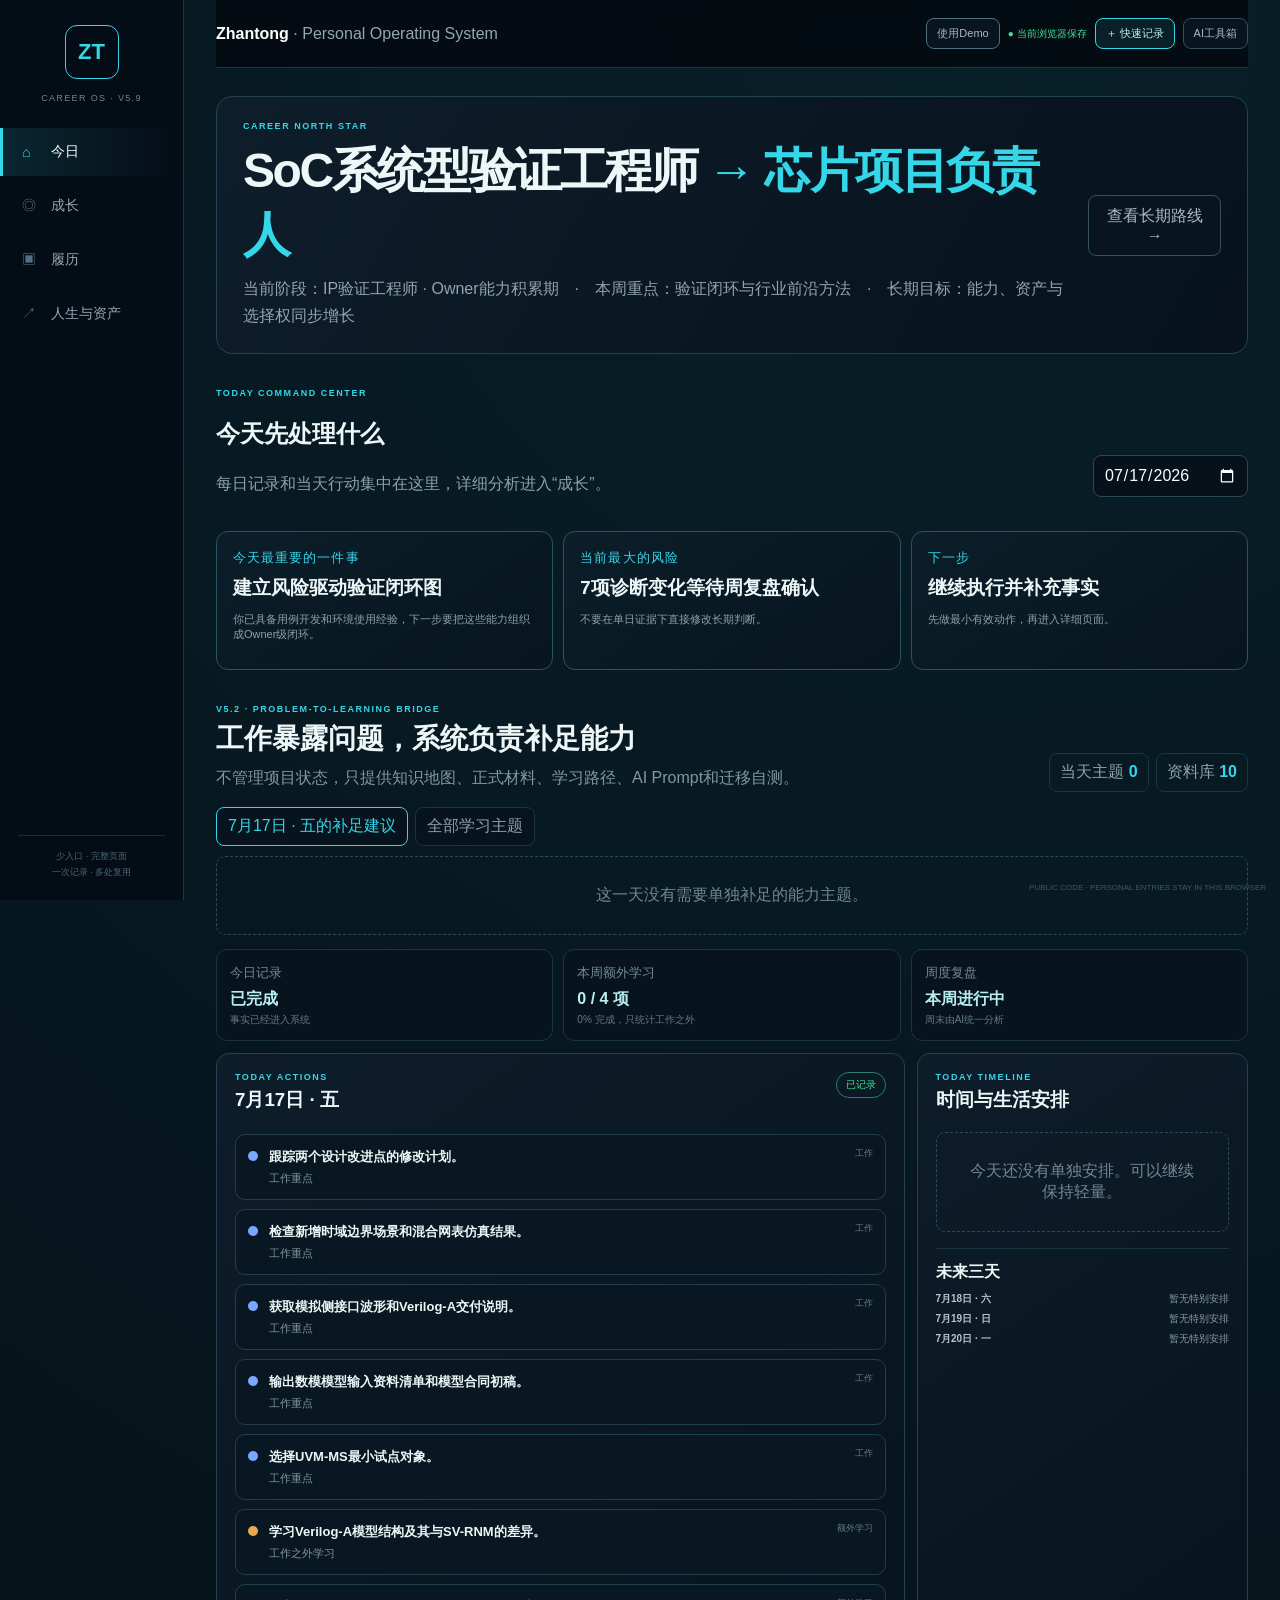
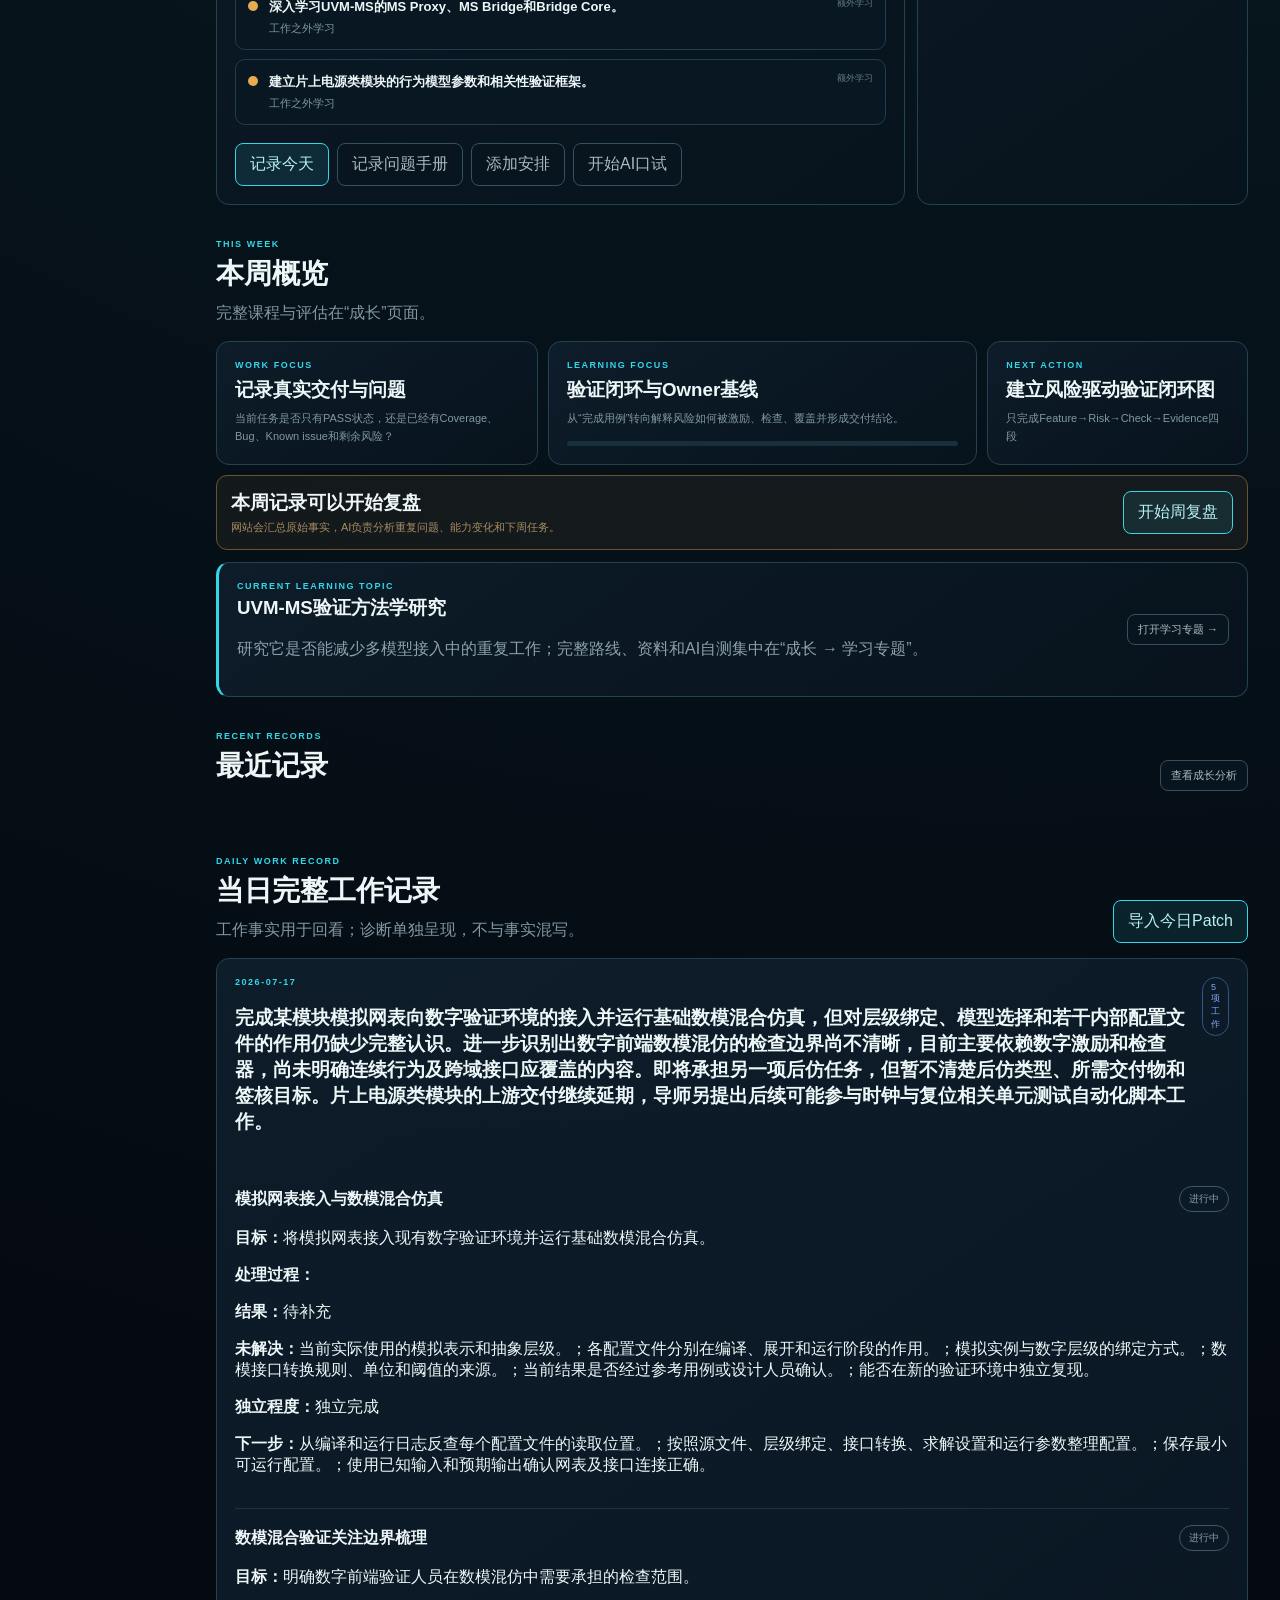
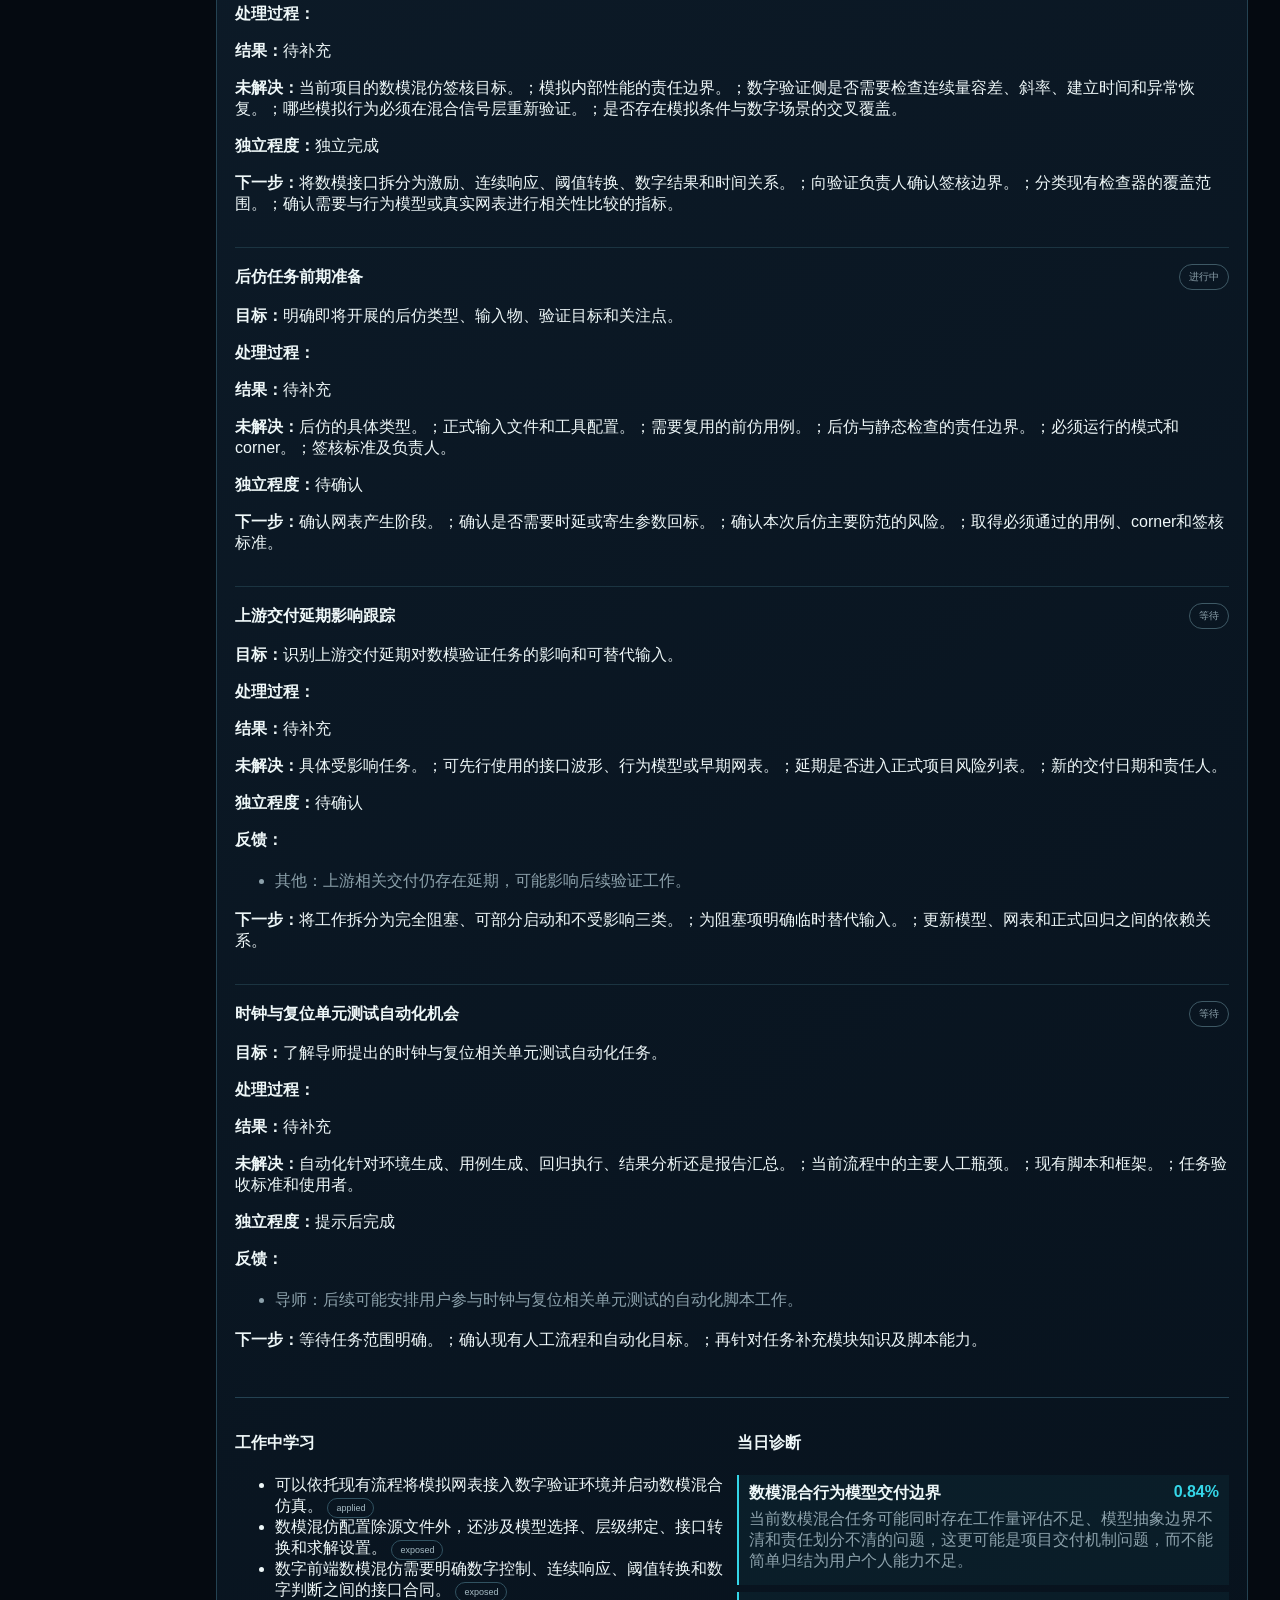
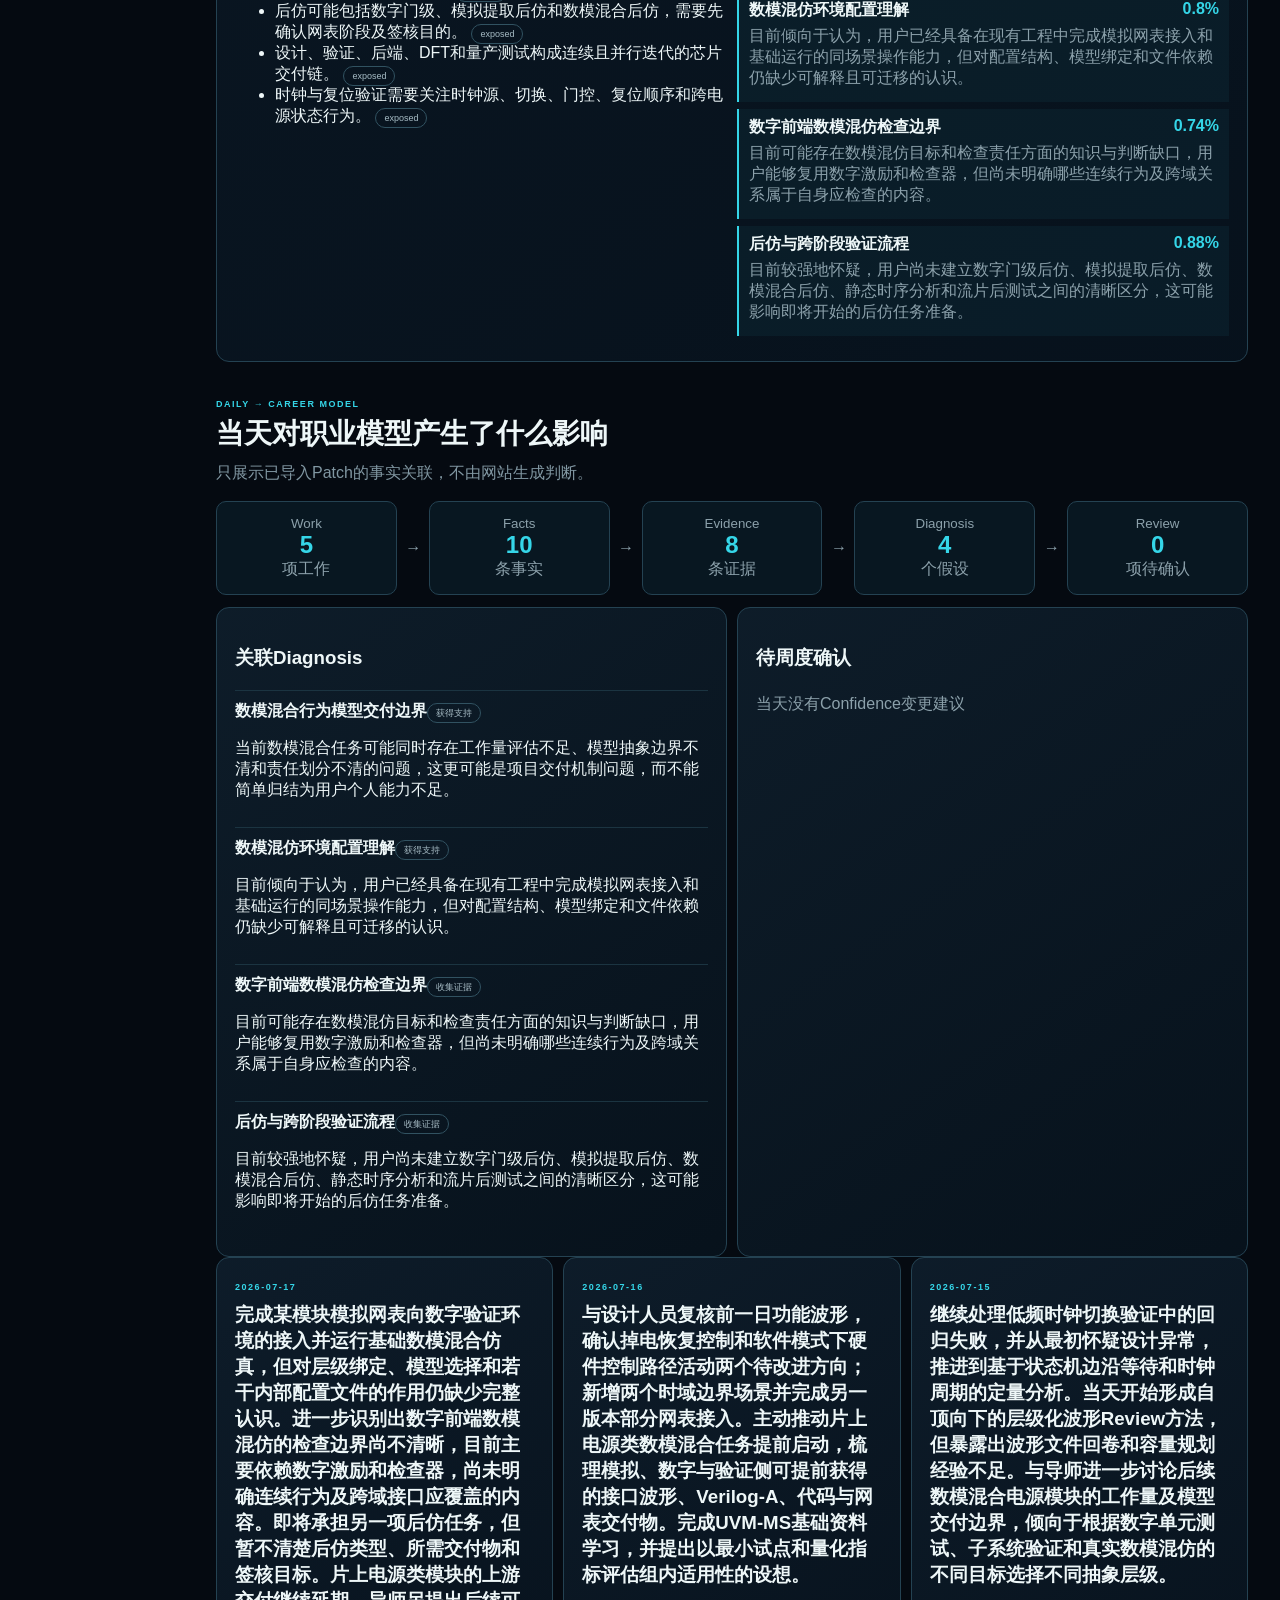
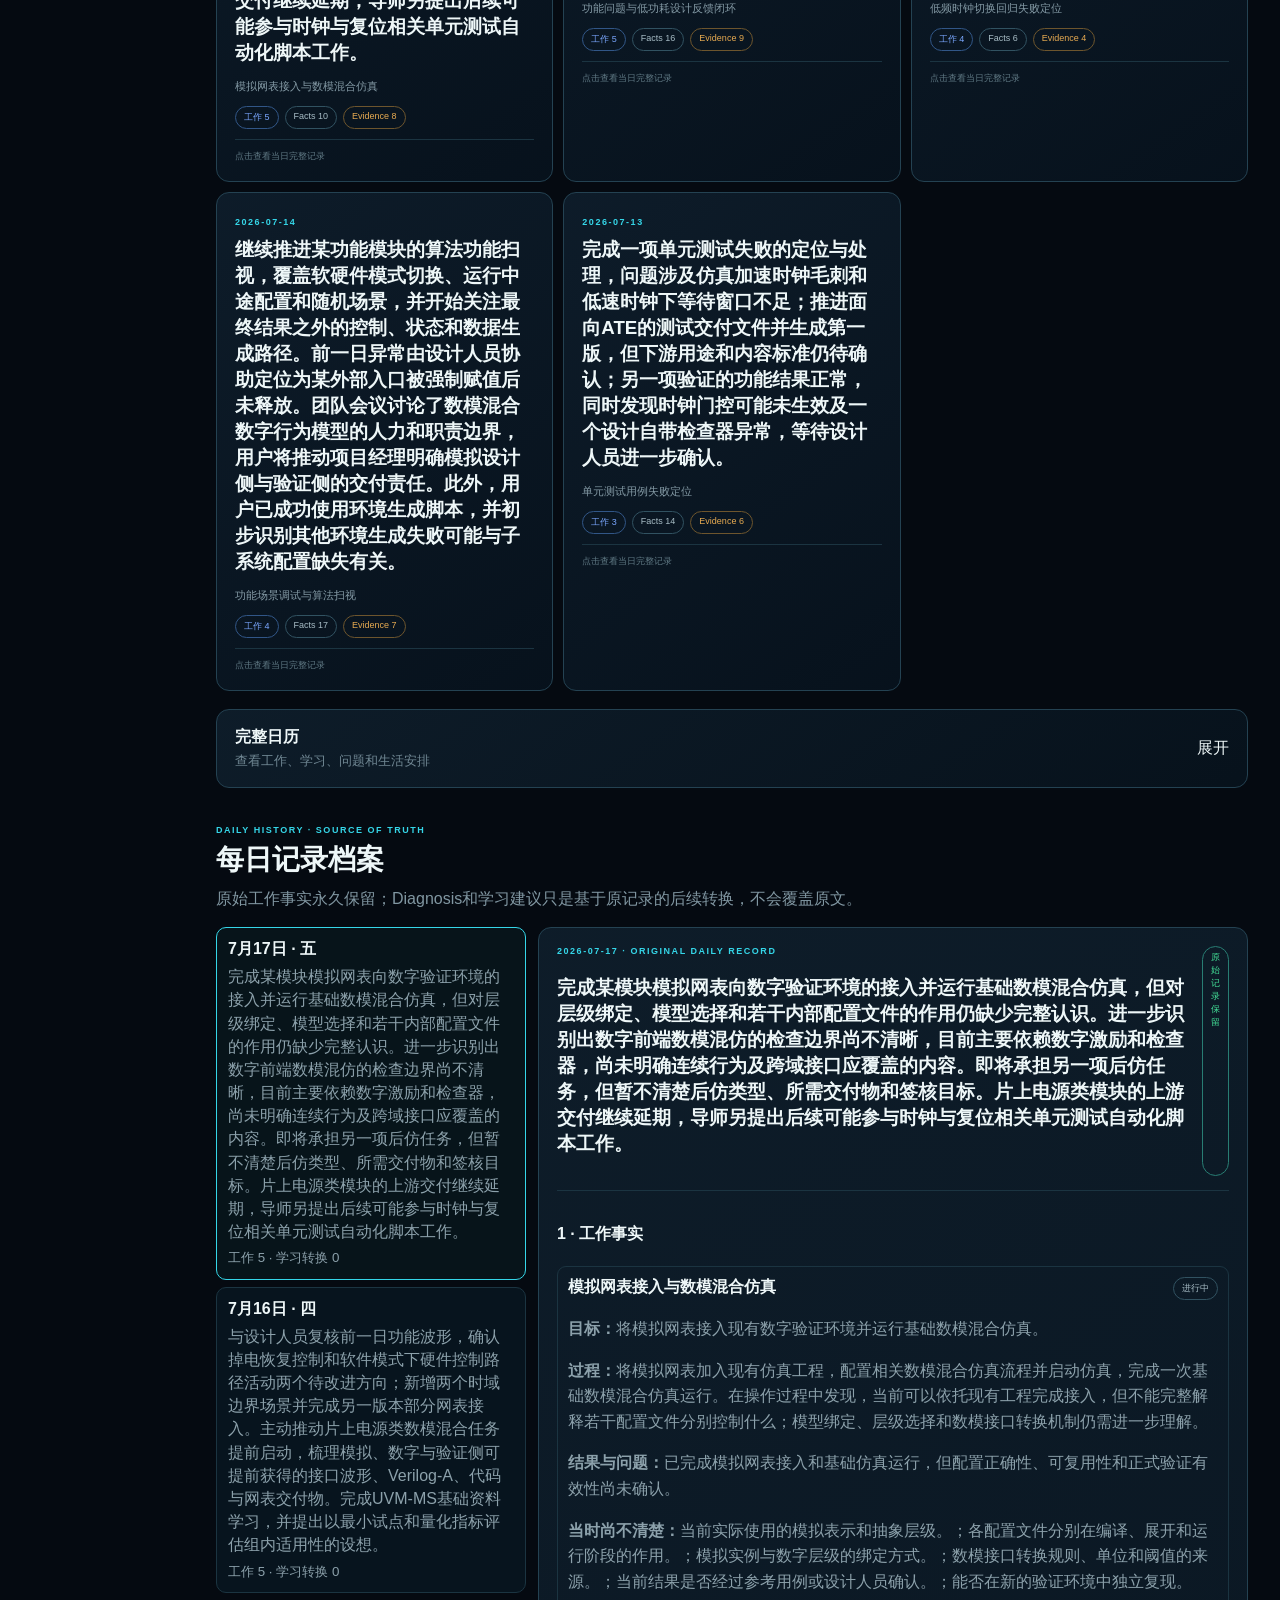
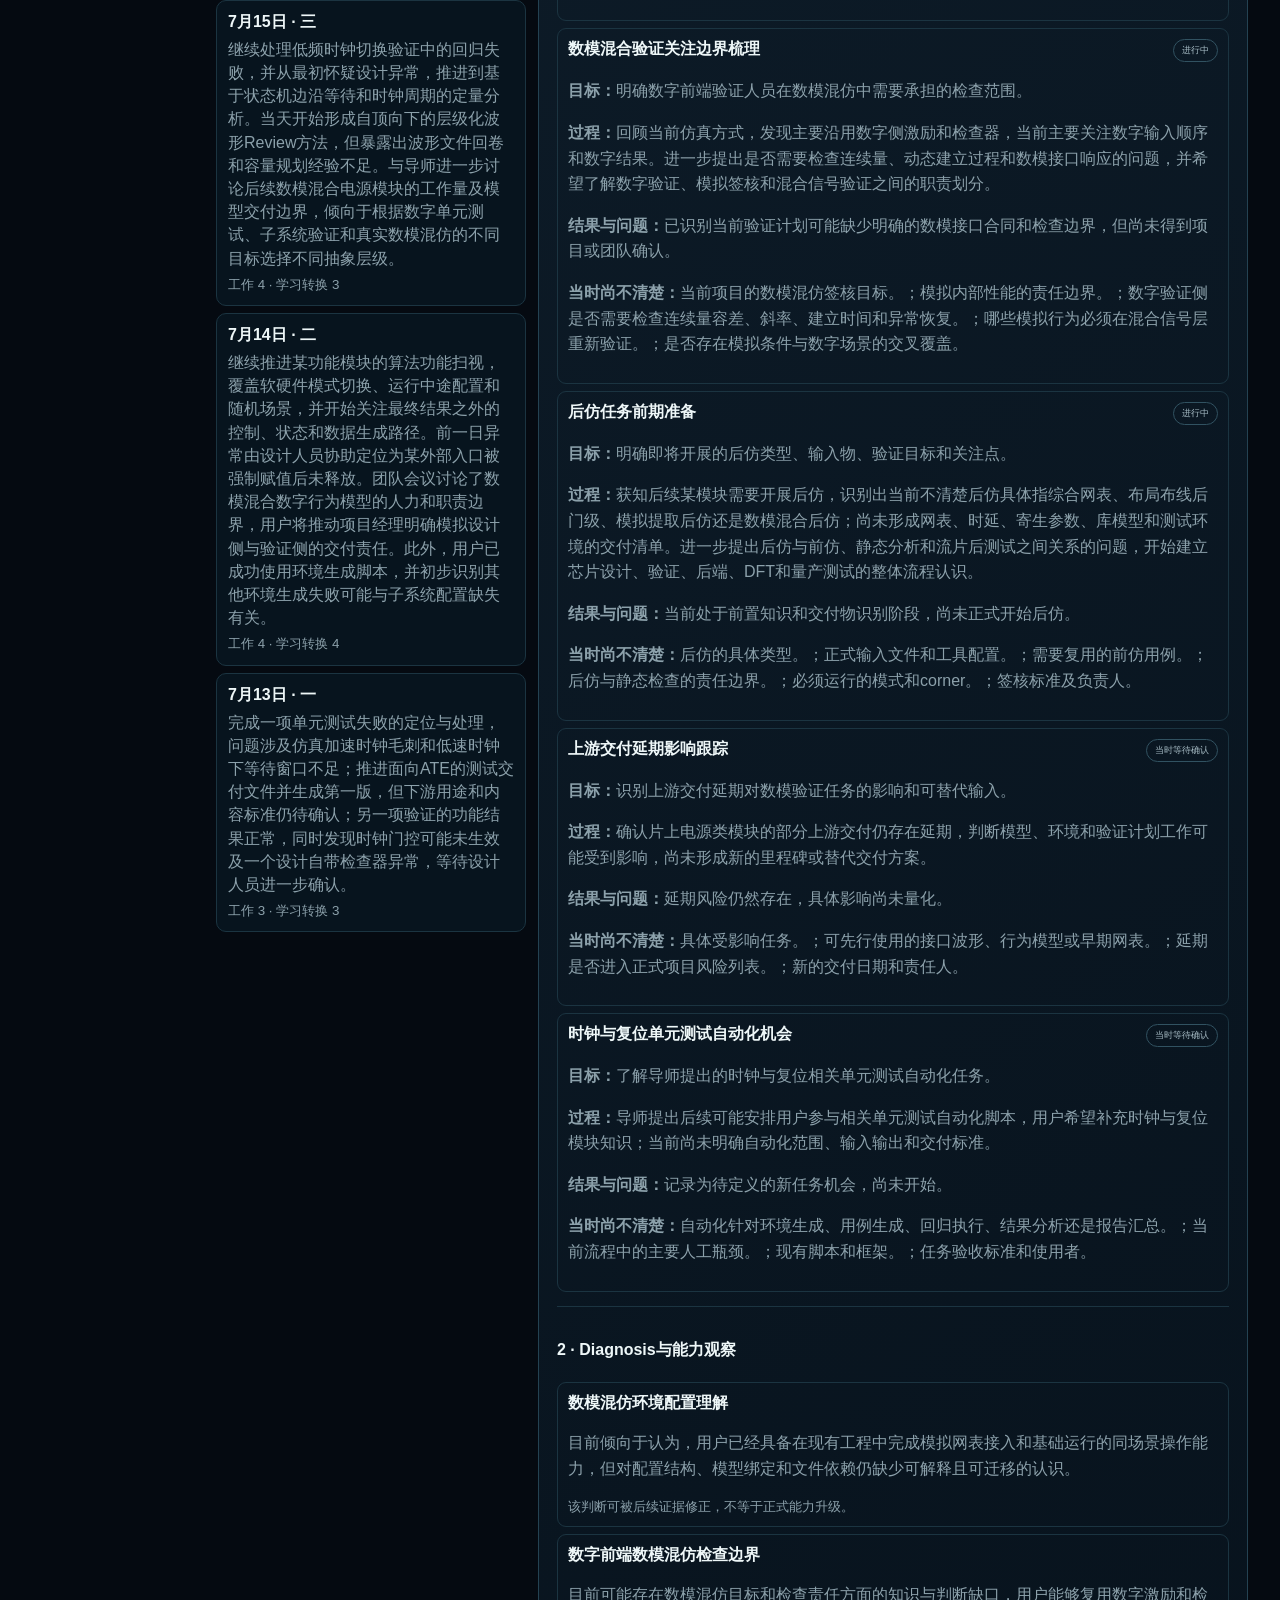
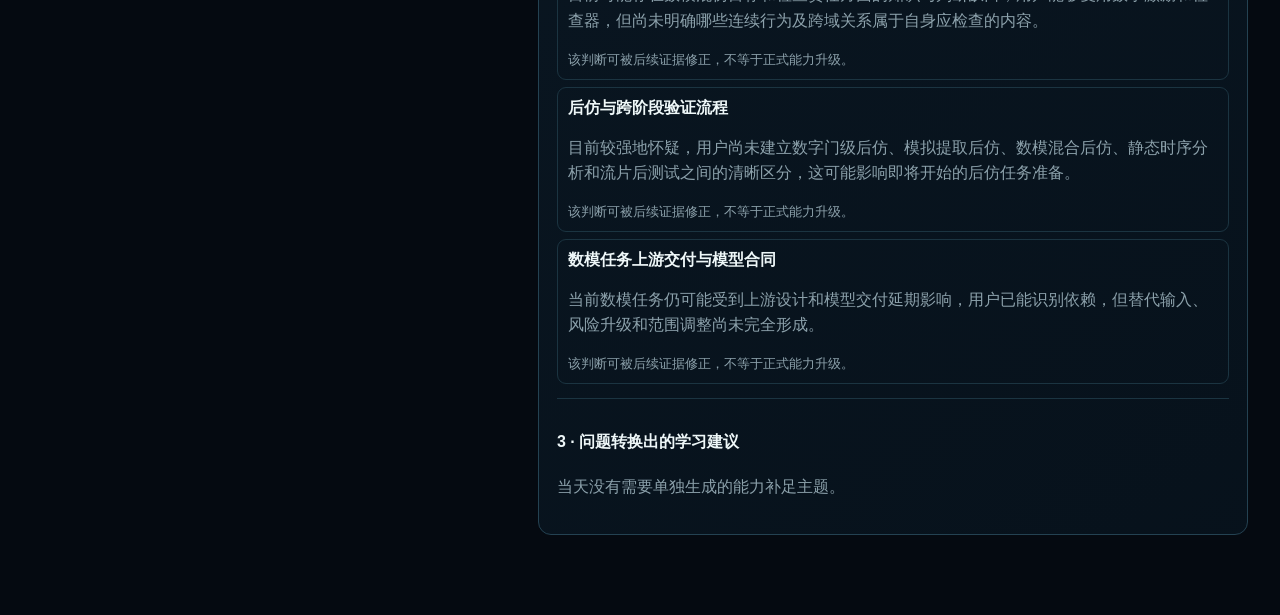
==== commit 98061fe0: "Bundle formal W29 Career Model review" ====
--- a/career-roadmap/index.html
+++ b/career-roadmap/index.html
@@ -4326,5 +4326,96 @@
 })();
 
 </script>
+<script data-source="curriculum/v596-weekly-career-model-review.js">
+(function(){
+ const MARKER='CAREER_OS_V596_WEEKLY_CAREER_MODEL_REVIEW';
+ const PATCH={
+  schemaVersion:'career-os-v4-weekly-1',
+  reviewId:'2026-W29-career-model-review-20260718',
+  range:{start:'2026-07-13',end:'2026-07-17'},
+  summary:'本周验证判断开始从依托现有流程跑通用例，转向解释检查机制、配置有效性、模型合同和签核边界。时钟机制推导、低功耗设计反馈和跨团队交付判断获得了重复或外部反馈支持；AMS配置、数模验证边界、后仿、UVM-MS和自动化仍未形成可迁移或可签核能力。下周应围绕后仿入口合同、AMS最小配置与接口合同、Clock/Force/Wave Debug Checklist进行轻量干预。',
+  highlights:[
+   '在新的低频时钟切换场景中开始依据有效边沿、时钟周期和状态机过程推导Checker窗口，而不再只增加固定等待时间。',
+   '掉电恢复和软件模式下非必要硬件路径活动问题获得设计复核，支持低功耗判断正在形成。',
+   '完成模拟网表接入和基础AMS运行，但能力仍局限于当前环境，未证明配置解释和跨环境迁移。',
+   '数模模型合同与交付责任问题获得团队、导师、模拟侧和数字侧多来源支持，但关键路径影响尚未量化。',
+   '系统化Debug方法出现重复应用，但Force生命周期遗漏、波形管理和缺少效率数据阻止其升级为稳定方法。',
+   'UVM-MS和CRG自动化仍是机会假设，不应记录为已应用能力或自动推进Track。'
+  ],
+  topEvidenceIds:['ev-0715-timing-01','ev-0714-debug-02','ev-0716-lowpower-01','ev-0716-delivery-02','ev-0717-config-01','ev-0717-postsim-01'],
+  diagnosisUpdates:[
+   {diagnosisId:'diag-mixedsignal-environment-configuration',lifecycle:'supported',previousConfidence:80,confirmedConfidence:86,evidenceStrength:'medium',reason:'真实工程中的模拟网表接入和基础AMS运行支持用户已具备当前环境下的操作能力；不能解释配置文件、模型绑定和接口转换，且缺少新环境重建证据，支持其尚未形成可解释、可迁移的配置能力。成功运行和内部流程可能高度模板化构成反证，因此不能表述为完全缺少环境使用能力。',supportingEvidenceIds:['ev-0717-config-01'],counterEvidenceIds:['ev-0717-config-02']},
+   {diagnosisId:'diag-ams-verification-boundary',lifecycle:'collecting',previousConfidence:74,confirmedConfidence:68,evidenceStrength:'low',reason:'能够确认用户尚未获得或确认连续响应、阈值转换和数字结果的检查责任，但证据主要来自个人自述，缺少验证计划、负责人意见和现有Checker清单。项目可能只要求连通性或数字接口验证，也可能已有检查机制但尚未传达，因此不能断言项目验证计划本身缺少连续行为检查。',supportingEvidenceIds:['ev-0717-scope-01'],counterEvidenceIds:['ev-0717-scope-02']},
+   {diagnosisId:'diag-post-simulation-flow',lifecycle:'collecting',previousConfidence:88,confirmedConfidence:78,evidenceStrength:'medium',reason:'即将开展真实后仿任务但尚不能说明网表阶段、回标方式、输入物、目的和签核标准，支持存在任务准备知识缺口。用户已有RTL、网表接入和AMS局部实践，且尚未获得正式任务说明；内部后仿称呼也可能较宽泛。因此应收窄为当前任务入口和跨阶段流程尚未建立，不能泛化为整体仿真能力不足。',supportingEvidenceIds:['ev-0717-postsim-01'],counterEvidenceIds:['ev-0717-postsim-02']},
+   {diagnosisId:'diag-mixedsignal-delivery-boundary',lifecycle:'supported',previousConfidence:91,confirmedConfidence:86,evidenceStrength:'high',reason:'问题连续多日出现，并获得团队会议、导师、模拟侧、数字侧及实际延期信息支持，来源多样性高于其他Diagnosis。模型行为定义、有效范围、校准、验收和维护责任仍未形成正式合同。不过已有接口波形、Verilog-A和部分网表可支持提前工作，且关键路径影响未量化，因此Confidence从过高水平下调。',supportingEvidenceIds:['ev-0714-mixed-01','ev-0715-mixed-01','ev-0716-delivery-01','ev-0716-delivery-02','ev-0717-delivery-01'],counterEvidenceIds:['ev-0716-delivery-03','ev-0717-delivery-02']},
+   {diagnosisId:'diag-systematic-debug-method',lifecycle:'supported',previousConfidence:78,confirmedConfidence:82,evidenceStrength:'medium',reason:'用户已在多个真实问题中采用控制、状态、数据、Checker和层级化波形Review思路，并开始形成固定分析顺序。Force未释放问题仍由设计人员识别，缺少跨模块独立闭环、效率数据和书面资产，说明方法正在形成但尚未稳定。模块熟悉度和设计信息不对称仍是重要替代解释。',supportingEvidenceIds:['ev-0714-debug-01','ev-0714-debug-02','ev-0715-debug-01'],counterEvidenceIds:['ev-0714-debug-03']},
+   {diagnosisId:'diag-lowpower-intent-judgment',lifecycle:'supported',previousConfidence:76,confirmedConfidence:84,evidenceStrength:'medium',reason:'用户将功能结果、掉电恢复、模式控制和路径活动与低功耗意图联系起来，并获得设计复核形成两个待改进方向，构成跨日迁移和外部反馈支持。尚无正式规格、设计修改、回归或功耗活动数据，且部分路径可能承担安全或恢复用途，因此只能支持判断能力正在形成，不能升级为完整低功耗验证体系。',supportingEvidenceIds:['ev-0716-lowpower-01'],counterEvidenceIds:['ev-0716-lowpower-02']}
+  ],
+  courseDecision:{action:'light_adjustment',reason:'长期SoC验证、低功耗和数模差异化路线不需要重构。未来一周应临时提高后仿任务入口、AMS配置与接口合同、Checker和Debug方法固化的优先级。OCLDO保持主要Track；UVM-MS保持未开始并以工具兼容性和最小试点为门槛；CRG自动化在需求和验收未明确前仅作为机会观察。',addedTasks:[
+   '3小时：形成当前后仿任务Intake Checklist，确认网表阶段、回标、库和模型、必跑场景、corner、日志检查项及签核责任人。',
+   '4小时：选择一个AMS接口，形成最小配置地图、接口合同和受控实验记录，覆盖模型来源、binding、接口转换、单位、阈值和必要运行参数。',
+   '2.5小时：形成Clock/Force/Wave Debug Checklist，并完成一个时钟切换Checker等待窗口的边沿、周期和最坏相位推导。'
+  ]},
+  nextWeek:{priority:'建立后仿入口合同和AMS接口配置合同，优先解决当前任务如何被正确执行和签核，而不是扩展新的宽泛方法学。',workFocus:'向负责人确认后仿与数模任务的输入、检查项、corner、输出、Owner和通过标准；跟踪低功耗改进点、Force修复及相关回归结果。',learningFocus:'围绕当前任务反查AMS配置和后仿流程，并把时钟等待推导、Force生命周期和波形保留固化为一页可复用Checklist。',feedbackQuestion:'本次后仿和数模混仿分别使用哪些正式输入，由谁检查连续响应、阈值转换、数字结果和时间关系，最终依据哪些用例、corner和结果判定通过？'},
+  resumeCandidates:[],
+  missingInformation:[
+   '时钟切换正式状态机规格、两个方向的最大允许延迟及修改Checker后的回归结果。',
+   'Force未释放问题是否已修复、是否完成回归，以及环境是否存在其他残留Force入口。',
+   '当前AMS配置中模型选择、层级绑定、接口转换、单位、阈值和solver参数分别由哪些文件控制。',
+   '是否能够在第二个环境或最小受控工程中独立复现AMS配置和连接正确性。',
+   '当前项目对连续量、阈值穿越、稳定时间、异常恢复和数字结果的检查及签核责任。',
+   '即将开展的后仿属于哪一阶段、需要哪些网表、回标、库模型、corner和签核输出。',
+   'Verilog-A、SV-RNM和真实网表的有效范围、相关性状态、已知限制和验收Owner。',
+   '上游延期分别影响哪些关键任务、替代输入、新交付日期和风险升级责任人。',
+   '低功耗两个改进方向的具体修改、Owner、完成时间及修改后功能与活动路径回归结果。',
+   'UVM-MS工具兼容性、最小试点对象、现有框架重叠、baseline和成功标准。',
+   'CRG自动化任务针对的人工瓶颈、脚本范围、输入输出及验收标准。',
+   '层级化Debug方法在第二个陌生问题中的独立闭环时间和团队反馈。'
+  ]
+ };
+ window.CAREER_OS_V596_WEEKLY_REVIEW=PATCH;
+ const esc=s=>String(s??'').replace(/[&<>"']/g,c=>({'&':'&amp;','<':'&lt;','>':'&gt;','"':'&quot;',"'":'&#39;'}[c]));
+ const arr=x=>Array.isArray(x)?x:[];
+ const topic=id=>S?.diagnoses?.find(x=>x.id===id)?.topic||id;
+ function seed(){
+  if(typeof S!=='object')return false;
+  S.weeklyReviewRecords=arr(S.weeklyReviewRecords);S.diagnoses=arr(S.diagnoses);S.careerModel=arr(S.careerModel);S.diagnosisHistory=arr(S.diagnosisHistory);S.pendingConfidence=arr(S.pendingConfidence);
+  const old=S.weeklyReviewRecords.find(x=>x.reviewId==='2026-W29-external-review');if(old){old.supersededBy=PATCH.reviewId;old.isCanonical=false}
+  const wi=S.weeklyReviewRecords.findIndex(x=>x.reviewId===PATCH.reviewId);const record={...PATCH,isCanonical:true,source:'weekly_career_model_review'};if(wi>=0)S.weeklyReviewRecords[wi]={...S.weeklyReviewRecords[wi],...record};else S.weeklyReviewRecords.push(record);
+  PATCH.diagnosisUpdates.forEach(u=>{
+   const d=S.diagnoses.find(x=>x.id===u.diagnosisId);if(d)d.lifecycle=u.lifecycle;
+   let m=S.careerModel.find(x=>x.diagnosisId===u.diagnosisId);if(!m){m={diagnosisId:u.diagnosisId,topic:d?.topic||u.diagnosisId,hypothesis:d?.hypothesis||'',diagnosisConfidence:0};S.careerModel.push(m)}
+   m.diagnosisConfidence=Number(u.confirmedConfidence||0);m.evidenceStrength=u.evidenceStrength;m.lastReason=u.reason;m.lastSeen=PATCH.range.end;m.lastReviewId=PATCH.reviewId;
+   const hi=S.diagnosisHistory.findIndex(x=>x.diagnosisId===u.diagnosisId&&x.reviewId===PATCH.reviewId);const h={diagnosisId:u.diagnosisId,date:PATCH.range.end,confidence:Number(u.confirmedConfidence||0),source:'weekly_review',reviewId:PATCH.reviewId};if(hi>=0)S.diagnosisHistory[hi]={...S.diagnosisHistory[hi],...h};else S.diagnosisHistory.push(h);
+   S.pendingConfidence=S.pendingConfidence.filter(x=>x.diagnosisId!==u.diagnosisId)
+  });
+  S.weeklyCareerModelV596={version:'5.9.6',reviewId:PATCH.reviewId,applied:true,updatedAt:S.weeklyCareerModelV596?.updatedAt||new Date().toISOString()};
+  try{if(typeof save==='function')save()}catch(e){console.error('V5.9.6 weekly save failed',e)}
+  return true
+ }
+ function diagnosisRows(){return PATCH.diagnosisUpdates.map(u=>`<article><div><h4>${esc(topic(u.diagnosisId))}</h4><p>${esc(u.reason)}</p><small>支持：${esc(u.supportingEvidenceIds.join(' · ')||'无')}<br>反证：${esc(u.counterEvidenceIds.join(' · ')||'无')}</small></div><div class="weekly-pills-v595"><span>${esc(u.lifecycle)}</span><span>${u.previousConfidence}% → ${u.confirmedConfidence}%</span><span>${esc(u.evidenceStrength)}</span></div></article>`).join('')}
+ function compact(){return `<article class="card weekly-current-v595 weekly-current-v596" id="weekly-review-current-v595"><div class="weekly-current-head-v595"><div><div class="eyebrow">WEEKLY CAREER MODEL REVIEW · 2026 W29 · 已正式写回</div><h2>从跑通任务转向建立验证合同与机制依据</h2></div><span class="tag good">${esc(PATCH.reviewId)}</span></div><p>${esc(PATCH.summary)}</p><div class="weekly-current-grid-v595"><section><small>正式校准</small><b>${PATCH.diagnosisUpdates.length} 项 Diagnosis</b><span>${PATCH.diagnosisUpdates.filter(x=>x.lifecycle==='supported').length} 项获得支持</span></section><section><small>课程决定</small><b>Light adjustment</b><span>长期路线不重构</span></section><section><small>下周投入</small><b>9.5 小时</b><span>后仿入口 · AMS合同 · Debug清单</span></section></div><div class="actions"><button class="primary small-btn" id="openWeeklyArchiveV595">查看完整周复盘</button></div></article>`}
+ function full(){return `<section id="weekly-review-detail-v595" class="weekly-detail-v595 weekly-detail-v596"><div class="section-title split-title"><div><div class="eyebrow">WEEKLY CAREER MODEL REVIEW · 2026 W29 · SOURCE OF TRUTH</div><h2>${esc(PATCH.range.start)} 至 ${esc(PATCH.range.end)}</h2><p>这是经过证据、反证、来源多样性、独立程度与替代解释审查后正式写回的周度Career Model Patch。</p></div><span class="tag good">${esc(PATCH.reviewId)}</span></div><article class="card weekly-executive-v595"><h3>本周结论</h3><p>${esc(PATCH.summary)}</p></article><article class="card weekly-v596-highlights"><div class="eyebrow">HIGHLIGHTS</div><h3>本周工作主线与关键判断</h3><ol>${PATCH.highlights.map(x=>`<li>${esc(x)}</li>`).join('')}</ol><p><b>Top Evidence：</b>${esc(PATCH.topEvidenceIds.join(' · '))}</p></article><details class="card weekly-calibration-v595" open><summary><b>Diagnosis Calibration</b><span>${PATCH.diagnosisUpdates.length} 项</span></summary><div>${diagnosisRows()}</div></details><div class="weekly-detail-grid-v595"><article class="card"><div class="eyebrow">COURSE DECISION</div><h3>Light adjustment</h3><p>${esc(PATCH.courseDecision.reason)}</p></article><article class="card"><div class="eyebrow">NEXT WEEK PRIORITY</div><h3>最重要行动</h3><p>${esc(PATCH.nextWeek.priority)}</p></article><article class="card"><div class="eyebrow">RESUME EVIDENCE</div><h3>本周不形成简历条目</h3><p>低功耗反馈、AMS接入和跨团队推动仍缺少修改回归、正式采用或可量化结果。</p></article></div><div class="section-title"><div class="eyebrow">NEXT WEEK · 9.5 HOURS</div><h2>轻量干预，不自动形成课程欠账</h2><p>以下任务是审查建议；只有用户确认选择后才进入执行层。</p></div><div class="weekly-interventions-v595">${PATCH.courseDecision.addedTasks.map((x,i)=>`<article class="card"><span class="tag">P${i+1}</span><h3>${esc(x.split('：')[0])}</h3><p>${esc(x.includes('：')?x.slice(x.indexOf('：')+1):x)}</p></article>`).join('')}</div><article class="card weekly-v596-next"><div class="eyebrow">WORK / LEARNING / FEEDBACK</div><p><b>工作重点：</b>${esc(PATCH.nextWeek.workFocus)}</p><p><b>学习重点：</b>${esc(PATCH.nextWeek.learningFocus)}</p><p><b>反馈问题：</b>${esc(PATCH.nextWeek.feedbackQuestion)}</p></article><details class="card weekly-questions-v595"><summary><b>仍缺少的信息</b><span>${PATCH.missingInformation.length} 项</span></summary><ol>${PATCH.missingInformation.map(x=>`<li>${esc(x)}</li>`).join('')}</ol></details></section>`}
+ let busy=false;
+ function mount(){
+  if(busy||typeof document==='undefined')return false;busy=true;
+  try{
+   seed();
+   const oldCurrent=document.getElementById('weekly-review-current-v595');if(oldCurrent&&!oldCurrent.classList.contains('weekly-current-v596'))oldCurrent.remove();
+   const oldDetail=document.getElementById('weekly-review-detail-v595');if(oldDetail&&!oldDetail.classList.contains('weekly-detail-v596'))oldDetail.remove();
+   const week=document.getElementById('growth-week-v58');if(week&&!document.querySelector('.weekly-current-v596')){const status=week.querySelector('.growth-status-v58');if(status)status.insertAdjacentHTML('afterend',compact());else week.insertAdjacentHTML('afterbegin',compact())}
+   const archive=document.getElementById('growth-archive-v58');if(archive&&!document.querySelector('.weekly-detail-v596'))archive.insertAdjacentHTML('afterbegin',full());
+   document.getElementById('weekly-review-v594')?.setAttribute('hidden','');document.getElementById('weekly-review-v592')?.setAttribute('hidden','');
+   const open=document.getElementById('openWeeklyArchiveV595');if(open)open.onclick=()=>{if(typeof S==='object'&&S.growthHubV58){S.growthHubV58.activeView='archive';try{if(typeof save==='function')save()}catch(e){}}if(typeof mountGrowthHubV58==='function')mountGrowthHubV58();setTimeout(()=>{mount();document.querySelector('.weekly-detail-v596')?.scrollIntoView({block:'start',behavior:'smooth'})},120)};
+   return Boolean(document.querySelector('.weekly-current-v596')&&document.querySelector('.weekly-detail-v596'))
+  }finally{busy=false}
+ }
+ function styles(){if(document.getElementById('v596-style'))return;const s=document.createElement('style');s.id='v596-style';s.textContent='.weekly-current-v596{border-left-color:#7dd3fc}.weekly-v596-highlights ol,.weekly-v596-next{line-height:1.65}.weekly-v596-highlights li{margin:7px 0}.weekly-detail-v596 small{color:var(--muted);line-height:1.55}.weekly-detail-v596 .weekly-calibration-v595>div>article{align-items:start}.weekly-detail-v596 .weekly-pills-v595 span{text-transform:none}';document.head.appendChild(s)}
+ function install(){styles();mount();if(!window.__careerOSV596Observer){window.__careerOSV596Observer=new MutationObserver(()=>{if(!busy)requestAnimationFrame(mount)});window.__careerOSV596Observer.observe(document.body,{childList:true,subtree:true})}window.CAREER_OS_V596={marker:MARKER,version:'5.9.6',reviewId:PATCH.reviewId,complete:true}}
+ if(document.readyState==='loading')window.addEventListener('load',()=>[0,120,600,1800,4200].forEach(d=>setTimeout(install,d)),{once:true});else install();
+ window.addEventListener('pageshow',()=>setTimeout(install,120));window.addEventListener('focus',()=>setTimeout(mount,80));
+})();
+
+</script>
 </body>
 </html>
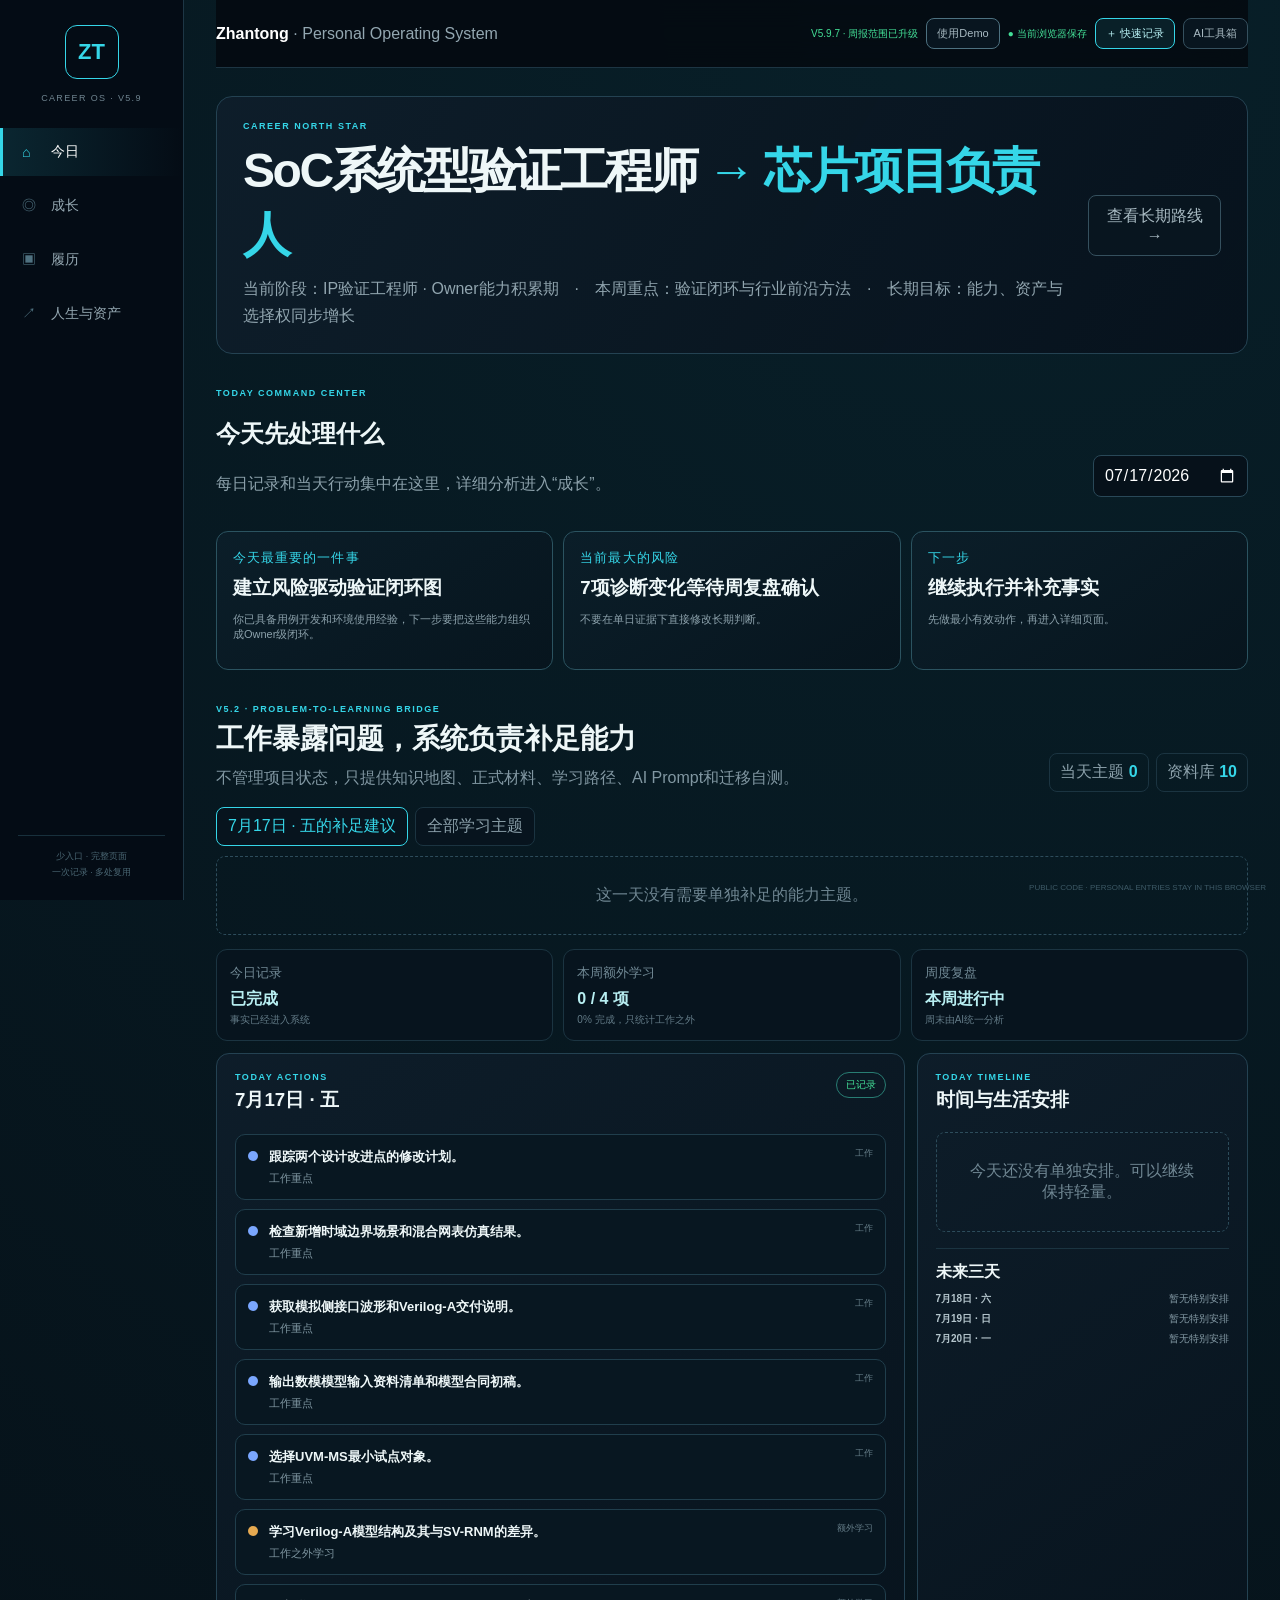
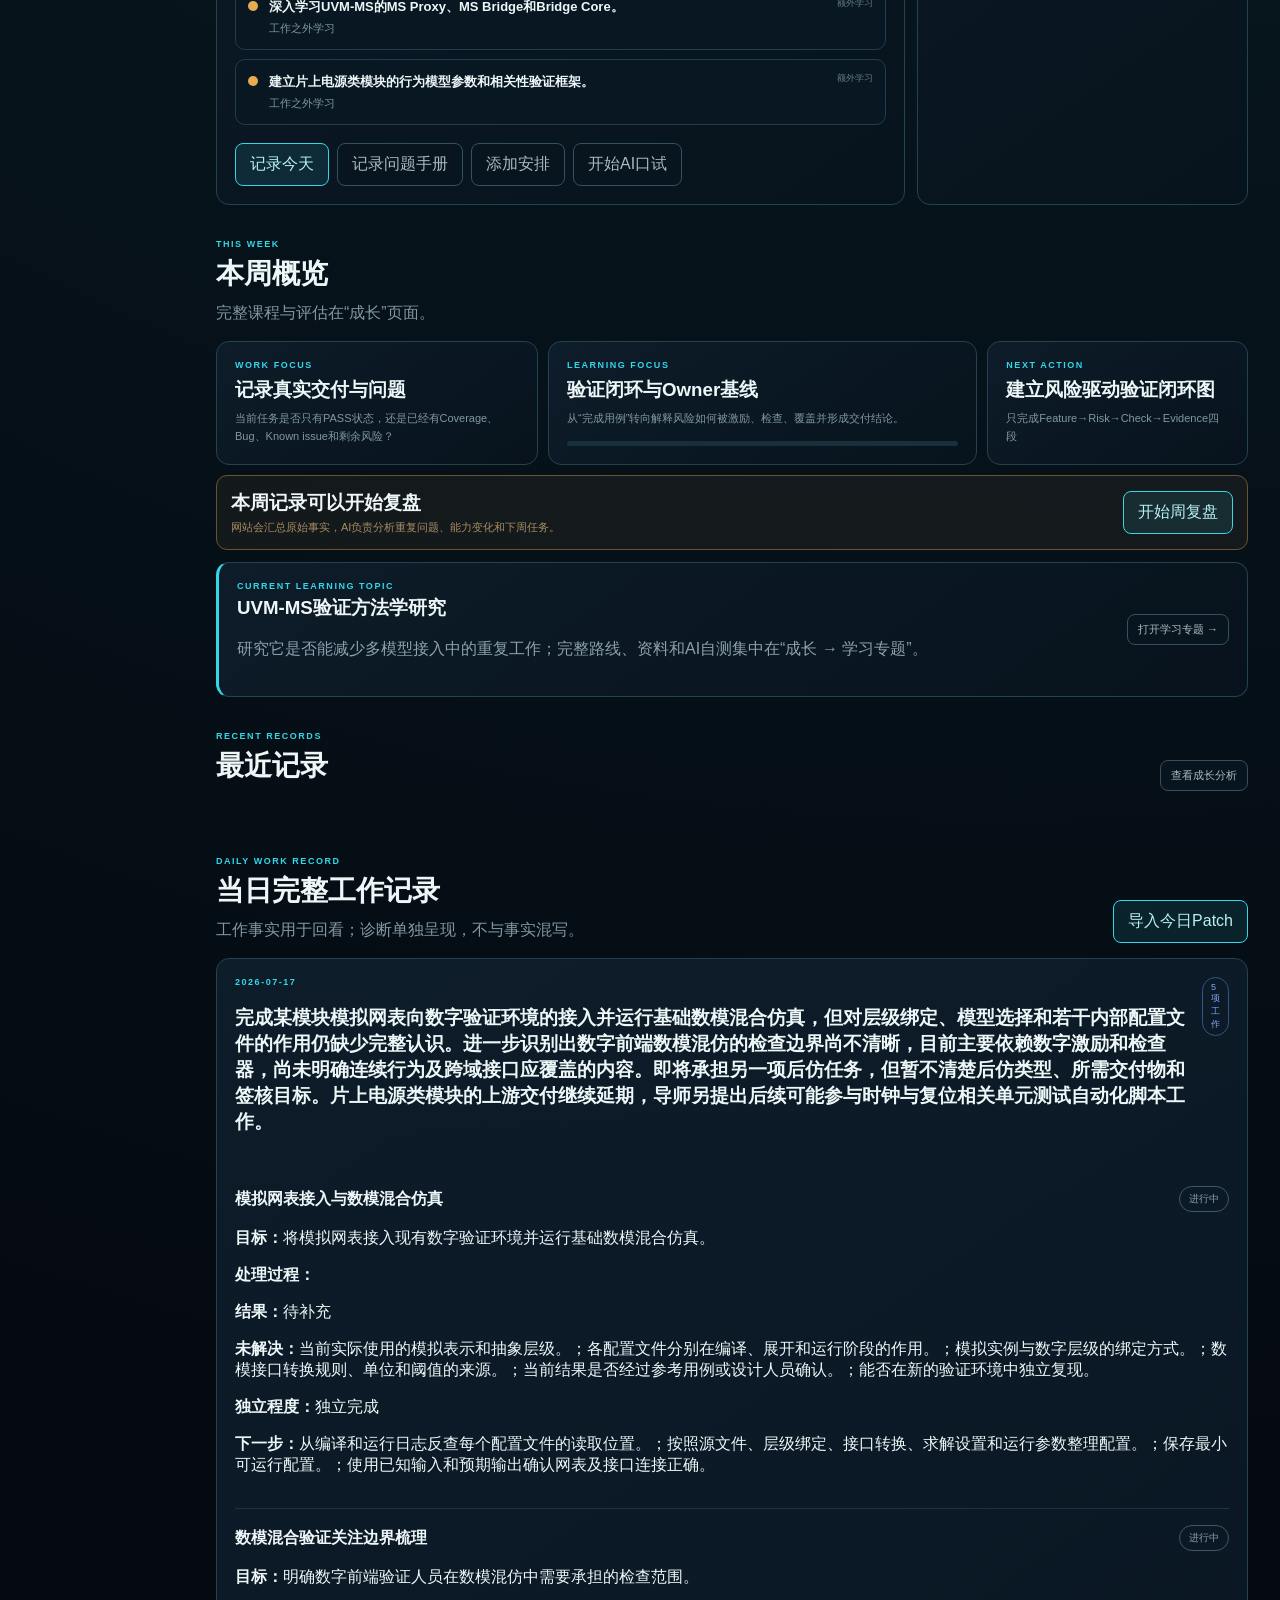
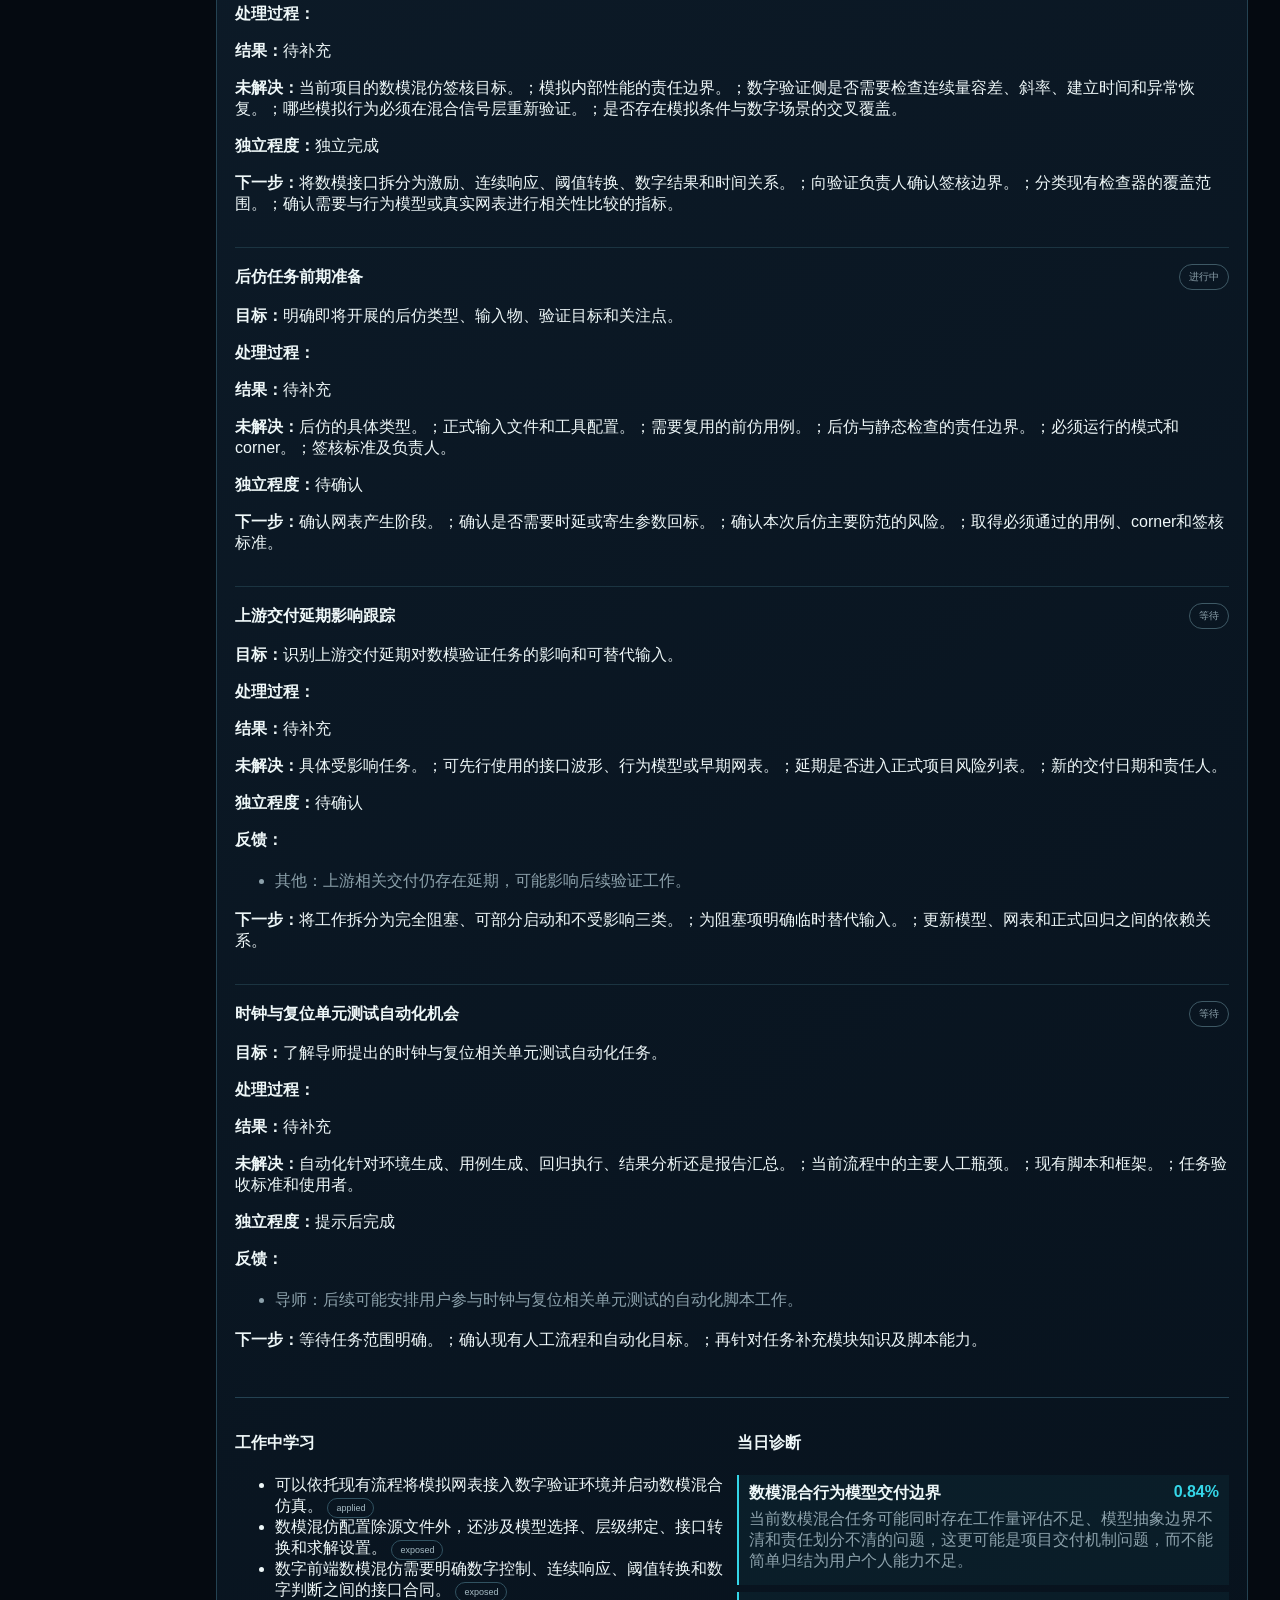
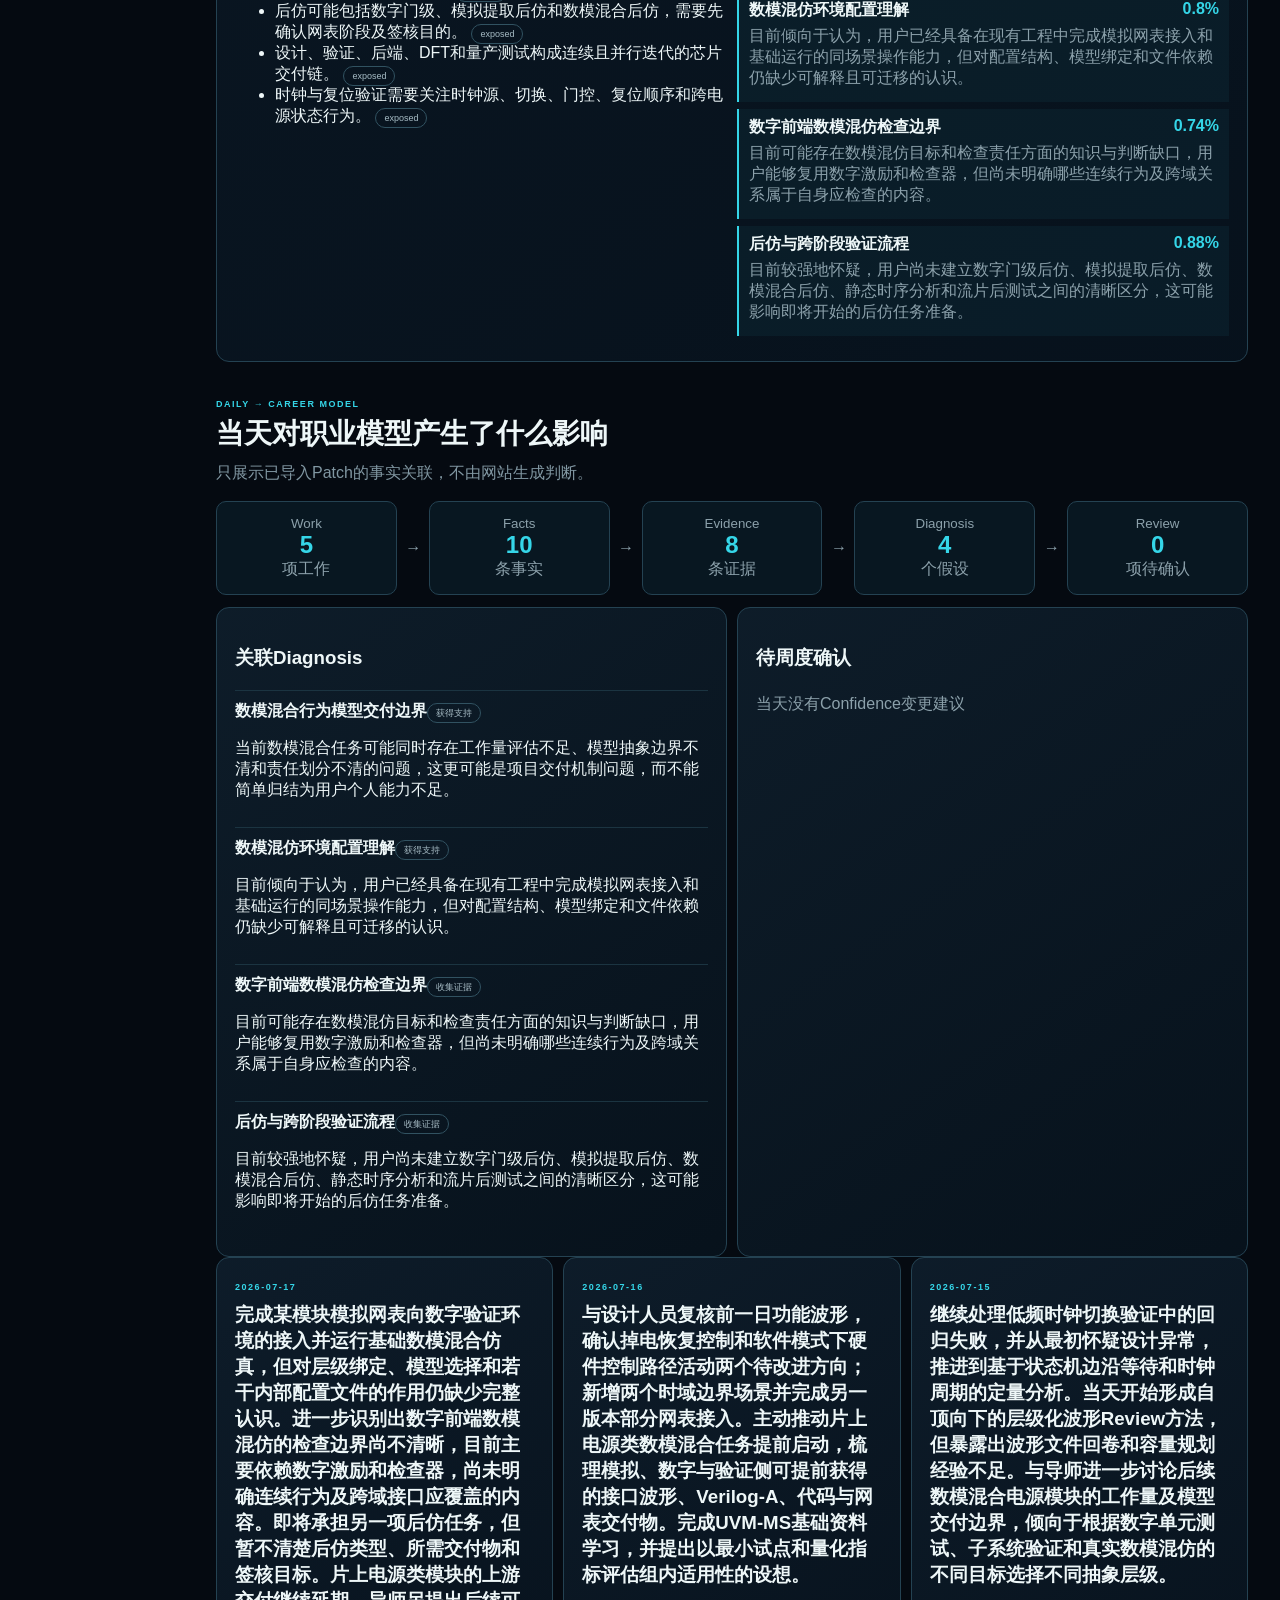
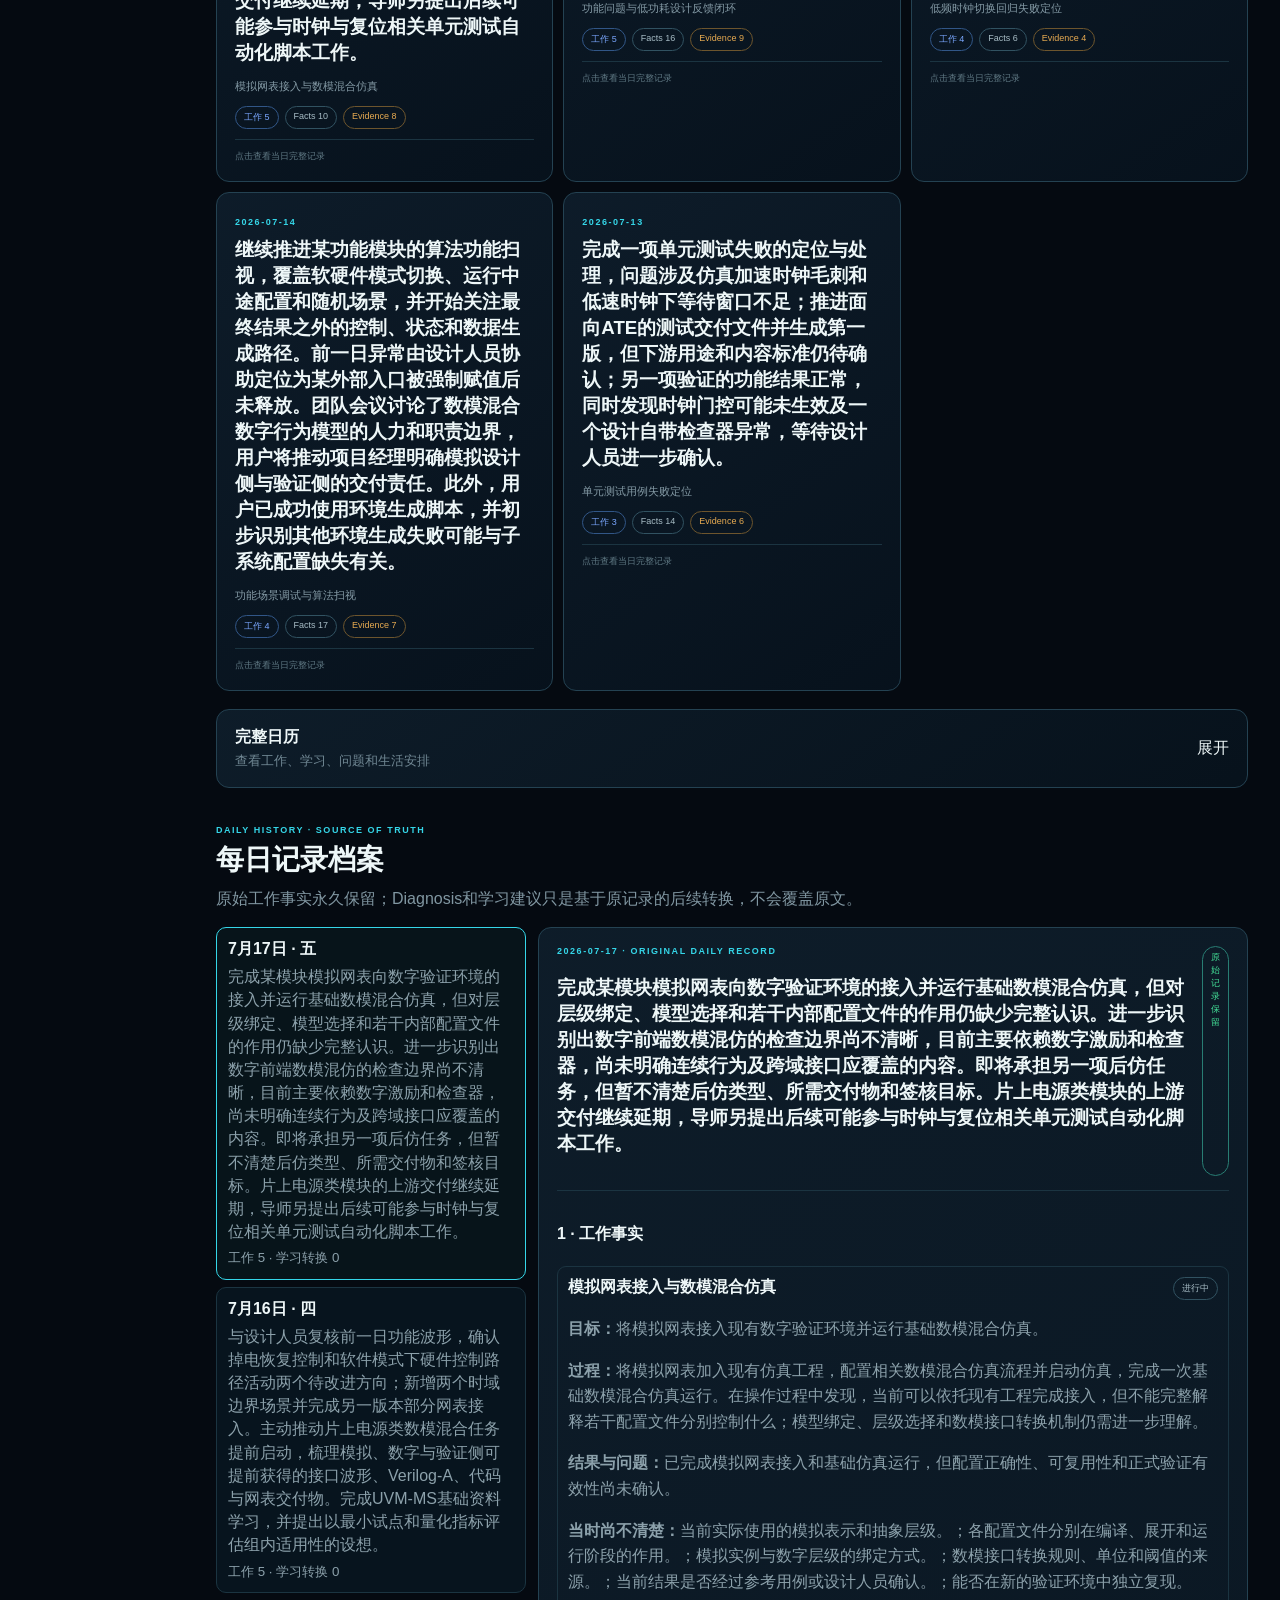
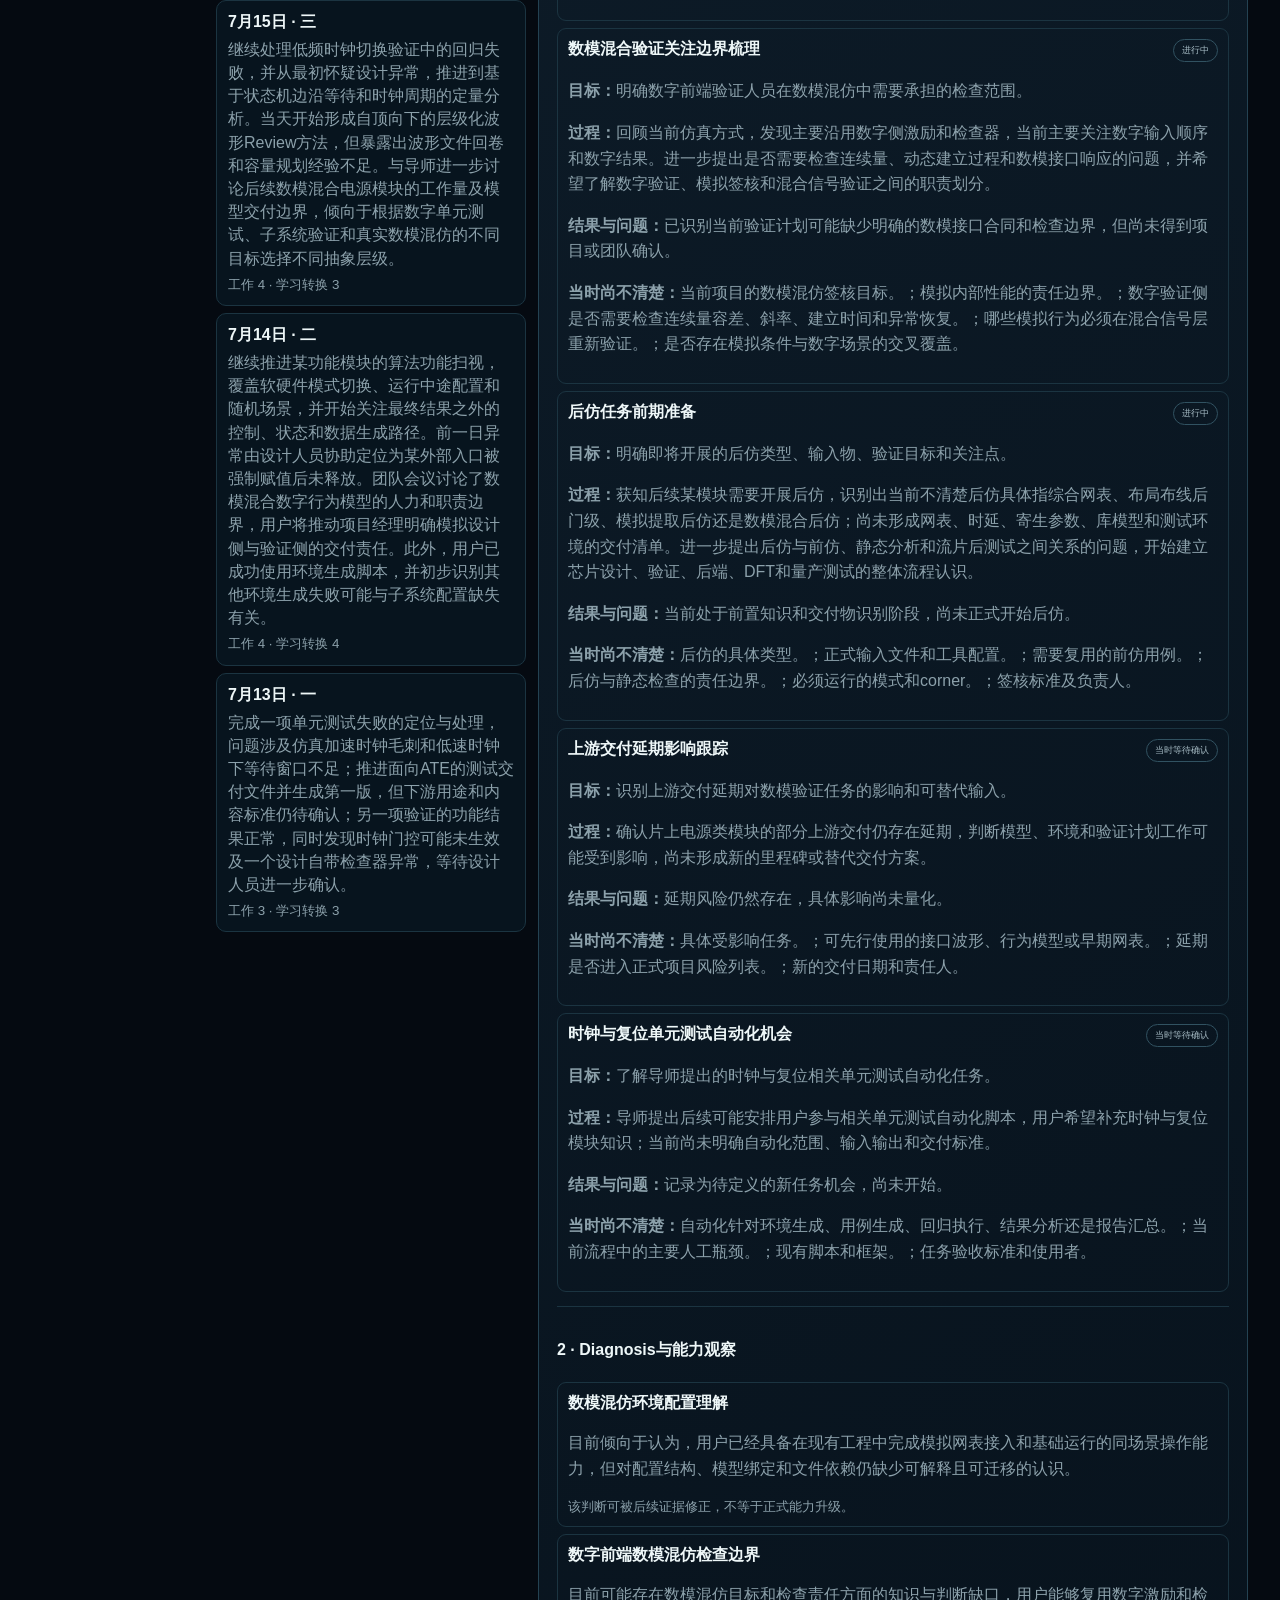
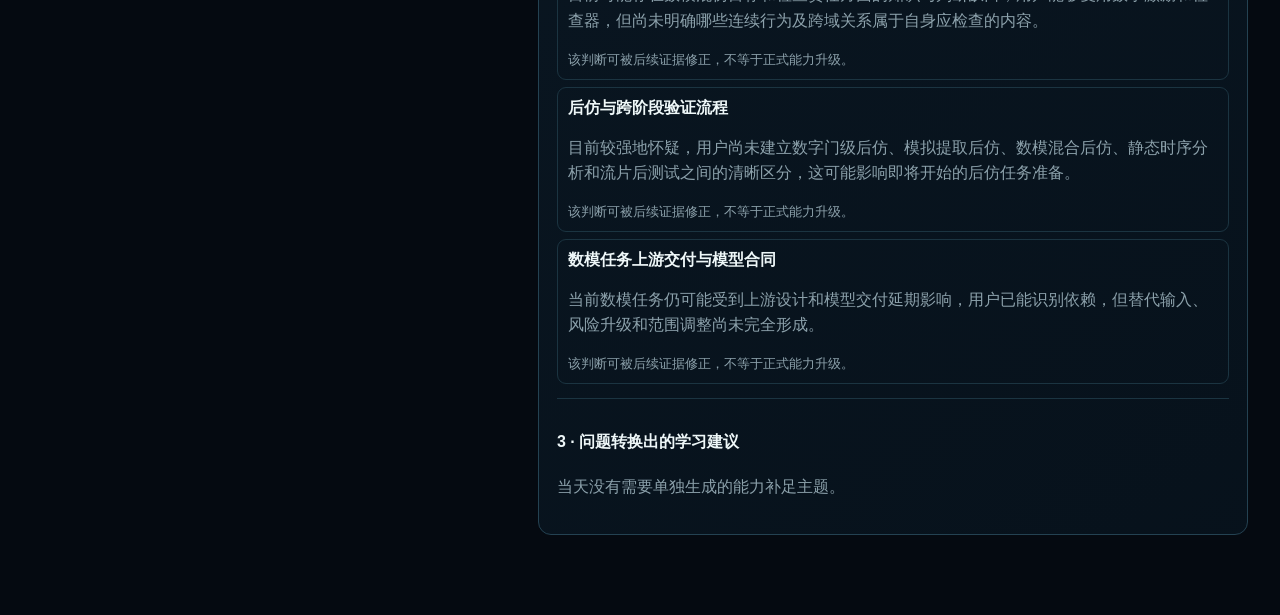
==== commit 96a19429: "Upgrade weekly review range contract to V5.9.7" ====
--- a/career-roadmap/index.html
+++ b/career-roadmap/index.html
@@ -4,6 +4,10 @@
   <meta charset="utf-8">
   <meta name="viewport" content="width=device-width,initial-scale=1">
   <meta name="color-scheme" content="dark">
+  <meta http-equiv="Cache-Control" content="no-cache, no-store, must-revalidate">
+  <meta http-equiv="Pragma" content="no-cache">
+  <meta http-equiv="Expires" content="0">
+  <meta name="career-os-build" content="5.9.7-weekly-range-contract">
   <title>Zhantong · Career OS V5.0</title>
   <style>
 :root{
@@ -394,6 +398,7 @@
   out.abilities=arr(out.abilities).length?out.abilities:base.abilities;
   out.resume={...base.resume,...(out.resume||{})};
   ['dailyLogs','problemLogs','weeklyReviews','schedule','cycleArchives','customLearning'].forEach(k=>out[k]=arr(out[k]));
+  out.weeklyReviews=out.weeklyReviews.map(normalizeLegacyWeeklyRecord);
   out.checks=out.checks||{};out.settings={...base.settings,...(out.settings||{})};out.version=CAREER_OS_VERSION;
   return out
 }
@@ -438,13 +443,35 @@
   return{all:Math.round(done/all.length*100),self:self.length?Math.round(self.filter(t=>S.checks[t.id]).length/self.length*100):0,feedback:feedback.length?Math.round(feedback.filter(t=>S.checks[t.id]).length/feedback.length*100):0,week:weekTaskStats().pct}
 }
 function weeklyLogCount(){const start=weekStart(),end=addDays(start,6);return S.dailyLogs.filter(x=>x.date>=start&&x.date<=end).length}
-function latestWeekly(){return [...S.weeklyReviews].sort((a,b)=>(b.createdAt||b.range||'').localeCompare(a.createdAt||a.range||''))[0]}
+function weeklyRangeBounds(range,record={}){
+  let start=String(record?.rangeStart||record?.start||''),end=String(record?.rangeEnd||record?.end||'');
+  if(range&&typeof range==='object'){
+    start=String(range.start||start||'');end=String(range.end||end||'')
+  }else if(typeof range==='string'){
+    const dates=range.match(/\d{4}-\d{2}-\d{2}/g)||[];
+    start=start||dates[0]||'';end=end||dates[1]||dates[0]||''
+  }
+  const label=start&&end?`${start}—${end}`:(start||end||(typeof range==='string'?range:''));
+  return{start,end,label}
+}
+function weeklyRangeText(range,record={}){return weeklyRangeBounds(range,record).label}
+function weeklyRangeIncludes(range,date,record={}){
+  const b=weeklyRangeBounds(range,record);
+  if(!date)return false;
+  if(b.start&&b.end)return date>=b.start&&date<=b.end;
+  return b.label.includes(date)
+}
+function normalizeLegacyWeeklyRecord(record={}){
+  const b=weeklyRangeBounds(record.range,record);
+  return{...record,range:b.label,rangeStart:b.start,rangeEnd:b.end,rangeContract:'legacy-weekly-v2'}
+}
+function latestWeekly(){return [...S.weeklyReviews].sort((a,b)=>(b.createdAt||weeklyRangeText(b.range,b)).localeCompare(a.createdAt||weeklyRangeText(a.range,a)))[0]}
 
 function renderToday(){
   $('#todayDate').value=S.selectedDate;$('#todayTitle').textContent=dateLabel(S.selectedDate);
   const log=selectedDaily(),week=currentWeek(),stats=weekTaskStats();
   $('#todayRecordStatus').textContent=log?'已记录':'未记录';$('#todayRecordStatus').classList.toggle('done',!!log);
-  const start=weekStart(),weeklyDone=!!S.weeklyReviews.find(x=>(x.range||'').includes(start));
+  const start=weekStart(),weeklyDone=!!S.weeklyReviews.find(x=>weeklyRangeIncludes(x.range,start,x));
   $('#todayStatusRow').innerHTML=[
     ['今日记录',log?'已完成':'等待口述',log?'事实已经进入系统':'点击“记录今天”即可'],
     ['本周额外学习',`${stats.done} / ${stats.total} 项`,`${stats.pct}% 完成，只统计工作之外`],
@@ -539,8 +566,8 @@
   $('#problemFeed').innerHTML=items.length?items.map(x=>`<article class="entry"><header><span>${esc(x.date||'未标日期')} · ${esc(x.independence||'独立程度待确认')}</span><div class="tag-row">${x.aiObservation?.importance==='important'?'<span class="tag good">重要经历</span>':''}${x.aiObservation?.repeat?'<span class="tag problem">重复问题</span>':''}</div></header><h3>${esc(x.title||'问题日志')}</h3><p><b>根因：</b>${esc(x.rootCause||x.raw||'待整理')}</p><p><b>理解变化：</b>${esc(x.understandingChange||'待补充')}</p><div class="tag-row">${arr(x.abilities).map(a=>`<span class="tag">${esc(typeof a==='string'?a:a.id)}</span>`).join('')}</div><details><summary>展开完整过程</summary><p><b>预期与实际：</b>${esc(x.expected||'')} / ${esc(x.actual||'')}</p><p><b>最初判断：</b>${esc(x.initialJudgment||'')}</p><ol>${arr(x.analysis).map(a=>`<li>${esc(a)}</li>`).join('')}</ol><p><b>解决方式：</b>${esc(x.solution||'')}</p><p><b>可迁移方法：</b>${arr(x.transferableMethod).map(esc).join('；')}</p></details></article>`).join(''):'<div class="empty">还没有问题日志。只有重要或值得复盘的问题才需要单独记录。</div>'
 }
 function renderWeekly(){
-  const items=[...S.weeklyReviews].sort((a,b)=>(b.createdAt||b.range||'').localeCompare(a.createdAt||a.range||''));
-  const html=items.length?items.map(x=>`<article class="entry"><header><span>${esc(x.range||'周度复盘')}</span><span>${esc(x.createdAt||'')}</span></header><h3>${esc(arr(x.workSummary)[0]||'本周总结')}</h3>${x.raw?`<p>${esc(x.raw)}</p>`:`<div class="grid2"><div><p><b>主要工作</b></p><ul>${arr(x.workSummary).map(a=>`<li>${esc(a)}</li>`).join('')}</ul><p><b>能力观察</b></p><ul>${arr(x.abilityChanges).map(a=>`<li>${esc(a.change||a)}</li>`).join('')}</ul></div><div><p><b>下周工作关注点</b></p><ul>${arr(x.nextWeekWorkFocus).map(a=>`<li>${esc(a)}</li>`).join('')}</ul><p><b>反馈问题</b></p><ul>${arr(x.reviewQuestions).map(a=>`<li>${esc(a)}</li>`).join('')}</ul></div></div>`}</article>`).join(''):'<div class="empty">还没有周度复盘。周末由AI读取一整周记录后生成。</div>';
+  const items=[...S.weeklyReviews].sort((a,b)=>(b.createdAt||weeklyRangeText(b.range,b)).localeCompare(a.createdAt||weeklyRangeText(a.range,a)));
+  const html=items.length?items.map(x=>`<article class="entry"><header><span>${esc(weeklyRangeText(x.range,x)||'周度复盘')}</span><span>${esc(x.createdAt||'')}</span></header><h3>${esc(arr(x.workSummary)[0]||'本周总结')}</h3>${x.raw?`<p>${esc(x.raw)}</p>`:`<div class="grid2"><div><p><b>主要工作</b></p><ul>${arr(x.workSummary).map(a=>`<li>${esc(a)}</li>`).join('')}</ul><p><b>能力观察</b></p><ul>${arr(x.abilityChanges).map(a=>`<li>${esc(a.change||a)}</li>`).join('')}</ul></div><div><p><b>下周工作关注点</b></p><ul>${arr(x.nextWeekWorkFocus).map(a=>`<li>${esc(a)}</li>`).join('')}</ul><p><b>反馈问题</b></p><ul>${arr(x.reviewQuestions).map(a=>`<li>${esc(a)}</li>`).join('')}</ul></div></div>`}</article>`).join(''):'<div class="empty">还没有周度复盘。周末由AI读取一整周记录后生成。</div>';
   $('#weeklyFeed').innerHTML=html;$('#historicalWeeklyFeed').innerHTML=html
 }
 function renderAbilities(){
@@ -621,7 +648,7 @@
       const data=parseMaybeJSON($('#qText').value);
       if(mode==='daily'){data.id=data.id||uid('daily');data.date=data.date||$('#qDate').value||S.selectedDate;S.dailyLogs=S.dailyLogs.filter(x=>x.date!==data.date);S.dailyLogs.push(data);S.selectedDate=data.date}
       if(mode==='problem'){data.id=data.id||uid('problem');data.date=data.date||$('#qDate').value||S.selectedDate;S.problemLogs.unshift(data)}
-      if(mode==='weekly'){data.id=data.id||uid('weekly');data.range=data.range||$('#qRange').value;data.createdAt=localISO();S.weeklyReviews.unshift(data);applyWeeklyOutputs(data)}
+      if(mode==='weekly'){data.id=data.id||uid('weekly');data.range=data.range||$('#qRange').value;data.createdAt=localISO();const normalized=normalizeLegacyWeeklyRecord(data);S.weeklyReviews.unshift(normalized);applyWeeklyOutputs(normalized)}
       if(mode==='ability'){applyAbilityUpdate(data)}
       if(mode==='resume'){S.resume={...S.resume,...data};['education','experiences','projects','skills','awards','versions','candidates'].forEach(k=>S.resume[k]=arr(S.resume[k]))}
     }
@@ -630,10 +657,11 @@
 }
 function applyWeeklyOutputs(data){
   arr(data.nextWeekLearning).forEach((t,i)=>{
-    const id=t.id||`custom-${(data.range||localISO()).replace(/\D/g,'')}-${i}`;
+    const period=weeklyRangeBounds(data.range,data);
+    const id=t.id||`custom-${(period.label||localISO()).replace(/\D/g,'')}-${i}`;
     if(!S.customLearning.some(x=>x.id===id))S.customLearning.push({...t,id,priority:t.priority||'regular',kind:t.kind||'学习',output:t.output||'学习记录',fallback:t.fallback||'完成最小版本'})
   });
-  arr(data.resumeCandidates).forEach(c=>{if(!S.resume.candidates.some(x=>x.title===c.title))S.resume.candidates.unshift({...c,status:'candidate',source:data.range})});
+  arr(data.resumeCandidates).forEach(c=>{if(!S.resume.candidates.some(x=>x.title===c.title))S.resume.candidates.unshift({...c,status:'candidate',source:weeklyRangeText(data.range,data)})});
   if(arr(data.abilityChanges).length)applyAbilityUpdate({abilities:data.abilityChanges.map(a=>({...a,signal:a.evidence||a.change}))})
 }
 function applyAbilityUpdate(data){
@@ -1506,6 +1534,14 @@
 </script>
 <script data-source="curriculum/v40-reviews.js">
 window.addEventListener('load',()=>{try{installV40Reviews()}catch(e){console.error('V4 reviews failed',e)}},{once:true});
+function normalizeWeeklyPatchRangeV597(p){
+ const copy={...(p||{})},range=copy.range;let start='',end='';
+ if(range&&typeof range==='object'){start=String(range.start||'');end=String(range.end||'')}
+ else if(typeof range==='string'){const dates=range.match(/\d{4}-\d{2}-\d{2}/g)||[];start=dates[0]||'';end=dates[1]||dates[0]||''}
+ start=start||String(copy.rangeStart||'');end=end||String(copy.rangeEnd||'');
+ if(!start||!end)throw new Error('Weekly Patch range必须包含start和end');
+ copy.range={start,end};copy.rangeLabel=`${start}—${end}`;copy.rangeContract='career-os-weekly-period-v2';return copy
+}
 function installV40Reviews(){
  PROMPTS.weekly={title:'Weekly Career Model Review',description:'把本周材料交给ChatGPT，正式审查Diagnosis、Confidence和下周行动。',text:`你是我的长期芯片验证职业发展Agent。请基于我提供的本周Career OS导出材料完成Weekly Career Model Review。网站没有AI能力，因此所有判断必须由你完成，网站只接收结构化Patch。\n\n先输出给我看的周度复盘：本周工作主线、最重要Evidence、获得支持或反证的Diagnosis、能力缺口与机会缺口、课程是否需要轻量干预、下周最重要行动。不要写鸡汤。\n\n正式更新Confidence前必须审查支持证据、反对证据、来源多样性、独立程度和替代解释。Diagnosis生命周期只能使用 proposed、collecting、supported、challenged、accepted、rejected、resolved。\n\n最后输出纯JSON：\n{"schemaVersion":"career-os-v4-weekly-1","reviewId":"YYYY-Www-唯一标识","range":{"start":"YYYY-MM-DD","end":"YYYY-MM-DD"},"summary":"","highlights":[],"topEvidenceIds":[],"diagnosisUpdates":[{"diagnosisId":"","lifecycle":"collecting","previousConfidence":0,"confirmedConfidence":0,"evidenceStrength":"low|medium|high","reason":"","supportingEvidenceIds":[],"counterEvidenceIds":[]}],"courseDecision":{"action":"keep|light_adjustment|defer|gate_review","reason":"","addedTasks":[]},"nextWeek":{"priority":"","workFocus":"","learningFocus":"","feedbackQuestion":""},"resumeCandidates":[],"missingInformation":[]}`};
  PROMPTS.monthly={title:'Monthly Career & Life Review',description:'把整月记录交给ChatGPT生成月度Review和网站Patch。',text:`你是我的Personal Career OS Review Agent。请基于我提供的整月Daily、Weekly、Career Model、课程和财务汇总完成月度复盘。网站没有AI能力，不能自行形成结论。\n\n先输出自然语言Review：本月最重要进展、最大反复问题、真正形成的能力、仍未确认的假设、课程执行、财务与目标变化、下月三项优先级。严格区分事实和判断。\n\n最后输出纯JSON：\n{"schemaVersion":"career-os-v4-monthly-1","reviewId":"YYYY-MM-唯一标识","month":"YYYY-MM","summary":"","growth":[],"setbacks":[],"keyEvidenceIds":[],"careerChanges":[{"diagnosisId":"","change":"","reason":""}],"curriculum":{"status":"on_track|adjusted|delayed|insufficient_data","reason":""},"finance":{"summary":"","goalChanges":[]},"nextMonthPriorities":[],"openQuestions":[]}`};
@@ -1515,7 +1551,7 @@
 function renderReviewLayerV40(){const box=document.getElementById('reviewLayerV4');if(!box)return;box.innerHTML=`<div class="review-actions"><article class="card"><div class="eyebrow">WEEKLY REVIEW</div><h3>周度Career Model Review</h3><p>网站只导出材料；结论与Confidence更新由ChatGPT完成。</p><div class="actions"><button class="secondary small-btn" data-v4-copy="weekly">复制周度Prompt</button><button class="secondary small-btn" id="exportV4Week">导出本周材料</button></div><textarea id="weeklyPatchV4" placeholder="粘贴 career-os-v4-weekly-1 JSON"></textarea><button class="primary small-btn" id="importWeeklyV4">导入周度Review</button></article><article class="card"><div class="eyebrow">MONTHLY REVIEW</div><h3>月度Career & Life Review</h3><p>月度结论由ChatGPT形成，网站仅保存和展示。</p><div class="actions"><button class="secondary small-btn" data-v4-copy="monthly">复制月度Prompt</button><button class="secondary small-btn" id="exportV4Month">导出本月材料</button></div><textarea id="monthlyPatchV4" placeholder="粘贴 career-os-v4-monthly-1 JSON"></textarea><button class="primary small-btn" id="importMonthlyV4">导入月度Review</button></article></div><div class="grid2"><article class="card"><h3>最近周度Review</h3>${arr(S.weeklyReviewRecords).slice(-4).reverse().map(renderReviewCardV40).join('')||'<p class="muted">暂无周度Review</p>'}</article><article class="card"><h3>最近月度Review</h3>${arr(S.monthlyReviewRecords).slice(-4).reverse().map(renderReviewCardV40).join('')||'<p class="muted">暂无月度Review</p>'}</article></div>`;box.querySelectorAll('[data-v4-copy]').forEach(b=>b.onclick=()=>{navigator.clipboard.writeText(PROMPTS[b.dataset.v4Copy].text);toast('Prompt已复制')});$('#exportV4Week')?.addEventListener('click',exportWeekV40);$('#exportV4Month')?.addEventListener('click',exportMonthV40);$('#importWeeklyV4')?.addEventListener('click',importWeeklyV40);$('#importMonthlyV4')?.addEventListener('click',importMonthlyV40)}
 function exportWeekV40(){const start=weekStart(),end=addDays(start,6),p={schemaVersion:'career-os-v4-week-material-1',range:{start,end},dailyLogs:S.dailyLogs.filter(x=>x.date>=start&&x.date<=end),facts:S.facts.filter(x=>x.date>=start&&x.date<=end),evidence:S.evidence.filter(x=>x.sourceDate>=start&&x.sourceDate<=end),diagnoses:S.diagnoses,pendingConfidence:S.pendingConfidence.filter(x=>x.date>=start&&x.date<=end),careerModel:S.careerModel,curriculum:{week:S.week,tasks:currentWeek().tasks,checks:S.checks}};download(`career-os-week-${start}.json`,JSON.stringify(p,null,2));toast('本周Review材料已导出')}
 function exportMonthV40(){const month=localISO().slice(0,7),p={schemaVersion:'career-os-v4-month-material-1',month,dailyLogs:S.dailyLogs.filter(x=>x.date?.startsWith(month)),weeklyReviews:S.weeklyReviewRecords.filter(x=>x.range?.start?.startsWith(month)||x.range?.end?.startsWith(month)),careerModel:S.careerModel,diagnosisHistory:S.diagnosisHistory,resources:S.resources,curriculum:{week:S.week,checks:S.checks}};download(`career-os-month-${month}.json`,JSON.stringify(p,null,2));toast('本月Review材料已导出')}
-function importWeeklyV40(){try{const p=parseMaybeJSON($('#weeklyPatchV4').value);if(p.schemaVersion!=='career-os-v4-weekly-1')throw new Error('Weekly Patch版本不正确');if(S.weeklyReviewRecords.some(x=>x.reviewId===p.reviewId))throw new Error('该Weekly Review已导入');arr(p.diagnosisUpdates).forEach(u=>{const d=S.diagnoses.find(x=>x.id===u.diagnosisId);if(d)d.lifecycle=u.lifecycle||d.lifecycle;let m=S.careerModel.find(x=>x.diagnosisId===u.diagnosisId);if(!m){m={diagnosisId:u.diagnosisId,topic:d?.topic||u.diagnosisId,hypothesis:d?.hypothesis||'',diagnosisConfidence:0};S.careerModel.push(m)}m.diagnosisConfidence=Number(u.confirmedConfidence||0);m.evidenceStrength=u.evidenceStrength||m.evidenceStrength;m.lastReason=u.reason||'';m.lastSeen=p.range?.end||localISO();S.diagnosisHistory.push({diagnosisId:u.diagnosisId,date:p.range?.end||localISO(),confidence:Number(u.confirmedConfidence||0),source:'weekly_review',reviewId:p.reviewId});S.pendingConfidence=S.pendingConfidence.filter(x=>x.diagnosisId!==u.diagnosisId)});S.weeklyReviewRecords.push(p);save();renderAll();toast('周度Review已导入')}catch(e){toast(e.message||'Weekly Patch格式错误')}}
+function importWeeklyV40(){try{const p=normalizeWeeklyPatchRangeV597(parseMaybeJSON($('#weeklyPatchV4').value));if(p.schemaVersion!=='career-os-v4-weekly-1')throw new Error('Weekly Patch版本不正确');if(S.weeklyReviewRecords.some(x=>x.reviewId===p.reviewId))throw new Error('该Weekly Review已导入');arr(p.diagnosisUpdates).forEach(u=>{const d=S.diagnoses.find(x=>x.id===u.diagnosisId);if(d)d.lifecycle=u.lifecycle||d.lifecycle;let m=S.careerModel.find(x=>x.diagnosisId===u.diagnosisId);if(!m){m={diagnosisId:u.diagnosisId,topic:d?.topic||u.diagnosisId,hypothesis:d?.hypothesis||'',diagnosisConfidence:0};S.careerModel.push(m)}m.diagnosisConfidence=Number(u.confirmedConfidence||0);m.evidenceStrength=u.evidenceStrength||m.evidenceStrength;m.lastReason=u.reason||'';m.lastSeen=p.range?.end||localISO();S.diagnosisHistory.push({diagnosisId:u.diagnosisId,date:p.range?.end||localISO(),confidence:Number(u.confirmedConfidence||0),source:'weekly_review',reviewId:p.reviewId});S.pendingConfidence=S.pendingConfidence.filter(x=>x.diagnosisId!==u.diagnosisId)});S.weeklyReviewRecords.push(p);save();renderAll();toast('周度Review已导入')}catch(e){toast(e.message||'Weekly Patch格式错误')}}
 function importMonthlyV40(){try{const p=parseMaybeJSON($('#monthlyPatchV4').value);if(p.schemaVersion!=='career-os-v4-monthly-1')throw new Error('Monthly Patch版本不正确');if(S.monthlyReviewRecords.some(x=>x.reviewId===p.reviewId))throw new Error('该Monthly Review已导入');S.monthlyReviewRecords.push(p);save();renderAll();toast('月度Review已导入')}catch(e){toast(e.message||'Monthly Patch格式错误')}}
 function renderReviewCardV40(r){return `<article class="review-record"><b>${esc(r.reviewId||r.month||'Review')}</b><p>${esc(r.summary||'')}</p></article>`}
 function injectV40ReviewStyles(){if(document.getElementById('v40-review-style'))return;const s=document.createElement('style');s.id='v40-review-style';s.textContent=`.review-actions{display:grid;grid-template-columns:1fr 1fr;gap:12px;margin-bottom:12px}.review-actions textarea{width:100%;min-height:110px;margin:10px 0}.review-record{padding:10px 0;border-top:1px solid var(--line2)}.review-record:first-child{border-top:0}@media(max-width:900px){.review-actions{grid-template-columns:1fr}}`;document.head.appendChild(s)}
@@ -4417,5 +4453,29 @@
 })();
 
 </script>
+<script data-source="curriculum/v597-weekly-range-contract.js">
+(function(){
+ const MARKER='CAREER_OS_V597_WEEKLY_RANGE_CONTRACT',BACKUP='zhantong-career-os-v5-pre-v597-weekly-range';
+ function bounds(range,record={}){
+  let start=String(record?.rangeStart||record?.start||''),end=String(record?.rangeEnd||record?.end||'');
+  if(range&&typeof range==='object'){start=String(range.start||start||'');end=String(range.end||end||'')}
+  else if(typeof range==='string'){const d=range.match(/\d{4}-\d{2}-\d{2}/g)||[];start=start||d[0]||'';end=end||d[1]||d[0]||''}
+  return{start,end,label:start&&end?`${start}—${end}`:(start||end||(typeof range==='string'?range:''))}
+ }
+ function migrate(){
+  if(typeof S!=='object')return false;
+  try{if(!localStorage.getItem(BACKUP))localStorage.setItem(BACKUP,JSON.stringify(S))}catch(e){}
+  S.weeklyReviews=Array.isArray(S.weeklyReviews)?S.weeklyReviews.map(x=>{const b=bounds(x?.range,x);return{...x,range:b.label,rangeStart:b.start,rangeEnd:b.end,rangeContract:'legacy-weekly-v2'}}):[];
+  S.weeklyReviewRecords=Array.isArray(S.weeklyReviewRecords)?S.weeklyReviewRecords.map(x=>{const b=bounds(x?.range,x);return{...x,range:{start:b.start,end:b.end},rangeLabel:b.label,rangeContract:'career-os-weekly-period-v2'}}):[];
+  S.weeklyRangeContractV597={version:'5.9.7',legacyCollection:'weeklyReviews.range:string + rangeStart/rangeEnd',formalCollection:'weeklyReviewRecords.range:{start,end} + rangeLabel',migratedAt:S.weeklyRangeContractV597?.migratedAt||new Date().toISOString()};
+  try{if(typeof save==='function')save()}catch(e){console.error('V5.9.7 range migration save failed',e)}return true
+ }
+ function badge(){document.title='Zhantong · Career OS V5.9.7';const side=document.querySelector('.side-title');if(side)side.textContent='CAREER OS · V5.9.7';const actions=document.querySelector('.top-actions');if(actions&&!document.getElementById('versionBadgeV597'))actions.insertAdjacentHTML('afterbegin','<span class="sync" id="versionBadgeV597">V5.9.7 · 周报范围已升级</span>')}
+ function install(){migrate();badge();window.CAREER_OS_V597={marker:MARKER,version:'5.9.7',complete:true,backupKey:BACKUP}}
+ if(document.readyState==='loading')window.addEventListener('load',install,{once:true});else install();
+ window.addEventListener('pageshow',()=>{migrate();badge()});window.addEventListener('focus',()=>{migrate();badge()});
+})();
+
+</script>
 </body>
 </html>
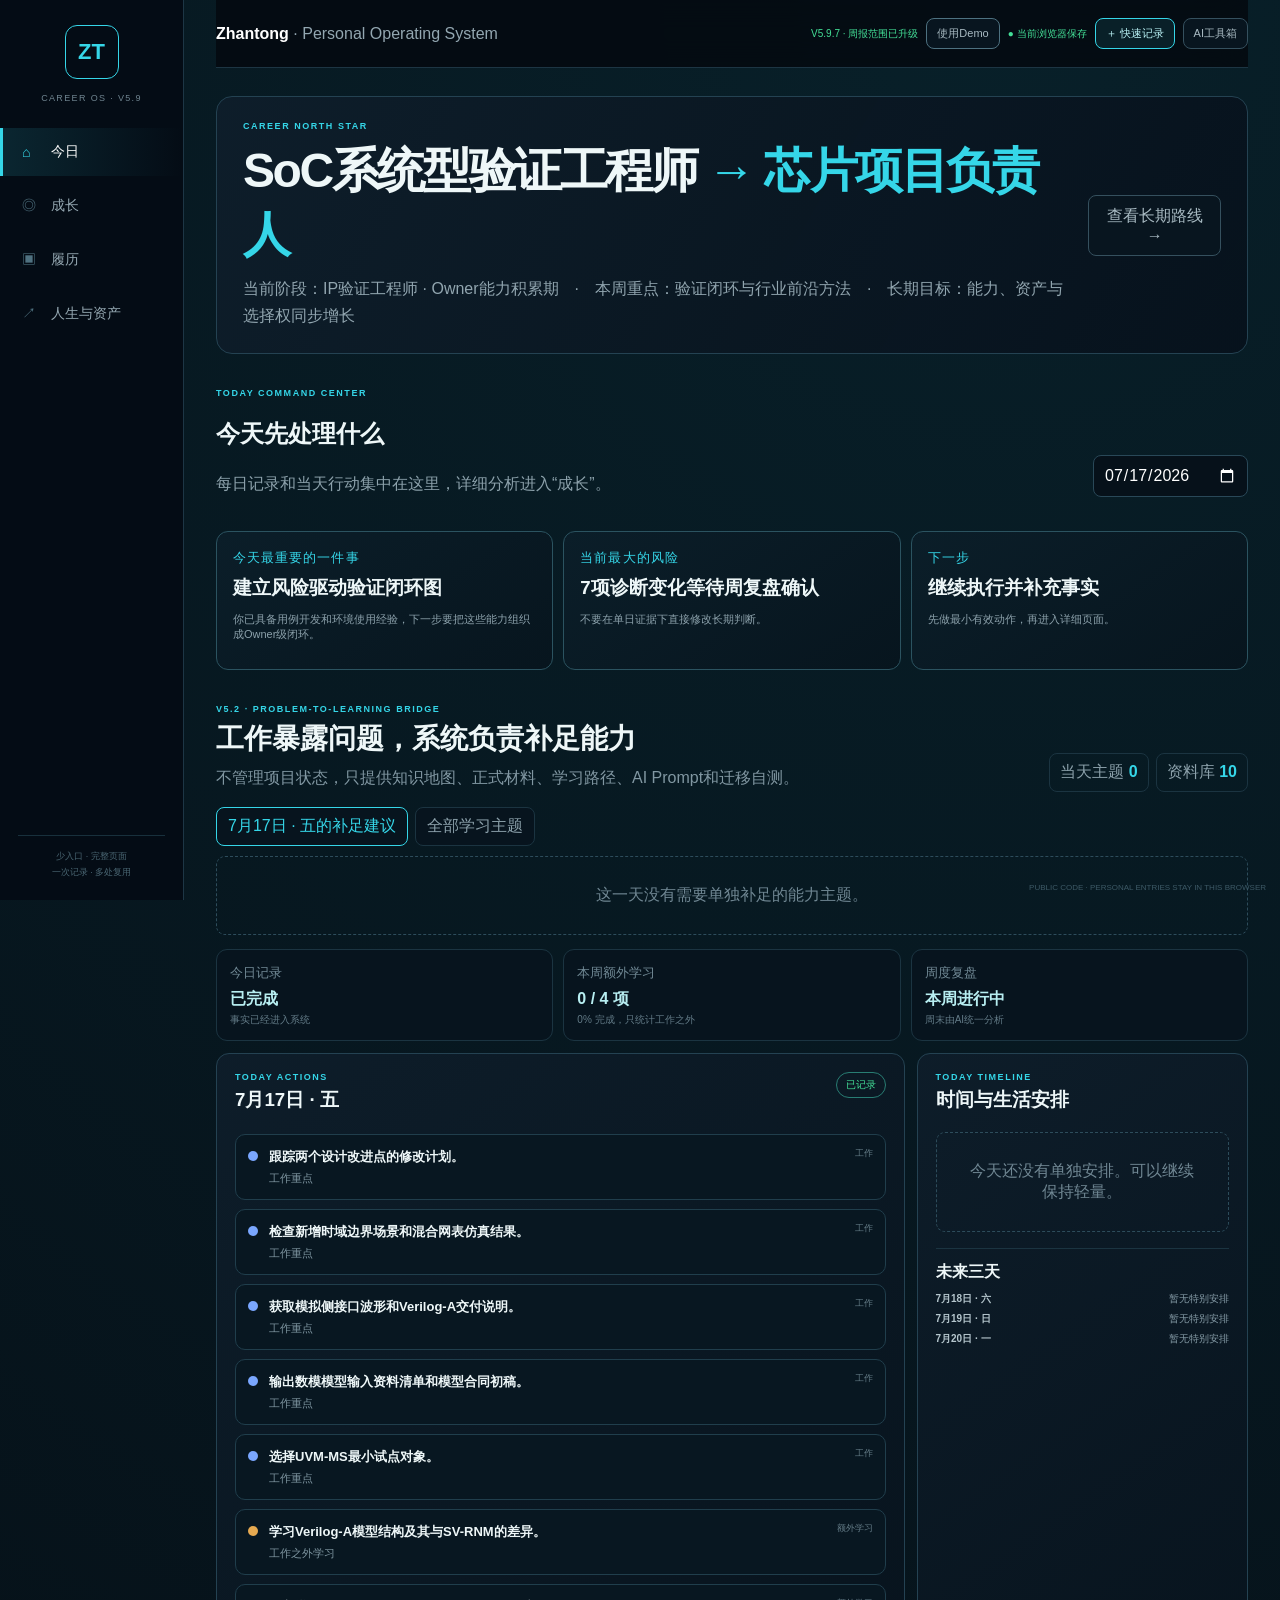
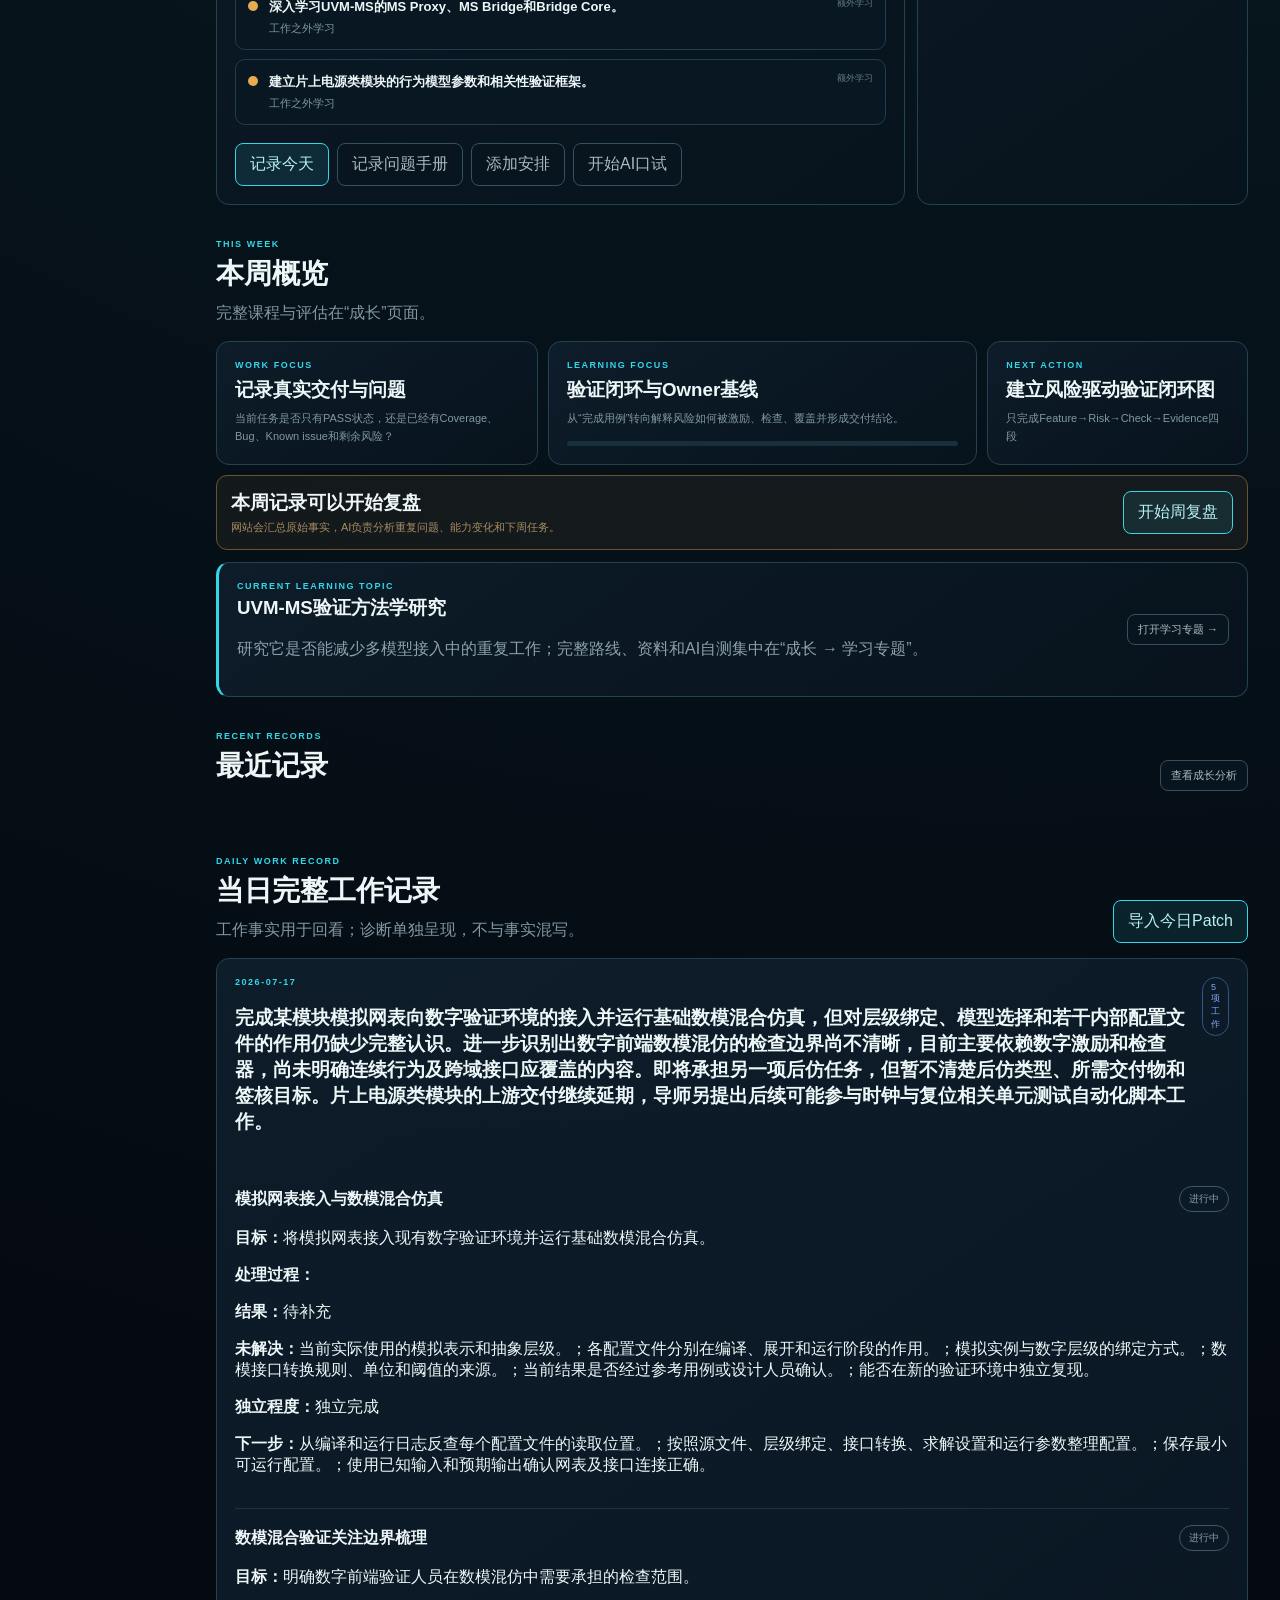
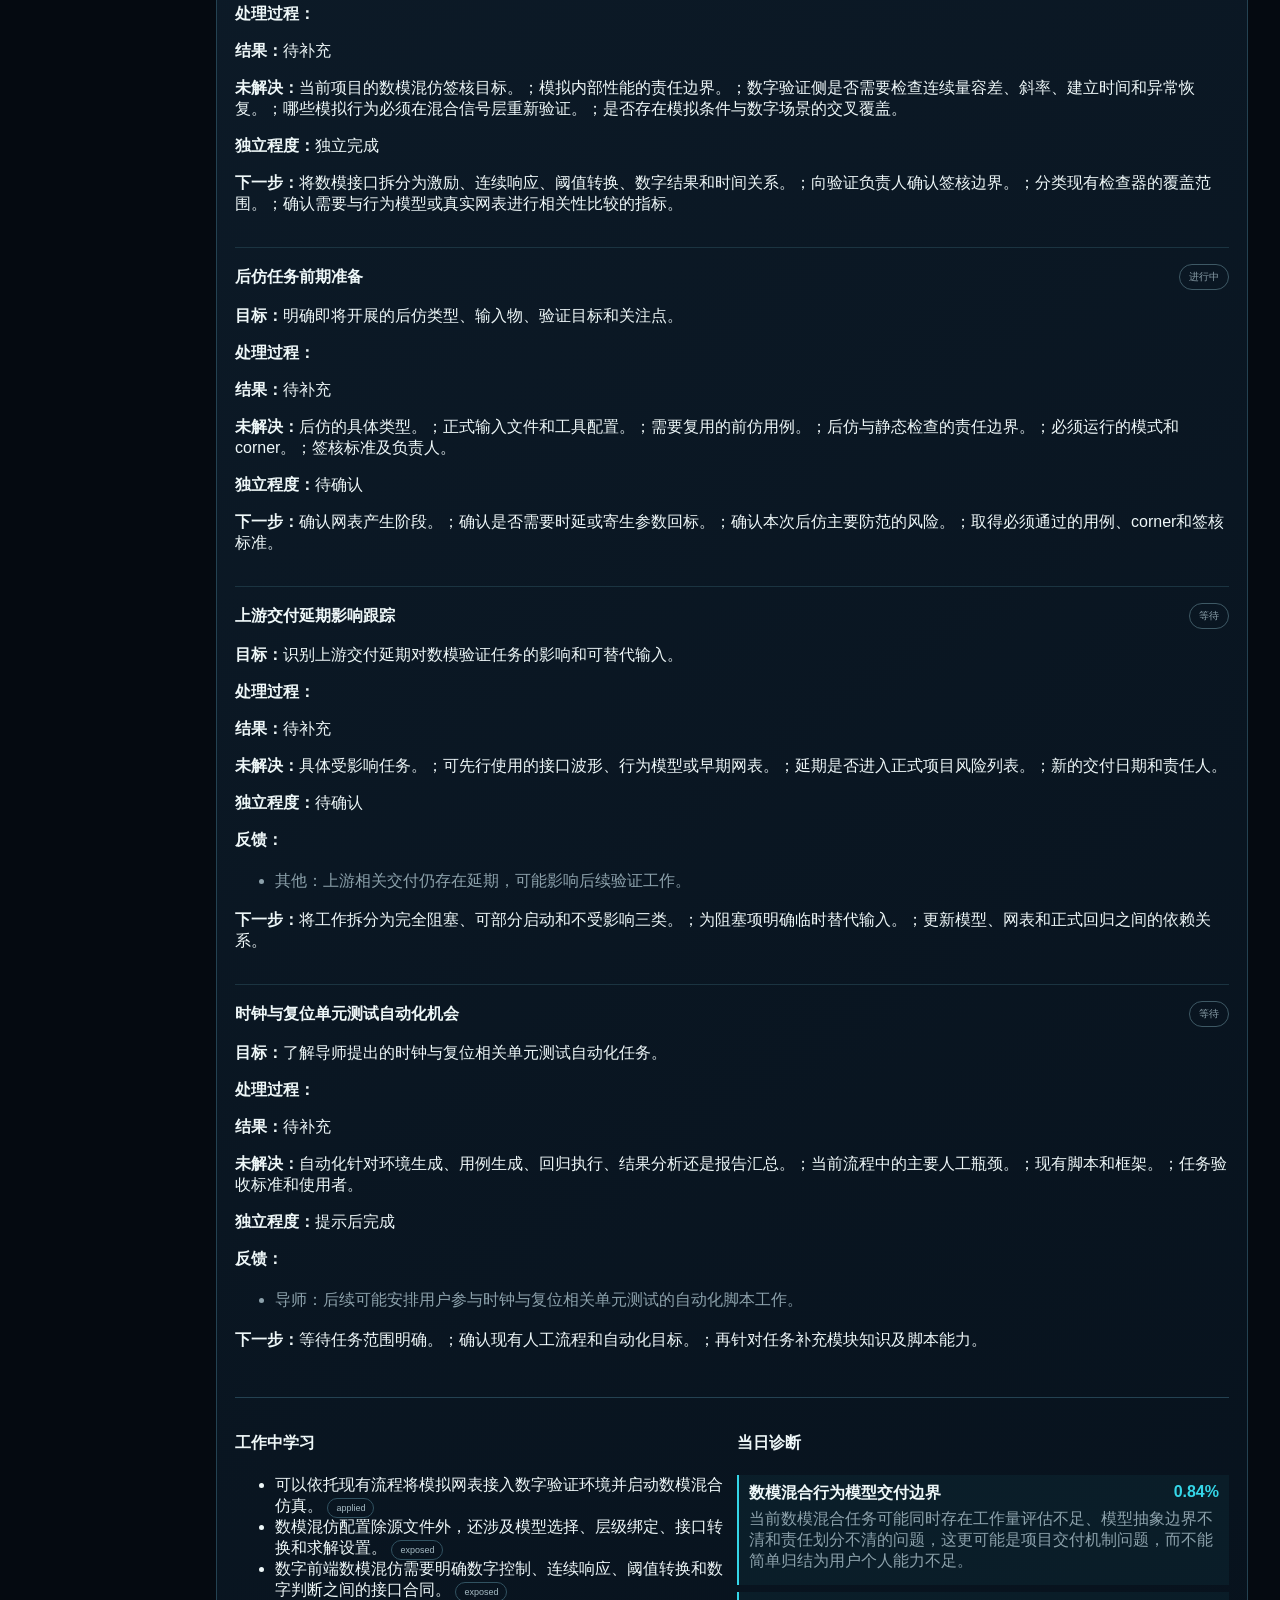
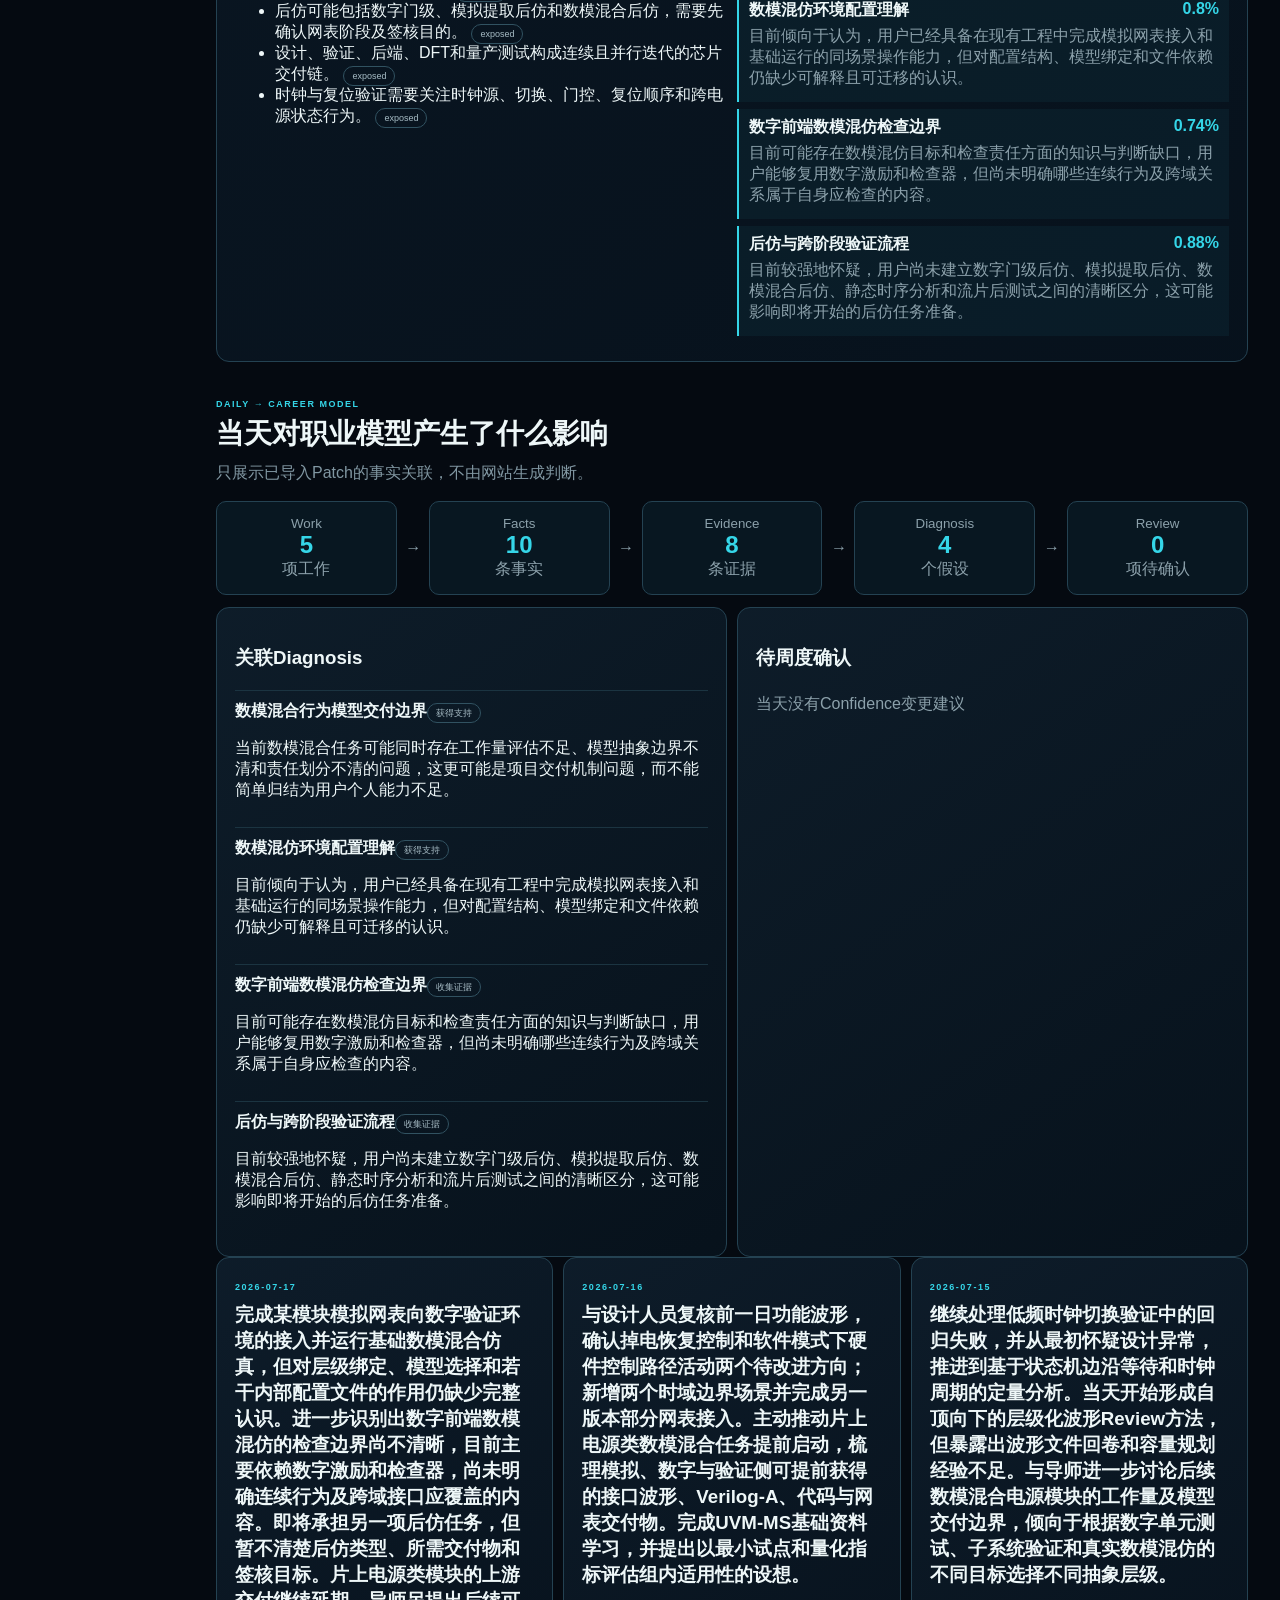
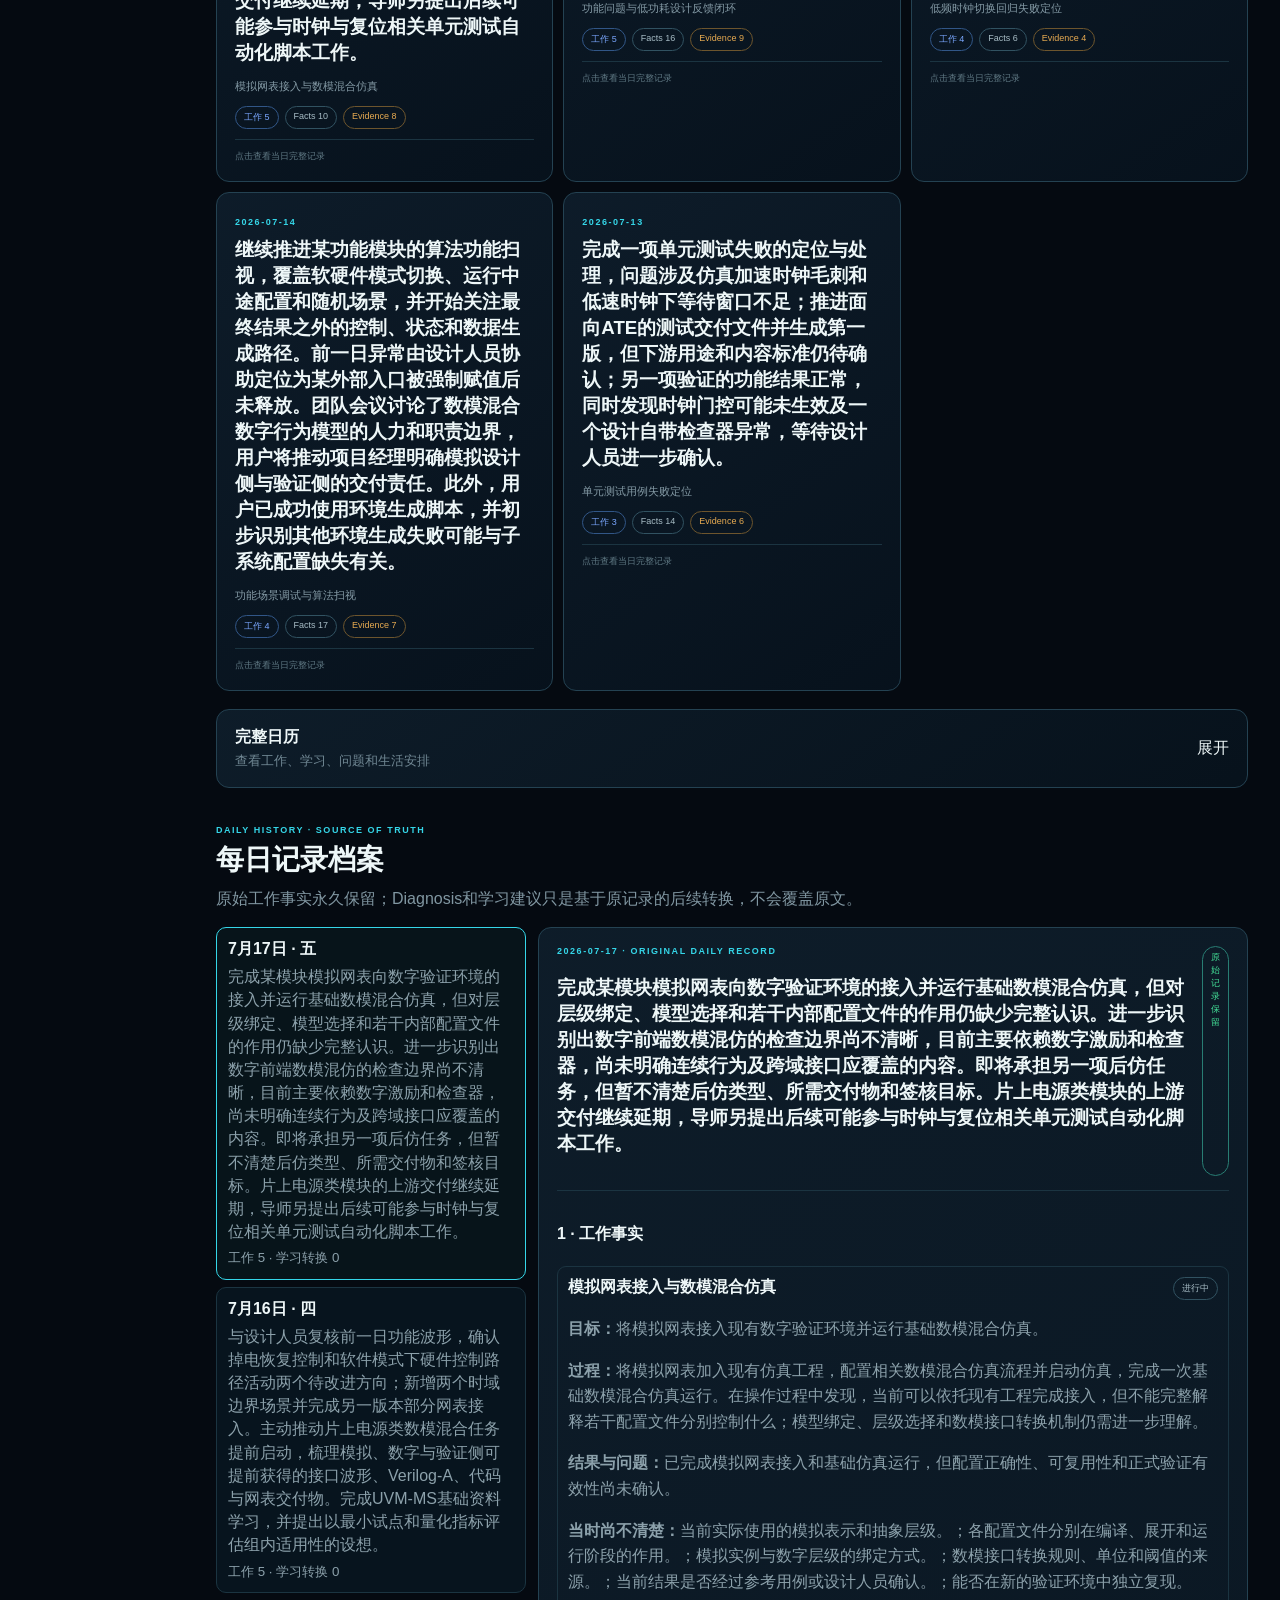
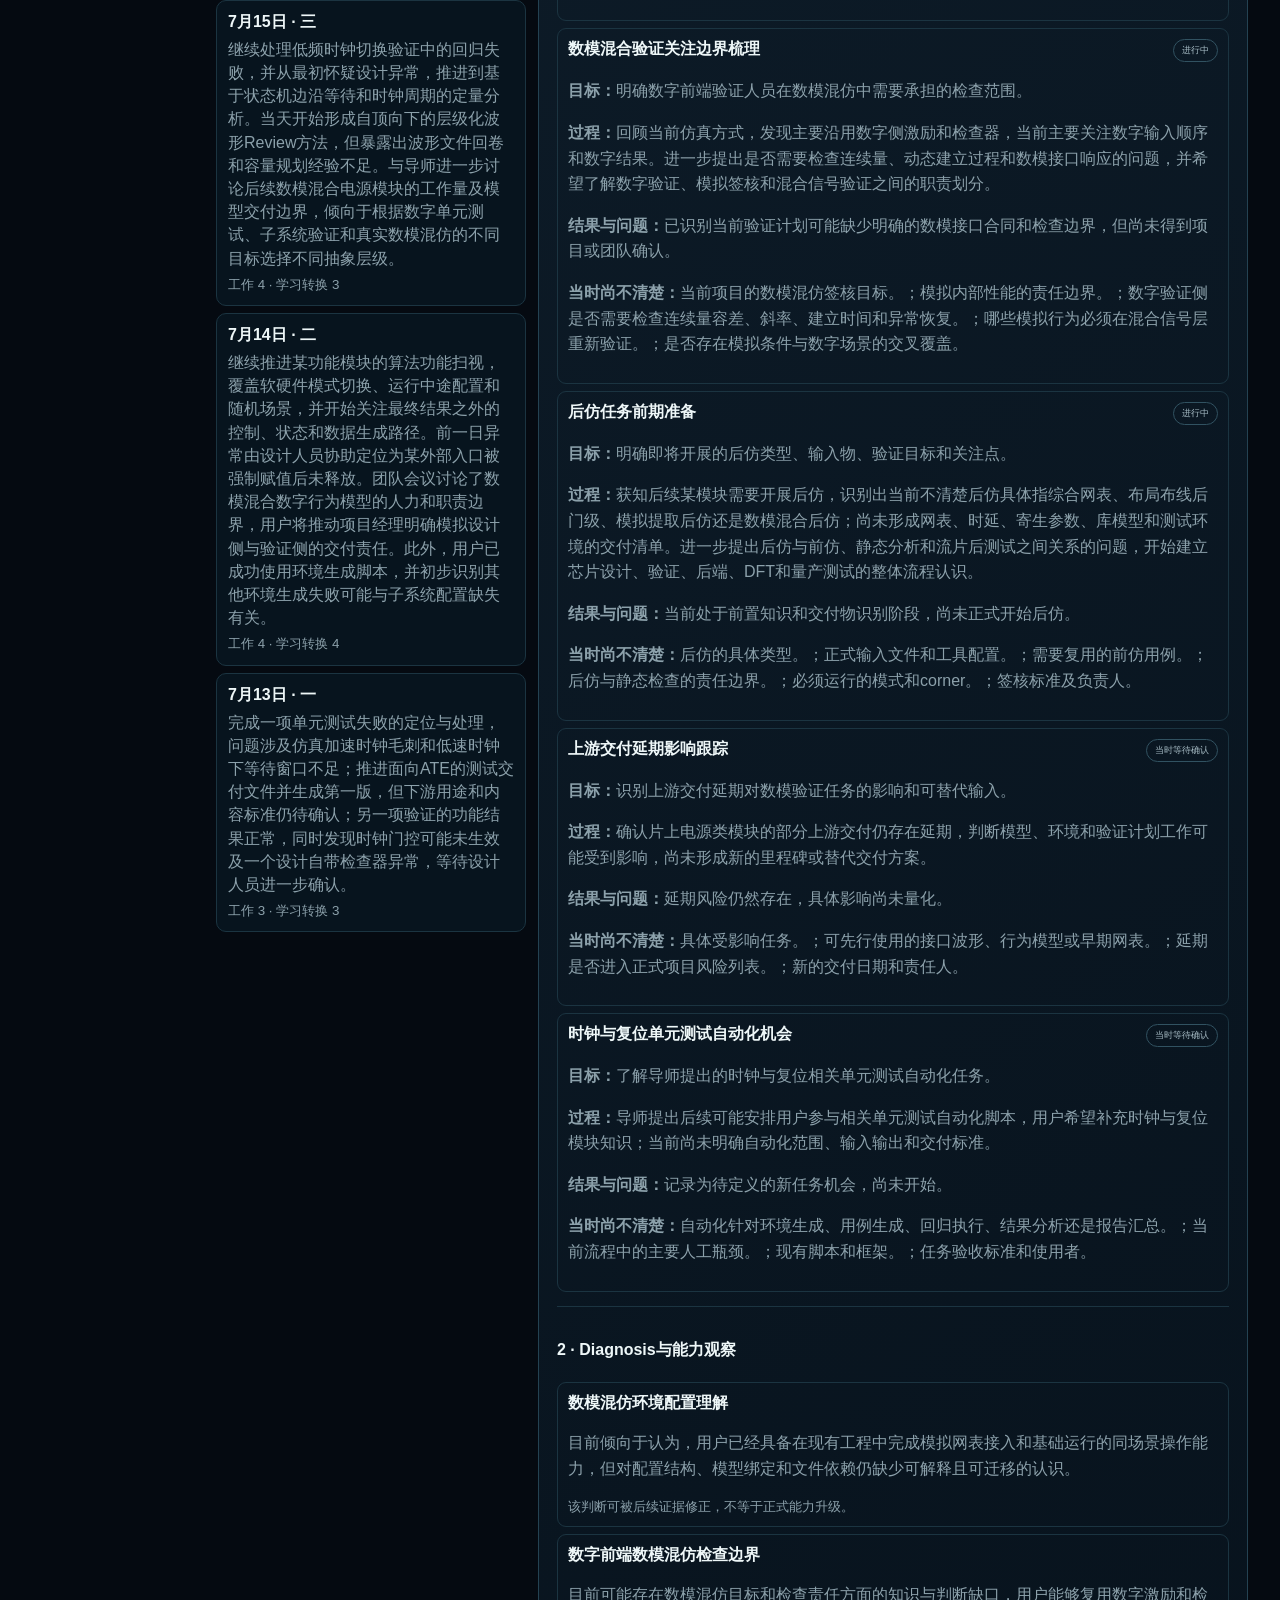
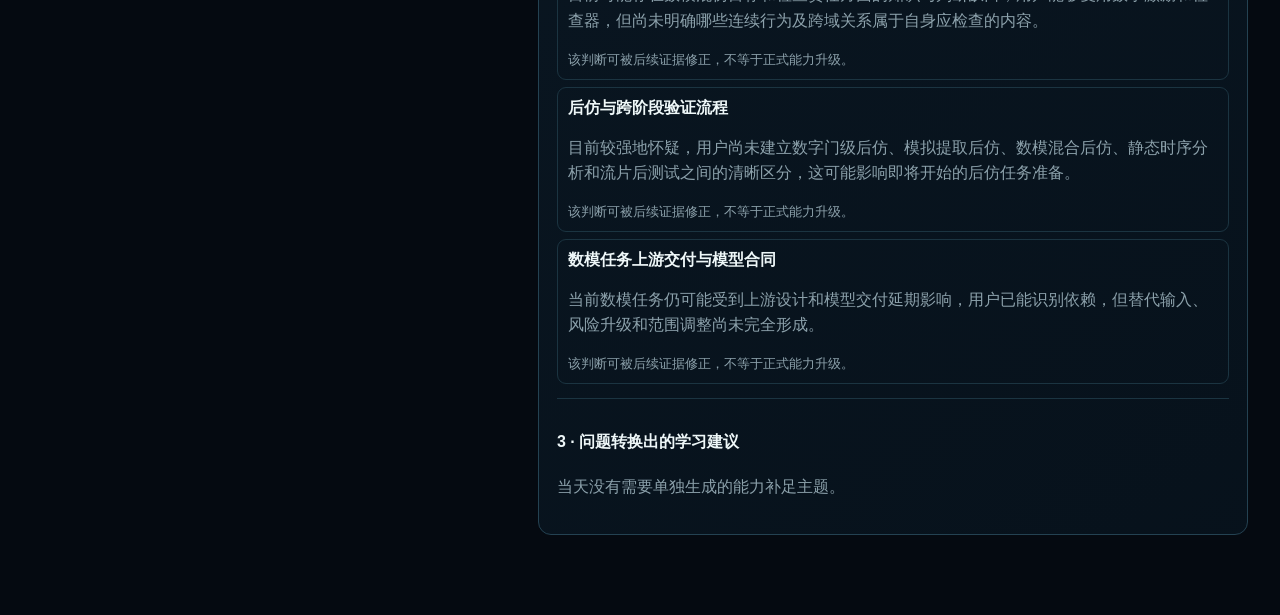
==== commit c1f7000c: "Build V5.10 verification mastery navigation" ====
--- a/career-roadmap/index.html
+++ b/career-roadmap/index.html
@@ -4477,5 +4477,296 @@
 })();
 
 </script>
+<script data-source="curriculum/v510-verification-mastery-data.js">
+(function(){
+const M=(id,type,title,url,source,authority,whyRead,readSections,keyQuestions,limits,lastVerified='2026-07-19')=>({id,type,title,url,source,authority,whyRead,readSections,keyQuestions,limits,lastVerified,status:'verified'});
+const I=(role,relationship,receive,provide,questions,boundary)=>({role,relationship,receive,provide,questions,boundary});
+const C=(id,index,title,cn,purpose,lecture,verificationRelation,interactions,readingIds,knowledgeFiles,guidedQuestions,seniorLens=[],toolWalkthrough=[])=>({id,index,title,cn,purpose,lecture,verificationRelation,interactions,readingIds,knowledgeFiles,guidedQuestions,seniorLens,toolWalkthrough,assessment:{status:'locked',note:'先完成讲义、阅读导览、知识文件和示例学习，再进入Assessment。'}});
+
+const sources={
+ bash:M('src-bash','官方手册','GNU Bash Reference Manual','https://www.gnu.org/software/bash/manual/','GNU Project','core','建立Shell语法、pipeline、重定向、条件、循环、函数和job control的正式语义。',['Shell Syntax','Pipelines','Redirections','Shell Scripts','Job Control'],['命令由Shell如何解析和展开？','exit status怎样沿pipeline传播？','quoting错误为什么会破坏脚本？'],'手册是语义基准，不代表公司集群环境或默认Shell配置。'),
+ git:M('src-git','官方文档','Git Reference and Tutorial','https://git-scm.com/docs','Git Project','core','掌握版本、diff、branch、restore、log和bisect等验证工程高频能力。',['gittutorial','giteveryday','git-diff','git-log','git-bisect'],['怎样保存可复现变更？','怎样比较两个配置版本？','怎样定位first bad commit？'],'Git工作流因团队而异，课程只讲通用模型和安全操作。'),
+ vcs:M('src-vcs','厂商官方','VCS Functional Verification Solution','https://www.synopsys.com/verification/simulation/vcs.html','Synopsys','core','理解VCS的编译、运行、覆盖率、X传播、性能和Verdi集成能力类别。',['Performance and Capacity','Advanced Simulation Technologies','Planning Coverage and Execution'],['哪些功能属于compile time，哪些属于runtime？','Debug Build和Performance Build为什么要分开？','如何确认高级功能真正生效？'],'产品页不能替代授权用户手册；具体选项必须按本地版本-help和内部封装核对。'),
+ verdi:M('src-verdi','厂商官方','Verdi Automated Debug System','https://www.synopsys.com/verification/debug/verdi.html','Synopsys','core','理解波形、源代码、原理图、UVM、Assertion、Temporal Flow、AMS和Verification Management能力。',['Core Debug','Testbench Debug','AI-Based Advanced Debug','Verification Management'],['如何从现象追到first divergence？','何时使用波形比较而非逐信号观察？','事务、日志和RTL怎样对齐？'],'功能可用性取决于许可证和版本；课程不假设所有高级App均可用。'),
+ verdiVms:M('src-verdi-vms','厂商官方','Verdi Verification Management System','https://www.synopsys.com/verification/debug/verdi-vms.html','Synopsys','reference','理解compile、regression execution、data collection、reporting、coverage aggregation的统一管理思路。',['About Verdi VMS','Key Benefits'],['回归数据应该怎样结构化？','Coverage、结果和计划怎样连接？'],'用于理解体系，不要求个人环境具备VMS。'),
+ xa:M('src-xa','厂商官方','PrimeSim XA FastSPICE','https://www.synopsys.com/implementation-and-signoff/ams-simulation/primesim-xa.html','Synopsys','core','理解XA作为FastSPICE引擎在SRAM、Custom Digital和Mixed-Signal验证中的定位，以及性能与精度取舍。',['Product Overview','PrimeWave Integration'],['XA解决什么问题？','它与VCS数字仿真怎样分工？','性能、收敛和精度如何权衡？'],'公开产品页不提供公司内部deck、模型库和命令封装细节。'),
+ opentitan:M('src-opentitan-dv','开源方法学','OpenTitan Verification Methodology','https://opentitan.org/earlgrey_1.0.0/book/doc/contributing/dv/methodology/index.html','OpenTitan','core','学习公开项目如何连接testplan、regression、coverage、pre-verified submodules和closure。',['Testplan','Regression','Coverage','Coverage Closure'],['Coverage回答的真正问题是什么？','pre-verified模块如何处理？','未覆盖项怎样关闭或waive？'],'这是一个公开项目的方法，不代表所有公司统一流程。'),
+ uvmms:M('src-uvmms','官方标准','UVM Mixed-Signal 1.0','https://www.accellera.org/downloads/standards/uvm-ms','Accellera','reference','理解UVM-MS如何扩展数字UVM并连接class-based与structural AMS环境。',['Overview','Current Release','Standard Files'],['标准解决了哪些结构复用问题？','哪些模型、精度和工具问题仍需工程师处理？'],'UVM-MS不自动生成模型、不自动加速网表，也不保证工具完整支持。'),
+ vams:M('src-vams','官方标准','Verilog-AMS 2023','https://www.accellera.org/downloads/standards/v-ams','Accellera','reference','学习analog/mixed-signal行为语言、discipline、nature和接口语义的正式来源。',['Language Overview','Disciplines','Connect Modules','Analog Behavior'],['logic、real和electrical怎样交互？','connect rule包含哪些假设？'],'语言语义正确不等于模型具有足够准确性。'),
+ ucis:M('src-ucis','官方标准','Unified Coverage Interoperability Standard','https://accellera.org/downloads/standards/ucis','Accellera','reference','理解覆盖率数据互操作和数据库化管理的标准背景。',['Standard Overview'],['覆盖率数据为什么需要统一Schema？','工具数据库与验证计划怎样连接？'],'不要求直接实现UCIS接口。'),
+ samsungClock:M('src-samsung-clock','公开行业案例','Robust Verification of Clock Tree Network using Clock Monitor Integrated by ACRMG','https://dvcon-proceedings.org/wp-content/uploads/1069.pdf','Samsung Semiconductor · DVCon','frontier','研究公开团队如何用Clock Monitor和自动Reference Model Generator处理复杂Clock Tree动态验证。',['Abstract','Methodology','Clock Monitor','Automation and Results'],['哪些输入适合Metadata或结构自动生成？','动态Clock行为怎样形成统一Monitor？','新增自动化的维护成本是什么？'],'只能证明该公开团队展示过此方法，不能推断Samsung所有项目均采用。'),
+ nxpReset:M('src-nxp-reset','公开行业案例','Reset Sweep Verification for Elimination of Reset Domain Crossing Blind Spots','https://dvcon-proceedings.org/wp-content/uploads/1084-Reset-Sweep-Verification-for-Elimination-of-Reset-Domain-Crossing-Blind-Spots-in-Design.pdf','NXP Semiconductors · DVCon 2025','frontier','研究传统RDC检查之外，如何通过随机流量和Reset相位Sweep暴露动态盲区。',['Problem Statement','Verification Methodology','Results'],['为什么固定Reset时刻不足？','动态Sweep与静态RDC怎样互补？','怎样把一次Silicon bug转化为方法？'],'案例适用条件依赖具体Reset架构，不能直接复制参数和规模。'),
+ pssAte:M('src-pss-ate','公开行业案例','Accelerating Device Sign-off through a Unified Environment for DV, Silicon Validation and ATE with PSS','https://dvcon-proceedings.org/wp-content/uploads/1085.pdf','Advantest · Qualcomm · Cadence · DVCon 2025','frontier','研究测试意图如何跨Design Verification、Silicon Validation和ATE复用。',['Problem','Unified Environment','PSS Reuse','Results'],['哪些Stimulus可复用？','哪些Checker和适配层必须变化？','跨阶段复用怎样管理平台差异？'],'不能由单一案例推断PSS适合所有项目或能消除平台专用开发。'),
+ aiRegression:M('src-ai-regression','公开行业案例','A Novel AI-ML Regression Flow for SoC Verification','https://dvcon-proceedings.org/wp-content/uploads/1132.pdf','DVCon 2025','frontier','分析AI/ML用于Regression分类与周转优化时需要的数据、标签和工程边界。',['Problem','Flow','Data','Results'],['自动Triage依赖什么Schema？','误分类怎样被控制？','AI如何保留人工确认？'],'收益来自具体数据和流程，不能直接外推到不同团队。'),
+ triageRf:M('src-triage-rf','公开行业案例','Automating Regression Triage in Design Verification Using AI-Based Random Forest Models','https://dvcon-proceedings.org/document/automating-regression-triage-in-design-verification-using-ai-based-random-forest-models/','DVCon 2025','frontier','学习Failure Signature、特征工程、分类和人工复核之间的关系。',['Paper Overview','Method','Evaluation'],['日志需要怎样结构化？','错误Signature如何避免过拟合？','如何评价false triage？'],'作为高级案例，不作为初学者Regression基础流程的替代。')
+};
+
+const crossStage=[
+ C('vem-a1',1,'Product、Architecture与Verifiability','产品需求、架构与可验证性','理解验证为何应在RTL之前参与，并建立Requirement→Risk→Observable的早期接口。',
+ ['产品目标、架构约束与验证目标的区别','功能、性能、功耗、可靠性和可测性需求','可控性、可观察性与完成条件','不可验证需求和模糊需求识别','Architecture Review中的验证问题'],
+ ['验证负责把抽象需求转为可观察风险，而不是替架构师做产品取舍。','验证可以提前暴露缺少状态、错误码、超时和恢复定义的问题。','某些性能和硅后目标只能建立代理证据，不能在RTL阶段独立签核。'],
+ [I('系统架构师','确认系统目标、模块边界和异常策略','Feature、性能、功耗和安全目标','风险分解、可验证性问题和观察需求',['完成条件是什么？','失败怎样被发现？','哪些目标只有硅后可确认？'],'产品取舍和最终架构由架构Owner决定。'),I('Firmware/Software','确认软件可见行为和配置顺序','寄存器、Interrupt、Boot和恢复需求','硬件可观察性、非法顺序和超时风险',['软件如何知道操作完成？','错误状态怎样清除？'],'验证不替软件团队定义产品软件策略。')],
+ ['src-opentitan-dv'],['Architecture-to-Verification Map','Verifiability Review Checklist','Requirement Clarification Question Bank','System Risk Decomposition Guide'],
+ ['一个Feature的完成证据是什么？','若无法直接观察内部状态，怎样建立间接证据？','哪些需求应在设计前补充而不是在Testbench中猜测？'],
+ ['资深验证工程师先审查Requirement是否可判定，再讨论Case数量。']),
+ C('vem-a2',2,'Microarchitecture、RTL与Design Review','微架构、RTL与设计Review','从状态、优先级、并发、异常和恢复角度理解设计，并建立DV参与Design Review的方法。',
+ ['Microarchitecture如何映射到状态机、数据通路和控制协议','Spec、Microarchitecture和RTL差异','Reset默认状态、非法输入和同时事件','中途打断、超时和恢复','设计内部Assertion与外部Checker边界'],
+ ['验证关注设计是否清晰、可控、可观察和可判定。','验证可以提出状态和优先级风险，但不替设计Owner决定实现。','Design Review的目标是提前减少环境猜测和后期返工。'],
+ [I('RTL设计工程师','确认实现语义和边界','状态图、时序、优先级、异常说明','风险场景、可观察性需求和Review意见',['同时事件谁优先？','Reset或Power事件如何打断流程？','非法输入如何恢复？'],'实现选择和设计修改由设计Owner负责。')],
+ ['src-opentitan-dv'],['Design Review from DV Perspective','State and Priority Review Template','Observability and Controllability Checklist','Spec–RTL Difference Log'],
+ ['模式名称为什么不足以写Checker？','怎样区分设计行为和验证假设？','哪些内部状态值得增加可观察接口？'],
+ ['资深工程师会把每个状态转换写成前置条件、触发、输出、打断和恢复。']),
+ C('vem-a3',3,'IP、Subsystem与SoC集成','IP、子系统与SoC验证层级','理解不同验证层级新增的证据、依赖和风险，而不是把更高层级当作重复运行。',
+ ['IP UT、Subsystem和SoC验证的控制力与观察性','Integration Contract和Interface Ownership','地址、Interrupt、DMA、Clock、Reset、Power和Firmware依赖','Error Propagation和End-to-end路径','版本兼容、IP复用和Change Impact'],
+ ['验证需要判断风险最适合在哪一层主责。','更高层级验证新增的是集成、软件和系统状态证据。','已签核IP仍可能因配置、连接、版本或系统协议在SoC层失败。'],
+ [I('SoC集成团队','确认连接、地址、Clock/Reset/Power和版本','集成清单、顶层接口和系统约束','接口合同检查、End-to-end场景和集成风险',['哪个团队拥有接口？','版本组合是否受支持？'],'顶层连接和发布版本由集成Owner决定。'),I('系统验证/Firmware','确认真实系统场景','软件流程和系统依赖','可复用刺激、检查点和失败归因',['IP级通过为系统场景提供了什么保证？'],'系统性能和软件策略需共同签核。')],
+ ['src-opentitan-dv'],['IP–Subsystem–SoC Responsibility Matrix','Integration Contract Template','End-to-End Path Map','Change Impact Analysis Guide','Integration Failure Taxonomy'],
+ ['什么风险应留在IP层，什么风险必须上移？','多个层级都通过是否构成独立证据？','Pre-verified模块如何减少重复又保留系统检查？'],
+ ['资深工程师按风险分层，而不是按组织边界机械拆Case。']),
+ C('vem-a4',4,'Synthesis、STA与Timing Constraints','综合、STA与约束素养','理解逻辑综合和静态时序如何改变验证对象，并建立DV与STA协作语言。',
+ ['综合对RTL结构的转换','Clock、generated clock、false path和multicycle path','STA的路径、corner和约束模型','STA与动态仿真的能力边界','Timing Exception和SDF后仿的关系'],
+ ['验证无需成为STA工程师，但必须理解时钟、模式和例外如何影响动态场景。','STA clean不证明功能序列正确；仿真通过也不证明所有路径时序收敛。','Timing Exception可能隐藏真实功能路径，也可能是合法架构意图。'],
+ [I('综合/STA工程师','确认时钟、约束、例外和后仿输入','Netlist、SDF、时序报告和约束说明','功能模式、Testbench假设和动态失败证据',['哪些Clock和Mode有效？','例外适用于什么条件？'],'时序Sign-off由STA和实现Owner负责。')],
+ ['src-vcs'],['DV–STA Interaction Guide','Timing Constraint Literacy Note','STA vs Simulation Capability Matrix','Timing Exception Review Questions'],
+ ['为什么STA和GLS不能互相替代？','错误约束会怎样制造假安全或假失败？','验证如何确认后仿使用正确corner？'],
+ ['资深工程师把“Timing问题”继续拆成约束、结构、库、SDF、环境和真实功能相位。']),
+ C('vem-a5',5,'DFT、Scan与Test Mode','DFT、Scan与可测试性','理解DFT如何改变设计和Clock/Reset/Memory行为，以及功能验证与结构测试的责任边界。',
+ ['Scan insertion、MBIST、LBIST和test mode','Controllability与Observability','DFT override、scan clock和reset','功能模式与测试模式','DFT逻辑对GLS和硅后测试的影响'],
+ ['验证可能负责测试模式基本功能、override和Clock/Reset行为。','ATPG pattern生成和制造测试覆盖率不是普通功能DV的主责。','DFT引入的Mux、控制和复位路径可能需要动态检查。'],
+ [I('DFT工程师','确认测试模式、override和Pattern边界','DFT spec、mode配置和测试接口','功能冲突场景、GLS环境反馈和可观察性问题',['哪些DFT逻辑需要功能仿真？','哪些结论由ATPG或结构工具主责？'],'制造测试覆盖和Pattern签核由DFT/测试团队负责。')],
+ ['src-pss-ate'],['DV–DFT Responsibility Map','Test Mode Verification Guide','DFT Interaction Checklist','Scan/MBIST Terminology Note'],
+ ['为什么test mode不能直接沿用功能模式假设？','DFT override如何影响Clock和Reset？','哪些失败可能来自测试程序而不是DUT？']),
+ C('vem-a6',6,'Place & Route、Extraction与Post-Simulation','后端实现、提取与后仿','理解Gate、SDF、寄生和Extracted Netlist带来的新风险，并形成后仿Intake素养。',
+ ['P&R和寄生提取的目的','Gate Netlist、SDF、SPEF/DSPF和Extracted Netlist','Digital GLS、Analog Post-layout和AMS Post-layout','初始化、X、PVT、Library和版本匹配','高价值后仿场景和结果边界'],
+ ['验证负责确认仿真输入、测试意图、检查和结果，而不是独立签核物理实现。','后仿应针对实现阶段新增风险，不应无差别复制全部RTL Regression。','配置正确性必须通过日志、annotation、binding和参考场景证明。'],
+ [I('后端/P&R','确认实现版本、寄生和网表阶段','Post-route Netlist、SDF、寄生和实现说明','高价值场景、动态失败和版本问题',['网表属于哪个阶段？','SDF和Library是否匹配？'],'物理收敛由实现团队签核。'),I('模拟设计/模型负责人','确认Extracted模型和PVT','Verilog-A、Extracted Netlist、模型说明','接口场景、Measurement和差异报告',['模型有效范围是什么？','哪些指标由模拟Sign-off主责？'],'模拟内部性能签核不能由数字DV替代。')],
+ ['src-vcs','src-xa','src-vams'],['Post-Simulation Intake Checklist','Backend Deliverable Map','Netlist–SDF–Library Compatibility Matrix','Post-layout Verification Responsibility Map','Cross-stage Model Matrix'],
+ ['后仿主要防什么风险？','怎样证明SDF和模型真正加载？','模型差异和DUT差异如何区分？']),
+ C('vem-a7',7,'Firmware与HW/SW Co-verification','固件、软件与软硬件协同验证','理解软件如何驱动硬件状态，并建立寄存器、Boot、Interrupt、Error和Power的协同验证方法。',
+ ['寄存器配置、Boot和初始化顺序','Polling、Interrupt、Timeout和状态清除','软件场景与寄存器级定向Test的差异','Simulation、Virtual Platform、Emulation和FPGA','HW/SW Failure Attribution'],
+ ['验证需要把软件可见行为转成硬件检查和系统场景。','真实软件可能暴露顺序、并发和恢复问题。','软件失败可能来自硬件、文档、驱动、模型或平台。'],
+ [I('Firmware/Driver','确认配置、状态和恢复语义','软件流程、寄存器序列和错误处理','硬件行为说明、仿真场景和失败证据',['软件如何判断硬件完成？','状态位是否读清或写清？'],'软件实现和产品策略由软件团队负责。')],
+ ['src-verdi'],['Hardware–Software Interaction Map','Firmware-visible Behavior Checklist','Software Scenario Verification Guide','HW/SW Failure Attribution Tree'],
+ ['寄存器Case通过为什么仍可能软件失败？','Interrupt与Polling需要哪些不同检查？','Boot和Power状态怎样影响验证环境？']),
+ C('vem-a8',8,'Closure、Sign-off与Tape-out','验证闭环、签核与流片决策','理解Test、Coverage、Bug、Waiver、Regression和剩余风险如何形成可审计交付结论。',
+ ['Testplan和Requirement Closure','Code/Functional/Assertion Coverage','Regression稳定性和Failure分类','Bug、Waiver、Known Issue和Remaining Risk','Go、Conditional Go和No-go','五分钟验证状态沟通'],
+ ['验证提供证据和建议，但最终风险接受权可能属于项目或设计Owner。','全Case Pass不等于环境、Checker和Coverage可信。','Sign-off必须说明已证明、未证明和依赖假设。'],
+ [I('Verification Lead/Project Manager','同步完成度、风险和决策','项目门槛、Deadline和资源约束','证据矩阵、剩余风险和建议',['当前最大未证明风险是什么？','还有更晚的检测机会吗？'],'项目取舍和风险接受由相应Owner决定。')],
+ ['src-opentitan-dv','src-verdi-vms','src-ucis'],['Verification Closure Dossier','Sign-off Evidence Matrix','Remaining Risk Register','Go/Conditional Go/No-go Guide','Five-minute Verification Status Template'],
+ ['为什么Coverage数字不能单独Sign-off？','Waiver需要哪些字段？','哪些证据共享同一环境假设？'],
+ ['资深工程师汇报“证据、盲区和建议”，不是只汇报Case数量。']),
+ C('vem-a9',9,'Silicon Bring-up、IPTEST与ATE','硅后Bring-up、IPTEST与ATE交互','理解Pre-silicon验证如何与Silicon Validation、ATE和Failure Analysis形成反馈闭环。',
+ ['Silicon Bring-up、IPTEST和ATE的目标差异','Pattern、Vector、Expected Result和Test Program','Pre-silicon Test Intent复用','Silicon Correlation和Failure Backtrace','Telemetry、可观察性和下一代验证改进'],
+ ['验证可以提供测试意图、参考行为和复现环境。','ATE失败不自动等于RTL Bug；Pre-silicon通过也不保证测试平台配置正确。','硅后结果可以校准模型、Checker、Coverage和风险优先级。'],
+ [I('Silicon Validation/Lab','复现硅后行为和对比仿真','Lab条件、日志、测量和失败样本','可复现Test、预期行为和候选原因',['实验条件能否在仿真中映射？','首次偏差出现在哪里？'],'硅后测量和平台控制由Lab团队负责。'),I('ATE/Product Test','交接测试意图和期望','Pattern、Test Program、量产条件和Fail Bin','参考向量、接口监控和Failure Backtrace',['失败是DUT、时序、模式还是程序？'],'量产测试程序和制造签核由测试团队负责。')],
+ ['src-pss-ate'],['Verification–DFT–ATE Responsibility Map','IPTEST and ATE Terminology Guide','Verification-to-ATE Handoff Guide','Silicon Failure Backtrace Tree','Silicon Correlation Evidence Map'],
+ ['哪些Stimulus可跨DV和ATE复用？','为什么Checker通常需要平台适配？','硅后发现应怎样回流到下一代VPlan？'])
+];
+
+const toolchain=[
+ C('vem-b1',1,'Linux与Shell for Verification','Linux、Shell与命令行工程能力','围绕验证任务系统学习文件、进程、日志、远程任务和可靠脚本。',
+ ['文件系统、权限、链接和环境变量','stdin/stdout/stderr、pipe、redirection和exit status','find/grep/sed/awk/sort/uniq/xargs/diff/tee','ps/top/free/lsof/jobs/nohup/ssh/rsync/tmux','Bash quoting、array、condition、loop、function、trap和并发'],
+ ['Linux能力用于理解和控制验证工作流，而不是独立的运维课程。','重点是查源文件、处理日志、监控资源、保存远程任务和批量分析结果。'],[],['src-bash'],['Linux for Verification Engineers','Command Scenario Cookbook','Log Processing Recipes','Shell Script Reliability Guide','Linux Troubleshooting Decision Tree'],
+ ['怎样找到实际生效的filelist和宏？','怎样提取首个有效Error而不是日志最后一行？','怎样安全保存长时间远程任务？'],
+ ['资深工程师用Shell组合小工具，形成可重复命令链并检查exit status。'],
+ ['用find+grep追踪定义来源','用awk/sort/uniq聚类日志Signature','用du/df/lsof判断波形和磁盘问题','用tmux/nohup保存回归任务','用trap清理临时文件']),
+ C('vem-b2',2,'VCS Build、Run与Performance','VCS编译、运行、调试和性能','建立Compile—Elaboration—Run模型，并掌握不同Build类型和可复现运行方法。',
+ ['Filelist、Library、Macro、Parameter、Top和UVM版本','Compile option、Runtime plusarg、Seed、Timeout和Verbosity','Debug/Smoke/Coverage/GLS/AMS/Performance Build','Xprop、Assertion、Coverage、Save/Restore和SDF','Partition Compile、多核和Runtime Profile','日志、返回码、许可证和Crash分类'],
+ ['课程讲能力类别和诊断方法；具体命令以本机-help、授权文档和公司Wrapper为准。','任何高级功能都需要通过日志或报告确认真正生效。'],[],['src-vcs'],['VCS Build Taxonomy','VCS Compile–Run Option Map','VCS Log Reading Guide','Reproducible Simulation Manifest','Debug vs Performance Configuration Matrix','VCS Failure Catalogue'],
+ ['为什么所有Debug和Coverage功能不应永久打开？','怎样保存完整重现命令？','怎样区分Compile错误、Elaboration错误和Runtime错误？'],
+ ['资深工程师维护少量标准Build Profile，而不是每个Case临时拼命令。'],
+ ['构建最小Smoke命令','构建Full Debug配置','记录Seed/Plusarg/Version Manifest','确认SDF或Xprop生效','比较单核和多核Profile']),
+ C('vem-b3',3,'Verdi Navigation与高效Debug','Verdi波形、源代码、原理图与UVM调试','把Verdi从波形查看器升级为因果追踪和差分Debug平台。',
+ ['Source、Hierarchy、Waveform、Schematic和FSM导航','Driver/Load、Fanin/Fanout、Backward Trace和Temporal Flow','Marker、Measurement、Signal Group、Session和Bookmark','Waveform Compare和Two-run Difference','Assertion、X Source和Power-aware Debug','UVM Component、Phase、Objection、Sequence、Transaction、Factory和Config DB'],
+ ['工具技巧服务于假设驱动Debug，不替代根因模型。','波形、事务、日志和源码应按同一时间线对齐。'],[],['src-verdi'],['Verdi Navigation Guide','Hierarchical Debug Workflow','UVM Debug Guide','X and Assertion Debug Guide','Waveform Comparison Cookbook','Verdi Productivity Shortcut Cards'],
+ ['怎样从最后报错回到first divergence？','何时用Waveform Compare？','怎样避免一次性拉取过多信号？'],
+ ['资深工程师先定义候选原因和关键分叉点，再选择Verdi视图。'],
+ ['建立Top→Subsystem→Block Signal Group','保存可复用Session','比较Passing与Failing run','对齐UVM Transaction与RTL波形','追踪X和Assertion失败']),
+ C('vem-b4',4,'PrimeSim XA与AMS工具使用','PrimeSim XA、SPICE Deck与AMS联合仿真','理解XA输入Deck、模型、PVT、Transient、收敛和VCS联合仿真的工程使用。',
+ ['SPICE与FastSPICE定位','Netlist、Model Include、Parameter、Source和Load','Transient、Initial Condition、PVT和Measurement','Convergence、Warning、Performance和Accuracy','PrimeWave结果与层级查看','VCS数字侧与XA模拟侧的日志、Binding和Connect Rule'],
+ ['工具使用重点是确认实际模型、corner和仿真假设。','不收敛和数值问题不能直接归因于DUT。','公司模型库、Deck和封装不进入公开课程。'],[],['src-xa','src-vams'],['PrimeSim XA Concept Guide','SPICE Deck Reading Guide','Transient Simulation Guide','Convergence Troubleshooting Tree','PVT and Model Setup Checklist','VCS–XA Interaction Map'],
+ ['如何证明模型和corner真正加载？','Warning和Convergence失败怎样分类？','XA结果与数字Checker时间线怎样对齐？'],
+ ['资深工程师先缩小电路、输入和时间窗口，再调整求解设置。'],
+ ['阅读最小SPICE Deck','确认模型include与PVT','比较两次Transient结果','定位Convergence阶段','建立VCS/XA双日志对照表']),
+ C('vem-b5',5,'Regression Engineering','回归架构、执行与Failure Triage','把Regression理解为持续反馈系统，而不是批量跑Case。',
+ ['Smoke、Sanity、Nightly、Weekly和Sign-off层级','Test List、Seed、Parallelism、CPU/Memory/License和Timeout','Result Collection、First Error和Reproduction Manifest','Failure Signature、Clustering、Retry和Flaky','Runtime Trend、Dashboard、Retention和Baseline','Compile once/run many与配置缓存'],
+ ['回归的目标是快速提供可信反馈。','失败必须先按环境、DUT、Test、Model、Flaky和Unknown分类。','Rerun不能替代根因分析。'],[],['src-verdi-vms','src-opentitan-dv'],['Regression Architecture Guide','Regression Layer Specification','Failure Taxonomy','Reproduction Manifest','Triage Decision Tree','Flaky Test Management Guide','Regression Dashboard Schema'],
+ ['什么Fail应该立即人工处理？','怎样识别同一Signature？','什么时候Retry合理，什么时候掩盖问题？'],
+ ['资深工程师先聚类和定位变更，再逐个打开波形。'],
+ ['设计五层Regression','提取首个有效Error','生成完整重现命令','聚类模拟失败日志','设计Flaky判定和保留策略']),
+ C('vem-b6',6,'Coverage Collection与Closure','覆盖率运行、合并、分析与关闭','理解Code、Functional、Assertion和Requirement Coverage如何进入可审计Closure。',
+ ['Compile Instrumentation和Runtime Collection','Per-test Database、Merge、Report和Trend','Line/Branch/Toggle/FSM/Assertion/Functional/Cross','Test Contribution和Coverage Plateau','Exclude、Waiver、Unreachable和Coverage Hole','Coverage与Checker质量、Requirement和Risk的关系'],
+ ['Coverage不是“没有Bug”的证明，而是未证明空间的度量。','收集范围应服务于风险，避免无价值的全量覆盖拖慢仿真。','Waiver必须有原因、Owner、范围和复审条件。'],[],['src-opentitan-dv','src-ucis','src-vcs'],['Coverage Collection Guide','Coverage Metric Interpretation','Coverage Merge and Report Workflow','Coverage Hole Taxonomy','Waiver Review Template','Coverage Closure Dossier'],
+ ['为什么高Coverage仍可能验证质量低？','怎样判断Hole来自激励、采样、不可达还是模型？','单Test Coverage增量有什么价值？'],
+ ['资深工程师追问每个Bin对应的Requirement和Failure Mode。'],
+ ['构建Coverage Build','合并多Test数据库','比较Test贡献','分类Coverage Hole','设计Waiver记录']),
+ C('vem-b7',7,'Automation、Python、Make与Git','验证自动化和可复现工程','培养阅读、修改和开发小型工具的能力，连接Build、Regression、Coverage和报告。',
+ ['Make target、dependency和incremental build','Python subprocess、JSON/CSV、regex、logging和unit test','Configuration file、Schema和Report generation','Concurrency、Retry、Timeout和Idempotency','Git branch、diff、restore、log和bisect','自动化ROI：时间、错误、反馈和复用'],
+ ['自动化先标准化输入、输出和Failure Schema。','脚本必须可重现、可测试并能处理异常输入。','代码行数不是价值指标。'],[],['src-git','src-bash'],['Verification Automation Guide','Make Dependency Map','Python Log Parser Blueprint','Configuration Schema Guide','Git for Verification Engineers','Automation Value Card'],
+ ['哪些流程适合自动化，哪些必须人工Review？','怎样避免脚本吞掉真实失败？','怎样用git bisect思维定位引入版本？'],
+ ['资深工程师自动化重复决策前先定义Schema和验收标准。'],
+ ['写模拟Regression日志解析器','生成CSV/Markdown摘要','为脚本添加单元测试','比较两个配置版本','设计自动化前后基线'])
+];
+
+const senior=[
+ C('vem-c1',1,'Senior Verification Mental Model','资深验证工程师基本思维框架','展示资深工程师如何从风险、假设、证据和剩余盲区组织问题。',
+ ['Junior Case Thinking与Senior Risk Thinking','Feature、Failure Mode、Impact和Detectability','Facts、Hypotheses、Unknowns和Alternatives','Evidence Strength、Independence和Transfer','Fix、Prevention和Method Asset'],
+ ['资深思维不是更快猜到答案，而是更快建立可证伪问题结构。'],[],['src-opentitan-dv'],['Senior Verification Question Bank','Junior vs Senior Reasoning Cards','Evidence Boundary Notes','Method Asset Decision Guide'],
+ ['这个Feature承担什么风险？','当前结论依赖什么假设？','修复后怎样证明不再发生？'],
+ ['先定义未证明风险，再决定Test、Tool和Priority。']),
+ C('vem-c2',2,'Feature→Risk→Verification Strategy','从Feature到风险驱动验证','学习把功能列表转化为Failure Mode、系统影响和验证证据。',
+ ['Requirement、Intended Behavior和Failure Mode','System Impact、Propagation和Recovery','Controllability、Observability和Detectability','Most Dangerous Undetected Failure','Risk-based Priority和Latest Detection Point'],
+ ['Test Case是风险策略的实现，不是起点。'],[],['src-opentitan-dv'],['Feature-to-Risk Guide','Failure Mode Catalogue','Verification Risk Card','Risk Prioritization Matrix'],
+ ['哪个失败最危险且最难观察？','这个风险最晚可以在哪个阶段发现？','哪种方法能提供主证据？'],
+ ['资深工程师优先保护高影响、低可检测和晚发现的风险。']),
+ C('vem-c3',3,'Facts、Hypotheses与Alternative Explanations','事实、假设与替代解释','建立可审计推理，避免把相关性、报错位置或修复后通过当作根因证明。',
+ ['Observed Fact、Interpretation、Unknown和Assumption','Supporting、Counter和Neutral Evidence','Alternative Explanation','Correlation、Causality和First Effective Evidence','Minimum Discriminating Experiment'],
+ ['Debug结论必须说明反对证据和替代解释。'],[],[],['Evidence Reasoning Handbook','Hypothesis Table','Alternative Explanation Prompt','Minimal Discriminating Experiment Template'],
+ ['什么证据能区分两个候选原因？','谁掌握更多实现信息？','修改后通过是否可能有其他解释？'],
+ ['资深工程师主动寻找能推翻自己判断的证据。']),
+ C('vem-c4',4,'First Divergence与Propagation Chain','首次异常与传播链','从最终Error反向定位First Divergence、Trigger和Latent State。',
+ ['Symptom、Propagation、Trigger和Latent State','Control Path、State Path和Data Path','Temporal Causality和Cross-cycle Trace','Environment-induced Symptom','Passing vs Failing Differential'],
+ ['First Divergence比最后报错更接近根因，但仍需验证候选原因。'],[],['src-verdi'],['First Divergence Guide','Propagation Chain Template','Control-State-Data Debug Map','Passing vs Failing Comparison Guide'],
+ ['异常首次出现在哪个抽象层？','哪个状态早已污染但尚未显现？','如何设计Passing/Failing差分？'],
+ ['资深工程师追踪“第一个不一致”，而不是只修最后一个Checker。']),
+ C('vem-c5',5,'Root Cause Taxonomy','根因模型与故障归类','统一审查Specification、DUT、Model、Environment、Checker、Configuration和Tool行为。',
+ ['Specification、DUT、Model、Environment和Checker五类主因','Configuration、Version、Test Intent和Numerical Behavior','症状—证据—最小实验','Root Cause、Contributing Factor和Escape Mechanism','Failure Classification Schema'],
+ ['分类帮助选择下一证据，不是提前决定责任归属。'],[],[],['Root Cause Taxonomy','Failure Classification Schema','Symptom-to-Cause Matrix','Root Cause Review Checklist'],
+ ['如果不是DUT，还有哪些原因？','哪个问题造成异常，哪个问题让异常未被更早发现？','怎样区分root cause与escape cause？'],
+ ['资深工程师同时审查“为什么发生”和“为什么没有更早抓到”。']),
+ C('vem-c6',6,'Checker & Measurement Engineering','Checker、测量与判定工程','展示资深工程师如何把Requirement转为Trigger、Window、Measurement、Tolerance、Decision和Failure Reason。',
+ ['Requirement→Risk→Observable→Measurement→Decision','Temporal Checker：Edge、Phase、Bounded Completion和Interrupt','Continuous Measurement：Threshold、Settling、Hold、Peak、Droop、Ripple和Slew','Tolerance Provenance和Uncertainty','Checker Architecture、Qualification和Failure Reason','Metric Scoreboard、Coverage和Correlation'],
+ ['Checker是验证模型，需要被验证。','Measurement和Decision应分离，容差必须有来源。','通过Fault Injection和Mutation证明Checker能够失败。'],[],['src-uvmms','src-vams'],['Requirement-to-Checker Guide','Timing Checker Pattern Library','Continuous Measurement Handbook','Tolerance Provenance Sheet','Checker Qualification Report','Metric Scoreboard Guide'],
+ ['为什么first entry不等于settling？','固定时间等待为什么脆弱？','怎样发现false positive和false negative？'],
+ ['资深工程师审查Checker的盲区、Vacuity和模型依赖。']),
+ C('vem-c7',7,'Coverage as Unproven Space','覆盖率作为未证明空间','学习资深工程师如何解释Coverage Hole，而不是追求无法说明的百分比。',
+ ['Requirement、Risk与Coverage追踪','Stimulus、Observation、Result和Failure Coverage','Unreachable、Unstimulated、Unsampled和Model Gap','Coverage Cross价值和爆炸','Waiver、Plateau和Closure Decision'],
+ ['Coverage必须与检测能力一起审查。'],[],['src-opentitan-dv','src-ucis'],['Coverage Reasoning Handbook','Coverage Hole Decision Tree','Risk-to-Coverage Matrix','Waiver Quality Checklist'],
+ ['这个Bin覆盖了刺激还是结果？','未命中是状态不可达还是Testbench没观察？','新增Test提供了什么新证据？'],
+ ['资深工程师把每个Hole转为行动：补Test、修Coverage、修DUT、补Model或Waive。']),
+ C('vem-c8',8,'Regression as Feedback System','回归作为工程反馈系统','展示资深工程师如何按Signature、版本、环境和可重现性组织大规模失败。',
+ ['Failure Signature和Clustering','First Bad Change和Version Correlation','Environment/DUT/Test/Model/Flaky分类','Retry Policy和Reproduction','Runtime、Throughput和Queue Priority','Automation、AI Triage和Human Review'],
+ ['自动Triage服务于排序和聚类，不替代最终根因判断。'],[],['src-ai-regression','src-triage-rf'],['Senior Regression Triage Guide','Failure Signature Schema','First-Bad-Change Workflow','AI Triage Review Checklist'],
+ ['哪些失败共享同一根因？','自动分类的false triage怎样发现？','什么信息必须保存在重现包？'],
+ ['资深工程师先减少问题数量，再增加每个问题的证据质量。']),
+ C('vem-c9',9,'Method Selection & Evidence Independence','方法选择与证据独立性','比较Simulation、Formal、CDC/RDC、STA、GLS、AMS、Emulation和Silicon的主责风险与盲区。',
+ ['Control、Observability、Speed、Realism和State Space','Primary Method与Supporting Method','Shared Assumption和Evidence Independence','Conflicting Results和Escalation','Model Fidelity和Latest Detection Point'],
+ ['方法数量多不等于证据独立。'],[],['src-opentitan-dv','src-nxp-reset'],['Verification Method Capability Matrix','Evidence Independence Guide','Method Selection Decision Tree','Cross-method Conflict Triage'],
+ ['两个方法是否使用同一Golden Model？','哪种方法主责，哪种只提供补充？','冲突结果先检查什么？'],
+ ['资深工程师按风险选择方法，并明确每种方法不能证明什么。']),
+ C('vem-c10',10,'Sign-off、Risk Communication与Technical Influence','签核、风险沟通与技术影响力','学习把复杂技术状态压缩为事实、风险、建议和需决策事项。',
+ ['Facts、Judgment、Recommendation和Decision Needed','Impact、Detectability、Latest Fix Point和Fallback','Go、Conditional Go和No-go','Owner、Deadline、Escalation和Risk Acceptance','方法资产、团队复用和量化价值'],
+ ['资深验证工程师不仅发现问题，还帮助团队做可执行决策。'],[],['src-verdi-vms'],['Senior Sign-off Guide','Risk Communication Template','Five-minute Technical Brief','Method Adoption Evidence Card'],
+ ['当前剩余风险影响什么？','如果不修，最晚在哪里发现？','需要谁接受风险或提供资源？'],
+ ['资深工程师用证据支持取舍，不用过程细节淹没决策者。'])
+];
+
+window.VERIFICATION_MASTERY_V510={
+ marker:'CAREER_OS_V510_VERIFICATION_MASTERY',version:'5.10.0',id:'verification-mastery',
+ title:'Verification Engineering Mastery',cn:'验证工程全流程、工具链与资深方法专项',
+ positioning:'与OCLDO Verification、UVM-MS和CRG Architecture & Verification并行的个人学习Track。系统讲授芯片跨阶段协作、验证工具链和资深验证推理，不跟踪公司项目实施进度。',
+ coreQuestions:['验证工程师在芯片完整交付链中与哪些角色、Artifact和证据交互？','怎样熟练使用Linux、VCS、Verdi、PrimeSim XA、Regression、Coverage和自动化工具？','资深验证工程师如何从风险、证据、替代解释和Sign-off组织问题？'],
+ teachingPrinciples:['Lecture-first：先由AI完整讲解，再进入阅读、示例和Assessment。','Guided Reading：每份资料说明为什么读、读哪些章节、带着什么问题读以及不能推断什么。','Knowledge Files：每章沉淀Guide、Map、Matrix、Checklist、FAQ或Case Card。','Tool Walkthrough：软件章节提供能力模型、操作路径、常见技巧和诊断方法；具体命令按本地版本核对。','Senior Commentary：每章展示Junior Approach、Senior Approach、Decision Point和Common Trap。','Industry Case：只使用公开来源，严格限制为该团队公开展示的方法。','Assessment-last：测试默认锁定，不干扰知识讲授。'],
+ workSeparationRules:['不跟踪内部项目进度、回归结果、网表到位或Bug关闭。','不使用内部代码、网表、波形、参数、路径、工具配置和Sign-off标准。','工作接触只记录为Prior Knowledge，不自动完成任何Chapter。','工作能力依据真实交付和外部反馈；课程能力依据公开学习、知识文件、合成示例和最终Assessment。','当前工作只能调整学习优先级，不能改变Track的完整知识结构。'],
+ statuses:{not_started:'未开始',learning:'讲义学习',reading:'导读阅读',knowledge_building:'知识文件整理',guided_example:'示例学习',assessment_ready:'可评估',assessment_pending:'评估中',needs_reinforcement:'需要强化',completed:'已完成',paused:'已暂停'},
+ packages:[
+  {id:'vem-a',index:1,title:'Cross-Stage Verification, Role & Collaboration',cn:'芯片全流程、验证职责与跨团队协作',purpose:'建立从产品需求、设计、实现、验证、后仿到硅后测试的完整证据链，并明确验证工程师在每个环节的关系、交互、输入、输出和责任边界。',chapters:crossStage},
+  {id:'vem-b',index:2,title:'Verification Toolchain & Engineering Productivity',cn:'验证工具链、Linux、仿真调试、回归与覆盖率',purpose:'系统培养Linux/Shell、VCS、Verdi、PrimeSim XA、Regression、Coverage、Python/Make/Git和可复现工程能力。',chapters:toolchain},
+  {id:'vem-c',index:3,title:'Senior Verification Reasoning & Industry Practice',cn:'资深验证思维、Checker工程与行业先进实践',purpose:'展示资深工程师如何从Risk、Evidence、First Divergence、Alternative Explanation、Method Boundary和Sign-off组织问题。',chapters:senior}
+ ],
+ sourceLibrary:Object.values(sources),
+ industryCases:[
+  {id:'case-opentitan',title:'OpenTitan公开DV方法学',sourceIds:['src-opentitan-dv'],themes:['Testplan与文档分工','Nightly Regression','Coverage Closure','Pre-verified Submodule'],cannotProve:'不能推断其他公司或项目采用相同流程。'},
+  {id:'case-samsung-clock',title:'Samsung公开Clock Monitor与ACRMG案例',sourceIds:['src-samsung-clock'],themes:['Clock Reference Model自动生成','统一Clock Monitor','跨SoC复用','结构Metadata'],cannotProve:'不能推断Samsung所有Clock项目均采用此工具。'},
+  {id:'case-nxp-reset',title:'NXP公开Reset Sweep案例',sourceIds:['src-nxp-reset'],themes:['RDC动态盲区','Reset Phase Sweep','Bus Traffic','Simulation与Static互补'],cannotProve:'方法参数和架构依赖具体项目。'},
+  {id:'case-pss-ate',title:'DV、Silicon Validation与ATE统一测试意图案例',sourceIds:['src-pss-ate'],themes:['PSS','跨平台Stimulus复用','Device Sign-off','平台Adapter'],cannotProve:'不能推断PSS能消除平台专用Checker和开发。'},
+  {id:'case-ai-regression',title:'公开AI/ML Regression Triage案例',sourceIds:['src-ai-regression','src-triage-rf'],themes:['Failure Signature','Regression分类','特征工程','人工复核'],cannotProve:'模型收益依赖数据质量，不能直接复制到个人或团队流程。'}
+ ],
+ assessmentPolicy:{defaultLocked:true,rule:'所有Lecture、Guided Reading、Knowledge Files和Guided Example完成后才解锁。',formats:['Knowledge Map口述','陌生案例分析','Tool Workflow解释','Industry Case Critique','Package Capstone Review']},
+ ui:{defaultPackage:'vem-a',defaultChapter:'vem-a1'}
+};
+window.CAREER_OS_V510_DATA_READY=true;
+})();
+
+</script>
+<script data-source="curriculum/v510-verification-mastery-state.js">
+(function(){
+ const KEY='zhantong-career-os-v5';
+ const BACKUP='zhantong-career-os-v5-pre-v510-verification-mastery';
+ function now(){return new Date().toISOString()}
+ function chapterState(ch){return{id:ch.id,status:'not_started',lecture:false,readingIds:[],knowledgeFiles:[],guidedExample:false,notes:'',assessment:{status:'locked',score:null,review:''},updatedAt:''}}
+ function install(){
+  if(typeof S!=='object'||!window.VERIFICATION_MASTERY_V510)return;
+  try{const raw=localStorage.getItem(KEY);if(raw&&!localStorage.getItem(BACKUP))localStorage.setItem(BACKUP,raw)}catch(e){console.error('V5.10 backup failed',e)}
+  const old=S.verificationMasteryV510||{},packages={};
+  VERIFICATION_MASTERY_V510.packages.forEach(p=>{
+   const prev=old.packages?.[p.id]||{},chapters={};
+   p.chapters.forEach(ch=>chapters[ch.id]={...chapterState(ch),...(prev.chapters?.[ch.id]||{}),id:ch.id});
+   packages[p.id]={id:p.id,status:prev.status||'not_started',currentChapterId:p.chapters.some(x=>x.id===prev.currentChapterId)?prev.currentChapterId:p.chapters[0].id,chapters,notes:prev.notes||'',updatedAt:prev.updatedAt||''};
+  });
+  S.verificationMasteryV510={
+   version:'5.10.0',trackId:'verification-mastery',status:old.status||'not_started',
+   activePackageId:VERIFICATION_MASTERY_V510.packages.some(x=>x.id===old.activePackageId)?old.activePackageId:VERIFICATION_MASTERY_V510.ui.defaultPackage,
+   packages,priorKnowledge:Array.isArray(old.priorKnowledge)?old.priorKnowledge:[],
+   readingNotes:old.readingNotes&&typeof old.readingNotes==='object'?old.readingNotes:{},
+   knowledgeFiles:old.knowledgeFiles&&typeof old.knowledgeFiles==='object'?old.knowledgeFiles:{},
+   industryCaseNotes:old.industryCaseNotes&&typeof old.industryCaseNotes==='object'?old.industryCaseNotes:{},
+   workSeparationAccepted:Boolean(old.workSeparationAccepted),updatedAt:old.updatedAt||now()
+  };
+  window.CAREER_OS_V510_STATE={version:'5.10.0',complete:true,backupKey:BACKUP,installedAt:now()};
+  try{if(typeof save==='function')save()}catch(e){console.error('V5.10 state save failed',e)}
+ }
+ window.ensureVerificationMasteryV510=install;
+ window.addEventListener('load',install,{once:true});
+ window.addEventListener('pageshow',install);
+})();
+
+</script>
+<script data-source="curriculum/v510-verification-mastery-ui.js">
+(function(){
+ const ID='verification-mastery-v510',VIEW_ID='growth-mastery-v58';
+ const esc=s=>String(s??'').replace(/[&<>"']/g,c=>({'&':'&amp;','<':'&lt;','>':'&gt;','"':'&quot;',"'":'&#39;'}[c]));
+ const arr=x=>Array.isArray(x)?x:[];
+ function state(){return S.verificationMasteryV510}
+ function data(){return window.VERIFICATION_MASTERY_V510}
+ function activePackage(){const d=data(),s=state();return d.packages.find(x=>x.id===s?.activePackageId)||d.packages[0]}
+ function activeChapter(pkg){const ps=state()?.packages?.[pkg.id];return pkg.chapters.find(x=>x.id===ps?.currentChapterId)||pkg.chapters[0]}
+ function sourceMap(){return Object.fromEntries(data().sourceLibrary.map(x=>[x.id,x]))}
+ function injectStyles(){
+  if(document.getElementById('verification-mastery-style-v510'))return;
+  const st=document.createElement('style');st.id='verification-mastery-style-v510';st.textContent=`
+  .vem-hero{padding:20px;border:1px solid var(--line2);border-radius:18px;background:linear-gradient(135deg,var(--card),rgba(255,255,255,.025));margin-bottom:14px}.vem-rule{padding:11px 13px;border-left:3px solid var(--accent);background:rgba(255,255,255,.025);margin:7px 0}.vem-tabs{display:flex;gap:8px;flex-wrap:wrap;margin:12px 0}.vem-tab{border:1px solid var(--line2);background:var(--card);color:var(--text);padding:9px 12px;border-radius:999px;cursor:pointer}.vem-tab.on{border-color:var(--accent);box-shadow:0 0 0 1px var(--accent) inset}.vem-layout{display:grid;grid-template-columns:minmax(230px,.72fr) minmax(0,2fr);gap:14px}.vem-nav,.vem-detail,.vem-card{border:1px solid var(--line2);background:var(--card);border-radius:16px;padding:14px}.vem-chapter{display:block;width:100%;text-align:left;border:0;border-top:1px solid var(--line2);background:transparent;color:var(--text);padding:12px 6px;cursor:pointer}.vem-chapter:first-child{border-top:0}.vem-chapter.on{color:var(--accent)}.vem-grid{display:grid;grid-template-columns:repeat(2,minmax(0,1fr));gap:11px}.vem-card h4{margin:4px 0 8px}.vem-list{padding-left:19px;margin:7px 0}.vem-source{padding:11px 0;border-top:1px solid var(--line2)}.vem-source:first-child{border-top:0}.vem-pill{display:inline-block;padding:3px 8px;border:1px solid var(--line2);border-radius:999px;font-size:11px;margin-right:5px}.vem-case{padding:12px;border:1px solid var(--line2);border-radius:13px;margin:9px 0}.vem-status{font-size:12px;color:var(--muted)}#${VIEW_ID}{min-width:0;max-width:100%}#${ID},#${ID} *{box-sizing:border-box;min-width:0}#${ID} a,#${ID} p,#${ID} li,#${ID} h2,#${ID} h3,#${ID} h4{overflow-wrap:anywhere;word-break:break-word}@media(max-width:920px){.vem-layout,.vem-grid{grid-template-columns:1fr}}
+  `;document.head.appendChild(st)
+ }
+ function ensureGrowthView(){
+  const nav=document.getElementById('growth-nav-v58'),root=document.getElementById('growth-hub-v58');if(!nav||!root)return false;
+  let button=nav.querySelector('[data-v58-nav="mastery"]');
+  if(!button){button=document.createElement('button');button.dataset.v58Nav='mastery';button.textContent='验证工程';nav.appendChild(button)}
+  button.onclick=()=>{S.growthHubV58.activeView='mastery';S.growthHubV58.openLegacy='';S.growthHubV58.updatedAt=localISO();save();showGrowthViewV58('mastery')};
+  let view=document.getElementById(VIEW_ID);
+  if(!view){view=document.createElement('div');view.id=VIEW_ID;view.className='growth-view-v58';root.appendChild(view)}
+  if(!document.getElementById(ID))view.innerHTML=`<section id="${ID}"><div class="section-title"><div class="eyebrow">PARALLEL LEARNING TRACK · V5.10.0</div><h2>Verification Engineering Mastery</h2><p>芯片全流程 · 验证工具链 · 资深验证思维与行业公开实践</p></div><div id="verificationMasteryBodyV510"></div></section>`;
+  const active=S.growthHubV58?.activeView==='mastery';view.hidden=!active;button.classList.toggle('active',active);
+  return true
+ }
+ function renderHero(){const d=data();return `<div class="vem-hero"><div class="eyebrow">POSITIONING</div><h3>${esc(d.cn)}</h3><p>${esc(d.positioning)}</p><div class="vem-grid"><div><b>三条核心问题</b><ul class="vem-list">${d.coreQuestions.map(x=>`<li>${esc(x)}</li>`).join('')}</ul></div><div><b>教学顺序</b><ol class="vem-list">${d.teachingPrinciples.map(x=>`<li>${esc(x)}</li>`).join('')}</ol></div></div><details><summary><b>工作与个人学习严格分离</b></summary>${d.workSeparationRules.map(x=>`<div class="vem-rule">${esc(x)}</div>`).join('')}</details></div>`}
+ function renderTabs(){const d=data(),s=state();return `<div class="vem-tabs">${d.packages.map(p=>`<button class="vem-tab ${p.id===s.activePackageId?'on':''}" onclick="openVerificationMasteryPackageV510('${p.id}')">${p.index}. ${esc(p.cn)}</button>`).join('')}</div>`}
+ function renderChapterNav(pkg,ch){const ps=state().packages[pkg.id];return `<aside class="vem-nav"><div class="eyebrow">PACKAGE ${pkg.index}</div><h3>${esc(pkg.title)}</h3><p>${esc(pkg.purpose)}</p><div class="vem-status">状态：${esc(data().statuses[ps.status]||ps.status)}</div>${pkg.chapters.map(x=>`<button class="vem-chapter ${x.id===ch.id?'on':''}" onclick="openVerificationMasteryChapterV510('${pkg.id}','${x.id}')"><span class="eyebrow">${String(x.index).padStart(2,'0')}</span><br>${esc(x.cn)}</button>`).join('')}</aside>`}
+ function listCard(title,items){return `<article class="vem-card"><div class="eyebrow">${esc(title)}</div><ul class="vem-list">${arr(items).map(x=>`<li>${esc(x)}</li>`).join('')}</ul></article>`}
+ function interactionCard(items){return `<article class="vem-card"><div class="eyebrow">VERIFICATION INTERACTION</div>${arr(items).length?items.map(x=>`<div class="vem-source"><h4>${esc(x.role)}</h4><p><b>关系：</b>${esc(x.relationship)}</p><p><b>你会接收：</b>${esc(x.receive)}</p><p><b>你会提供：</b>${esc(x.provide)}</p><p><b>应主动询问：</b>${arr(x.questions).map(esc).join(' · ')}</p><p class="muted"><b>边界：</b>${esc(x.boundary)}</p></div>`).join(''):'<p class="muted">本章以个人通用能力为主，不绑定特定工作角色。</p>'}</article>`}
+ function readingCard(ch){const map=sourceMap(),items=ch.readingIds.map(id=>map[id]).filter(Boolean);return `<article class="vem-card"><div class="eyebrow">GUIDED READING</div>${items.length?items.map(x=>`<div class="vem-source"><div><span class="vem-pill">${esc(x.authority)}</span><span class="vem-pill">${esc(x.type)}</span></div><h4><a href="${esc(x.url)}" target="_blank" rel="noopener noreferrer">${esc(x.title)}</a></h4><p>${esc(x.whyRead)}</p><p><b>重点：</b>${arr(x.readSections).map(esc).join(' · ')}</p><p><b>带着问题：</b>${arr(x.keyQuestions).map(esc).join(' · ')}</p><p class="muted"><b>不能越界：</b>${esc(x.limits)}</p></div>`).join(''):'<p class="muted">本章材料将在正式讲义准备时补充。</p>'}</article>`}
+ function renderDetail(pkg,ch){const cs=state().packages[pkg.id].chapters[ch.id];return `<main class="vem-detail"><div class="eyebrow">PACKAGE ${pkg.index} · CHAPTER ${String(ch.index).padStart(2,'0')}</div><h2>${esc(ch.cn)}</h2><p>${esc(ch.purpose)}</p><div class="vem-status">当前学习状态：${esc(data().statuses[cs.status]||cs.status)} · Assessment ${esc(cs.assessment.status)}</div><div class="vem-grid">${listCard('LECTURE · 我会系统讲解',ch.lecture)}${listCard('WITH VERIFICATION · 与验证的关系',ch.verificationRelation)}${interactionCard(ch.interactions)}${listCard('GUIDED QUESTIONS · 带着问题学习',ch.guidedQuestions)}${listCard('SENIOR LENS · 资深工程师视角',ch.seniorLens)}${listCard('TOOL WALKTHROUGH · 软件与操作路径',ch.toolWalkthrough)}${listCard('KNOWLEDGE FILES · 网站沉淀文件',ch.knowledgeFiles)}${readingCard(ch)}</div><details style="margin-top:12px"><summary><b>Assessment Policy</b></summary><p>${esc(ch.assessment.note)}</p><p class="muted">Assessment默认锁定。正式版本中只有讲义、阅读、知识文件和示例学习完成后才可进入。</p></details></main>`}
+ function renderCases(){return `<div class="vem-card" style="margin-top:14px"><div class="eyebrow">INDUSTRY PRACTICE LIBRARY</div><h3>公开行业案例库</h3><p class="muted">只总结公开团队展示的方法；不推断公司全部项目采用相同体系。</p>${data().industryCases.map(x=>`<div class="vem-case"><h4>${esc(x.title)}</h4><p><b>研究主题：</b>${x.themes.map(esc).join(' · ')}</p><p class="muted"><b>不能证明：</b>${esc(x.cannotProve)}</p></div>`).join('')}</div>`}
+ function render(){const body=document.getElementById('verificationMasteryBodyV510');if(!body||!data()||!state())return;const pkg=activePackage(),ch=activeChapter(pkg);body.innerHTML=renderHero()+renderTabs()+`<div class="vem-layout">${renderChapterNav(pkg,ch)}${renderDetail(pkg,ch)}</div>`+(pkg.id==='vem-c'?renderCases():'')}
+ window.openVerificationMasteryPackageV510=function(id){const d=data(),s=state();if(!d.packages.some(x=>x.id===id))return;s.activePackageId=id;s.updatedAt=new Date().toISOString();try{save()}catch(e){}render()};
+ window.openVerificationMasteryChapterV510=function(pkgId,chId){const d=data(),s=state(),p=d.packages.find(x=>x.id===pkgId);if(!p||!p.chapters.some(x=>x.id===chId))return;s.activePackageId=pkgId;s.packages[pkgId].currentChapterId=chId;s.updatedAt=new Date().toISOString();try{save()}catch(e){}render()};
+ function mount(){if(!data()||typeof S!=='object')return;if(typeof ensureVerificationMasteryV510==='function')ensureVerificationMasteryV510();injectStyles();if(!ensureGrowthView())return;render();window.CAREER_OS_V510_UI={version:'5.10.0',complete:true,view:'mastery'}}
+ function wrapGrowthMount(){if(typeof window.mountGrowthHubV58!=='function'||window.mountGrowthHubV58.__v510Wrapped)return;const previous=window.mountGrowthHubV58;const wrapped=function(){const result=previous.apply(this,arguments);setTimeout(mount,0);return result};wrapped.__v510Wrapped=true;window.mountGrowthHubV58=wrapped}
+ function install(){wrapGrowthMount();mount()}
+ window.renderVerificationMasteryV510=render;window.mountVerificationMasteryV510=mount;
+ window.addEventListener('load',()=>setTimeout(install,4700),{once:true});window.addEventListener('pageshow',()=>setTimeout(install,250));
+})();
+
+</script>
 </body>
 </html>
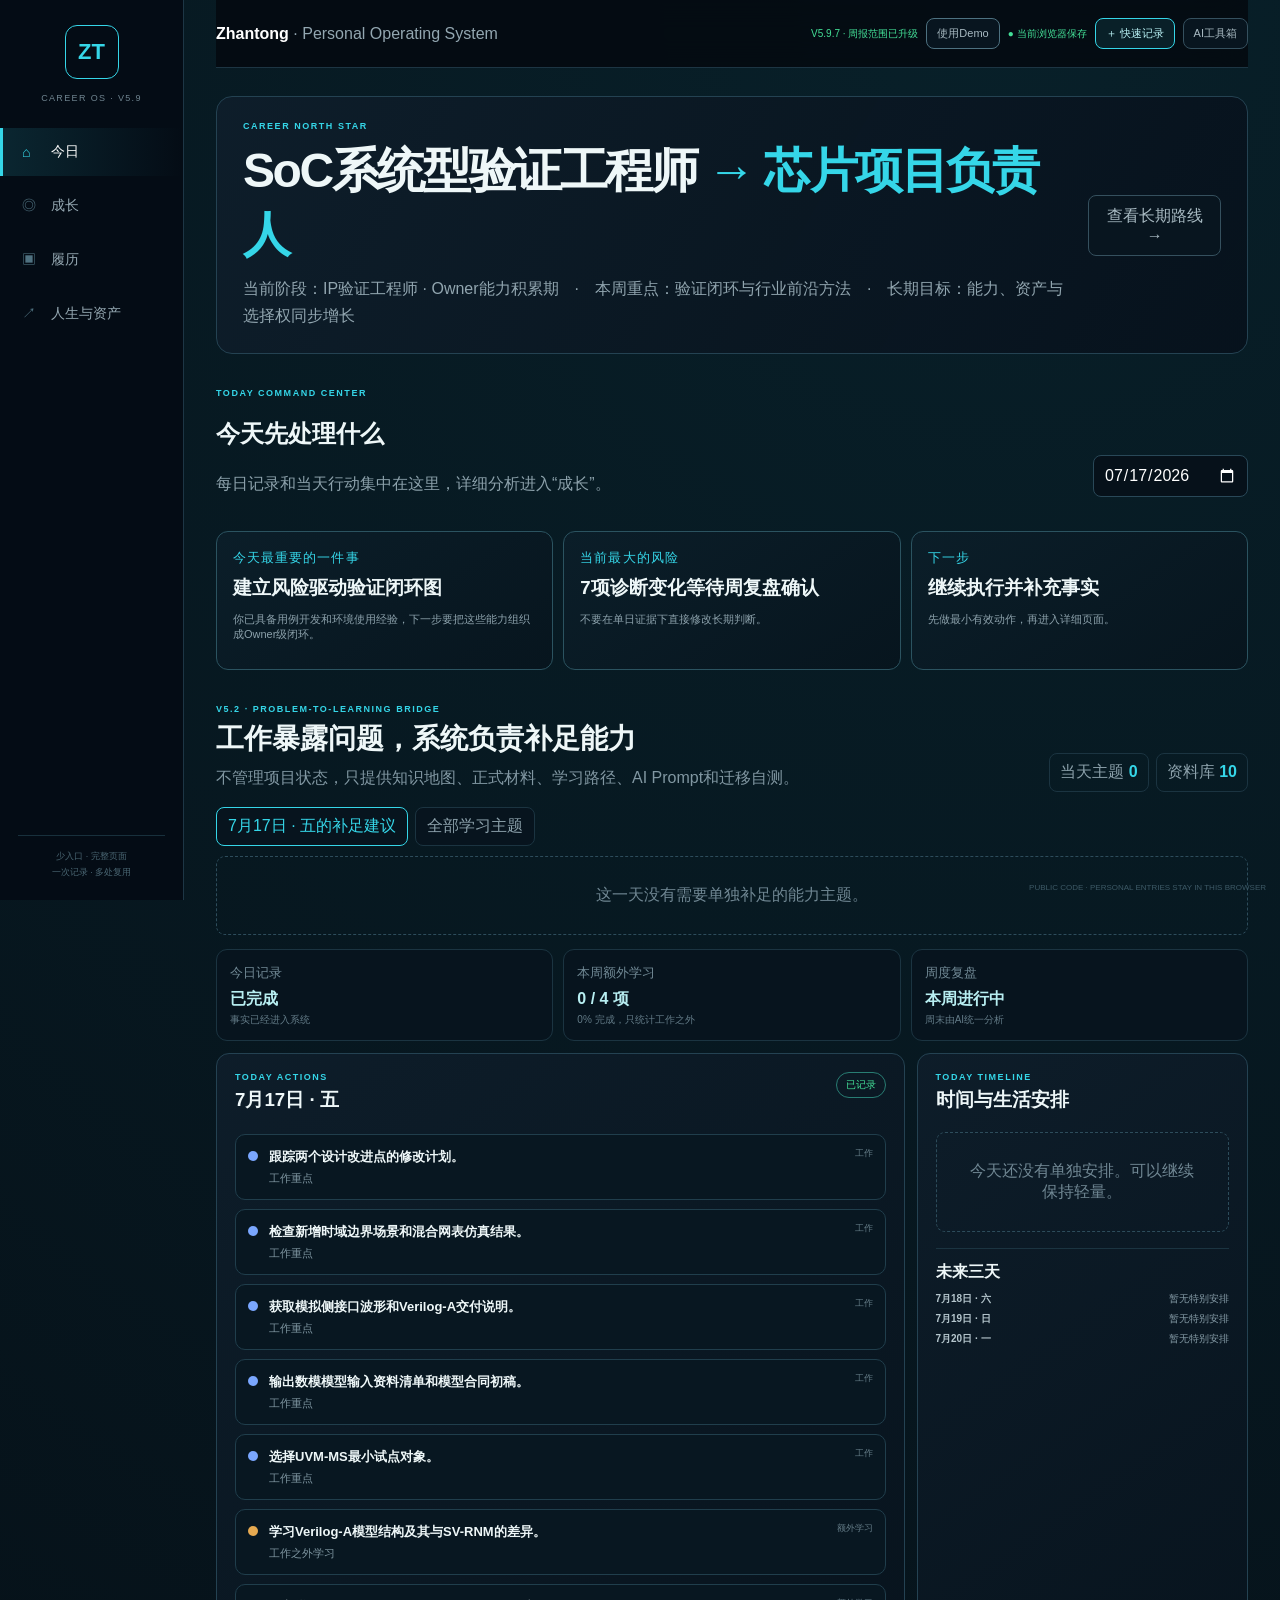
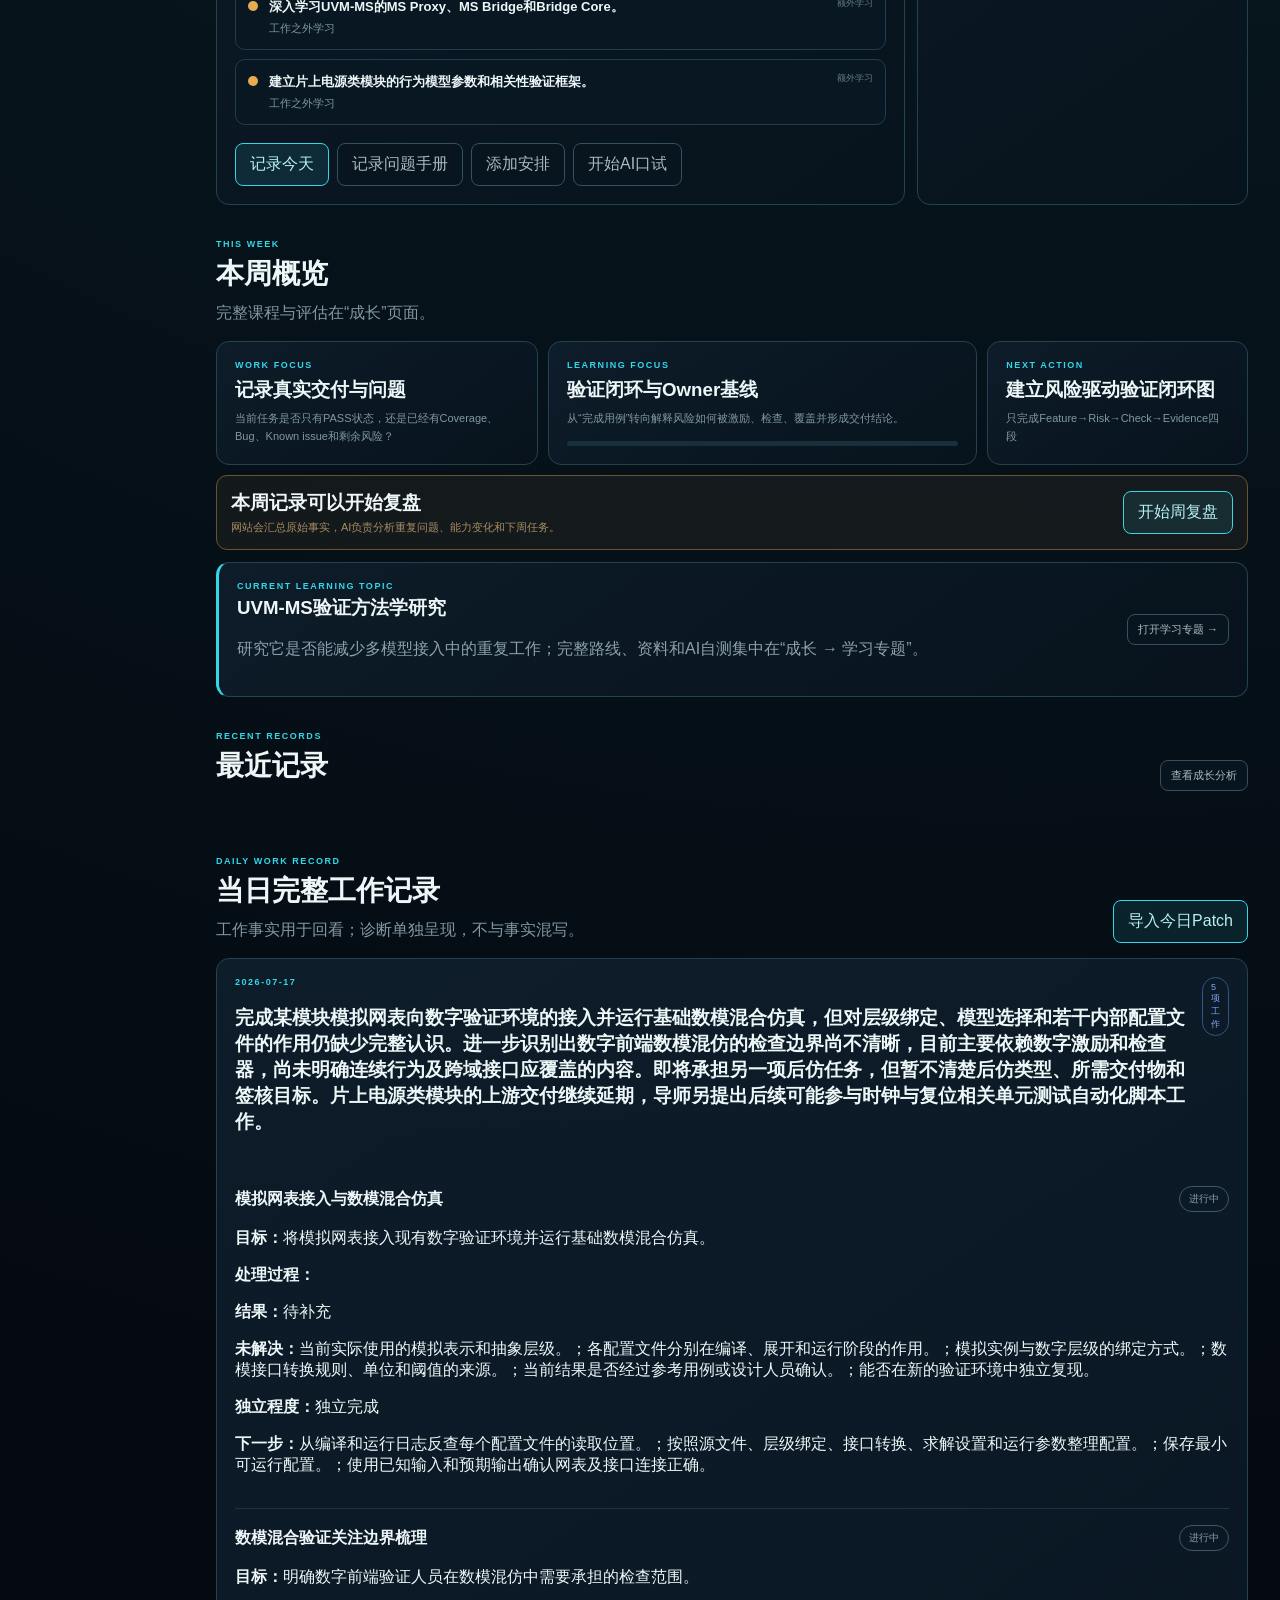
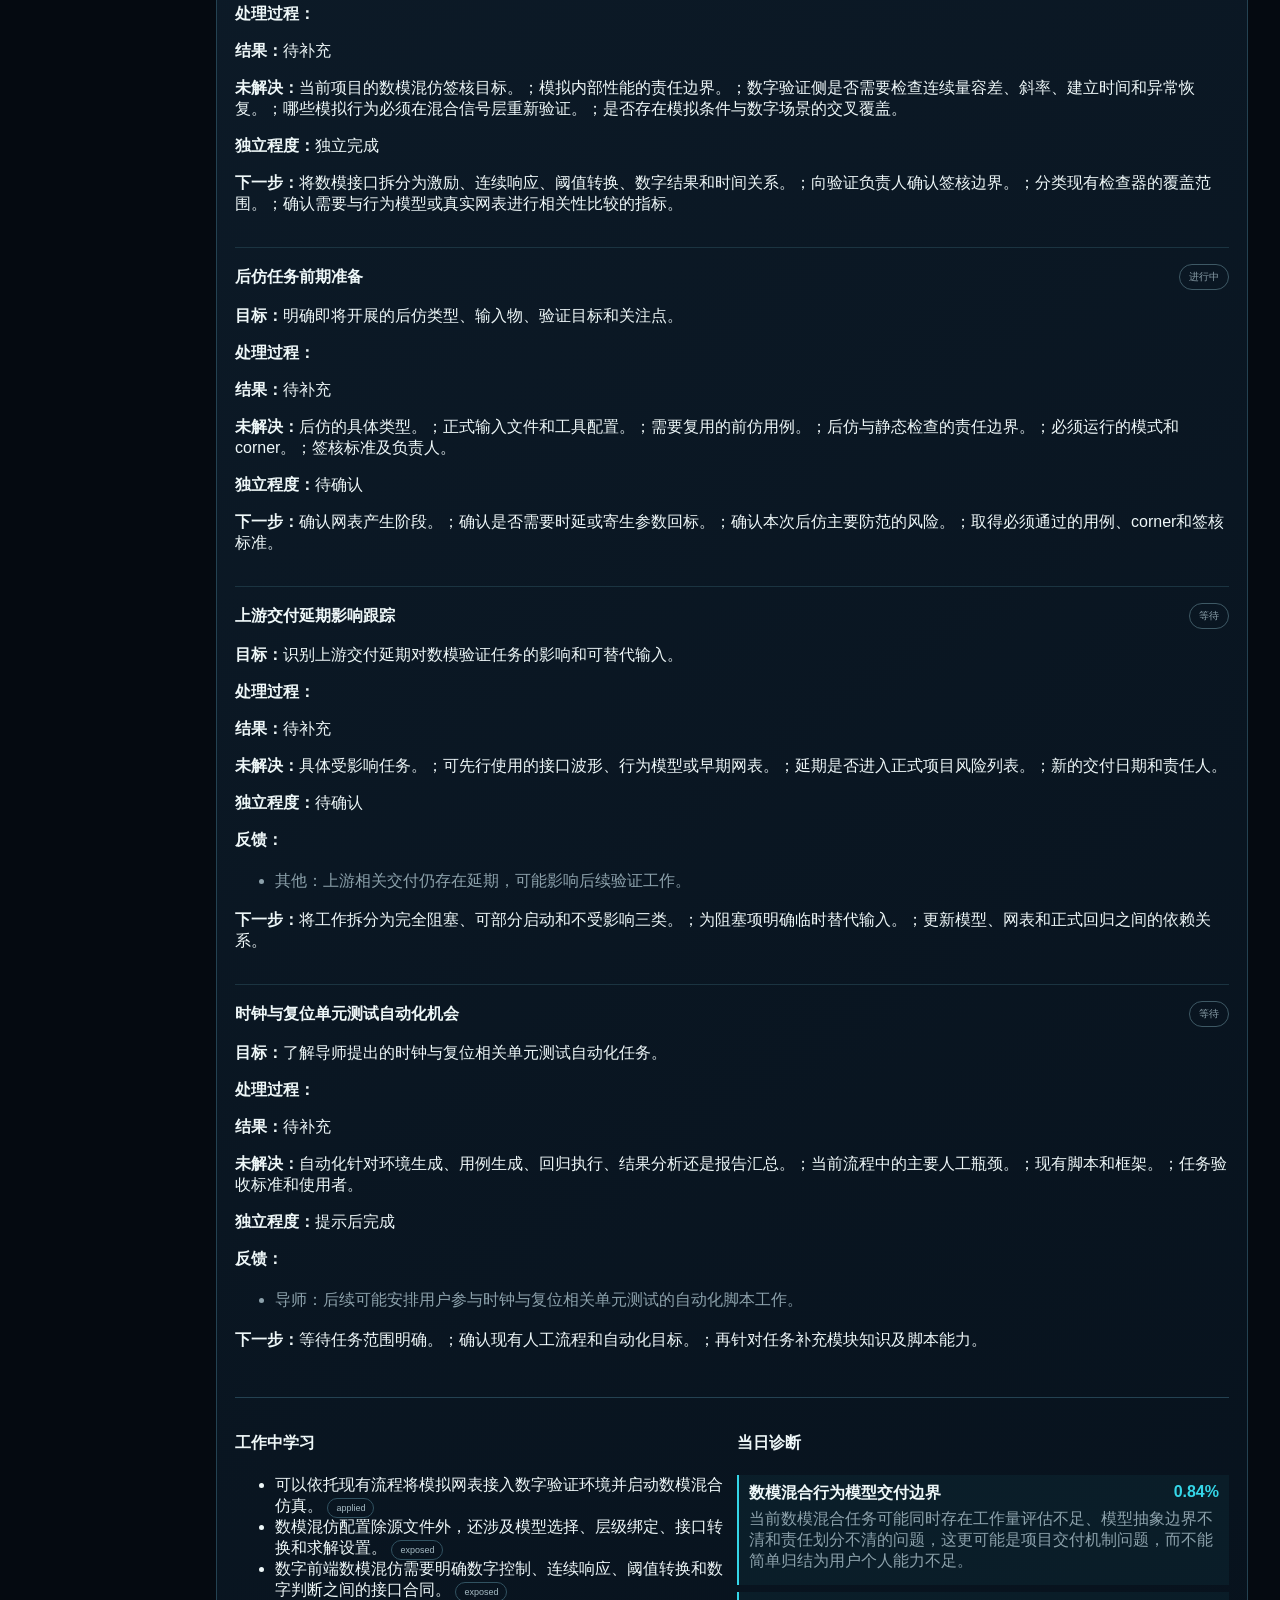
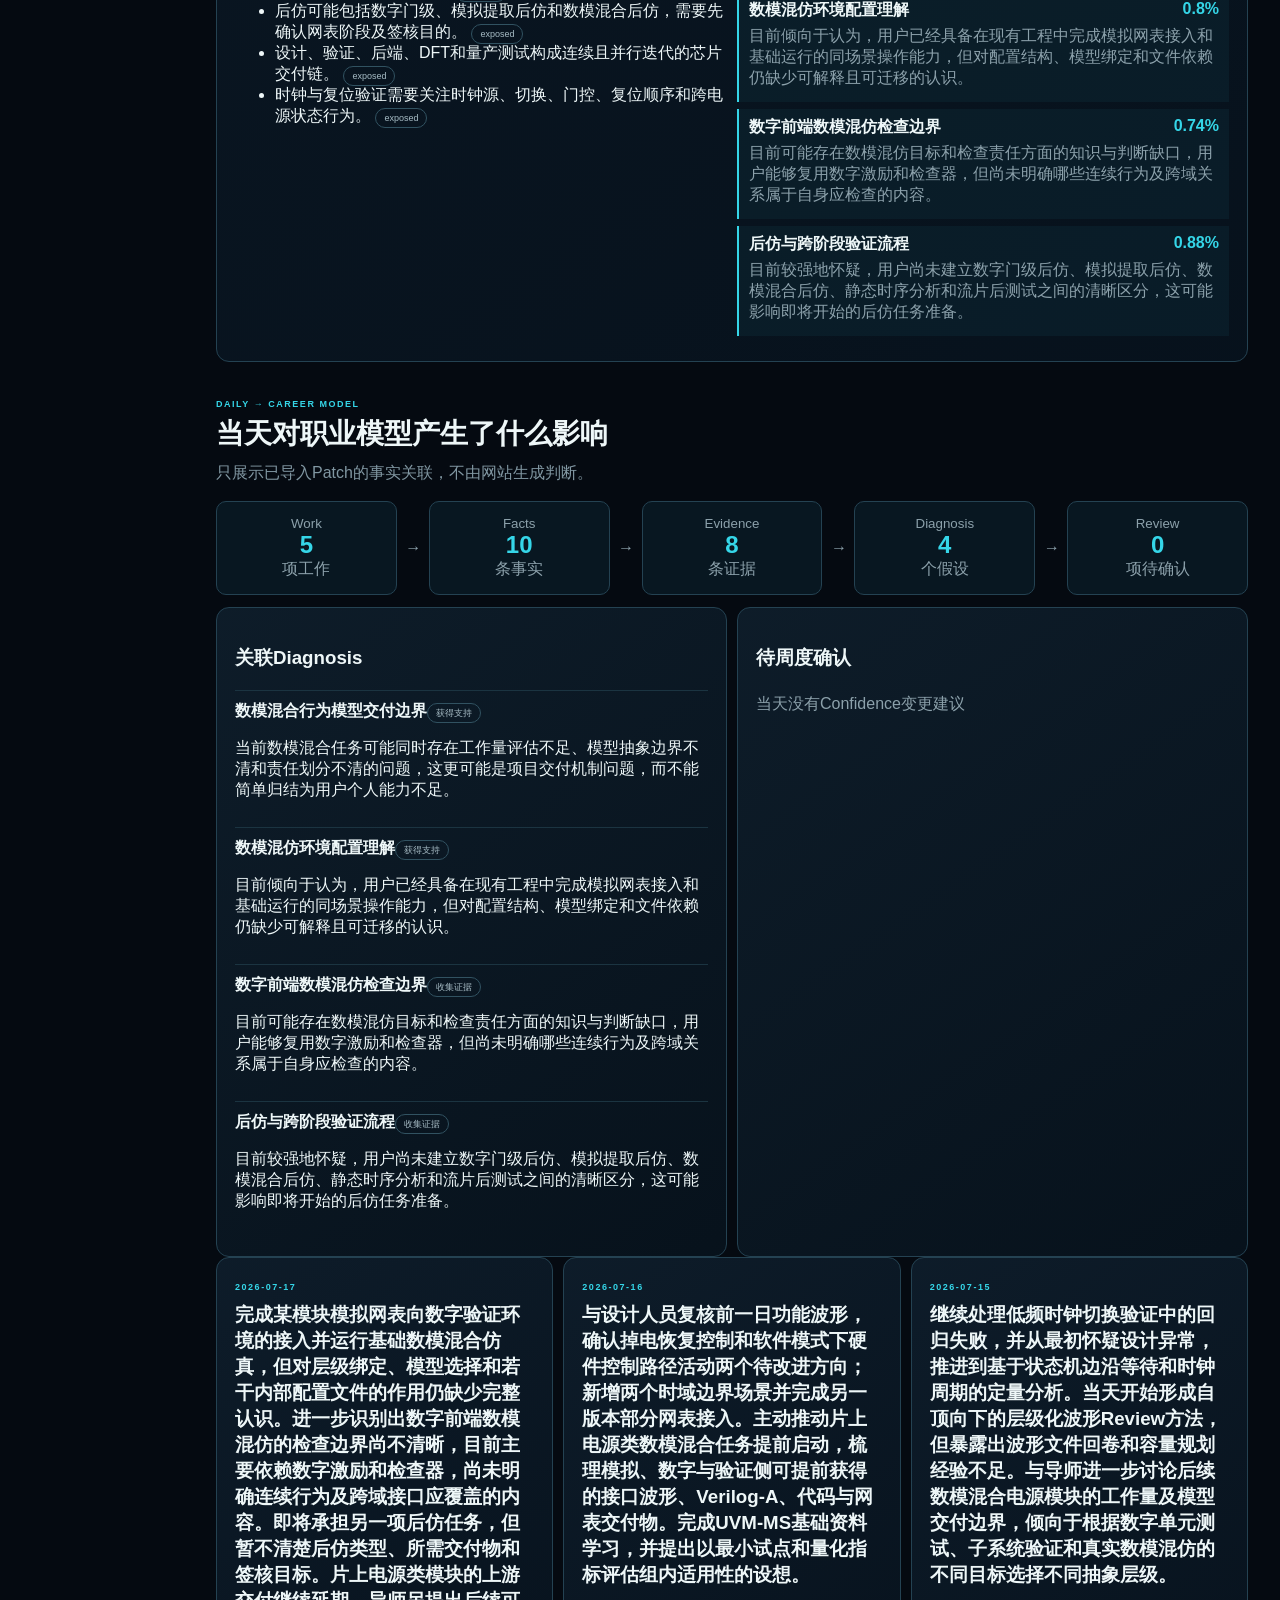
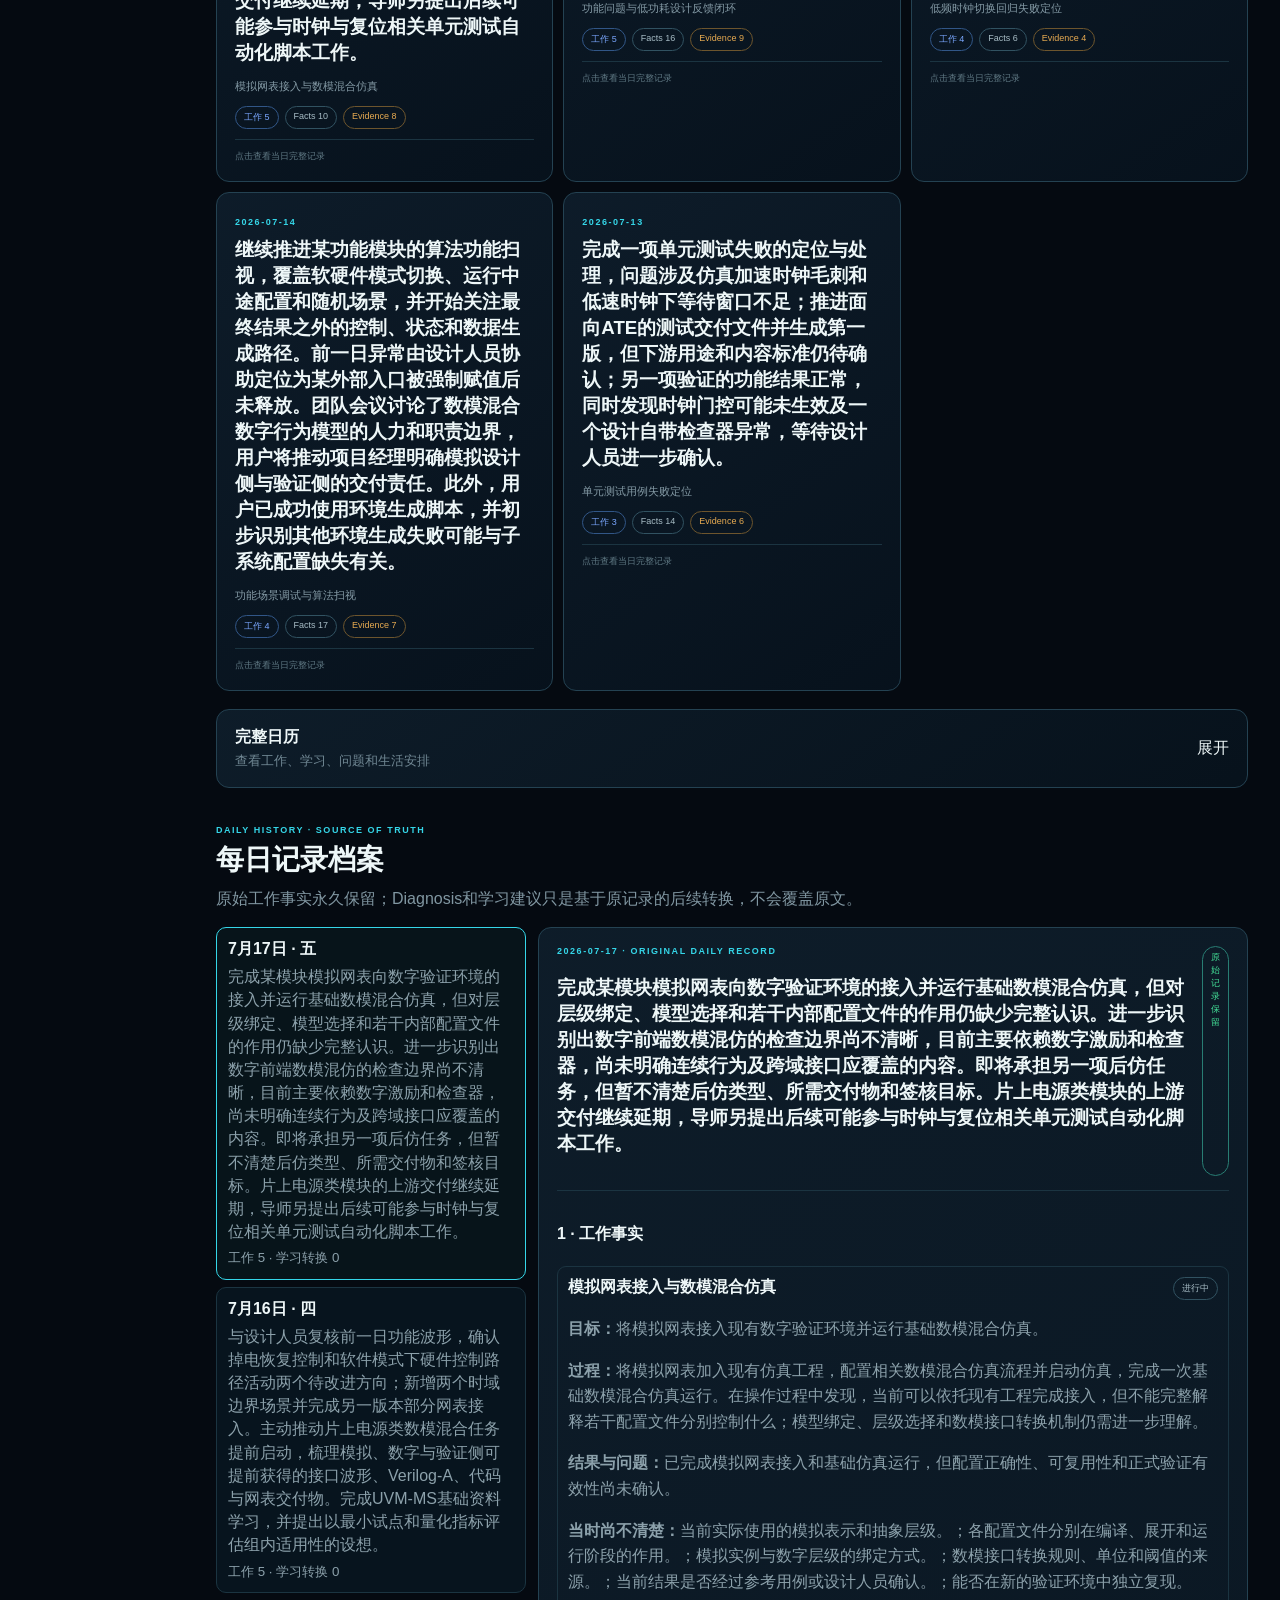
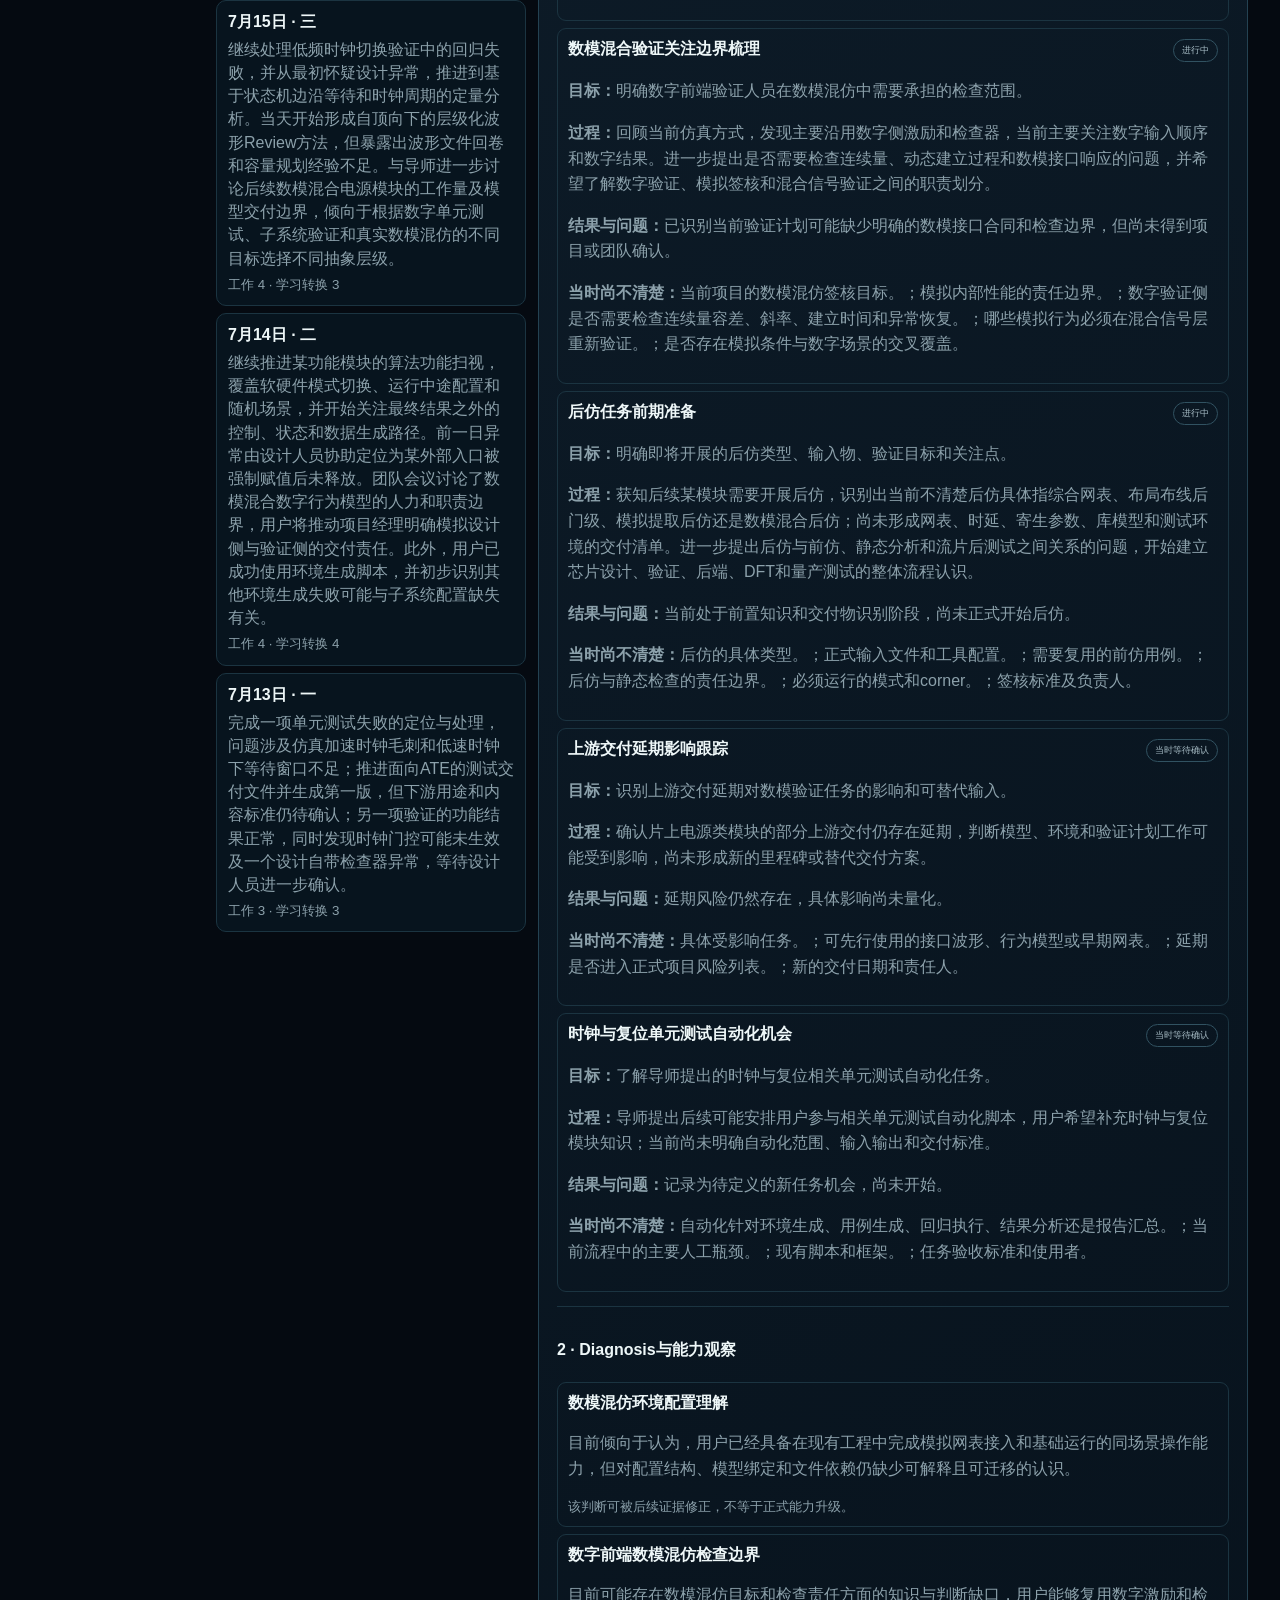
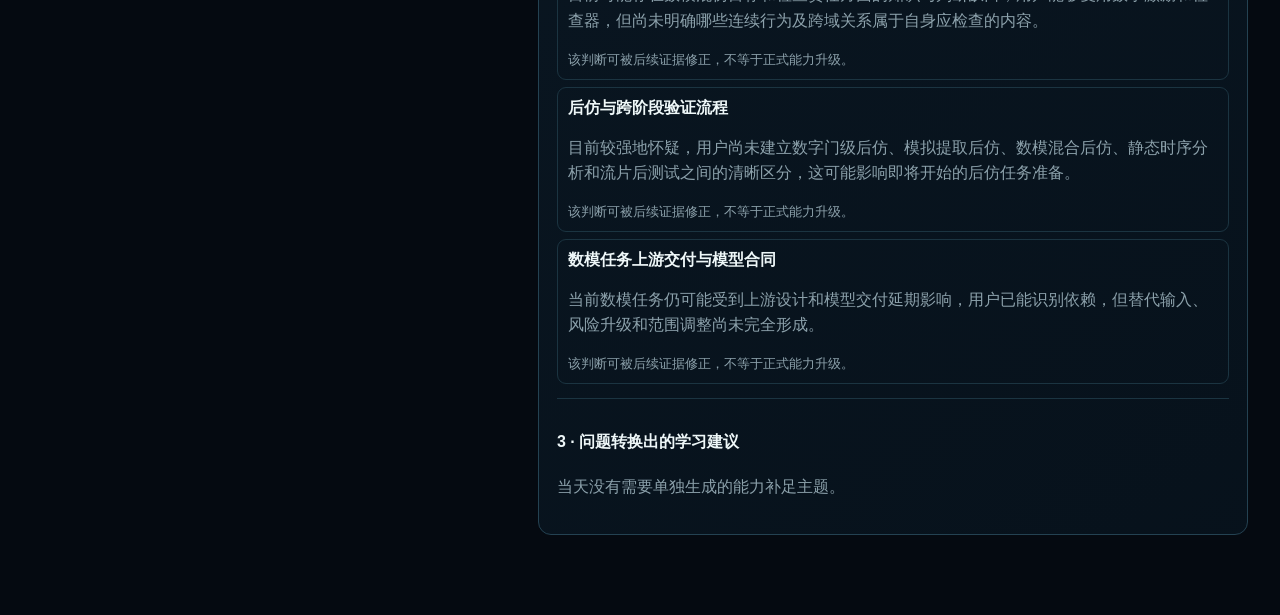
==== commit df9bf045: "Build V5.11 daily date integrity repair" ====
--- a/career-roadmap/index.html
+++ b/career-roadmap/index.html
@@ -637,22 +637,32 @@
   if(mode==='schedule')return `<div class="quick-form"><label>日期<input id="qDate" type="date" value="${S.selectedDate}"></label><label>类别<select id="qType"><option value="work">工作</option><option value="learn">额外学习</option><option value="life">锻炼 / 生活</option></select></label><label>标题<input id="qTitle" placeholder="例如：力量训练 / AI口试"></label><label>时间<input id="qTime" placeholder="例如：20:30—21:10"></label><div class="actions"><button class="primary" data-save>保存安排</button></div></div>`;
   const promptKey={daily:'daily',problem:'problem',weekly:'weekly',ability:'ability',resume:'resume'}[mode];
   const placeholders={daily:'粘贴每日记录JSON；无法提供JSON时也可以粘贴完整文本。',problem:'粘贴问题日志JSON。',weekly:'粘贴周复盘JSON。',ability:'粘贴能力更新JSON。',resume:'粘贴简历档案JSON。'};
-  const dateField=mode==='daily'||mode==='problem'?`<label>日期<input id="qDate" type="date" value="${S.selectedDate}"></label>`:mode==='weekly'?`<label>周次<input id="qRange" value="${weekStart()}—${addDays(weekStart(),6)}"></label>`:'';
+  const dateField=mode==='daily'?`<label>日期<input id="qDate" type="date" value="${localISO()}"></label><p class="muted" style="margin:-4px 0 3px">日期栏是最终保存日期；若JSON中的date不同，将以此处为准并记录冲突。</p>`:mode==='problem'?`<label>日期<input id="qDate" type="date" value="${S.selectedDate}"></label>`:mode==='weekly'?`<label>周次<input id="qRange" value="${weekStart()}—${addDays(weekStart(),6)}"></label>`:'';
   return `<div class="quick-form"><div class="prompt-box"><div class="prompt-head"><div><b>${PROMPTS[promptKey].title}</b><p class="muted" style="margin:3px 0">${PROMPTS[promptKey].description}</p></div><button class="secondary small-btn" data-copy="${promptKey}">复制Prompt</button></div></div>${dateField}<label>AI输出<textarea id="qText" placeholder="${placeholders[mode]}"></textarea></label><div class="actions"><button class="primary" data-save>保存并更新网站</button></div></div>`
 }
 function saveQuick(mode){
   try{
+    let successMessage='已保存并更新';
     if(mode==='schedule'){
       const title=$('#qTitle').value.trim();if(!title)throw new Error('请填写标题');S.schedule.push({id:uid('schedule'),date:$('#qDate').value||S.selectedDate,type:$('#qType').value,title,time:$('#qTime').value.trim()});
     }else{
       const data=parseMaybeJSON($('#qText').value);
-      if(mode==='daily'){data.id=data.id||uid('daily');data.date=data.date||$('#qDate').value||S.selectedDate;S.dailyLogs=S.dailyLogs.filter(x=>x.date!==data.date);S.dailyLogs.push(data);S.selectedDate=data.date}
+      if(mode==='daily'){
+        if(!data||typeof data!=='object'||Array.isArray(data))throw new Error('每日记录必须是JSON对象或完整文本');
+        const formDate=$('#qDate').value||localISO();
+        if(!/^\d{4}-\d{2}-\d{2}$/.test(formDate))throw new Error('请选择有效日期');
+        const payloadDate=/^\d{4}-\d{2}-\d{2}$/.test(String(data.date||''))?String(data.date):'';
+        data.id=data.id||uid('daily');data.date=formDate;
+        if(payloadDate&&payloadDate!==formDate)data.importMeta={...(data.importMeta||{}),dateMismatch:{payloadDate,selectedDate:formDate,resolution:'selected-date-wins',resolvedAt:new Date().toISOString()}};
+        S.dailyLogs=S.dailyLogs.filter(x=>x.date!==formDate);S.dailyLogs.push(data);S.selectedDate=formDate;S.calendarMonth=formDate.slice(0,7);
+        if(payloadDate&&payloadDate!==formDate)successMessage=`已按日期栏保存到${formDate}，JSON日期${payloadDate}已忽略`;
+      }
       if(mode==='problem'){data.id=data.id||uid('problem');data.date=data.date||$('#qDate').value||S.selectedDate;S.problemLogs.unshift(data)}
       if(mode==='weekly'){data.id=data.id||uid('weekly');data.range=data.range||$('#qRange').value;data.createdAt=localISO();const normalized=normalizeLegacyWeeklyRecord(data);S.weeklyReviews.unshift(normalized);applyWeeklyOutputs(normalized)}
       if(mode==='ability'){applyAbilityUpdate(data)}
       if(mode==='resume'){S.resume={...S.resume,...data};['education','experiences','projects','skills','awards','versions','candidates'].forEach(k=>S.resume[k]=arr(S.resume[k]))}
     }
-    save();closeModals();renderAll();toast('已保存并更新')
+    save();closeModals();renderAll();toast(successMessage)
   }catch(e){toast(e.message||'内容格式错误')}
 }
 function applyWeeklyOutputs(data){
@@ -2365,9 +2375,19 @@
 }
 
 function saveDailyWithClosureV51(){
-  try{const data=parseMaybeJSON(document.querySelector('#qText').value);data.id=data.id||uid('daily');data.date=data.date||document.querySelector('#qDate')?.value||S.selectedDate;S.dailyLogs=S.dailyLogs.filter(x=>x.date!==data.date);S.dailyLogs.push(data);S.selectedDate=data.date;importClosuresFromDailyV51(data,data.date);save();closeModals();renderAll();toast('每日记录已保存，重要问题已进入闭环队列')}catch(e){toast(e.message||'每日记录格式错误')}
-}
-
+  try{
+    const data=parseMaybeJSON(document.querySelector('#qText').value);
+    if(!data||typeof data!=='object'||Array.isArray(data))throw new Error('每日记录必须是JSON对象或完整文本');
+    const formDate=document.querySelector('#qDate')?.value||localISO();
+    if(!/^\d{4}-\d{2}-\d{2}$/.test(formDate))throw new Error('请选择有效日期');
+    const payloadDate=/^\d{4}-\d{2}-\d{2}$/.test(String(data.date||''))?String(data.date):'';
+    data.id=data.id||uid('daily');data.date=formDate;
+    if(payloadDate&&payloadDate!==formDate)data.importMeta={...(data.importMeta||{}),dateMismatch:{payloadDate,selectedDate:formDate,resolution:'selected-date-wins',resolvedAt:new Date().toISOString()}};
+    S.dailyLogs=S.dailyLogs.filter(x=>x.date!==formDate);S.dailyLogs.push(data);S.selectedDate=formDate;S.calendarMonth=formDate.slice(0,7);
+    importClosuresFromDailyV51(data,formDate);save();closeModals();renderAll();
+    toast(payloadDate&&payloadDate!==formDate?`已按日期栏保存到${formDate}，JSON日期${payloadDate}已忽略；重要问题已进入闭环队列`:'每日记录已保存，重要问题已进入闭环队列')
+  }catch(e){toast(e.message||'每日记录格式错误')}
+}
 function importClosuresFromDailyV51(data,date){
   const explicit=arr(data.closureActions||data.dailyRecord?.closureActions);const items=explicit.length?explicit:deriveClosuresV51(data,date);items.forEach((x,i)=>upsertClosureV51(normalizeClosureV51(x,date,i)))
 }
@@ -4768,5 +4788,102 @@
 })();
 
 </script>
+<script data-source="curriculum/v511-daily-date-integrity.js">
+(function(){
+ const MARKER='CAREER_OS_V511_DAILY_DATE_INTEGRITY';
+ const BACKUP='zhantong-career-os-v5-pre-v511-daily-date';
+ const WRONG_DATE='2026-07-18',RIGHT_DATE='2026-07-20';
+ const SIGNATURES=['line coverage','时钟与复位UT自动生成','尚未进入生成器实现阶段'];
+ let migratedThisSession=false,captureInstalled=false;
+
+ function recordText(record){try{return JSON.stringify(record||{})}catch{return String(record||'')}}
+ function isISODate(value){return /^\d{4}-\d{2}-\d{2}$/.test(String(value||''))}
+ function matchesMisdatedJuly20(record){
+  if(record?.date!==WRONG_DATE)return false;
+  const text=recordText(record);
+  return SIGNATURES.every(x=>text.includes(x))
+ }
+ function sameRecord(a,b){
+  const ta=recordText({...a,id:'',date:'',dateCorrection:null,importMeta:null});
+  const tb=recordText({...b,id:'',date:'',dateCorrection:null,importMeta:null});
+  return ta===tb
+ }
+ function backup(){
+  try{if(!localStorage.getItem(BACKUP))localStorage.setItem(BACKUP,JSON.stringify(S))}catch(e){}
+ }
+ function migrateMisdatedRecord(){
+  if(typeof S!=='object'||!Array.isArray(S.dailyLogs))return false;
+  backup();
+  const candidates=S.dailyLogs.filter(matchesMisdatedJuly20);
+  if(!candidates.length){
+   if(S.dailyDateIntegrityV511?.status!=='corrected')S.dailyDateIntegrityV511={...(S.dailyDateIntegrityV511||{}),version:'5.11.0',checkedAt:new Date().toISOString(),status:'no-misdated-record'};
+   return false
+  }
+  let changed=false;
+  candidates.forEach(record=>{
+   const existing=S.dailyLogs.find(x=>x!==record&&x.date===RIGHT_DATE);
+   if(existing){
+    if(sameRecord(record,existing)){S.dailyLogs=S.dailyLogs.filter(x=>x!==record);changed=true}
+    else record.dateIntegrityConflict={targetDate:RIGHT_DATE,detectedAt:new Date().toISOString(),reason:'target-date-already-has-different-record'}
+   }else{
+    record.date=RIGHT_DATE;
+    record.dateCorrection={from:WRONG_DATE,to:RIGHT_DATE,reason:'V5.11 daily import date integrity repair',correctedAt:new Date().toISOString()};
+    changed=true
+   }
+  });
+  if(changed){migratedThisSession=true;S.selectedDate=RIGHT_DATE;S.calendarMonth=RIGHT_DATE.slice(0,7)}
+  S.dailyDateIntegrityV511={version:'5.11.0',checkedAt:new Date().toISOString(),status:changed?'corrected':'conflict',from:WRONG_DATE,to:RIGHT_DATE,matched:candidates.length};
+  try{save()}catch(e){}
+  return changed
+ }
+ function saveDailyCanonicalV511(){
+  try{
+   const data=parseMaybeJSON(document.querySelector('#qText')?.value||'');
+   if(!data||typeof data!=='object'||Array.isArray(data))throw new Error('每日记录必须是JSON对象或完整文本');
+   const formDate=document.querySelector('#qDate')?.value||localISO();
+   if(!isISODate(formDate))throw new Error('请选择有效日期');
+   const payloadDate=isISODate(data.date)?String(data.date):'';
+   data.id=data.id||uid('daily');data.date=formDate;
+   if(payloadDate&&payloadDate!==formDate)data.importMeta={...(data.importMeta||{}),dateMismatch:{payloadDate,selectedDate:formDate,resolution:'selected-date-wins',resolvedAt:new Date().toISOString()}};
+   S.dailyLogs=S.dailyLogs.filter(x=>x.date!==formDate);S.dailyLogs.push(data);S.selectedDate=formDate;S.calendarMonth=formDate.slice(0,7);
+   if(typeof importClosuresFromDailyV51==='function')importClosuresFromDailyV51(data,formDate);
+   if(typeof normalizeDailyStoreV551==='function')normalizeDailyStoreV551(S);
+   save();closeModals();renderAll();
+   toast(payloadDate&&payloadDate!==formDate?`已按日期栏保存到${formDate}，JSON日期${payloadDate}已忽略；重要问题已进入闭环队列`:'每日记录已保存，重要问题已进入闭环队列')
+  }catch(e){toast(e.message||'每日记录格式错误')}
+ }
+ function installFinalSaveCapture(){
+  if(captureInstalled)return;captureInstalled=true;
+  document.addEventListener('click',event=>{
+   const button=event.target?.closest?.('#quickContent [data-save]');
+   if(!button)return;
+   const activeMode=document.querySelector('#quickTabs button.active')?.dataset?.mode;
+   if(activeMode!=='daily')return;
+   event.preventDefault();event.stopImmediatePropagation();
+   saveDailyCanonicalV511()
+  },true)
+ }
+ function reconcileAfterLegacyFinalizers(final=false){
+  if(migratedThisSession&&typeof S==='object'){
+   const corrected=S.dailyLogs?.some(x=>x.date===RIGHT_DATE&&x.dateCorrection?.reason==='V5.11 daily import date integrity repair');
+   if(corrected){S.selectedDate=RIGHT_DATE;S.calendarMonth=RIGHT_DATE.slice(0,7);try{save();renderAll()}catch(e){}}
+  }
+  if(final){
+   window.CAREER_OS_V511={marker:MARKER,version:'5.11.0',complete:true,backupKey:BACKUP,dateAuthority:'qDate',finalSaveCapture:true};
+   if(migratedThisSession)try{toast('已将误存的7月20日记录从7月18日移回')}catch(e){}
+  }
+ }
+ function install(){
+  installFinalSaveCapture();
+  migrateMisdatedRecord();
+  if(migratedThisSession)[250,1000,2500,5200].forEach((ms,i)=>setTimeout(()=>reconcileAfterLegacyFinalizers(i===3),ms));
+  else window.CAREER_OS_V511={marker:MARKER,version:'5.11.0',complete:true,backupKey:BACKUP,dateAuthority:'qDate',finalSaveCapture:true}
+ }
+ window.saveDailyCanonicalV511=saveDailyCanonicalV511;
+ if(document.readyState==='loading')window.addEventListener('load',install,{once:true});else install();
+ window.addEventListener('pageshow',()=>{installFinalSaveCapture();if(!window.CAREER_OS_V511?.complete)install()});
+})();
+
+</script>
 </body>
 </html>
